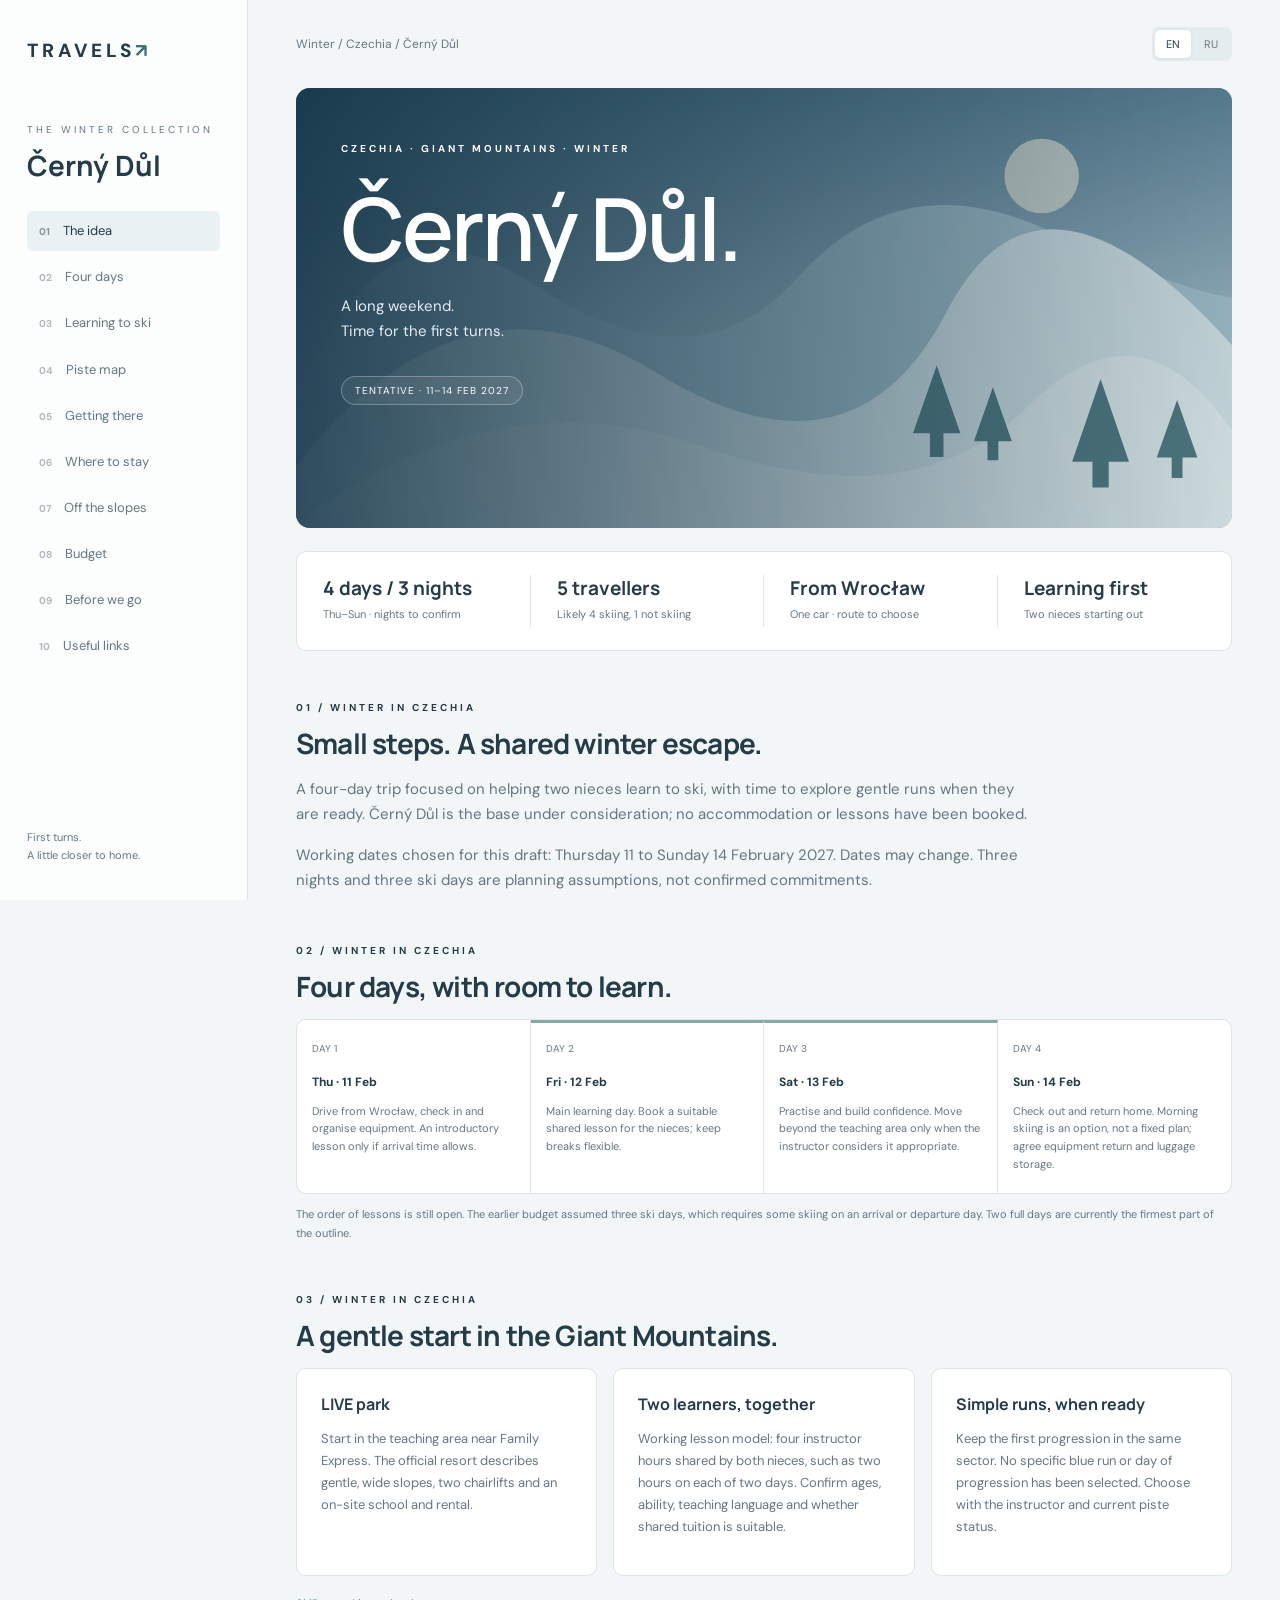
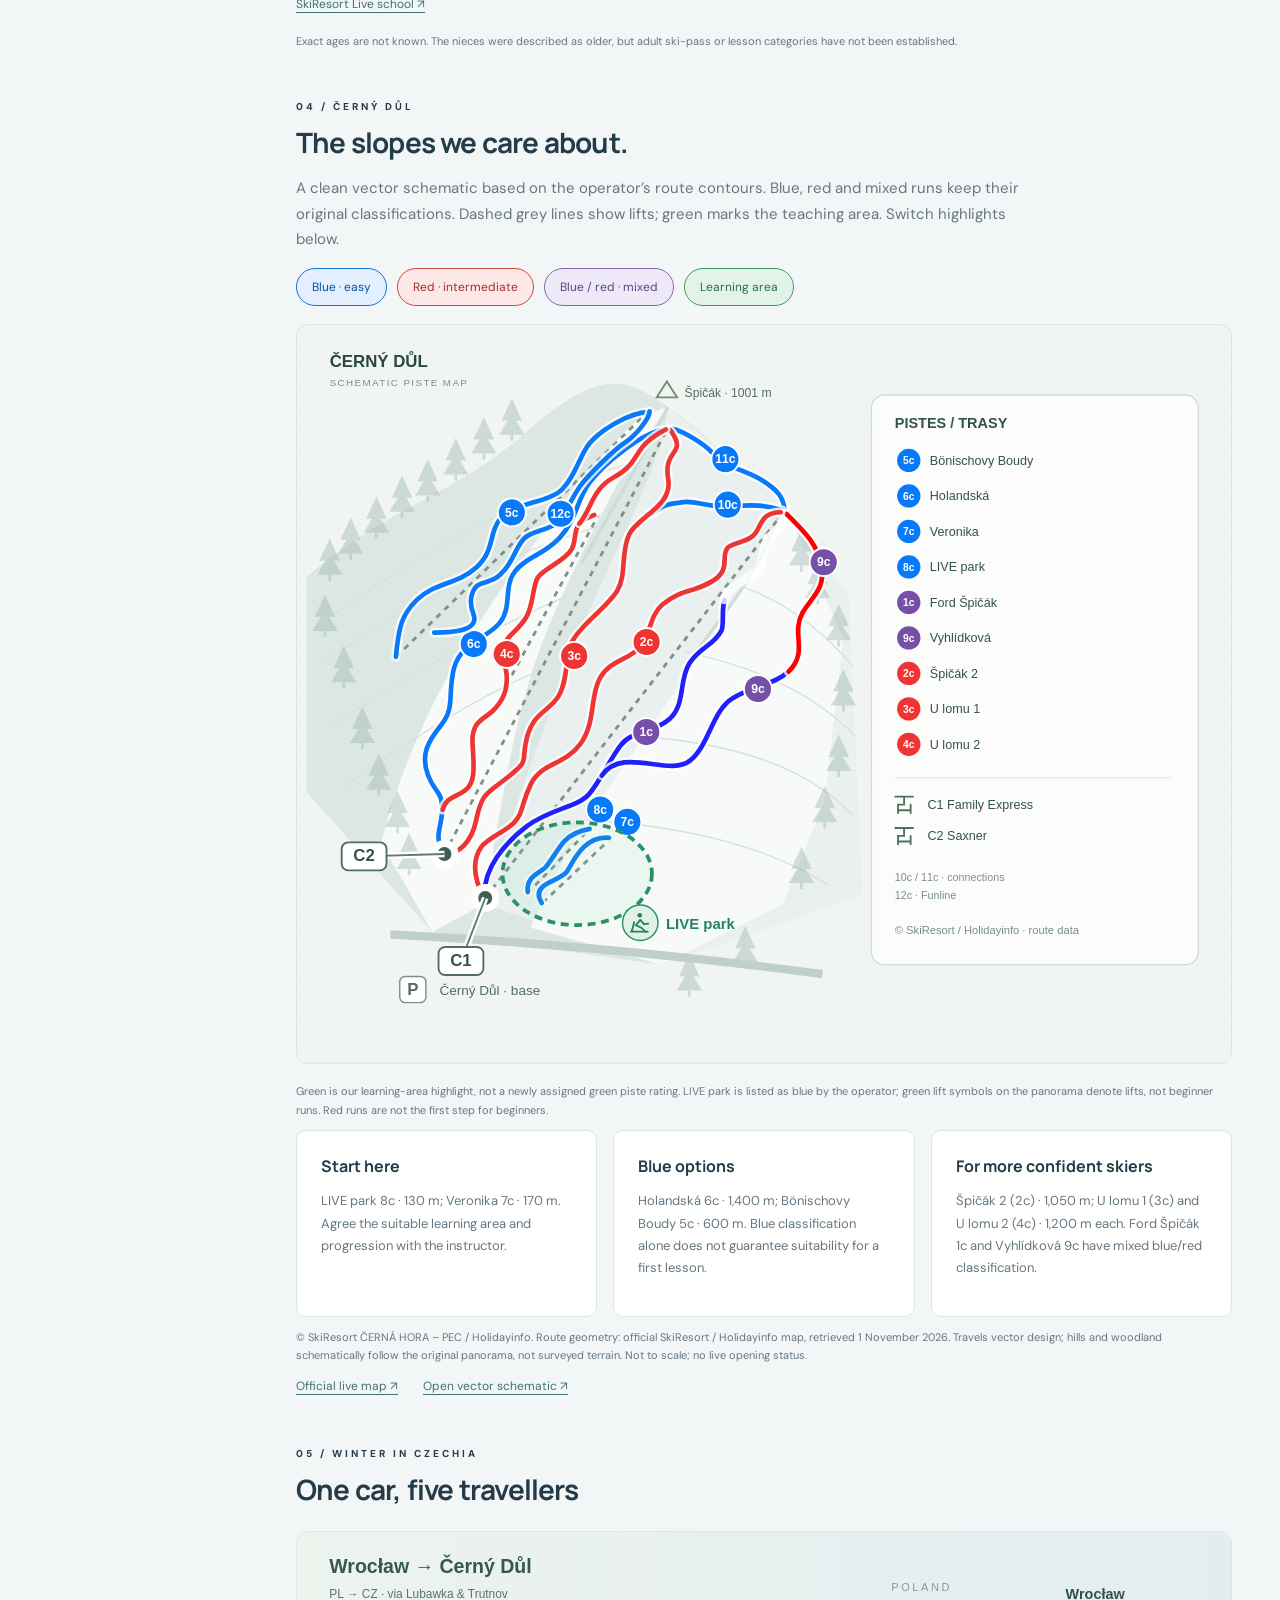
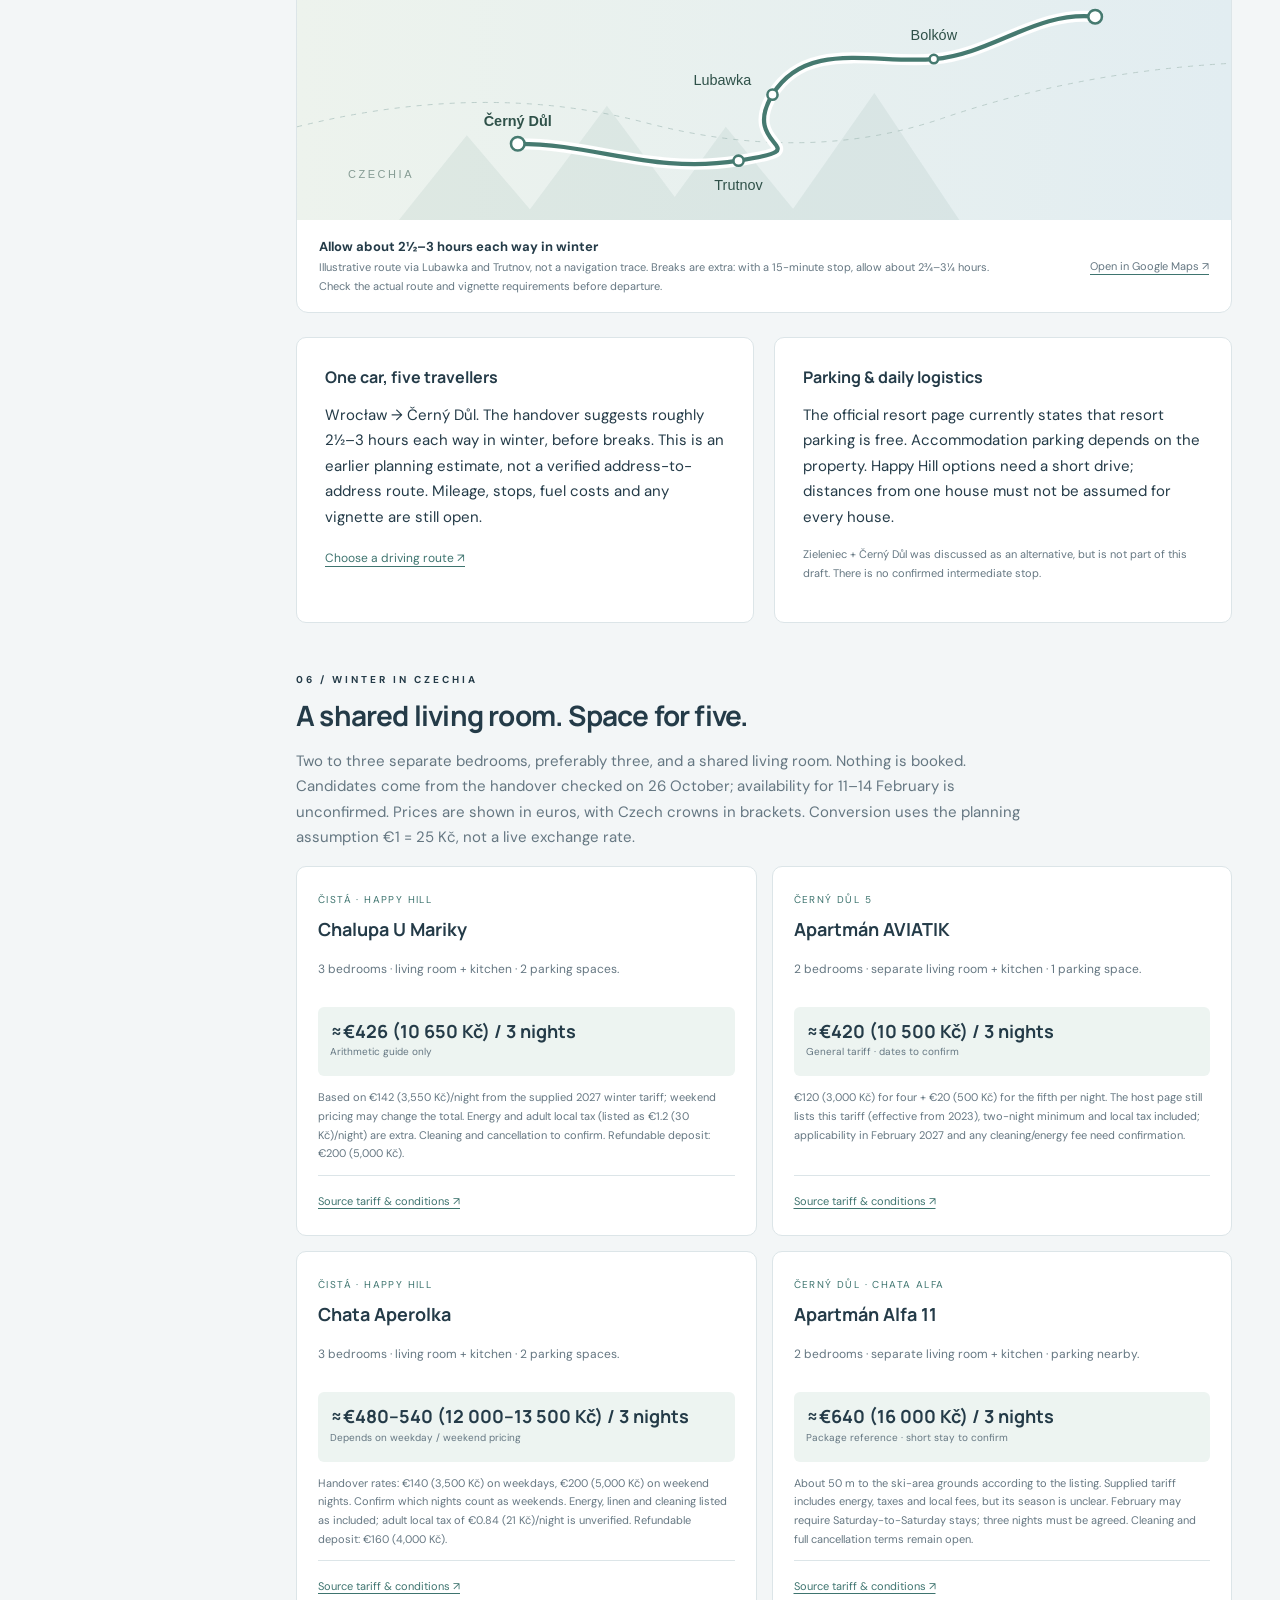
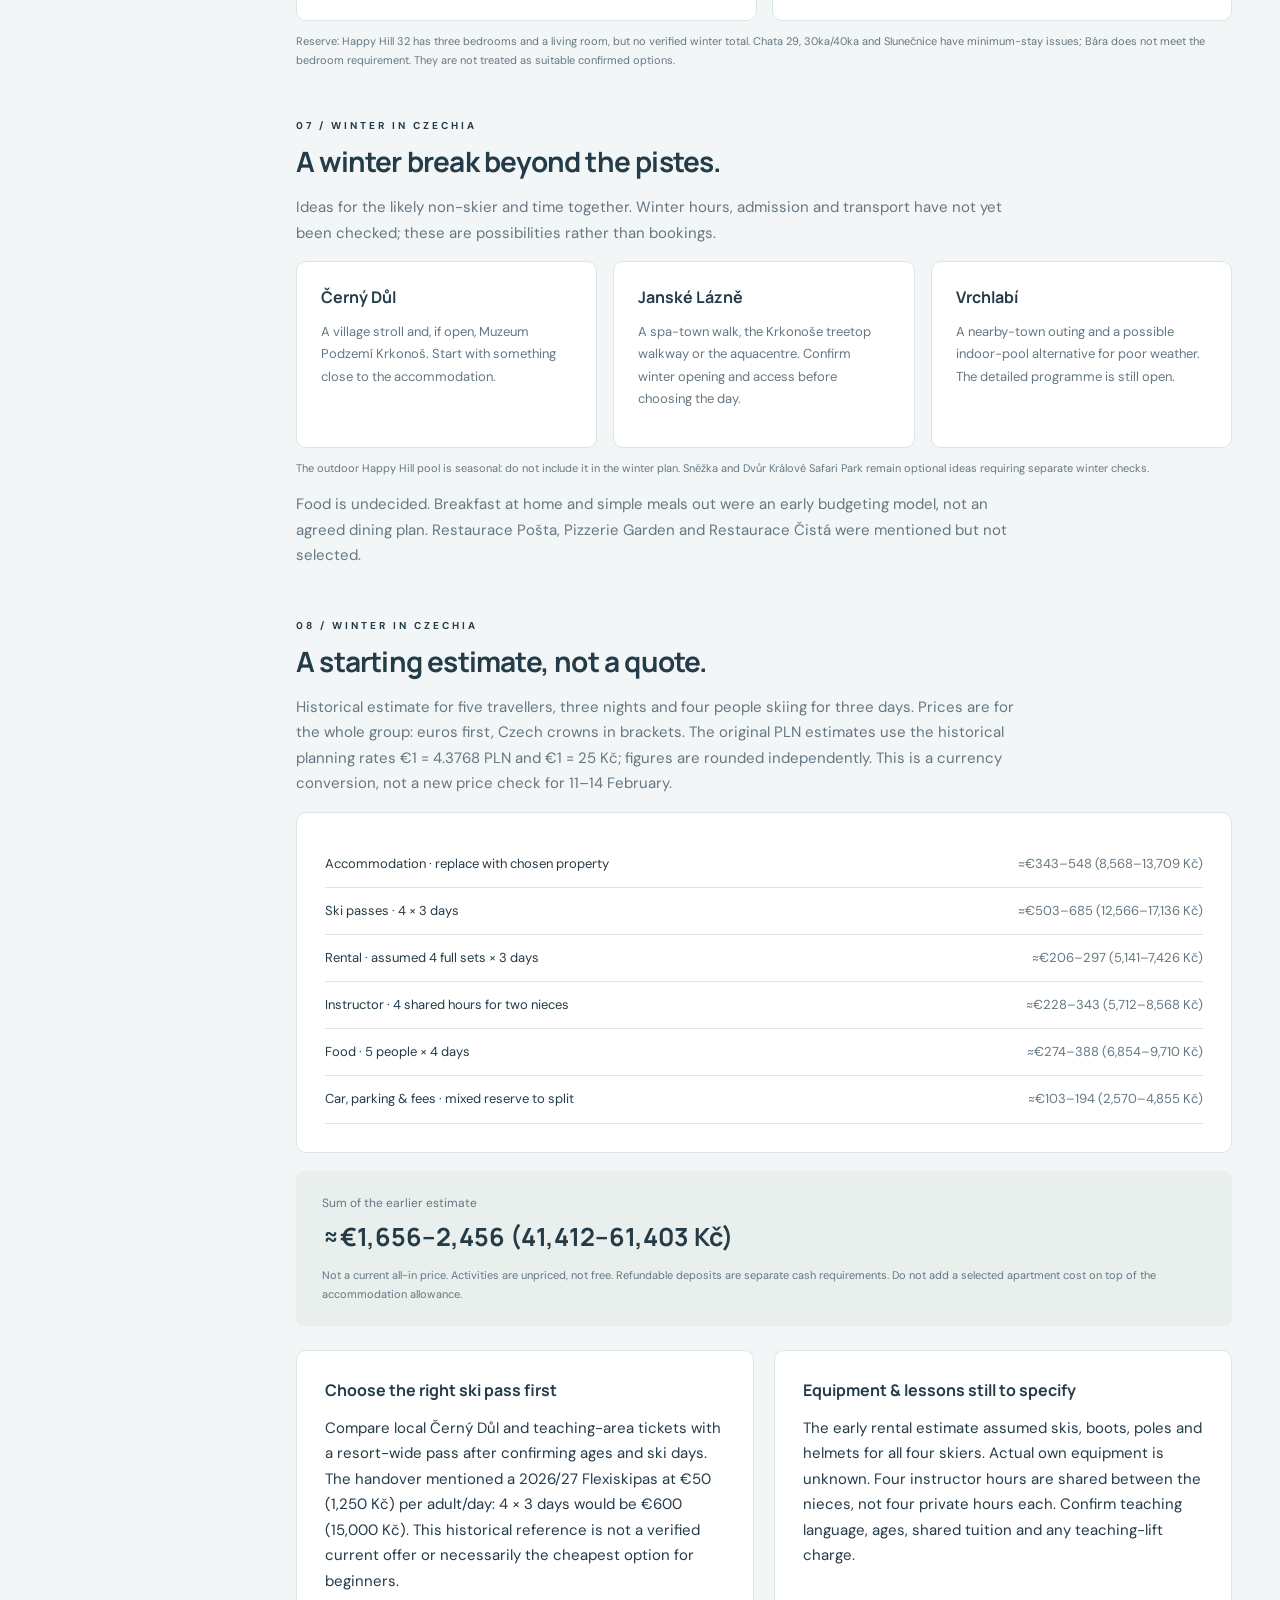
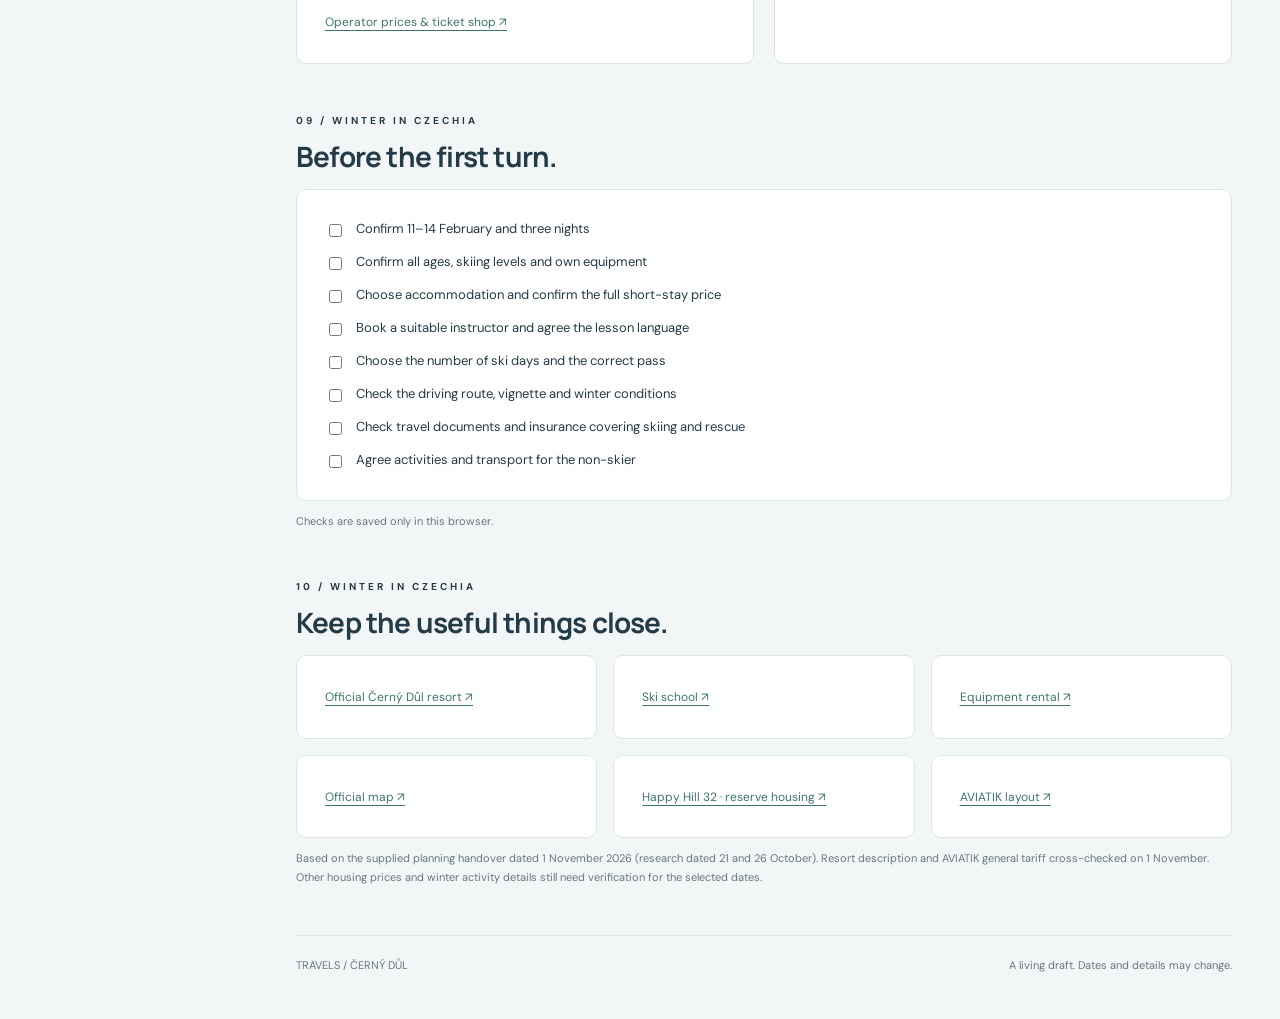
==== winter/cerny-dul/index.html @ 6c7492b9 "Add Czech winter trip and link from seasonal homepage" ====
<!doctype html><html lang="en"><head><meta charset="utf-8"><meta name="viewport" content="width=device-width, initial-scale=1"><meta name="description" content="A four-day winter trip from Wrocław to Černý Důl in Czechia. Tentatively 11–14 February 2027. Family ski learning, accommodation and planning notes in English and Russian."><title>Černý Důl · Winter in Czechia · Travels</title><link rel="stylesheet" href="../../assets/css/site.css"></head><body><aside class="sidebar"><a class="brand" href="../../index.html">TRAVELS<span>↗</span></a><div data-i18n="cd-season" class="season">THE WINTER COLLECTION</div><div class="side-title">Černý Důl</div><nav class="nav" aria-label="Sections / Разделы"><a href="#overview"><b>01</b><span data-i18n="cd-nav-overview" >The idea</span></a><a href="#itinerary"><b>02</b><span data-i18n="cd-nav-itinerary" >Four days</span></a><a href="#skiing"><b>03</b><span data-i18n="cd-nav-skiing" >Learning to ski</span></a><a href="#piste-map"><b>04</b><span data-i18n="cd-nav-piste-map" >Piste map</span></a><a href="#road"><b>05</b><span data-i18n="cd-nav-road" >Getting there</span></a><a href="#stay"><b>06</b><span data-i18n="cd-nav-stay" >Where to stay</span></a><a href="#off-slopes"><b>07</b><span data-i18n="cd-nav-off-slopes" >Off the slopes</span></a><a href="#budget"><b>08</b><span data-i18n="cd-nav-budget" >Budget</span></a><a href="#packing"><b>09</b><span data-i18n="cd-nav-packing" >Before we go</span></a><a href="#links"><b>10</b><span data-i18n="cd-nav-links" >Useful links</span></a></nav><div data-i18n="cd-motto" class="side-bottom">First turns.<br>A little closer to home.</div></aside><main><header class="topbar"><span data-i18n="cd-breadcrumb" >Winter / Czechia / Černý Důl</span><div class="languages" role="group" aria-label="Language / Язык"><button type="button" data-lang="en" aria-pressed="true">EN</button><button type="button" data-lang="ru" aria-pressed="false">RU</button></div></header><div class="hero czech-hero"><img class="hero-art" src="images/winter-hills.svg" alt="" width="1400" height="650"><div class="hero-content"><div data-i18n="cd-eyebrow" class="eyebrow">CZECHIA · GIANT MOUNTAINS · WINTER</div><h1>Černý Důl.</h1><p data-i18n="cd-hero" >A long weekend.<br>Time for the first turns.</p><span data-i18n="cd-dates" class="pill">TENTATIVE · 11–14 FEB 2027</span></div></div><div class="stats"><div class="stat"><strong data-i18n="cd-stat-0" >4 days / 3 nights</strong><small data-i18n="cd-stat-sub-0" >Thu–Sun · nights to confirm</small></div><div class="stat"><strong data-i18n="cd-stat-1" >5 travellers</strong><small data-i18n="cd-stat-sub-1" >Likely 4 skiing, 1 not skiing</small></div><div class="stat"><strong data-i18n="cd-stat-2" >From Wrocław</strong><small data-i18n="cd-stat-sub-2" >One car · route to choose</small></div><div class="stat"><strong data-i18n="cd-stat-3" >Learning first</strong><small data-i18n="cd-stat-sub-3" >Two nieces starting out</small></div></div><section id="overview"><div data-i18n="cd-overview-eye" class="eyebrow">01 / WINTER IN CZECHIA</div><h2 data-i18n="cd-overview-title" >Small steps. A shared winter escape.</h2><p data-i18n="cd-idea" class="intro">A four-day trip focused on helping two nieces learn to ski, with time to explore gentle runs when they are ready. Černý Důl is the base under consideration; no accommodation or lessons have been booked.</p><p data-i18n="cd-date-note" class="intro">Working dates chosen for this draft: Thursday 11 to Sunday 14 February 2027. Dates may change. Three nights and three ski days are planning assumptions, not confirmed commitments.</p></section><section id="itinerary"><div data-i18n="cd-itinerary-eye" class="eyebrow">02 / WINTER IN CZECHIA</div><h2 data-i18n="cd-itinerary-title" >Four days, with room to learn.</h2><div class="days"><article class="day "><em data-i18n="cd-day-number-1" >DAY 1</em><strong data-i18n="cd-day-title-1" >Thu · 11 Feb</strong><p data-i18n="cd-day-text-1" >Drive from Wrocław, check in and organise equipment. An introductory lesson only if arrival time allows.</p></article><article class="day ski"><em data-i18n="cd-day-number-2" >DAY 2</em><strong data-i18n="cd-day-title-2" >Fri · 12 Feb</strong><p data-i18n="cd-day-text-2" >Main learning day. Book a suitable shared lesson for the nieces; keep breaks flexible.</p></article><article class="day ski"><em data-i18n="cd-day-number-3" >DAY 3</em><strong data-i18n="cd-day-title-3" >Sat · 13 Feb</strong><p data-i18n="cd-day-text-3" >Practise and build confidence. Move beyond the teaching area only when the instructor considers it appropriate.</p></article><article class="day "><em data-i18n="cd-day-number-4" >DAY 4</em><strong data-i18n="cd-day-title-4" >Sun · 14 Feb</strong><p data-i18n="cd-day-text-4" >Check out and return home. Morning skiing is an option, not a fixed plan; agree equipment return and luggage storage.</p></article></div><p data-i18n="cd-ski-days-note" class="note">The order of lessons is still open. The earlier budget assumed three ski days, which requires some skiing on an arrival or departure day. Two full days are currently the firmest part of the outline.</p></section><section id="skiing"><div data-i18n="cd-skiing-eye" class="eyebrow">03 / WINTER IN CZECHIA</div><h2 data-i18n="cd-skiing-title" >A gentle start in the Giant Mountains.</h2><div class="cards"><article class="card"><h3 data-i18n="cd-ski-title-0" >LIVE park</h3><p data-i18n="cd-ski-text-0" >Start in the teaching area near Family Express. The official resort describes gentle, wide slopes, two chairlifts and an on-site school and rental.</p></article><article class="card"><h3 data-i18n="cd-ski-title-1" >Two learners, together</h3><p data-i18n="cd-ski-text-1" >Working lesson model: four instructor hours shared by both nieces, such as two hours on each of two days. Confirm ages, ability, teaching language and whether shared tuition is suitable.</p></article><article class="card"><h3 data-i18n="cd-ski-title-2" >Simple runs, when ready</h3><p data-i18n="cd-ski-text-2" >Keep the first progression in the same sector. No specific blue run or day of progression has been selected. Choose with the instructor and current piste status.</p></article></div><p><a class="link" href="https://www.skiresort.cz/sluzby/lyzarska-skola/" target="_blank" rel="noopener"><span data-i18n="cd-school" >SkiResort Live school ↗</span></a></p><p data-i18n="cd-ages" class="note">Exact ages are not known. The nieces were described as older, but adult ski-pass or lesson categories have not been established.</p></section><section id="piste-map"><div class="eyebrow">04 / ČERNÝ DŮL</div><h2 data-i18n="cdmap-piste-title" >The slopes we care about.</h2><p data-i18n="cdmap-piste-intro" class="intro">A clean vector schematic based on the operator’s route contours. Blue, red and mixed runs keep their original classifications. Dashed grey lines show lifts; green marks the teaching area. Switch highlights below.</p><div class="piste-toggles" role="group" aria-label="Map highlights / Подсветка карты"><button type="button" data-piste-toggle="blue" aria-pressed="true" class="piste-toggle blue"><span data-i18n="cdmap-toggle-blue" >Blue · easy</span></button><button type="button" data-piste-toggle="red" aria-pressed="true" class="piste-toggle red"><span data-i18n="cdmap-toggle-red" >Red · intermediate</span></button><button type="button" data-piste-toggle="mixed" aria-pressed="true" class="piste-toggle mixed"><span data-i18n="cdmap-toggle-mixed" >Blue / red · mixed</span></button><button type="button" data-piste-toggle="learning" aria-pressed="true" class="piste-toggle learning"><span data-i18n="cdmap-toggle-learning" >Learning area</span></button></div><div class="cd-piste-frame"><svg class="cd-piste-svg" viewBox="400 2880 2000 1580" xmlns="http://www.w3.org/2000/svg" role="img" aria-labelledby="cd-piste-title"><title id="cd-piste-title">Černý Důl: schematic piste map</title><defs><pattern id="cd-dots" width="45" height="45" patternUnits="userSpaceOnUse"><circle cx="0" cy="0" r="1.5" fill="#bdcec7"/></pattern><symbol id="cd-chair" viewBox="0 0 50 50"><path d="M6 10h38M25 10v17H12v12h27V27M12 39v6m27-6v6" fill="none" stroke="currentColor" stroke-width="4" stroke-linecap="round"/></symbol><symbol id="cd-learn" viewBox="0 0 50 50"><circle cx="24" cy="9" r="5" fill="currentColor"/><path d="m25 19-9 11 12 6 9 9M25 19l8 9 9-1M5 44h36M12 24 7 43" fill="none" stroke="currentColor" stroke-width="4" stroke-linecap="round"/></symbol></defs><path fill="#f1f5f2" d="M400 2880h2000v1580H400z"/><path fill="url(#cd-dots)" d="M400 2880h2000v1580H400z"/><g id="cd-terrain" aria-hidden="true"><path d="M420 3420C610 3260 730 3250 890 3110S1100 2990 1194 3055C1290 3120 1370 3220 1442 3260L1580 3460 1610 4100 1180 4250 690 4180 420 3880Z" fill="#dce7e3"/><path d="M1194 3055C1180 3200 1050 3410 970 3630S860 3930 800 4120L1180 4250 1610 4100 1580 3460 1442 3260C1350 3190 1265 3110 1194 3055Z" fill="#e9f0ef"/><path d="M1194 3055C1100 3180 1030 3320 950 3500S850 3840 800 4120L690 4180 580 3990C650 3710 810 3470 960 3280S1120 3080 1194 3055Z" fill="#f8faf8"/><path d="M1442 3260C1370 3440 1260 3590 1130 3780S970 4010 900 4170L1180 4250 1440 4120 1530 3900 1570 3550Z" fill="#f7faf9"/><path d="M1194 3055C1150 3150 1070 3280 1010 3390M1442 3260C1390 3420 1310 3500 1240 3600" fill="none" stroke="#cedbd7" stroke-width="7"/><g fill="none" stroke="#d5e1dd" stroke-width="3"><path d="M480 3500Q800 3270 1130 3170M460 3600Q750 3400 1050 3310M470 3740Q760 3550 980 3460M500 3870Q750 3690 920 3620M1320 3430Q1470 3470 1590 3610M1230 3580Q1470 3630 1595 3760M1120 3760Q1450 3780 1590 3930M1020 3940Q1350 3960 1540 4080"/></g></g><g id="cd-woods" fill="#9db6ac" opacity=".42" aria-hidden="true"><path d="m470 3337 -22 48h13l-18 30h54l-18-30h13z"/><path d="M467 3415h6v13h-6z"/><path d="m515 3292 -22 48h13l-18 30h54l-18-30h13z"/><path d="M512 3370h6v13h-6z"/><path d="m570 3247 -22 48h13l-18 30h54l-18-30h13z"/><path d="M567 3325h6v13h-6z"/><path d="m625 3202 -22 48h13l-18 30h54l-18-30h13z"/><path d="M622 3280h6v13h-6z"/><path d="m680 3167 -22 48h13l-18 30h54l-18-30h13z"/><path d="M677 3245h6v13h-6z"/><path d="m740 3122 -22 48h13l-18 30h54l-18-30h13z"/><path d="M737 3200h6v13h-6z"/><path d="m800 3077 -22 48h13l-18 30h54l-18-30h13z"/><path d="M797 3155h6v13h-6z"/><path d="m860 3037 -22 48h13l-18 30h54l-18-30h13z"/><path d="M857 3115h6v13h-6z"/><path d="m460 3457 -22 48h13l-18 30h54l-18-30h13z"/><path d="M457 3535h6v13h-6z"/><path d="m500 3567 -22 48h13l-18 30h54l-18-30h13z"/><path d="M497 3645h6v13h-6z"/><path d="m540 3697 -22 48h13l-18 30h54l-18-30h13z"/><path d="M537 3775h6v13h-6z"/><path d="m575 3797 -22 48h13l-18 30h54l-18-30h13z"/><path d="M572 3875h6v13h-6z"/><path d="m615 3877 -22 48h13l-18 30h54l-18-30h13z"/><path d="M612 3955h6v13h-6z"/><path d="m640 3967 -22 48h13l-18 30h54l-18-30h13z"/><path d="M637 4045h6v13h-6z"/><path d="m1480 3317 -22 48h13l-18 30h54l-18-30h13z"/><path d="M1477 3395h6v13h-6z"/><path d="m1515 3387 -22 48h13l-18 30h54l-18-30h13z"/><path d="M1512 3465h6v13h-6z"/><path d="m1560 3477 -22 48h13l-18 30h54l-18-30h13z"/><path d="M1557 3555h6v13h-6z"/><path d="m1570 3617 -22 48h13l-18 30h54l-18-30h13z"/><path d="M1567 3695h6v13h-6z"/><path d="m1560 3757 -22 48h13l-18 30h54l-18-30h13z"/><path d="M1557 3835h6v13h-6z"/><path d="m1530 3867 -22 48h13l-18 30h54l-18-30h13z"/><path d="M1527 3945h6v13h-6z"/><path d="m1480 3997 -22 48h13l-18 30h54l-18-30h13z"/><path d="M1477 4075h6v13h-6z"/><path d="m1360 4167 -22 48h13l-18 30h54l-18-30h13z"/><path d="M1357 4245h6v13h-6z"/><path d="m1240 4227 -22 48h13l-18 30h54l-18-30h13z"/><path d="M1237 4305h6v13h-6z"/></g><path d="M600 4185Q1080 4210 1525 4270" fill="none" stroke="#c1cfca" stroke-width="18"/><text x="470" y="2970" font-family="Arial,sans-serif" font-size="36" font-weight="700" fill="#29483f">ČERNÝ DŮL</text><text x="470" y="3010" font-family="Arial,sans-serif" font-size="21" letter-spacing="3" fill="#778e82">SCHEMATIC PISTE MAP</text><g fill="none" stroke="#7e928b" stroke-width="6" stroke-dasharray="12 12"><line x1="715.7" y1="4012.8" x2="1193.9" y2="3100.2"/><line x1="803.1" y1="4106.9" x2="1442" y2="3280.2"/><line x1="860.1" y1="3630" x2="1045.5" y2="3287"/><line x1="612.4" y1="3590.3" x2="1155.5" y2="3061.8"/><line x1="926.5" y1="4116.8" x2="1070.9" y2="3980.4"/><line x1="893.6" y1="4097.2" x2="1026.1" y2="3959.5"/></g><g fill="none" stroke-linecap="round" stroke-linejoin="round"><g data-piste-layer="blue"><title>5c Bönischovy Boudy</title><path d="M1152.5,3066.4c-43.3,1-104.2,40.3-126,67 c-21.8,26.7-29.2,68.5-58.3,97.9c-29.1,29.4-100,28.9-129.6,59.8c-29.6,30.9-13.1,70.8-54.7,108c-41.6,37.2-89,32.4-126.7,69.1 c-32.8,32-39.3,56.3-45.4,122.4" stroke="white" stroke-opacity=".8" stroke-width="20"/><path d="M1152.5,3066.4c-43.3,1-104.2,40.3-126,67 c-21.8,26.7-29.2,68.5-58.3,97.9c-29.1,29.4-100,28.9-129.6,59.8c-29.6,30.9-13.1,70.8-54.7,108c-41.6,37.2-89,32.4-126.7,69.1 c-32.8,32-39.3,56.3-45.4,122.4" stroke="#0879f9" stroke-width="10"/><circle cx="860.0999999999999" cy="3281.25" r="30" fill="#0879f9" stroke="white" stroke-width="4"/><text x="860.0999999999999" y="3290.25" stroke="none" fill="white" text-anchor="middle" font-family="Arial,sans-serif" font-weight="bold" font-size="26">5c</text></g><g data-piste-layer="blue"><title>7c Veronika</title><path d="M924,4117.6c-7.7-11.9-10.4-24.6,3.6-36 c14-11.4,39.3-17.6,49.7-30.2c10.3-12.6,32.5-78.2,90.7-73.4" stroke="white" stroke-opacity=".8" stroke-width="20"/><path d="M924,4117.6c-7.7-11.9-10.4-24.6,3.6-36 c14-11.4,39.3-17.6,49.7-30.2c10.3-12.6,32.5-78.2,90.7-73.4" stroke="#0879f9" stroke-width="10"/><circle cx="1107.4" cy="3944.05" r="30" fill="#0879f9" stroke="white" stroke-width="4"/><text x="1107.4" y="3953.05" stroke="none" fill="white" text-anchor="middle" font-family="Arial,sans-serif" font-weight="bold" font-size="26">7c</text></g><g data-piste-layer="blue"><title>8c LIVE park</title><path d="M1026.6,3958.9c-21.8,3.9-40.4,12.2-53.3,25.9 c-12.9,13.7-30.3,44.2-41,56.2c-10.7,11.9-42.1,18.3-38.2,53.3" stroke="white" stroke-opacity=".8" stroke-width="20"/><path d="M1026.6,3958.9c-21.8,3.9-40.4,12.2-53.3,25.9 c-12.9,13.7-30.3,44.2-41,56.2c-10.7,11.9-42.1,18.3-38.2,53.3" stroke="#0879f9" stroke-width="10"/><circle cx="1049.1999999999998" cy="3917.45" r="30" fill="#0879f9" stroke="white" stroke-width="4"/><text x="1049.1999999999998" y="3926.45" stroke="none" fill="white" text-anchor="middle" font-family="Arial,sans-serif" font-weight="bold" font-size="26">8c</text></g><g data-piste-layer="blue"><title>11c Propojovací cesta</title><path d="M1203.7,3102.4c19.2,3.1,65.3,29.6,84.2,49.7 c33.2,35.1,75.7,39.6,108,60.5c32.3,20.9,45.2,34.1,48.2,62.6" stroke="white" stroke-opacity=".8" stroke-width="20"/><path d="M1203.7,3102.4c19.2,3.1,65.3,29.6,84.2,49.7 c33.2,35.1,75.7,39.6,108,60.5c32.3,20.9,45.2,34.1,48.2,62.6" stroke="#0879f9" stroke-width="10"/><circle cx="1317.4" cy="3167.35" r="30" fill="#0879f9" stroke="white" stroke-width="4"/><text x="1317.4" y="3176.35" stroke="none" fill="white" text-anchor="middle" font-family="Arial,sans-serif" font-weight="bold" font-size="26">11c</text></g><g data-piste-layer="blue"><title>10c Spojka</title><path d="M1439.1,3276.6c-45.6-14-67.2-10.6-119.5-8.6 c-52.3,2-62.5-13.4-93.6-8.6s-32.4,0.7-67,25.2" stroke="white" stroke-opacity=".8" stroke-width="20"/><path d="M1439.1,3276.6c-45.6-14-67.2-10.6-119.5-8.6 c-52.3,2-62.5-13.4-93.6-8.6s-32.4,0.7-67,25.2" stroke="#0879f9" stroke-width="10"/><circle cx="1322.4" cy="3264.75" r="30" fill="#0879f9" stroke="white" stroke-width="4"/><text x="1322.4" y="3273.75" stroke="none" fill="white" text-anchor="middle" font-family="Arial,sans-serif" font-weight="bold" font-size="26">10c</text></g><g data-piste-layer="blue"><title>6c Holandská</title><path d="M1194.8,3103.1c-56.7,3.2-141.1,78-168.5,114.5 s-27.4,79.2-64.1,118.1c-36.7,38.9-68.9,38.8-95,71.3c-26.1,32.5-5.6,76.9-33.1,110.9c-27.6,34-84,42.2-97.9,97.2 c-13.9,55,2.5,84.2-26.6,120.2c-29.1,36-46,64.8-28.8,109.4c15.3,39.7,30.6,32.9,30.2,73.4c-0.3,35.8-19.3,55.4,2.2,90.7" stroke="white" stroke-opacity=".8" stroke-width="20"/><path d="M1194.8,3103.1c-56.7,3.2-141.1,78-168.5,114.5 s-27.4,79.2-64.1,118.1c-36.7,38.9-68.9,38.8-95,71.3c-26.1,32.5-5.6,76.9-33.1,110.9c-27.6,34-84,42.2-97.9,97.2 c-13.9,55,2.5,84.2-26.6,120.2c-29.1,36-46,64.8-28.8,109.4c15.3,39.7,30.6,32.9,30.2,73.4c-0.3,35.8-19.3,55.4,2.2,90.7" stroke="#0879f9" stroke-width="10"/><circle cx="778.5" cy="3563.25" r="30" fill="#0879f9" stroke="white" stroke-width="4"/><text x="778.5" y="3572.25" stroke="none" fill="white" text-anchor="middle" font-family="Arial,sans-serif" font-weight="bold" font-size="26">6c</text></g><g data-piste-layer="mixed"><title>1c Ford Špičák</title><path d="M801.7,4104.6c-3.6-61.3,43.8-115.9,91.4-151.9 c47.7-36,107.7-40.4,131.8-67.7c24-27.3,42.4-70.6,67.7-104.4c25.3-33.8,71.5-26.2,105.8-57.6s18.5-83.8,42.5-119.5 c24-35.7,50.2-35.7,67.7-68.4c6.9-12.9-0.5-42.9,6.9-66.7" stroke="white" stroke-opacity=".8" stroke-width="20"/><path d="M801.7,4104.6c-3.6-61.3,43.8-115.9,91.4-151.9 c47.7-36,107.7-40.4,131.8-67.7c24-27.3,42.4-70.6,67.7-104.4c25.3-33.8,71.5-26.2,105.8-57.6s18.5-83.8,42.5-119.5 c24-35.7,50.2-35.7,67.7-68.4c6.9-12.9-0.5-42.9,6.9-66.7" stroke="#2020FF" stroke-width="10"/><path d="M1315.2,3467.7c1.1-3.6,2.6-7.1,4.6-10.4 c14.7-24.5,56.4-36.4,68.4-56.2c12-19.8,7.4-45.2,20.2-62.6s34.4-20.2,33.8-55.4" stroke="white" stroke-opacity=".8" stroke-width="20"/><path d="M1315.2,3467.7c1.1-3.6,2.6-7.1,4.6-10.4 c14.7-24.5,56.4-36.4,68.4-56.2c12-19.8,7.4-45.2,20.2-62.6s34.4-20.2,33.8-55.4" stroke="" stroke-width="10"/><circle cx="1147.9" cy="3751.75" r="30" fill="#7650a7" stroke="white" stroke-width="4"/><text x="1147.9" y="3760.75" stroke="none" fill="white" text-anchor="middle" font-family="Arial,sans-serif" font-weight="bold" font-size="26">1c</text></g><g data-piste-layer="mixed"><title>9c Vyhlídková</title><path d="M1451.8,3622.2c-27.2,27.4-71.9,28.8-118.8,56.9 c-43.6,26.1-50,99.9-90.7,133.2c-46.2,37.8-144.2-32.4-189.4,32.4" stroke="white" stroke-opacity=".8" stroke-width="20"/><path d="M1451.8,3622.2c-27.2,27.4-71.9,28.8-118.8,56.9 c-43.6,26.1-50,99.9-90.7,133.2c-46.2,37.8-144.2-32.4-189.4,32.4" stroke="#2020FF" stroke-width="10"/><path d="M1448.2,3284.6c36,36.4,65.4,61.6,74.9,110.9 c9.5,49.3-22.1,68.3-40.3,100.2c-26.5,46.6,14.3,81.7-30.2,126.7" stroke="white" stroke-opacity=".8" stroke-width="20"/><path d="M1448.2,3284.6c36,36.4,65.4,61.6,74.9,110.9 c9.5,49.3-22.1,68.3-40.3,100.2c-26.5,46.6,14.3,81.7-30.2,126.7" stroke="#FF0000" stroke-width="10"/><circle cx="1387" cy="3659.45" r="30" fill="#7650a7" stroke="white" stroke-width="4"/><text x="1387" y="3668.45" stroke="none" fill="white" text-anchor="middle" font-family="Arial,sans-serif" font-weight="bold" font-size="26">9c</text><circle cx="1527.9" cy="3388.05" r="30" fill="#7650a7" stroke="white" stroke-width="4"/><text x="1527.9" y="3397.05" stroke="none" fill="white" text-anchor="middle" font-family="Arial,sans-serif" font-weight="bold" font-size="26">9c</text></g><g data-piste-layer="red"><title>3c U lomu 1</title><path d="M1199.7,3105.4c38.4,53.4-16.2,37.3-4.9,103.5 c10.3,59.9-64.5,80.7-83.5,119.5c-19,38.8-4.5,86-25.9,121c-21.4,35-78.6,73-95.8,108c-17.2,35-8,81.5-29.5,117.4 c-21.5,35.9-60,33.9-71.3,105.8c-5.8,37,5.8,33.6-38.2,68.4c-43.9,34.8-54.7,31.6-67,91.4c-9.8,47.9-37.8,70.8-64.8,73.4" stroke="white" stroke-opacity=".8" stroke-width="20"/><path d="M1199.7,3105.4c38.4,53.4-16.2,37.3-4.9,103.5 c10.3,59.9-64.5,80.7-83.5,119.5c-19,38.8-4.5,86-25.9,121c-21.4,35-78.6,73-95.8,108c-17.2,35-8,81.5-29.5,117.4 c-21.5,35.9-60,33.9-71.3,105.8c-5.8,37,5.8,33.6-38.2,68.4c-43.9,34.8-54.7,31.6-67,91.4c-9.8,47.9-37.8,70.8-64.8,73.4" stroke="#ef3434" stroke-width="10"/><circle cx="993.5" cy="3588.55" r="30" fill="#ef3434" stroke="white" stroke-width="4"/><text x="993.5" y="3597.55" stroke="none" fill="white" text-anchor="middle" font-family="Arial,sans-serif" font-weight="bold" font-size="26">3c</text></g><g data-piste-layer="red"><title>2c Špičák 2</title><path d="M1436,3280.9c-39.5,0.1-40.2,23.6-54,44.6 c-13.8,21.1-48.3,18.2-59.8,31.7c-11.5,13.5-2.2,27.9-10.1,47.5c-8.3,20.7-42,34.8-61.9,41c-19.9,6.2-40,10.2-67,32.4 c-27.6,22.7-25.4,60.9-47.5,90c-22.1,29.1-63.2,27-86.4,67c-23.2,40-8.5,95.4-42.5,141.8c-33.9,46.4-83.6,40.1-105.8,85.7 c-22.2,45.5-14.9,60-36.7,83.5c-16.4,17.6-55.6,32.7-69.1,51.1c-13.6,18.4-24.9,54.4,5.8,110.2" stroke="white" stroke-opacity=".8" stroke-width="20"/><path d="M1436,3280.9c-39.5,0.1-40.2,23.6-54,44.6 c-13.8,21.1-48.3,18.2-59.8,31.7c-11.5,13.5-2.2,27.9-10.1,47.5c-8.3,20.7-42,34.8-61.9,41c-19.9,6.2-40,10.2-67,32.4 c-27.6,22.7-25.4,60.9-47.5,90c-22.1,29.1-63.2,27-86.4,67c-23.2,40-8.5,95.4-42.5,141.8c-33.9,46.4-83.6,40.1-105.8,85.7 c-22.2,45.5-14.9,60-36.7,83.5c-16.4,17.6-55.6,32.7-69.1,51.1c-13.6,18.4-24.9,54.4,5.8,110.2" stroke="#ef3434" stroke-width="10"/><circle cx="1148.6" cy="3558.85" r="30" fill="#ef3434" stroke="white" stroke-width="4"/><text x="1148.6" y="3567.85" stroke="none" fill="white" text-anchor="middle" font-family="Arial,sans-serif" font-weight="bold" font-size="26">2c</text></g><g data-piste-layer="red"><title>4c U lomu 2</title><path d="M1036.4,3286.7c-53.4,17.9-34.3,46.5-47.5,72 c-13.2,25.5-60.2,42.7-72.7,61.2c-12.5,18.5-9,60-25.9,87.1c-19.8,31.8-38.3,34.6-46.8,58.3c-8.5,23.7,5.9,46.5,5.8,70.6 c-0.1,27-6.8,47.8-30.2,70.6c-17.7,17.1-45.9,21.4-43.2,69.1c2.7,47.8,7.4,83.8-15.8,100.8c-23.3,17-39.6,13.2-48.2,41.8" stroke="white" stroke-opacity=".8" stroke-width="20"/><path d="M1036.4,3286.7c-53.4,17.9-34.3,46.5-47.5,72 c-13.2,25.5-60.2,42.7-72.7,61.2c-12.5,18.5-9,60-25.9,87.1c-19.8,31.8-38.3,34.6-46.8,58.3c-8.5,23.7,5.9,46.5,5.8,70.6 c-0.1,27-6.8,47.8-30.2,70.6c-17.7,17.1-45.9,21.4-43.2,69.1c2.7,47.8,7.4,83.8-15.8,100.8c-23.3,17-39.6,13.2-48.2,41.8" stroke="#ef3434" stroke-width="10"/><path d="M1189.7,3103.8c-75.8,39-49.6,68.3-110.3,101.8 c-48,26.4-46.6,64.1-74.7,99.8" stroke="white" stroke-opacity=".8" stroke-width="20"/><path d="M1189.7,3103.8c-75.8,39-49.6,68.3-110.3,101.8 c-48,26.4-46.6,64.1-74.7,99.8" stroke="#ef3434" stroke-width="10"/><circle cx="849.2" cy="3584.55" r="30" fill="#ef3434" stroke="white" stroke-width="4"/><text x="849.2" y="3593.55" stroke="none" fill="white" text-anchor="middle" font-family="Arial,sans-serif" font-weight="bold" font-size="26">4c</text></g><g data-piste-layer="blue"><title>12c Funline</title><path d="M693.7,3538.7c21.9,0,99.8,0.6,84.2-38.9 c-11.9-30-3.4-60.1,17.3-66.2c30.6-9.1,35.2-12.6,51.8-32.4c18-21.4,22.6-48.1,41-65.5c16.1-15.1,52.4-16.3,69.8-33.1 c17.4-16.8,31.1-54.7,49.7-79.2c18.6-24.5,70.2-75.4,95.8-92.2c22.4-14.7,51.6-51.7,51.8-66.2" stroke="white" stroke-opacity=".8" stroke-width="20"/><path d="M693.7,3538.7c21.9,0,99.8,0.6,84.2-38.9 c-11.9-30-3.4-60.1,17.3-66.2c30.6-9.1,35.2-12.6,51.8-32.4c18-21.4,22.6-48.1,41-65.5c16.1-15.1,52.4-16.3,69.8-33.1 c17.4-16.8,31.1-54.7,49.7-79.2c18.6-24.5,70.2-75.4,95.8-92.2c22.4-14.7,51.6-51.7,51.8-66.2" stroke="#0879f9" stroke-width="10"/><circle cx="964.5" cy="3284.25" r="30" fill="#0879f9" stroke="white" stroke-width="4"/><text x="964.5" y="3293.25" stroke="none" fill="white" text-anchor="middle" font-family="Arial,sans-serif" font-weight="bold" font-size="26">12c</text></g></g><g data-piste-layer="learning"><ellipse cx="1000" cy="4055" rx="160" ry="110" stroke="#279264" stroke-width="8" stroke-dasharray="17 12" fill="#6dc99818"/><circle cx="1135" cy="4160" r="38" fill="#e1f1e7" stroke="#279264" stroke-width="3"/><use href="#cd-learn" x="1110" y="4135" width="50" height="50" style="color:#24855d"/><text x="1190" y="4173" font-size="32" font-family="Arial,sans-serif" font-weight="700" fill="#24855d">LIVE park</text></g><rect x="1630" y="3030" width="700" height="1220" rx="28" fill="#fcfdfb" stroke="#d0ded5" stroke-width="3"/><g font-family="Arial,sans-serif" fill="#345347"><text x="1680" y="3100" font-size="31" font-weight="700">PISTES / TRASY</text><circle cx="1710" cy="3170" r="25" fill="#0879f9"/><text x="1710" y="3178" text-anchor="middle" font-size="22" font-weight="700" fill="white">5c</text><text x="1755" y="3179" font-size="27">Bönischovy Boudy</text><circle cx="1710" cy="3246" r="25" fill="#0879f9"/><text x="1710" y="3254" text-anchor="middle" font-size="22" font-weight="700" fill="white">6c</text><text x="1755" y="3255" font-size="27">Holandská</text><circle cx="1710" cy="3322" r="25" fill="#0879f9"/><text x="1710" y="3330" text-anchor="middle" font-size="22" font-weight="700" fill="white">7c</text><text x="1755" y="3331" font-size="27">Veronika</text><circle cx="1710" cy="3398" r="25" fill="#0879f9"/><text x="1710" y="3406" text-anchor="middle" font-size="22" font-weight="700" fill="white">8c</text><text x="1755" y="3407" font-size="27">LIVE park</text><circle cx="1710" cy="3474" r="25" fill="#7650a7"/><text x="1710" y="3482" text-anchor="middle" font-size="22" font-weight="700" fill="white">1c</text><text x="1755" y="3483" font-size="27">Ford Špičák</text><circle cx="1710" cy="3550" r="25" fill="#7650a7"/><text x="1710" y="3558" text-anchor="middle" font-size="22" font-weight="700" fill="white">9c</text><text x="1755" y="3559" font-size="27">Vyhlídková</text><circle cx="1710" cy="3626" r="25" fill="#ef3434"/><text x="1710" y="3634" text-anchor="middle" font-size="22" font-weight="700" fill="white">2c</text><text x="1755" y="3635" font-size="27">Špičák 2</text><circle cx="1710" cy="3702" r="25" fill="#ef3434"/><text x="1710" y="3710" text-anchor="middle" font-size="22" font-weight="700" fill="white">3c</text><text x="1755" y="3711" font-size="27">U lomu 1</text><circle cx="1710" cy="3778" r="25" fill="#ef3434"/><text x="1710" y="3786" text-anchor="middle" font-size="22" font-weight="700" fill="white">4c</text><text x="1755" y="3787" font-size="27">U lomu 2</text><path d="M1680 3850h590" stroke="#d5dfd9" stroke-width="2"/><use href="#cd-chair" x="1675" y="3880" width="50" height="50" style="color:#526f61"/><text x="1750" y="3916" font-size="27">C1  Family Express</text><use href="#cd-chair" x="1675" y="3947" width="50" height="50" style="color:#526f61"/><text x="1750" y="3983" font-size="27">C2  Saxner</text><text x="1680" y="4070" font-size="23" fill="#789083">10c / 11c · connections</text><text x="1680" y="4110" font-size="23" fill="#789083">12c · Funline</text><text x="1680" y="4185" font-size="24" fill="#789083">© SkiResort / Holidayinfo · route data</text></g><g font-family="Arial,sans-serif" fill="#536e60"><path d="m1170 3035 22-34 22 34z" fill="none" stroke="#738d7a" stroke-width="4"/><text x="1230" y="3035" font-size="26">Špičák · 1001 m</text><rect x="620" y="4275" width="56" height="56" rx="12" fill="white" stroke="#789083" stroke-width="3"/><text x="648" y="4315" font-size="36" text-anchor="middle" font-weight="700">P</text><text x="705" y="4315" font-size="29">Černý Důl · base</text></g><g id="cd-stations-top"><circle cx="803.1" cy="4106.9" r="24" fill="white" stroke="white" stroke-width="12"/><circle cx="803.1" cy="4106.9" r="15" fill="#405f54"/><path d="M803.1 4106.9L751.1 4241.9" fill="none" stroke="white" stroke-width="14"/><path d="M803.1 4106.9L751.1 4241.9" fill="none" stroke="#5d7a6c" stroke-width="4"/><rect x="703.1" y="4211.9" width="96" height="60" rx="14" fill="white" stroke="#506f60" stroke-width="4"/><text x="751.1" y="4252.9" font-size="36" font-weight="700" font-family="Arial,sans-serif" fill="#345448" text-anchor="middle">C1</text><circle cx="715.7" cy="4012.8" r="24" fill="white" stroke="white" stroke-width="12"/><circle cx="715.7" cy="4012.8" r="15" fill="#405f54"/><path d="M715.7 4012.8L543.7 4017.8" fill="none" stroke="white" stroke-width="14"/><path d="M715.7 4012.8L543.7 4017.8" fill="none" stroke="#5d7a6c" stroke-width="4"/><rect x="495.70000000000005" y="3987.8" width="96" height="60" rx="14" fill="white" stroke="#506f60" stroke-width="4"/><text x="543.7" y="4028.8" font-size="36" font-weight="700" font-family="Arial,sans-serif" fill="#345448" text-anchor="middle">C2</text></g></svg></div><p data-i18n="cdmap-green-note" class="note">Green is our learning-area highlight, not a newly assigned green piste rating. LIVE park is listed as blue by the operator; green lift symbols on the panorama denote lifts, not beginner runs. Red runs are not the first step for beginners.</p><div class="cards"><article class="card"><h3 data-i18n="cdmap-guide-title-learning" >Start here</h3><p data-i18n="cdmap-guide-learning" >LIVE park 8c · 130 m; Veronika 7c · 170 m. Agree the suitable learning area and progression with the instructor.</p></article><article class="card"><h3 data-i18n="cdmap-guide-title-blue" >Blue options</h3><p data-i18n="cdmap-guide-blue" >Holandská 6c · 1,400 m; Bönischovy Boudy 5c · 600 m. Blue classification alone does not guarantee suitability for a first lesson.</p></article><article class="card"><h3 data-i18n="cdmap-guide-title-red" >For more confident skiers</h3><p data-i18n="cdmap-guide-red" >Špičák 2 (2c) · 1,050 m; U lomu 1 (3c) and U lomu 2 (4c) · 1,200 m each. Ford Špičák 1c and Vyhlídková 9c have mixed blue/red classification.</p></article></div><p class="note">© SkiResort ČERNÁ HORA – PEC / Holidayinfo. <span data-i18n="cdmap-credit" >Route geometry: official SkiResort / Holidayinfo map, retrieved 1 November 2026. Travels vector design; hills and woodland schematically follow the original panorama, not surveyed terrain. Not to scale; no live opening status.</span></p><div class="map-actions"><a class="link" target="_blank" rel="noopener" href="https://www.skiresort.cz/informace/Mapa/"><span data-i18n="cdmap-official" >Official live map ↗</span></a><a class="link" target="_blank" rel="noopener" href="images/piste-schematic.svg"><span data-i18n="cdmap-full" >Open vector schematic ↗</span></a></div></section><section id="road"><div data-i18n="cd-road-eye" class="eyebrow">05 / WINTER IN CZECHIA</div><h2 data-i18n="cd-road-title" >One car, five travellers</h2><figure class="road-trip-map"><a href="https://www.google.com/maps/dir/?api=1&origin=Wroc%C5%82aw+Poland&destination=Skiare%C3%A1l+%C4%8Cern%C3%BD+D%C5%AFl&waypoints=Lubawka+Poland%7CTrutnov+Czechia&travelmode=driving" target="_blank" rel="noopener"><img src="images/road-trip-map.svg" width="1100" height="340" alt="Wrocław → Bolków → Lubawka → Trutnov → Černý Důl"></a><figcaption><div><strong data-i18n="cdmap-road-time" >Allow about 2½–3 hours each way in winter</strong><span data-i18n="cdmap-road-note" >Illustrative route via Lubawka and Trutnov, not a navigation trace. Breaks are extra: with a 15-minute stop, allow about 2¾–3¼ hours. Check the actual route and vignette requirements before departure.</span></div><a href="https://www.google.com/maps/dir/?api=1&origin=Wroc%C5%82aw+Poland&destination=Skiare%C3%A1l+%C4%8Cern%C3%BD+D%C5%AFl&waypoints=Lubawka+Poland%7CTrutnov+Czechia&travelmode=driving" target="_blank" rel="noopener"><span data-i18n="cdmap-road-open" >Open in Google Maps ↗</span></a></figcaption></figure><div class="two"><article class="panel"><h3 data-i18n="cd-road-title" >One car, five travellers</h3><p data-i18n="cd-road-text" >Wrocław → Černý Důl. The handover suggests roughly 2½–3 hours each way in winter, before breaks. This is an earlier planning estimate, not a verified address-to-address route. Mileage, stops, fuel costs and any vignette are still open.</p><a class="link" href="https://www.google.com/maps/dir/?api=1&origin=Wroc%C5%82aw+Poland&destination=Skiare%C3%A1l+%C4%8Cern%C3%BD+D%C5%AFl+Czechia&travelmode=driving" target="_blank" rel="noopener"><span data-i18n="cd-driving" >Choose a driving route ↗</span></a></article><article class="panel"><h3 data-i18n="cd-parking-title" >Parking & daily logistics</h3><p data-i18n="cd-parking-text" >The official resort page currently states that resort parking is free. Accommodation parking depends on the property. Happy Hill options need a short drive; distances from one house must not be assumed for every house.</p><p data-i18n="cd-zieleniec" class="note">Zieleniec + Černý Důl was discussed as an alternative, but is not part of this draft. There is no confirmed intermediate stop.</p></article></div></section><section id="stay"><div data-i18n="cd-stay-eye" class="eyebrow">06 / WINTER IN CZECHIA</div><h2 data-i18n="cd-stay-title" >A shared living room. Space for five.</h2><p data-i18n="cd-housing-intro" class="intro">Two to three separate bedrooms, preferably three, and a shared living room. Nothing is booked. Candidates come from the handover checked on 26 October; availability for 11–14 February is unconfirmed. Prices are shown in euros, with Czech crowns in brackets. Conversion uses the planning assumption €1 = 25 Kč, not a live exchange rate.</p><div class="housing-grid"><article class="housing-card"><div class="housing-location">Čistá · Happy Hill</div><h4>Chalupa U Mariky</h4><p data-i18n="cd-house-layout-0" >3 bedrooms · living room + kitchen · 2 parking spaces.</p><div class="housing-total"><strong data-i18n="cd-house-price-0" >≈€426 (10 650 Kč) / 3 nights</strong><small data-i18n="cd-house-sub-0" >Arithmetic guide only</small></div><p data-i18n="cd-house-detail-0" class="housing-details">Based on €142 (3,550 Kč)/night from the supplied 2027 winter tariff; weekend pricing may change the total. Energy and adult local tax (listed as €1.2 (30 Kč)/night) are extra. Cleaning and cancellation to confirm. Refundable deposit: €200 (5,000 Kč).</p><div class="housing-links"><a class="link" href="https://www.e-chalupy.cz/chalupa-u-mariky-cista-v-krkonosich-pronajem-o16860" target="_blank" rel="noopener"><span data-i18n="cd-house-link-0" >Source tariff & conditions ↗</span></a></div></article><article class="housing-card"><div class="housing-location">Černý Důl 5</div><h4>Apartmán AVIATIK</h4><p data-i18n="cd-house-layout-1" >2 bedrooms · separate living room + kitchen · 1 parking space.</p><div class="housing-total"><strong data-i18n="cd-house-price-1" >≈€420 (10 500 Kč) / 3 nights</strong><small data-i18n="cd-house-sub-1" >General tariff · dates to confirm</small></div><p data-i18n="cd-house-detail-1" class="housing-details">€120 (3,000 Kč) for four + €20 (500 Kč) for the fifth per night. The host page still lists this tariff (effective from 2023), two-night minimum and local tax included; applicability in February 2027 and any cleaning/energy fee need confirmation.</p><div class="housing-links"><a class="link" href="https://www.apartmanyaviatik-cernydul.cz/ubytovani/cenik/" target="_blank" rel="noopener"><span data-i18n="cd-house-link-1" >Source tariff & conditions ↗</span></a></div></article><article class="housing-card"><div class="housing-location">Čistá · Happy Hill</div><h4>Chata Aperolka</h4><p data-i18n="cd-house-layout-2" >3 bedrooms · living room + kitchen · 2 parking spaces.</p><div class="housing-total"><strong data-i18n="cd-house-price-2" >≈€480–540 (12 000–13 500 Kč) / 3 nights</strong><small data-i18n="cd-house-sub-2" >Depends on weekday / weekend pricing</small></div><p data-i18n="cd-house-detail-2" class="housing-details">Handover rates: €140 (3,500 Kč) on weekdays, €200 (5,000 Kč) on weekend nights. Confirm which nights count as weekends. Energy, linen and cleaning listed as included; adult local tax of €0.84 (21 Kč)/night is unverified. Refundable deposit: €160 (4,000 Kč).</p><div class="housing-links"><a class="link" href="https://www.e-chalupy.cz/chata-aperolka-cista-v-krkonosich-pronajem-o16356" target="_blank" rel="noopener"><span data-i18n="cd-house-link-2" >Source tariff & conditions ↗</span></a></div></article><article class="housing-card"><div class="housing-location">Černý Důl · Chata Alfa</div><h4>Apartmán Alfa 11</h4><p data-i18n="cd-house-layout-3" >2 bedrooms · separate living room + kitchen · parking nearby.</p><div class="housing-total"><strong data-i18n="cd-house-price-3" >≈€640 (16 000 Kč) / 3 nights</strong><small data-i18n="cd-house-sub-3" >Package reference · short stay to confirm</small></div><p data-i18n="cd-house-detail-3" class="housing-details">About 50 m to the ski-area grounds according to the listing. Supplied tariff includes energy, taxes and local fees, but its season is unclear. February may require Saturday-to-Saturday stays; three nights must be agreed. Cleaning and full cancellation terms remain open.</p><div class="housing-links"><a class="link" href="https://www.ceskehory.cz/share/lara/price-pdf/cz/cz/apartman-alfa-11-cerny-dul" target="_blank" rel="noopener"><span data-i18n="cd-house-link-3" >Source tariff & conditions ↗</span></a></div></article></div><p data-i18n="cd-backup" class="note">Reserve: Happy Hill 32 has three bedrooms and a living room, but no verified winter total. Chata 29, 30ka/40ka and Slunečnice have minimum-stay issues; Bára does not meet the bedroom requirement. They are not treated as suitable confirmed options.</p></section><section id="off-slopes"><div data-i18n="cd-off-slopes-eye" class="eyebrow">07 / WINTER IN CZECHIA</div><h2 data-i18n="cd-off-slopes-title" >A winter break beyond the pistes.</h2><p data-i18n="cd-off-note" class="intro">Ideas for the likely non-skier and time together. Winter hours, admission and transport have not yet been checked; these are possibilities rather than bookings.</p><div class="cards"><article class="card"><h3>Černý Důl</h3><p data-i18n="cd-off-0" >A village stroll and, if open, Muzeum Podzemí Krkonoš. Start with something close to the accommodation.</p></article><article class="card"><h3>Janské Lázně</h3><p data-i18n="cd-off-1" >A spa-town walk, the Krkonoše treetop walkway or the aquacentre. Confirm winter opening and access before choosing the day.</p></article><article class="card"><h3>Vrchlabí</h3><p data-i18n="cd-off-2" >A nearby-town outing and a possible indoor-pool alternative for poor weather. The detailed programme is still open.</p></article></div><p data-i18n="cd-pool" class="note">The outdoor Happy Hill pool is seasonal: do not include it in the winter plan. Sněžka and Dvůr Králové Safari Park remain optional ideas requiring separate winter checks.</p><p data-i18n="cd-food" class="intro">Food is undecided. Breakfast at home and simple meals out were an early budgeting model, not an agreed dining plan. Restaurace Pošta, Pizzerie Garden and Restaurace Čistá were mentioned but not selected.</p></section><section id="budget"><div data-i18n="cd-budget-eye" class="eyebrow">08 / WINTER IN CZECHIA</div><h2 data-i18n="cd-budget-title" >A starting estimate, not a quote.</h2><p data-i18n="cd-budget-intro" class="intro">Historical estimate for five travellers, three nights and four people skiing for three days. Prices are for the whole group: euros first, Czech crowns in brackets. The original PLN estimates use the historical planning rates €1 = 4.3768 PLN and €1 = 25 Kč; figures are rounded independently. This is a currency conversion, not a new price check for 11–14 February.</p><div class="panel"><table><tbody><tr><td data-i18n="cd-budget-row-0" >Accommodation · replace with chosen property</td><td data-i18n="cd-budget-value-0">≈€343–548 (8,568–13,709 Kč)</td></tr><tr><td data-i18n="cd-budget-row-1" >Ski passes · 4 × 3 days</td><td data-i18n="cd-budget-value-1">≈€503–685 (12,566–17,136 Kč)</td></tr><tr><td data-i18n="cd-budget-row-2" >Rental · assumed 4 full sets × 3 days</td><td data-i18n="cd-budget-value-2">≈€206–297 (5,141–7,426 Kč)</td></tr><tr><td data-i18n="cd-budget-row-3" >Instructor · 4 shared hours for two nieces</td><td data-i18n="cd-budget-value-3">≈€228–343 (5,712–8,568 Kč)</td></tr><tr><td data-i18n="cd-budget-row-4" >Food · 5 people × 4 days</td><td data-i18n="cd-budget-value-4">≈€274–388 (6,854–9,710 Kč)</td></tr><tr><td data-i18n="cd-budget-row-5" >Car, parking & fees · mixed reserve to split</td><td data-i18n="cd-budget-value-5">≈€103–194 (2,570–4,855 Kč)</td></tr></tbody></table></div><div class="budget-subtotal"><small data-i18n="cd-total-label" >Sum of the earlier estimate</small><strong data-i18n="cd-budget-total">≈€1,656–2,456 (41,412–61,403 Kč)</strong><p data-i18n="cd-total-note" class="note">Not a current all-in price. Activities are unpriced, not free. Refundable deposits are separate cash requirements. Do not add a selected apartment cost on top of the accommodation allowance.</p></div><div class="two"><article class="panel"><h3 data-i18n="cd-passes-title" >Choose the right ski pass first</h3><p data-i18n="cd-passes-note" >Compare local Černý Důl and teaching-area tickets with a resort-wide pass after confirming ages and ski days. The handover mentioned a 2026/27 Flexiskipas at €50 (1,250 Kč) per adult/day: 4 × 3 days would be €600 (15,000 Kč). This historical reference is not a verified current offer or necessarily the cheapest option for beginners.</p><a class="link" href="https://www.skiresort.cz/" target="_blank" rel="noopener"><span data-i18n="cd-ticket-shop" >Operator prices & ticket shop ↗</span></a></article><article class="panel"><h3 data-i18n="cd-rental-title" >Equipment & lessons still to specify</h3><p data-i18n="cd-rental-note" >The early rental estimate assumed skis, boots, poles and helmets for all four skiers. Actual own equipment is unknown. Four instructor hours are shared between the nieces, not four private hours each. Confirm teaching language, ages, shared tuition and any teaching-lift charge.</p></article></div></section><section id="packing"><div data-i18n="cd-packing-eye" class="eyebrow">09 / WINTER IN CZECHIA</div><h2 data-i18n="cd-packing-title" >Before the first turn.</h2><div class="panel checklist"><label><input type="checkbox" data-check="cerny-dul-0"><span data-i18n="cd-check-0" >Confirm 11–14 February and three nights</span></label><label><input type="checkbox" data-check="cerny-dul-1"><span data-i18n="cd-check-1" >Confirm all ages, skiing levels and own equipment</span></label><label><input type="checkbox" data-check="cerny-dul-2"><span data-i18n="cd-check-2" >Choose accommodation and confirm the full short-stay price</span></label><label><input type="checkbox" data-check="cerny-dul-3"><span data-i18n="cd-check-3" >Book a suitable instructor and agree the lesson language</span></label><label><input type="checkbox" data-check="cerny-dul-4"><span data-i18n="cd-check-4" >Choose the number of ski days and the correct pass</span></label><label><input type="checkbox" data-check="cerny-dul-5"><span data-i18n="cd-check-5" >Check the driving route, vignette and winter conditions</span></label><label><input type="checkbox" data-check="cerny-dul-6"><span data-i18n="cd-check-6" >Check travel documents and insurance covering skiing and rescue</span></label><label><input type="checkbox" data-check="cerny-dul-7"><span data-i18n="cd-check-7" >Agree activities and transport for the non-skier</span></label></div><p data-i18n="cd-local-checks" class="note">Checks are saved only in this browser.</p></section><section id="links"><div data-i18n="cd-links-eye" class="eyebrow">10 / WINTER IN CZECHIA</div><h2 data-i18n="cd-links-title" >Keep the useful things close.</h2><div class="cards"><div class="panel"><a class="link" href="https://www.skiresort.cz/skiarealy/cerny-dul/" target="_blank" rel="noopener"><span data-i18n="cd-useful-0" >Official Černý Důl resort ↗</span></a></div><div class="panel"><a class="link" href="https://www.skiresort.cz/sluzby/lyzarska-skola/" target="_blank" rel="noopener"><span data-i18n="cd-useful-1" >Ski school ↗</span></a></div><div class="panel"><a class="link" href="https://www.skiresort.cz/sluzby/pujcovny/" target="_blank" rel="noopener"><span data-i18n="cd-useful-2" >Equipment rental ↗</span></a></div><div class="panel"><a class="link" href="https://www.skiresort.cz/informace/Mapa/" target="_blank" rel="noopener"><span data-i18n="cd-useful-3" >Official map ↗</span></a></div><div class="panel"><a class="link" href="https://happyhill32.cz/en/" target="_blank" rel="noopener"><span data-i18n="cd-useful-4" >Happy Hill 32 · reserve housing ↗</span></a></div><div class="panel"><a class="link" href="https://www.apartmanyaviatik-cernydul.cz/ubytovani/apartman-aviatik/" target="_blank" rel="noopener"><span data-i18n="cd-useful-5" >AVIATIK layout ↗</span></a></div></div><p data-i18n="cd-sources" class="note">Based on the supplied planning handover dated 1 November 2026 (research dated 21 and 26 October). Resort description and AVIATIK general tariff cross-checked on 1 November. Other housing prices and winter activity details still need verification for the selected dates.</p></section><footer><span>TRAVELS / ČERNÝ DŮL</span><span data-i18n="cd-footer" >A living draft. Dates and details may change.</span></footer></main><script src="../../assets/js/site.js"></script></body></html>
---- assets/css/site.css ----
@import url('https://fonts.googleapis.com/css2?family=DM+Sans:wght@400;500;600;700&family=Manrope:wght@400;600;700;800&display=swap');
:root{--paper:#f3f6f7;--ink:#243b48;--muted:#657782;--accent:#3e746f;--line:#dce5e8}*{box-sizing:border-box}html{scroll-behavior:smooth;scroll-padding-top:32px}body{margin:0;background:var(--paper);color:var(--ink);font:15px/1.7 'DM Sans',Arial,sans-serif}a{color:inherit}button{font:inherit;cursor:pointer}.sidebar{position:fixed;inset:0 auto 0 0;width:248px;background:#fcfdfd;border-right:1px solid var(--line);padding:35px 27px;display:flex;flex-direction:column;z-index:3}.brand{text-decoration:none;font-weight:800;letter-spacing:4px;font-size:19px}.brand span{color:var(--accent)}.season{font-size:10px;letter-spacing:3px;color:var(--muted);margin-top:54px}.side-title{font:700 28px Manrope,Arial;margin:8px 0 27px}.nav{display:grid;gap:6px}.nav a{padding:9px 12px;text-decoration:none;color:var(--muted);font-size:13px;border-radius:6px}.nav a.active,.nav a:hover{background:#e9f1f2;color:var(--ink)}.nav b{font-size:10px;margin-right:13px;opacity:.5}.side-bottom{margin-top:auto;font-size:11px;color:var(--muted)}main{margin-left:248px;padding:0 48px 45px;max-width:1600px}.topbar{height:88px;display:flex;justify-content:space-between;align-items:center;font-size:12px;color:var(--muted)}.languages{display:flex;background:#e5ecee;border-radius:7px;padding:3px;gap:2px}.languages button{border:0;color:var(--muted);background:none;border-radius:5px;padding:5px 11px;font-size:11px}.languages button[aria-pressed=true]{background:white;color:var(--ink);box-shadow:0 1px 4px #183b4810}.hero{min-height:440px;position:relative;overflow:hidden;border-radius:14px;background:linear-gradient(120deg,#173747,#6f909e);color:white;padding:52px 45px;display:flex;align-items:flex-start}.hero-art{position:absolute;inset:0;width:100%;height:100%;object-fit:cover;opacity:.75}.hero-content{position:relative;z-index:1;max-width:550px}.eyebrow{text-transform:uppercase;font-size:10px;letter-spacing:3px;font-weight:700}.hero h1{font:600 clamp(55px,7vw,94px)/1.1 Manrope,Arial;margin:23px 0 18px;letter-spacing:-4px}.hero p{max-width:355px;font-size:15px;color:#e4edf2}.pill{display:inline-block;border:1px solid #ffffff45;border-radius:30px;padding:5px 13px;font-size:10px;letter-spacing:1px;margin-top:16px;background:#ffffff10}.art-label{position:absolute;right:20px;bottom:15px;font-size:10px;opacity:.75}.stats{display:grid;grid-template-columns:repeat(4,1fr);border:1px solid var(--line);background:white;border-radius:10px;margin:23px 0 48px;padding:23px 0}.stat{padding:0 26px;border-right:1px solid var(--line)}.stat:last-child{border:0}.stat strong{display:block;font:700 19px Manrope,Arial}.stat small{font-size:11px;color:var(--muted)}section{margin:0 0 48px}h2{font:700 28px Manrope,Arial;letter-spacing:-.8px;margin:8px 0 14px}h3{font:700 16px Manrope,Arial;margin:0 0 10px}.intro{max-width:740px;color:var(--muted)}.section-head{display:flex;justify-content:space-between;align-items:end;gap:20px;margin-bottom:20px}.note{font-size:11px;color:var(--muted)}.days{display:grid;grid-template-columns:repeat(7,1fr);background:white;border:1px solid var(--line);border-radius:10px;overflow:hidden}.day{padding:20px 15px;border-right:1px solid var(--line)}.day:last-child{border:0}.day em{display:block;font-style:normal;font-size:10px;color:var(--muted);margin-bottom:15px}.day strong{font-size:12px;display:block}.day p{font-size:11px;color:var(--muted);line-height:1.6;margin-bottom:0}.day.ski{border-top:3px solid #88aaa7;padding-top:17px}.cards{display:grid;grid-template-columns:repeat(3,1fr);gap:16px}.card{background:white;border:1px solid var(--line);border-radius:10px;padding:24px}.card .number{font-size:11px;color:var(--accent);display:block;margin-bottom:20px}.card p{font-size:13px;color:var(--muted)}.card a,.link{color:var(--accent);font-size:12px;text-underline-offset:4px}.two{display:grid;grid-template-columns:1fr 1fr;gap:20px}.panel{background:white;border:1px solid var(--line);border-radius:10px;padding:28px}.panel ul{padding-left:18px;color:var(--muted);font-size:13px}.checklist{display:grid;gap:11px}.checklist label{display:flex;gap:11px;font-size:13px;align-items:start}.checklist input{accent-color:var(--accent);margin-top:6px}table{border-collapse:collapse;width:100%;font-size:13px}td{border-bottom:1px solid var(--line);padding:12px 0}td:last-child{text-align:right;color:var(--muted)}footer{border-top:1px solid var(--line);padding-top:20px;font-size:11px;color:var(--muted);display:flex;justify-content:space-between}.home{max-width:1100px;margin:auto;padding:50px 30px}.home h1{font:700 55px Manrope,Arial}.home .topbar{height:45px}.home .cards{margin-top:35px}.home .winter{background:#e4edf2}.home .summer{background:#edf1e4}.home .mid{background:#f1e9df}.trip-link{display:block;text-decoration:none;margin-top:24px;font-weight:700}.trip-link:hover{text-decoration:underline}@media(min-width:1500px){main{padding-left:65px;padding-right:65px}}@media(max-width:1100px){.sidebar{width:208px;padding:30px 20px}main{margin-left:208px;padding:0 25px 35px}.days{grid-template-columns:repeat(4,1fr)}.day{border-bottom:1px solid var(--line)}.stat{padding:0 15px}.cards{gap:10px}.card{padding:18px}}@media(max-width:760px){.sidebar{position:sticky;top:0;width:100%;padding:12px 18px;display:block;border-bottom:1px solid var(--line)}.brand{font-size:15px}.season,.side-title,.side-bottom{display:none}.nav{display:flex;overflow:auto;margin-top:8px;gap:4px}.nav a{white-space:nowrap;padding:5px 8px;font-size:11px}.nav b{display:none}main{margin:0;padding:0 18px 30px}.topbar{height:65px}.hero{padding:32px 25px;min-height:370px}.hero h1{font-size:66px}.stats{grid-template-columns:repeat(2,1fr);gap:20px;margin-bottom:32px}.stat:nth-child(2){border:0}.cards,.two{grid-template-columns:1fr}.days{grid-template-columns:repeat(2,1fr)}.section-head{align-items:start;flex-direction:column;gap:0}h2{font-size:25px}html{scroll-padding-top:115px}.home h1{font-size:42px}footer{gap:20px}}@media(prefers-reduced-motion:reduce){html{scroll-behavior:auto}}

.piste-figure{margin:20px 0 12px;background:white;border:1px solid var(--line);border-radius:10px;overflow:hidden}.piste-figure img{width:100%;height:auto;display:block;cursor:zoom-in}.piste-figure figcaption{padding:12px 18px;font-size:11px;color:var(--muted)}.map-actions{display:flex;flex-wrap:wrap;gap:14px 25px}.days{grid-template-columns:repeat(4,1fr)}@media(max-width:760px){.days{grid-template-columns:repeat(2,1fr)}}

.housing-summary{border-left:3px solid var(--accent);padding:6px 22px;background:#e9f1ef;margin:24px 0}.housing-summary p{margin:10px 0}.housing-jumps{display:flex;flex-wrap:wrap;gap:10px;margin:24px 0 16px}.housing-jumps a{border:1px solid #abc1bd;border-radius:24px;padding:7px 17px;text-decoration:none;font-size:12px;background:white}.housing-jumps a:hover{background:#e6eeeb}.housing-method{max-width:900px;line-height:1.8}.housing-group{margin:34px 0;scroll-margin-top:20px}.housing-group>.section-head{margin-bottom:13px}.housing-group>.section-head h3{font-size:22px;margin:0}.housing-group>.section-head p{margin:5px 0}.housing-grid{display:grid;grid-template-columns:repeat(3,minmax(0,1fr));gap:15px}.housing-card{display:flex;flex-direction:column;padding:24px 21px;background:#fff;border:1px solid var(--line);border-radius:10px;min-width:0}.housing-location{font-size:10px;letter-spacing:1.4px;text-transform:uppercase;color:var(--accent)}.housing-card h4{font:700 18px/1.4 Manrope,Arial;margin:9px 0 5px;overflow-wrap:anywhere}.housing-card p{font-size:12px;color:var(--muted);line-height:1.7;margin:12px 0}.housing-card .housing-drive{font-size:11px;margin:0 0 8px}.housing-prices{display:grid;grid-template-columns:1fr 1fr;gap:12px;padding-top:15px;margin-top:4px;border-top:1px solid var(--line)}.housing-card small{display:block;font-size:10px;color:var(--muted);line-height:1.5;margin-bottom:5px}.housing-prices strong{font-size:16px;display:block}.housing-total{margin-top:16px;background:#edf4f1;padding:12px;border-radius:6px}.housing-total strong{font:700 18px/1.4 Manrope,Arial;display:block;overflow-wrap:anywhere}.housing-card .housing-why{color:var(--ink)}.housing-card .housing-details{font-size:11px}.housing-links{display:flex;flex-wrap:wrap;gap:8px 14px;margin-top:auto;padding-top:16px;border-top:1px solid var(--line)}.housing-links a{font-size:11px;color:var(--accent);text-underline-offset:3px}@media(max-width:1150px){.housing-grid{grid-template-columns:1fr 1fr}}@media(max-width:760px){.housing-grid{grid-template-columns:1fr}.housing-group{scroll-margin-top:115px}}

.housing-grid{grid-template-columns:repeat(2,minmax(0,1fr))}.housing-card.closer-stop{background:#f5f8f4;border-color:#cbdacb}.closer-badge{align-self:flex-start;display:inline-block;font-size:10px;line-height:1.5;color:#46664e;background:#e2ecdf;border-radius:5px;padding:4px 8px;margin-bottom:12px}.housing-legend{background:#edf3e9;border-left:3px solid #a8bea3;padding:13px 16px;font-size:12px;color:#4d6450;max-width:900px}@media(max-width:760px){.housing-grid{grid-template-columns:1fr}}

.budget-subtotal{background:#e8efed;border-radius:8px;padding:22px 26px;margin:18px 0 24px}.budget-subtotal small{display:block;color:var(--muted);font-size:12px}.budget-subtotal strong{display:block;font:700 25px/1.5 Manrope,Arial;margin-top:5px}.budget-subtotal p{margin-bottom:0}.budget-breakdown{display:grid;gap:16px}.budget-breakdown .panel p{font-size:13px;color:var(--muted);max-width:850px}.budget-source-links{display:flex;flex-wrap:wrap;gap:10px 22px;margin-top:18px}#budget td:first-child{padding-right:20px}#budget td:last-child{min-width:130px}@media(max-width:760px){.budget-subtotal strong{font-size:21px}#budget table{font-size:12px}}

.road-trip-map{margin:23px 0 0;border:1px solid var(--line);border-radius:12px;overflow:hidden;background:#fff}.road-trip-map>a{display:block}.road-trip-map img{width:100%;height:auto;display:block}.road-trip-map figcaption{display:flex;justify-content:space-between;align-items:center;gap:24px;padding:16px 22px}.road-trip-map figcaption strong{display:block;font-size:13px}.road-trip-map figcaption span{display:block;font-size:11px;color:var(--muted);max-width:670px}.road-trip-map figcaption>a{white-space:nowrap;color:var(--accent);font-size:12px;text-underline-offset:4px}@media(max-width:760px){.road-trip-map figcaption{display:block;padding:13px 16px}.road-trip-map figcaption>a{display:inline-block;margin-top:10px}.road-trip-map img{min-width:620px}.road-trip-map>a{overflow-x:auto}}

.czech-hero h1{font-size:clamp(48px,6.8vw,88px);letter-spacing:-3px}.czech-hero .hero-content{max-width:700px}@media(max-width:760px){.czech-hero h1{font-size:51px;letter-spacing:-2px}}

.cd-piste-frame{border:1px solid var(--line);border-radius:12px;overflow:hidden;background:#d9e5ec;margin:18px 0}.cd-piste-svg{width:100%;height:auto;max-height:900px;display:block}.piste-toggles{display:flex;gap:10px;flex-wrap:wrap}.piste-toggle{border:1px solid #bdcbd1;border-radius:22px;padding:8px 15px;background:white;color:var(--ink);font-size:12px}.piste-toggle.blue[aria-pressed=true]{background:#e4efff;border-color:#1474d4;color:#0754a2}.piste-toggle.red[aria-pressed=true]{background:#fce9e7;border-color:#d3463c;color:#a32f26}.piste-toggle.mixed[aria-pressed=true]{background:#eee9f7;border-color:#8766aa;color:#604287}.piste-toggle.learning[aria-pressed=true]{background:#e4f3e9;border-color:#3e9860;color:#247343}.piste-toggle[aria-pressed=false]{opacity:.65}#road .road-trip-map{margin-bottom:24px}
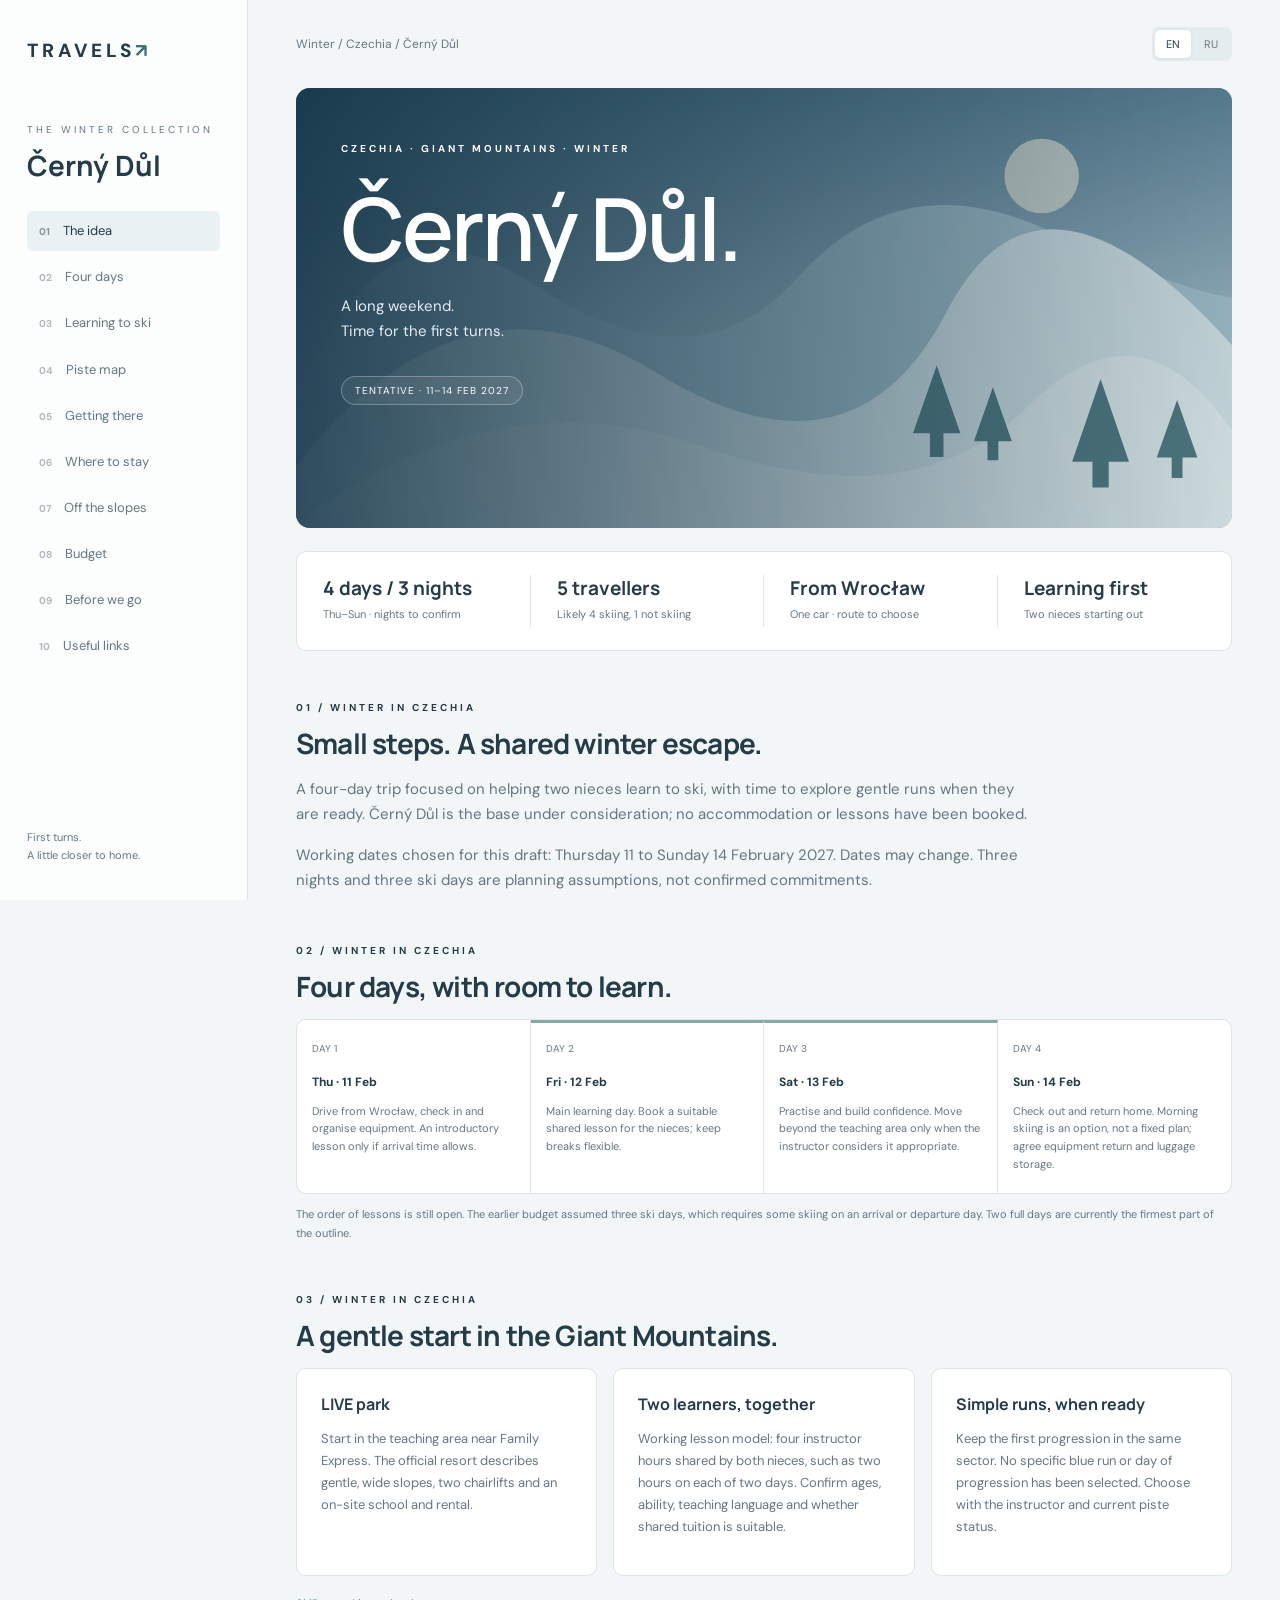
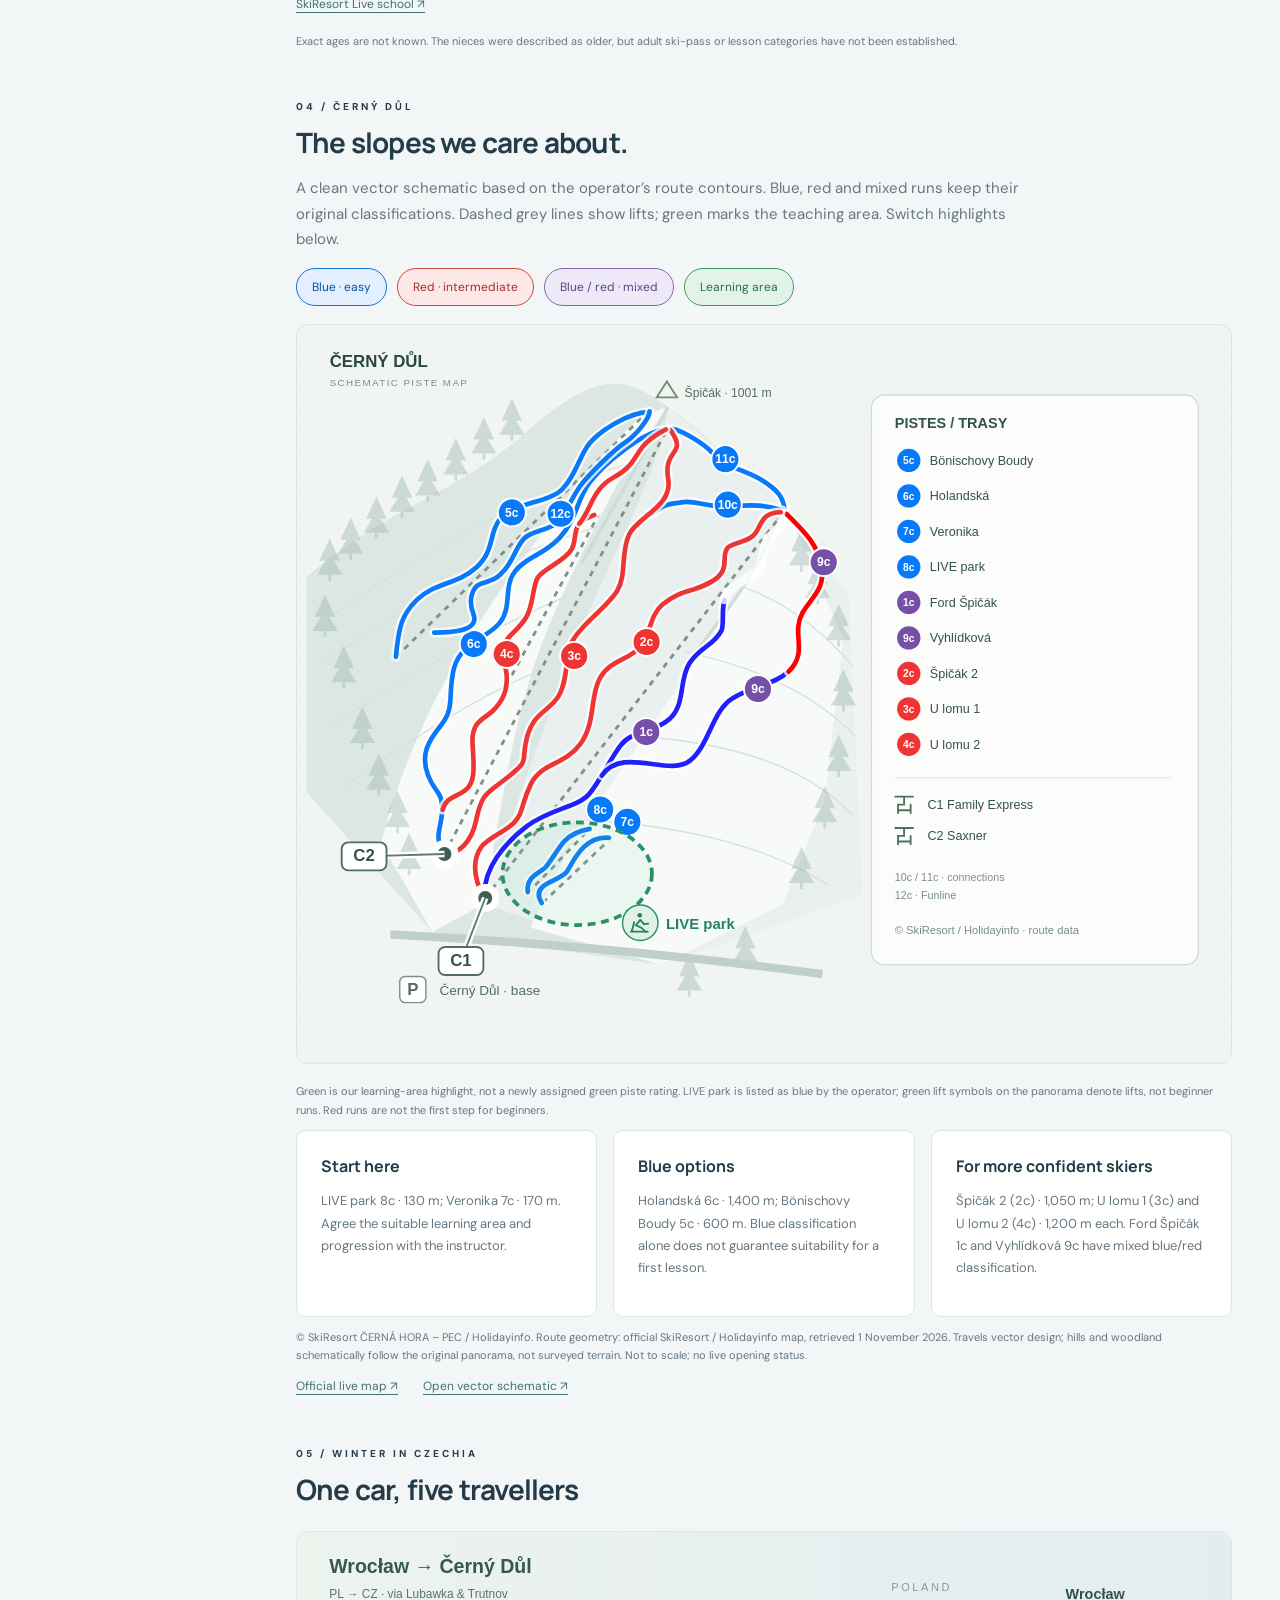
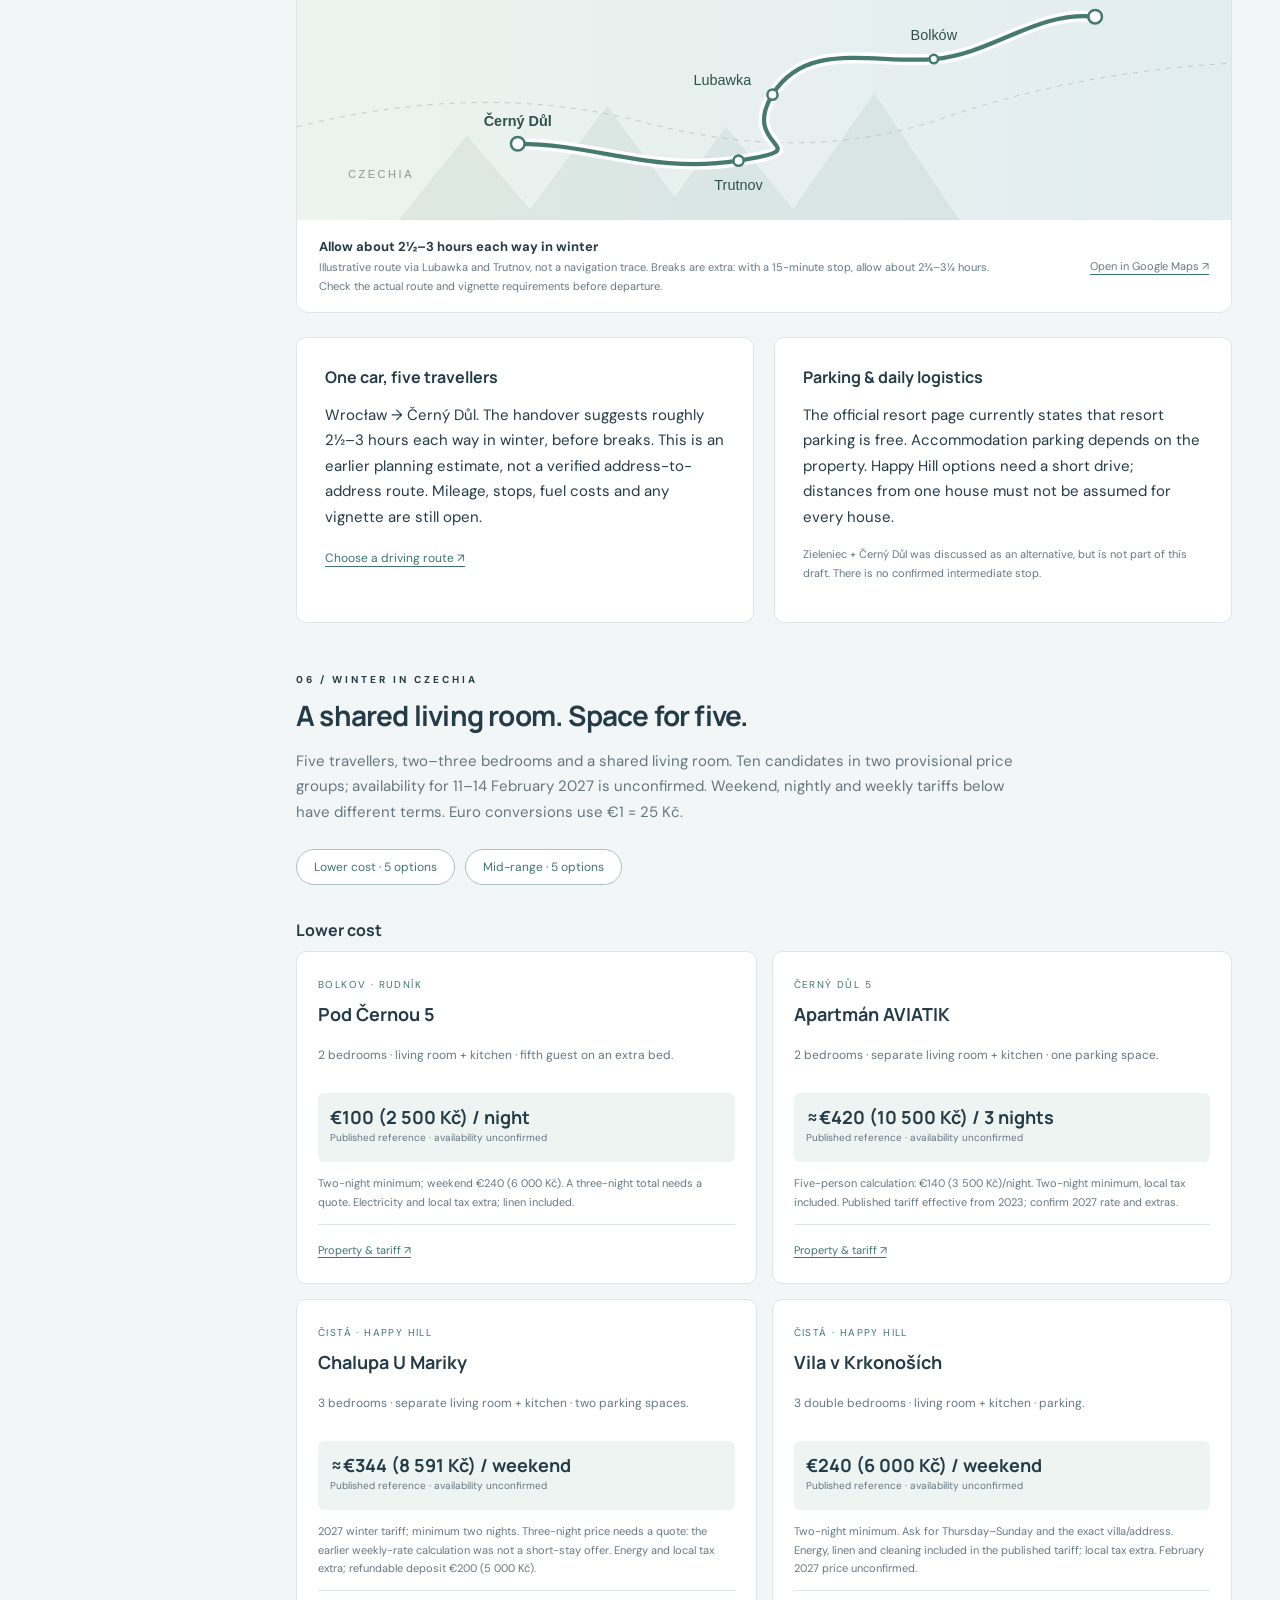
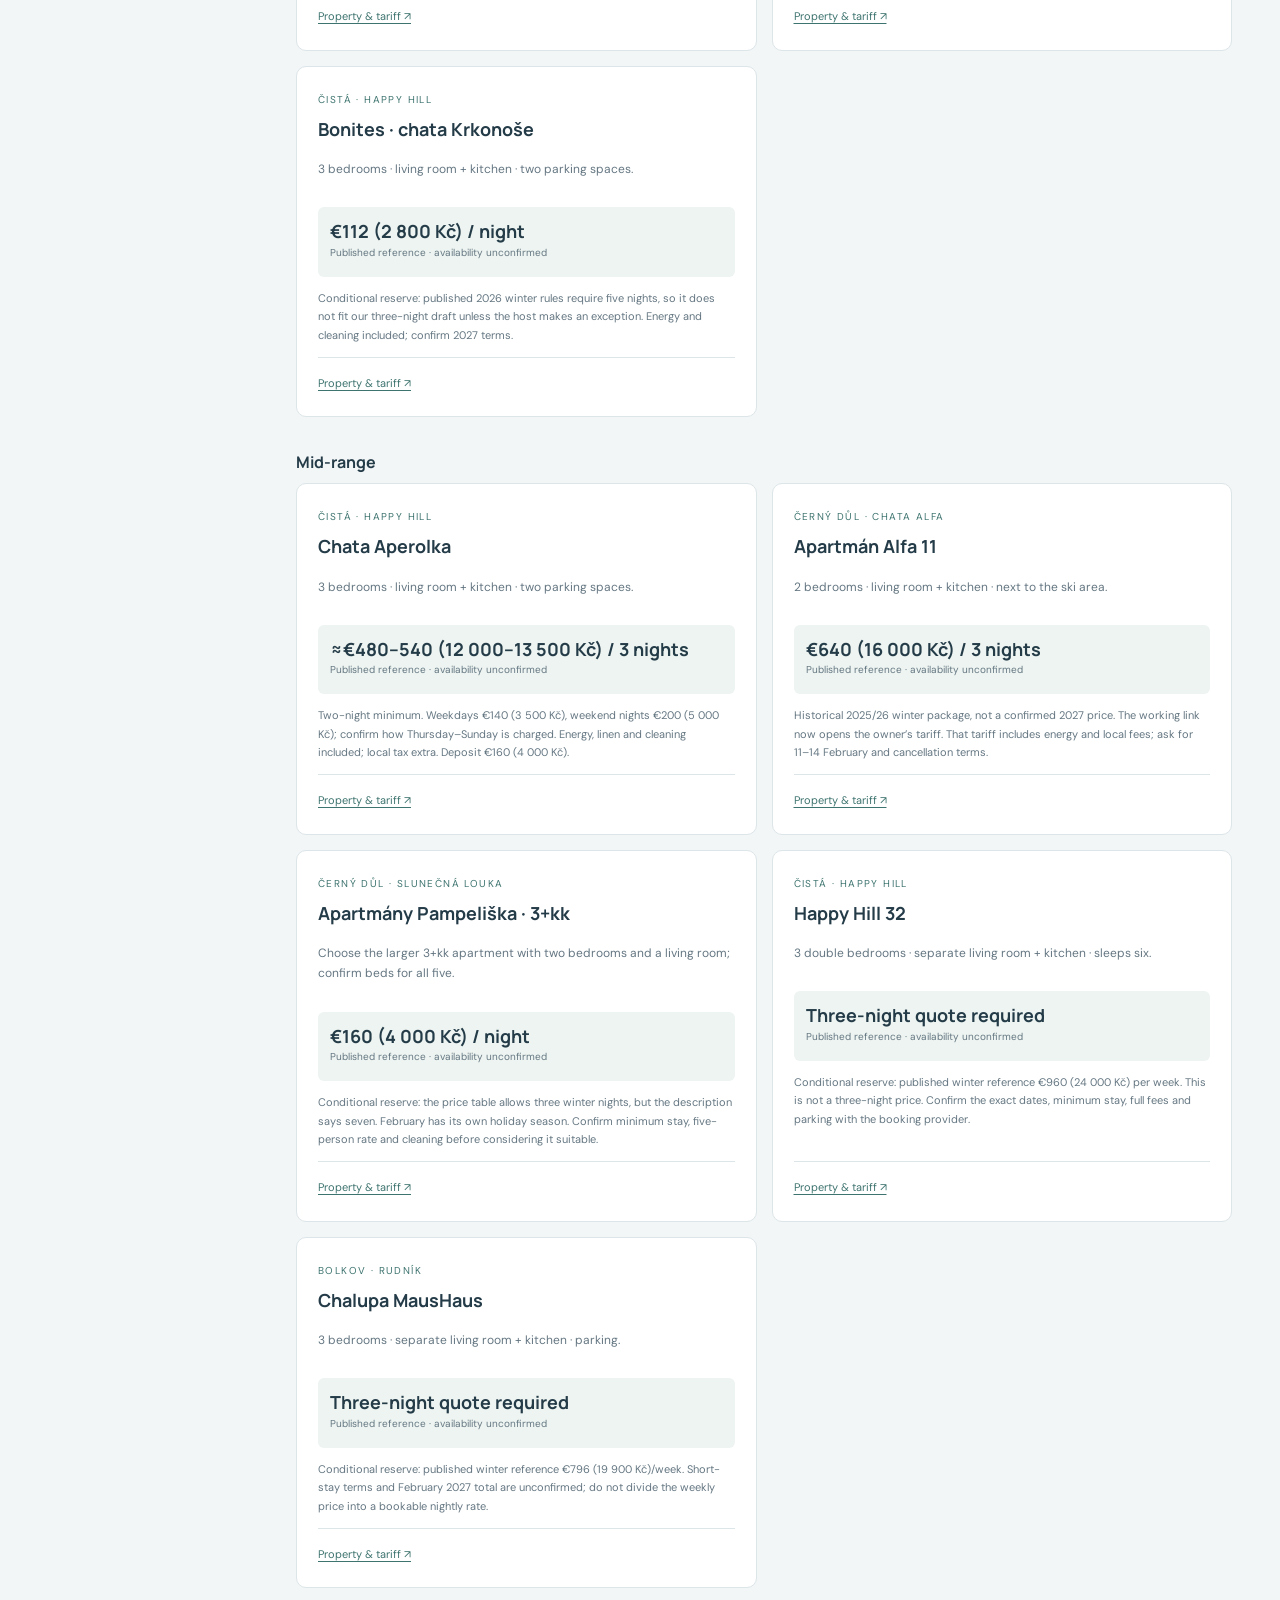
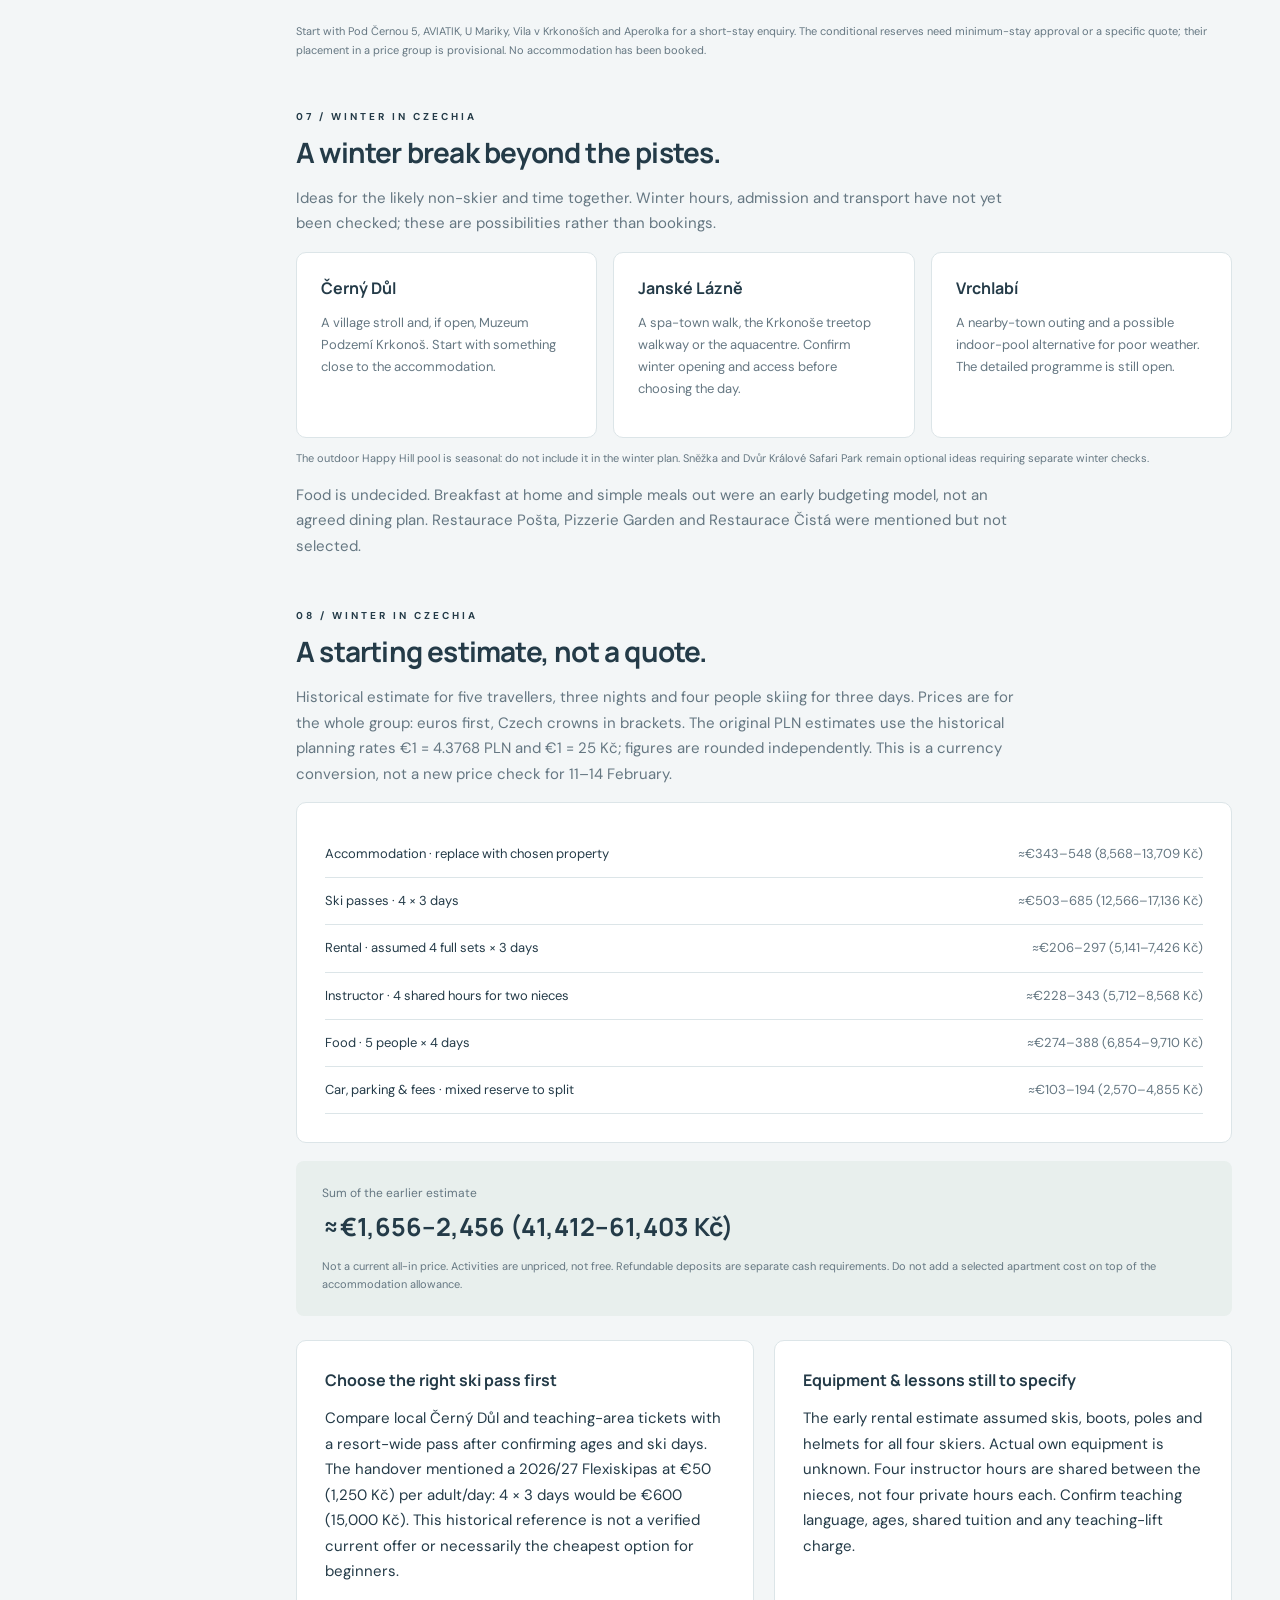
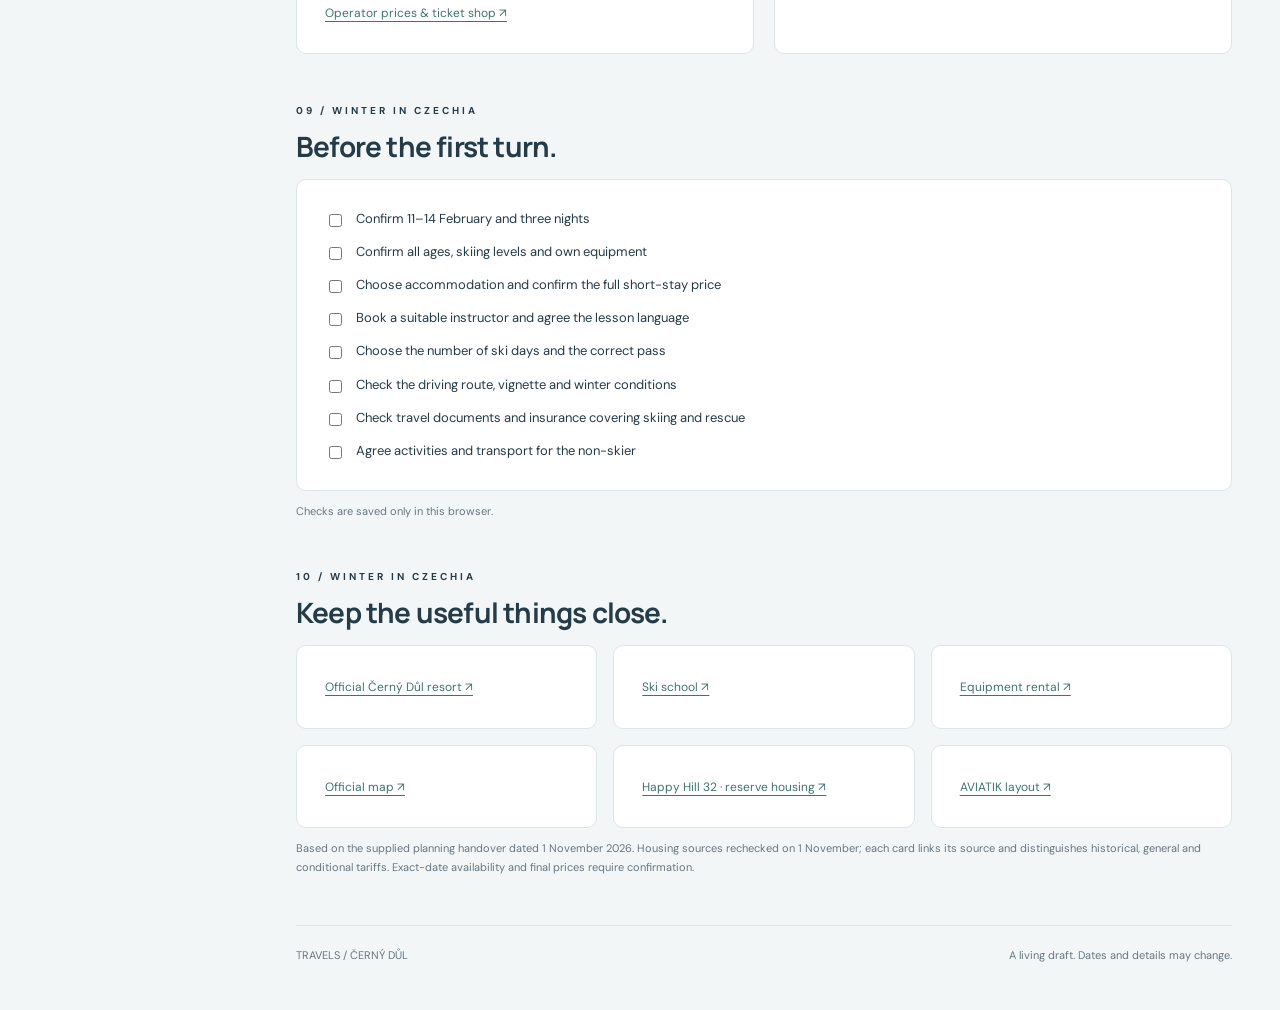
==== commit 3749af90: "Expand Czech accommodation shortlist and repair Alfa link" ====
--- a/winter/cerny-dul/index.html
+++ b/winter/cerny-dul/index.html
@@ -1 +1 @@
-<!doctype html><html lang="en"><head><meta charset="utf-8"><meta name="viewport" content="width=device-width, initial-scale=1"><meta name="description" content="A four-day winter trip from Wrocław to Černý Důl in Czechia. Tentatively 11–14 February 2027. Family ski learning, accommodation and planning notes in English and Russian."><title>Černý Důl · Winter in Czechia · Travels</title><link rel="stylesheet" href="../../assets/css/site.css"></head><body><aside class="sidebar"><a class="brand" href="../../index.html">TRAVELS<span>↗</span></a><div data-i18n="cd-season" class="season">THE WINTER COLLECTION</div><div class="side-title">Černý Důl</div><nav class="nav" aria-label="Sections / Разделы"><a href="#overview"><b>01</b><span data-i18n="cd-nav-overview" >The idea</span></a><a href="#itinerary"><b>02</b><span data-i18n="cd-nav-itinerary" >Four days</span></a><a href="#skiing"><b>03</b><span data-i18n="cd-nav-skiing" >Learning to ski</span></a><a href="#piste-map"><b>04</b><span data-i18n="cd-nav-piste-map" >Piste map</span></a><a href="#road"><b>05</b><span data-i18n="cd-nav-road" >Getting there</span></a><a href="#stay"><b>06</b><span data-i18n="cd-nav-stay" >Where to stay</span></a><a href="#off-slopes"><b>07</b><span data-i18n="cd-nav-off-slopes" >Off the slopes</span></a><a href="#budget"><b>08</b><span data-i18n="cd-nav-budget" >Budget</span></a><a href="#packing"><b>09</b><span data-i18n="cd-nav-packing" >Before we go</span></a><a href="#links"><b>10</b><span data-i18n="cd-nav-links" >Useful links</span></a></nav><div data-i18n="cd-motto" class="side-bottom">First turns.<br>A little closer to home.</div></aside><main><header class="topbar"><span data-i18n="cd-breadcrumb" >Winter / Czechia / Černý Důl</span><div class="languages" role="group" aria-label="Language / Язык"><button type="button" data-lang="en" aria-pressed="true">EN</button><button type="button" data-lang="ru" aria-pressed="false">RU</button></div></header><div class="hero czech-hero"><img class="hero-art" src="images/winter-hills.svg" alt="" width="1400" height="650"><div class="hero-content"><div data-i18n="cd-eyebrow" class="eyebrow">CZECHIA · GIANT MOUNTAINS · WINTER</div><h1>Černý Důl.</h1><p data-i18n="cd-hero" >A long weekend.<br>Time for the first turns.</p><span data-i18n="cd-dates" class="pill">TENTATIVE · 11–14 FEB 2027</span></div></div><div class="stats"><div class="stat"><strong data-i18n="cd-stat-0" >4 days / 3 nights</strong><small data-i18n="cd-stat-sub-0" >Thu–Sun · nights to confirm</small></div><div class="stat"><strong data-i18n="cd-stat-1" >5 travellers</strong><small data-i18n="cd-stat-sub-1" >Likely 4 skiing, 1 not skiing</small></div><div class="stat"><strong data-i18n="cd-stat-2" >From Wrocław</strong><small data-i18n="cd-stat-sub-2" >One car · route to choose</small></div><div class="stat"><strong data-i18n="cd-stat-3" >Learning first</strong><small data-i18n="cd-stat-sub-3" >Two nieces starting out</small></div></div><section id="overview"><div data-i18n="cd-overview-eye" class="eyebrow">01 / WINTER IN CZECHIA</div><h2 data-i18n="cd-overview-title" >Small steps. A shared winter escape.</h2><p data-i18n="cd-idea" class="intro">A four-day trip focused on helping two nieces learn to ski, with time to explore gentle runs when they are ready. Černý Důl is the base under consideration; no accommodation or lessons have been booked.</p><p data-i18n="cd-date-note" class="intro">Working dates chosen for this draft: Thursday 11 to Sunday 14 February 2027. Dates may change. Three nights and three ski days are planning assumptions, not confirmed commitments.</p></section><section id="itinerary"><div data-i18n="cd-itinerary-eye" class="eyebrow">02 / WINTER IN CZECHIA</div><h2 data-i18n="cd-itinerary-title" >Four days, with room to learn.</h2><div class="days"><article class="day "><em data-i18n="cd-day-number-1" >DAY 1</em><strong data-i18n="cd-day-title-1" >Thu · 11 Feb</strong><p data-i18n="cd-day-text-1" >Drive from Wrocław, check in and organise equipment. An introductory lesson only if arrival time allows.</p></article><article class="day ski"><em data-i18n="cd-day-number-2" >DAY 2</em><strong data-i18n="cd-day-title-2" >Fri · 12 Feb</strong><p data-i18n="cd-day-text-2" >Main learning day. Book a suitable shared lesson for the nieces; keep breaks flexible.</p></article><article class="day ski"><em data-i18n="cd-day-number-3" >DAY 3</em><strong data-i18n="cd-day-title-3" >Sat · 13 Feb</strong><p data-i18n="cd-day-text-3" >Practise and build confidence. Move beyond the teaching area only when the instructor considers it appropriate.</p></article><article class="day "><em data-i18n="cd-day-number-4" >DAY 4</em><strong data-i18n="cd-day-title-4" >Sun · 14 Feb</strong><p data-i18n="cd-day-text-4" >Check out and return home. Morning skiing is an option, not a fixed plan; agree equipment return and luggage storage.</p></article></div><p data-i18n="cd-ski-days-note" class="note">The order of lessons is still open. The earlier budget assumed three ski days, which requires some skiing on an arrival or departure day. Two full days are currently the firmest part of the outline.</p></section><section id="skiing"><div data-i18n="cd-skiing-eye" class="eyebrow">03 / WINTER IN CZECHIA</div><h2 data-i18n="cd-skiing-title" >A gentle start in the Giant Mountains.</h2><div class="cards"><article class="card"><h3 data-i18n="cd-ski-title-0" >LIVE park</h3><p data-i18n="cd-ski-text-0" >Start in the teaching area near Family Express. The official resort describes gentle, wide slopes, two chairlifts and an on-site school and rental.</p></article><article class="card"><h3 data-i18n="cd-ski-title-1" >Two learners, together</h3><p data-i18n="cd-ski-text-1" >Working lesson model: four instructor hours shared by both nieces, such as two hours on each of two days. Confirm ages, ability, teaching language and whether shared tuition is suitable.</p></article><article class="card"><h3 data-i18n="cd-ski-title-2" >Simple runs, when ready</h3><p data-i18n="cd-ski-text-2" >Keep the first progression in the same sector. No specific blue run or day of progression has been selected. Choose with the instructor and current piste status.</p></article></div><p><a class="link" href="https://www.skiresort.cz/sluzby/lyzarska-skola/" target="_blank" rel="noopener"><span data-i18n="cd-school" >SkiResort Live school ↗</span></a></p><p data-i18n="cd-ages" class="note">Exact ages are not known. The nieces were described as older, but adult ski-pass or lesson categories have not been established.</p></section><section id="piste-map"><div class="eyebrow">04 / ČERNÝ DŮL</div><h2 data-i18n="cdmap-piste-title" >The slopes we care about.</h2><p data-i18n="cdmap-piste-intro" class="intro">A clean vector schematic based on the operator’s route contours. Blue, red and mixed runs keep their original classifications. Dashed grey lines show lifts; green marks the teaching area. Switch highlights below.</p><div class="piste-toggles" role="group" aria-label="Map highlights / Подсветка карты"><button type="button" data-piste-toggle="blue" aria-pressed="true" class="piste-toggle blue"><span data-i18n="cdmap-toggle-blue" >Blue · easy</span></button><button type="button" data-piste-toggle="red" aria-pressed="true" class="piste-toggle red"><span data-i18n="cdmap-toggle-red" >Red · intermediate</span></button><button type="button" data-piste-toggle="mixed" aria-pressed="true" class="piste-toggle mixed"><span data-i18n="cdmap-toggle-mixed" >Blue / red · mixed</span></button><button type="button" data-piste-toggle="learning" aria-pressed="true" class="piste-toggle learning"><span data-i18n="cdmap-toggle-learning" >Learning area</span></button></div><div class="cd-piste-frame"><svg class="cd-piste-svg" viewBox="400 2880 2000 1580" xmlns="http://www.w3.org/2000/svg" role="img" aria-labelledby="cd-piste-title"><title id="cd-piste-title">Černý Důl: schematic piste map</title><defs><pattern id="cd-dots" width="45" height="45" patternUnits="userSpaceOnUse"><circle cx="0" cy="0" r="1.5" fill="#bdcec7"/></pattern><symbol id="cd-chair" viewBox="0 0 50 50"><path d="M6 10h38M25 10v17H12v12h27V27M12 39v6m27-6v6" fill="none" stroke="currentColor" stroke-width="4" stroke-linecap="round"/></symbol><symbol id="cd-learn" viewBox="0 0 50 50"><circle cx="24" cy="9" r="5" fill="currentColor"/><path d="m25 19-9 11 12 6 9 9M25 19l8 9 9-1M5 44h36M12 24 7 43" fill="none" stroke="currentColor" stroke-width="4" stroke-linecap="round"/></symbol></defs><path fill="#f1f5f2" d="M400 2880h2000v1580H400z"/><path fill="url(#cd-dots)" d="M400 2880h2000v1580H400z"/><g id="cd-terrain" aria-hidden="true"><path d="M420 3420C610 3260 730 3250 890 3110S1100 2990 1194 3055C1290 3120 1370 3220 1442 3260L1580 3460 1610 4100 1180 4250 690 4180 420 3880Z" fill="#dce7e3"/><path d="M1194 3055C1180 3200 1050 3410 970 3630S860 3930 800 4120L1180 4250 1610 4100 1580 3460 1442 3260C1350 3190 1265 3110 1194 3055Z" fill="#e9f0ef"/><path d="M1194 3055C1100 3180 1030 3320 950 3500S850 3840 800 4120L690 4180 580 3990C650 3710 810 3470 960 3280S1120 3080 1194 3055Z" fill="#f8faf8"/><path d="M1442 3260C1370 3440 1260 3590 1130 3780S970 4010 900 4170L1180 4250 1440 4120 1530 3900 1570 3550Z" fill="#f7faf9"/><path d="M1194 3055C1150 3150 1070 3280 1010 3390M1442 3260C1390 3420 1310 3500 1240 3600" fill="none" stroke="#cedbd7" stroke-width="7"/><g fill="none" stroke="#d5e1dd" stroke-width="3"><path d="M480 3500Q800 3270 1130 3170M460 3600Q750 3400 1050 3310M470 3740Q760 3550 980 3460M500 3870Q750 3690 920 3620M1320 3430Q1470 3470 1590 3610M1230 3580Q1470 3630 1595 3760M1120 3760Q1450 3780 1590 3930M1020 3940Q1350 3960 1540 4080"/></g></g><g id="cd-woods" fill="#9db6ac" opacity=".42" aria-hidden="true"><path d="m470 3337 -22 48h13l-18 30h54l-18-30h13z"/><path d="M467 3415h6v13h-6z"/><path d="m515 3292 -22 48h13l-18 30h54l-18-30h13z"/><path d="M512 3370h6v13h-6z"/><path d="m570 3247 -22 48h13l-18 30h54l-18-30h13z"/><path d="M567 3325h6v13h-6z"/><path d="m625 3202 -22 48h13l-18 30h54l-18-30h13z"/><path d="M622 3280h6v13h-6z"/><path d="m680 3167 -22 48h13l-18 30h54l-18-30h13z"/><path d="M677 3245h6v13h-6z"/><path d="m740 3122 -22 48h13l-18 30h54l-18-30h13z"/><path d="M737 3200h6v13h-6z"/><path d="m800 3077 -22 48h13l-18 30h54l-18-30h13z"/><path d="M797 3155h6v13h-6z"/><path d="m860 3037 -22 48h13l-18 30h54l-18-30h13z"/><path d="M857 3115h6v13h-6z"/><path d="m460 3457 -22 48h13l-18 30h54l-18-30h13z"/><path d="M457 3535h6v13h-6z"/><path d="m500 3567 -22 48h13l-18 30h54l-18-30h13z"/><path d="M497 3645h6v13h-6z"/><path d="m540 3697 -22 48h13l-18 30h54l-18-30h13z"/><path d="M537 3775h6v13h-6z"/><path d="m575 3797 -22 48h13l-18 30h54l-18-30h13z"/><path d="M572 3875h6v13h-6z"/><path d="m615 3877 -22 48h13l-18 30h54l-18-30h13z"/><path d="M612 3955h6v13h-6z"/><path d="m640 3967 -22 48h13l-18 30h54l-18-30h13z"/><path d="M637 4045h6v13h-6z"/><path d="m1480 3317 -22 48h13l-18 30h54l-18-30h13z"/><path d="M1477 3395h6v13h-6z"/><path d="m1515 3387 -22 48h13l-18 30h54l-18-30h13z"/><path d="M1512 3465h6v13h-6z"/><path d="m1560 3477 -22 48h13l-18 30h54l-18-30h13z"/><path d="M1557 3555h6v13h-6z"/><path d="m1570 3617 -22 48h13l-18 30h54l-18-30h13z"/><path d="M1567 3695h6v13h-6z"/><path d="m1560 3757 -22 48h13l-18 30h54l-18-30h13z"/><path d="M1557 3835h6v13h-6z"/><path d="m1530 3867 -22 48h13l-18 30h54l-18-30h13z"/><path d="M1527 3945h6v13h-6z"/><path d="m1480 3997 -22 48h13l-18 30h54l-18-30h13z"/><path d="M1477 4075h6v13h-6z"/><path d="m1360 4167 -22 48h13l-18 30h54l-18-30h13z"/><path d="M1357 4245h6v13h-6z"/><path d="m1240 4227 -22 48h13l-18 30h54l-18-30h13z"/><path d="M1237 4305h6v13h-6z"/></g><path d="M600 4185Q1080 4210 1525 4270" fill="none" stroke="#c1cfca" stroke-width="18"/><text x="470" y="2970" font-family="Arial,sans-serif" font-size="36" font-weight="700" fill="#29483f">ČERNÝ DŮL</text><text x="470" y="3010" font-family="Arial,sans-serif" font-size="21" letter-spacing="3" fill="#778e82">SCHEMATIC PISTE MAP</text><g fill="none" stroke="#7e928b" stroke-width="6" stroke-dasharray="12 12"><line x1="715.7" y1="4012.8" x2="1193.9" y2="3100.2"/><line x1="803.1" y1="4106.9" x2="1442" y2="3280.2"/><line x1="860.1" y1="3630" x2="1045.5" y2="3287"/><line x1="612.4" y1="3590.3" x2="1155.5" y2="3061.8"/><line x1="926.5" y1="4116.8" x2="1070.9" y2="3980.4"/><line x1="893.6" y1="4097.2" x2="1026.1" y2="3959.5"/></g><g fill="none" stroke-linecap="round" stroke-linejoin="round"><g data-piste-layer="blue"><title>5c Bönischovy Boudy</title><path d="M1152.5,3066.4c-43.3,1-104.2,40.3-126,67 c-21.8,26.7-29.2,68.5-58.3,97.9c-29.1,29.4-100,28.9-129.6,59.8c-29.6,30.9-13.1,70.8-54.7,108c-41.6,37.2-89,32.4-126.7,69.1 c-32.8,32-39.3,56.3-45.4,122.4" stroke="white" stroke-opacity=".8" stroke-width="20"/><path d="M1152.5,3066.4c-43.3,1-104.2,40.3-126,67 c-21.8,26.7-29.2,68.5-58.3,97.9c-29.1,29.4-100,28.9-129.6,59.8c-29.6,30.9-13.1,70.8-54.7,108c-41.6,37.2-89,32.4-126.7,69.1 c-32.8,32-39.3,56.3-45.4,122.4" stroke="#0879f9" stroke-width="10"/><circle cx="860.0999999999999" cy="3281.25" r="30" fill="#0879f9" stroke="white" stroke-width="4"/><text x="860.0999999999999" y="3290.25" stroke="none" fill="white" text-anchor="middle" font-family="Arial,sans-serif" font-weight="bold" font-size="26">5c</text></g><g data-piste-layer="blue"><title>7c Veronika</title><path d="M924,4117.6c-7.7-11.9-10.4-24.6,3.6-36 c14-11.4,39.3-17.6,49.7-30.2c10.3-12.6,32.5-78.2,90.7-73.4" stroke="white" stroke-opacity=".8" stroke-width="20"/><path d="M924,4117.6c-7.7-11.9-10.4-24.6,3.6-36 c14-11.4,39.3-17.6,49.7-30.2c10.3-12.6,32.5-78.2,90.7-73.4" stroke="#0879f9" stroke-width="10"/><circle cx="1107.4" cy="3944.05" r="30" fill="#0879f9" stroke="white" stroke-width="4"/><text x="1107.4" y="3953.05" stroke="none" fill="white" text-anchor="middle" font-family="Arial,sans-serif" font-weight="bold" font-size="26">7c</text></g><g data-piste-layer="blue"><title>8c LIVE park</title><path d="M1026.6,3958.9c-21.8,3.9-40.4,12.2-53.3,25.9 c-12.9,13.7-30.3,44.2-41,56.2c-10.7,11.9-42.1,18.3-38.2,53.3" stroke="white" stroke-opacity=".8" stroke-width="20"/><path d="M1026.6,3958.9c-21.8,3.9-40.4,12.2-53.3,25.9 c-12.9,13.7-30.3,44.2-41,56.2c-10.7,11.9-42.1,18.3-38.2,53.3" stroke="#0879f9" stroke-width="10"/><circle cx="1049.1999999999998" cy="3917.45" r="30" fill="#0879f9" stroke="white" stroke-width="4"/><text x="1049.1999999999998" y="3926.45" stroke="none" fill="white" text-anchor="middle" font-family="Arial,sans-serif" font-weight="bold" font-size="26">8c</text></g><g data-piste-layer="blue"><title>11c Propojovací cesta</title><path d="M1203.7,3102.4c19.2,3.1,65.3,29.6,84.2,49.7 c33.2,35.1,75.7,39.6,108,60.5c32.3,20.9,45.2,34.1,48.2,62.6" stroke="white" stroke-opacity=".8" stroke-width="20"/><path d="M1203.7,3102.4c19.2,3.1,65.3,29.6,84.2,49.7 c33.2,35.1,75.7,39.6,108,60.5c32.3,20.9,45.2,34.1,48.2,62.6" stroke="#0879f9" stroke-width="10"/><circle cx="1317.4" cy="3167.35" r="30" fill="#0879f9" stroke="white" stroke-width="4"/><text x="1317.4" y="3176.35" stroke="none" fill="white" text-anchor="middle" font-family="Arial,sans-serif" font-weight="bold" font-size="26">11c</text></g><g data-piste-layer="blue"><title>10c Spojka</title><path d="M1439.1,3276.6c-45.6-14-67.2-10.6-119.5-8.6 c-52.3,2-62.5-13.4-93.6-8.6s-32.4,0.7-67,25.2" stroke="white" stroke-opacity=".8" stroke-width="20"/><path d="M1439.1,3276.6c-45.6-14-67.2-10.6-119.5-8.6 c-52.3,2-62.5-13.4-93.6-8.6s-32.4,0.7-67,25.2" stroke="#0879f9" stroke-width="10"/><circle cx="1322.4" cy="3264.75" r="30" fill="#0879f9" stroke="white" stroke-width="4"/><text x="1322.4" y="3273.75" stroke="none" fill="white" text-anchor="middle" font-family="Arial,sans-serif" font-weight="bold" font-size="26">10c</text></g><g data-piste-layer="blue"><title>6c Holandská</title><path d="M1194.8,3103.1c-56.7,3.2-141.1,78-168.5,114.5 s-27.4,79.2-64.1,118.1c-36.7,38.9-68.9,38.8-95,71.3c-26.1,32.5-5.6,76.9-33.1,110.9c-27.6,34-84,42.2-97.9,97.2 c-13.9,55,2.5,84.2-26.6,120.2c-29.1,36-46,64.8-28.8,109.4c15.3,39.7,30.6,32.9,30.2,73.4c-0.3,35.8-19.3,55.4,2.2,90.7" stroke="white" stroke-opacity=".8" stroke-width="20"/><path d="M1194.8,3103.1c-56.7,3.2-141.1,78-168.5,114.5 s-27.4,79.2-64.1,118.1c-36.7,38.9-68.9,38.8-95,71.3c-26.1,32.5-5.6,76.9-33.1,110.9c-27.6,34-84,42.2-97.9,97.2 c-13.9,55,2.5,84.2-26.6,120.2c-29.1,36-46,64.8-28.8,109.4c15.3,39.7,30.6,32.9,30.2,73.4c-0.3,35.8-19.3,55.4,2.2,90.7" stroke="#0879f9" stroke-width="10"/><circle cx="778.5" cy="3563.25" r="30" fill="#0879f9" stroke="white" stroke-width="4"/><text x="778.5" y="3572.25" stroke="none" fill="white" text-anchor="middle" font-family="Arial,sans-serif" font-weight="bold" font-size="26">6c</text></g><g data-piste-layer="mixed"><title>1c Ford Špičák</title><path d="M801.7,4104.6c-3.6-61.3,43.8-115.9,91.4-151.9 c47.7-36,107.7-40.4,131.8-67.7c24-27.3,42.4-70.6,67.7-104.4c25.3-33.8,71.5-26.2,105.8-57.6s18.5-83.8,42.5-119.5 c24-35.7,50.2-35.7,67.7-68.4c6.9-12.9-0.5-42.9,6.9-66.7" stroke="white" stroke-opacity=".8" stroke-width="20"/><path d="M801.7,4104.6c-3.6-61.3,43.8-115.9,91.4-151.9 c47.7-36,107.7-40.4,131.8-67.7c24-27.3,42.4-70.6,67.7-104.4c25.3-33.8,71.5-26.2,105.8-57.6s18.5-83.8,42.5-119.5 c24-35.7,50.2-35.7,67.7-68.4c6.9-12.9-0.5-42.9,6.9-66.7" stroke="#2020FF" stroke-width="10"/><path d="M1315.2,3467.7c1.1-3.6,2.6-7.1,4.6-10.4 c14.7-24.5,56.4-36.4,68.4-56.2c12-19.8,7.4-45.2,20.2-62.6s34.4-20.2,33.8-55.4" stroke="white" stroke-opacity=".8" stroke-width="20"/><path d="M1315.2,3467.7c1.1-3.6,2.6-7.1,4.6-10.4 c14.7-24.5,56.4-36.4,68.4-56.2c12-19.8,7.4-45.2,20.2-62.6s34.4-20.2,33.8-55.4" stroke="" stroke-width="10"/><circle cx="1147.9" cy="3751.75" r="30" fill="#7650a7" stroke="white" stroke-width="4"/><text x="1147.9" y="3760.75" stroke="none" fill="white" text-anchor="middle" font-family="Arial,sans-serif" font-weight="bold" font-size="26">1c</text></g><g data-piste-layer="mixed"><title>9c Vyhlídková</title><path d="M1451.8,3622.2c-27.2,27.4-71.9,28.8-118.8,56.9 c-43.6,26.1-50,99.9-90.7,133.2c-46.2,37.8-144.2-32.4-189.4,32.4" stroke="white" stroke-opacity=".8" stroke-width="20"/><path d="M1451.8,3622.2c-27.2,27.4-71.9,28.8-118.8,56.9 c-43.6,26.1-50,99.9-90.7,133.2c-46.2,37.8-144.2-32.4-189.4,32.4" stroke="#2020FF" stroke-width="10"/><path d="M1448.2,3284.6c36,36.4,65.4,61.6,74.9,110.9 c9.5,49.3-22.1,68.3-40.3,100.2c-26.5,46.6,14.3,81.7-30.2,126.7" stroke="white" stroke-opacity=".8" stroke-width="20"/><path d="M1448.2,3284.6c36,36.4,65.4,61.6,74.9,110.9 c9.5,49.3-22.1,68.3-40.3,100.2c-26.5,46.6,14.3,81.7-30.2,126.7" stroke="#FF0000" stroke-width="10"/><circle cx="1387" cy="3659.45" r="30" fill="#7650a7" stroke="white" stroke-width="4"/><text x="1387" y="3668.45" stroke="none" fill="white" text-anchor="middle" font-family="Arial,sans-serif" font-weight="bold" font-size="26">9c</text><circle cx="1527.9" cy="3388.05" r="30" fill="#7650a7" stroke="white" stroke-width="4"/><text x="1527.9" y="3397.05" stroke="none" fill="white" text-anchor="middle" font-family="Arial,sans-serif" font-weight="bold" font-size="26">9c</text></g><g data-piste-layer="red"><title>3c U lomu 1</title><path d="M1199.7,3105.4c38.4,53.4-16.2,37.3-4.9,103.5 c10.3,59.9-64.5,80.7-83.5,119.5c-19,38.8-4.5,86-25.9,121c-21.4,35-78.6,73-95.8,108c-17.2,35-8,81.5-29.5,117.4 c-21.5,35.9-60,33.9-71.3,105.8c-5.8,37,5.8,33.6-38.2,68.4c-43.9,34.8-54.7,31.6-67,91.4c-9.8,47.9-37.8,70.8-64.8,73.4" stroke="white" stroke-opacity=".8" stroke-width="20"/><path d="M1199.7,3105.4c38.4,53.4-16.2,37.3-4.9,103.5 c10.3,59.9-64.5,80.7-83.5,119.5c-19,38.8-4.5,86-25.9,121c-21.4,35-78.6,73-95.8,108c-17.2,35-8,81.5-29.5,117.4 c-21.5,35.9-60,33.9-71.3,105.8c-5.8,37,5.8,33.6-38.2,68.4c-43.9,34.8-54.7,31.6-67,91.4c-9.8,47.9-37.8,70.8-64.8,73.4" stroke="#ef3434" stroke-width="10"/><circle cx="993.5" cy="3588.55" r="30" fill="#ef3434" stroke="white" stroke-width="4"/><text x="993.5" y="3597.55" stroke="none" fill="white" text-anchor="middle" font-family="Arial,sans-serif" font-weight="bold" font-size="26">3c</text></g><g data-piste-layer="red"><title>2c Špičák 2</title><path d="M1436,3280.9c-39.5,0.1-40.2,23.6-54,44.6 c-13.8,21.1-48.3,18.2-59.8,31.7c-11.5,13.5-2.2,27.9-10.1,47.5c-8.3,20.7-42,34.8-61.9,41c-19.9,6.2-40,10.2-67,32.4 c-27.6,22.7-25.4,60.9-47.5,90c-22.1,29.1-63.2,27-86.4,67c-23.2,40-8.5,95.4-42.5,141.8c-33.9,46.4-83.6,40.1-105.8,85.7 c-22.2,45.5-14.9,60-36.7,83.5c-16.4,17.6-55.6,32.7-69.1,51.1c-13.6,18.4-24.9,54.4,5.8,110.2" stroke="white" stroke-opacity=".8" stroke-width="20"/><path d="M1436,3280.9c-39.5,0.1-40.2,23.6-54,44.6 c-13.8,21.1-48.3,18.2-59.8,31.7c-11.5,13.5-2.2,27.9-10.1,47.5c-8.3,20.7-42,34.8-61.9,41c-19.9,6.2-40,10.2-67,32.4 c-27.6,22.7-25.4,60.9-47.5,90c-22.1,29.1-63.2,27-86.4,67c-23.2,40-8.5,95.4-42.5,141.8c-33.9,46.4-83.6,40.1-105.8,85.7 c-22.2,45.5-14.9,60-36.7,83.5c-16.4,17.6-55.6,32.7-69.1,51.1c-13.6,18.4-24.9,54.4,5.8,110.2" stroke="#ef3434" stroke-width="10"/><circle cx="1148.6" cy="3558.85" r="30" fill="#ef3434" stroke="white" stroke-width="4"/><text x="1148.6" y="3567.85" stroke="none" fill="white" text-anchor="middle" font-family="Arial,sans-serif" font-weight="bold" font-size="26">2c</text></g><g data-piste-layer="red"><title>4c U lomu 2</title><path d="M1036.4,3286.7c-53.4,17.9-34.3,46.5-47.5,72 c-13.2,25.5-60.2,42.7-72.7,61.2c-12.5,18.5-9,60-25.9,87.1c-19.8,31.8-38.3,34.6-46.8,58.3c-8.5,23.7,5.9,46.5,5.8,70.6 c-0.1,27-6.8,47.8-30.2,70.6c-17.7,17.1-45.9,21.4-43.2,69.1c2.7,47.8,7.4,83.8-15.8,100.8c-23.3,17-39.6,13.2-48.2,41.8" stroke="white" stroke-opacity=".8" stroke-width="20"/><path d="M1036.4,3286.7c-53.4,17.9-34.3,46.5-47.5,72 c-13.2,25.5-60.2,42.7-72.7,61.2c-12.5,18.5-9,60-25.9,87.1c-19.8,31.8-38.3,34.6-46.8,58.3c-8.5,23.7,5.9,46.5,5.8,70.6 c-0.1,27-6.8,47.8-30.2,70.6c-17.7,17.1-45.9,21.4-43.2,69.1c2.7,47.8,7.4,83.8-15.8,100.8c-23.3,17-39.6,13.2-48.2,41.8" stroke="#ef3434" stroke-width="10"/><path d="M1189.7,3103.8c-75.8,39-49.6,68.3-110.3,101.8 c-48,26.4-46.6,64.1-74.7,99.8" stroke="white" stroke-opacity=".8" stroke-width="20"/><path d="M1189.7,3103.8c-75.8,39-49.6,68.3-110.3,101.8 c-48,26.4-46.6,64.1-74.7,99.8" stroke="#ef3434" stroke-width="10"/><circle cx="849.2" cy="3584.55" r="30" fill="#ef3434" stroke="white" stroke-width="4"/><text x="849.2" y="3593.55" stroke="none" fill="white" text-anchor="middle" font-family="Arial,sans-serif" font-weight="bold" font-size="26">4c</text></g><g data-piste-layer="blue"><title>12c Funline</title><path d="M693.7,3538.7c21.9,0,99.8,0.6,84.2-38.9 c-11.9-30-3.4-60.1,17.3-66.2c30.6-9.1,35.2-12.6,51.8-32.4c18-21.4,22.6-48.1,41-65.5c16.1-15.1,52.4-16.3,69.8-33.1 c17.4-16.8,31.1-54.7,49.7-79.2c18.6-24.5,70.2-75.4,95.8-92.2c22.4-14.7,51.6-51.7,51.8-66.2" stroke="white" stroke-opacity=".8" stroke-width="20"/><path d="M693.7,3538.7c21.9,0,99.8,0.6,84.2-38.9 c-11.9-30-3.4-60.1,17.3-66.2c30.6-9.1,35.2-12.6,51.8-32.4c18-21.4,22.6-48.1,41-65.5c16.1-15.1,52.4-16.3,69.8-33.1 c17.4-16.8,31.1-54.7,49.7-79.2c18.6-24.5,70.2-75.4,95.8-92.2c22.4-14.7,51.6-51.7,51.8-66.2" stroke="#0879f9" stroke-width="10"/><circle cx="964.5" cy="3284.25" r="30" fill="#0879f9" stroke="white" stroke-width="4"/><text x="964.5" y="3293.25" stroke="none" fill="white" text-anchor="middle" font-family="Arial,sans-serif" font-weight="bold" font-size="26">12c</text></g></g><g data-piste-layer="learning"><ellipse cx="1000" cy="4055" rx="160" ry="110" stroke="#279264" stroke-width="8" stroke-dasharray="17 12" fill="#6dc99818"/><circle cx="1135" cy="4160" r="38" fill="#e1f1e7" stroke="#279264" stroke-width="3"/><use href="#cd-learn" x="1110" y="4135" width="50" height="50" style="color:#24855d"/><text x="1190" y="4173" font-size="32" font-family="Arial,sans-serif" font-weight="700" fill="#24855d">LIVE park</text></g><rect x="1630" y="3030" width="700" height="1220" rx="28" fill="#fcfdfb" stroke="#d0ded5" stroke-width="3"/><g font-family="Arial,sans-serif" fill="#345347"><text x="1680" y="3100" font-size="31" font-weight="700">PISTES / TRASY</text><circle cx="1710" cy="3170" r="25" fill="#0879f9"/><text x="1710" y="3178" text-anchor="middle" font-size="22" font-weight="700" fill="white">5c</text><text x="1755" y="3179" font-size="27">Bönischovy Boudy</text><circle cx="1710" cy="3246" r="25" fill="#0879f9"/><text x="1710" y="3254" text-anchor="middle" font-size="22" font-weight="700" fill="white">6c</text><text x="1755" y="3255" font-size="27">Holandská</text><circle cx="1710" cy="3322" r="25" fill="#0879f9"/><text x="1710" y="3330" text-anchor="middle" font-size="22" font-weight="700" fill="white">7c</text><text x="1755" y="3331" font-size="27">Veronika</text><circle cx="1710" cy="3398" r="25" fill="#0879f9"/><text x="1710" y="3406" text-anchor="middle" font-size="22" font-weight="700" fill="white">8c</text><text x="1755" y="3407" font-size="27">LIVE park</text><circle cx="1710" cy="3474" r="25" fill="#7650a7"/><text x="1710" y="3482" text-anchor="middle" font-size="22" font-weight="700" fill="white">1c</text><text x="1755" y="3483" font-size="27">Ford Špičák</text><circle cx="1710" cy="3550" r="25" fill="#7650a7"/><text x="1710" y="3558" text-anchor="middle" font-size="22" font-weight="700" fill="white">9c</text><text x="1755" y="3559" font-size="27">Vyhlídková</text><circle cx="1710" cy="3626" r="25" fill="#ef3434"/><text x="1710" y="3634" text-anchor="middle" font-size="22" font-weight="700" fill="white">2c</text><text x="1755" y="3635" font-size="27">Špičák 2</text><circle cx="1710" cy="3702" r="25" fill="#ef3434"/><text x="1710" y="3710" text-anchor="middle" font-size="22" font-weight="700" fill="white">3c</text><text x="1755" y="3711" font-size="27">U lomu 1</text><circle cx="1710" cy="3778" r="25" fill="#ef3434"/><text x="1710" y="3786" text-anchor="middle" font-size="22" font-weight="700" fill="white">4c</text><text x="1755" y="3787" font-size="27">U lomu 2</text><path d="M1680 3850h590" stroke="#d5dfd9" stroke-width="2"/><use href="#cd-chair" x="1675" y="3880" width="50" height="50" style="color:#526f61"/><text x="1750" y="3916" font-size="27">C1  Family Express</text><use href="#cd-chair" x="1675" y="3947" width="50" height="50" style="color:#526f61"/><text x="1750" y="3983" font-size="27">C2  Saxner</text><text x="1680" y="4070" font-size="23" fill="#789083">10c / 11c · connections</text><text x="1680" y="4110" font-size="23" fill="#789083">12c · Funline</text><text x="1680" y="4185" font-size="24" fill="#789083">© SkiResort / Holidayinfo · route data</text></g><g font-family="Arial,sans-serif" fill="#536e60"><path d="m1170 3035 22-34 22 34z" fill="none" stroke="#738d7a" stroke-width="4"/><text x="1230" y="3035" font-size="26">Špičák · 1001 m</text><rect x="620" y="4275" width="56" height="56" rx="12" fill="white" stroke="#789083" stroke-width="3"/><text x="648" y="4315" font-size="36" text-anchor="middle" font-weight="700">P</text><text x="705" y="4315" font-size="29">Černý Důl · base</text></g><g id="cd-stations-top"><circle cx="803.1" cy="4106.9" r="24" fill="white" stroke="white" stroke-width="12"/><circle cx="803.1" cy="4106.9" r="15" fill="#405f54"/><path d="M803.1 4106.9L751.1 4241.9" fill="none" stroke="white" stroke-width="14"/><path d="M803.1 4106.9L751.1 4241.9" fill="none" stroke="#5d7a6c" stroke-width="4"/><rect x="703.1" y="4211.9" width="96" height="60" rx="14" fill="white" stroke="#506f60" stroke-width="4"/><text x="751.1" y="4252.9" font-size="36" font-weight="700" font-family="Arial,sans-serif" fill="#345448" text-anchor="middle">C1</text><circle cx="715.7" cy="4012.8" r="24" fill="white" stroke="white" stroke-width="12"/><circle cx="715.7" cy="4012.8" r="15" fill="#405f54"/><path d="M715.7 4012.8L543.7 4017.8" fill="none" stroke="white" stroke-width="14"/><path d="M715.7 4012.8L543.7 4017.8" fill="none" stroke="#5d7a6c" stroke-width="4"/><rect x="495.70000000000005" y="3987.8" width="96" height="60" rx="14" fill="white" stroke="#506f60" stroke-width="4"/><text x="543.7" y="4028.8" font-size="36" font-weight="700" font-family="Arial,sans-serif" fill="#345448" text-anchor="middle">C2</text></g></svg></div><p data-i18n="cdmap-green-note" class="note">Green is our learning-area highlight, not a newly assigned green piste rating. LIVE park is listed as blue by the operator; green lift symbols on the panorama denote lifts, not beginner runs. Red runs are not the first step for beginners.</p><div class="cards"><article class="card"><h3 data-i18n="cdmap-guide-title-learning" >Start here</h3><p data-i18n="cdmap-guide-learning" >LIVE park 8c · 130 m; Veronika 7c · 170 m. Agree the suitable learning area and progression with the instructor.</p></article><article class="card"><h3 data-i18n="cdmap-guide-title-blue" >Blue options</h3><p data-i18n="cdmap-guide-blue" >Holandská 6c · 1,400 m; Bönischovy Boudy 5c · 600 m. Blue classification alone does not guarantee suitability for a first lesson.</p></article><article class="card"><h3 data-i18n="cdmap-guide-title-red" >For more confident skiers</h3><p data-i18n="cdmap-guide-red" >Špičák 2 (2c) · 1,050 m; U lomu 1 (3c) and U lomu 2 (4c) · 1,200 m each. Ford Špičák 1c and Vyhlídková 9c have mixed blue/red classification.</p></article></div><p class="note">© SkiResort ČERNÁ HORA – PEC / Holidayinfo. <span data-i18n="cdmap-credit" >Route geometry: official SkiResort / Holidayinfo map, retrieved 1 November 2026. Travels vector design; hills and woodland schematically follow the original panorama, not surveyed terrain. Not to scale; no live opening status.</span></p><div class="map-actions"><a class="link" target="_blank" rel="noopener" href="https://www.skiresort.cz/informace/Mapa/"><span data-i18n="cdmap-official" >Official live map ↗</span></a><a class="link" target="_blank" rel="noopener" href="images/piste-schematic.svg"><span data-i18n="cdmap-full" >Open vector schematic ↗</span></a></div></section><section id="road"><div data-i18n="cd-road-eye" class="eyebrow">05 / WINTER IN CZECHIA</div><h2 data-i18n="cd-road-title" >One car, five travellers</h2><figure class="road-trip-map"><a href="https://www.google.com/maps/dir/?api=1&origin=Wroc%C5%82aw+Poland&destination=Skiare%C3%A1l+%C4%8Cern%C3%BD+D%C5%AFl&waypoints=Lubawka+Poland%7CTrutnov+Czechia&travelmode=driving" target="_blank" rel="noopener"><img src="images/road-trip-map.svg" width="1100" height="340" alt="Wrocław → Bolków → Lubawka → Trutnov → Černý Důl"></a><figcaption><div><strong data-i18n="cdmap-road-time" >Allow about 2½–3 hours each way in winter</strong><span data-i18n="cdmap-road-note" >Illustrative route via Lubawka and Trutnov, not a navigation trace. Breaks are extra: with a 15-minute stop, allow about 2¾–3¼ hours. Check the actual route and vignette requirements before departure.</span></div><a href="https://www.google.com/maps/dir/?api=1&origin=Wroc%C5%82aw+Poland&destination=Skiare%C3%A1l+%C4%8Cern%C3%BD+D%C5%AFl&waypoints=Lubawka+Poland%7CTrutnov+Czechia&travelmode=driving" target="_blank" rel="noopener"><span data-i18n="cdmap-road-open" >Open in Google Maps ↗</span></a></figcaption></figure><div class="two"><article class="panel"><h3 data-i18n="cd-road-title" >One car, five travellers</h3><p data-i18n="cd-road-text" >Wrocław → Černý Důl. The handover suggests roughly 2½–3 hours each way in winter, before breaks. This is an earlier planning estimate, not a verified address-to-address route. Mileage, stops, fuel costs and any vignette are still open.</p><a class="link" href="https://www.google.com/maps/dir/?api=1&origin=Wroc%C5%82aw+Poland&destination=Skiare%C3%A1l+%C4%8Cern%C3%BD+D%C5%AFl+Czechia&travelmode=driving" target="_blank" rel="noopener"><span data-i18n="cd-driving" >Choose a driving route ↗</span></a></article><article class="panel"><h3 data-i18n="cd-parking-title" >Parking & daily logistics</h3><p data-i18n="cd-parking-text" >The official resort page currently states that resort parking is free. Accommodation parking depends on the property. Happy Hill options need a short drive; distances from one house must not be assumed for every house.</p><p data-i18n="cd-zieleniec" class="note">Zieleniec + Černý Důl was discussed as an alternative, but is not part of this draft. There is no confirmed intermediate stop.</p></article></div></section><section id="stay"><div data-i18n="cd-stay-eye" class="eyebrow">06 / WINTER IN CZECHIA</div><h2 data-i18n="cd-stay-title" >A shared living room. Space for five.</h2><p data-i18n="cd-housing-intro" class="intro">Two to three separate bedrooms, preferably three, and a shared living room. Nothing is booked. Candidates come from the handover checked on 26 October; availability for 11–14 February is unconfirmed. Prices are shown in euros, with Czech crowns in brackets. Conversion uses the planning assumption €1 = 25 Kč, not a live exchange rate.</p><div class="housing-grid"><article class="housing-card"><div class="housing-location">Čistá · Happy Hill</div><h4>Chalupa U Mariky</h4><p data-i18n="cd-house-layout-0" >3 bedrooms · living room + kitchen · 2 parking spaces.</p><div class="housing-total"><strong data-i18n="cd-house-price-0" >≈€426 (10 650 Kč) / 3 nights</strong><small data-i18n="cd-house-sub-0" >Arithmetic guide only</small></div><p data-i18n="cd-house-detail-0" class="housing-details">Based on €142 (3,550 Kč)/night from the supplied 2027 winter tariff; weekend pricing may change the total. Energy and adult local tax (listed as €1.2 (30 Kč)/night) are extra. Cleaning and cancellation to confirm. Refundable deposit: €200 (5,000 Kč).</p><div class="housing-links"><a class="link" href="https://www.e-chalupy.cz/chalupa-u-mariky-cista-v-krkonosich-pronajem-o16860" target="_blank" rel="noopener"><span data-i18n="cd-house-link-0" >Source tariff & conditions ↗</span></a></div></article><article class="housing-card"><div class="housing-location">Černý Důl 5</div><h4>Apartmán AVIATIK</h4><p data-i18n="cd-house-layout-1" >2 bedrooms · separate living room + kitchen · 1 parking space.</p><div class="housing-total"><strong data-i18n="cd-house-price-1" >≈€420 (10 500 Kč) / 3 nights</strong><small data-i18n="cd-house-sub-1" >General tariff · dates to confirm</small></div><p data-i18n="cd-house-detail-1" class="housing-details">€120 (3,000 Kč) for four + €20 (500 Kč) for the fifth per night. The host page still lists this tariff (effective from 2023), two-night minimum and local tax included; applicability in February 2027 and any cleaning/energy fee need confirmation.</p><div class="housing-links"><a class="link" href="https://www.apartmanyaviatik-cernydul.cz/ubytovani/cenik/" target="_blank" rel="noopener"><span data-i18n="cd-house-link-1" >Source tariff & conditions ↗</span></a></div></article><article class="housing-card"><div class="housing-location">Čistá · Happy Hill</div><h4>Chata Aperolka</h4><p data-i18n="cd-house-layout-2" >3 bedrooms · living room + kitchen · 2 parking spaces.</p><div class="housing-total"><strong data-i18n="cd-house-price-2" >≈€480–540 (12 000–13 500 Kč) / 3 nights</strong><small data-i18n="cd-house-sub-2" >Depends on weekday / weekend pricing</small></div><p data-i18n="cd-house-detail-2" class="housing-details">Handover rates: €140 (3,500 Kč) on weekdays, €200 (5,000 Kč) on weekend nights. Confirm which nights count as weekends. Energy, linen and cleaning listed as included; adult local tax of €0.84 (21 Kč)/night is unverified. Refundable deposit: €160 (4,000 Kč).</p><div class="housing-links"><a class="link" href="https://www.e-chalupy.cz/chata-aperolka-cista-v-krkonosich-pronajem-o16356" target="_blank" rel="noopener"><span data-i18n="cd-house-link-2" >Source tariff & conditions ↗</span></a></div></article><article class="housing-card"><div class="housing-location">Černý Důl · Chata Alfa</div><h4>Apartmán Alfa 11</h4><p data-i18n="cd-house-layout-3" >2 bedrooms · separate living room + kitchen · parking nearby.</p><div class="housing-total"><strong data-i18n="cd-house-price-3" >≈€640 (16 000 Kč) / 3 nights</strong><small data-i18n="cd-house-sub-3" >Package reference · short stay to confirm</small></div><p data-i18n="cd-house-detail-3" class="housing-details">About 50 m to the ski-area grounds according to the listing. Supplied tariff includes energy, taxes and local fees, but its season is unclear. February may require Saturday-to-Saturday stays; three nights must be agreed. Cleaning and full cancellation terms remain open.</p><div class="housing-links"><a class="link" href="https://www.ceskehory.cz/share/lara/price-pdf/cz/cz/apartman-alfa-11-cerny-dul" target="_blank" rel="noopener"><span data-i18n="cd-house-link-3" >Source tariff & conditions ↗</span></a></div></article></div><p data-i18n="cd-backup" class="note">Reserve: Happy Hill 32 has three bedrooms and a living room, but no verified winter total. Chata 29, 30ka/40ka and Slunečnice have minimum-stay issues; Bára does not meet the bedroom requirement. They are not treated as suitable confirmed options.</p></section><section id="off-slopes"><div data-i18n="cd-off-slopes-eye" class="eyebrow">07 / WINTER IN CZECHIA</div><h2 data-i18n="cd-off-slopes-title" >A winter break beyond the pistes.</h2><p data-i18n="cd-off-note" class="intro">Ideas for the likely non-skier and time together. Winter hours, admission and transport have not yet been checked; these are possibilities rather than bookings.</p><div class="cards"><article class="card"><h3>Černý Důl</h3><p data-i18n="cd-off-0" >A village stroll and, if open, Muzeum Podzemí Krkonoš. Start with something close to the accommodation.</p></article><article class="card"><h3>Janské Lázně</h3><p data-i18n="cd-off-1" >A spa-town walk, the Krkonoše treetop walkway or the aquacentre. Confirm winter opening and access before choosing the day.</p></article><article class="card"><h3>Vrchlabí</h3><p data-i18n="cd-off-2" >A nearby-town outing and a possible indoor-pool alternative for poor weather. The detailed programme is still open.</p></article></div><p data-i18n="cd-pool" class="note">The outdoor Happy Hill pool is seasonal: do not include it in the winter plan. Sněžka and Dvůr Králové Safari Park remain optional ideas requiring separate winter checks.</p><p data-i18n="cd-food" class="intro">Food is undecided. Breakfast at home and simple meals out were an early budgeting model, not an agreed dining plan. Restaurace Pošta, Pizzerie Garden and Restaurace Čistá were mentioned but not selected.</p></section><section id="budget"><div data-i18n="cd-budget-eye" class="eyebrow">08 / WINTER IN CZECHIA</div><h2 data-i18n="cd-budget-title" >A starting estimate, not a quote.</h2><p data-i18n="cd-budget-intro" class="intro">Historical estimate for five travellers, three nights and four people skiing for three days. Prices are for the whole group: euros first, Czech crowns in brackets. The original PLN estimates use the historical planning rates €1 = 4.3768 PLN and €1 = 25 Kč; figures are rounded independently. This is a currency conversion, not a new price check for 11–14 February.</p><div class="panel"><table><tbody><tr><td data-i18n="cd-budget-row-0" >Accommodation · replace with chosen property</td><td data-i18n="cd-budget-value-0">≈€343–548 (8,568–13,709 Kč)</td></tr><tr><td data-i18n="cd-budget-row-1" >Ski passes · 4 × 3 days</td><td data-i18n="cd-budget-value-1">≈€503–685 (12,566–17,136 Kč)</td></tr><tr><td data-i18n="cd-budget-row-2" >Rental · assumed 4 full sets × 3 days</td><td data-i18n="cd-budget-value-2">≈€206–297 (5,141–7,426 Kč)</td></tr><tr><td data-i18n="cd-budget-row-3" >Instructor · 4 shared hours for two nieces</td><td data-i18n="cd-budget-value-3">≈€228–343 (5,712–8,568 Kč)</td></tr><tr><td data-i18n="cd-budget-row-4" >Food · 5 people × 4 days</td><td data-i18n="cd-budget-value-4">≈€274–388 (6,854–9,710 Kč)</td></tr><tr><td data-i18n="cd-budget-row-5" >Car, parking & fees · mixed reserve to split</td><td data-i18n="cd-budget-value-5">≈€103–194 (2,570–4,855 Kč)</td></tr></tbody></table></div><div class="budget-subtotal"><small data-i18n="cd-total-label" >Sum of the earlier estimate</small><strong data-i18n="cd-budget-total">≈€1,656–2,456 (41,412–61,403 Kč)</strong><p data-i18n="cd-total-note" class="note">Not a current all-in price. Activities are unpriced, not free. Refundable deposits are separate cash requirements. Do not add a selected apartment cost on top of the accommodation allowance.</p></div><div class="two"><article class="panel"><h3 data-i18n="cd-passes-title" >Choose the right ski pass first</h3><p data-i18n="cd-passes-note" >Compare local Černý Důl and teaching-area tickets with a resort-wide pass after confirming ages and ski days. The handover mentioned a 2026/27 Flexiskipas at €50 (1,250 Kč) per adult/day: 4 × 3 days would be €600 (15,000 Kč). This historical reference is not a verified current offer or necessarily the cheapest option for beginners.</p><a class="link" href="https://www.skiresort.cz/" target="_blank" rel="noopener"><span data-i18n="cd-ticket-shop" >Operator prices & ticket shop ↗</span></a></article><article class="panel"><h3 data-i18n="cd-rental-title" >Equipment & lessons still to specify</h3><p data-i18n="cd-rental-note" >The early rental estimate assumed skis, boots, poles and helmets for all four skiers. Actual own equipment is unknown. Four instructor hours are shared between the nieces, not four private hours each. Confirm teaching language, ages, shared tuition and any teaching-lift charge.</p></article></div></section><section id="packing"><div data-i18n="cd-packing-eye" class="eyebrow">09 / WINTER IN CZECHIA</div><h2 data-i18n="cd-packing-title" >Before the first turn.</h2><div class="panel checklist"><label><input type="checkbox" data-check="cerny-dul-0"><span data-i18n="cd-check-0" >Confirm 11–14 February and three nights</span></label><label><input type="checkbox" data-check="cerny-dul-1"><span data-i18n="cd-check-1" >Confirm all ages, skiing levels and own equipment</span></label><label><input type="checkbox" data-check="cerny-dul-2"><span data-i18n="cd-check-2" >Choose accommodation and confirm the full short-stay price</span></label><label><input type="checkbox" data-check="cerny-dul-3"><span data-i18n="cd-check-3" >Book a suitable instructor and agree the lesson language</span></label><label><input type="checkbox" data-check="cerny-dul-4"><span data-i18n="cd-check-4" >Choose the number of ski days and the correct pass</span></label><label><input type="checkbox" data-check="cerny-dul-5"><span data-i18n="cd-check-5" >Check the driving route, vignette and winter conditions</span></label><label><input type="checkbox" data-check="cerny-dul-6"><span data-i18n="cd-check-6" >Check travel documents and insurance covering skiing and rescue</span></label><label><input type="checkbox" data-check="cerny-dul-7"><span data-i18n="cd-check-7" >Agree activities and transport for the non-skier</span></label></div><p data-i18n="cd-local-checks" class="note">Checks are saved only in this browser.</p></section><section id="links"><div data-i18n="cd-links-eye" class="eyebrow">10 / WINTER IN CZECHIA</div><h2 data-i18n="cd-links-title" >Keep the useful things close.</h2><div class="cards"><div class="panel"><a class="link" href="https://www.skiresort.cz/skiarealy/cerny-dul/" target="_blank" rel="noopener"><span data-i18n="cd-useful-0" >Official Černý Důl resort ↗</span></a></div><div class="panel"><a class="link" href="https://www.skiresort.cz/sluzby/lyzarska-skola/" target="_blank" rel="noopener"><span data-i18n="cd-useful-1" >Ski school ↗</span></a></div><div class="panel"><a class="link" href="https://www.skiresort.cz/sluzby/pujcovny/" target="_blank" rel="noopener"><span data-i18n="cd-useful-2" >Equipment rental ↗</span></a></div><div class="panel"><a class="link" href="https://www.skiresort.cz/informace/Mapa/" target="_blank" rel="noopener"><span data-i18n="cd-useful-3" >Official map ↗</span></a></div><div class="panel"><a class="link" href="https://happyhill32.cz/en/" target="_blank" rel="noopener"><span data-i18n="cd-useful-4" >Happy Hill 32 · reserve housing ↗</span></a></div><div class="panel"><a class="link" href="https://www.apartmanyaviatik-cernydul.cz/ubytovani/apartman-aviatik/" target="_blank" rel="noopener"><span data-i18n="cd-useful-5" >AVIATIK layout ↗</span></a></div></div><p data-i18n="cd-sources" class="note">Based on the supplied planning handover dated 1 November 2026 (research dated 21 and 26 October). Resort description and AVIATIK general tariff cross-checked on 1 November. Other housing prices and winter activity details still need verification for the selected dates.</p></section><footer><span>TRAVELS / ČERNÝ DŮL</span><span data-i18n="cd-footer" >A living draft. Dates and details may change.</span></footer></main><script src="../../assets/js/site.js"></script></body></html>+<!doctype html><html lang="en"><head><meta charset="utf-8"><meta name="viewport" content="width=device-width, initial-scale=1"><meta name="description" content="A four-day winter trip from Wrocław to Černý Důl in Czechia. Tentatively 11–14 February 2027. Family ski learning, accommodation and planning notes in English and Russian."><title>Černý Důl · Winter in Czechia · Travels</title><link rel="stylesheet" href="../../assets/css/site.css"></head><body><aside class="sidebar"><a class="brand" href="../../index.html">TRAVELS<span>↗</span></a><div data-i18n="cd-season" class="season">THE WINTER COLLECTION</div><div class="side-title">Černý Důl</div><nav class="nav" aria-label="Sections / Разделы"><a href="#overview"><b>01</b><span data-i18n="cd-nav-overview" >The idea</span></a><a href="#itinerary"><b>02</b><span data-i18n="cd-nav-itinerary" >Four days</span></a><a href="#skiing"><b>03</b><span data-i18n="cd-nav-skiing" >Learning to ski</span></a><a href="#piste-map"><b>04</b><span data-i18n="cd-nav-piste-map" >Piste map</span></a><a href="#road"><b>05</b><span data-i18n="cd-nav-road" >Getting there</span></a><a href="#stay"><b>06</b><span data-i18n="cd-nav-stay" >Where to stay</span></a><a href="#off-slopes"><b>07</b><span data-i18n="cd-nav-off-slopes" >Off the slopes</span></a><a href="#budget"><b>08</b><span data-i18n="cd-nav-budget" >Budget</span></a><a href="#packing"><b>09</b><span data-i18n="cd-nav-packing" >Before we go</span></a><a href="#links"><b>10</b><span data-i18n="cd-nav-links" >Useful links</span></a></nav><div data-i18n="cd-motto" class="side-bottom">First turns.<br>A little closer to home.</div></aside><main><header class="topbar"><span data-i18n="cd-breadcrumb" >Winter / Czechia / Černý Důl</span><div class="languages" role="group" aria-label="Language / Язык"><button type="button" data-lang="en" aria-pressed="true">EN</button><button type="button" data-lang="ru" aria-pressed="false">RU</button></div></header><div class="hero czech-hero"><img class="hero-art" src="images/winter-hills.svg" alt="" width="1400" height="650"><div class="hero-content"><div data-i18n="cd-eyebrow" class="eyebrow">CZECHIA · GIANT MOUNTAINS · WINTER</div><h1>Černý Důl.</h1><p data-i18n="cd-hero" >A long weekend.<br>Time for the first turns.</p><span data-i18n="cd-dates" class="pill">TENTATIVE · 11–14 FEB 2027</span></div></div><div class="stats"><div class="stat"><strong data-i18n="cd-stat-0" >4 days / 3 nights</strong><small data-i18n="cd-stat-sub-0" >Thu–Sun · nights to confirm</small></div><div class="stat"><strong data-i18n="cd-stat-1" >5 travellers</strong><small data-i18n="cd-stat-sub-1" >Likely 4 skiing, 1 not skiing</small></div><div class="stat"><strong data-i18n="cd-stat-2" >From Wrocław</strong><small data-i18n="cd-stat-sub-2" >One car · route to choose</small></div><div class="stat"><strong data-i18n="cd-stat-3" >Learning first</strong><small data-i18n="cd-stat-sub-3" >Two nieces starting out</small></div></div><section id="overview"><div data-i18n="cd-overview-eye" class="eyebrow">01 / WINTER IN CZECHIA</div><h2 data-i18n="cd-overview-title" >Small steps. A shared winter escape.</h2><p data-i18n="cd-idea" class="intro">A four-day trip focused on helping two nieces learn to ski, with time to explore gentle runs when they are ready. Černý Důl is the base under consideration; no accommodation or lessons have been booked.</p><p data-i18n="cd-date-note" class="intro">Working dates chosen for this draft: Thursday 11 to Sunday 14 February 2027. Dates may change. Three nights and three ski days are planning assumptions, not confirmed commitments.</p></section><section id="itinerary"><div data-i18n="cd-itinerary-eye" class="eyebrow">02 / WINTER IN CZECHIA</div><h2 data-i18n="cd-itinerary-title" >Four days, with room to learn.</h2><div class="days"><article class="day "><em data-i18n="cd-day-number-1" >DAY 1</em><strong data-i18n="cd-day-title-1" >Thu · 11 Feb</strong><p data-i18n="cd-day-text-1" >Drive from Wrocław, check in and organise equipment. An introductory lesson only if arrival time allows.</p></article><article class="day ski"><em data-i18n="cd-day-number-2" >DAY 2</em><strong data-i18n="cd-day-title-2" >Fri · 12 Feb</strong><p data-i18n="cd-day-text-2" >Main learning day. Book a suitable shared lesson for the nieces; keep breaks flexible.</p></article><article class="day ski"><em data-i18n="cd-day-number-3" >DAY 3</em><strong data-i18n="cd-day-title-3" >Sat · 13 Feb</strong><p data-i18n="cd-day-text-3" >Practise and build confidence. Move beyond the teaching area only when the instructor considers it appropriate.</p></article><article class="day "><em data-i18n="cd-day-number-4" >DAY 4</em><strong data-i18n="cd-day-title-4" >Sun · 14 Feb</strong><p data-i18n="cd-day-text-4" >Check out and return home. Morning skiing is an option, not a fixed plan; agree equipment return and luggage storage.</p></article></div><p data-i18n="cd-ski-days-note" class="note">The order of lessons is still open. The earlier budget assumed three ski days, which requires some skiing on an arrival or departure day. Two full days are currently the firmest part of the outline.</p></section><section id="skiing"><div data-i18n="cd-skiing-eye" class="eyebrow">03 / WINTER IN CZECHIA</div><h2 data-i18n="cd-skiing-title" >A gentle start in the Giant Mountains.</h2><div class="cards"><article class="card"><h3 data-i18n="cd-ski-title-0" >LIVE park</h3><p data-i18n="cd-ski-text-0" >Start in the teaching area near Family Express. The official resort describes gentle, wide slopes, two chairlifts and an on-site school and rental.</p></article><article class="card"><h3 data-i18n="cd-ski-title-1" >Two learners, together</h3><p data-i18n="cd-ski-text-1" >Working lesson model: four instructor hours shared by both nieces, such as two hours on each of two days. Confirm ages, ability, teaching language and whether shared tuition is suitable.</p></article><article class="card"><h3 data-i18n="cd-ski-title-2" >Simple runs, when ready</h3><p data-i18n="cd-ski-text-2" >Keep the first progression in the same sector. No specific blue run or day of progression has been selected. Choose with the instructor and current piste status.</p></article></div><p><a class="link" href="https://www.skiresort.cz/sluzby/lyzarska-skola/" target="_blank" rel="noopener"><span data-i18n="cd-school" >SkiResort Live school ↗</span></a></p><p data-i18n="cd-ages" class="note">Exact ages are not known. The nieces were described as older, but adult ski-pass or lesson categories have not been established.</p></section><section id="piste-map"><div class="eyebrow">04 / ČERNÝ DŮL</div><h2 data-i18n="cdmap-piste-title" >The slopes we care about.</h2><p data-i18n="cdmap-piste-intro" class="intro">A clean vector schematic based on the operator’s route contours. Blue, red and mixed runs keep their original classifications. Dashed grey lines show lifts; green marks the teaching area. Switch highlights below.</p><div class="piste-toggles" role="group" aria-label="Map highlights / Подсветка карты"><button type="button" data-piste-toggle="blue" aria-pressed="true" class="piste-toggle blue"><span data-i18n="cdmap-toggle-blue" >Blue · easy</span></button><button type="button" data-piste-toggle="red" aria-pressed="true" class="piste-toggle red"><span data-i18n="cdmap-toggle-red" >Red · intermediate</span></button><button type="button" data-piste-toggle="mixed" aria-pressed="true" class="piste-toggle mixed"><span data-i18n="cdmap-toggle-mixed" >Blue / red · mixed</span></button><button type="button" data-piste-toggle="learning" aria-pressed="true" class="piste-toggle learning"><span data-i18n="cdmap-toggle-learning" >Learning area</span></button></div><div class="cd-piste-frame"><svg class="cd-piste-svg" viewBox="400 2880 2000 1580" xmlns="http://www.w3.org/2000/svg" role="img" aria-labelledby="cd-piste-title"><title id="cd-piste-title">Černý Důl: schematic piste map</title><defs><pattern id="cd-dots" width="45" height="45" patternUnits="userSpaceOnUse"><circle cx="0" cy="0" r="1.5" fill="#bdcec7"/></pattern><symbol id="cd-chair" viewBox="0 0 50 50"><path d="M6 10h38M25 10v17H12v12h27V27M12 39v6m27-6v6" fill="none" stroke="currentColor" stroke-width="4" stroke-linecap="round"/></symbol><symbol id="cd-learn" viewBox="0 0 50 50"><circle cx="24" cy="9" r="5" fill="currentColor"/><path d="m25 19-9 11 12 6 9 9M25 19l8 9 9-1M5 44h36M12 24 7 43" fill="none" stroke="currentColor" stroke-width="4" stroke-linecap="round"/></symbol></defs><path fill="#f1f5f2" d="M400 2880h2000v1580H400z"/><path fill="url(#cd-dots)" d="M400 2880h2000v1580H400z"/><g id="cd-terrain" aria-hidden="true"><path d="M420 3420C610 3260 730 3250 890 3110S1100 2990 1194 3055C1290 3120 1370 3220 1442 3260L1580 3460 1610 4100 1180 4250 690 4180 420 3880Z" fill="#dce7e3"/><path d="M1194 3055C1180 3200 1050 3410 970 3630S860 3930 800 4120L1180 4250 1610 4100 1580 3460 1442 3260C1350 3190 1265 3110 1194 3055Z" fill="#e9f0ef"/><path d="M1194 3055C1100 3180 1030 3320 950 3500S850 3840 800 4120L690 4180 580 3990C650 3710 810 3470 960 3280S1120 3080 1194 3055Z" fill="#f8faf8"/><path d="M1442 3260C1370 3440 1260 3590 1130 3780S970 4010 900 4170L1180 4250 1440 4120 1530 3900 1570 3550Z" fill="#f7faf9"/><path d="M1194 3055C1150 3150 1070 3280 1010 3390M1442 3260C1390 3420 1310 3500 1240 3600" fill="none" stroke="#cedbd7" stroke-width="7"/><g fill="none" stroke="#d5e1dd" stroke-width="3"><path d="M480 3500Q800 3270 1130 3170M460 3600Q750 3400 1050 3310M470 3740Q760 3550 980 3460M500 3870Q750 3690 920 3620M1320 3430Q1470 3470 1590 3610M1230 3580Q1470 3630 1595 3760M1120 3760Q1450 3780 1590 3930M1020 3940Q1350 3960 1540 4080"/></g></g><g id="cd-woods" fill="#9db6ac" opacity=".42" aria-hidden="true"><path d="m470 3337 -22 48h13l-18 30h54l-18-30h13z"/><path d="M467 3415h6v13h-6z"/><path d="m515 3292 -22 48h13l-18 30h54l-18-30h13z"/><path d="M512 3370h6v13h-6z"/><path d="m570 3247 -22 48h13l-18 30h54l-18-30h13z"/><path d="M567 3325h6v13h-6z"/><path d="m625 3202 -22 48h13l-18 30h54l-18-30h13z"/><path d="M622 3280h6v13h-6z"/><path d="m680 3167 -22 48h13l-18 30h54l-18-30h13z"/><path d="M677 3245h6v13h-6z"/><path d="m740 3122 -22 48h13l-18 30h54l-18-30h13z"/><path d="M737 3200h6v13h-6z"/><path d="m800 3077 -22 48h13l-18 30h54l-18-30h13z"/><path d="M797 3155h6v13h-6z"/><path d="m860 3037 -22 48h13l-18 30h54l-18-30h13z"/><path d="M857 3115h6v13h-6z"/><path d="m460 3457 -22 48h13l-18 30h54l-18-30h13z"/><path d="M457 3535h6v13h-6z"/><path d="m500 3567 -22 48h13l-18 30h54l-18-30h13z"/><path d="M497 3645h6v13h-6z"/><path d="m540 3697 -22 48h13l-18 30h54l-18-30h13z"/><path d="M537 3775h6v13h-6z"/><path d="m575 3797 -22 48h13l-18 30h54l-18-30h13z"/><path d="M572 3875h6v13h-6z"/><path d="m615 3877 -22 48h13l-18 30h54l-18-30h13z"/><path d="M612 3955h6v13h-6z"/><path d="m640 3967 -22 48h13l-18 30h54l-18-30h13z"/><path d="M637 4045h6v13h-6z"/><path d="m1480 3317 -22 48h13l-18 30h54l-18-30h13z"/><path d="M1477 3395h6v13h-6z"/><path d="m1515 3387 -22 48h13l-18 30h54l-18-30h13z"/><path d="M1512 3465h6v13h-6z"/><path d="m1560 3477 -22 48h13l-18 30h54l-18-30h13z"/><path d="M1557 3555h6v13h-6z"/><path d="m1570 3617 -22 48h13l-18 30h54l-18-30h13z"/><path d="M1567 3695h6v13h-6z"/><path d="m1560 3757 -22 48h13l-18 30h54l-18-30h13z"/><path d="M1557 3835h6v13h-6z"/><path d="m1530 3867 -22 48h13l-18 30h54l-18-30h13z"/><path d="M1527 3945h6v13h-6z"/><path d="m1480 3997 -22 48h13l-18 30h54l-18-30h13z"/><path d="M1477 4075h6v13h-6z"/><path d="m1360 4167 -22 48h13l-18 30h54l-18-30h13z"/><path d="M1357 4245h6v13h-6z"/><path d="m1240 4227 -22 48h13l-18 30h54l-18-30h13z"/><path d="M1237 4305h6v13h-6z"/></g><path d="M600 4185Q1080 4210 1525 4270" fill="none" stroke="#c1cfca" stroke-width="18"/><text x="470" y="2970" font-family="Arial,sans-serif" font-size="36" font-weight="700" fill="#29483f">ČERNÝ DŮL</text><text x="470" y="3010" font-family="Arial,sans-serif" font-size="21" letter-spacing="3" fill="#778e82">SCHEMATIC PISTE MAP</text><g fill="none" stroke="#7e928b" stroke-width="6" stroke-dasharray="12 12"><line x1="715.7" y1="4012.8" x2="1193.9" y2="3100.2"/><line x1="803.1" y1="4106.9" x2="1442" y2="3280.2"/><line x1="860.1" y1="3630" x2="1045.5" y2="3287"/><line x1="612.4" y1="3590.3" x2="1155.5" y2="3061.8"/><line x1="926.5" y1="4116.8" x2="1070.9" y2="3980.4"/><line x1="893.6" y1="4097.2" x2="1026.1" y2="3959.5"/></g><g fill="none" stroke-linecap="round" stroke-linejoin="round"><g data-piste-layer="blue"><title>5c Bönischovy Boudy</title><path d="M1152.5,3066.4c-43.3,1-104.2,40.3-126,67 c-21.8,26.7-29.2,68.5-58.3,97.9c-29.1,29.4-100,28.9-129.6,59.8c-29.6,30.9-13.1,70.8-54.7,108c-41.6,37.2-89,32.4-126.7,69.1 c-32.8,32-39.3,56.3-45.4,122.4" stroke="white" stroke-opacity=".8" stroke-width="20"/><path d="M1152.5,3066.4c-43.3,1-104.2,40.3-126,67 c-21.8,26.7-29.2,68.5-58.3,97.9c-29.1,29.4-100,28.9-129.6,59.8c-29.6,30.9-13.1,70.8-54.7,108c-41.6,37.2-89,32.4-126.7,69.1 c-32.8,32-39.3,56.3-45.4,122.4" stroke="#0879f9" stroke-width="10"/><circle cx="860.0999999999999" cy="3281.25" r="30" fill="#0879f9" stroke="white" stroke-width="4"/><text x="860.0999999999999" y="3290.25" stroke="none" fill="white" text-anchor="middle" font-family="Arial,sans-serif" font-weight="bold" font-size="26">5c</text></g><g data-piste-layer="blue"><title>7c Veronika</title><path d="M924,4117.6c-7.7-11.9-10.4-24.6,3.6-36 c14-11.4,39.3-17.6,49.7-30.2c10.3-12.6,32.5-78.2,90.7-73.4" stroke="white" stroke-opacity=".8" stroke-width="20"/><path d="M924,4117.6c-7.7-11.9-10.4-24.6,3.6-36 c14-11.4,39.3-17.6,49.7-30.2c10.3-12.6,32.5-78.2,90.7-73.4" stroke="#0879f9" stroke-width="10"/><circle cx="1107.4" cy="3944.05" r="30" fill="#0879f9" stroke="white" stroke-width="4"/><text x="1107.4" y="3953.05" stroke="none" fill="white" text-anchor="middle" font-family="Arial,sans-serif" font-weight="bold" font-size="26">7c</text></g><g data-piste-layer="blue"><title>8c LIVE park</title><path d="M1026.6,3958.9c-21.8,3.9-40.4,12.2-53.3,25.9 c-12.9,13.7-30.3,44.2-41,56.2c-10.7,11.9-42.1,18.3-38.2,53.3" stroke="white" stroke-opacity=".8" stroke-width="20"/><path d="M1026.6,3958.9c-21.8,3.9-40.4,12.2-53.3,25.9 c-12.9,13.7-30.3,44.2-41,56.2c-10.7,11.9-42.1,18.3-38.2,53.3" stroke="#0879f9" stroke-width="10"/><circle cx="1049.1999999999998" cy="3917.45" r="30" fill="#0879f9" stroke="white" stroke-width="4"/><text x="1049.1999999999998" y="3926.45" stroke="none" fill="white" text-anchor="middle" font-family="Arial,sans-serif" font-weight="bold" font-size="26">8c</text></g><g data-piste-layer="blue"><title>11c Propojovací cesta</title><path d="M1203.7,3102.4c19.2,3.1,65.3,29.6,84.2,49.7 c33.2,35.1,75.7,39.6,108,60.5c32.3,20.9,45.2,34.1,48.2,62.6" stroke="white" stroke-opacity=".8" stroke-width="20"/><path d="M1203.7,3102.4c19.2,3.1,65.3,29.6,84.2,49.7 c33.2,35.1,75.7,39.6,108,60.5c32.3,20.9,45.2,34.1,48.2,62.6" stroke="#0879f9" stroke-width="10"/><circle cx="1317.4" cy="3167.35" r="30" fill="#0879f9" stroke="white" stroke-width="4"/><text x="1317.4" y="3176.35" stroke="none" fill="white" text-anchor="middle" font-family="Arial,sans-serif" font-weight="bold" font-size="26">11c</text></g><g data-piste-layer="blue"><title>10c Spojka</title><path d="M1439.1,3276.6c-45.6-14-67.2-10.6-119.5-8.6 c-52.3,2-62.5-13.4-93.6-8.6s-32.4,0.7-67,25.2" stroke="white" stroke-opacity=".8" stroke-width="20"/><path d="M1439.1,3276.6c-45.6-14-67.2-10.6-119.5-8.6 c-52.3,2-62.5-13.4-93.6-8.6s-32.4,0.7-67,25.2" stroke="#0879f9" stroke-width="10"/><circle cx="1322.4" cy="3264.75" r="30" fill="#0879f9" stroke="white" stroke-width="4"/><text x="1322.4" y="3273.75" stroke="none" fill="white" text-anchor="middle" font-family="Arial,sans-serif" font-weight="bold" font-size="26">10c</text></g><g data-piste-layer="blue"><title>6c Holandská</title><path d="M1194.8,3103.1c-56.7,3.2-141.1,78-168.5,114.5 s-27.4,79.2-64.1,118.1c-36.7,38.9-68.9,38.8-95,71.3c-26.1,32.5-5.6,76.9-33.1,110.9c-27.6,34-84,42.2-97.9,97.2 c-13.9,55,2.5,84.2-26.6,120.2c-29.1,36-46,64.8-28.8,109.4c15.3,39.7,30.6,32.9,30.2,73.4c-0.3,35.8-19.3,55.4,2.2,90.7" stroke="white" stroke-opacity=".8" stroke-width="20"/><path d="M1194.8,3103.1c-56.7,3.2-141.1,78-168.5,114.5 s-27.4,79.2-64.1,118.1c-36.7,38.9-68.9,38.8-95,71.3c-26.1,32.5-5.6,76.9-33.1,110.9c-27.6,34-84,42.2-97.9,97.2 c-13.9,55,2.5,84.2-26.6,120.2c-29.1,36-46,64.8-28.8,109.4c15.3,39.7,30.6,32.9,30.2,73.4c-0.3,35.8-19.3,55.4,2.2,90.7" stroke="#0879f9" stroke-width="10"/><circle cx="778.5" cy="3563.25" r="30" fill="#0879f9" stroke="white" stroke-width="4"/><text x="778.5" y="3572.25" stroke="none" fill="white" text-anchor="middle" font-family="Arial,sans-serif" font-weight="bold" font-size="26">6c</text></g><g data-piste-layer="mixed"><title>1c Ford Špičák</title><path d="M801.7,4104.6c-3.6-61.3,43.8-115.9,91.4-151.9 c47.7-36,107.7-40.4,131.8-67.7c24-27.3,42.4-70.6,67.7-104.4c25.3-33.8,71.5-26.2,105.8-57.6s18.5-83.8,42.5-119.5 c24-35.7,50.2-35.7,67.7-68.4c6.9-12.9-0.5-42.9,6.9-66.7" stroke="white" stroke-opacity=".8" stroke-width="20"/><path d="M801.7,4104.6c-3.6-61.3,43.8-115.9,91.4-151.9 c47.7-36,107.7-40.4,131.8-67.7c24-27.3,42.4-70.6,67.7-104.4c25.3-33.8,71.5-26.2,105.8-57.6s18.5-83.8,42.5-119.5 c24-35.7,50.2-35.7,67.7-68.4c6.9-12.9-0.5-42.9,6.9-66.7" stroke="#2020FF" stroke-width="10"/><path d="M1315.2,3467.7c1.1-3.6,2.6-7.1,4.6-10.4 c14.7-24.5,56.4-36.4,68.4-56.2c12-19.8,7.4-45.2,20.2-62.6s34.4-20.2,33.8-55.4" stroke="white" stroke-opacity=".8" stroke-width="20"/><path d="M1315.2,3467.7c1.1-3.6,2.6-7.1,4.6-10.4 c14.7-24.5,56.4-36.4,68.4-56.2c12-19.8,7.4-45.2,20.2-62.6s34.4-20.2,33.8-55.4" stroke="" stroke-width="10"/><circle cx="1147.9" cy="3751.75" r="30" fill="#7650a7" stroke="white" stroke-width="4"/><text x="1147.9" y="3760.75" stroke="none" fill="white" text-anchor="middle" font-family="Arial,sans-serif" font-weight="bold" font-size="26">1c</text></g><g data-piste-layer="mixed"><title>9c Vyhlídková</title><path d="M1451.8,3622.2c-27.2,27.4-71.9,28.8-118.8,56.9 c-43.6,26.1-50,99.9-90.7,133.2c-46.2,37.8-144.2-32.4-189.4,32.4" stroke="white" stroke-opacity=".8" stroke-width="20"/><path d="M1451.8,3622.2c-27.2,27.4-71.9,28.8-118.8,56.9 c-43.6,26.1-50,99.9-90.7,133.2c-46.2,37.8-144.2-32.4-189.4,32.4" stroke="#2020FF" stroke-width="10"/><path d="M1448.2,3284.6c36,36.4,65.4,61.6,74.9,110.9 c9.5,49.3-22.1,68.3-40.3,100.2c-26.5,46.6,14.3,81.7-30.2,126.7" stroke="white" stroke-opacity=".8" stroke-width="20"/><path d="M1448.2,3284.6c36,36.4,65.4,61.6,74.9,110.9 c9.5,49.3-22.1,68.3-40.3,100.2c-26.5,46.6,14.3,81.7-30.2,126.7" stroke="#FF0000" stroke-width="10"/><circle cx="1387" cy="3659.45" r="30" fill="#7650a7" stroke="white" stroke-width="4"/><text x="1387" y="3668.45" stroke="none" fill="white" text-anchor="middle" font-family="Arial,sans-serif" font-weight="bold" font-size="26">9c</text><circle cx="1527.9" cy="3388.05" r="30" fill="#7650a7" stroke="white" stroke-width="4"/><text x="1527.9" y="3397.05" stroke="none" fill="white" text-anchor="middle" font-family="Arial,sans-serif" font-weight="bold" font-size="26">9c</text></g><g data-piste-layer="red"><title>3c U lomu 1</title><path d="M1199.7,3105.4c38.4,53.4-16.2,37.3-4.9,103.5 c10.3,59.9-64.5,80.7-83.5,119.5c-19,38.8-4.5,86-25.9,121c-21.4,35-78.6,73-95.8,108c-17.2,35-8,81.5-29.5,117.4 c-21.5,35.9-60,33.9-71.3,105.8c-5.8,37,5.8,33.6-38.2,68.4c-43.9,34.8-54.7,31.6-67,91.4c-9.8,47.9-37.8,70.8-64.8,73.4" stroke="white" stroke-opacity=".8" stroke-width="20"/><path d="M1199.7,3105.4c38.4,53.4-16.2,37.3-4.9,103.5 c10.3,59.9-64.5,80.7-83.5,119.5c-19,38.8-4.5,86-25.9,121c-21.4,35-78.6,73-95.8,108c-17.2,35-8,81.5-29.5,117.4 c-21.5,35.9-60,33.9-71.3,105.8c-5.8,37,5.8,33.6-38.2,68.4c-43.9,34.8-54.7,31.6-67,91.4c-9.8,47.9-37.8,70.8-64.8,73.4" stroke="#ef3434" stroke-width="10"/><circle cx="993.5" cy="3588.55" r="30" fill="#ef3434" stroke="white" stroke-width="4"/><text x="993.5" y="3597.55" stroke="none" fill="white" text-anchor="middle" font-family="Arial,sans-serif" font-weight="bold" font-size="26">3c</text></g><g data-piste-layer="red"><title>2c Špičák 2</title><path d="M1436,3280.9c-39.5,0.1-40.2,23.6-54,44.6 c-13.8,21.1-48.3,18.2-59.8,31.7c-11.5,13.5-2.2,27.9-10.1,47.5c-8.3,20.7-42,34.8-61.9,41c-19.9,6.2-40,10.2-67,32.4 c-27.6,22.7-25.4,60.9-47.5,90c-22.1,29.1-63.2,27-86.4,67c-23.2,40-8.5,95.4-42.5,141.8c-33.9,46.4-83.6,40.1-105.8,85.7 c-22.2,45.5-14.9,60-36.7,83.5c-16.4,17.6-55.6,32.7-69.1,51.1c-13.6,18.4-24.9,54.4,5.8,110.2" stroke="white" stroke-opacity=".8" stroke-width="20"/><path d="M1436,3280.9c-39.5,0.1-40.2,23.6-54,44.6 c-13.8,21.1-48.3,18.2-59.8,31.7c-11.5,13.5-2.2,27.9-10.1,47.5c-8.3,20.7-42,34.8-61.9,41c-19.9,6.2-40,10.2-67,32.4 c-27.6,22.7-25.4,60.9-47.5,90c-22.1,29.1-63.2,27-86.4,67c-23.2,40-8.5,95.4-42.5,141.8c-33.9,46.4-83.6,40.1-105.8,85.7 c-22.2,45.5-14.9,60-36.7,83.5c-16.4,17.6-55.6,32.7-69.1,51.1c-13.6,18.4-24.9,54.4,5.8,110.2" stroke="#ef3434" stroke-width="10"/><circle cx="1148.6" cy="3558.85" r="30" fill="#ef3434" stroke="white" stroke-width="4"/><text x="1148.6" y="3567.85" stroke="none" fill="white" text-anchor="middle" font-family="Arial,sans-serif" font-weight="bold" font-size="26">2c</text></g><g data-piste-layer="red"><title>4c U lomu 2</title><path d="M1036.4,3286.7c-53.4,17.9-34.3,46.5-47.5,72 c-13.2,25.5-60.2,42.7-72.7,61.2c-12.5,18.5-9,60-25.9,87.1c-19.8,31.8-38.3,34.6-46.8,58.3c-8.5,23.7,5.9,46.5,5.8,70.6 c-0.1,27-6.8,47.8-30.2,70.6c-17.7,17.1-45.9,21.4-43.2,69.1c2.7,47.8,7.4,83.8-15.8,100.8c-23.3,17-39.6,13.2-48.2,41.8" stroke="white" stroke-opacity=".8" stroke-width="20"/><path d="M1036.4,3286.7c-53.4,17.9-34.3,46.5-47.5,72 c-13.2,25.5-60.2,42.7-72.7,61.2c-12.5,18.5-9,60-25.9,87.1c-19.8,31.8-38.3,34.6-46.8,58.3c-8.5,23.7,5.9,46.5,5.8,70.6 c-0.1,27-6.8,47.8-30.2,70.6c-17.7,17.1-45.9,21.4-43.2,69.1c2.7,47.8,7.4,83.8-15.8,100.8c-23.3,17-39.6,13.2-48.2,41.8" stroke="#ef3434" stroke-width="10"/><path d="M1189.7,3103.8c-75.8,39-49.6,68.3-110.3,101.8 c-48,26.4-46.6,64.1-74.7,99.8" stroke="white" stroke-opacity=".8" stroke-width="20"/><path d="M1189.7,3103.8c-75.8,39-49.6,68.3-110.3,101.8 c-48,26.4-46.6,64.1-74.7,99.8" stroke="#ef3434" stroke-width="10"/><circle cx="849.2" cy="3584.55" r="30" fill="#ef3434" stroke="white" stroke-width="4"/><text x="849.2" y="3593.55" stroke="none" fill="white" text-anchor="middle" font-family="Arial,sans-serif" font-weight="bold" font-size="26">4c</text></g><g data-piste-layer="blue"><title>12c Funline</title><path d="M693.7,3538.7c21.9,0,99.8,0.6,84.2-38.9 c-11.9-30-3.4-60.1,17.3-66.2c30.6-9.1,35.2-12.6,51.8-32.4c18-21.4,22.6-48.1,41-65.5c16.1-15.1,52.4-16.3,69.8-33.1 c17.4-16.8,31.1-54.7,49.7-79.2c18.6-24.5,70.2-75.4,95.8-92.2c22.4-14.7,51.6-51.7,51.8-66.2" stroke="white" stroke-opacity=".8" stroke-width="20"/><path d="M693.7,3538.7c21.9,0,99.8,0.6,84.2-38.9 c-11.9-30-3.4-60.1,17.3-66.2c30.6-9.1,35.2-12.6,51.8-32.4c18-21.4,22.6-48.1,41-65.5c16.1-15.1,52.4-16.3,69.8-33.1 c17.4-16.8,31.1-54.7,49.7-79.2c18.6-24.5,70.2-75.4,95.8-92.2c22.4-14.7,51.6-51.7,51.8-66.2" stroke="#0879f9" stroke-width="10"/><circle cx="964.5" cy="3284.25" r="30" fill="#0879f9" stroke="white" stroke-width="4"/><text x="964.5" y="3293.25" stroke="none" fill="white" text-anchor="middle" font-family="Arial,sans-serif" font-weight="bold" font-size="26">12c</text></g></g><g data-piste-layer="learning"><ellipse cx="1000" cy="4055" rx="160" ry="110" stroke="#279264" stroke-width="8" stroke-dasharray="17 12" fill="#6dc99818"/><circle cx="1135" cy="4160" r="38" fill="#e1f1e7" stroke="#279264" stroke-width="3"/><use href="#cd-learn" x="1110" y="4135" width="50" height="50" style="color:#24855d"/><text x="1190" y="4173" font-size="32" font-family="Arial,sans-serif" font-weight="700" fill="#24855d">LIVE park</text></g><rect x="1630" y="3030" width="700" height="1220" rx="28" fill="#fcfdfb" stroke="#d0ded5" stroke-width="3"/><g font-family="Arial,sans-serif" fill="#345347"><text x="1680" y="3100" font-size="31" font-weight="700">PISTES / TRASY</text><circle cx="1710" cy="3170" r="25" fill="#0879f9"/><text x="1710" y="3178" text-anchor="middle" font-size="22" font-weight="700" fill="white">5c</text><text x="1755" y="3179" font-size="27">Bönischovy Boudy</text><circle cx="1710" cy="3246" r="25" fill="#0879f9"/><text x="1710" y="3254" text-anchor="middle" font-size="22" font-weight="700" fill="white">6c</text><text x="1755" y="3255" font-size="27">Holandská</text><circle cx="1710" cy="3322" r="25" fill="#0879f9"/><text x="1710" y="3330" text-anchor="middle" font-size="22" font-weight="700" fill="white">7c</text><text x="1755" y="3331" font-size="27">Veronika</text><circle cx="1710" cy="3398" r="25" fill="#0879f9"/><text x="1710" y="3406" text-anchor="middle" font-size="22" font-weight="700" fill="white">8c</text><text x="1755" y="3407" font-size="27">LIVE park</text><circle cx="1710" cy="3474" r="25" fill="#7650a7"/><text x="1710" y="3482" text-anchor="middle" font-size="22" font-weight="700" fill="white">1c</text><text x="1755" y="3483" font-size="27">Ford Špičák</text><circle cx="1710" cy="3550" r="25" fill="#7650a7"/><text x="1710" y="3558" text-anchor="middle" font-size="22" font-weight="700" fill="white">9c</text><text x="1755" y="3559" font-size="27">Vyhlídková</text><circle cx="1710" cy="3626" r="25" fill="#ef3434"/><text x="1710" y="3634" text-anchor="middle" font-size="22" font-weight="700" fill="white">2c</text><text x="1755" y="3635" font-size="27">Špičák 2</text><circle cx="1710" cy="3702" r="25" fill="#ef3434"/><text x="1710" y="3710" text-anchor="middle" font-size="22" font-weight="700" fill="white">3c</text><text x="1755" y="3711" font-size="27">U lomu 1</text><circle cx="1710" cy="3778" r="25" fill="#ef3434"/><text x="1710" y="3786" text-anchor="middle" font-size="22" font-weight="700" fill="white">4c</text><text x="1755" y="3787" font-size="27">U lomu 2</text><path d="M1680 3850h590" stroke="#d5dfd9" stroke-width="2"/><use href="#cd-chair" x="1675" y="3880" width="50" height="50" style="color:#526f61"/><text x="1750" y="3916" font-size="27">C1  Family Express</text><use href="#cd-chair" x="1675" y="3947" width="50" height="50" style="color:#526f61"/><text x="1750" y="3983" font-size="27">C2  Saxner</text><text x="1680" y="4070" font-size="23" fill="#789083">10c / 11c · connections</text><text x="1680" y="4110" font-size="23" fill="#789083">12c · Funline</text><text x="1680" y="4185" font-size="24" fill="#789083">© SkiResort / Holidayinfo · route data</text></g><g font-family="Arial,sans-serif" fill="#536e60"><path d="m1170 3035 22-34 22 34z" fill="none" stroke="#738d7a" stroke-width="4"/><text x="1230" y="3035" font-size="26">Špičák · 1001 m</text><rect x="620" y="4275" width="56" height="56" rx="12" fill="white" stroke="#789083" stroke-width="3"/><text x="648" y="4315" font-size="36" text-anchor="middle" font-weight="700">P</text><text x="705" y="4315" font-size="29">Černý Důl · base</text></g><g id="cd-stations-top"><circle cx="803.1" cy="4106.9" r="24" fill="white" stroke="white" stroke-width="12"/><circle cx="803.1" cy="4106.9" r="15" fill="#405f54"/><path d="M803.1 4106.9L751.1 4241.9" fill="none" stroke="white" stroke-width="14"/><path d="M803.1 4106.9L751.1 4241.9" fill="none" stroke="#5d7a6c" stroke-width="4"/><rect x="703.1" y="4211.9" width="96" height="60" rx="14" fill="white" stroke="#506f60" stroke-width="4"/><text x="751.1" y="4252.9" font-size="36" font-weight="700" font-family="Arial,sans-serif" fill="#345448" text-anchor="middle">C1</text><circle cx="715.7" cy="4012.8" r="24" fill="white" stroke="white" stroke-width="12"/><circle cx="715.7" cy="4012.8" r="15" fill="#405f54"/><path d="M715.7 4012.8L543.7 4017.8" fill="none" stroke="white" stroke-width="14"/><path d="M715.7 4012.8L543.7 4017.8" fill="none" stroke="#5d7a6c" stroke-width="4"/><rect x="495.70000000000005" y="3987.8" width="96" height="60" rx="14" fill="white" stroke="#506f60" stroke-width="4"/><text x="543.7" y="4028.8" font-size="36" font-weight="700" font-family="Arial,sans-serif" fill="#345448" text-anchor="middle">C2</text></g></svg></div><p data-i18n="cdmap-green-note" class="note">Green is our learning-area highlight, not a newly assigned green piste rating. LIVE park is listed as blue by the operator; green lift symbols on the panorama denote lifts, not beginner runs. Red runs are not the first step for beginners.</p><div class="cards"><article class="card"><h3 data-i18n="cdmap-guide-title-learning" >Start here</h3><p data-i18n="cdmap-guide-learning" >LIVE park 8c · 130 m; Veronika 7c · 170 m. Agree the suitable learning area and progression with the instructor.</p></article><article class="card"><h3 data-i18n="cdmap-guide-title-blue" >Blue options</h3><p data-i18n="cdmap-guide-blue" >Holandská 6c · 1,400 m; Bönischovy Boudy 5c · 600 m. Blue classification alone does not guarantee suitability for a first lesson.</p></article><article class="card"><h3 data-i18n="cdmap-guide-title-red" >For more confident skiers</h3><p data-i18n="cdmap-guide-red" >Špičák 2 (2c) · 1,050 m; U lomu 1 (3c) and U lomu 2 (4c) · 1,200 m each. Ford Špičák 1c and Vyhlídková 9c have mixed blue/red classification.</p></article></div><p class="note">© SkiResort ČERNÁ HORA – PEC / Holidayinfo. <span data-i18n="cdmap-credit" >Route geometry: official SkiResort / Holidayinfo map, retrieved 1 November 2026. Travels vector design; hills and woodland schematically follow the original panorama, not surveyed terrain. Not to scale; no live opening status.</span></p><div class="map-actions"><a class="link" target="_blank" rel="noopener" href="https://www.skiresort.cz/informace/Mapa/"><span data-i18n="cdmap-official" >Official live map ↗</span></a><a class="link" target="_blank" rel="noopener" href="images/piste-schematic.svg"><span data-i18n="cdmap-full" >Open vector schematic ↗</span></a></div></section><section id="road"><div data-i18n="cd-road-eye" class="eyebrow">05 / WINTER IN CZECHIA</div><h2 data-i18n="cd-road-title" >One car, five travellers</h2><figure class="road-trip-map"><a href="https://www.google.com/maps/dir/?api=1&origin=Wroc%C5%82aw+Poland&destination=Skiare%C3%A1l+%C4%8Cern%C3%BD+D%C5%AFl&waypoints=Lubawka+Poland%7CTrutnov+Czechia&travelmode=driving" target="_blank" rel="noopener"><img src="images/road-trip-map.svg" width="1100" height="340" alt="Wrocław → Bolków → Lubawka → Trutnov → Černý Důl"></a><figcaption><div><strong data-i18n="cdmap-road-time" >Allow about 2½–3 hours each way in winter</strong><span data-i18n="cdmap-road-note" >Illustrative route via Lubawka and Trutnov, not a navigation trace. Breaks are extra: with a 15-minute stop, allow about 2¾–3¼ hours. Check the actual route and vignette requirements before departure.</span></div><a href="https://www.google.com/maps/dir/?api=1&origin=Wroc%C5%82aw+Poland&destination=Skiare%C3%A1l+%C4%8Cern%C3%BD+D%C5%AFl&waypoints=Lubawka+Poland%7CTrutnov+Czechia&travelmode=driving" target="_blank" rel="noopener"><span data-i18n="cdmap-road-open" >Open in Google Maps ↗</span></a></figcaption></figure><div class="two"><article class="panel"><h3 data-i18n="cd-road-title" >One car, five travellers</h3><p data-i18n="cd-road-text" >Wrocław → Černý Důl. The handover suggests roughly 2½–3 hours each way in winter, before breaks. This is an earlier planning estimate, not a verified address-to-address route. Mileage, stops, fuel costs and any vignette are still open.</p><a class="link" href="https://www.google.com/maps/dir/?api=1&origin=Wroc%C5%82aw+Poland&destination=Skiare%C3%A1l+%C4%8Cern%C3%BD+D%C5%AFl+Czechia&travelmode=driving" target="_blank" rel="noopener"><span data-i18n="cd-driving" >Choose a driving route ↗</span></a></article><article class="panel"><h3 data-i18n="cd-parking-title" >Parking & daily logistics</h3><p data-i18n="cd-parking-text" >The official resort page currently states that resort parking is free. Accommodation parking depends on the property. Happy Hill options need a short drive; distances from one house must not be assumed for every house.</p><p data-i18n="cd-zieleniec" class="note">Zieleniec + Černý Důl was discussed as an alternative, but is not part of this draft. There is no confirmed intermediate stop.</p></article></div></section><section id="stay"><div data-i18n="cd-stay-eye" class="eyebrow">06 / WINTER IN CZECHIA</div><h2 data-i18n="cd-stay-title">A shared living room. Space for five.</h2><p class="intro"><span data-i18n="cd-housing-intro">Five travellers, two–three bedrooms and a shared living room. Ten candidates in two provisional price groups; availability for 11–14 February 2027 is unconfirmed. Weekend, nightly and weekly tariffs below have different terms. Euro conversions use €1 = 25 Kč.</span></p><div class="housing-jumps"><a class="link" href="#cd-stay-lower"><span data-i18n="cd-lower-jump">Lower cost · 5 options</span></a><a class="link" href="#cd-stay-mid"><span data-i18n="cd-mid-jump">Mid-range · 5 options</span></a></div><div class="housing-group" id="cd-stay-lower"><h3><span data-i18n="cd-housing-group-0">Lower cost</span></h3><div class="housing-grid"><article class="housing-card"><div class="housing-location">Bolkov · Rudník</div><h4>Pod Černou 5</h4><p><span data-i18n="cd-lodging-0-layout">2 bedrooms · living room + kitchen · fifth guest on an extra bed.</span></p><div class="housing-total"><strong><span data-i18n="cd-lodging-0-price">€100 (2 500 Kč) / night</span></strong><small><span data-i18n="cd-housing-unconfirmed">Published reference · availability unconfirmed</span></small></div><p class="housing-details"><span data-i18n="cd-lodging-0-detail">Two-night minimum; weekend €240 (6 000 Kč). A three-night total needs a quote. Electricity and local tax extra; linen included.</span></p><div class="housing-links"><a class="link" href="https://www.e-chalupy.cz/rudnik-ubytovani-bolkov-chalupa-pod-cernou-5-o23653" target="_blank" rel="noopener"><span data-i18n="cd-housing-source">Property & tariff ↗</span></a></div></article><article class="housing-card"><div class="housing-location">Černý Důl 5</div><h4>Apartmán AVIATIK</h4><p><span data-i18n="cd-lodging-1-layout">2 bedrooms · separate living room + kitchen · one parking space.</span></p><div class="housing-total"><strong><span data-i18n="cd-lodging-1-price">≈€420 (10 500 Kč) / 3 nights</span></strong><small><span data-i18n="cd-housing-unconfirmed">Published reference · availability unconfirmed</span></small></div><p class="housing-details"><span data-i18n="cd-lodging-1-detail">Five-person calculation: €140 (3 500 Kč)/night. Two-night minimum, local tax included. Published tariff effective from 2023; confirm 2027 rate and extras.</span></p><div class="housing-links"><a class="link" href="https://www.apartmanyaviatik-cernydul.cz/ubytovani/cenik/" target="_blank" rel="noopener"><span data-i18n="cd-housing-source">Property & tariff ↗</span></a></div></article><article class="housing-card"><div class="housing-location">Čistá · Happy Hill</div><h4>Chalupa U Mariky</h4><p><span data-i18n="cd-lodging-2-layout">3 bedrooms · separate living room + kitchen · two parking spaces.</span></p><div class="housing-total"><strong><span data-i18n="cd-lodging-2-price">≈€344 (8 591 Kč) / weekend</span></strong><small><span data-i18n="cd-housing-unconfirmed">Published reference · availability unconfirmed</span></small></div><p class="housing-details"><span data-i18n="cd-lodging-2-detail">2027 winter tariff; minimum two nights. Three-night price needs a quote: the earlier weekly-rate calculation was not a short-stay offer. Energy and local tax extra; refundable deposit €200 (5 000 Kč).</span></p><div class="housing-links"><a class="link" href="https://www.e-chalupy.cz/chalupa-u-mariky-cista-v-krkonosich-pronajem-o16860" target="_blank" rel="noopener"><span data-i18n="cd-housing-source">Property & tariff ↗</span></a></div></article><article class="housing-card"><div class="housing-location">Čistá · Happy Hill</div><h4>Vila v Krkonoších</h4><p><span data-i18n="cd-lodging-3-layout">3 double bedrooms · living room + kitchen · parking.</span></p><div class="housing-total"><strong><span data-i18n="cd-lodging-3-price">€240 (6 000 Kč) / weekend</span></strong><small><span data-i18n="cd-housing-unconfirmed">Published reference · availability unconfirmed</span></small></div><p class="housing-details"><span data-i18n="cd-lodging-3-detail">Two-night minimum. Ask for Thursday–Sunday and the exact villa/address. Energy, linen and cleaning included in the published tariff; local tax extra. February 2027 price unconfirmed.</span></p><div class="housing-links"><a class="link" href="https://www.pronajmy.cz/objekt/8mhgfuwmx4-vila-v-krkonosich" target="_blank" rel="noopener"><span data-i18n="cd-housing-source">Property & tariff ↗</span></a></div></article><article class="housing-card"><div class="housing-location">Čistá · Happy Hill</div><h4>Bonites · chata Krkonoše</h4><p><span data-i18n="cd-lodging-4-layout">3 bedrooms · living room + kitchen · two parking spaces.</span></p><div class="housing-total"><strong><span data-i18n="cd-lodging-4-price">€112 (2 800 Kč) / night</span></strong><small><span data-i18n="cd-housing-unconfirmed">Published reference · availability unconfirmed</span></small></div><p class="housing-details"><span data-i18n="cd-lodging-4-detail">Conditional reserve: published 2026 winter rules require five nights, so it does not fit our three-night draft unless the host makes an exception. Energy and cleaning included; confirm 2027 terms.</span></p><div class="housing-links"><a class="link" href="https://www.e-chalupy.cz/bonites-chata-krkonose-o4400" target="_blank" rel="noopener"><span data-i18n="cd-housing-source">Property & tariff ↗</span></a></div></article></div></div><div class="housing-group" id="cd-stay-mid"><h3><span data-i18n="cd-housing-group-1">Mid-range</span></h3><div class="housing-grid"><article class="housing-card"><div class="housing-location">Čistá · Happy Hill</div><h4>Chata Aperolka</h4><p><span data-i18n="cd-lodging-5-layout">3 bedrooms · living room + kitchen · two parking spaces.</span></p><div class="housing-total"><strong><span data-i18n="cd-lodging-5-price">≈€480–540 (12 000–13 500 Kč) / 3 nights</span></strong><small><span data-i18n="cd-housing-unconfirmed">Published reference · availability unconfirmed</span></small></div><p class="housing-details"><span data-i18n="cd-lodging-5-detail">Two-night minimum. Weekdays €140 (3 500 Kč), weekend nights €200 (5 000 Kč); confirm how Thursday–Sunday is charged. Energy, linen and cleaning included; local tax extra. Deposit €160 (4 000 Kč).</span></p><div class="housing-links"><a class="link" href="https://www.e-chalupy.cz/chata-aperolka-cista-v-krkonosich-pronajem-o16356" target="_blank" rel="noopener"><span data-i18n="cd-housing-source">Property & tariff ↗</span></a></div></article><article class="housing-card"><div class="housing-location">Černý Důl · Chata Alfa</div><h4>Apartmán Alfa 11</h4><p><span data-i18n="cd-lodging-6-layout">2 bedrooms · living room + kitchen · next to the ski area.</span></p><div class="housing-total"><strong><span data-i18n="cd-lodging-6-price">€640 (16 000 Kč) / 3 nights</span></strong><small><span data-i18n="cd-housing-unconfirmed">Published reference · availability unconfirmed</span></small></div><p class="housing-details"><span data-i18n="cd-lodging-6-detail">Historical 2025/26 winter package, not a confirmed 2027 price. The working link now opens the owner’s tariff. That tariff includes energy and local fees; ask for 11–14 February and cancellation terms.</span></p><div class="housing-links"><a class="link" href="https://www.blackmine.cz/cenik/" target="_blank" rel="noopener"><span data-i18n="cd-housing-source">Property & tariff ↗</span></a></div></article><article class="housing-card"><div class="housing-location">Černý Důl · Slunečná louka</div><h4>Apartmány Pampeliška · 3+kk</h4><p><span data-i18n="cd-lodging-7-layout">Choose the larger 3+kk apartment with two bedrooms and a living room; confirm beds for all five.</span></p><div class="housing-total"><strong><span data-i18n="cd-lodging-7-price">€160 (4 000 Kč) / night</span></strong><small><span data-i18n="cd-housing-unconfirmed">Published reference · availability unconfirmed</span></small></div><p class="housing-details"><span data-i18n="cd-lodging-7-detail">Conditional reserve: the price table allows three winter nights, but the description says seven. February has its own holiday season. Confirm minimum stay, five-person rate and cleaning before considering it suitable.</span></p><div class="housing-links"><a class="link" href="https://e-penziony.cz/apartmany-pampeliska" target="_blank" rel="noopener"><span data-i18n="cd-housing-source">Property & tariff ↗</span></a></div></article><article class="housing-card"><div class="housing-location">Čistá · Happy Hill</div><h4>Happy Hill 32</h4><p><span data-i18n="cd-lodging-8-layout">3 double bedrooms · separate living room + kitchen · sleeps six.</span></p><div class="housing-total"><strong><span data-i18n="cd-lodging-8-price">Three-night quote required</span></strong><small><span data-i18n="cd-housing-unconfirmed">Published reference · availability unconfirmed</span></small></div><p class="housing-details"><span data-i18n="cd-lodging-8-detail">Conditional reserve: published winter reference €960 (24 000 Kč) per week. This is not a three-night price. Confirm the exact dates, minimum stay, full fees and parking with the booking provider.</span></p><div class="housing-links"><a class="link" href="https://happyhill32.cz/cs/" target="_blank" rel="noopener"><span data-i18n="cd-housing-source">Property & tariff ↗</span></a></div></article><article class="housing-card"><div class="housing-location">Bolkov · Rudník</div><h4>Chalupa MausHaus</h4><p><span data-i18n="cd-lodging-9-layout">3 bedrooms · separate living room + kitchen · parking.</span></p><div class="housing-total"><strong><span data-i18n="cd-lodging-9-price">Three-night quote required</span></strong><small><span data-i18n="cd-housing-unconfirmed">Published reference · availability unconfirmed</span></small></div><p class="housing-details"><span data-i18n="cd-lodging-9-detail">Conditional reserve: published winter reference €796 (19 900 Kč)/week. Short-stay terms and February 2027 total are unconfirmed; do not divide the weekly price into a bookable nightly rate.</span></p><div class="housing-links"><a class="link" href="https://www.ceskehory.cz/ubytovani/chalupa-maushaus-rudnik.html" target="_blank" rel="noopener"><span data-i18n="cd-housing-source">Property & tariff ↗</span></a></div></article></div></div><p class="note"><span data-i18n="cd-backup">Start with Pod Černou 5, AVIATIK, U Mariky, Vila v Krkonoších and Aperolka for a short-stay enquiry. The conditional reserves need minimum-stay approval or a specific quote; their placement in a price group is provisional. No accommodation has been booked.</span></p></section><section id="off-slopes"><div data-i18n="cd-off-slopes-eye" class="eyebrow">07 / WINTER IN CZECHIA</div><h2 data-i18n="cd-off-slopes-title" >A winter break beyond the pistes.</h2><p data-i18n="cd-off-note" class="intro">Ideas for the likely non-skier and time together. Winter hours, admission and transport have not yet been checked; these are possibilities rather than bookings.</p><div class="cards"><article class="card"><h3>Černý Důl</h3><p data-i18n="cd-off-0" >A village stroll and, if open, Muzeum Podzemí Krkonoš. Start with something close to the accommodation.</p></article><article class="card"><h3>Janské Lázně</h3><p data-i18n="cd-off-1" >A spa-town walk, the Krkonoše treetop walkway or the aquacentre. Confirm winter opening and access before choosing the day.</p></article><article class="card"><h3>Vrchlabí</h3><p data-i18n="cd-off-2" >A nearby-town outing and a possible indoor-pool alternative for poor weather. The detailed programme is still open.</p></article></div><p data-i18n="cd-pool" class="note">The outdoor Happy Hill pool is seasonal: do not include it in the winter plan. Sněžka and Dvůr Králové Safari Park remain optional ideas requiring separate winter checks.</p><p data-i18n="cd-food" class="intro">Food is undecided. Breakfast at home and simple meals out were an early budgeting model, not an agreed dining plan. Restaurace Pošta, Pizzerie Garden and Restaurace Čistá were mentioned but not selected.</p></section><section id="budget"><div data-i18n="cd-budget-eye" class="eyebrow">08 / WINTER IN CZECHIA</div><h2 data-i18n="cd-budget-title" >A starting estimate, not a quote.</h2><p data-i18n="cd-budget-intro" class="intro">Historical estimate for five travellers, three nights and four people skiing for three days. Prices are for the whole group: euros first, Czech crowns in brackets. The original PLN estimates use the historical planning rates €1 = 4.3768 PLN and €1 = 25 Kč; figures are rounded independently. This is a currency conversion, not a new price check for 11–14 February.</p><div class="panel"><table><tbody><tr><td data-i18n="cd-budget-row-0" >Accommodation · replace with chosen property</td><td data-i18n="cd-budget-value-0">≈€343–548 (8,568–13,709 Kč)</td></tr><tr><td data-i18n="cd-budget-row-1" >Ski passes · 4 × 3 days</td><td data-i18n="cd-budget-value-1">≈€503–685 (12,566–17,136 Kč)</td></tr><tr><td data-i18n="cd-budget-row-2" >Rental · assumed 4 full sets × 3 days</td><td data-i18n="cd-budget-value-2">≈€206–297 (5,141–7,426 Kč)</td></tr><tr><td data-i18n="cd-budget-row-3" >Instructor · 4 shared hours for two nieces</td><td data-i18n="cd-budget-value-3">≈€228–343 (5,712–8,568 Kč)</td></tr><tr><td data-i18n="cd-budget-row-4" >Food · 5 people × 4 days</td><td data-i18n="cd-budget-value-4">≈€274–388 (6,854–9,710 Kč)</td></tr><tr><td data-i18n="cd-budget-row-5" >Car, parking & fees · mixed reserve to split</td><td data-i18n="cd-budget-value-5">≈€103–194 (2,570–4,855 Kč)</td></tr></tbody></table></div><div class="budget-subtotal"><small data-i18n="cd-total-label" >Sum of the earlier estimate</small><strong data-i18n="cd-budget-total">≈€1,656–2,456 (41,412–61,403 Kč)</strong><p data-i18n="cd-total-note" class="note">Not a current all-in price. Activities are unpriced, not free. Refundable deposits are separate cash requirements. Do not add a selected apartment cost on top of the accommodation allowance.</p></div><div class="two"><article class="panel"><h3 data-i18n="cd-passes-title" >Choose the right ski pass first</h3><p data-i18n="cd-passes-note" >Compare local Černý Důl and teaching-area tickets with a resort-wide pass after confirming ages and ski days. The handover mentioned a 2026/27 Flexiskipas at €50 (1,250 Kč) per adult/day: 4 × 3 days would be €600 (15,000 Kč). This historical reference is not a verified current offer or necessarily the cheapest option for beginners.</p><a class="link" href="https://www.skiresort.cz/" target="_blank" rel="noopener"><span data-i18n="cd-ticket-shop" >Operator prices & ticket shop ↗</span></a></article><article class="panel"><h3 data-i18n="cd-rental-title" >Equipment & lessons still to specify</h3><p data-i18n="cd-rental-note" >The early rental estimate assumed skis, boots, poles and helmets for all four skiers. Actual own equipment is unknown. Four instructor hours are shared between the nieces, not four private hours each. Confirm teaching language, ages, shared tuition and any teaching-lift charge.</p></article></div></section><section id="packing"><div data-i18n="cd-packing-eye" class="eyebrow">09 / WINTER IN CZECHIA</div><h2 data-i18n="cd-packing-title" >Before the first turn.</h2><div class="panel checklist"><label><input type="checkbox" data-check="cerny-dul-0"><span data-i18n="cd-check-0" >Confirm 11–14 February and three nights</span></label><label><input type="checkbox" data-check="cerny-dul-1"><span data-i18n="cd-check-1" >Confirm all ages, skiing levels and own equipment</span></label><label><input type="checkbox" data-check="cerny-dul-2"><span data-i18n="cd-check-2" >Choose accommodation and confirm the full short-stay price</span></label><label><input type="checkbox" data-check="cerny-dul-3"><span data-i18n="cd-check-3" >Book a suitable instructor and agree the lesson language</span></label><label><input type="checkbox" data-check="cerny-dul-4"><span data-i18n="cd-check-4" >Choose the number of ski days and the correct pass</span></label><label><input type="checkbox" data-check="cerny-dul-5"><span data-i18n="cd-check-5" >Check the driving route, vignette and winter conditions</span></label><label><input type="checkbox" data-check="cerny-dul-6"><span data-i18n="cd-check-6" >Check travel documents and insurance covering skiing and rescue</span></label><label><input type="checkbox" data-check="cerny-dul-7"><span data-i18n="cd-check-7" >Agree activities and transport for the non-skier</span></label></div><p data-i18n="cd-local-checks" class="note">Checks are saved only in this browser.</p></section><section id="links"><div data-i18n="cd-links-eye" class="eyebrow">10 / WINTER IN CZECHIA</div><h2 data-i18n="cd-links-title" >Keep the useful things close.</h2><div class="cards"><div class="panel"><a class="link" href="https://www.skiresort.cz/skiarealy/cerny-dul/" target="_blank" rel="noopener"><span data-i18n="cd-useful-0" >Official Černý Důl resort ↗</span></a></div><div class="panel"><a class="link" href="https://www.skiresort.cz/sluzby/lyzarska-skola/" target="_blank" rel="noopener"><span data-i18n="cd-useful-1" >Ski school ↗</span></a></div><div class="panel"><a class="link" href="https://www.skiresort.cz/sluzby/pujcovny/" target="_blank" rel="noopener"><span data-i18n="cd-useful-2" >Equipment rental ↗</span></a></div><div class="panel"><a class="link" href="https://www.skiresort.cz/informace/Mapa/" target="_blank" rel="noopener"><span data-i18n="cd-useful-3" >Official map ↗</span></a></div><div class="panel"><a class="link" href="https://happyhill32.cz/en/" target="_blank" rel="noopener"><span data-i18n="cd-useful-4" >Happy Hill 32 · reserve housing ↗</span></a></div><div class="panel"><a class="link" href="https://www.apartmanyaviatik-cernydul.cz/ubytovani/apartman-aviatik/" target="_blank" rel="noopener"><span data-i18n="cd-useful-5" >AVIATIK layout ↗</span></a></div></div><p data-i18n="cd-sources" class="note">Based on the supplied planning handover dated 1 November 2026. Housing sources rechecked on 1 November; each card links its source and distinguishes historical, general and conditional tariffs. Exact-date availability and final prices require confirmation.</p></section><footer><span>TRAVELS / ČERNÝ DŮL</span><span data-i18n="cd-footer" >A living draft. Dates and details may change.</span></footer></main><script src="../../assets/js/site.js"></script></body></html>
--- a/assets/css/site.css
+++ b/assets/css/site.css
@@ -14,3 +14,5 @@
 .czech-hero h1{font-size:clamp(48px,6.8vw,88px);letter-spacing:-3px}.czech-hero .hero-content{max-width:700px}@media(max-width:760px){.czech-hero h1{font-size:51px;letter-spacing:-2px}}
 
 .cd-piste-frame{border:1px solid var(--line);border-radius:12px;overflow:hidden;background:#d9e5ec;margin:18px 0}.cd-piste-svg{width:100%;height:auto;max-height:900px;display:block}.piste-toggles{display:flex;gap:10px;flex-wrap:wrap}.piste-toggle{border:1px solid #bdcbd1;border-radius:22px;padding:8px 15px;background:white;color:var(--ink);font-size:12px}.piste-toggle.blue[aria-pressed=true]{background:#e4efff;border-color:#1474d4;color:#0754a2}.piste-toggle.red[aria-pressed=true]{background:#fce9e7;border-color:#d3463c;color:#a32f26}.piste-toggle.mixed[aria-pressed=true]{background:#eee9f7;border-color:#8766aa;color:#604287}.piste-toggle.learning[aria-pressed=true]{background:#e4f3e9;border-color:#3e9860;color:#247343}.piste-toggle[aria-pressed=false]{opacity:.65}#road .road-trip-map{margin-bottom:24px}
+
+.home-trip-section{margin:0 0 64px}.home-trip-section#archive{padding-top:36px;border-top:1px solid var(--line)}.home-section-title{font:700 55px/1.2 Manrope,Arial,sans-serif;letter-spacing:-1.5px;margin:0 0 25px}.home-season-title{font:700 28px Manrope,Arial,sans-serif;letter-spacing:-.8px;margin:8px 0 14px}@media(max-width:760px){.home-section-title{font-size:42px}.home-season-title{font-size:25px}}
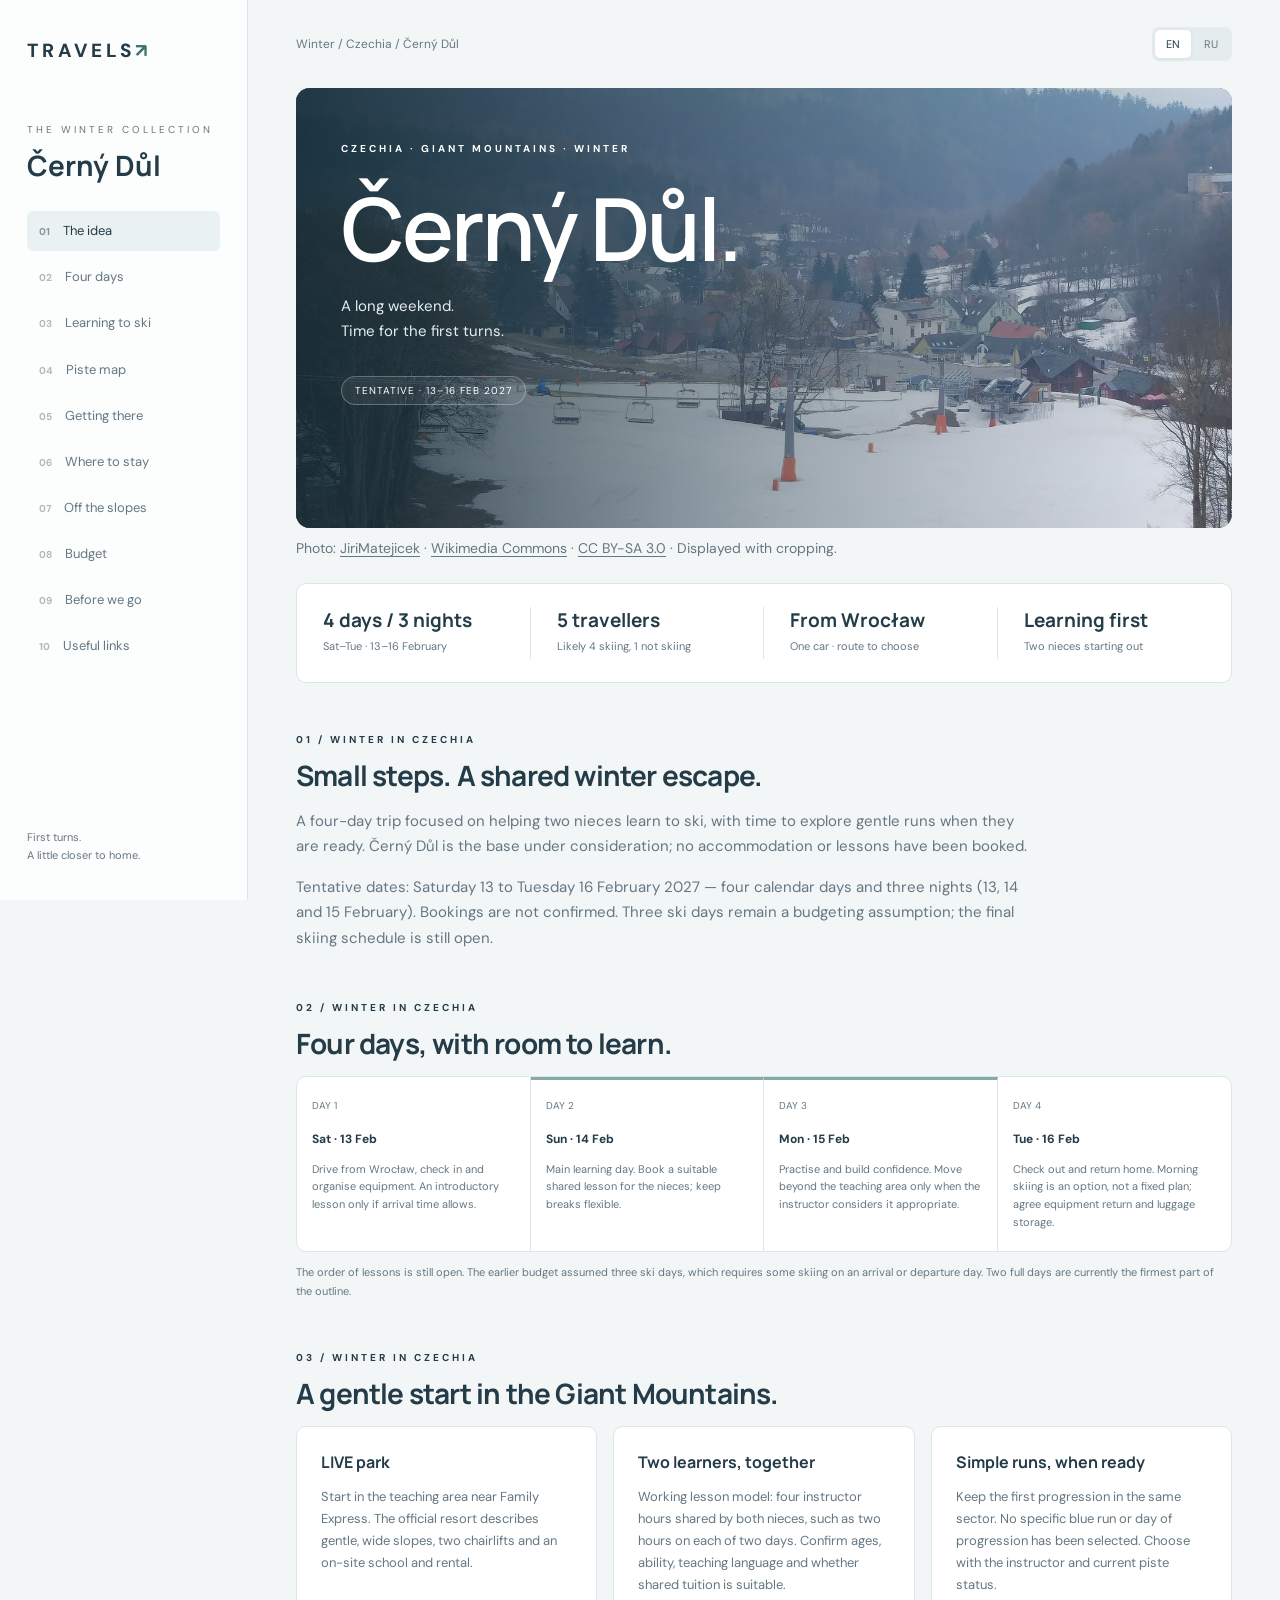
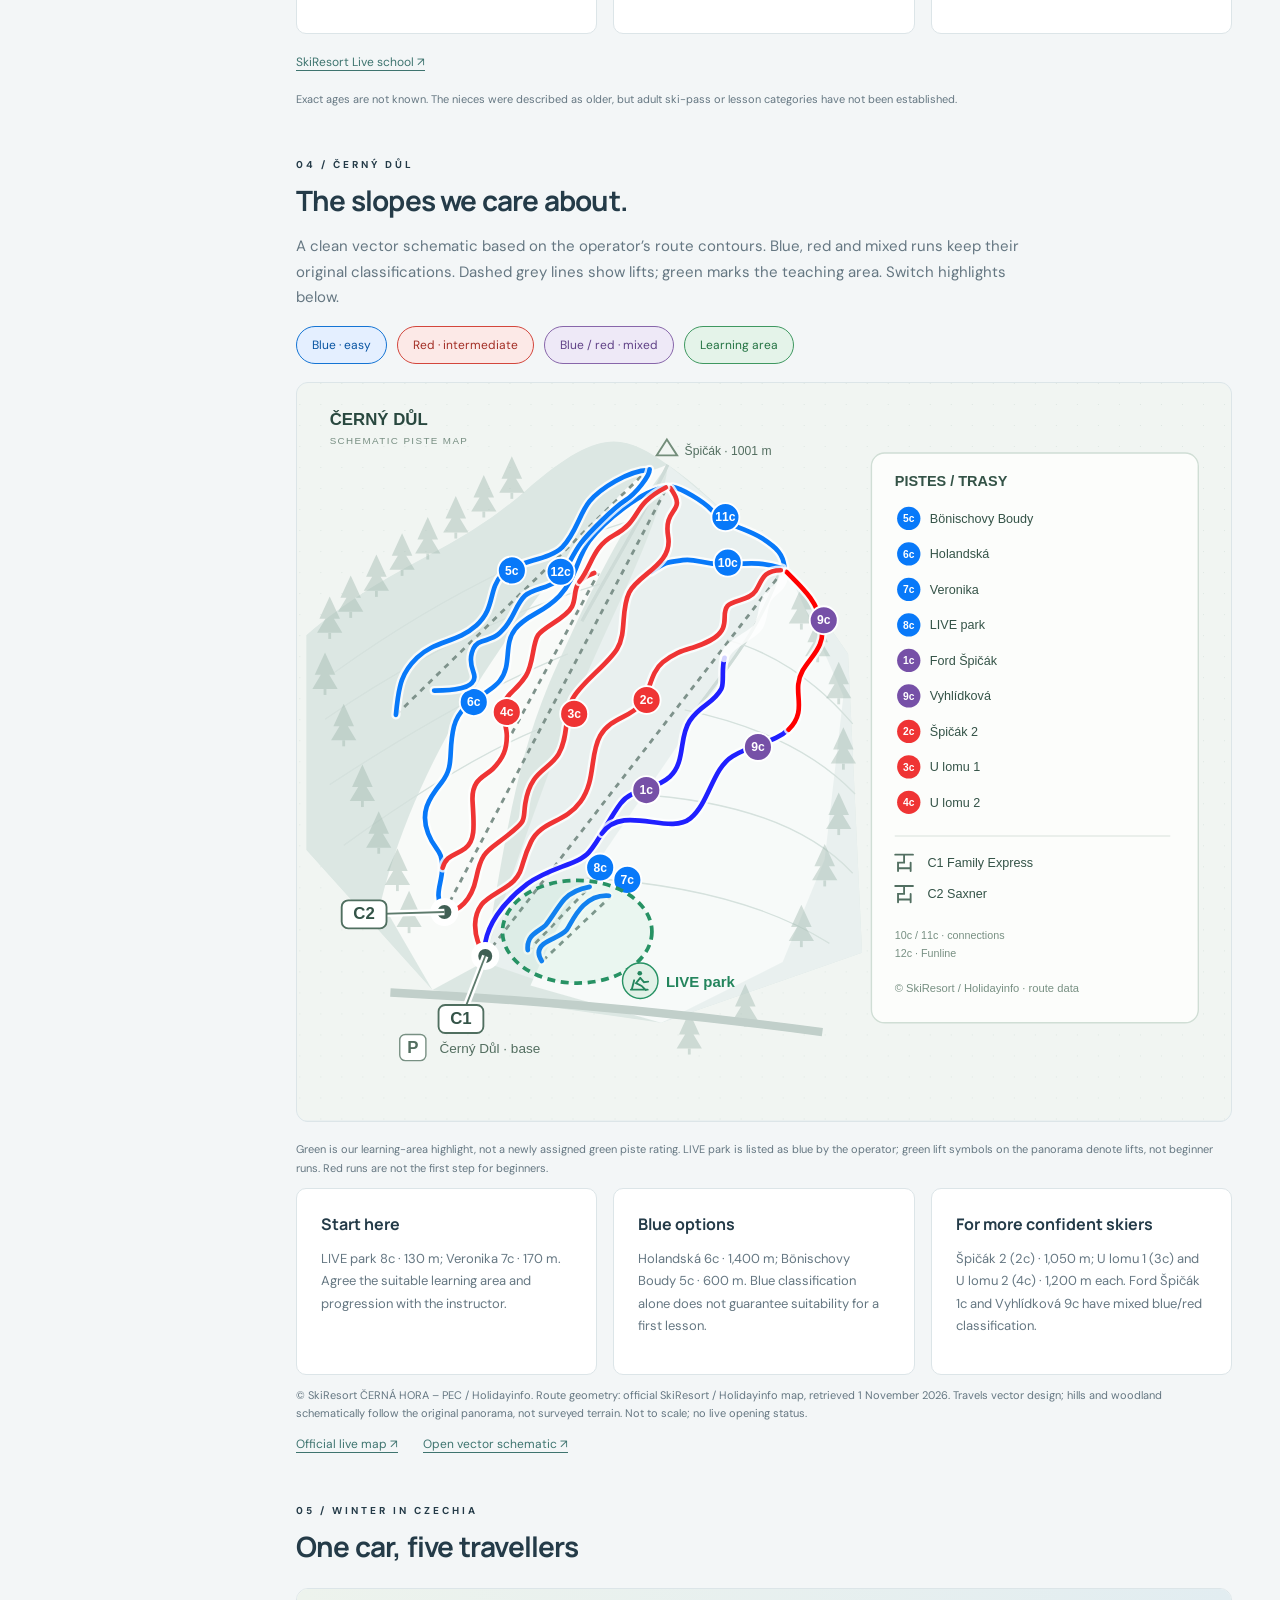
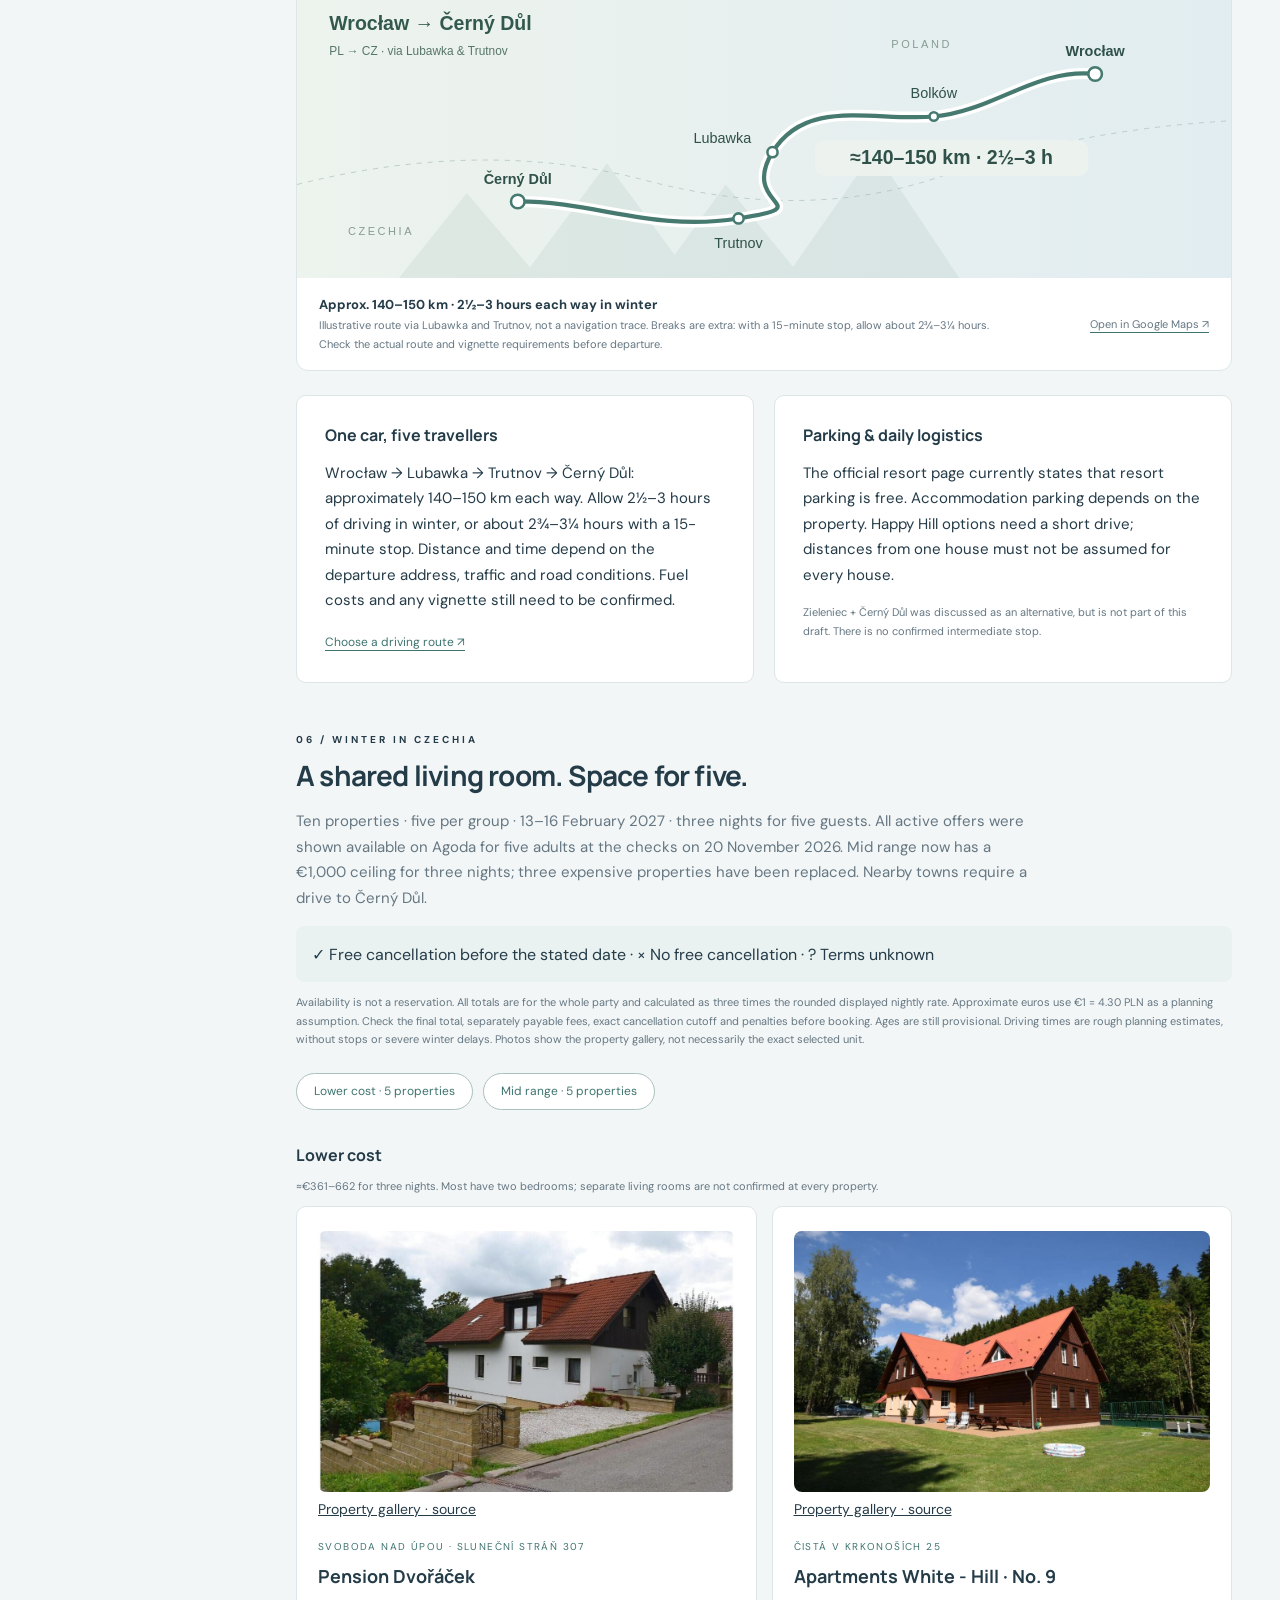
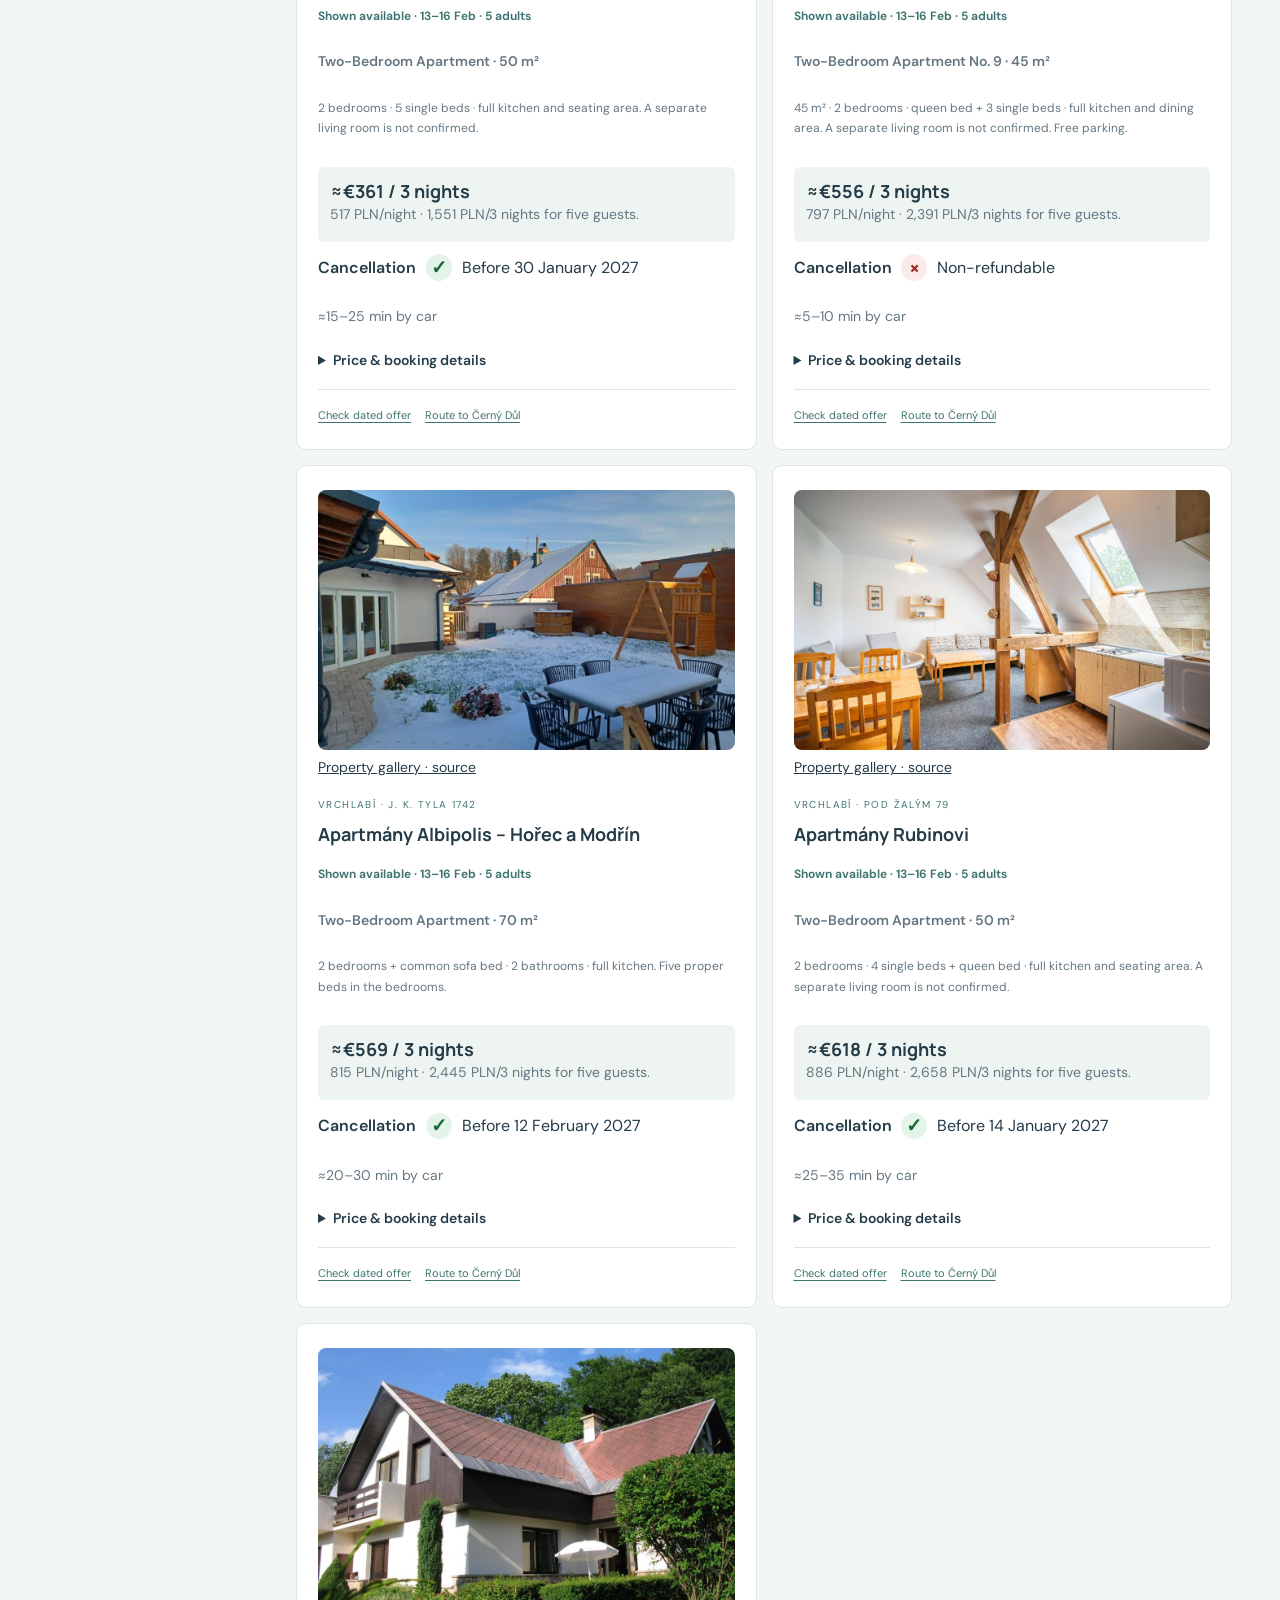
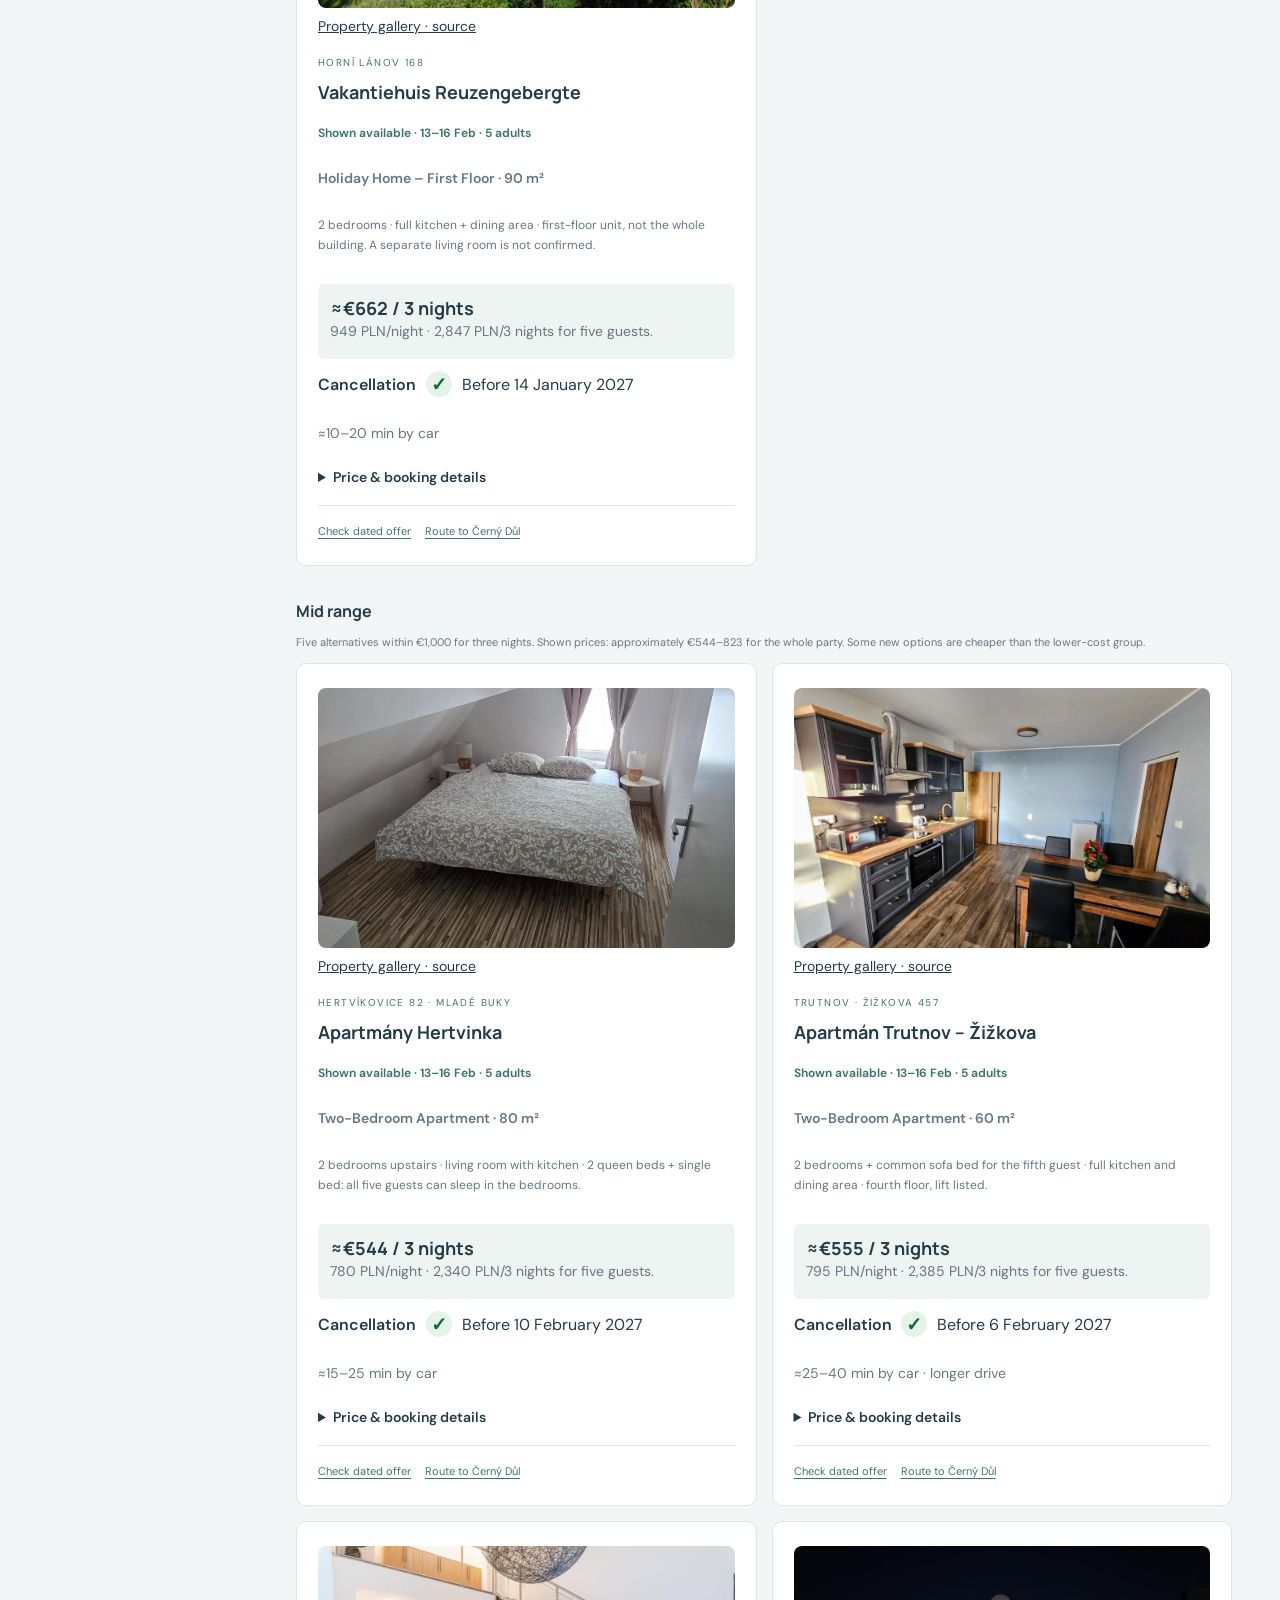
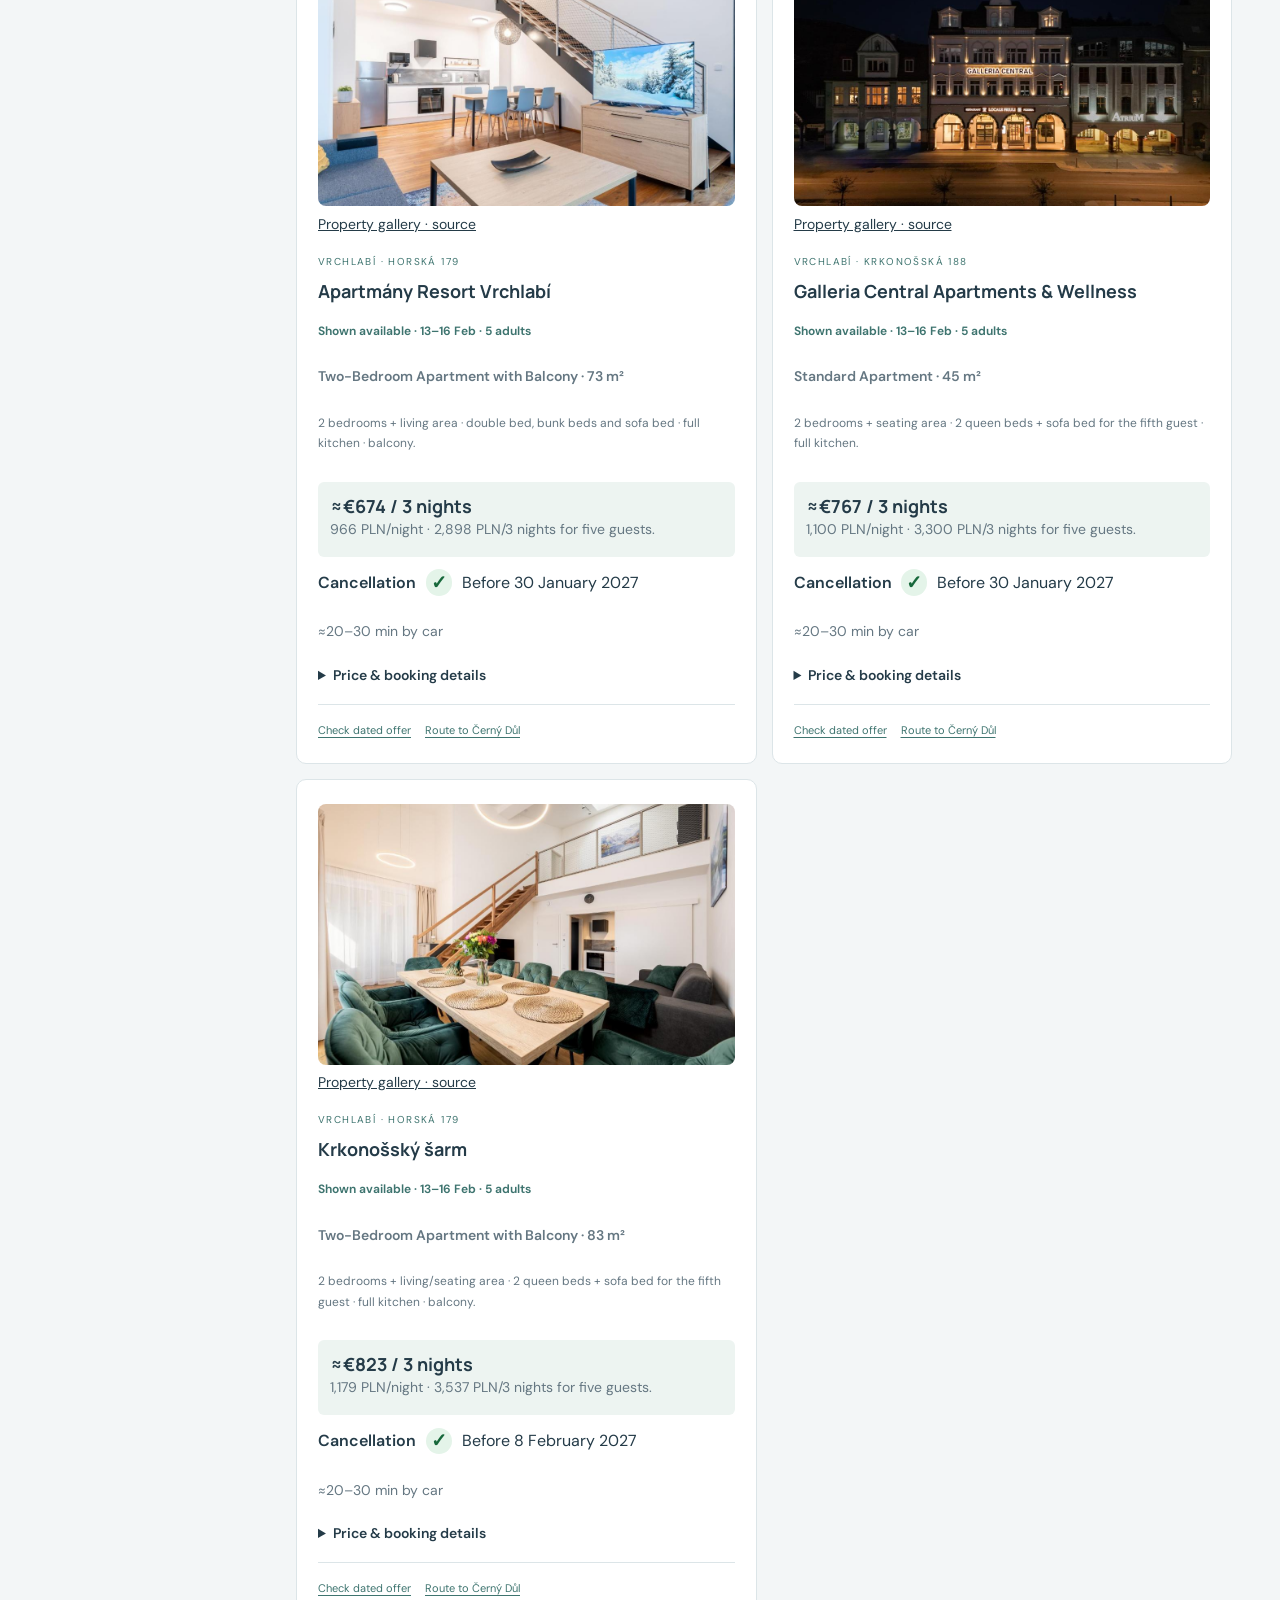
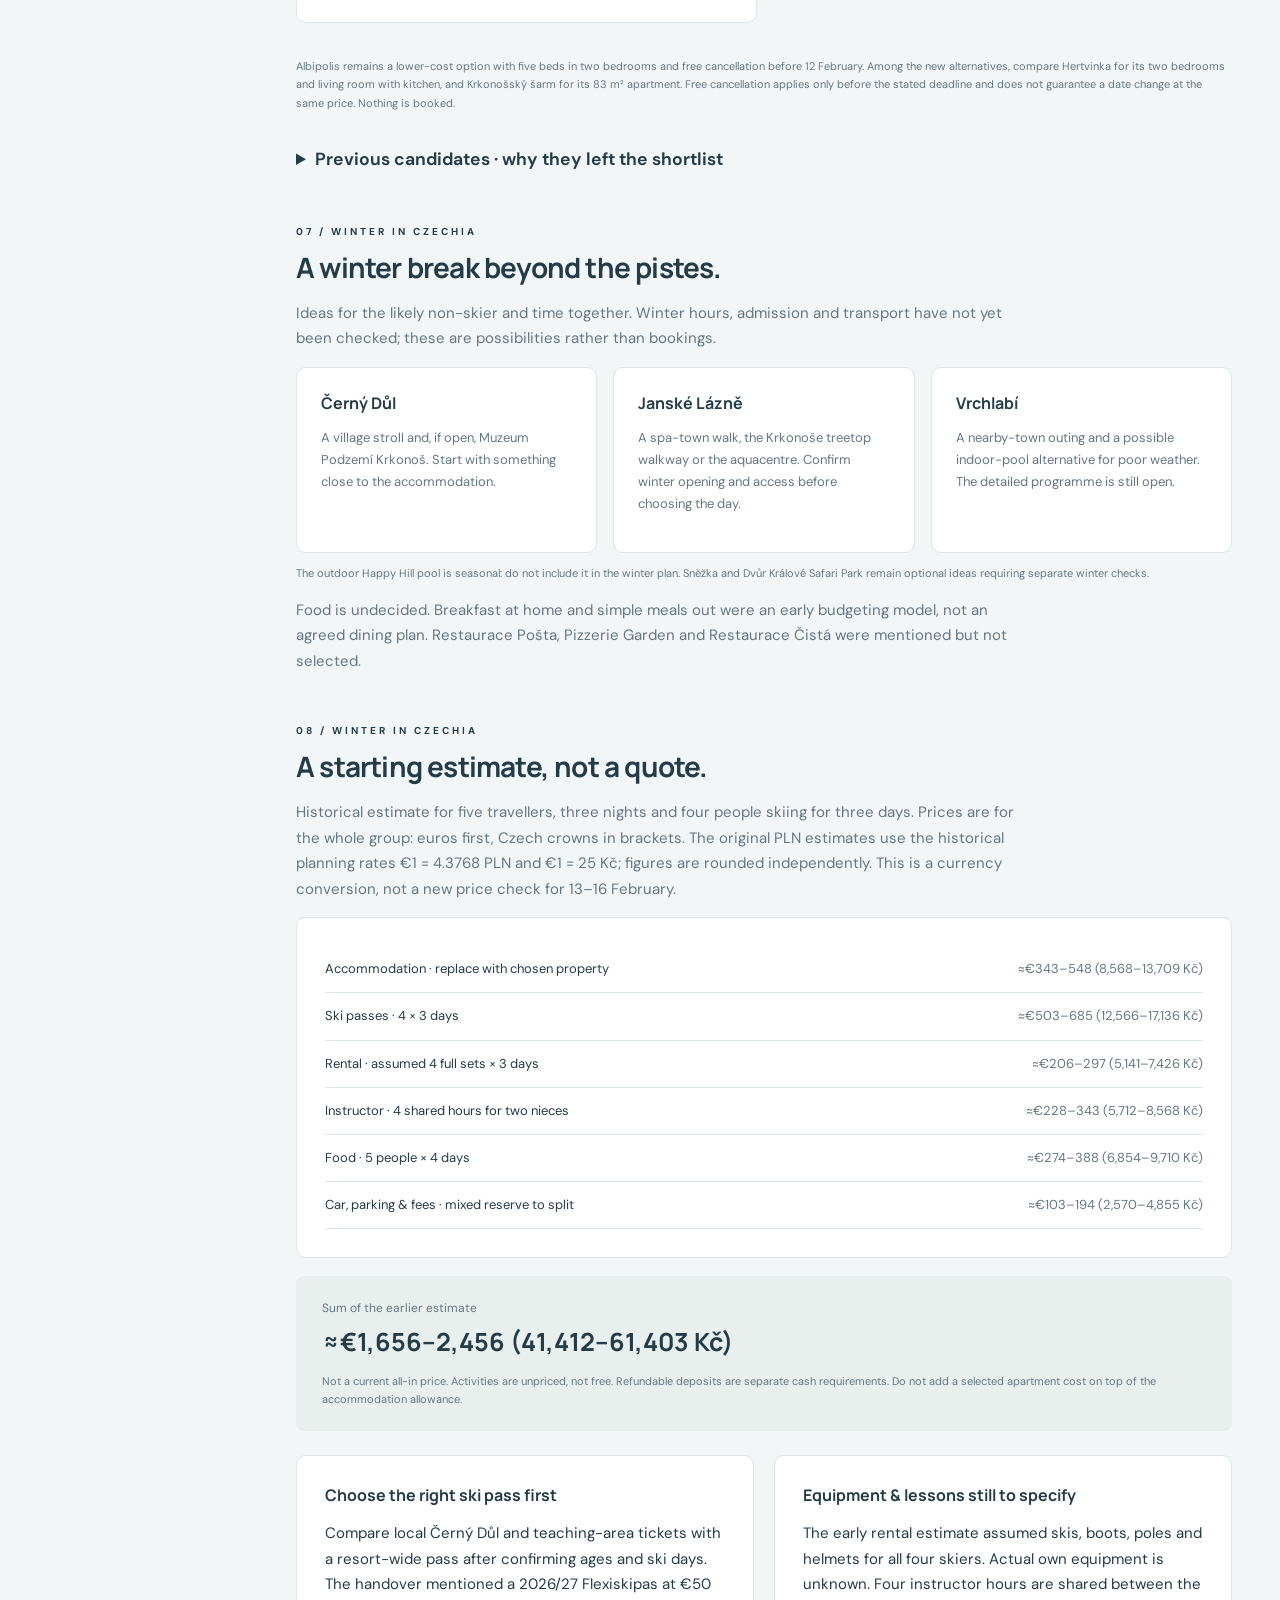
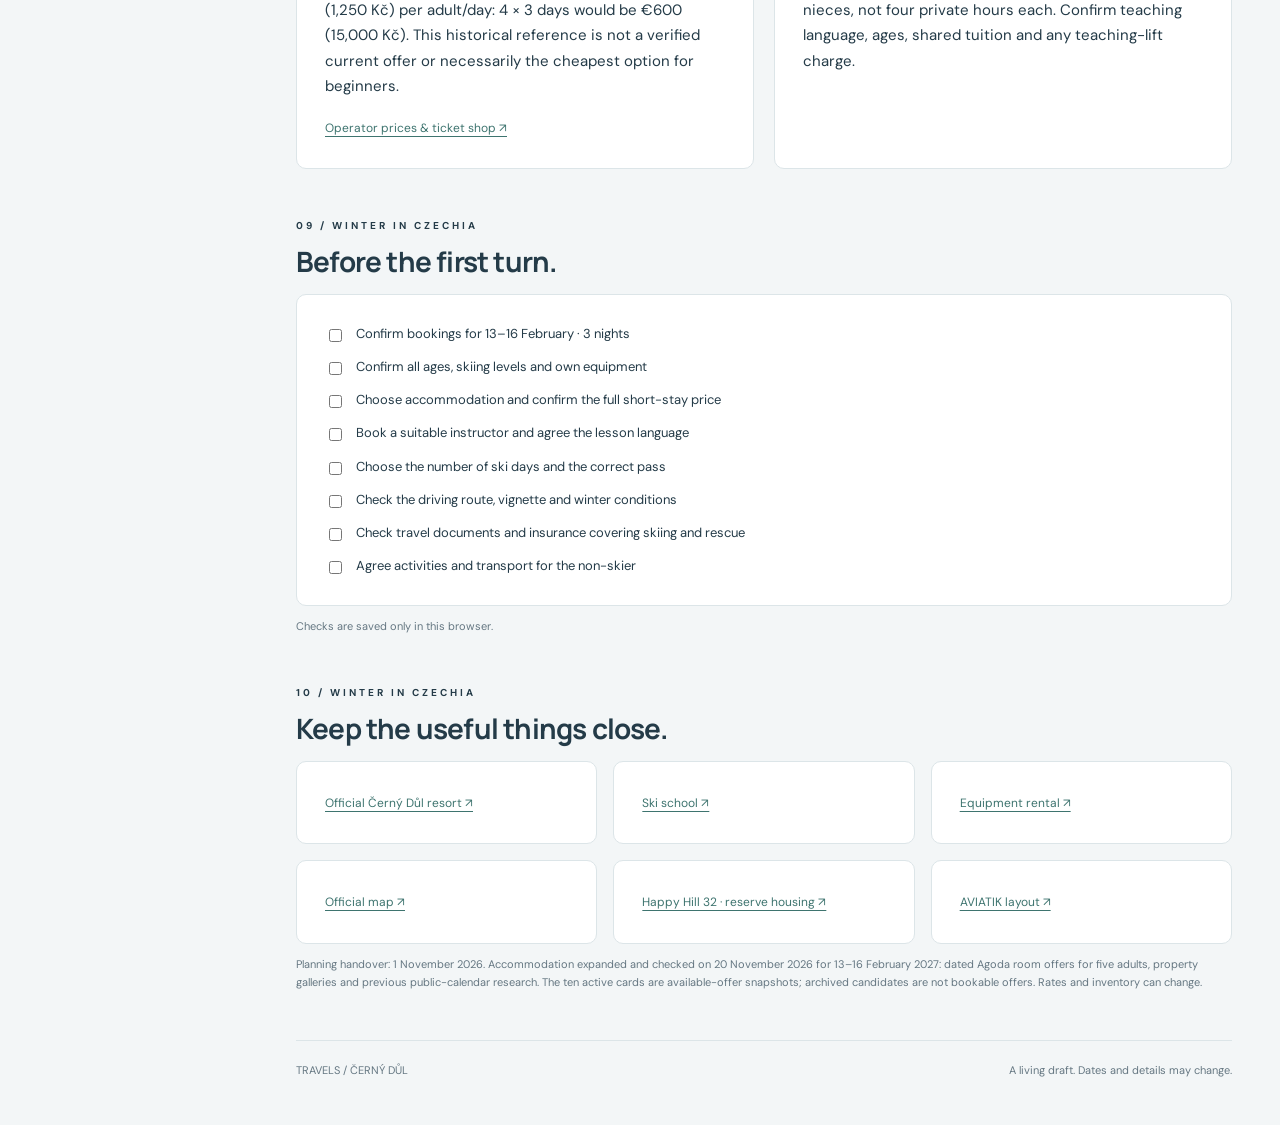
==== commit 1f50d512: "Update Cerny Dul trip dates, accommodation and resort imagery" ====
--- a/winter/cerny-dul/index.html
+++ b/winter/cerny-dul/index.html
@@ -1 +1 @@
-<!doctype html><html lang="en"><head><meta charset="utf-8"><meta name="viewport" content="width=device-width, initial-scale=1"><meta name="description" content="A four-day winter trip from Wrocław to Černý Důl in Czechia. Tentatively 11–14 February 2027. Family ski learning, accommodation and planning notes in English and Russian."><title>Černý Důl · Winter in Czechia · Travels</title><link rel="stylesheet" href="../../assets/css/site.css"></head><body><aside class="sidebar"><a class="brand" href="../../index.html">TRAVELS<span>↗</span></a><div data-i18n="cd-season" class="season">THE WINTER COLLECTION</div><div class="side-title">Černý Důl</div><nav class="nav" aria-label="Sections / Разделы"><a href="#overview"><b>01</b><span data-i18n="cd-nav-overview" >The idea</span></a><a href="#itinerary"><b>02</b><span data-i18n="cd-nav-itinerary" >Four days</span></a><a href="#skiing"><b>03</b><span data-i18n="cd-nav-skiing" >Learning to ski</span></a><a href="#piste-map"><b>04</b><span data-i18n="cd-nav-piste-map" >Piste map</span></a><a href="#road"><b>05</b><span data-i18n="cd-nav-road" >Getting there</span></a><a href="#stay"><b>06</b><span data-i18n="cd-nav-stay" >Where to stay</span></a><a href="#off-slopes"><b>07</b><span data-i18n="cd-nav-off-slopes" >Off the slopes</span></a><a href="#budget"><b>08</b><span data-i18n="cd-nav-budget" >Budget</span></a><a href="#packing"><b>09</b><span data-i18n="cd-nav-packing" >Before we go</span></a><a href="#links"><b>10</b><span data-i18n="cd-nav-links" >Useful links</span></a></nav><div data-i18n="cd-motto" class="side-bottom">First turns.<br>A little closer to home.</div></aside><main><header class="topbar"><span data-i18n="cd-breadcrumb" >Winter / Czechia / Černý Důl</span><div class="languages" role="group" aria-label="Language / Язык"><button type="button" data-lang="en" aria-pressed="true">EN</button><button type="button" data-lang="ru" aria-pressed="false">RU</button></div></header><div class="hero czech-hero"><img class="hero-art" src="images/winter-hills.svg" alt="" width="1400" height="650"><div class="hero-content"><div data-i18n="cd-eyebrow" class="eyebrow">CZECHIA · GIANT MOUNTAINS · WINTER</div><h1>Černý Důl.</h1><p data-i18n="cd-hero" >A long weekend.<br>Time for the first turns.</p><span data-i18n="cd-dates" class="pill">TENTATIVE · 11–14 FEB 2027</span></div></div><div class="stats"><div class="stat"><strong data-i18n="cd-stat-0" >4 days / 3 nights</strong><small data-i18n="cd-stat-sub-0" >Thu–Sun · nights to confirm</small></div><div class="stat"><strong data-i18n="cd-stat-1" >5 travellers</strong><small data-i18n="cd-stat-sub-1" >Likely 4 skiing, 1 not skiing</small></div><div class="stat"><strong data-i18n="cd-stat-2" >From Wrocław</strong><small data-i18n="cd-stat-sub-2" >One car · route to choose</small></div><div class="stat"><strong data-i18n="cd-stat-3" >Learning first</strong><small data-i18n="cd-stat-sub-3" >Two nieces starting out</small></div></div><section id="overview"><div data-i18n="cd-overview-eye" class="eyebrow">01 / WINTER IN CZECHIA</div><h2 data-i18n="cd-overview-title" >Small steps. A shared winter escape.</h2><p data-i18n="cd-idea" class="intro">A four-day trip focused on helping two nieces learn to ski, with time to explore gentle runs when they are ready. Černý Důl is the base under consideration; no accommodation or lessons have been booked.</p><p data-i18n="cd-date-note" class="intro">Working dates chosen for this draft: Thursday 11 to Sunday 14 February 2027. Dates may change. Three nights and three ski days are planning assumptions, not confirmed commitments.</p></section><section id="itinerary"><div data-i18n="cd-itinerary-eye" class="eyebrow">02 / WINTER IN CZECHIA</div><h2 data-i18n="cd-itinerary-title" >Four days, with room to learn.</h2><div class="days"><article class="day "><em data-i18n="cd-day-number-1" >DAY 1</em><strong data-i18n="cd-day-title-1" >Thu · 11 Feb</strong><p data-i18n="cd-day-text-1" >Drive from Wrocław, check in and organise equipment. An introductory lesson only if arrival time allows.</p></article><article class="day ski"><em data-i18n="cd-day-number-2" >DAY 2</em><strong data-i18n="cd-day-title-2" >Fri · 12 Feb</strong><p data-i18n="cd-day-text-2" >Main learning day. Book a suitable shared lesson for the nieces; keep breaks flexible.</p></article><article class="day ski"><em data-i18n="cd-day-number-3" >DAY 3</em><strong data-i18n="cd-day-title-3" >Sat · 13 Feb</strong><p data-i18n="cd-day-text-3" >Practise and build confidence. Move beyond the teaching area only when the instructor considers it appropriate.</p></article><article class="day "><em data-i18n="cd-day-number-4" >DAY 4</em><strong data-i18n="cd-day-title-4" >Sun · 14 Feb</strong><p data-i18n="cd-day-text-4" >Check out and return home. Morning skiing is an option, not a fixed plan; agree equipment return and luggage storage.</p></article></div><p data-i18n="cd-ski-days-note" class="note">The order of lessons is still open. The earlier budget assumed three ski days, which requires some skiing on an arrival or departure day. Two full days are currently the firmest part of the outline.</p></section><section id="skiing"><div data-i18n="cd-skiing-eye" class="eyebrow">03 / WINTER IN CZECHIA</div><h2 data-i18n="cd-skiing-title" >A gentle start in the Giant Mountains.</h2><div class="cards"><article class="card"><h3 data-i18n="cd-ski-title-0" >LIVE park</h3><p data-i18n="cd-ski-text-0" >Start in the teaching area near Family Express. The official resort describes gentle, wide slopes, two chairlifts and an on-site school and rental.</p></article><article class="card"><h3 data-i18n="cd-ski-title-1" >Two learners, together</h3><p data-i18n="cd-ski-text-1" >Working lesson model: four instructor hours shared by both nieces, such as two hours on each of two days. Confirm ages, ability, teaching language and whether shared tuition is suitable.</p></article><article class="card"><h3 data-i18n="cd-ski-title-2" >Simple runs, when ready</h3><p data-i18n="cd-ski-text-2" >Keep the first progression in the same sector. No specific blue run or day of progression has been selected. Choose with the instructor and current piste status.</p></article></div><p><a class="link" href="https://www.skiresort.cz/sluzby/lyzarska-skola/" target="_blank" rel="noopener"><span data-i18n="cd-school" >SkiResort Live school ↗</span></a></p><p data-i18n="cd-ages" class="note">Exact ages are not known. The nieces were described as older, but adult ski-pass or lesson categories have not been established.</p></section><section id="piste-map"><div class="eyebrow">04 / ČERNÝ DŮL</div><h2 data-i18n="cdmap-piste-title" >The slopes we care about.</h2><p data-i18n="cdmap-piste-intro" class="intro">A clean vector schematic based on the operator’s route contours. Blue, red and mixed runs keep their original classifications. Dashed grey lines show lifts; green marks the teaching area. Switch highlights below.</p><div class="piste-toggles" role="group" aria-label="Map highlights / Подсветка карты"><button type="button" data-piste-toggle="blue" aria-pressed="true" class="piste-toggle blue"><span data-i18n="cdmap-toggle-blue" >Blue · easy</span></button><button type="button" data-piste-toggle="red" aria-pressed="true" class="piste-toggle red"><span data-i18n="cdmap-toggle-red" >Red · intermediate</span></button><button type="button" data-piste-toggle="mixed" aria-pressed="true" class="piste-toggle mixed"><span data-i18n="cdmap-toggle-mixed" >Blue / red · mixed</span></button><button type="button" data-piste-toggle="learning" aria-pressed="true" class="piste-toggle learning"><span data-i18n="cdmap-toggle-learning" >Learning area</span></button></div><div class="cd-piste-frame"><svg class="cd-piste-svg" viewBox="400 2880 2000 1580" xmlns="http://www.w3.org/2000/svg" role="img" aria-labelledby="cd-piste-title"><title id="cd-piste-title">Černý Důl: schematic piste map</title><defs><pattern id="cd-dots" width="45" height="45" patternUnits="userSpaceOnUse"><circle cx="0" cy="0" r="1.5" fill="#bdcec7"/></pattern><symbol id="cd-chair" viewBox="0 0 50 50"><path d="M6 10h38M25 10v17H12v12h27V27M12 39v6m27-6v6" fill="none" stroke="currentColor" stroke-width="4" stroke-linecap="round"/></symbol><symbol id="cd-learn" viewBox="0 0 50 50"><circle cx="24" cy="9" r="5" fill="currentColor"/><path d="m25 19-9 11 12 6 9 9M25 19l8 9 9-1M5 44h36M12 24 7 43" fill="none" stroke="currentColor" stroke-width="4" stroke-linecap="round"/></symbol></defs><path fill="#f1f5f2" d="M400 2880h2000v1580H400z"/><path fill="url(#cd-dots)" d="M400 2880h2000v1580H400z"/><g id="cd-terrain" aria-hidden="true"><path d="M420 3420C610 3260 730 3250 890 3110S1100 2990 1194 3055C1290 3120 1370 3220 1442 3260L1580 3460 1610 4100 1180 4250 690 4180 420 3880Z" fill="#dce7e3"/><path d="M1194 3055C1180 3200 1050 3410 970 3630S860 3930 800 4120L1180 4250 1610 4100 1580 3460 1442 3260C1350 3190 1265 3110 1194 3055Z" fill="#e9f0ef"/><path d="M1194 3055C1100 3180 1030 3320 950 3500S850 3840 800 4120L690 4180 580 3990C650 3710 810 3470 960 3280S1120 3080 1194 3055Z" fill="#f8faf8"/><path d="M1442 3260C1370 3440 1260 3590 1130 3780S970 4010 900 4170L1180 4250 1440 4120 1530 3900 1570 3550Z" fill="#f7faf9"/><path d="M1194 3055C1150 3150 1070 3280 1010 3390M1442 3260C1390 3420 1310 3500 1240 3600" fill="none" stroke="#cedbd7" stroke-width="7"/><g fill="none" stroke="#d5e1dd" stroke-width="3"><path d="M480 3500Q800 3270 1130 3170M460 3600Q750 3400 1050 3310M470 3740Q760 3550 980 3460M500 3870Q750 3690 920 3620M1320 3430Q1470 3470 1590 3610M1230 3580Q1470 3630 1595 3760M1120 3760Q1450 3780 1590 3930M1020 3940Q1350 3960 1540 4080"/></g></g><g id="cd-woods" fill="#9db6ac" opacity=".42" aria-hidden="true"><path d="m470 3337 -22 48h13l-18 30h54l-18-30h13z"/><path d="M467 3415h6v13h-6z"/><path d="m515 3292 -22 48h13l-18 30h54l-18-30h13z"/><path d="M512 3370h6v13h-6z"/><path d="m570 3247 -22 48h13l-18 30h54l-18-30h13z"/><path d="M567 3325h6v13h-6z"/><path d="m625 3202 -22 48h13l-18 30h54l-18-30h13z"/><path d="M622 3280h6v13h-6z"/><path d="m680 3167 -22 48h13l-18 30h54l-18-30h13z"/><path d="M677 3245h6v13h-6z"/><path d="m740 3122 -22 48h13l-18 30h54l-18-30h13z"/><path d="M737 3200h6v13h-6z"/><path d="m800 3077 -22 48h13l-18 30h54l-18-30h13z"/><path d="M797 3155h6v13h-6z"/><path d="m860 3037 -22 48h13l-18 30h54l-18-30h13z"/><path d="M857 3115h6v13h-6z"/><path d="m460 3457 -22 48h13l-18 30h54l-18-30h13z"/><path d="M457 3535h6v13h-6z"/><path d="m500 3567 -22 48h13l-18 30h54l-18-30h13z"/><path d="M497 3645h6v13h-6z"/><path d="m540 3697 -22 48h13l-18 30h54l-18-30h13z"/><path d="M537 3775h6v13h-6z"/><path d="m575 3797 -22 48h13l-18 30h54l-18-30h13z"/><path d="M572 3875h6v13h-6z"/><path d="m615 3877 -22 48h13l-18 30h54l-18-30h13z"/><path d="M612 3955h6v13h-6z"/><path d="m640 3967 -22 48h13l-18 30h54l-18-30h13z"/><path d="M637 4045h6v13h-6z"/><path d="m1480 3317 -22 48h13l-18 30h54l-18-30h13z"/><path d="M1477 3395h6v13h-6z"/><path d="m1515 3387 -22 48h13l-18 30h54l-18-30h13z"/><path d="M1512 3465h6v13h-6z"/><path d="m1560 3477 -22 48h13l-18 30h54l-18-30h13z"/><path d="M1557 3555h6v13h-6z"/><path d="m1570 3617 -22 48h13l-18 30h54l-18-30h13z"/><path d="M1567 3695h6v13h-6z"/><path d="m1560 3757 -22 48h13l-18 30h54l-18-30h13z"/><path d="M1557 3835h6v13h-6z"/><path d="m1530 3867 -22 48h13l-18 30h54l-18-30h13z"/><path d="M1527 3945h6v13h-6z"/><path d="m1480 3997 -22 48h13l-18 30h54l-18-30h13z"/><path d="M1477 4075h6v13h-6z"/><path d="m1360 4167 -22 48h13l-18 30h54l-18-30h13z"/><path d="M1357 4245h6v13h-6z"/><path d="m1240 4227 -22 48h13l-18 30h54l-18-30h13z"/><path d="M1237 4305h6v13h-6z"/></g><path d="M600 4185Q1080 4210 1525 4270" fill="none" stroke="#c1cfca" stroke-width="18"/><text x="470" y="2970" font-family="Arial,sans-serif" font-size="36" font-weight="700" fill="#29483f">ČERNÝ DŮL</text><text x="470" y="3010" font-family="Arial,sans-serif" font-size="21" letter-spacing="3" fill="#778e82">SCHEMATIC PISTE MAP</text><g fill="none" stroke="#7e928b" stroke-width="6" stroke-dasharray="12 12"><line x1="715.7" y1="4012.8" x2="1193.9" y2="3100.2"/><line x1="803.1" y1="4106.9" x2="1442" y2="3280.2"/><line x1="860.1" y1="3630" x2="1045.5" y2="3287"/><line x1="612.4" y1="3590.3" x2="1155.5" y2="3061.8"/><line x1="926.5" y1="4116.8" x2="1070.9" y2="3980.4"/><line x1="893.6" y1="4097.2" x2="1026.1" y2="3959.5"/></g><g fill="none" stroke-linecap="round" stroke-linejoin="round"><g data-piste-layer="blue"><title>5c Bönischovy Boudy</title><path d="M1152.5,3066.4c-43.3,1-104.2,40.3-126,67 c-21.8,26.7-29.2,68.5-58.3,97.9c-29.1,29.4-100,28.9-129.6,59.8c-29.6,30.9-13.1,70.8-54.7,108c-41.6,37.2-89,32.4-126.7,69.1 c-32.8,32-39.3,56.3-45.4,122.4" stroke="white" stroke-opacity=".8" stroke-width="20"/><path d="M1152.5,3066.4c-43.3,1-104.2,40.3-126,67 c-21.8,26.7-29.2,68.5-58.3,97.9c-29.1,29.4-100,28.9-129.6,59.8c-29.6,30.9-13.1,70.8-54.7,108c-41.6,37.2-89,32.4-126.7,69.1 c-32.8,32-39.3,56.3-45.4,122.4" stroke="#0879f9" stroke-width="10"/><circle cx="860.0999999999999" cy="3281.25" r="30" fill="#0879f9" stroke="white" stroke-width="4"/><text x="860.0999999999999" y="3290.25" stroke="none" fill="white" text-anchor="middle" font-family="Arial,sans-serif" font-weight="bold" font-size="26">5c</text></g><g data-piste-layer="blue"><title>7c Veronika</title><path d="M924,4117.6c-7.7-11.9-10.4-24.6,3.6-36 c14-11.4,39.3-17.6,49.7-30.2c10.3-12.6,32.5-78.2,90.7-73.4" stroke="white" stroke-opacity=".8" stroke-width="20"/><path d="M924,4117.6c-7.7-11.9-10.4-24.6,3.6-36 c14-11.4,39.3-17.6,49.7-30.2c10.3-12.6,32.5-78.2,90.7-73.4" stroke="#0879f9" stroke-width="10"/><circle cx="1107.4" cy="3944.05" r="30" fill="#0879f9" stroke="white" stroke-width="4"/><text x="1107.4" y="3953.05" stroke="none" fill="white" text-anchor="middle" font-family="Arial,sans-serif" font-weight="bold" font-size="26">7c</text></g><g data-piste-layer="blue"><title>8c LIVE park</title><path d="M1026.6,3958.9c-21.8,3.9-40.4,12.2-53.3,25.9 c-12.9,13.7-30.3,44.2-41,56.2c-10.7,11.9-42.1,18.3-38.2,53.3" stroke="white" stroke-opacity=".8" stroke-width="20"/><path d="M1026.6,3958.9c-21.8,3.9-40.4,12.2-53.3,25.9 c-12.9,13.7-30.3,44.2-41,56.2c-10.7,11.9-42.1,18.3-38.2,53.3" stroke="#0879f9" stroke-width="10"/><circle cx="1049.1999999999998" cy="3917.45" r="30" fill="#0879f9" stroke="white" stroke-width="4"/><text x="1049.1999999999998" y="3926.45" stroke="none" fill="white" text-anchor="middle" font-family="Arial,sans-serif" font-weight="bold" font-size="26">8c</text></g><g data-piste-layer="blue"><title>11c Propojovací cesta</title><path d="M1203.7,3102.4c19.2,3.1,65.3,29.6,84.2,49.7 c33.2,35.1,75.7,39.6,108,60.5c32.3,20.9,45.2,34.1,48.2,62.6" stroke="white" stroke-opacity=".8" stroke-width="20"/><path d="M1203.7,3102.4c19.2,3.1,65.3,29.6,84.2,49.7 c33.2,35.1,75.7,39.6,108,60.5c32.3,20.9,45.2,34.1,48.2,62.6" stroke="#0879f9" stroke-width="10"/><circle cx="1317.4" cy="3167.35" r="30" fill="#0879f9" stroke="white" stroke-width="4"/><text x="1317.4" y="3176.35" stroke="none" fill="white" text-anchor="middle" font-family="Arial,sans-serif" font-weight="bold" font-size="26">11c</text></g><g data-piste-layer="blue"><title>10c Spojka</title><path d="M1439.1,3276.6c-45.6-14-67.2-10.6-119.5-8.6 c-52.3,2-62.5-13.4-93.6-8.6s-32.4,0.7-67,25.2" stroke="white" stroke-opacity=".8" stroke-width="20"/><path d="M1439.1,3276.6c-45.6-14-67.2-10.6-119.5-8.6 c-52.3,2-62.5-13.4-93.6-8.6s-32.4,0.7-67,25.2" stroke="#0879f9" stroke-width="10"/><circle cx="1322.4" cy="3264.75" r="30" fill="#0879f9" stroke="white" stroke-width="4"/><text x="1322.4" y="3273.75" stroke="none" fill="white" text-anchor="middle" font-family="Arial,sans-serif" font-weight="bold" font-size="26">10c</text></g><g data-piste-layer="blue"><title>6c Holandská</title><path d="M1194.8,3103.1c-56.7,3.2-141.1,78-168.5,114.5 s-27.4,79.2-64.1,118.1c-36.7,38.9-68.9,38.8-95,71.3c-26.1,32.5-5.6,76.9-33.1,110.9c-27.6,34-84,42.2-97.9,97.2 c-13.9,55,2.5,84.2-26.6,120.2c-29.1,36-46,64.8-28.8,109.4c15.3,39.7,30.6,32.9,30.2,73.4c-0.3,35.8-19.3,55.4,2.2,90.7" stroke="white" stroke-opacity=".8" stroke-width="20"/><path d="M1194.8,3103.1c-56.7,3.2-141.1,78-168.5,114.5 s-27.4,79.2-64.1,118.1c-36.7,38.9-68.9,38.8-95,71.3c-26.1,32.5-5.6,76.9-33.1,110.9c-27.6,34-84,42.2-97.9,97.2 c-13.9,55,2.5,84.2-26.6,120.2c-29.1,36-46,64.8-28.8,109.4c15.3,39.7,30.6,32.9,30.2,73.4c-0.3,35.8-19.3,55.4,2.2,90.7" stroke="#0879f9" stroke-width="10"/><circle cx="778.5" cy="3563.25" r="30" fill="#0879f9" stroke="white" stroke-width="4"/><text x="778.5" y="3572.25" stroke="none" fill="white" text-anchor="middle" font-family="Arial,sans-serif" font-weight="bold" font-size="26">6c</text></g><g data-piste-layer="mixed"><title>1c Ford Špičák</title><path d="M801.7,4104.6c-3.6-61.3,43.8-115.9,91.4-151.9 c47.7-36,107.7-40.4,131.8-67.7c24-27.3,42.4-70.6,67.7-104.4c25.3-33.8,71.5-26.2,105.8-57.6s18.5-83.8,42.5-119.5 c24-35.7,50.2-35.7,67.7-68.4c6.9-12.9-0.5-42.9,6.9-66.7" stroke="white" stroke-opacity=".8" stroke-width="20"/><path d="M801.7,4104.6c-3.6-61.3,43.8-115.9,91.4-151.9 c47.7-36,107.7-40.4,131.8-67.7c24-27.3,42.4-70.6,67.7-104.4c25.3-33.8,71.5-26.2,105.8-57.6s18.5-83.8,42.5-119.5 c24-35.7,50.2-35.7,67.7-68.4c6.9-12.9-0.5-42.9,6.9-66.7" stroke="#2020FF" stroke-width="10"/><path d="M1315.2,3467.7c1.1-3.6,2.6-7.1,4.6-10.4 c14.7-24.5,56.4-36.4,68.4-56.2c12-19.8,7.4-45.2,20.2-62.6s34.4-20.2,33.8-55.4" stroke="white" stroke-opacity=".8" stroke-width="20"/><path d="M1315.2,3467.7c1.1-3.6,2.6-7.1,4.6-10.4 c14.7-24.5,56.4-36.4,68.4-56.2c12-19.8,7.4-45.2,20.2-62.6s34.4-20.2,33.8-55.4" stroke="" stroke-width="10"/><circle cx="1147.9" cy="3751.75" r="30" fill="#7650a7" stroke="white" stroke-width="4"/><text x="1147.9" y="3760.75" stroke="none" fill="white" text-anchor="middle" font-family="Arial,sans-serif" font-weight="bold" font-size="26">1c</text></g><g data-piste-layer="mixed"><title>9c Vyhlídková</title><path d="M1451.8,3622.2c-27.2,27.4-71.9,28.8-118.8,56.9 c-43.6,26.1-50,99.9-90.7,133.2c-46.2,37.8-144.2-32.4-189.4,32.4" stroke="white" stroke-opacity=".8" stroke-width="20"/><path d="M1451.8,3622.2c-27.2,27.4-71.9,28.8-118.8,56.9 c-43.6,26.1-50,99.9-90.7,133.2c-46.2,37.8-144.2-32.4-189.4,32.4" stroke="#2020FF" stroke-width="10"/><path d="M1448.2,3284.6c36,36.4,65.4,61.6,74.9,110.9 c9.5,49.3-22.1,68.3-40.3,100.2c-26.5,46.6,14.3,81.7-30.2,126.7" stroke="white" stroke-opacity=".8" stroke-width="20"/><path d="M1448.2,3284.6c36,36.4,65.4,61.6,74.9,110.9 c9.5,49.3-22.1,68.3-40.3,100.2c-26.5,46.6,14.3,81.7-30.2,126.7" stroke="#FF0000" stroke-width="10"/><circle cx="1387" cy="3659.45" r="30" fill="#7650a7" stroke="white" stroke-width="4"/><text x="1387" y="3668.45" stroke="none" fill="white" text-anchor="middle" font-family="Arial,sans-serif" font-weight="bold" font-size="26">9c</text><circle cx="1527.9" cy="3388.05" r="30" fill="#7650a7" stroke="white" stroke-width="4"/><text x="1527.9" y="3397.05" stroke="none" fill="white" text-anchor="middle" font-family="Arial,sans-serif" font-weight="bold" font-size="26">9c</text></g><g data-piste-layer="red"><title>3c U lomu 1</title><path d="M1199.7,3105.4c38.4,53.4-16.2,37.3-4.9,103.5 c10.3,59.9-64.5,80.7-83.5,119.5c-19,38.8-4.5,86-25.9,121c-21.4,35-78.6,73-95.8,108c-17.2,35-8,81.5-29.5,117.4 c-21.5,35.9-60,33.9-71.3,105.8c-5.8,37,5.8,33.6-38.2,68.4c-43.9,34.8-54.7,31.6-67,91.4c-9.8,47.9-37.8,70.8-64.8,73.4" stroke="white" stroke-opacity=".8" stroke-width="20"/><path d="M1199.7,3105.4c38.4,53.4-16.2,37.3-4.9,103.5 c10.3,59.9-64.5,80.7-83.5,119.5c-19,38.8-4.5,86-25.9,121c-21.4,35-78.6,73-95.8,108c-17.2,35-8,81.5-29.5,117.4 c-21.5,35.9-60,33.9-71.3,105.8c-5.8,37,5.8,33.6-38.2,68.4c-43.9,34.8-54.7,31.6-67,91.4c-9.8,47.9-37.8,70.8-64.8,73.4" stroke="#ef3434" stroke-width="10"/><circle cx="993.5" cy="3588.55" r="30" fill="#ef3434" stroke="white" stroke-width="4"/><text x="993.5" y="3597.55" stroke="none" fill="white" text-anchor="middle" font-family="Arial,sans-serif" font-weight="bold" font-size="26">3c</text></g><g data-piste-layer="red"><title>2c Špičák 2</title><path d="M1436,3280.9c-39.5,0.1-40.2,23.6-54,44.6 c-13.8,21.1-48.3,18.2-59.8,31.7c-11.5,13.5-2.2,27.9-10.1,47.5c-8.3,20.7-42,34.8-61.9,41c-19.9,6.2-40,10.2-67,32.4 c-27.6,22.7-25.4,60.9-47.5,90c-22.1,29.1-63.2,27-86.4,67c-23.2,40-8.5,95.4-42.5,141.8c-33.9,46.4-83.6,40.1-105.8,85.7 c-22.2,45.5-14.9,60-36.7,83.5c-16.4,17.6-55.6,32.7-69.1,51.1c-13.6,18.4-24.9,54.4,5.8,110.2" stroke="white" stroke-opacity=".8" stroke-width="20"/><path d="M1436,3280.9c-39.5,0.1-40.2,23.6-54,44.6 c-13.8,21.1-48.3,18.2-59.8,31.7c-11.5,13.5-2.2,27.9-10.1,47.5c-8.3,20.7-42,34.8-61.9,41c-19.9,6.2-40,10.2-67,32.4 c-27.6,22.7-25.4,60.9-47.5,90c-22.1,29.1-63.2,27-86.4,67c-23.2,40-8.5,95.4-42.5,141.8c-33.9,46.4-83.6,40.1-105.8,85.7 c-22.2,45.5-14.9,60-36.7,83.5c-16.4,17.6-55.6,32.7-69.1,51.1c-13.6,18.4-24.9,54.4,5.8,110.2" stroke="#ef3434" stroke-width="10"/><circle cx="1148.6" cy="3558.85" r="30" fill="#ef3434" stroke="white" stroke-width="4"/><text x="1148.6" y="3567.85" stroke="none" fill="white" text-anchor="middle" font-family="Arial,sans-serif" font-weight="bold" font-size="26">2c</text></g><g data-piste-layer="red"><title>4c U lomu 2</title><path d="M1036.4,3286.7c-53.4,17.9-34.3,46.5-47.5,72 c-13.2,25.5-60.2,42.7-72.7,61.2c-12.5,18.5-9,60-25.9,87.1c-19.8,31.8-38.3,34.6-46.8,58.3c-8.5,23.7,5.9,46.5,5.8,70.6 c-0.1,27-6.8,47.8-30.2,70.6c-17.7,17.1-45.9,21.4-43.2,69.1c2.7,47.8,7.4,83.8-15.8,100.8c-23.3,17-39.6,13.2-48.2,41.8" stroke="white" stroke-opacity=".8" stroke-width="20"/><path d="M1036.4,3286.7c-53.4,17.9-34.3,46.5-47.5,72 c-13.2,25.5-60.2,42.7-72.7,61.2c-12.5,18.5-9,60-25.9,87.1c-19.8,31.8-38.3,34.6-46.8,58.3c-8.5,23.7,5.9,46.5,5.8,70.6 c-0.1,27-6.8,47.8-30.2,70.6c-17.7,17.1-45.9,21.4-43.2,69.1c2.7,47.8,7.4,83.8-15.8,100.8c-23.3,17-39.6,13.2-48.2,41.8" stroke="#ef3434" stroke-width="10"/><path d="M1189.7,3103.8c-75.8,39-49.6,68.3-110.3,101.8 c-48,26.4-46.6,64.1-74.7,99.8" stroke="white" stroke-opacity=".8" stroke-width="20"/><path d="M1189.7,3103.8c-75.8,39-49.6,68.3-110.3,101.8 c-48,26.4-46.6,64.1-74.7,99.8" stroke="#ef3434" stroke-width="10"/><circle cx="849.2" cy="3584.55" r="30" fill="#ef3434" stroke="white" stroke-width="4"/><text x="849.2" y="3593.55" stroke="none" fill="white" text-anchor="middle" font-family="Arial,sans-serif" font-weight="bold" font-size="26">4c</text></g><g data-piste-layer="blue"><title>12c Funline</title><path d="M693.7,3538.7c21.9,0,99.8,0.6,84.2-38.9 c-11.9-30-3.4-60.1,17.3-66.2c30.6-9.1,35.2-12.6,51.8-32.4c18-21.4,22.6-48.1,41-65.5c16.1-15.1,52.4-16.3,69.8-33.1 c17.4-16.8,31.1-54.7,49.7-79.2c18.6-24.5,70.2-75.4,95.8-92.2c22.4-14.7,51.6-51.7,51.8-66.2" stroke="white" stroke-opacity=".8" stroke-width="20"/><path d="M693.7,3538.7c21.9,0,99.8,0.6,84.2-38.9 c-11.9-30-3.4-60.1,17.3-66.2c30.6-9.1,35.2-12.6,51.8-32.4c18-21.4,22.6-48.1,41-65.5c16.1-15.1,52.4-16.3,69.8-33.1 c17.4-16.8,31.1-54.7,49.7-79.2c18.6-24.5,70.2-75.4,95.8-92.2c22.4-14.7,51.6-51.7,51.8-66.2" stroke="#0879f9" stroke-width="10"/><circle cx="964.5" cy="3284.25" r="30" fill="#0879f9" stroke="white" stroke-width="4"/><text x="964.5" y="3293.25" stroke="none" fill="white" text-anchor="middle" font-family="Arial,sans-serif" font-weight="bold" font-size="26">12c</text></g></g><g data-piste-layer="learning"><ellipse cx="1000" cy="4055" rx="160" ry="110" stroke="#279264" stroke-width="8" stroke-dasharray="17 12" fill="#6dc99818"/><circle cx="1135" cy="4160" r="38" fill="#e1f1e7" stroke="#279264" stroke-width="3"/><use href="#cd-learn" x="1110" y="4135" width="50" height="50" style="color:#24855d"/><text x="1190" y="4173" font-size="32" font-family="Arial,sans-serif" font-weight="700" fill="#24855d">LIVE park</text></g><rect x="1630" y="3030" width="700" height="1220" rx="28" fill="#fcfdfb" stroke="#d0ded5" stroke-width="3"/><g font-family="Arial,sans-serif" fill="#345347"><text x="1680" y="3100" font-size="31" font-weight="700">PISTES / TRASY</text><circle cx="1710" cy="3170" r="25" fill="#0879f9"/><text x="1710" y="3178" text-anchor="middle" font-size="22" font-weight="700" fill="white">5c</text><text x="1755" y="3179" font-size="27">Bönischovy Boudy</text><circle cx="1710" cy="3246" r="25" fill="#0879f9"/><text x="1710" y="3254" text-anchor="middle" font-size="22" font-weight="700" fill="white">6c</text><text x="1755" y="3255" font-size="27">Holandská</text><circle cx="1710" cy="3322" r="25" fill="#0879f9"/><text x="1710" y="3330" text-anchor="middle" font-size="22" font-weight="700" fill="white">7c</text><text x="1755" y="3331" font-size="27">Veronika</text><circle cx="1710" cy="3398" r="25" fill="#0879f9"/><text x="1710" y="3406" text-anchor="middle" font-size="22" font-weight="700" fill="white">8c</text><text x="1755" y="3407" font-size="27">LIVE park</text><circle cx="1710" cy="3474" r="25" fill="#7650a7"/><text x="1710" y="3482" text-anchor="middle" font-size="22" font-weight="700" fill="white">1c</text><text x="1755" y="3483" font-size="27">Ford Špičák</text><circle cx="1710" cy="3550" r="25" fill="#7650a7"/><text x="1710" y="3558" text-anchor="middle" font-size="22" font-weight="700" fill="white">9c</text><text x="1755" y="3559" font-size="27">Vyhlídková</text><circle cx="1710" cy="3626" r="25" fill="#ef3434"/><text x="1710" y="3634" text-anchor="middle" font-size="22" font-weight="700" fill="white">2c</text><text x="1755" y="3635" font-size="27">Špičák 2</text><circle cx="1710" cy="3702" r="25" fill="#ef3434"/><text x="1710" y="3710" text-anchor="middle" font-size="22" font-weight="700" fill="white">3c</text><text x="1755" y="3711" font-size="27">U lomu 1</text><circle cx="1710" cy="3778" r="25" fill="#ef3434"/><text x="1710" y="3786" text-anchor="middle" font-size="22" font-weight="700" fill="white">4c</text><text x="1755" y="3787" font-size="27">U lomu 2</text><path d="M1680 3850h590" stroke="#d5dfd9" stroke-width="2"/><use href="#cd-chair" x="1675" y="3880" width="50" height="50" style="color:#526f61"/><text x="1750" y="3916" font-size="27">C1  Family Express</text><use href="#cd-chair" x="1675" y="3947" width="50" height="50" style="color:#526f61"/><text x="1750" y="3983" font-size="27">C2  Saxner</text><text x="1680" y="4070" font-size="23" fill="#789083">10c / 11c · connections</text><text x="1680" y="4110" font-size="23" fill="#789083">12c · Funline</text><text x="1680" y="4185" font-size="24" fill="#789083">© SkiResort / Holidayinfo · route data</text></g><g font-family="Arial,sans-serif" fill="#536e60"><path d="m1170 3035 22-34 22 34z" fill="none" stroke="#738d7a" stroke-width="4"/><text x="1230" y="3035" font-size="26">Špičák · 1001 m</text><rect x="620" y="4275" width="56" height="56" rx="12" fill="white" stroke="#789083" stroke-width="3"/><text x="648" y="4315" font-size="36" text-anchor="middle" font-weight="700">P</text><text x="705" y="4315" font-size="29">Černý Důl · base</text></g><g id="cd-stations-top"><circle cx="803.1" cy="4106.9" r="24" fill="white" stroke="white" stroke-width="12"/><circle cx="803.1" cy="4106.9" r="15" fill="#405f54"/><path d="M803.1 4106.9L751.1 4241.9" fill="none" stroke="white" stroke-width="14"/><path d="M803.1 4106.9L751.1 4241.9" fill="none" stroke="#5d7a6c" stroke-width="4"/><rect x="703.1" y="4211.9" width="96" height="60" rx="14" fill="white" stroke="#506f60" stroke-width="4"/><text x="751.1" y="4252.9" font-size="36" font-weight="700" font-family="Arial,sans-serif" fill="#345448" text-anchor="middle">C1</text><circle cx="715.7" cy="4012.8" r="24" fill="white" stroke="white" stroke-width="12"/><circle cx="715.7" cy="4012.8" r="15" fill="#405f54"/><path d="M715.7 4012.8L543.7 4017.8" fill="none" stroke="white" stroke-width="14"/><path d="M715.7 4012.8L543.7 4017.8" fill="none" stroke="#5d7a6c" stroke-width="4"/><rect x="495.70000000000005" y="3987.8" width="96" height="60" rx="14" fill="white" stroke="#506f60" stroke-width="4"/><text x="543.7" y="4028.8" font-size="36" font-weight="700" font-family="Arial,sans-serif" fill="#345448" text-anchor="middle">C2</text></g></svg></div><p data-i18n="cdmap-green-note" class="note">Green is our learning-area highlight, not a newly assigned green piste rating. LIVE park is listed as blue by the operator; green lift symbols on the panorama denote lifts, not beginner runs. Red runs are not the first step for beginners.</p><div class="cards"><article class="card"><h3 data-i18n="cdmap-guide-title-learning" >Start here</h3><p data-i18n="cdmap-guide-learning" >LIVE park 8c · 130 m; Veronika 7c · 170 m. Agree the suitable learning area and progression with the instructor.</p></article><article class="card"><h3 data-i18n="cdmap-guide-title-blue" >Blue options</h3><p data-i18n="cdmap-guide-blue" >Holandská 6c · 1,400 m; Bönischovy Boudy 5c · 600 m. Blue classification alone does not guarantee suitability for a first lesson.</p></article><article class="card"><h3 data-i18n="cdmap-guide-title-red" >For more confident skiers</h3><p data-i18n="cdmap-guide-red" >Špičák 2 (2c) · 1,050 m; U lomu 1 (3c) and U lomu 2 (4c) · 1,200 m each. Ford Špičák 1c and Vyhlídková 9c have mixed blue/red classification.</p></article></div><p class="note">© SkiResort ČERNÁ HORA – PEC / Holidayinfo. <span data-i18n="cdmap-credit" >Route geometry: official SkiResort / Holidayinfo map, retrieved 1 November 2026. Travels vector design; hills and woodland schematically follow the original panorama, not surveyed terrain. Not to scale; no live opening status.</span></p><div class="map-actions"><a class="link" target="_blank" rel="noopener" href="https://www.skiresort.cz/informace/Mapa/"><span data-i18n="cdmap-official" >Official live map ↗</span></a><a class="link" target="_blank" rel="noopener" href="images/piste-schematic.svg"><span data-i18n="cdmap-full" >Open vector schematic ↗</span></a></div></section><section id="road"><div data-i18n="cd-road-eye" class="eyebrow">05 / WINTER IN CZECHIA</div><h2 data-i18n="cd-road-title" >One car, five travellers</h2><figure class="road-trip-map"><a href="https://www.google.com/maps/dir/?api=1&origin=Wroc%C5%82aw+Poland&destination=Skiare%C3%A1l+%C4%8Cern%C3%BD+D%C5%AFl&waypoints=Lubawka+Poland%7CTrutnov+Czechia&travelmode=driving" target="_blank" rel="noopener"><img src="images/road-trip-map.svg" width="1100" height="340" alt="Wrocław → Bolków → Lubawka → Trutnov → Černý Důl"></a><figcaption><div><strong data-i18n="cdmap-road-time" >Allow about 2½–3 hours each way in winter</strong><span data-i18n="cdmap-road-note" >Illustrative route via Lubawka and Trutnov, not a navigation trace. Breaks are extra: with a 15-minute stop, allow about 2¾–3¼ hours. Check the actual route and vignette requirements before departure.</span></div><a href="https://www.google.com/maps/dir/?api=1&origin=Wroc%C5%82aw+Poland&destination=Skiare%C3%A1l+%C4%8Cern%C3%BD+D%C5%AFl&waypoints=Lubawka+Poland%7CTrutnov+Czechia&travelmode=driving" target="_blank" rel="noopener"><span data-i18n="cdmap-road-open" >Open in Google Maps ↗</span></a></figcaption></figure><div class="two"><article class="panel"><h3 data-i18n="cd-road-title" >One car, five travellers</h3><p data-i18n="cd-road-text" >Wrocław → Černý Důl. The handover suggests roughly 2½–3 hours each way in winter, before breaks. This is an earlier planning estimate, not a verified address-to-address route. Mileage, stops, fuel costs and any vignette are still open.</p><a class="link" href="https://www.google.com/maps/dir/?api=1&origin=Wroc%C5%82aw+Poland&destination=Skiare%C3%A1l+%C4%8Cern%C3%BD+D%C5%AFl+Czechia&travelmode=driving" target="_blank" rel="noopener"><span data-i18n="cd-driving" >Choose a driving route ↗</span></a></article><article class="panel"><h3 data-i18n="cd-parking-title" >Parking & daily logistics</h3><p data-i18n="cd-parking-text" >The official resort page currently states that resort parking is free. Accommodation parking depends on the property. Happy Hill options need a short drive; distances from one house must not be assumed for every house.</p><p data-i18n="cd-zieleniec" class="note">Zieleniec + Černý Důl was discussed as an alternative, but is not part of this draft. There is no confirmed intermediate stop.</p></article></div></section><section id="stay"><div data-i18n="cd-stay-eye" class="eyebrow">06 / WINTER IN CZECHIA</div><h2 data-i18n="cd-stay-title">A shared living room. Space for five.</h2><p class="intro"><span data-i18n="cd-housing-intro">Five travellers, two–three bedrooms and a shared living room. Ten candidates in two provisional price groups; availability for 11–14 February 2027 is unconfirmed. Weekend, nightly and weekly tariffs below have different terms. Euro conversions use €1 = 25 Kč.</span></p><div class="housing-jumps"><a class="link" href="#cd-stay-lower"><span data-i18n="cd-lower-jump">Lower cost · 5 options</span></a><a class="link" href="#cd-stay-mid"><span data-i18n="cd-mid-jump">Mid-range · 5 options</span></a></div><div class="housing-group" id="cd-stay-lower"><h3><span data-i18n="cd-housing-group-0">Lower cost</span></h3><div class="housing-grid"><article class="housing-card"><div class="housing-location">Bolkov · Rudník</div><h4>Pod Černou 5</h4><p><span data-i18n="cd-lodging-0-layout">2 bedrooms · living room + kitchen · fifth guest on an extra bed.</span></p><div class="housing-total"><strong><span data-i18n="cd-lodging-0-price">€100 (2 500 Kč) / night</span></strong><small><span data-i18n="cd-housing-unconfirmed">Published reference · availability unconfirmed</span></small></div><p class="housing-details"><span data-i18n="cd-lodging-0-detail">Two-night minimum; weekend €240 (6 000 Kč). A three-night total needs a quote. Electricity and local tax extra; linen included.</span></p><div class="housing-links"><a class="link" href="https://www.e-chalupy.cz/rudnik-ubytovani-bolkov-chalupa-pod-cernou-5-o23653" target="_blank" rel="noopener"><span data-i18n="cd-housing-source">Property & tariff ↗</span></a></div></article><article class="housing-card"><div class="housing-location">Černý Důl 5</div><h4>Apartmán AVIATIK</h4><p><span data-i18n="cd-lodging-1-layout">2 bedrooms · separate living room + kitchen · one parking space.</span></p><div class="housing-total"><strong><span data-i18n="cd-lodging-1-price">≈€420 (10 500 Kč) / 3 nights</span></strong><small><span data-i18n="cd-housing-unconfirmed">Published reference · availability unconfirmed</span></small></div><p class="housing-details"><span data-i18n="cd-lodging-1-detail">Five-person calculation: €140 (3 500 Kč)/night. Two-night minimum, local tax included. Published tariff effective from 2023; confirm 2027 rate and extras.</span></p><div class="housing-links"><a class="link" href="https://www.apartmanyaviatik-cernydul.cz/ubytovani/cenik/" target="_blank" rel="noopener"><span data-i18n="cd-housing-source">Property & tariff ↗</span></a></div></article><article class="housing-card"><div class="housing-location">Čistá · Happy Hill</div><h4>Chalupa U Mariky</h4><p><span data-i18n="cd-lodging-2-layout">3 bedrooms · separate living room + kitchen · two parking spaces.</span></p><div class="housing-total"><strong><span data-i18n="cd-lodging-2-price">≈€344 (8 591 Kč) / weekend</span></strong><small><span data-i18n="cd-housing-unconfirmed">Published reference · availability unconfirmed</span></small></div><p class="housing-details"><span data-i18n="cd-lodging-2-detail">2027 winter tariff; minimum two nights. Three-night price needs a quote: the earlier weekly-rate calculation was not a short-stay offer. Energy and local tax extra; refundable deposit €200 (5 000 Kč).</span></p><div class="housing-links"><a class="link" href="https://www.e-chalupy.cz/chalupa-u-mariky-cista-v-krkonosich-pronajem-o16860" target="_blank" rel="noopener"><span data-i18n="cd-housing-source">Property & tariff ↗</span></a></div></article><article class="housing-card"><div class="housing-location">Čistá · Happy Hill</div><h4>Vila v Krkonoších</h4><p><span data-i18n="cd-lodging-3-layout">3 double bedrooms · living room + kitchen · parking.</span></p><div class="housing-total"><strong><span data-i18n="cd-lodging-3-price">€240 (6 000 Kč) / weekend</span></strong><small><span data-i18n="cd-housing-unconfirmed">Published reference · availability unconfirmed</span></small></div><p class="housing-details"><span data-i18n="cd-lodging-3-detail">Two-night minimum. Ask for Thursday–Sunday and the exact villa/address. Energy, linen and cleaning included in the published tariff; local tax extra. February 2027 price unconfirmed.</span></p><div class="housing-links"><a class="link" href="https://www.pronajmy.cz/objekt/8mhgfuwmx4-vila-v-krkonosich" target="_blank" rel="noopener"><span data-i18n="cd-housing-source">Property & tariff ↗</span></a></div></article><article class="housing-card"><div class="housing-location">Čistá · Happy Hill</div><h4>Bonites · chata Krkonoše</h4><p><span data-i18n="cd-lodging-4-layout">3 bedrooms · living room + kitchen · two parking spaces.</span></p><div class="housing-total"><strong><span data-i18n="cd-lodging-4-price">€112 (2 800 Kč) / night</span></strong><small><span data-i18n="cd-housing-unconfirmed">Published reference · availability unconfirmed</span></small></div><p class="housing-details"><span data-i18n="cd-lodging-4-detail">Conditional reserve: published 2026 winter rules require five nights, so it does not fit our three-night draft unless the host makes an exception. Energy and cleaning included; confirm 2027 terms.</span></p><div class="housing-links"><a class="link" href="https://www.e-chalupy.cz/bonites-chata-krkonose-o4400" target="_blank" rel="noopener"><span data-i18n="cd-housing-source">Property & tariff ↗</span></a></div></article></div></div><div class="housing-group" id="cd-stay-mid"><h3><span data-i18n="cd-housing-group-1">Mid-range</span></h3><div class="housing-grid"><article class="housing-card"><div class="housing-location">Čistá · Happy Hill</div><h4>Chata Aperolka</h4><p><span data-i18n="cd-lodging-5-layout">3 bedrooms · living room + kitchen · two parking spaces.</span></p><div class="housing-total"><strong><span data-i18n="cd-lodging-5-price">≈€480–540 (12 000–13 500 Kč) / 3 nights</span></strong><small><span data-i18n="cd-housing-unconfirmed">Published reference · availability unconfirmed</span></small></div><p class="housing-details"><span data-i18n="cd-lodging-5-detail">Two-night minimum. Weekdays €140 (3 500 Kč), weekend nights €200 (5 000 Kč); confirm how Thursday–Sunday is charged. Energy, linen and cleaning included; local tax extra. Deposit €160 (4 000 Kč).</span></p><div class="housing-links"><a class="link" href="https://www.e-chalupy.cz/chata-aperolka-cista-v-krkonosich-pronajem-o16356" target="_blank" rel="noopener"><span data-i18n="cd-housing-source">Property & tariff ↗</span></a></div></article><article class="housing-card"><div class="housing-location">Černý Důl · Chata Alfa</div><h4>Apartmán Alfa 11</h4><p><span data-i18n="cd-lodging-6-layout">2 bedrooms · living room + kitchen · next to the ski area.</span></p><div class="housing-total"><strong><span data-i18n="cd-lodging-6-price">€640 (16 000 Kč) / 3 nights</span></strong><small><span data-i18n="cd-housing-unconfirmed">Published reference · availability unconfirmed</span></small></div><p class="housing-details"><span data-i18n="cd-lodging-6-detail">Historical 2025/26 winter package, not a confirmed 2027 price. The working link now opens the owner’s tariff. That tariff includes energy and local fees; ask for 11–14 February and cancellation terms.</span></p><div class="housing-links"><a class="link" href="https://www.blackmine.cz/cenik/" target="_blank" rel="noopener"><span data-i18n="cd-housing-source">Property & tariff ↗</span></a></div></article><article class="housing-card"><div class="housing-location">Černý Důl · Slunečná louka</div><h4>Apartmány Pampeliška · 3+kk</h4><p><span data-i18n="cd-lodging-7-layout">Choose the larger 3+kk apartment with two bedrooms and a living room; confirm beds for all five.</span></p><div class="housing-total"><strong><span data-i18n="cd-lodging-7-price">€160 (4 000 Kč) / night</span></strong><small><span data-i18n="cd-housing-unconfirmed">Published reference · availability unconfirmed</span></small></div><p class="housing-details"><span data-i18n="cd-lodging-7-detail">Conditional reserve: the price table allows three winter nights, but the description says seven. February has its own holiday season. Confirm minimum stay, five-person rate and cleaning before considering it suitable.</span></p><div class="housing-links"><a class="link" href="https://e-penziony.cz/apartmany-pampeliska" target="_blank" rel="noopener"><span data-i18n="cd-housing-source">Property & tariff ↗</span></a></div></article><article class="housing-card"><div class="housing-location">Čistá · Happy Hill</div><h4>Happy Hill 32</h4><p><span data-i18n="cd-lodging-8-layout">3 double bedrooms · separate living room + kitchen · sleeps six.</span></p><div class="housing-total"><strong><span data-i18n="cd-lodging-8-price">Three-night quote required</span></strong><small><span data-i18n="cd-housing-unconfirmed">Published reference · availability unconfirmed</span></small></div><p class="housing-details"><span data-i18n="cd-lodging-8-detail">Conditional reserve: published winter reference €960 (24 000 Kč) per week. This is not a three-night price. Confirm the exact dates, minimum stay, full fees and parking with the booking provider.</span></p><div class="housing-links"><a class="link" href="https://happyhill32.cz/cs/" target="_blank" rel="noopener"><span data-i18n="cd-housing-source">Property & tariff ↗</span></a></div></article><article class="housing-card"><div class="housing-location">Bolkov · Rudník</div><h4>Chalupa MausHaus</h4><p><span data-i18n="cd-lodging-9-layout">3 bedrooms · separate living room + kitchen · parking.</span></p><div class="housing-total"><strong><span data-i18n="cd-lodging-9-price">Three-night quote required</span></strong><small><span data-i18n="cd-housing-unconfirmed">Published reference · availability unconfirmed</span></small></div><p class="housing-details"><span data-i18n="cd-lodging-9-detail">Conditional reserve: published winter reference €796 (19 900 Kč)/week. Short-stay terms and February 2027 total are unconfirmed; do not divide the weekly price into a bookable nightly rate.</span></p><div class="housing-links"><a class="link" href="https://www.ceskehory.cz/ubytovani/chalupa-maushaus-rudnik.html" target="_blank" rel="noopener"><span data-i18n="cd-housing-source">Property & tariff ↗</span></a></div></article></div></div><p class="note"><span data-i18n="cd-backup">Start with Pod Černou 5, AVIATIK, U Mariky, Vila v Krkonoších and Aperolka for a short-stay enquiry. The conditional reserves need minimum-stay approval or a specific quote; their placement in a price group is provisional. No accommodation has been booked.</span></p></section><section id="off-slopes"><div data-i18n="cd-off-slopes-eye" class="eyebrow">07 / WINTER IN CZECHIA</div><h2 data-i18n="cd-off-slopes-title" >A winter break beyond the pistes.</h2><p data-i18n="cd-off-note" class="intro">Ideas for the likely non-skier and time together. Winter hours, admission and transport have not yet been checked; these are possibilities rather than bookings.</p><div class="cards"><article class="card"><h3>Černý Důl</h3><p data-i18n="cd-off-0" >A village stroll and, if open, Muzeum Podzemí Krkonoš. Start with something close to the accommodation.</p></article><article class="card"><h3>Janské Lázně</h3><p data-i18n="cd-off-1" >A spa-town walk, the Krkonoše treetop walkway or the aquacentre. Confirm winter opening and access before choosing the day.</p></article><article class="card"><h3>Vrchlabí</h3><p data-i18n="cd-off-2" >A nearby-town outing and a possible indoor-pool alternative for poor weather. The detailed programme is still open.</p></article></div><p data-i18n="cd-pool" class="note">The outdoor Happy Hill pool is seasonal: do not include it in the winter plan. Sněžka and Dvůr Králové Safari Park remain optional ideas requiring separate winter checks.</p><p data-i18n="cd-food" class="intro">Food is undecided. Breakfast at home and simple meals out were an early budgeting model, not an agreed dining plan. Restaurace Pošta, Pizzerie Garden and Restaurace Čistá were mentioned but not selected.</p></section><section id="budget"><div data-i18n="cd-budget-eye" class="eyebrow">08 / WINTER IN CZECHIA</div><h2 data-i18n="cd-budget-title" >A starting estimate, not a quote.</h2><p data-i18n="cd-budget-intro" class="intro">Historical estimate for five travellers, three nights and four people skiing for three days. Prices are for the whole group: euros first, Czech crowns in brackets. The original PLN estimates use the historical planning rates €1 = 4.3768 PLN and €1 = 25 Kč; figures are rounded independently. This is a currency conversion, not a new price check for 11–14 February.</p><div class="panel"><table><tbody><tr><td data-i18n="cd-budget-row-0" >Accommodation · replace with chosen property</td><td data-i18n="cd-budget-value-0">≈€343–548 (8,568–13,709 Kč)</td></tr><tr><td data-i18n="cd-budget-row-1" >Ski passes · 4 × 3 days</td><td data-i18n="cd-budget-value-1">≈€503–685 (12,566–17,136 Kč)</td></tr><tr><td data-i18n="cd-budget-row-2" >Rental · assumed 4 full sets × 3 days</td><td data-i18n="cd-budget-value-2">≈€206–297 (5,141–7,426 Kč)</td></tr><tr><td data-i18n="cd-budget-row-3" >Instructor · 4 shared hours for two nieces</td><td data-i18n="cd-budget-value-3">≈€228–343 (5,712–8,568 Kč)</td></tr><tr><td data-i18n="cd-budget-row-4" >Food · 5 people × 4 days</td><td data-i18n="cd-budget-value-4">≈€274–388 (6,854–9,710 Kč)</td></tr><tr><td data-i18n="cd-budget-row-5" >Car, parking & fees · mixed reserve to split</td><td data-i18n="cd-budget-value-5">≈€103–194 (2,570–4,855 Kč)</td></tr></tbody></table></div><div class="budget-subtotal"><small data-i18n="cd-total-label" >Sum of the earlier estimate</small><strong data-i18n="cd-budget-total">≈€1,656–2,456 (41,412–61,403 Kč)</strong><p data-i18n="cd-total-note" class="note">Not a current all-in price. Activities are unpriced, not free. Refundable deposits are separate cash requirements. Do not add a selected apartment cost on top of the accommodation allowance.</p></div><div class="two"><article class="panel"><h3 data-i18n="cd-passes-title" >Choose the right ski pass first</h3><p data-i18n="cd-passes-note" >Compare local Černý Důl and teaching-area tickets with a resort-wide pass after confirming ages and ski days. The handover mentioned a 2026/27 Flexiskipas at €50 (1,250 Kč) per adult/day: 4 × 3 days would be €600 (15,000 Kč). This historical reference is not a verified current offer or necessarily the cheapest option for beginners.</p><a class="link" href="https://www.skiresort.cz/" target="_blank" rel="noopener"><span data-i18n="cd-ticket-shop" >Operator prices & ticket shop ↗</span></a></article><article class="panel"><h3 data-i18n="cd-rental-title" >Equipment & lessons still to specify</h3><p data-i18n="cd-rental-note" >The early rental estimate assumed skis, boots, poles and helmets for all four skiers. Actual own equipment is unknown. Four instructor hours are shared between the nieces, not four private hours each. Confirm teaching language, ages, shared tuition and any teaching-lift charge.</p></article></div></section><section id="packing"><div data-i18n="cd-packing-eye" class="eyebrow">09 / WINTER IN CZECHIA</div><h2 data-i18n="cd-packing-title" >Before the first turn.</h2><div class="panel checklist"><label><input type="checkbox" data-check="cerny-dul-0"><span data-i18n="cd-check-0" >Confirm 11–14 February and three nights</span></label><label><input type="checkbox" data-check="cerny-dul-1"><span data-i18n="cd-check-1" >Confirm all ages, skiing levels and own equipment</span></label><label><input type="checkbox" data-check="cerny-dul-2"><span data-i18n="cd-check-2" >Choose accommodation and confirm the full short-stay price</span></label><label><input type="checkbox" data-check="cerny-dul-3"><span data-i18n="cd-check-3" >Book a suitable instructor and agree the lesson language</span></label><label><input type="checkbox" data-check="cerny-dul-4"><span data-i18n="cd-check-4" >Choose the number of ski days and the correct pass</span></label><label><input type="checkbox" data-check="cerny-dul-5"><span data-i18n="cd-check-5" >Check the driving route, vignette and winter conditions</span></label><label><input type="checkbox" data-check="cerny-dul-6"><span data-i18n="cd-check-6" >Check travel documents and insurance covering skiing and rescue</span></label><label><input type="checkbox" data-check="cerny-dul-7"><span data-i18n="cd-check-7" >Agree activities and transport for the non-skier</span></label></div><p data-i18n="cd-local-checks" class="note">Checks are saved only in this browser.</p></section><section id="links"><div data-i18n="cd-links-eye" class="eyebrow">10 / WINTER IN CZECHIA</div><h2 data-i18n="cd-links-title" >Keep the useful things close.</h2><div class="cards"><div class="panel"><a class="link" href="https://www.skiresort.cz/skiarealy/cerny-dul/" target="_blank" rel="noopener"><span data-i18n="cd-useful-0" >Official Černý Důl resort ↗</span></a></div><div class="panel"><a class="link" href="https://www.skiresort.cz/sluzby/lyzarska-skola/" target="_blank" rel="noopener"><span data-i18n="cd-useful-1" >Ski school ↗</span></a></div><div class="panel"><a class="link" href="https://www.skiresort.cz/sluzby/pujcovny/" target="_blank" rel="noopener"><span data-i18n="cd-useful-2" >Equipment rental ↗</span></a></div><div class="panel"><a class="link" href="https://www.skiresort.cz/informace/Mapa/" target="_blank" rel="noopener"><span data-i18n="cd-useful-3" >Official map ↗</span></a></div><div class="panel"><a class="link" href="https://happyhill32.cz/en/" target="_blank" rel="noopener"><span data-i18n="cd-useful-4" >Happy Hill 32 · reserve housing ↗</span></a></div><div class="panel"><a class="link" href="https://www.apartmanyaviatik-cernydul.cz/ubytovani/apartman-aviatik/" target="_blank" rel="noopener"><span data-i18n="cd-useful-5" >AVIATIK layout ↗</span></a></div></div><p data-i18n="cd-sources" class="note">Based on the supplied planning handover dated 1 November 2026. Housing sources rechecked on 1 November; each card links its source and distinguishes historical, general and conditional tariffs. Exact-date availability and final prices require confirmation.</p></section><footer><span>TRAVELS / ČERNÝ DŮL</span><span data-i18n="cd-footer" >A living draft. Dates and details may change.</span></footer></main><script src="../../assets/js/site.js"></script></body></html>+<!doctype html><html lang="en"><head><meta charset="utf-8"><meta name="viewport" content="width=device-width, initial-scale=1"><meta name="description" content="A four-day winter trip from Wrocław to Černý Důl in Czechia. Tentatively 13–16 February 2027. Family ski learning, accommodation and planning notes in English and Russian."><title>Černý Důl · Winter in Czechia · Travels</title><link rel="stylesheet" href="../../assets/css/site.css?v=20261120-resort-photo"></head><body><aside class="sidebar"><a class="brand" href="../../index.html">TRAVELS<span>↗</span></a><div data-i18n="cd-season" class="season">THE WINTER COLLECTION</div><div class="side-title">Černý Důl</div><nav class="nav" aria-label="Sections / Разделы"><a href="#overview"><b>01</b><span data-i18n="cd-nav-overview" >The idea</span></a><a href="#itinerary"><b>02</b><span data-i18n="cd-nav-itinerary" >Four days</span></a><a href="#skiing"><b>03</b><span data-i18n="cd-nav-skiing" >Learning to ski</span></a><a href="#piste-map"><b>04</b><span data-i18n="cd-nav-piste-map" >Piste map</span></a><a href="#road"><b>05</b><span data-i18n="cd-nav-road" >Getting there</span></a><a href="#stay"><b>06</b><span data-i18n="cd-nav-stay" >Where to stay</span></a><a href="#off-slopes"><b>07</b><span data-i18n="cd-nav-off-slopes" >Off the slopes</span></a><a href="#budget"><b>08</b><span data-i18n="cd-nav-budget" >Budget</span></a><a href="#packing"><b>09</b><span data-i18n="cd-nav-packing" >Before we go</span></a><a href="#links"><b>10</b><span data-i18n="cd-nav-links" >Useful links</span></a></nav><div data-i18n="cd-motto" class="side-bottom">First turns.<br>A little closer to home.</div></aside><main><header class="topbar"><span data-i18n="cd-breadcrumb" >Winter / Czechia / Černý Důl</span><div class="languages" role="group" aria-label="Language / Язык"><button type="button" data-lang="en" aria-pressed="true">EN</button><button type="button" data-lang="ru" aria-pressed="false">RU</button></div></header><div class="hero czech-hero"><img class="hero-art" src="images/cerny-dul-resort.webp" alt="Černý Důl ski resort: snowy slope, chairlift, village and forested mountain ridges" width="1600" height="1200" fetchpriority="high"><div class="hero-content"><div data-i18n="cd-eyebrow" class="eyebrow">CZECHIA · GIANT MOUNTAINS · WINTER</div><h1>Černý Důl.</h1><p data-i18n="cd-hero" >A long weekend.<br>Time for the first turns.</p><span data-i18n="cd-dates" class="pill">TENTATIVE · 13–16 FEB 2027</span></div></div><p class="cd-hero-credit"><span data-i18n="cd-hero-photo-credit">Photo:</span> <a href="https://commons.wikimedia.org/wiki/User:JiriMatejicek" target="_blank" rel="noopener">JiriMatejicek</a> · <a href="https://commons.wikimedia.org/wiki/File:Cerny_Dul_celkovy_pohled.jpg" target="_blank" rel="noopener">Wikimedia Commons</a> · <a href="https://creativecommons.org/licenses/by-sa/3.0/" target="_blank" rel="license noopener">CC BY-SA 3.0</a> · <span data-i18n="cd-hero-photo-crop">Displayed with cropping.</span></p><div class="stats"><div class="stat"><strong data-i18n="cd-stat-0" >4 days / 3 nights</strong><small data-i18n="cd-stat-sub-0" >Sat–Tue · 13–16 February</small></div><div class="stat"><strong data-i18n="cd-stat-1" >5 travellers</strong><small data-i18n="cd-stat-sub-1" >Likely 4 skiing, 1 not skiing</small></div><div class="stat"><strong data-i18n="cd-stat-2" >From Wrocław</strong><small data-i18n="cd-stat-sub-2" >One car · route to choose</small></div><div class="stat"><strong data-i18n="cd-stat-3" >Learning first</strong><small data-i18n="cd-stat-sub-3" >Two nieces starting out</small></div></div><section id="overview"><div data-i18n="cd-overview-eye" class="eyebrow">01 / WINTER IN CZECHIA</div><h2 data-i18n="cd-overview-title" >Small steps. A shared winter escape.</h2><p data-i18n="cd-idea" class="intro">A four-day trip focused on helping two nieces learn to ski, with time to explore gentle runs when they are ready. Černý Důl is the base under consideration; no accommodation or lessons have been booked.</p><p data-i18n="cd-date-note" class="intro">Tentative dates: Saturday 13 to Tuesday 16 February 2027 — four calendar days and three nights (13, 14 and 15 February). Bookings are not confirmed. Three ski days remain a budgeting assumption; the final skiing schedule is still open.</p></section><section id="itinerary"><div data-i18n="cd-itinerary-eye" class="eyebrow">02 / WINTER IN CZECHIA</div><h2 data-i18n="cd-itinerary-title" >Four days, with room to learn.</h2><div class="days"><article class="day "><em data-i18n="cd-day-number-1" >DAY 1</em><strong data-i18n="cd-day-title-1" >Sat · 13 Feb</strong><p data-i18n="cd-day-text-1" >Drive from Wrocław, check in and organise equipment. An introductory lesson only if arrival time allows.</p></article><article class="day ski"><em data-i18n="cd-day-number-2" >DAY 2</em><strong data-i18n="cd-day-title-2" >Sun · 14 Feb</strong><p data-i18n="cd-day-text-2" >Main learning day. Book a suitable shared lesson for the nieces; keep breaks flexible.</p></article><article class="day ski"><em data-i18n="cd-day-number-3" >DAY 3</em><strong data-i18n="cd-day-title-3" >Mon · 15 Feb</strong><p data-i18n="cd-day-text-3" >Practise and build confidence. Move beyond the teaching area only when the instructor considers it appropriate.</p></article><article class="day "><em data-i18n="cd-day-number-4" >DAY 4</em><strong data-i18n="cd-day-title-4" >Tue · 16 Feb</strong><p data-i18n="cd-day-text-4" >Check out and return home. Morning skiing is an option, not a fixed plan; agree equipment return and luggage storage.</p></article></div><p data-i18n="cd-ski-days-note" class="note">The order of lessons is still open. The earlier budget assumed three ski days, which requires some skiing on an arrival or departure day. Two full days are currently the firmest part of the outline.</p></section><section id="skiing"><div data-i18n="cd-skiing-eye" class="eyebrow">03 / WINTER IN CZECHIA</div><h2 data-i18n="cd-skiing-title" >A gentle start in the Giant Mountains.</h2><div class="cards"><article class="card"><h3 data-i18n="cd-ski-title-0" >LIVE park</h3><p data-i18n="cd-ski-text-0" >Start in the teaching area near Family Express. The official resort describes gentle, wide slopes, two chairlifts and an on-site school and rental.</p></article><article class="card"><h3 data-i18n="cd-ski-title-1" >Two learners, together</h3><p data-i18n="cd-ski-text-1" >Working lesson model: four instructor hours shared by both nieces, such as two hours on each of two days. Confirm ages, ability, teaching language and whether shared tuition is suitable.</p></article><article class="card"><h3 data-i18n="cd-ski-title-2" >Simple runs, when ready</h3><p data-i18n="cd-ski-text-2" >Keep the first progression in the same sector. No specific blue run or day of progression has been selected. Choose with the instructor and current piste status.</p></article></div><p><a class="link" href="https://www.skiresort.cz/sluzby/lyzarska-skola/" target="_blank" rel="noopener"><span data-i18n="cd-school" >SkiResort Live school ↗</span></a></p><p data-i18n="cd-ages" class="note">Exact ages are not known. The nieces were described as older, but adult ski-pass or lesson categories have not been established.</p></section><section id="piste-map"><div class="eyebrow">04 / ČERNÝ DŮL</div><h2 data-i18n="cdmap-piste-title" >The slopes we care about.</h2><p data-i18n="cdmap-piste-intro" class="intro">A clean vector schematic based on the operator’s route contours. Blue, red and mixed runs keep their original classifications. Dashed grey lines show lifts; green marks the teaching area. Switch highlights below.</p><div class="piste-toggles" role="group" aria-label="Map highlights / Подсветка карты"><button type="button" data-piste-toggle="blue" aria-pressed="true" class="piste-toggle blue"><span data-i18n="cdmap-toggle-blue" >Blue · easy</span></button><button type="button" data-piste-toggle="red" aria-pressed="true" class="piste-toggle red"><span data-i18n="cdmap-toggle-red" >Red · intermediate</span></button><button type="button" data-piste-toggle="mixed" aria-pressed="true" class="piste-toggle mixed"><span data-i18n="cdmap-toggle-mixed" >Blue / red · mixed</span></button><button type="button" data-piste-toggle="learning" aria-pressed="true" class="piste-toggle learning"><span data-i18n="cdmap-toggle-learning" >Learning area</span></button></div><div class="cd-piste-frame"><svg class="cd-piste-svg" viewBox="400 2880 2000 1580" xmlns="http://www.w3.org/2000/svg" role="img" aria-labelledby="cd-piste-title"><title id="cd-piste-title">Černý Důl: schematic piste map</title><defs><pattern id="cd-dots" width="45" height="45" patternUnits="userSpaceOnUse"><circle cx="0" cy="0" r="1.5" fill="#bdcec7"/></pattern><symbol id="cd-chair" viewBox="0 0 50 50"><path d="M6 10h38M25 10v17H12v12h27V27M12 39v6m27-6v6" fill="none" stroke="currentColor" stroke-width="4" stroke-linecap="round"/></symbol><symbol id="cd-learn" viewBox="0 0 50 50"><circle cx="24" cy="9" r="5" fill="currentColor"/><path d="m25 19-9 11 12 6 9 9M25 19l8 9 9-1M5 44h36M12 24 7 43" fill="none" stroke="currentColor" stroke-width="4" stroke-linecap="round"/></symbol></defs><path fill="#f1f5f2" d="M400 2880h2000v1580H400z"/><path fill="url(#cd-dots)" d="M400 2880h2000v1580H400z"/><g id="cd-terrain" aria-hidden="true"><path d="M420 3420C610 3260 730 3250 890 3110S1100 2990 1194 3055C1290 3120 1370 3220 1442 3260L1580 3460 1610 4100 1180 4250 690 4180 420 3880Z" fill="#dce7e3"/><path d="M1194 3055C1180 3200 1050 3410 970 3630S860 3930 800 4120L1180 4250 1610 4100 1580 3460 1442 3260C1350 3190 1265 3110 1194 3055Z" fill="#e9f0ef"/><path d="M1194 3055C1100 3180 1030 3320 950 3500S850 3840 800 4120L690 4180 580 3990C650 3710 810 3470 960 3280S1120 3080 1194 3055Z" fill="#f8faf8"/><path d="M1442 3260C1370 3440 1260 3590 1130 3780S970 4010 900 4170L1180 4250 1440 4120 1530 3900 1570 3550Z" fill="#f7faf9"/><path d="M1194 3055C1150 3150 1070 3280 1010 3390M1442 3260C1390 3420 1310 3500 1240 3600" fill="none" stroke="#cedbd7" stroke-width="7"/><g fill="none" stroke="#d5e1dd" stroke-width="3"><path d="M480 3500Q800 3270 1130 3170M460 3600Q750 3400 1050 3310M470 3740Q760 3550 980 3460M500 3870Q750 3690 920 3620M1320 3430Q1470 3470 1590 3610M1230 3580Q1470 3630 1595 3760M1120 3760Q1450 3780 1590 3930M1020 3940Q1350 3960 1540 4080"/></g></g><g id="cd-woods" fill="#9db6ac" opacity=".42" aria-hidden="true"><path d="m470 3337 -22 48h13l-18 30h54l-18-30h13z"/><path d="M467 3415h6v13h-6z"/><path d="m515 3292 -22 48h13l-18 30h54l-18-30h13z"/><path d="M512 3370h6v13h-6z"/><path d="m570 3247 -22 48h13l-18 30h54l-18-30h13z"/><path d="M567 3325h6v13h-6z"/><path d="m625 3202 -22 48h13l-18 30h54l-18-30h13z"/><path d="M622 3280h6v13h-6z"/><path d="m680 3167 -22 48h13l-18 30h54l-18-30h13z"/><path d="M677 3245h6v13h-6z"/><path d="m740 3122 -22 48h13l-18 30h54l-18-30h13z"/><path d="M737 3200h6v13h-6z"/><path d="m800 3077 -22 48h13l-18 30h54l-18-30h13z"/><path d="M797 3155h6v13h-6z"/><path d="m860 3037 -22 48h13l-18 30h54l-18-30h13z"/><path d="M857 3115h6v13h-6z"/><path d="m460 3457 -22 48h13l-18 30h54l-18-30h13z"/><path d="M457 3535h6v13h-6z"/><path d="m500 3567 -22 48h13l-18 30h54l-18-30h13z"/><path d="M497 3645h6v13h-6z"/><path d="m540 3697 -22 48h13l-18 30h54l-18-30h13z"/><path d="M537 3775h6v13h-6z"/><path d="m575 3797 -22 48h13l-18 30h54l-18-30h13z"/><path d="M572 3875h6v13h-6z"/><path d="m615 3877 -22 48h13l-18 30h54l-18-30h13z"/><path d="M612 3955h6v13h-6z"/><path d="m640 3967 -22 48h13l-18 30h54l-18-30h13z"/><path d="M637 4045h6v13h-6z"/><path d="m1480 3317 -22 48h13l-18 30h54l-18-30h13z"/><path d="M1477 3395h6v13h-6z"/><path d="m1515 3387 -22 48h13l-18 30h54l-18-30h13z"/><path d="M1512 3465h6v13h-6z"/><path d="m1560 3477 -22 48h13l-18 30h54l-18-30h13z"/><path d="M1557 3555h6v13h-6z"/><path d="m1570 3617 -22 48h13l-18 30h54l-18-30h13z"/><path d="M1567 3695h6v13h-6z"/><path d="m1560 3757 -22 48h13l-18 30h54l-18-30h13z"/><path d="M1557 3835h6v13h-6z"/><path d="m1530 3867 -22 48h13l-18 30h54l-18-30h13z"/><path d="M1527 3945h6v13h-6z"/><path d="m1480 3997 -22 48h13l-18 30h54l-18-30h13z"/><path d="M1477 4075h6v13h-6z"/><path d="m1360 4167 -22 48h13l-18 30h54l-18-30h13z"/><path d="M1357 4245h6v13h-6z"/><path d="m1240 4227 -22 48h13l-18 30h54l-18-30h13z"/><path d="M1237 4305h6v13h-6z"/></g><path d="M600 4185Q1080 4210 1525 4270" fill="none" stroke="#c1cfca" stroke-width="18"/><text x="470" y="2970" font-family="Arial,sans-serif" font-size="36" font-weight="700" fill="#29483f">ČERNÝ DŮL</text><text x="470" y="3010" font-family="Arial,sans-serif" font-size="21" letter-spacing="3" fill="#778e82">SCHEMATIC PISTE MAP</text><g fill="none" stroke="#7e928b" stroke-width="6" stroke-dasharray="12 12"><line x1="715.7" y1="4012.8" x2="1193.9" y2="3100.2"/><line x1="803.1" y1="4106.9" x2="1442" y2="3280.2"/><line x1="860.1" y1="3630" x2="1045.5" y2="3287"/><line x1="612.4" y1="3590.3" x2="1155.5" y2="3061.8"/><line x1="926.5" y1="4116.8" x2="1070.9" y2="3980.4"/><line x1="893.6" y1="4097.2" x2="1026.1" y2="3959.5"/></g><g fill="none" stroke-linecap="round" stroke-linejoin="round"><g data-piste-layer="blue"><title>5c Bönischovy Boudy</title><path d="M1152.5,3066.4c-43.3,1-104.2,40.3-126,67 c-21.8,26.7-29.2,68.5-58.3,97.9c-29.1,29.4-100,28.9-129.6,59.8c-29.6,30.9-13.1,70.8-54.7,108c-41.6,37.2-89,32.4-126.7,69.1 c-32.8,32-39.3,56.3-45.4,122.4" stroke="white" stroke-opacity=".8" stroke-width="20"/><path d="M1152.5,3066.4c-43.3,1-104.2,40.3-126,67 c-21.8,26.7-29.2,68.5-58.3,97.9c-29.1,29.4-100,28.9-129.6,59.8c-29.6,30.9-13.1,70.8-54.7,108c-41.6,37.2-89,32.4-126.7,69.1 c-32.8,32-39.3,56.3-45.4,122.4" stroke="#0879f9" stroke-width="10"/><circle cx="860.0999999999999" cy="3281.25" r="30" fill="#0879f9" stroke="white" stroke-width="4"/><text x="860.0999999999999" y="3290.25" stroke="none" fill="white" text-anchor="middle" font-family="Arial,sans-serif" font-weight="bold" font-size="26">5c</text></g><g data-piste-layer="blue"><title>7c Veronika</title><path d="M924,4117.6c-7.7-11.9-10.4-24.6,3.6-36 c14-11.4,39.3-17.6,49.7-30.2c10.3-12.6,32.5-78.2,90.7-73.4" stroke="white" stroke-opacity=".8" stroke-width="20"/><path d="M924,4117.6c-7.7-11.9-10.4-24.6,3.6-36 c14-11.4,39.3-17.6,49.7-30.2c10.3-12.6,32.5-78.2,90.7-73.4" stroke="#0879f9" stroke-width="10"/><circle cx="1107.4" cy="3944.05" r="30" fill="#0879f9" stroke="white" stroke-width="4"/><text x="1107.4" y="3953.05" stroke="none" fill="white" text-anchor="middle" font-family="Arial,sans-serif" font-weight="bold" font-size="26">7c</text></g><g data-piste-layer="blue"><title>8c LIVE park</title><path d="M1026.6,3958.9c-21.8,3.9-40.4,12.2-53.3,25.9 c-12.9,13.7-30.3,44.2-41,56.2c-10.7,11.9-42.1,18.3-38.2,53.3" stroke="white" stroke-opacity=".8" stroke-width="20"/><path d="M1026.6,3958.9c-21.8,3.9-40.4,12.2-53.3,25.9 c-12.9,13.7-30.3,44.2-41,56.2c-10.7,11.9-42.1,18.3-38.2,53.3" stroke="#0879f9" stroke-width="10"/><circle cx="1049.1999999999998" cy="3917.45" r="30" fill="#0879f9" stroke="white" stroke-width="4"/><text x="1049.1999999999998" y="3926.45" stroke="none" fill="white" text-anchor="middle" font-family="Arial,sans-serif" font-weight="bold" font-size="26">8c</text></g><g data-piste-layer="blue"><title>11c Propojovací cesta</title><path d="M1203.7,3102.4c19.2,3.1,65.3,29.6,84.2,49.7 c33.2,35.1,75.7,39.6,108,60.5c32.3,20.9,45.2,34.1,48.2,62.6" stroke="white" stroke-opacity=".8" stroke-width="20"/><path d="M1203.7,3102.4c19.2,3.1,65.3,29.6,84.2,49.7 c33.2,35.1,75.7,39.6,108,60.5c32.3,20.9,45.2,34.1,48.2,62.6" stroke="#0879f9" stroke-width="10"/><circle cx="1317.4" cy="3167.35" r="30" fill="#0879f9" stroke="white" stroke-width="4"/><text x="1317.4" y="3176.35" stroke="none" fill="white" text-anchor="middle" font-family="Arial,sans-serif" font-weight="bold" font-size="26">11c</text></g><g data-piste-layer="blue"><title>10c Spojka</title><path d="M1439.1,3276.6c-45.6-14-67.2-10.6-119.5-8.6 c-52.3,2-62.5-13.4-93.6-8.6s-32.4,0.7-67,25.2" stroke="white" stroke-opacity=".8" stroke-width="20"/><path d="M1439.1,3276.6c-45.6-14-67.2-10.6-119.5-8.6 c-52.3,2-62.5-13.4-93.6-8.6s-32.4,0.7-67,25.2" stroke="#0879f9" stroke-width="10"/><circle cx="1322.4" cy="3264.75" r="30" fill="#0879f9" stroke="white" stroke-width="4"/><text x="1322.4" y="3273.75" stroke="none" fill="white" text-anchor="middle" font-family="Arial,sans-serif" font-weight="bold" font-size="26">10c</text></g><g data-piste-layer="blue"><title>6c Holandská</title><path d="M1194.8,3103.1c-56.7,3.2-141.1,78-168.5,114.5 s-27.4,79.2-64.1,118.1c-36.7,38.9-68.9,38.8-95,71.3c-26.1,32.5-5.6,76.9-33.1,110.9c-27.6,34-84,42.2-97.9,97.2 c-13.9,55,2.5,84.2-26.6,120.2c-29.1,36-46,64.8-28.8,109.4c15.3,39.7,30.6,32.9,30.2,73.4c-0.3,35.8-19.3,55.4,2.2,90.7" stroke="white" stroke-opacity=".8" stroke-width="20"/><path d="M1194.8,3103.1c-56.7,3.2-141.1,78-168.5,114.5 s-27.4,79.2-64.1,118.1c-36.7,38.9-68.9,38.8-95,71.3c-26.1,32.5-5.6,76.9-33.1,110.9c-27.6,34-84,42.2-97.9,97.2 c-13.9,55,2.5,84.2-26.6,120.2c-29.1,36-46,64.8-28.8,109.4c15.3,39.7,30.6,32.9,30.2,73.4c-0.3,35.8-19.3,55.4,2.2,90.7" stroke="#0879f9" stroke-width="10"/><circle cx="778.5" cy="3563.25" r="30" fill="#0879f9" stroke="white" stroke-width="4"/><text x="778.5" y="3572.25" stroke="none" fill="white" text-anchor="middle" font-family="Arial,sans-serif" font-weight="bold" font-size="26">6c</text></g><g data-piste-layer="mixed"><title>1c Ford Špičák</title><path d="M801.7,4104.6c-3.6-61.3,43.8-115.9,91.4-151.9 c47.7-36,107.7-40.4,131.8-67.7c24-27.3,42.4-70.6,67.7-104.4c25.3-33.8,71.5-26.2,105.8-57.6s18.5-83.8,42.5-119.5 c24-35.7,50.2-35.7,67.7-68.4c6.9-12.9-0.5-42.9,6.9-66.7" stroke="white" stroke-opacity=".8" stroke-width="20"/><path d="M801.7,4104.6c-3.6-61.3,43.8-115.9,91.4-151.9 c47.7-36,107.7-40.4,131.8-67.7c24-27.3,42.4-70.6,67.7-104.4c25.3-33.8,71.5-26.2,105.8-57.6s18.5-83.8,42.5-119.5 c24-35.7,50.2-35.7,67.7-68.4c6.9-12.9-0.5-42.9,6.9-66.7" stroke="#2020FF" stroke-width="10"/><path d="M1315.2,3467.7c1.1-3.6,2.6-7.1,4.6-10.4 c14.7-24.5,56.4-36.4,68.4-56.2c12-19.8,7.4-45.2,20.2-62.6s34.4-20.2,33.8-55.4" stroke="white" stroke-opacity=".8" stroke-width="20"/><path d="M1315.2,3467.7c1.1-3.6,2.6-7.1,4.6-10.4 c14.7-24.5,56.4-36.4,68.4-56.2c12-19.8,7.4-45.2,20.2-62.6s34.4-20.2,33.8-55.4" stroke="" stroke-width="10"/><circle cx="1147.9" cy="3751.75" r="30" fill="#7650a7" stroke="white" stroke-width="4"/><text x="1147.9" y="3760.75" stroke="none" fill="white" text-anchor="middle" font-family="Arial,sans-serif" font-weight="bold" font-size="26">1c</text></g><g data-piste-layer="mixed"><title>9c Vyhlídková</title><path d="M1451.8,3622.2c-27.2,27.4-71.9,28.8-118.8,56.9 c-43.6,26.1-50,99.9-90.7,133.2c-46.2,37.8-144.2-32.4-189.4,32.4" stroke="white" stroke-opacity=".8" stroke-width="20"/><path d="M1451.8,3622.2c-27.2,27.4-71.9,28.8-118.8,56.9 c-43.6,26.1-50,99.9-90.7,133.2c-46.2,37.8-144.2-32.4-189.4,32.4" stroke="#2020FF" stroke-width="10"/><path d="M1448.2,3284.6c36,36.4,65.4,61.6,74.9,110.9 c9.5,49.3-22.1,68.3-40.3,100.2c-26.5,46.6,14.3,81.7-30.2,126.7" stroke="white" stroke-opacity=".8" stroke-width="20"/><path d="M1448.2,3284.6c36,36.4,65.4,61.6,74.9,110.9 c9.5,49.3-22.1,68.3-40.3,100.2c-26.5,46.6,14.3,81.7-30.2,126.7" stroke="#FF0000" stroke-width="10"/><circle cx="1387" cy="3659.45" r="30" fill="#7650a7" stroke="white" stroke-width="4"/><text x="1387" y="3668.45" stroke="none" fill="white" text-anchor="middle" font-family="Arial,sans-serif" font-weight="bold" font-size="26">9c</text><circle cx="1527.9" cy="3388.05" r="30" fill="#7650a7" stroke="white" stroke-width="4"/><text x="1527.9" y="3397.05" stroke="none" fill="white" text-anchor="middle" font-family="Arial,sans-serif" font-weight="bold" font-size="26">9c</text></g><g data-piste-layer="red"><title>3c U lomu 1</title><path d="M1199.7,3105.4c38.4,53.4-16.2,37.3-4.9,103.5 c10.3,59.9-64.5,80.7-83.5,119.5c-19,38.8-4.5,86-25.9,121c-21.4,35-78.6,73-95.8,108c-17.2,35-8,81.5-29.5,117.4 c-21.5,35.9-60,33.9-71.3,105.8c-5.8,37,5.8,33.6-38.2,68.4c-43.9,34.8-54.7,31.6-67,91.4c-9.8,47.9-37.8,70.8-64.8,73.4" stroke="white" stroke-opacity=".8" stroke-width="20"/><path d="M1199.7,3105.4c38.4,53.4-16.2,37.3-4.9,103.5 c10.3,59.9-64.5,80.7-83.5,119.5c-19,38.8-4.5,86-25.9,121c-21.4,35-78.6,73-95.8,108c-17.2,35-8,81.5-29.5,117.4 c-21.5,35.9-60,33.9-71.3,105.8c-5.8,37,5.8,33.6-38.2,68.4c-43.9,34.8-54.7,31.6-67,91.4c-9.8,47.9-37.8,70.8-64.8,73.4" stroke="#ef3434" stroke-width="10"/><circle cx="993.5" cy="3588.55" r="30" fill="#ef3434" stroke="white" stroke-width="4"/><text x="993.5" y="3597.55" stroke="none" fill="white" text-anchor="middle" font-family="Arial,sans-serif" font-weight="bold" font-size="26">3c</text></g><g data-piste-layer="red"><title>2c Špičák 2</title><path d="M1436,3280.9c-39.5,0.1-40.2,23.6-54,44.6 c-13.8,21.1-48.3,18.2-59.8,31.7c-11.5,13.5-2.2,27.9-10.1,47.5c-8.3,20.7-42,34.8-61.9,41c-19.9,6.2-40,10.2-67,32.4 c-27.6,22.7-25.4,60.9-47.5,90c-22.1,29.1-63.2,27-86.4,67c-23.2,40-8.5,95.4-42.5,141.8c-33.9,46.4-83.6,40.1-105.8,85.7 c-22.2,45.5-14.9,60-36.7,83.5c-16.4,17.6-55.6,32.7-69.1,51.1c-13.6,18.4-24.9,54.4,5.8,110.2" stroke="white" stroke-opacity=".8" stroke-width="20"/><path d="M1436,3280.9c-39.5,0.1-40.2,23.6-54,44.6 c-13.8,21.1-48.3,18.2-59.8,31.7c-11.5,13.5-2.2,27.9-10.1,47.5c-8.3,20.7-42,34.8-61.9,41c-19.9,6.2-40,10.2-67,32.4 c-27.6,22.7-25.4,60.9-47.5,90c-22.1,29.1-63.2,27-86.4,67c-23.2,40-8.5,95.4-42.5,141.8c-33.9,46.4-83.6,40.1-105.8,85.7 c-22.2,45.5-14.9,60-36.7,83.5c-16.4,17.6-55.6,32.7-69.1,51.1c-13.6,18.4-24.9,54.4,5.8,110.2" stroke="#ef3434" stroke-width="10"/><circle cx="1148.6" cy="3558.85" r="30" fill="#ef3434" stroke="white" stroke-width="4"/><text x="1148.6" y="3567.85" stroke="none" fill="white" text-anchor="middle" font-family="Arial,sans-serif" font-weight="bold" font-size="26">2c</text></g><g data-piste-layer="red"><title>4c U lomu 2</title><path d="M1036.4,3286.7c-53.4,17.9-34.3,46.5-47.5,72 c-13.2,25.5-60.2,42.7-72.7,61.2c-12.5,18.5-9,60-25.9,87.1c-19.8,31.8-38.3,34.6-46.8,58.3c-8.5,23.7,5.9,46.5,5.8,70.6 c-0.1,27-6.8,47.8-30.2,70.6c-17.7,17.1-45.9,21.4-43.2,69.1c2.7,47.8,7.4,83.8-15.8,100.8c-23.3,17-39.6,13.2-48.2,41.8" stroke="white" stroke-opacity=".8" stroke-width="20"/><path d="M1036.4,3286.7c-53.4,17.9-34.3,46.5-47.5,72 c-13.2,25.5-60.2,42.7-72.7,61.2c-12.5,18.5-9,60-25.9,87.1c-19.8,31.8-38.3,34.6-46.8,58.3c-8.5,23.7,5.9,46.5,5.8,70.6 c-0.1,27-6.8,47.8-30.2,70.6c-17.7,17.1-45.9,21.4-43.2,69.1c2.7,47.8,7.4,83.8-15.8,100.8c-23.3,17-39.6,13.2-48.2,41.8" stroke="#ef3434" stroke-width="10"/><path d="M1189.7,3103.8c-75.8,39-49.6,68.3-110.3,101.8 c-48,26.4-46.6,64.1-74.7,99.8" stroke="white" stroke-opacity=".8" stroke-width="20"/><path d="M1189.7,3103.8c-75.8,39-49.6,68.3-110.3,101.8 c-48,26.4-46.6,64.1-74.7,99.8" stroke="#ef3434" stroke-width="10"/><circle cx="849.2" cy="3584.55" r="30" fill="#ef3434" stroke="white" stroke-width="4"/><text x="849.2" y="3593.55" stroke="none" fill="white" text-anchor="middle" font-family="Arial,sans-serif" font-weight="bold" font-size="26">4c</text></g><g data-piste-layer="blue"><title>12c Funline</title><path d="M693.7,3538.7c21.9,0,99.8,0.6,84.2-38.9 c-11.9-30-3.4-60.1,17.3-66.2c30.6-9.1,35.2-12.6,51.8-32.4c18-21.4,22.6-48.1,41-65.5c16.1-15.1,52.4-16.3,69.8-33.1 c17.4-16.8,31.1-54.7,49.7-79.2c18.6-24.5,70.2-75.4,95.8-92.2c22.4-14.7,51.6-51.7,51.8-66.2" stroke="white" stroke-opacity=".8" stroke-width="20"/><path d="M693.7,3538.7c21.9,0,99.8,0.6,84.2-38.9 c-11.9-30-3.4-60.1,17.3-66.2c30.6-9.1,35.2-12.6,51.8-32.4c18-21.4,22.6-48.1,41-65.5c16.1-15.1,52.4-16.3,69.8-33.1 c17.4-16.8,31.1-54.7,49.7-79.2c18.6-24.5,70.2-75.4,95.8-92.2c22.4-14.7,51.6-51.7,51.8-66.2" stroke="#0879f9" stroke-width="10"/><circle cx="964.5" cy="3284.25" r="30" fill="#0879f9" stroke="white" stroke-width="4"/><text x="964.5" y="3293.25" stroke="none" fill="white" text-anchor="middle" font-family="Arial,sans-serif" font-weight="bold" font-size="26">12c</text></g></g><g data-piste-layer="learning"><ellipse cx="1000" cy="4055" rx="160" ry="110" stroke="#279264" stroke-width="8" stroke-dasharray="17 12" fill="#6dc99818"/><circle cx="1135" cy="4160" r="38" fill="#e1f1e7" stroke="#279264" stroke-width="3"/><use href="#cd-learn" x="1110" y="4135" width="50" height="50" style="color:#24855d"/><text x="1190" y="4173" font-size="32" font-family="Arial,sans-serif" font-weight="700" fill="#24855d">LIVE park</text></g><rect x="1630" y="3030" width="700" height="1220" rx="28" fill="#fcfdfb" stroke="#d0ded5" stroke-width="3"/><g font-family="Arial,sans-serif" fill="#345347"><text x="1680" y="3100" font-size="31" font-weight="700">PISTES / TRASY</text><circle cx="1710" cy="3170" r="25" fill="#0879f9"/><text x="1710" y="3178" text-anchor="middle" font-size="22" font-weight="700" fill="white">5c</text><text x="1755" y="3179" font-size="27">Bönischovy Boudy</text><circle cx="1710" cy="3246" r="25" fill="#0879f9"/><text x="1710" y="3254" text-anchor="middle" font-size="22" font-weight="700" fill="white">6c</text><text x="1755" y="3255" font-size="27">Holandská</text><circle cx="1710" cy="3322" r="25" fill="#0879f9"/><text x="1710" y="3330" text-anchor="middle" font-size="22" font-weight="700" fill="white">7c</text><text x="1755" y="3331" font-size="27">Veronika</text><circle cx="1710" cy="3398" r="25" fill="#0879f9"/><text x="1710" y="3406" text-anchor="middle" font-size="22" font-weight="700" fill="white">8c</text><text x="1755" y="3407" font-size="27">LIVE park</text><circle cx="1710" cy="3474" r="25" fill="#7650a7"/><text x="1710" y="3482" text-anchor="middle" font-size="22" font-weight="700" fill="white">1c</text><text x="1755" y="3483" font-size="27">Ford Špičák</text><circle cx="1710" cy="3550" r="25" fill="#7650a7"/><text x="1710" y="3558" text-anchor="middle" font-size="22" font-weight="700" fill="white">9c</text><text x="1755" y="3559" font-size="27">Vyhlídková</text><circle cx="1710" cy="3626" r="25" fill="#ef3434"/><text x="1710" y="3634" text-anchor="middle" font-size="22" font-weight="700" fill="white">2c</text><text x="1755" y="3635" font-size="27">Špičák 2</text><circle cx="1710" cy="3702" r="25" fill="#ef3434"/><text x="1710" y="3710" text-anchor="middle" font-size="22" font-weight="700" fill="white">3c</text><text x="1755" y="3711" font-size="27">U lomu 1</text><circle cx="1710" cy="3778" r="25" fill="#ef3434"/><text x="1710" y="3786" text-anchor="middle" font-size="22" font-weight="700" fill="white">4c</text><text x="1755" y="3787" font-size="27">U lomu 2</text><path d="M1680 3850h590" stroke="#d5dfd9" stroke-width="2"/><use href="#cd-chair" x="1675" y="3880" width="50" height="50" style="color:#526f61"/><text x="1750" y="3916" font-size="27">C1  Family Express</text><use href="#cd-chair" x="1675" y="3947" width="50" height="50" style="color:#526f61"/><text x="1750" y="3983" font-size="27">C2  Saxner</text><text x="1680" y="4070" font-size="23" fill="#789083">10c / 11c · connections</text><text x="1680" y="4110" font-size="23" fill="#789083">12c · Funline</text><text x="1680" y="4185" font-size="24" fill="#789083">© SkiResort / Holidayinfo · route data</text></g><g font-family="Arial,sans-serif" fill="#536e60"><path d="m1170 3035 22-34 22 34z" fill="none" stroke="#738d7a" stroke-width="4"/><text x="1230" y="3035" font-size="26">Špičák · 1001 m</text><rect x="620" y="4275" width="56" height="56" rx="12" fill="white" stroke="#789083" stroke-width="3"/><text x="648" y="4315" font-size="36" text-anchor="middle" font-weight="700">P</text><text x="705" y="4315" font-size="29">Černý Důl · base</text></g><g id="cd-stations-top"><circle cx="803.1" cy="4106.9" r="24" fill="white" stroke="white" stroke-width="12"/><circle cx="803.1" cy="4106.9" r="15" fill="#405f54"/><path d="M803.1 4106.9L751.1 4241.9" fill="none" stroke="white" stroke-width="14"/><path d="M803.1 4106.9L751.1 4241.9" fill="none" stroke="#5d7a6c" stroke-width="4"/><rect x="703.1" y="4211.9" width="96" height="60" rx="14" fill="white" stroke="#506f60" stroke-width="4"/><text x="751.1" y="4252.9" font-size="36" font-weight="700" font-family="Arial,sans-serif" fill="#345448" text-anchor="middle">C1</text><circle cx="715.7" cy="4012.8" r="24" fill="white" stroke="white" stroke-width="12"/><circle cx="715.7" cy="4012.8" r="15" fill="#405f54"/><path d="M715.7 4012.8L543.7 4017.8" fill="none" stroke="white" stroke-width="14"/><path d="M715.7 4012.8L543.7 4017.8" fill="none" stroke="#5d7a6c" stroke-width="4"/><rect x="495.70000000000005" y="3987.8" width="96" height="60" rx="14" fill="white" stroke="#506f60" stroke-width="4"/><text x="543.7" y="4028.8" font-size="36" font-weight="700" font-family="Arial,sans-serif" fill="#345448" text-anchor="middle">C2</text></g></svg></div><p data-i18n="cdmap-green-note" class="note">Green is our learning-area highlight, not a newly assigned green piste rating. LIVE park is listed as blue by the operator; green lift symbols on the panorama denote lifts, not beginner runs. Red runs are not the first step for beginners.</p><div class="cards"><article class="card"><h3 data-i18n="cdmap-guide-title-learning" >Start here</h3><p data-i18n="cdmap-guide-learning" >LIVE park 8c · 130 m; Veronika 7c · 170 m. Agree the suitable learning area and progression with the instructor.</p></article><article class="card"><h3 data-i18n="cdmap-guide-title-blue" >Blue options</h3><p data-i18n="cdmap-guide-blue" >Holandská 6c · 1,400 m; Bönischovy Boudy 5c · 600 m. Blue classification alone does not guarantee suitability for a first lesson.</p></article><article class="card"><h3 data-i18n="cdmap-guide-title-red" >For more confident skiers</h3><p data-i18n="cdmap-guide-red" >Špičák 2 (2c) · 1,050 m; U lomu 1 (3c) and U lomu 2 (4c) · 1,200 m each. Ford Špičák 1c and Vyhlídková 9c have mixed blue/red classification.</p></article></div><p class="note">© SkiResort ČERNÁ HORA – PEC / Holidayinfo. <span data-i18n="cdmap-credit" >Route geometry: official SkiResort / Holidayinfo map, retrieved 1 November 2026. Travels vector design; hills and woodland schematically follow the original panorama, not surveyed terrain. Not to scale; no live opening status.</span></p><div class="map-actions"><a class="link" target="_blank" rel="noopener" href="https://www.skiresort.cz/informace/Mapa/"><span data-i18n="cdmap-official" >Official live map ↗</span></a><a class="link" target="_blank" rel="noopener" href="images/piste-schematic.svg"><span data-i18n="cdmap-full" >Open vector schematic ↗</span></a></div></section><section id="road"><div data-i18n="cd-road-eye" class="eyebrow">05 / WINTER IN CZECHIA</div><h2 data-i18n="cd-road-title" >One car, five travellers</h2><figure class="road-trip-map"><a href="https://www.google.com/maps/dir/?api=1&origin=Wroc%C5%82aw+Poland&destination=Skiare%C3%A1l+%C4%8Cern%C3%BD+D%C5%AFl&waypoints=Lubawka+Poland%7CTrutnov+Czechia&travelmode=driving" target="_blank" rel="noopener"><img src="images/road-trip-map.svg?v=route-label-2" width="1100" height="340" alt="Wrocław → Bolków → Lubawka → Trutnov → Černý Důl"></a><figcaption><div><strong data-i18n="cdmap-road-time" >Approx. 140–150 km · 2½–3 hours each way in winter</strong><span data-i18n="cdmap-road-note" >Illustrative route via Lubawka and Trutnov, not a navigation trace. Breaks are extra: with a 15-minute stop, allow about 2¾–3¼ hours. Check the actual route and vignette requirements before departure.</span></div><a href="https://www.google.com/maps/dir/?api=1&origin=Wroc%C5%82aw+Poland&destination=Skiare%C3%A1l+%C4%8Cern%C3%BD+D%C5%AFl&waypoints=Lubawka+Poland%7CTrutnov+Czechia&travelmode=driving" target="_blank" rel="noopener"><span data-i18n="cdmap-road-open" >Open in Google Maps ↗</span></a></figcaption></figure><div class="two"><article class="panel"><h3 data-i18n="cd-road-title" >One car, five travellers</h3><p data-i18n="cd-road-text" >Wrocław → Lubawka → Trutnov → Černý Důl: approximately 140–150 km each way. Allow 2½–3 hours of driving in winter, or about 2¾–3¼ hours with a 15-minute stop. Distance and time depend on the departure address, traffic and road conditions. Fuel costs and any vignette still need to be confirmed.</p><a class="link" href="https://www.google.com/maps/dir/?api=1&origin=Wroc%C5%82aw+Poland&destination=Skiare%C3%A1l+%C4%8Cern%C3%BD+D%C5%AFl+Czechia&travelmode=driving" target="_blank" rel="noopener"><span data-i18n="cd-driving" >Choose a driving route ↗</span></a></article><article class="panel"><h3 data-i18n="cd-parking-title" >Parking & daily logistics</h3><p data-i18n="cd-parking-text" >The official resort page currently states that resort parking is free. Accommodation parking depends on the property. Happy Hill options need a short drive; distances from one house must not be assumed for every house.</p><p data-i18n="cd-zieleniec" class="note">Zieleniec + Černý Důl was discussed as an alternative, but is not part of this draft. There is no confirmed intermediate stop.</p></article></div></section><section id="stay"><div data-i18n="cd-stay-eye" class="eyebrow">06 / WINTER IN CZECHIA</div><h2 data-i18n="cd-stay-title">A shared living room. Space for five.</h2><p class="intro"><span data-i18n="cd-housing-intro">Ten properties · five per group · 13–16 February 2027 · three nights for five guests. All active offers were shown available on Agoda for five adults at the checks on 20 November 2026. Mid range now has a €1,000 ceiling for three nights; three expensive properties have been replaced. Nearby towns require a drive to Černý Důl.</span></p><div class="cd-cancel-legend"><span data-i18n="cd-cancel-legend">✓ Free cancellation before the stated date · × No free cancellation · ? Terms unknown</span></div><p class="note"><span data-i18n="cd-housing-method">Availability is not a reservation. All totals are for the whole party and calculated as three times the rounded displayed nightly rate. Approximate euros use €1 = 4.30 PLN as a planning assumption. Check the final total, separately payable fees, exact cancellation cutoff and penalties before booking. Ages are still provisional. Driving times are rough planning estimates, without stops or severe winter delays. Photos show the property gallery, not necessarily the exact selected unit.</span></p><div class="housing-jumps"><a class="link" href="#cd-stay-lower"><span data-i18n="cd-lower-jump">Lower cost · 5 properties</span></a><a class="link" href="#cd-stay-mid"><span data-i18n="cd-mid-jump">Mid range · 5 properties</span></a></div><div class="housing-group" id="cd-stay-lower"><h3><span data-i18n="cd-housing-group-0">Lower cost</span></h3><p class="note"><span data-i18n="cd-group-desc-0">≈€361–662 for three nights. Most have two bedrooms; separate living rooms are not confirmed at every property.</span></p><div class="housing-grid"><article class="housing-card" data-property="dvoracek"><figure class="cd-housing-photo"><img src="images/housing/dvoracek.jpg" alt="Pension Dvořáček" loading="lazy" width="1024" height="768"><figcaption><a href="https://www.agoda.com/pension-dvoracek/hotel/svoboda-nad-upou-cz.html?checkIn=2027-02-13&amp;los=3&amp;adults=5&amp;rooms=1&amp;children=0" target="_blank" rel="noopener"><span data-i18n="cd-photo-credit">Property gallery · source</span></a></figcaption></figure><div class="housing-location">Svoboda nad Úpou · Sluneční Stráň 307</div><h4>Pension Dvořáček</h4><p class="cd-availability"><span data-i18n="cd-available-10">Shown available · 13–16 Feb · 5 adults</span></p><p class="cd-unit">Two-Bedroom Apartment · 50 m²</p><p><span data-i18n="cd-card-dvoracek-layout">2 bedrooms · 5 single beds · full kitchen and seating area. A separate living room is not confirmed.</span></p><div class="housing-total"><strong><span data-i18n="cd-card-dvoracek-price">≈€361 / 3 nights</span></strong><small><span data-i18n="cd-card-dvoracek-pln">517 PLN/night · 1,551 PLN/3 nights for five guests.</span></small></div><div class="cd-cancel-row"><span class="cd-cancel-label"><span data-i18n="cd-cancel-short">Cancellation</span></span><span class="cd-cancel-icon cd-cancel-yes" role="img" aria-label="Free cancellation / Бесплатная отмена" title="Free cancellation / Бесплатная отмена">✓</span><span><span data-i18n="cd-cancel-dvoracek">Before 30 January 2027</span></span></div><p class="cd-drive"><span data-i18n="cd-card-dvoracek-drive">≈15–25 min by car</span></p><details class="cd-offer-details"><summary><span data-i18n="cd-offer-conditions">Price &amp; booking details</span></summary><p><span data-i18n="cd-card-dvoracek-detail">Parking, Wi-Fi and displayed taxes/fees included. No credit card needed for this offer.</span></p></details><div class="housing-links"><a class="link" href="https://www.agoda.com/pension-dvoracek/hotel/svoboda-nad-upou-cz.html?checkIn=2027-02-13&amp;los=3&amp;adults=5&amp;rooms=1&amp;children=0" target="_blank" rel="noopener"><span data-i18n="cd-offer-link">Check dated offer</span></a><a class="link" href="https://www.google.com/maps/dir/?api=1&amp;origin=Slune%C4%8Dn%C3%AD+Str%C3%A1%C5%88+307%2C+Svoboda+nad+%C3%9Apou%2C+Czechia&amp;destination=Skiare%C3%A1l+%C4%8Cern%C3%BD+D%C5%AFl%2C+Czechia&amp;travelmode=driving" target="_blank" rel="noopener"><span data-i18n="cd-housing-route">Route to Černý Důl</span></a></div></article><article class="housing-card" data-property="whitehill"><figure class="cd-housing-photo"><img src="images/housing/apartments-white-hill.jpg" alt="Apartments White - Hill · No. 9" loading="lazy" width="1024" height="768"><figcaption><a href="https://www.agoda.com/apartments-white-hill/hotel/cerny-dul-cz.html?checkIn=2027-02-13&amp;los=3&amp;adults=5&amp;rooms=1&amp;children=0" target="_blank" rel="noopener"><span data-i18n="cd-photo-credit">Property gallery · source</span></a></figcaption></figure><div class="housing-location">Čistá v Krkonoších 25</div><h4>Apartments White - Hill · No. 9</h4><p class="cd-availability"><span data-i18n="cd-available-10">Shown available · 13–16 Feb · 5 adults</span></p><p class="cd-unit">Two-Bedroom Apartment No. 9 · 45 m²</p><p><span data-i18n="cd-card-whitehill-layout">45 m² · 2 bedrooms · queen bed + 3 single beds · full kitchen and dining area. A separate living room is not confirmed. Free parking.</span></p><div class="housing-total"><strong><span data-i18n="cd-card-whitehill-price">≈€556 / 3 nights</span></strong><small><span data-i18n="cd-card-whitehill-pln">797 PLN/night · 2,391 PLN/3 nights for five guests.</span></small></div><div class="cd-cancel-row"><span class="cd-cancel-label"><span data-i18n="cd-cancel-short">Cancellation</span></span><span class="cd-cancel-icon cd-cancel-no" role="img" aria-label="No free cancellation / Нет бесплатной отмены" title="No free cancellation / Нет бесплатной отмены">×</span><span><span data-i18n="cd-cancel-whitehill">Non-refundable</span></span></div><p class="cd-drive"><span data-i18n="cd-card-whitehill-drive">≈5–10 min by car</span></p><details class="cd-offer-details"><summary><span data-i18n="cd-offer-conditions">Price &amp; booking details</span></summary><p><span data-i18n="cd-card-whitehill-detail">797 PLN/night; calculated 2,391 PLN/3 nights for the apartment. Displayed as including taxes and fees. The gallery photo shows the property, not a guaranteed view of unit No. 9.</span></p></details><div class="housing-links"><a class="link" href="https://www.agoda.com/apartments-white-hill/hotel/cerny-dul-cz.html?checkIn=2027-02-13&amp;los=3&amp;adults=5&amp;rooms=1&amp;children=0" target="_blank" rel="noopener"><span data-i18n="cd-offer-link">Check dated offer</span></a><a class="link" href="https://www.google.com/maps/dir/?api=1&amp;origin=%C4%8Cist%C3%A1+v+Krkono%C5%A1%C3%ADch+25%2C+%C4%8Cern%C3%BD+D%C5%AFl%2C+Czechia&amp;destination=Skiare%C3%A1l+%C4%8Cern%C3%BD+D%C5%AFl%2C+Czechia&amp;travelmode=driving" target="_blank" rel="noopener"><span data-i18n="cd-housing-route">Route to Černý Důl</span></a></div></article><article class="housing-card" data-property="albipolis"><figure class="cd-housing-photo"><img src="images/housing/albipolis.jpg" alt="Apartmány Albipolis – Hořec a Modřín" loading="lazy" width="1024" height="768"><figcaption><a href="https://www.agoda.com/apartmany-albipolis-horec-a-modrin/hotel/all/vrchlabi-cz.html?checkIn=2027-02-13&amp;los=3&amp;adults=5&amp;rooms=1&amp;children=0" target="_blank" rel="noopener"><span data-i18n="cd-photo-credit">Property gallery · source</span></a></figcaption></figure><div class="housing-location">Vrchlabí · J. K. Tyla 1742</div><h4>Apartmány Albipolis – Hořec a Modřín</h4><p class="cd-availability"><span data-i18n="cd-available-10">Shown available · 13–16 Feb · 5 adults</span></p><p class="cd-unit">Two-Bedroom Apartment · 70 m²</p><p><span data-i18n="cd-card-albipolis-layout">2 bedrooms + common sofa bed · 2 bathrooms · full kitchen. Five proper beds in the bedrooms.</span></p><div class="housing-total"><strong><span data-i18n="cd-card-albipolis-price">≈€569 / 3 nights</span></strong><small><span data-i18n="cd-card-albipolis-pln">815 PLN/night · 2,445 PLN/3 nights for five guests.</span></small></div><div class="cd-cancel-row"><span class="cd-cancel-label"><span data-i18n="cd-cancel-short">Cancellation</span></span><span class="cd-cancel-icon cd-cancel-yes" role="img" aria-label="Free cancellation / Бесплатная отмена" title="Free cancellation / Бесплатная отмена">✓</span><span><span data-i18n="cd-cancel-albipolis">Before 12 February 2027</span></span></div><p class="cd-drive"><span data-i18n="cd-card-albipolis-drive">≈20–30 min by car</span></p><details class="cd-offer-details"><summary><span data-i18n="cd-offer-conditions">Price &amp; booking details</span></summary><p><span data-i18n="cd-card-albipolis-detail">Parking, Wi-Fi and displayed taxes included. No payment until 10 February. Confirm any separate local fees.</span></p></details><div class="housing-links"><a class="link" href="https://www.agoda.com/apartmany-albipolis-horec-a-modrin/hotel/all/vrchlabi-cz.html?checkIn=2027-02-13&amp;los=3&amp;adults=5&amp;rooms=1&amp;children=0" target="_blank" rel="noopener"><span data-i18n="cd-offer-link">Check dated offer</span></a><a class="link" href="https://www.google.com/maps/dir/?api=1&amp;origin=J.+K.+Tyla+1742%2C+Vrchlab%C3%AD%2C+Czechia&amp;destination=Skiare%C3%A1l+%C4%8Cern%C3%BD+D%C5%AFl%2C+Czechia&amp;travelmode=driving" target="_blank" rel="noopener"><span data-i18n="cd-housing-route">Route to Černý Důl</span></a></div></article><article class="housing-card" data-property="rubinovi"><figure class="cd-housing-photo"><img src="images/housing/rubinovi.jpg" alt="Apartmány Rubinovi" loading="lazy" width="1024" height="768"><figcaption><a href="https://www.agoda.com/apartmany-rubinovi/hotel/vrchlabi-cz.html?checkIn=2027-02-13&amp;los=3&amp;adults=5&amp;rooms=1&amp;children=0" target="_blank" rel="noopener"><span data-i18n="cd-photo-credit">Property gallery · source</span></a></figcaption></figure><div class="housing-location">Vrchlabí · Pod Žalým 79</div><h4>Apartmány Rubinovi</h4><p class="cd-availability"><span data-i18n="cd-available-10">Shown available · 13–16 Feb · 5 adults</span></p><p class="cd-unit">Two-Bedroom Apartment · 50 m²</p><p><span data-i18n="cd-card-rubinovi-layout">2 bedrooms · 4 single beds + queen bed · full kitchen and seating area. A separate living room is not confirmed.</span></p><div class="housing-total"><strong><span data-i18n="cd-card-rubinovi-price">≈€618 / 3 nights</span></strong><small><span data-i18n="cd-card-rubinovi-pln">886 PLN/night · 2,658 PLN/3 nights for five guests.</span></small></div><div class="cd-cancel-row"><span class="cd-cancel-label"><span data-i18n="cd-cancel-short">Cancellation</span></span><span class="cd-cancel-icon cd-cancel-yes" role="img" aria-label="Free cancellation / Бесплатная отмена" title="Free cancellation / Бесплатная отмена">✓</span><span><span data-i18n="cd-cancel-rubinovi">Before 14 January 2027</span></span></div><p class="cd-drive"><span data-i18n="cd-card-rubinovi-drive">≈25–35 min by car</span></p><details class="cd-offer-details"><summary><span data-i18n="cd-offer-conditions">Price &amp; booking details</span></summary><p><span data-i18n="cd-card-rubinovi-detail">Parking, Wi-Fi and displayed taxes included. No payment until 12 January. Property announcements also mention bank-transfer prepayment; reconcile this before booking.</span></p></details><div class="housing-links"><a class="link" href="https://www.agoda.com/apartmany-rubinovi/hotel/vrchlabi-cz.html?checkIn=2027-02-13&amp;los=3&amp;adults=5&amp;rooms=1&amp;children=0" target="_blank" rel="noopener"><span data-i18n="cd-offer-link">Check dated offer</span></a><a class="link" href="https://www.google.com/maps/dir/?api=1&amp;origin=Pod+%C5%BDal%C3%BDm+79%2C+Vrchlab%C3%AD%2C+Czechia&amp;destination=Skiare%C3%A1l+%C4%8Cern%C3%BD+D%C5%AFl%2C+Czechia&amp;travelmode=driving" target="_blank" rel="noopener"><span data-i18n="cd-housing-route">Route to Černý Důl</span></a></div></article><article class="housing-card" data-property="reuzen"><figure class="cd-housing-photo"><img src="images/housing/reuzen.jpg" alt="Vakantiehuis Reuzengebergte" loading="lazy" width="1024" height="768"><figcaption><a href="https://www.agoda.com/vakantiehuis-reuzengebergte/hotel/vrchlabi-cz.html?checkIn=2027-02-13&amp;los=3&amp;adults=5&amp;rooms=1&amp;children=0" target="_blank" rel="noopener"><span data-i18n="cd-photo-credit">Property gallery · source</span></a></figcaption></figure><div class="housing-location">Horní Lánov 168</div><h4>Vakantiehuis Reuzengebergte</h4><p class="cd-availability"><span data-i18n="cd-available-10">Shown available · 13–16 Feb · 5 adults</span></p><p class="cd-unit">Holiday Home – First Floor · 90 m²</p><p><span data-i18n="cd-card-reuzen-layout">2 bedrooms · full kitchen + dining area · first-floor unit, not the whole building. A separate living room is not confirmed.</span></p><div class="housing-total"><strong><span data-i18n="cd-card-reuzen-price">≈€662 / 3 nights</span></strong><small><span data-i18n="cd-card-reuzen-pln">949 PLN/night · 2,847 PLN/3 nights for five guests.</span></small></div><div class="cd-cancel-row"><span class="cd-cancel-label"><span data-i18n="cd-cancel-short">Cancellation</span></span><span class="cd-cancel-icon cd-cancel-yes" role="img" aria-label="Free cancellation / Бесплатная отмена" title="Free cancellation / Бесплатная отмена">✓</span><span><span data-i18n="cd-cancel-reuzen">Before 14 January 2027</span></span></div><p class="cd-drive"><span data-i18n="cd-card-reuzen-drive">≈10–20 min by car</span></p><details class="cd-offer-details"><summary><span data-i18n="cd-offer-conditions">Price &amp; booking details</span></summary><p><span data-i18n="cd-card-reuzen-detail">Parking, Wi-Fi and displayed taxes/fees included. No credit card needed; property requests bank-transfer prepayment. Ask for the payment schedule.</span></p></details><div class="housing-links"><a class="link" href="https://www.agoda.com/vakantiehuis-reuzengebergte/hotel/vrchlabi-cz.html?checkIn=2027-02-13&amp;los=3&amp;adults=5&amp;rooms=1&amp;children=0" target="_blank" rel="noopener"><span data-i18n="cd-offer-link">Check dated offer</span></a><a class="link" href="https://www.google.com/maps/dir/?api=1&amp;origin=Horn%C3%AD+L%C3%A1nov+168%2C+L%C3%A1nov%2C+Czechia&amp;destination=Skiare%C3%A1l+%C4%8Cern%C3%BD+D%C5%AFl%2C+Czechia&amp;travelmode=driving" target="_blank" rel="noopener"><span data-i18n="cd-housing-route">Route to Černý Důl</span></a></div></article></div></div><div class="housing-group" id="cd-stay-mid"><h3><span data-i18n="cd-housing-group-1">Mid range</span></h3><p class="note"><span data-i18n="cd-group-desc-1">Five alternatives within €1,000 for three nights. Shown prices: approximately €544–823 for the whole party. Some new options are cheaper than the lower-cost group.</span></p><div class="housing-grid"><article class="housing-card" data-property="hertvinka"><figure class="cd-housing-photo"><img src="images/housing/hertvinka.jpg" alt="Apartmány Hertvinka" loading="lazy" width="1024" height="768"><figcaption><a href="https://www.agoda.com/apartmany-hertvinka/hotel/mlade-buky-cz.html?checkIn=2027-02-13&amp;los=3&amp;adults=5&amp;rooms=1&amp;children=0" target="_blank" rel="noopener"><span data-i18n="cd-photo-credit">Property gallery · source</span></a></figcaption></figure><div class="housing-location">Hertvíkovice 82 · Mladé Buky</div><h4>Apartmány Hertvinka</h4><p class="cd-availability"><span data-i18n="cd-available-10">Shown available · 13–16 Feb · 5 adults</span></p><p class="cd-unit">Two-Bedroom Apartment · 80 m²</p><p><span data-i18n="cd-card-hertvinka-layout">2 bedrooms upstairs · living room with kitchen · 2 queen beds + single bed: all five guests can sleep in the bedrooms.</span></p><div class="housing-total"><strong><span data-i18n="cd-card-hertvinka-price">≈€544 / 3 nights</span></strong><small><span data-i18n="cd-card-hertvinka-pln">780 PLN/night · 2,340 PLN/3 nights for five guests.</span></small></div><div class="cd-cancel-row"><span class="cd-cancel-label"><span data-i18n="cd-cancel-short">Cancellation</span></span><span class="cd-cancel-icon cd-cancel-yes" role="img" aria-label="Free cancellation / Бесплатная отмена" title="Free cancellation / Бесплатная отмена">✓</span><span><span data-i18n="cd-cancel-hertvinka">Before 10 February 2027</span></span></div><p class="cd-drive"><span data-i18n="cd-card-hertvinka-drive">≈15–25 min by car</span></p><details class="cd-offer-details"><summary><span data-i18n="cd-offer-conditions">Price &amp; booking details</span></summary><p><span data-i18n="cd-card-hertvinka-detail">Offer 1: pay at the property. Parking, Wi-Fi and displayed taxes/fees included. Offer 2 was shown at the same price with payment not before 8 February. Cleaning, any separate local tax and deposit still need confirmation. Owner listing confirms the living room and two upstairs bedrooms.</span></p></details><div class="housing-links"><a class="link" href="https://www.agoda.com/apartmany-hertvinka/hotel/mlade-buky-cz.html?checkIn=2027-02-13&amp;los=3&amp;adults=5&amp;rooms=1&amp;children=0" target="_blank" rel="noopener"><span data-i18n="cd-offer-link">Check dated offer</span></a><a class="link" href="https://www.google.com/maps/dir/?api=1&amp;origin=Apartm%C3%A1ny+Hertvinka%2C+Hertv%C3%ADkovice+82%2C+Mlad%C3%A9+Buky%2C+Czechia&amp;destination=Skiare%C3%A1l+%C4%8Cern%C3%BD+D%C5%AFl%2C+Czechia&amp;travelmode=driving" target="_blank" rel="noopener"><span data-i18n="cd-housing-route">Route to Černý Důl</span></a></div></article><article class="housing-card" data-property="zizkova"><figure class="cd-housing-photo"><img src="images/housing/zizkova.jpg" alt="Apartmán Trutnov – Žižkova" loading="lazy" width="1024" height="768"><figcaption><a href="https://www.agoda.com/apartman-trutnov-zizkova/hotel/trutnov-cz.html?checkIn=2027-02-13&amp;los=3&amp;adults=5&amp;rooms=1&amp;children=0" target="_blank" rel="noopener"><span data-i18n="cd-photo-credit">Property gallery · source</span></a></figcaption></figure><div class="housing-location">Trutnov · Žižkova 457</div><h4>Apartmán Trutnov – Žižkova</h4><p class="cd-availability"><span data-i18n="cd-available-10">Shown available · 13–16 Feb · 5 adults</span></p><p class="cd-unit">Two-Bedroom Apartment · 60 m²</p><p><span data-i18n="cd-card-zizkova-layout">2 bedrooms + common sofa bed for the fifth guest · full kitchen and dining area · fourth floor, lift listed.</span></p><div class="housing-total"><strong><span data-i18n="cd-card-zizkova-price">≈€555 / 3 nights</span></strong><small><span data-i18n="cd-card-zizkova-pln">795 PLN/night · 2,385 PLN/3 nights for five guests.</span></small></div><div class="cd-cancel-row"><span class="cd-cancel-label"><span data-i18n="cd-cancel-short">Cancellation</span></span><span class="cd-cancel-icon cd-cancel-yes" role="img" aria-label="Free cancellation / Бесплатная отмена" title="Free cancellation / Бесплатная отмена">✓</span><span><span data-i18n="cd-cancel-zizkova">Before 6 February 2027</span></span></div><p class="cd-drive"><span data-i18n="cd-card-zizkova-drive">≈25–40 min by car · longer drive</span></p><details class="cd-offer-details"><summary><span data-i18n="cd-offer-conditions">Price &amp; booking details</span></summary><p><span data-i18n="cd-card-zizkova-detail">Offer 1: parking, Wi-Fi and displayed taxes/fees included. No payment until 4 February. Confirm any separate cleaning fee, local tax and refundable deposit. Longer daily drive than the options in Černý Důl and Lánov.</span></p></details><div class="housing-links"><a class="link" href="https://www.agoda.com/apartman-trutnov-zizkova/hotel/trutnov-cz.html?checkIn=2027-02-13&amp;los=3&amp;adults=5&amp;rooms=1&amp;children=0" target="_blank" rel="noopener"><span data-i18n="cd-offer-link">Check dated offer</span></a><a class="link" href="https://www.google.com/maps/dir/?api=1&amp;origin=%C5%BDi%C5%BEkova+457%2C+Trutnov%2C+Czechia&amp;destination=Skiare%C3%A1l+%C4%8Cern%C3%BD+D%C5%AFl%2C+Czechia&amp;travelmode=driving" target="_blank" rel="noopener"><span data-i18n="cd-housing-route">Route to Černý Důl</span></a></div></article><article class="housing-card" data-property="vrchlabi-resort"><figure class="cd-housing-photo"><img src="images/housing/vrchlabi-resort.jpg" alt="Apartmány Resort Vrchlabí" loading="lazy" width="1024" height="768"><figcaption><a href="https://www.agoda.com/resort-vrchlabi/hotel/harrachov-cz.html?checkIn=2027-02-13&amp;los=3&amp;adults=5&amp;rooms=1&amp;children=0" target="_blank" rel="noopener"><span data-i18n="cd-photo-credit">Property gallery · source</span></a></figcaption></figure><div class="housing-location">Vrchlabí · Horská 179</div><h4>Apartmány Resort Vrchlabí</h4><p class="cd-availability"><span data-i18n="cd-available-10">Shown available · 13–16 Feb · 5 adults</span></p><p class="cd-unit">Two-Bedroom Apartment with Balcony · 73 m²</p><p><span data-i18n="cd-card-vrchlabi-resort-layout">2 bedrooms + living area · double bed, bunk beds and sofa bed · full kitchen · balcony.</span></p><div class="housing-total"><strong><span data-i18n="cd-card-vrchlabi-resort-price">≈€674 / 3 nights</span></strong><small><span data-i18n="cd-card-vrchlabi-resort-pln">966 PLN/night · 2,898 PLN/3 nights for five guests.</span></small></div><div class="cd-cancel-row"><span class="cd-cancel-label"><span data-i18n="cd-cancel-short">Cancellation</span></span><span class="cd-cancel-icon cd-cancel-yes" role="img" aria-label="Free cancellation / Бесплатная отмена" title="Free cancellation / Бесплатная отмена">✓</span><span><span data-i18n="cd-cancel-vrchlabi-resort">Before 30 January 2027</span></span></div><p class="cd-drive"><span data-i18n="cd-card-vrchlabi-resort-drive">≈20–30 min by car</span></p><details class="cd-offer-details"><summary><span data-i18n="cd-offer-conditions">Price &amp; booking details</span></summary><p><span data-i18n="cd-card-vrchlabi-resort-detail">Parking, Wi-Fi and displayed taxes included. No payment until 28 January; property announcements also mention bank-transfer prepayment. Confirm separate charges and payment schedule.</span></p></details><div class="housing-links"><a class="link" href="https://www.agoda.com/resort-vrchlabi/hotel/harrachov-cz.html?checkIn=2027-02-13&amp;los=3&amp;adults=5&amp;rooms=1&amp;children=0" target="_blank" rel="noopener"><span data-i18n="cd-offer-link">Check dated offer</span></a><a class="link" href="https://www.google.com/maps/dir/?api=1&amp;origin=Horsk%C3%A1+179%2C+Vrchlab%C3%AD%2C+Czechia&amp;destination=Skiare%C3%A1l+%C4%8Cern%C3%BD+D%C5%AFl%2C+Czechia&amp;travelmode=driving" target="_blank" rel="noopener"><span data-i18n="cd-housing-route">Route to Černý Důl</span></a></div></article><article class="housing-card" data-property="galleria"><figure class="cd-housing-photo"><img src="images/housing/galleria.jpg" alt="Galleria Central Apartments &amp; Wellness" loading="lazy" width="1024" height="768"><figcaption><a href="https://www.agoda.com/galleria-central-apartments-wellness/hotel/vrchlabi-cz.html?checkIn=2027-02-13&amp;los=3&amp;adults=5&amp;rooms=1&amp;children=0" target="_blank" rel="noopener"><span data-i18n="cd-photo-credit">Property gallery · source</span></a></figcaption></figure><div class="housing-location">Vrchlabí · Krkonošská 188</div><h4>Galleria Central Apartments &amp; Wellness</h4><p class="cd-availability"><span data-i18n="cd-available-10">Shown available · 13–16 Feb · 5 adults</span></p><p class="cd-unit">Standard Apartment · 45 m²</p><p><span data-i18n="cd-card-galleria-layout">2 bedrooms + seating area · 2 queen beds + sofa bed for the fifth guest · full kitchen.</span></p><div class="housing-total"><strong><span data-i18n="cd-card-galleria-price">≈€767 / 3 nights</span></strong><small><span data-i18n="cd-card-galleria-pln">1,100 PLN/night · 3,300 PLN/3 nights for five guests.</span></small></div><div class="cd-cancel-row"><span class="cd-cancel-label"><span data-i18n="cd-cancel-short">Cancellation</span></span><span class="cd-cancel-icon cd-cancel-yes" role="img" aria-label="Free cancellation / Бесплатная отмена" title="Free cancellation / Бесплатная отмена">✓</span><span><span data-i18n="cd-cancel-galleria">Before 30 January 2027</span></span></div><p class="cd-drive"><span data-i18n="cd-card-galleria-drive">≈20–30 min by car</span></p><details class="cd-offer-details"><summary><span data-i18n="cd-offer-conditions">Price &amp; booking details</span></summary><p><span data-i18n="cd-card-galleria-detail">Wi-Fi and displayed taxes included. No payment until 28 January. Parking and wellness are not listed as included in this offer; availability and charges need checking.</span></p></details><div class="housing-links"><a class="link" href="https://www.agoda.com/galleria-central-apartments-wellness/hotel/vrchlabi-cz.html?checkIn=2027-02-13&amp;los=3&amp;adults=5&amp;rooms=1&amp;children=0" target="_blank" rel="noopener"><span data-i18n="cd-offer-link">Check dated offer</span></a><a class="link" href="https://www.google.com/maps/dir/?api=1&amp;origin=Krkono%C5%A1sk%C3%A1+188%2C+Vrchlab%C3%AD%2C+Czechia&amp;destination=Skiare%C3%A1l+%C4%8Cern%C3%BD+D%C5%AFl%2C+Czechia&amp;travelmode=driving" target="_blank" rel="noopener"><span data-i18n="cd-housing-route">Route to Černý Důl</span></a></div></article><article class="housing-card" data-property="sarm"><figure class="cd-housing-photo"><img src="images/housing/sarm.jpg" alt="Krkonošský šarm" loading="lazy" width="1024" height="768"><figcaption><a href="https://www.agoda.com/krkonossky-sarm/hotel/vrchlabi-cz.html?checkIn=2027-02-13&amp;los=3&amp;adults=5&amp;rooms=1&amp;children=0" target="_blank" rel="noopener"><span data-i18n="cd-photo-credit">Property gallery · source</span></a></figcaption></figure><div class="housing-location">Vrchlabí · Horská 179</div><h4>Krkonošský šarm</h4><p class="cd-availability"><span data-i18n="cd-available-10">Shown available · 13–16 Feb · 5 adults</span></p><p class="cd-unit">Two-Bedroom Apartment with Balcony · 83 m²</p><p><span data-i18n="cd-card-sarm-layout">2 bedrooms + living/seating area · 2 queen beds + sofa bed for the fifth guest · full kitchen · balcony.</span></p><div class="housing-total"><strong><span data-i18n="cd-card-sarm-price">≈€823 / 3 nights</span></strong><small><span data-i18n="cd-card-sarm-pln">1,179 PLN/night · 3,537 PLN/3 nights for five guests.</span></small></div><div class="cd-cancel-row"><span class="cd-cancel-label"><span data-i18n="cd-cancel-short">Cancellation</span></span><span class="cd-cancel-icon cd-cancel-yes" role="img" aria-label="Free cancellation / Бесплатная отмена" title="Free cancellation / Бесплатная отмена">✓</span><span><span data-i18n="cd-cancel-sarm">Before 8 February 2027</span></span></div><p class="cd-drive"><span data-i18n="cd-card-sarm-drive">≈20–30 min by car</span></p><details class="cd-offer-details"><summary><span data-i18n="cd-offer-conditions">Price &amp; booking details</span></summary><p><span data-i18n="cd-card-sarm-detail">Offer 1: parking, Wi-Fi and displayed taxes/fees included. No payment until 6 February. Confirm any separately payable local charges, cleaning and refundable deposit before booking.</span></p></details><div class="housing-links"><a class="link" href="https://www.agoda.com/krkonossky-sarm/hotel/vrchlabi-cz.html?checkIn=2027-02-13&amp;los=3&amp;adults=5&amp;rooms=1&amp;children=0" target="_blank" rel="noopener"><span data-i18n="cd-offer-link">Check dated offer</span></a><a class="link" href="https://www.google.com/maps/dir/?api=1&amp;origin=Horsk%C3%A1+179%2C+Vrchlab%C3%AD%2C+Czechia&amp;destination=Skiare%C3%A1l+%C4%8Cern%C3%BD+D%C5%AFl%2C+Czechia&amp;travelmode=driving" target="_blank" rel="noopener"><span data-i18n="cd-housing-route">Route to Černý Důl</span></a></div></article></div></div><p class="note"><span data-i18n="cd-backup">Albipolis remains a lower-cost option with five beds in two bedrooms and free cancellation before 12 February. Among the new alternatives, compare Hertvinka for its two bedrooms and living room with kitchen, and Krkonošský šarm for its 83 m² apartment. Free cancellation applies only before the stated deadline and does not guarantee a date change at the same price. Nothing is booked.</span></p><details class="cd-housing-archive"><summary><span data-i18n="cd-retired-title">Previous candidates · why they left the shortlist</span></summary><p><span data-i18n="cd-retired-note">Unknown availability is not the same as fully booked. These properties are not current verified offers.</span></p><div class="cd-housing-table"><table><tbody><tr><th scope="row"><a href="https://www.apartmanyaviatik-cernydul.cz/ubytovani/cenik/" target="_blank" rel="noopener">AVIATIK</a></th><td><span data-i18n="cd-retired-0">Not available on Agoda for these dates; direct inventory is unknown. Direct terms mention free cancellation at least 14 days before arrival; this does not override another provider’s rate.</span></td></tr><tr><th scope="row"><a href="https://www.chata.cz/chalupa/krkonose/cerny-dul/chalupa-u-mariky-CZ8163/?Adults=5&amp;FromDate=13.02.2027&amp;ToDate=16.02.2027&amp;KidsCount=0" target="_blank" rel="noopener">Chalupa U Mariky</a></th><td><span data-i18n="cd-retired-1">Calendar occupied from 15 February; our three-night stay does not fit. Free cancellation not established.</span></td></tr><tr><th scope="row"><a href="https://myrent.interhome.com/cs/CZ5434.132.1/?duration=3&amp;pax=5&amp;currency=CZK&amp;checkin=2027-02-13" target="_blank" rel="noopener">Happy Hill 32</a></th><td><span data-i18n="cd-retired-2">Interhome calendar: unavailable 13–16 February, minimum stay seven nights. Cancellation terms for a suitable offer were not established.</span></td></tr><tr><th scope="row"><a href="https://www.e-chalupy.cz/bonites-chata-krkonose-o4400" target="_blank" rel="noopener">Bonites · chata Krkonoše</a></th><td><span data-i18n="cd-retired-3">Published winter reference requires five nights; no suitable three-night offer or cancellation policy verified.</span></td></tr><tr><th scope="row"><a href="https://e-penziony.cz/apartmany-pampeliska" target="_blank" rel="noopener">Apartmány Pampeliška</a></th><td><span data-i18n="cd-retired-4">Winter weekly minimum in one source; conflicting short-stay information. No exact-date offer or cancellation policy verified.</span></td></tr><tr><th scope="row"><a href="https://www.e-chalupy.cz/rudnik-ubytovani-bolkov-chalupa-pod-cernou-5-o23653" target="_blank" rel="noopener">Pod Černou 5</a></th><td><span data-i18n="cd-retired-5">Exact-date availability and free cancellation remain unverified.</span></td></tr><tr><th scope="row"><a href="https://www.e-chalupy.cz/chata-aperolka-cista-v-krkonosich-pronajem-o16356" target="_blank" rel="noopener">Chata Aperolka</a></th><td><span data-i18n="cd-retired-6">Exact-date availability remains unverified. Published terms allow free cancellation at least 14 days before arrival; the 14-day boundary needs clarification.</span></td></tr><tr><th scope="row"><a href="https://www.blackmine.cz/cenik/" target="_blank" rel="noopener">Apartmán Alfa 11</a></th><td><span data-i18n="cd-retired-7">Exact-date availability is unverified. Published terms retain the 10% deposit for cancellation within 14 days; a full refund before that is not established.</span></td></tr><tr><th scope="row"><a href="https://www.ceskehory.cz/ubytovani/chalupa-maushaus-rudnik.html" target="_blank" rel="noopener">Chalupa MausHaus</a></th><td><span data-i18n="cd-retired-8">No verified three-night offer, exact-date availability or cancellation policy.</span></td></tr><tr><th scope="row"><a href="https://www.pronajmy.cz/objekt/8mhgfuwmx4-vila-v-krkonosich" target="_blank" rel="noopener">Vila v Krkonoších</a></th><td><span data-i18n="cd-villa-archived">? Calendar gap only: a three-night winter stay, current price and free cancellation are unconfirmed. Replaced in the main ten by dated offers.</span></td></tr><tr><th scope="row">Angel Apartment Černý Důl</th><td><span data-i18n="cd-budget-excluded-angel">Excluded: above the €1,000 accommodation ceiling for three nights. Do not reintroduce at the old rate.</span></td></tr><tr><th scope="row">Endemit Apartment</th><td><span data-i18n="cd-budget-excluded-endemit">Excluded: above the €1,000 accommodation ceiling for three nights. Do not reintroduce at the old rate.</span></td></tr><tr><th scope="row">Resort Aurum · Deluxe Suite</th><td><span data-i18n="cd-budget-excluded-aurum">Excluded: above the €1,000 accommodation ceiling for three nights. Do not reintroduce at the old rate.</span></td></tr></tbody></table></div></details></section><section id="off-slopes"><div data-i18n="cd-off-slopes-eye" class="eyebrow">07 / WINTER IN CZECHIA</div><h2 data-i18n="cd-off-slopes-title" >A winter break beyond the pistes.</h2><p data-i18n="cd-off-note" class="intro">Ideas for the likely non-skier and time together. Winter hours, admission and transport have not yet been checked; these are possibilities rather than bookings.</p><div class="cards"><article class="card"><h3>Černý Důl</h3><p data-i18n="cd-off-0" >A village stroll and, if open, Muzeum Podzemí Krkonoš. Start with something close to the accommodation.</p></article><article class="card"><h3>Janské Lázně</h3><p data-i18n="cd-off-1" >A spa-town walk, the Krkonoše treetop walkway or the aquacentre. Confirm winter opening and access before choosing the day.</p></article><article class="card"><h3>Vrchlabí</h3><p data-i18n="cd-off-2" >A nearby-town outing and a possible indoor-pool alternative for poor weather. The detailed programme is still open.</p></article></div><p data-i18n="cd-pool" class="note">The outdoor Happy Hill pool is seasonal: do not include it in the winter plan. Sněžka and Dvůr Králové Safari Park remain optional ideas requiring separate winter checks.</p><p data-i18n="cd-food" class="intro">Food is undecided. Breakfast at home and simple meals out were an early budgeting model, not an agreed dining plan. Restaurace Pošta, Pizzerie Garden and Restaurace Čistá were mentioned but not selected.</p></section><section id="budget"><div data-i18n="cd-budget-eye" class="eyebrow">08 / WINTER IN CZECHIA</div><h2 data-i18n="cd-budget-title" >A starting estimate, not a quote.</h2><p data-i18n="cd-budget-intro" class="intro">Historical estimate for five travellers, three nights and four people skiing for three days. Prices are for the whole group: euros first, Czech crowns in brackets. The original PLN estimates use the historical planning rates €1 = 4.3768 PLN and €1 = 25 Kč; figures are rounded independently. This is a currency conversion, not a new price check for 13–16 February.</p><div class="panel"><table><tbody><tr><td data-i18n="cd-budget-row-0" >Accommodation · replace with chosen property</td><td data-i18n="cd-budget-value-0">≈€343–548 (8,568–13,709 Kč)</td></tr><tr><td data-i18n="cd-budget-row-1" >Ski passes · 4 × 3 days</td><td data-i18n="cd-budget-value-1">≈€503–685 (12,566–17,136 Kč)</td></tr><tr><td data-i18n="cd-budget-row-2" >Rental · assumed 4 full sets × 3 days</td><td data-i18n="cd-budget-value-2">≈€206–297 (5,141–7,426 Kč)</td></tr><tr><td data-i18n="cd-budget-row-3" >Instructor · 4 shared hours for two nieces</td><td data-i18n="cd-budget-value-3">≈€228–343 (5,712–8,568 Kč)</td></tr><tr><td data-i18n="cd-budget-row-4" >Food · 5 people × 4 days</td><td data-i18n="cd-budget-value-4">≈€274–388 (6,854–9,710 Kč)</td></tr><tr><td data-i18n="cd-budget-row-5" >Car, parking & fees · mixed reserve to split</td><td data-i18n="cd-budget-value-5">≈€103–194 (2,570–4,855 Kč)</td></tr></tbody></table></div><div class="budget-subtotal"><small data-i18n="cd-total-label" >Sum of the earlier estimate</small><strong data-i18n="cd-budget-total">≈€1,656–2,456 (41,412–61,403 Kč)</strong><p data-i18n="cd-total-note" class="note">Not a current all-in price. Activities are unpriced, not free. Refundable deposits are separate cash requirements. Do not add a selected apartment cost on top of the accommodation allowance.</p></div><div class="two"><article class="panel"><h3 data-i18n="cd-passes-title" >Choose the right ski pass first</h3><p data-i18n="cd-passes-note" >Compare local Černý Důl and teaching-area tickets with a resort-wide pass after confirming ages and ski days. The handover mentioned a 2026/27 Flexiskipas at €50 (1,250 Kč) per adult/day: 4 × 3 days would be €600 (15,000 Kč). This historical reference is not a verified current offer or necessarily the cheapest option for beginners.</p><a class="link" href="https://www.skiresort.cz/" target="_blank" rel="noopener"><span data-i18n="cd-ticket-shop" >Operator prices & ticket shop ↗</span></a></article><article class="panel"><h3 data-i18n="cd-rental-title" >Equipment & lessons still to specify</h3><p data-i18n="cd-rental-note" >The early rental estimate assumed skis, boots, poles and helmets for all four skiers. Actual own equipment is unknown. Four instructor hours are shared between the nieces, not four private hours each. Confirm teaching language, ages, shared tuition and any teaching-lift charge.</p></article></div></section><section id="packing"><div data-i18n="cd-packing-eye" class="eyebrow">09 / WINTER IN CZECHIA</div><h2 data-i18n="cd-packing-title" >Before the first turn.</h2><div class="panel checklist"><label><input type="checkbox" data-check="cerny-dul-0"><span data-i18n="cd-check-0" >Confirm bookings for 13–16 February · 3 nights</span></label><label><input type="checkbox" data-check="cerny-dul-1"><span data-i18n="cd-check-1" >Confirm all ages, skiing levels and own equipment</span></label><label><input type="checkbox" data-check="cerny-dul-2"><span data-i18n="cd-check-2" >Choose accommodation and confirm the full short-stay price</span></label><label><input type="checkbox" data-check="cerny-dul-3"><span data-i18n="cd-check-3" >Book a suitable instructor and agree the lesson language</span></label><label><input type="checkbox" data-check="cerny-dul-4"><span data-i18n="cd-check-4" >Choose the number of ski days and the correct pass</span></label><label><input type="checkbox" data-check="cerny-dul-5"><span data-i18n="cd-check-5" >Check the driving route, vignette and winter conditions</span></label><label><input type="checkbox" data-check="cerny-dul-6"><span data-i18n="cd-check-6" >Check travel documents and insurance covering skiing and rescue</span></label><label><input type="checkbox" data-check="cerny-dul-7"><span data-i18n="cd-check-7" >Agree activities and transport for the non-skier</span></label></div><p data-i18n="cd-local-checks" class="note">Checks are saved only in this browser.</p></section><section id="links"><div data-i18n="cd-links-eye" class="eyebrow">10 / WINTER IN CZECHIA</div><h2 data-i18n="cd-links-title" >Keep the useful things close.</h2><div class="cards"><div class="panel"><a class="link" href="https://www.skiresort.cz/skiarealy/cerny-dul/" target="_blank" rel="noopener"><span data-i18n="cd-useful-0" >Official Černý Důl resort ↗</span></a></div><div class="panel"><a class="link" href="https://www.skiresort.cz/sluzby/lyzarska-skola/" target="_blank" rel="noopener"><span data-i18n="cd-useful-1" >Ski school ↗</span></a></div><div class="panel"><a class="link" href="https://www.skiresort.cz/sluzby/pujcovny/" target="_blank" rel="noopener"><span data-i18n="cd-useful-2" >Equipment rental ↗</span></a></div><div class="panel"><a class="link" href="https://www.skiresort.cz/informace/Mapa/" target="_blank" rel="noopener"><span data-i18n="cd-useful-3" >Official map ↗</span></a></div><div class="panel"><a class="link" href="https://happyhill32.cz/en/" target="_blank" rel="noopener"><span data-i18n="cd-useful-4" >Happy Hill 32 · reserve housing ↗</span></a></div><div class="panel"><a class="link" href="https://www.apartmanyaviatik-cernydul.cz/ubytovani/apartman-aviatik/" target="_blank" rel="noopener"><span data-i18n="cd-useful-5" >AVIATIK layout ↗</span></a></div></div><p data-i18n="cd-sources" class="note">Planning handover: 1 November 2026. Accommodation expanded and checked on 20 November 2026 for 13–16 February 2027: dated Agoda room offers for five adults, property galleries and previous public-calendar research. The ten active cards are available-offer snapshots; archived candidates are not bookable offers. Rates and inventory can change.</p></section><footer><span>TRAVELS / ČERNÝ DŮL</span><span data-i18n="cd-footer" >A living draft. Dates and details may change.</span></footer></main><script src="../../assets/js/site.js?v=20261120-resort-photo"></script></body></html>
--- a/assets/css/site.css
+++ b/assets/css/site.css
@@ -16,3 +16,65 @@
 .cd-piste-frame{border:1px solid var(--line);border-radius:12px;overflow:hidden;background:#d9e5ec;margin:18px 0}.cd-piste-svg{width:100%;height:auto;max-height:900px;display:block}.piste-toggles{display:flex;gap:10px;flex-wrap:wrap}.piste-toggle{border:1px solid #bdcbd1;border-radius:22px;padding:8px 15px;background:white;color:var(--ink);font-size:12px}.piste-toggle.blue[aria-pressed=true]{background:#e4efff;border-color:#1474d4;color:#0754a2}.piste-toggle.red[aria-pressed=true]{background:#fce9e7;border-color:#d3463c;color:#a32f26}.piste-toggle.mixed[aria-pressed=true]{background:#eee9f7;border-color:#8766aa;color:#604287}.piste-toggle.learning[aria-pressed=true]{background:#e4f3e9;border-color:#3e9860;color:#247343}.piste-toggle[aria-pressed=false]{opacity:.65}#road .road-trip-map{margin-bottom:24px}
 
 .home-trip-section{margin:0 0 64px}.home-trip-section#archive{padding-top:36px;border-top:1px solid var(--line)}.home-section-title{font:700 55px/1.2 Manrope,Arial,sans-serif;letter-spacing:-1.5px;margin:0 0 25px}.home-season-title{font:700 28px Manrope,Arial,sans-serif;letter-spacing:-.8px;margin:8px 0 14px}@media(max-width:760px){.home-section-title{font-size:42px}.home-season-title{font-size:25px}}
+
+.housing-photo {
+  margin: 8px 0 0;
+}
+.housing-photo img {
+  display: block;
+  width: 100%;
+  height: auto;
+  aspect-ratio: 8 / 5;
+  object-fit: cover;
+  border-radius: 6px;
+  background: #edf4f1;
+  cursor: zoom-in;
+}
+.housing-photo figcaption {
+  margin-top: 4px;
+  font-size: 11px;
+  text-align: right;
+}
+
+#stay .housing-category-title {
+  margin: 32px 0 16px;
+  padding-top: 17px;
+  border-top: 2px solid var(--accent);
+  color: var(--ink);
+  font: 700 clamp(23px, 3vw, 30px)/1.2 Manrope, Arial, sans-serif;
+}
+
+.szczyrk-hero {
+  background: linear-gradient(90deg, rgba(12, 31, 47, .78), rgba(12, 31, 47, .42) 45%, rgba(12, 31, 47, .06) 78%),
+    #173747 url("../../winter/szczyrk/images/skrzyczne-winter.jpg") center 58% / cover no-repeat;
+}
+.szczyrk-photo-credit {
+  margin: 6px 0 0;
+  font-size: 11px;
+  text-align: right;
+  color: var(--muted);
+}
+.szczyrk-photo-credit a {
+  color: inherit;
+}
+
+.home {
+  max-width: 1440px;
+}
+@media (min-width: 1100px) {
+  .home {
+    padding-inline: 20px;
+  }
+  .home #upcoming .cards {
+    grid-template-columns: minmax(max-content, 1fr) repeat(2, minmax(0, 1fr));
+  }
+}
+
+/* Černý Důl: dated accommodation offers */
+#stay .cd-housing-photo{width:100%;max-width:100%;min-width:0;margin:0 0 1rem}#stay .cd-housing-photo img{display:block;width:100%;max-width:100%;height:auto;aspect-ratio:16/10;object-fit:cover;border-radius:8px}#stay .cd-housing-photo figcaption{font-size:.875rem;margin-top:.4rem}#stay .cd-availability{font-weight:650;color:var(--accent,#b34d32)}#stay .cd-cancellation{padding:1rem;border:1px solid currentColor;border-radius:8px;font-size:1rem}#stay .cd-free{border-color:#42816a;background:#ecf6ef;color:#245540}#stay .cd-housing-archive{margin-top:2rem}#stay .cd-housing-archive summary{cursor:pointer;font-weight:650;font-size:1.1rem}#stay .cd-housing-table{overflow:auto}#stay .cd-housing-table th{min-width:160px;text-align:left;vertical-align:top}#stay .cd-housing-table td{min-width:280px}#stay .cd-housing-table th,#stay .cd-housing-table td{padding:1rem;border-bottom:1px solid #ddd}#stay .housing-card{min-width:0}#stay .housing-card p{overflow-wrap:anywhere}
+
+/* Compact cancellation indicators for the ten accommodation offers. */
+#stay .cd-cancel-row{display:flex;align-items:center;gap:.6rem;flex-wrap:wrap;padding:.75rem 0;font-size:1rem}#stay .cd-cancel-label{font-weight:600}#stay .cd-cancel-icon{display:inline-flex;align-items:center;justify-content:center;flex:0 0 1.65rem;width:1.65rem;height:1.65rem;border-radius:50%;font-weight:800;line-height:1;font-size:1.2rem}#stay .cd-cancel-yes{color:#17683b;background:#e4f4e9}#stay .cd-cancel-no{color:#a12f30;background:#fbeaea}#stay .cd-cancel-unknown{color:#725419;background:#fff2d6}#stay .cd-cancel-legend{padding:.9rem 1rem;border-radius:8px;background:#eaf2f1;font-size:1rem}#stay .cd-unit{font-size:.875rem;font-weight:600}#stay .cd-drive{font-size:.875rem}#stay .cd-offer-details{margin:.5rem 0 1rem}#stay .cd-offer-details summary{cursor:pointer;font-size:.875rem;font-weight:600}#stay .cd-offer-details p{font-size:.875rem}#stay .housing-links{margin-top:auto}#stay .housing-card{display:flex;flex-direction:column}#stay .cd-housing-photo{flex-shrink:0}#stay .housing-total small{font-size:.875rem;line-height:1.5}
+
+/* Licensed Černý Důl resort photograph. */
+.czech-hero .hero-art{opacity:1;object-position:center 62%;z-index:0}.czech-hero::after{content:"";position:absolute;inset:0;background:linear-gradient(90deg,rgba(15,38,48,.82),rgba(15,38,48,.38) 52%,rgba(15,38,48,.06));z-index:1;pointer-events:none}.czech-hero .hero-content{z-index:2}.cd-hero-credit{font-size:14px;line-height:1.6;color:var(--muted);margin:9px 0 24px}.cd-hero-credit a{text-underline-offset:3px}@media(max-width:760px){.czech-hero .hero-art{object-position:57% 60%}.czech-hero::after{background:linear-gradient(90deg,rgba(15,38,48,.78),rgba(15,38,48,.32))}}
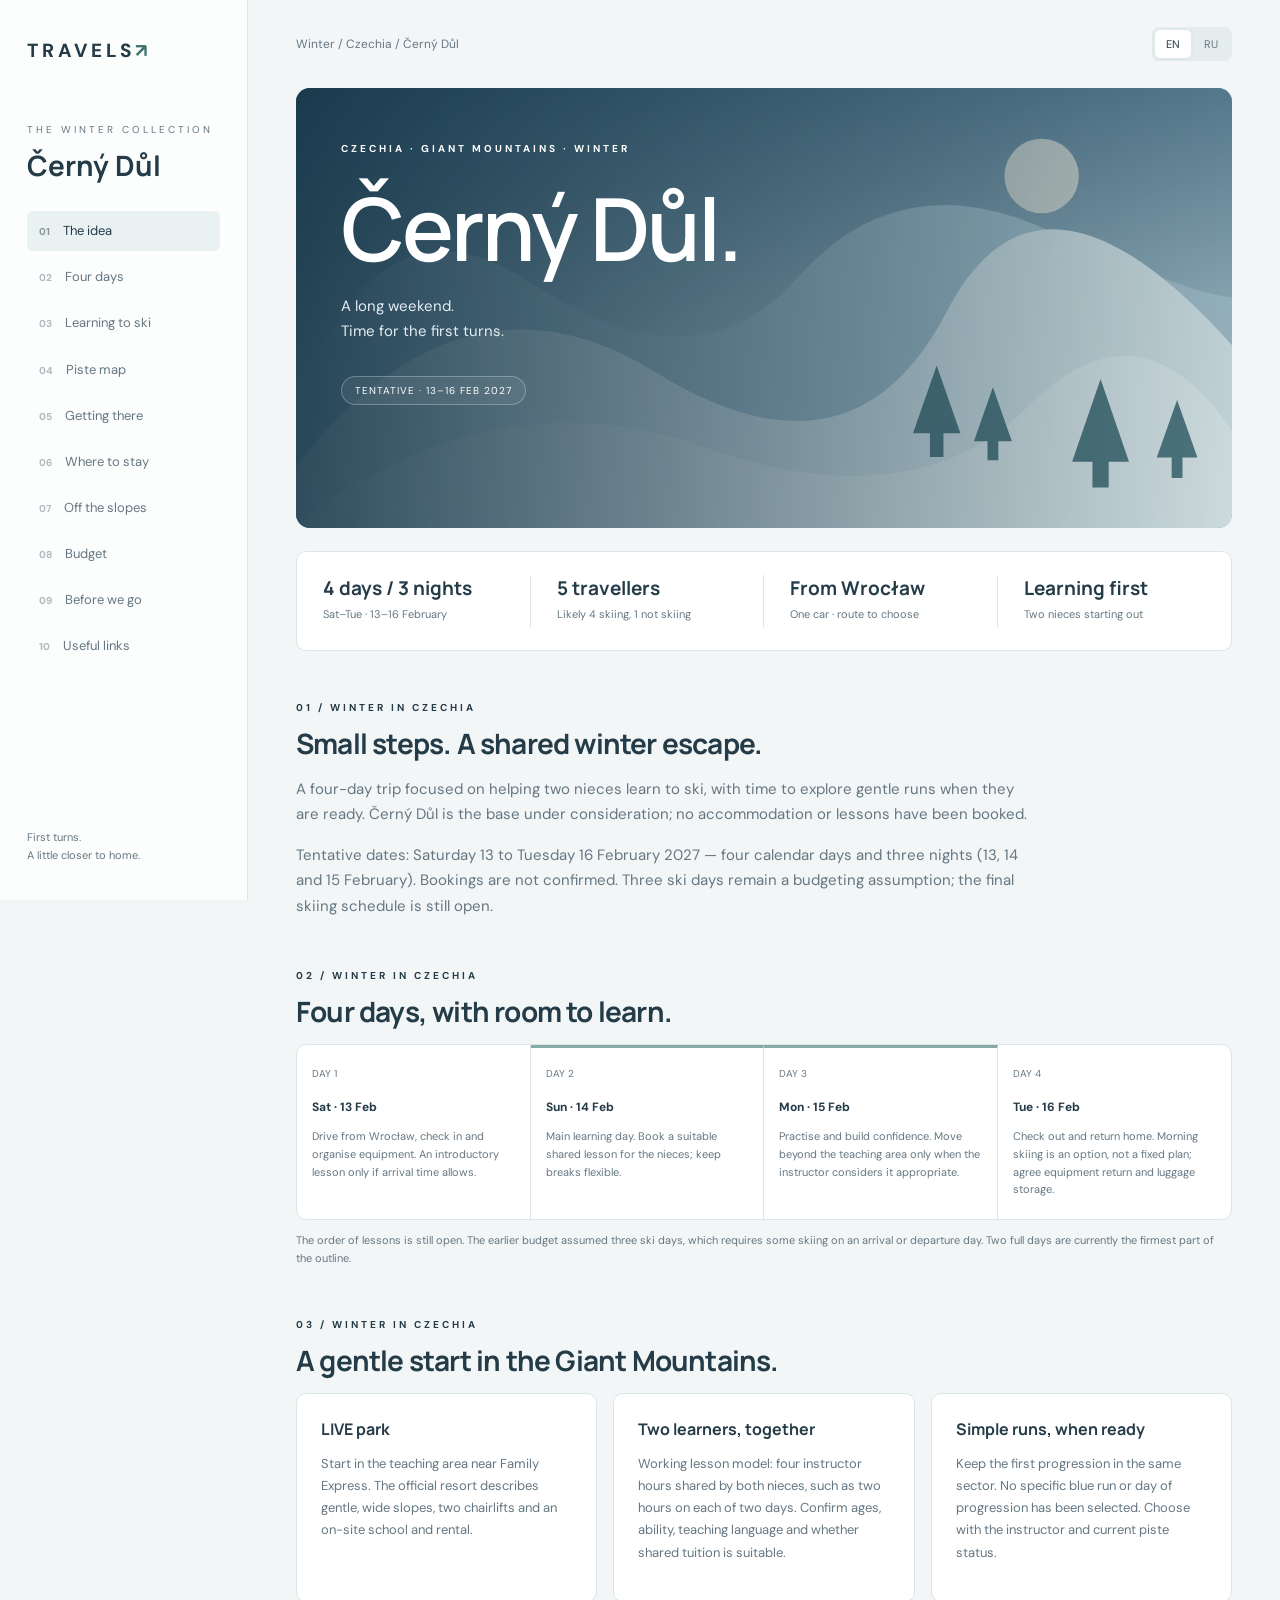
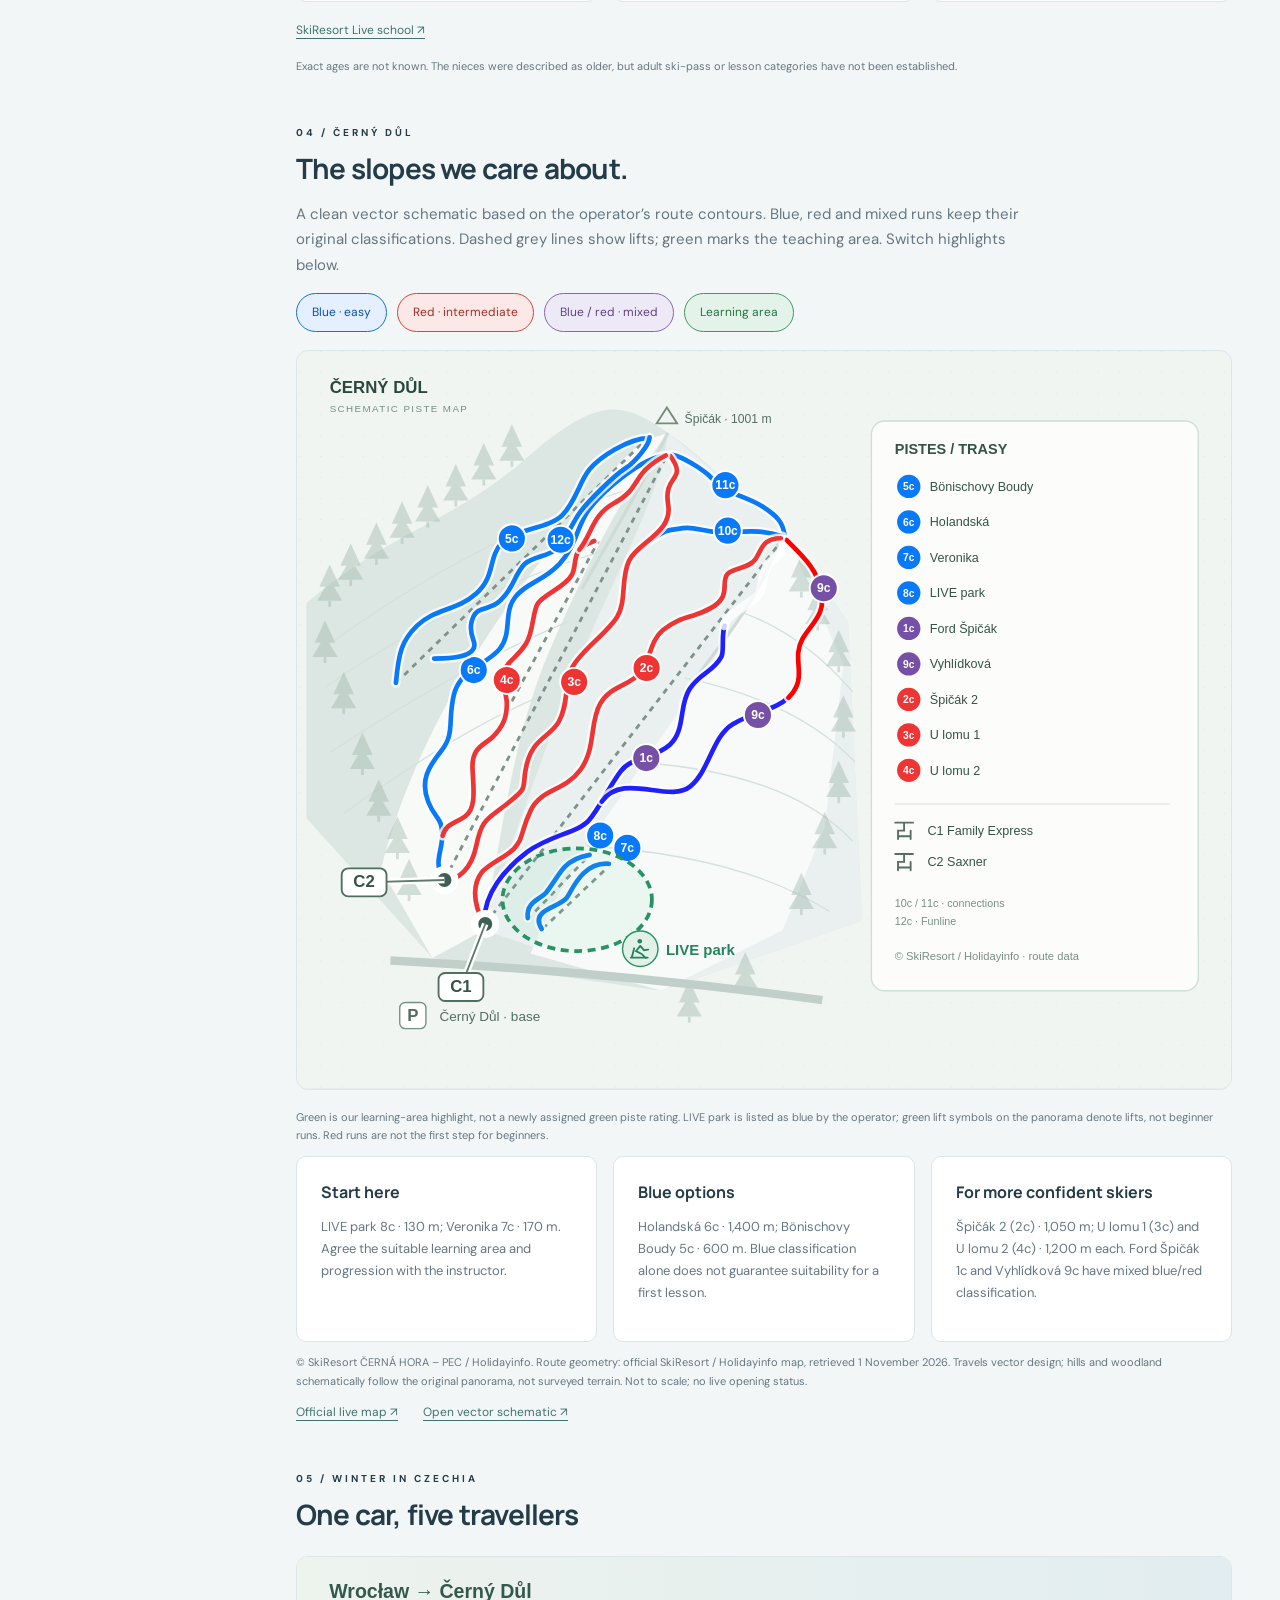
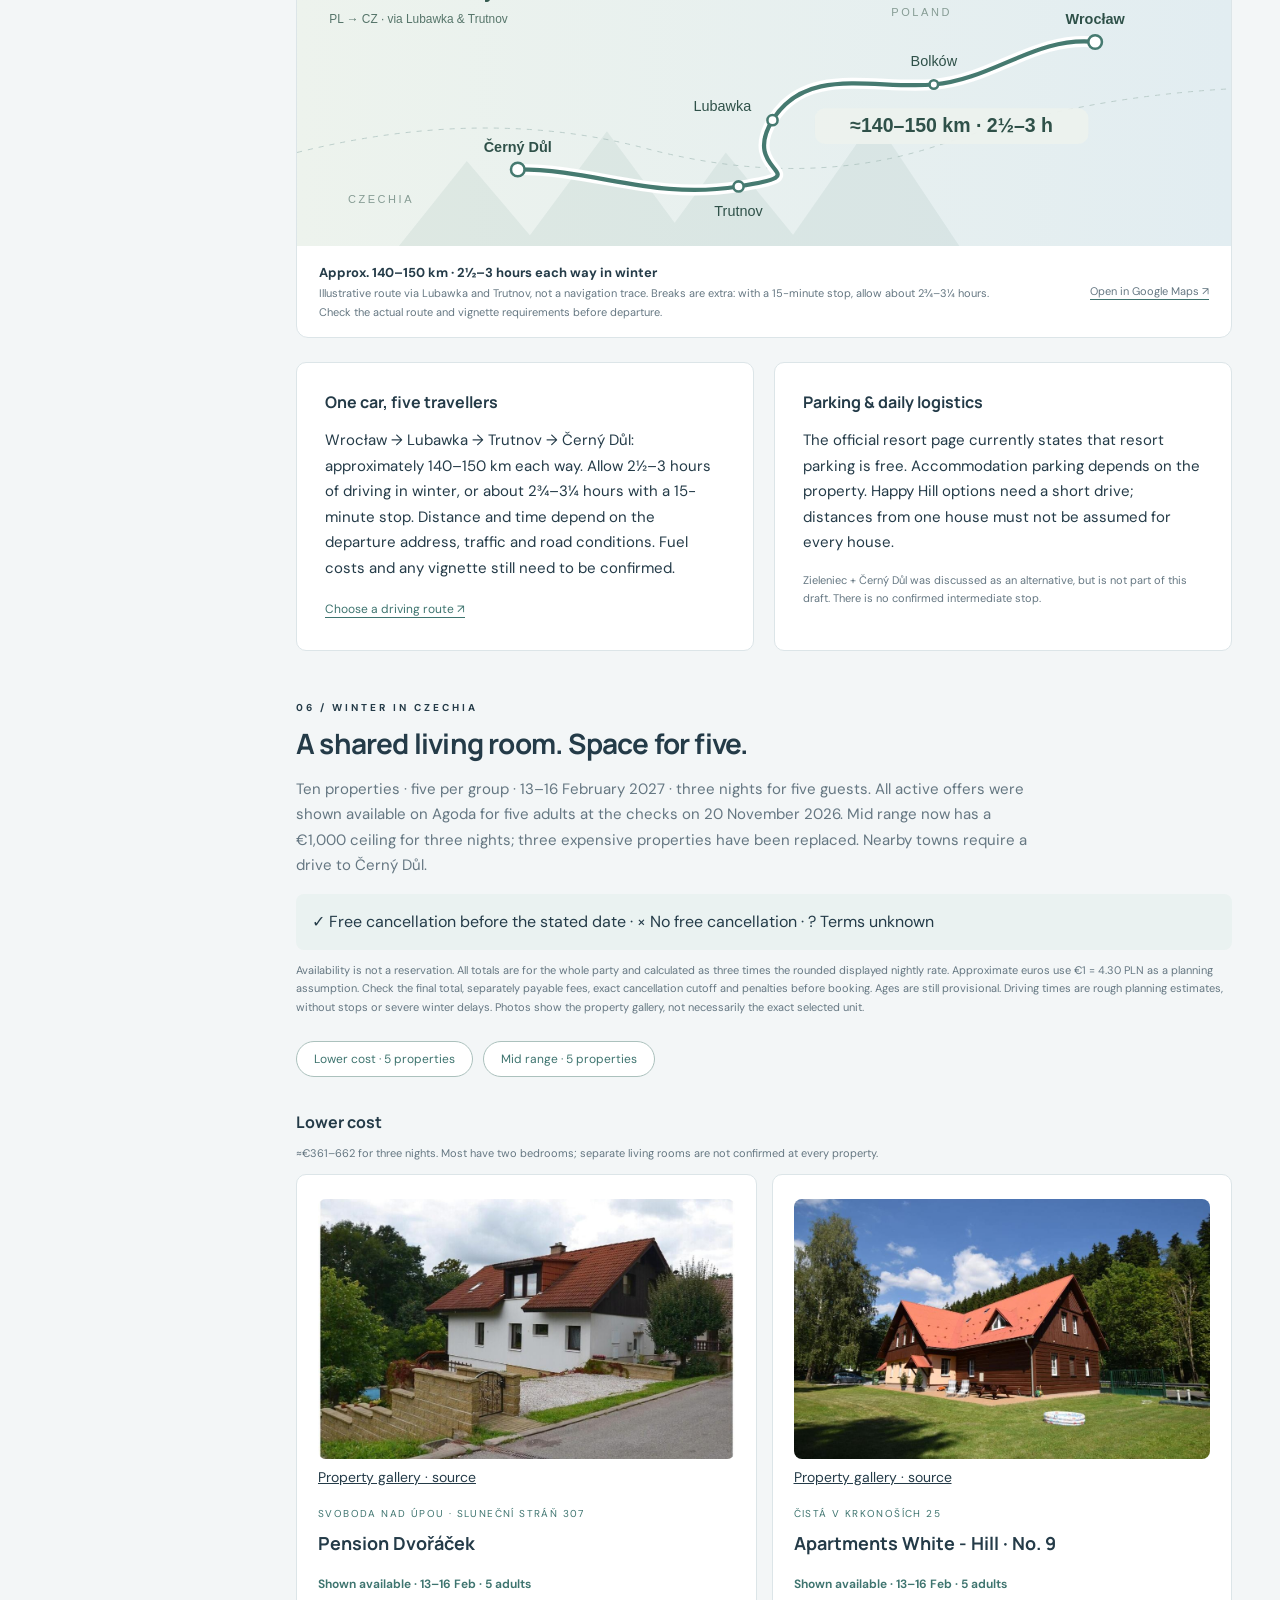
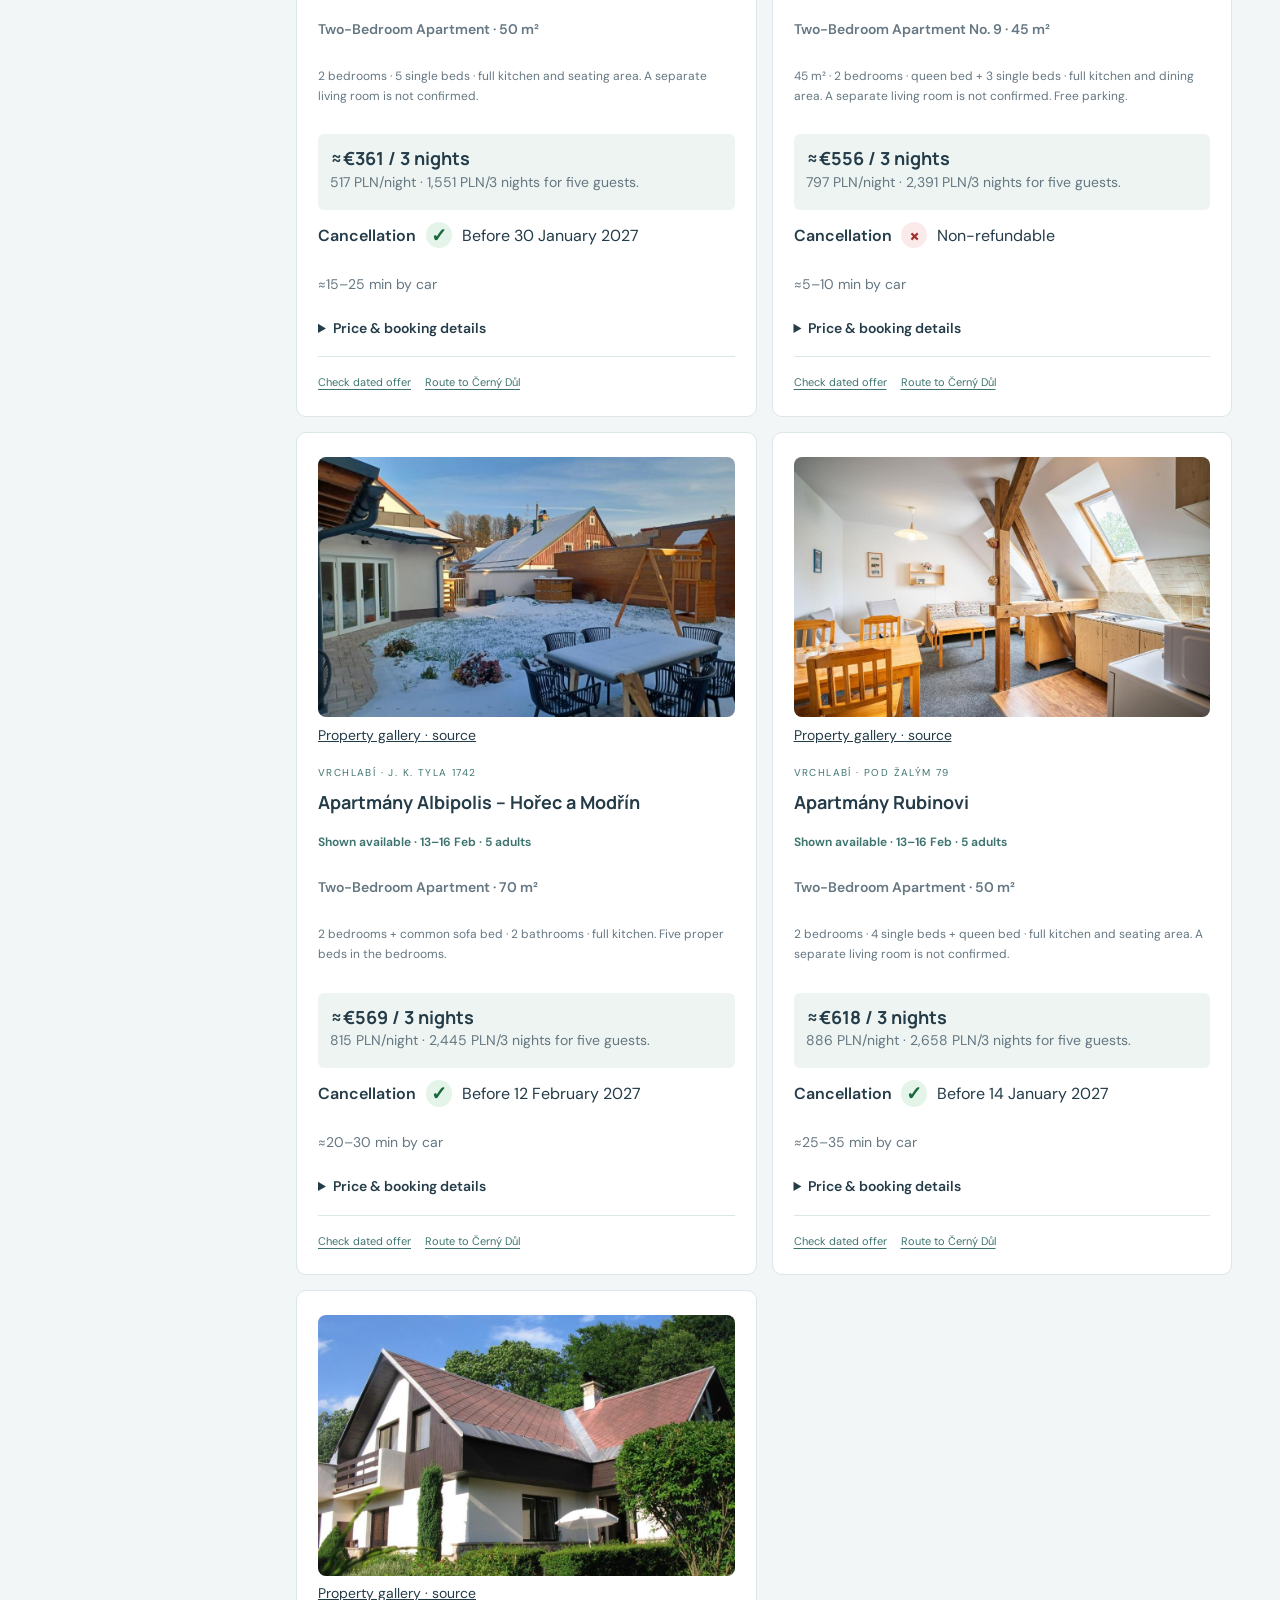
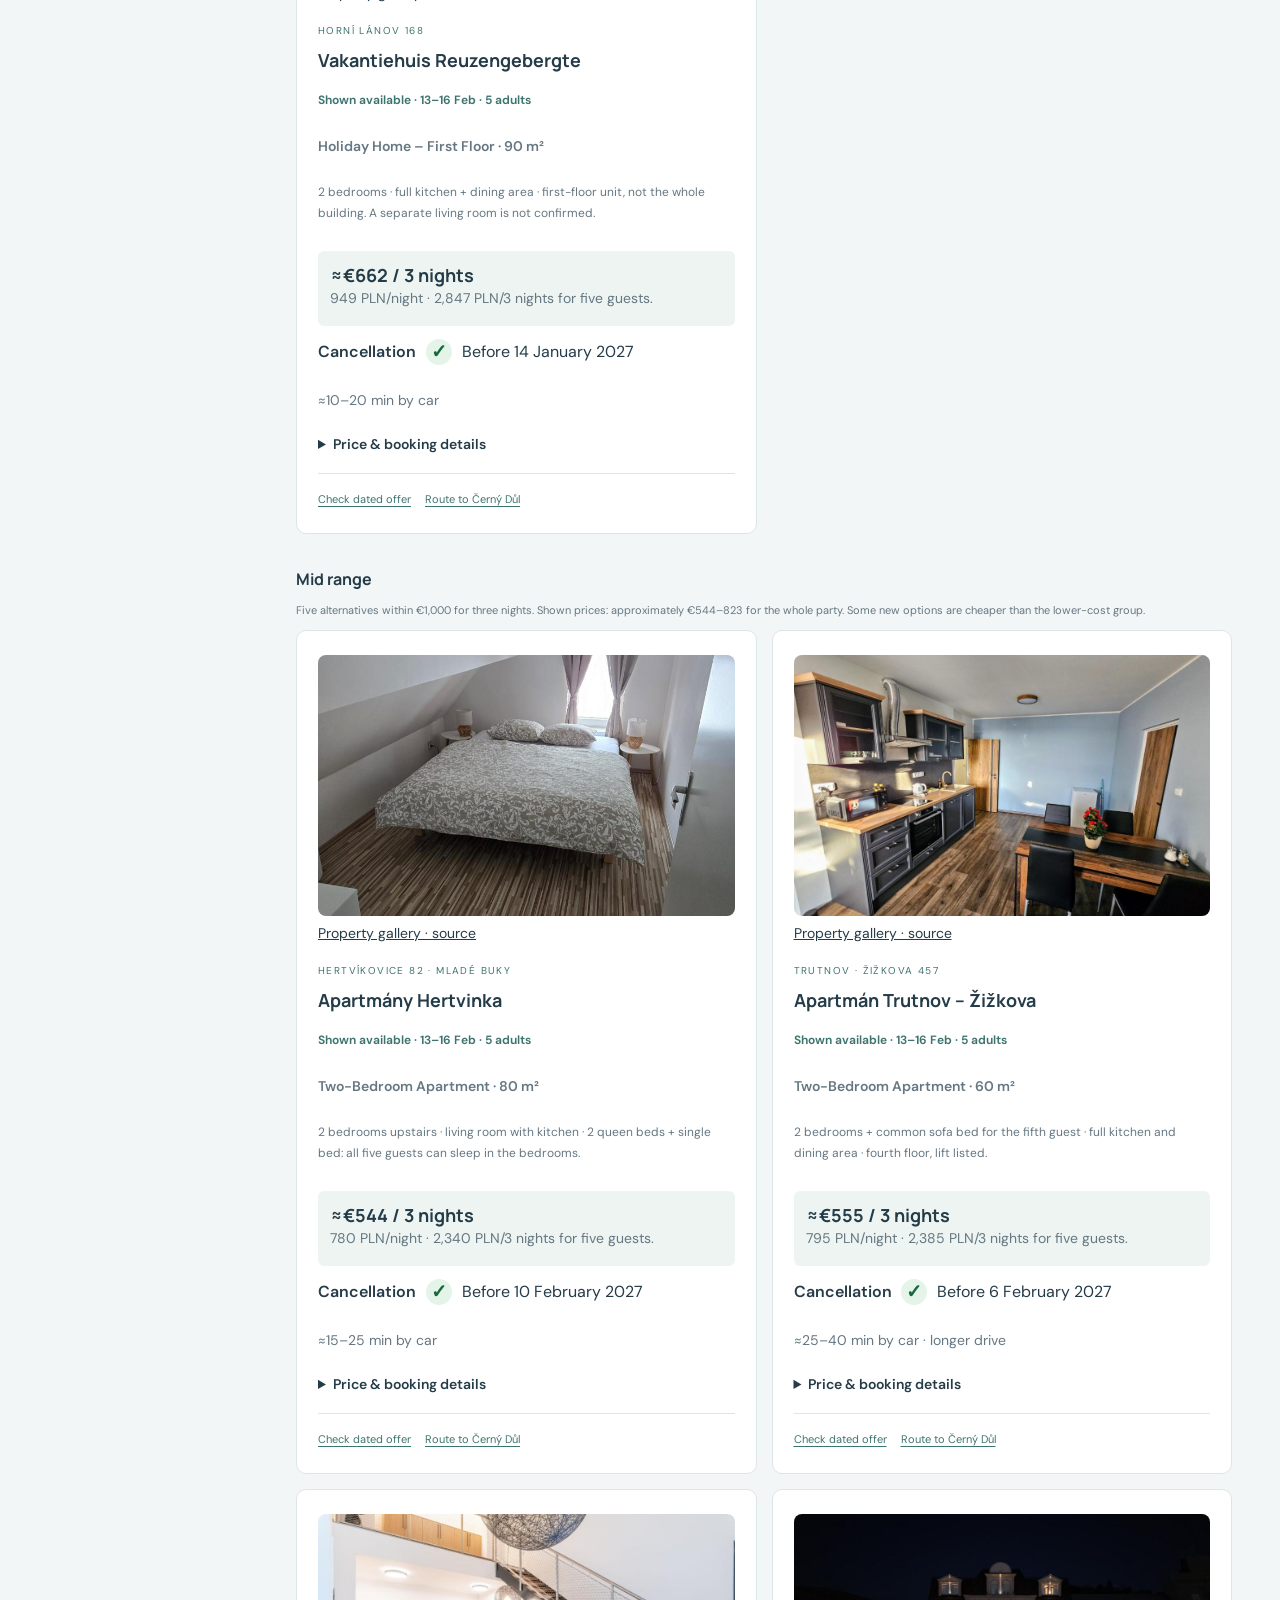
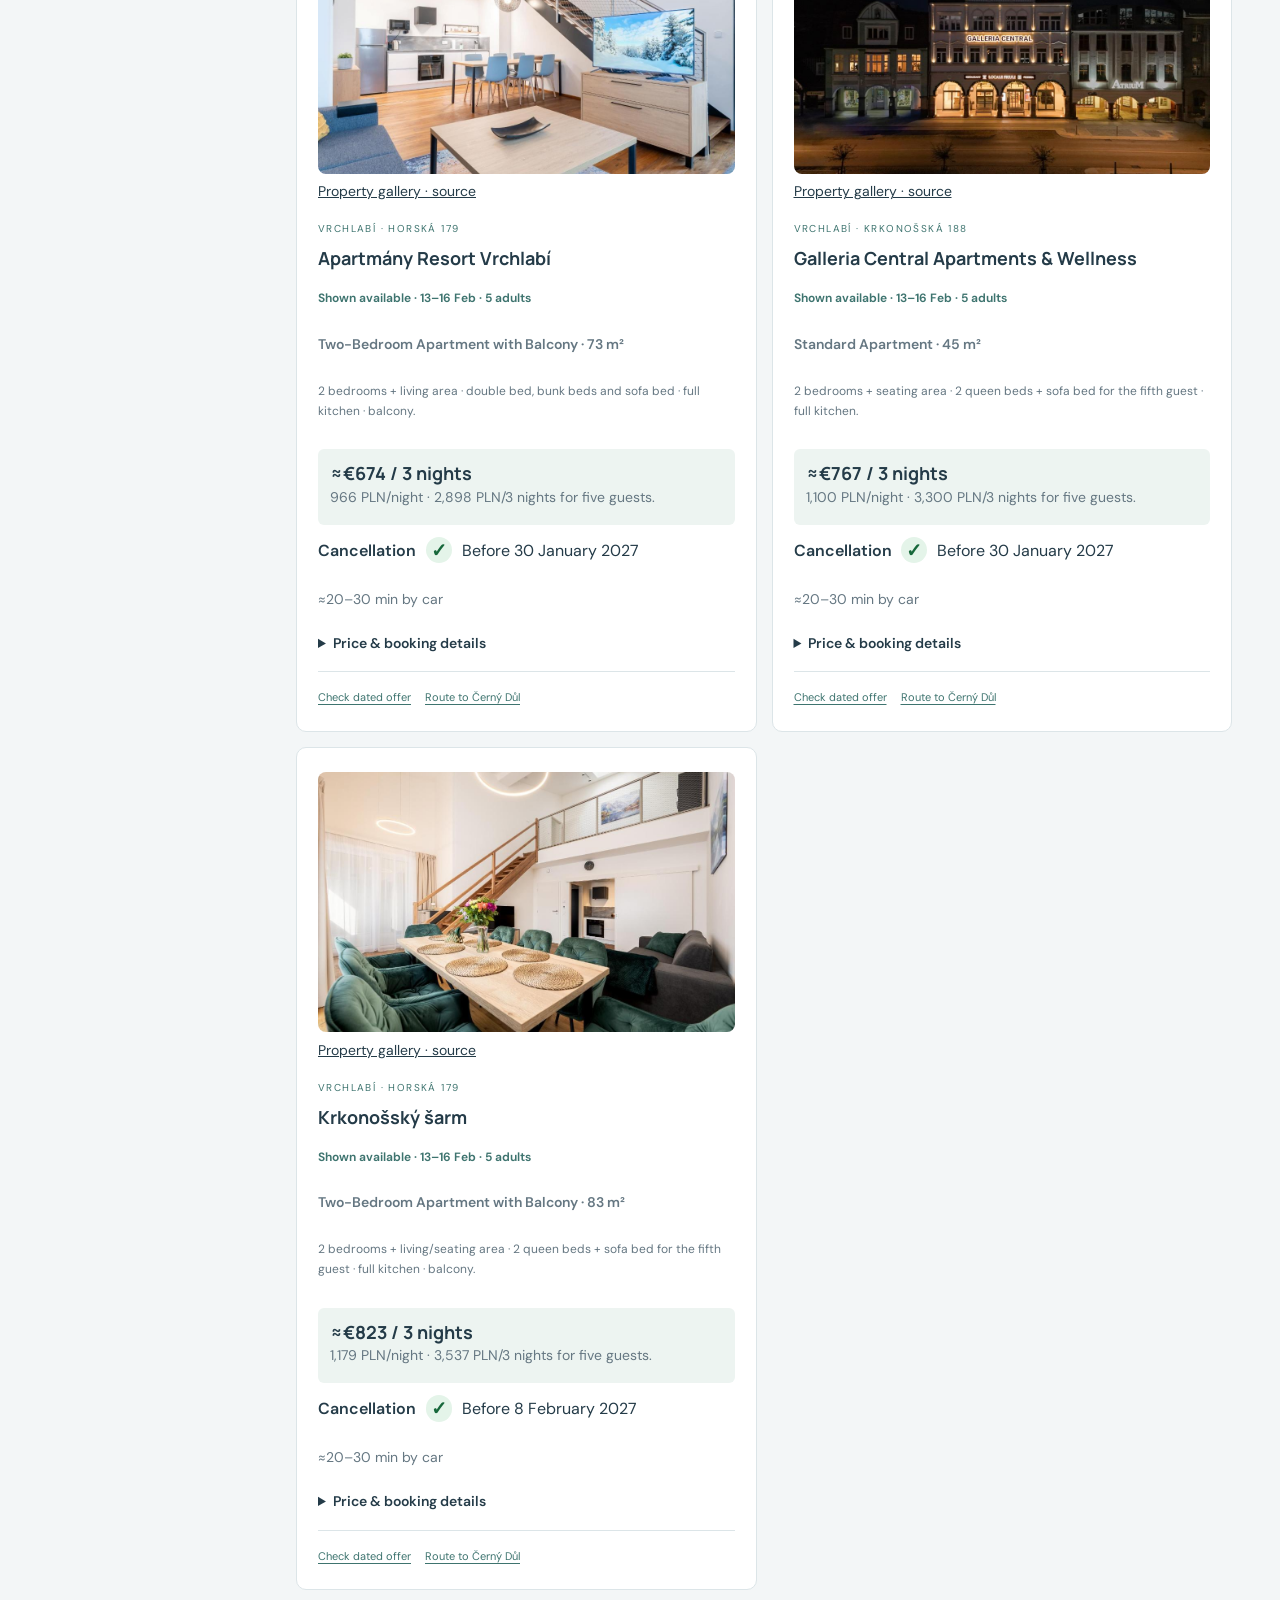
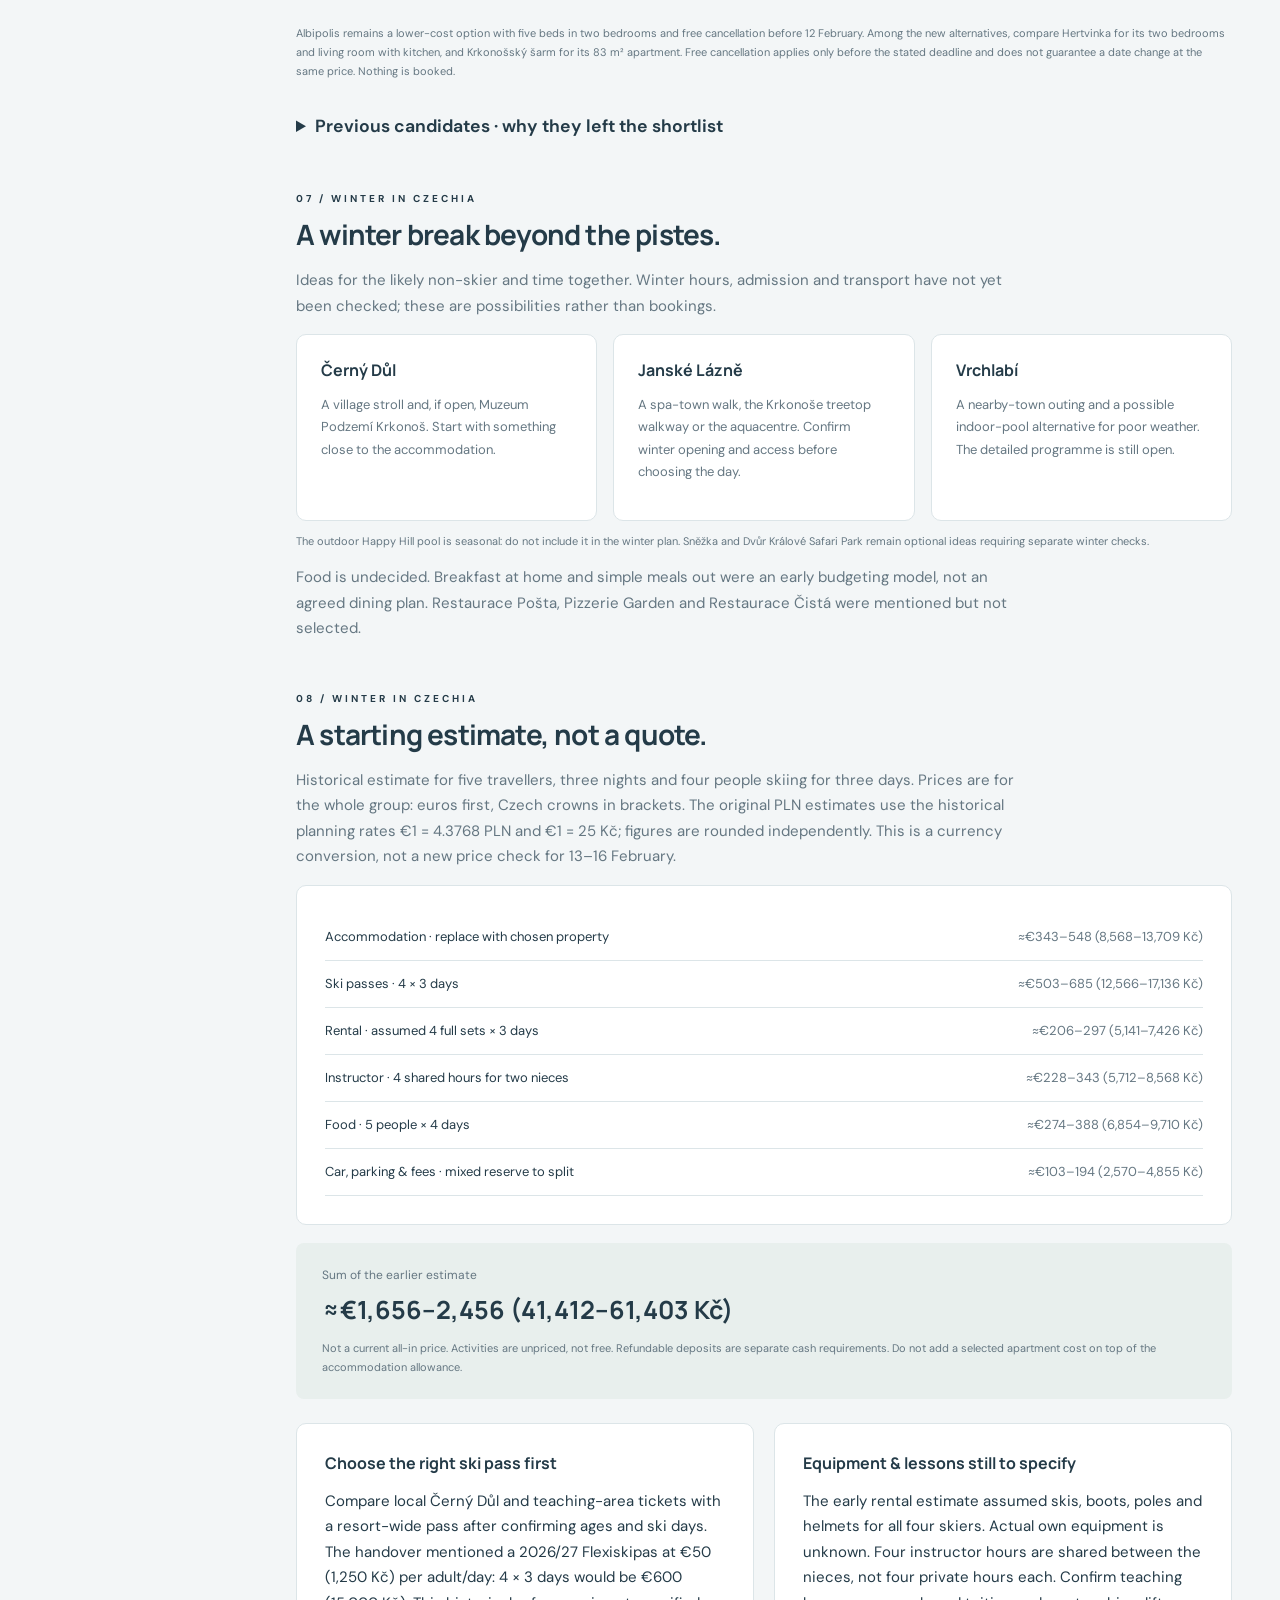
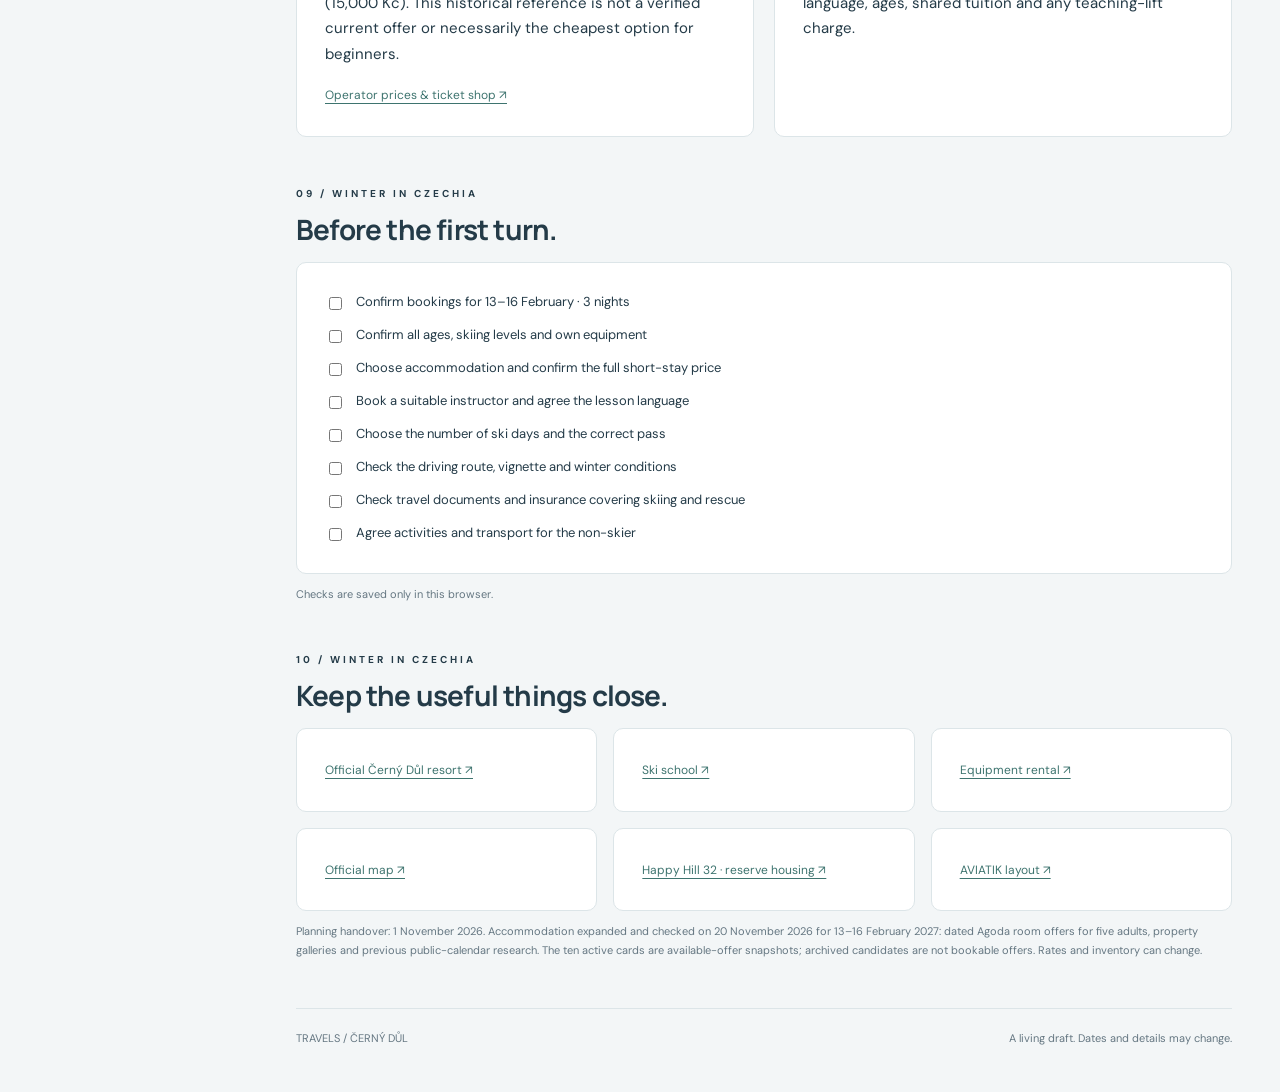
==== commit 61a7db9f: "Restore schematic hero for Cerny Dul trip" ====
--- a/winter/cerny-dul/index.html
+++ b/winter/cerny-dul/index.html
@@ -1 +1 @@
-<!doctype html><html lang="en"><head><meta charset="utf-8"><meta name="viewport" content="width=device-width, initial-scale=1"><meta name="description" content="A four-day winter trip from Wrocław to Černý Důl in Czechia. Tentatively 13–16 February 2027. Family ski learning, accommodation and planning notes in English and Russian."><title>Černý Důl · Winter in Czechia · Travels</title><link rel="stylesheet" href="../../assets/css/site.css?v=20261120-resort-photo"></head><body><aside class="sidebar"><a class="brand" href="../../index.html">TRAVELS<span>↗</span></a><div data-i18n="cd-season" class="season">THE WINTER COLLECTION</div><div class="side-title">Černý Důl</div><nav class="nav" aria-label="Sections / Разделы"><a href="#overview"><b>01</b><span data-i18n="cd-nav-overview" >The idea</span></a><a href="#itinerary"><b>02</b><span data-i18n="cd-nav-itinerary" >Four days</span></a><a href="#skiing"><b>03</b><span data-i18n="cd-nav-skiing" >Learning to ski</span></a><a href="#piste-map"><b>04</b><span data-i18n="cd-nav-piste-map" >Piste map</span></a><a href="#road"><b>05</b><span data-i18n="cd-nav-road" >Getting there</span></a><a href="#stay"><b>06</b><span data-i18n="cd-nav-stay" >Where to stay</span></a><a href="#off-slopes"><b>07</b><span data-i18n="cd-nav-off-slopes" >Off the slopes</span></a><a href="#budget"><b>08</b><span data-i18n="cd-nav-budget" >Budget</span></a><a href="#packing"><b>09</b><span data-i18n="cd-nav-packing" >Before we go</span></a><a href="#links"><b>10</b><span data-i18n="cd-nav-links" >Useful links</span></a></nav><div data-i18n="cd-motto" class="side-bottom">First turns.<br>A little closer to home.</div></aside><main><header class="topbar"><span data-i18n="cd-breadcrumb" >Winter / Czechia / Černý Důl</span><div class="languages" role="group" aria-label="Language / Язык"><button type="button" data-lang="en" aria-pressed="true">EN</button><button type="button" data-lang="ru" aria-pressed="false">RU</button></div></header><div class="hero czech-hero"><img class="hero-art" src="images/cerny-dul-resort.webp" alt="Černý Důl ski resort: snowy slope, chairlift, village and forested mountain ridges" width="1600" height="1200" fetchpriority="high"><div class="hero-content"><div data-i18n="cd-eyebrow" class="eyebrow">CZECHIA · GIANT MOUNTAINS · WINTER</div><h1>Černý Důl.</h1><p data-i18n="cd-hero" >A long weekend.<br>Time for the first turns.</p><span data-i18n="cd-dates" class="pill">TENTATIVE · 13–16 FEB 2027</span></div></div><p class="cd-hero-credit"><span data-i18n="cd-hero-photo-credit">Photo:</span> <a href="https://commons.wikimedia.org/wiki/User:JiriMatejicek" target="_blank" rel="noopener">JiriMatejicek</a> · <a href="https://commons.wikimedia.org/wiki/File:Cerny_Dul_celkovy_pohled.jpg" target="_blank" rel="noopener">Wikimedia Commons</a> · <a href="https://creativecommons.org/licenses/by-sa/3.0/" target="_blank" rel="license noopener">CC BY-SA 3.0</a> · <span data-i18n="cd-hero-photo-crop">Displayed with cropping.</span></p><div class="stats"><div class="stat"><strong data-i18n="cd-stat-0" >4 days / 3 nights</strong><small data-i18n="cd-stat-sub-0" >Sat–Tue · 13–16 February</small></div><div class="stat"><strong data-i18n="cd-stat-1" >5 travellers</strong><small data-i18n="cd-stat-sub-1" >Likely 4 skiing, 1 not skiing</small></div><div class="stat"><strong data-i18n="cd-stat-2" >From Wrocław</strong><small data-i18n="cd-stat-sub-2" >One car · route to choose</small></div><div class="stat"><strong data-i18n="cd-stat-3" >Learning first</strong><small data-i18n="cd-stat-sub-3" >Two nieces starting out</small></div></div><section id="overview"><div data-i18n="cd-overview-eye" class="eyebrow">01 / WINTER IN CZECHIA</div><h2 data-i18n="cd-overview-title" >Small steps. A shared winter escape.</h2><p data-i18n="cd-idea" class="intro">A four-day trip focused on helping two nieces learn to ski, with time to explore gentle runs when they are ready. Černý Důl is the base under consideration; no accommodation or lessons have been booked.</p><p data-i18n="cd-date-note" class="intro">Tentative dates: Saturday 13 to Tuesday 16 February 2027 — four calendar days and three nights (13, 14 and 15 February). Bookings are not confirmed. Three ski days remain a budgeting assumption; the final skiing schedule is still open.</p></section><section id="itinerary"><div data-i18n="cd-itinerary-eye" class="eyebrow">02 / WINTER IN CZECHIA</div><h2 data-i18n="cd-itinerary-title" >Four days, with room to learn.</h2><div class="days"><article class="day "><em data-i18n="cd-day-number-1" >DAY 1</em><strong data-i18n="cd-day-title-1" >Sat · 13 Feb</strong><p data-i18n="cd-day-text-1" >Drive from Wrocław, check in and organise equipment. An introductory lesson only if arrival time allows.</p></article><article class="day ski"><em data-i18n="cd-day-number-2" >DAY 2</em><strong data-i18n="cd-day-title-2" >Sun · 14 Feb</strong><p data-i18n="cd-day-text-2" >Main learning day. Book a suitable shared lesson for the nieces; keep breaks flexible.</p></article><article class="day ski"><em data-i18n="cd-day-number-3" >DAY 3</em><strong data-i18n="cd-day-title-3" >Mon · 15 Feb</strong><p data-i18n="cd-day-text-3" >Practise and build confidence. Move beyond the teaching area only when the instructor considers it appropriate.</p></article><article class="day "><em data-i18n="cd-day-number-4" >DAY 4</em><strong data-i18n="cd-day-title-4" >Tue · 16 Feb</strong><p data-i18n="cd-day-text-4" >Check out and return home. Morning skiing is an option, not a fixed plan; agree equipment return and luggage storage.</p></article></div><p data-i18n="cd-ski-days-note" class="note">The order of lessons is still open. The earlier budget assumed three ski days, which requires some skiing on an arrival or departure day. Two full days are currently the firmest part of the outline.</p></section><section id="skiing"><div data-i18n="cd-skiing-eye" class="eyebrow">03 / WINTER IN CZECHIA</div><h2 data-i18n="cd-skiing-title" >A gentle start in the Giant Mountains.</h2><div class="cards"><article class="card"><h3 data-i18n="cd-ski-title-0" >LIVE park</h3><p data-i18n="cd-ski-text-0" >Start in the teaching area near Family Express. The official resort describes gentle, wide slopes, two chairlifts and an on-site school and rental.</p></article><article class="card"><h3 data-i18n="cd-ski-title-1" >Two learners, together</h3><p data-i18n="cd-ski-text-1" >Working lesson model: four instructor hours shared by both nieces, such as two hours on each of two days. Confirm ages, ability, teaching language and whether shared tuition is suitable.</p></article><article class="card"><h3 data-i18n="cd-ski-title-2" >Simple runs, when ready</h3><p data-i18n="cd-ski-text-2" >Keep the first progression in the same sector. No specific blue run or day of progression has been selected. Choose with the instructor and current piste status.</p></article></div><p><a class="link" href="https://www.skiresort.cz/sluzby/lyzarska-skola/" target="_blank" rel="noopener"><span data-i18n="cd-school" >SkiResort Live school ↗</span></a></p><p data-i18n="cd-ages" class="note">Exact ages are not known. The nieces were described as older, but adult ski-pass or lesson categories have not been established.</p></section><section id="piste-map"><div class="eyebrow">04 / ČERNÝ DŮL</div><h2 data-i18n="cdmap-piste-title" >The slopes we care about.</h2><p data-i18n="cdmap-piste-intro" class="intro">A clean vector schematic based on the operator’s route contours. Blue, red and mixed runs keep their original classifications. Dashed grey lines show lifts; green marks the teaching area. Switch highlights below.</p><div class="piste-toggles" role="group" aria-label="Map highlights / Подсветка карты"><button type="button" data-piste-toggle="blue" aria-pressed="true" class="piste-toggle blue"><span data-i18n="cdmap-toggle-blue" >Blue · easy</span></button><button type="button" data-piste-toggle="red" aria-pressed="true" class="piste-toggle red"><span data-i18n="cdmap-toggle-red" >Red · intermediate</span></button><button type="button" data-piste-toggle="mixed" aria-pressed="true" class="piste-toggle mixed"><span data-i18n="cdmap-toggle-mixed" >Blue / red · mixed</span></button><button type="button" data-piste-toggle="learning" aria-pressed="true" class="piste-toggle learning"><span data-i18n="cdmap-toggle-learning" >Learning area</span></button></div><div class="cd-piste-frame"><svg class="cd-piste-svg" viewBox="400 2880 2000 1580" xmlns="http://www.w3.org/2000/svg" role="img" aria-labelledby="cd-piste-title"><title id="cd-piste-title">Černý Důl: schematic piste map</title><defs><pattern id="cd-dots" width="45" height="45" patternUnits="userSpaceOnUse"><circle cx="0" cy="0" r="1.5" fill="#bdcec7"/></pattern><symbol id="cd-chair" viewBox="0 0 50 50"><path d="M6 10h38M25 10v17H12v12h27V27M12 39v6m27-6v6" fill="none" stroke="currentColor" stroke-width="4" stroke-linecap="round"/></symbol><symbol id="cd-learn" viewBox="0 0 50 50"><circle cx="24" cy="9" r="5" fill="currentColor"/><path d="m25 19-9 11 12 6 9 9M25 19l8 9 9-1M5 44h36M12 24 7 43" fill="none" stroke="currentColor" stroke-width="4" stroke-linecap="round"/></symbol></defs><path fill="#f1f5f2" d="M400 2880h2000v1580H400z"/><path fill="url(#cd-dots)" d="M400 2880h2000v1580H400z"/><g id="cd-terrain" aria-hidden="true"><path d="M420 3420C610 3260 730 3250 890 3110S1100 2990 1194 3055C1290 3120 1370 3220 1442 3260L1580 3460 1610 4100 1180 4250 690 4180 420 3880Z" fill="#dce7e3"/><path d="M1194 3055C1180 3200 1050 3410 970 3630S860 3930 800 4120L1180 4250 1610 4100 1580 3460 1442 3260C1350 3190 1265 3110 1194 3055Z" fill="#e9f0ef"/><path d="M1194 3055C1100 3180 1030 3320 950 3500S850 3840 800 4120L690 4180 580 3990C650 3710 810 3470 960 3280S1120 3080 1194 3055Z" fill="#f8faf8"/><path d="M1442 3260C1370 3440 1260 3590 1130 3780S970 4010 900 4170L1180 4250 1440 4120 1530 3900 1570 3550Z" fill="#f7faf9"/><path d="M1194 3055C1150 3150 1070 3280 1010 3390M1442 3260C1390 3420 1310 3500 1240 3600" fill="none" stroke="#cedbd7" stroke-width="7"/><g fill="none" stroke="#d5e1dd" stroke-width="3"><path d="M480 3500Q800 3270 1130 3170M460 3600Q750 3400 1050 3310M470 3740Q760 3550 980 3460M500 3870Q750 3690 920 3620M1320 3430Q1470 3470 1590 3610M1230 3580Q1470 3630 1595 3760M1120 3760Q1450 3780 1590 3930M1020 3940Q1350 3960 1540 4080"/></g></g><g id="cd-woods" fill="#9db6ac" opacity=".42" aria-hidden="true"><path d="m470 3337 -22 48h13l-18 30h54l-18-30h13z"/><path d="M467 3415h6v13h-6z"/><path d="m515 3292 -22 48h13l-18 30h54l-18-30h13z"/><path d="M512 3370h6v13h-6z"/><path d="m570 3247 -22 48h13l-18 30h54l-18-30h13z"/><path d="M567 3325h6v13h-6z"/><path d="m625 3202 -22 48h13l-18 30h54l-18-30h13z"/><path d="M622 3280h6v13h-6z"/><path d="m680 3167 -22 48h13l-18 30h54l-18-30h13z"/><path d="M677 3245h6v13h-6z"/><path d="m740 3122 -22 48h13l-18 30h54l-18-30h13z"/><path d="M737 3200h6v13h-6z"/><path d="m800 3077 -22 48h13l-18 30h54l-18-30h13z"/><path d="M797 3155h6v13h-6z"/><path d="m860 3037 -22 48h13l-18 30h54l-18-30h13z"/><path d="M857 3115h6v13h-6z"/><path d="m460 3457 -22 48h13l-18 30h54l-18-30h13z"/><path d="M457 3535h6v13h-6z"/><path d="m500 3567 -22 48h13l-18 30h54l-18-30h13z"/><path d="M497 3645h6v13h-6z"/><path d="m540 3697 -22 48h13l-18 30h54l-18-30h13z"/><path d="M537 3775h6v13h-6z"/><path d="m575 3797 -22 48h13l-18 30h54l-18-30h13z"/><path d="M572 3875h6v13h-6z"/><path d="m615 3877 -22 48h13l-18 30h54l-18-30h13z"/><path d="M612 3955h6v13h-6z"/><path d="m640 3967 -22 48h13l-18 30h54l-18-30h13z"/><path d="M637 4045h6v13h-6z"/><path d="m1480 3317 -22 48h13l-18 30h54l-18-30h13z"/><path d="M1477 3395h6v13h-6z"/><path d="m1515 3387 -22 48h13l-18 30h54l-18-30h13z"/><path d="M1512 3465h6v13h-6z"/><path d="m1560 3477 -22 48h13l-18 30h54l-18-30h13z"/><path d="M1557 3555h6v13h-6z"/><path d="m1570 3617 -22 48h13l-18 30h54l-18-30h13z"/><path d="M1567 3695h6v13h-6z"/><path d="m1560 3757 -22 48h13l-18 30h54l-18-30h13z"/><path d="M1557 3835h6v13h-6z"/><path d="m1530 3867 -22 48h13l-18 30h54l-18-30h13z"/><path d="M1527 3945h6v13h-6z"/><path d="m1480 3997 -22 48h13l-18 30h54l-18-30h13z"/><path d="M1477 4075h6v13h-6z"/><path d="m1360 4167 -22 48h13l-18 30h54l-18-30h13z"/><path d="M1357 4245h6v13h-6z"/><path d="m1240 4227 -22 48h13l-18 30h54l-18-30h13z"/><path d="M1237 4305h6v13h-6z"/></g><path d="M600 4185Q1080 4210 1525 4270" fill="none" stroke="#c1cfca" stroke-width="18"/><text x="470" y="2970" font-family="Arial,sans-serif" font-size="36" font-weight="700" fill="#29483f">ČERNÝ DŮL</text><text x="470" y="3010" font-family="Arial,sans-serif" font-size="21" letter-spacing="3" fill="#778e82">SCHEMATIC PISTE MAP</text><g fill="none" stroke="#7e928b" stroke-width="6" stroke-dasharray="12 12"><line x1="715.7" y1="4012.8" x2="1193.9" y2="3100.2"/><line x1="803.1" y1="4106.9" x2="1442" y2="3280.2"/><line x1="860.1" y1="3630" x2="1045.5" y2="3287"/><line x1="612.4" y1="3590.3" x2="1155.5" y2="3061.8"/><line x1="926.5" y1="4116.8" x2="1070.9" y2="3980.4"/><line x1="893.6" y1="4097.2" x2="1026.1" y2="3959.5"/></g><g fill="none" stroke-linecap="round" stroke-linejoin="round"><g data-piste-layer="blue"><title>5c Bönischovy Boudy</title><path d="M1152.5,3066.4c-43.3,1-104.2,40.3-126,67 c-21.8,26.7-29.2,68.5-58.3,97.9c-29.1,29.4-100,28.9-129.6,59.8c-29.6,30.9-13.1,70.8-54.7,108c-41.6,37.2-89,32.4-126.7,69.1 c-32.8,32-39.3,56.3-45.4,122.4" stroke="white" stroke-opacity=".8" stroke-width="20"/><path d="M1152.5,3066.4c-43.3,1-104.2,40.3-126,67 c-21.8,26.7-29.2,68.5-58.3,97.9c-29.1,29.4-100,28.9-129.6,59.8c-29.6,30.9-13.1,70.8-54.7,108c-41.6,37.2-89,32.4-126.7,69.1 c-32.8,32-39.3,56.3-45.4,122.4" stroke="#0879f9" stroke-width="10"/><circle cx="860.0999999999999" cy="3281.25" r="30" fill="#0879f9" stroke="white" stroke-width="4"/><text x="860.0999999999999" y="3290.25" stroke="none" fill="white" text-anchor="middle" font-family="Arial,sans-serif" font-weight="bold" font-size="26">5c</text></g><g data-piste-layer="blue"><title>7c Veronika</title><path d="M924,4117.6c-7.7-11.9-10.4-24.6,3.6-36 c14-11.4,39.3-17.6,49.7-30.2c10.3-12.6,32.5-78.2,90.7-73.4" stroke="white" stroke-opacity=".8" stroke-width="20"/><path d="M924,4117.6c-7.7-11.9-10.4-24.6,3.6-36 c14-11.4,39.3-17.6,49.7-30.2c10.3-12.6,32.5-78.2,90.7-73.4" stroke="#0879f9" stroke-width="10"/><circle cx="1107.4" cy="3944.05" r="30" fill="#0879f9" stroke="white" stroke-width="4"/><text x="1107.4" y="3953.05" stroke="none" fill="white" text-anchor="middle" font-family="Arial,sans-serif" font-weight="bold" font-size="26">7c</text></g><g data-piste-layer="blue"><title>8c LIVE park</title><path d="M1026.6,3958.9c-21.8,3.9-40.4,12.2-53.3,25.9 c-12.9,13.7-30.3,44.2-41,56.2c-10.7,11.9-42.1,18.3-38.2,53.3" stroke="white" stroke-opacity=".8" stroke-width="20"/><path d="M1026.6,3958.9c-21.8,3.9-40.4,12.2-53.3,25.9 c-12.9,13.7-30.3,44.2-41,56.2c-10.7,11.9-42.1,18.3-38.2,53.3" stroke="#0879f9" stroke-width="10"/><circle cx="1049.1999999999998" cy="3917.45" r="30" fill="#0879f9" stroke="white" stroke-width="4"/><text x="1049.1999999999998" y="3926.45" stroke="none" fill="white" text-anchor="middle" font-family="Arial,sans-serif" font-weight="bold" font-size="26">8c</text></g><g data-piste-layer="blue"><title>11c Propojovací cesta</title><path d="M1203.7,3102.4c19.2,3.1,65.3,29.6,84.2,49.7 c33.2,35.1,75.7,39.6,108,60.5c32.3,20.9,45.2,34.1,48.2,62.6" stroke="white" stroke-opacity=".8" stroke-width="20"/><path d="M1203.7,3102.4c19.2,3.1,65.3,29.6,84.2,49.7 c33.2,35.1,75.7,39.6,108,60.5c32.3,20.9,45.2,34.1,48.2,62.6" stroke="#0879f9" stroke-width="10"/><circle cx="1317.4" cy="3167.35" r="30" fill="#0879f9" stroke="white" stroke-width="4"/><text x="1317.4" y="3176.35" stroke="none" fill="white" text-anchor="middle" font-family="Arial,sans-serif" font-weight="bold" font-size="26">11c</text></g><g data-piste-layer="blue"><title>10c Spojka</title><path d="M1439.1,3276.6c-45.6-14-67.2-10.6-119.5-8.6 c-52.3,2-62.5-13.4-93.6-8.6s-32.4,0.7-67,25.2" stroke="white" stroke-opacity=".8" stroke-width="20"/><path d="M1439.1,3276.6c-45.6-14-67.2-10.6-119.5-8.6 c-52.3,2-62.5-13.4-93.6-8.6s-32.4,0.7-67,25.2" stroke="#0879f9" stroke-width="10"/><circle cx="1322.4" cy="3264.75" r="30" fill="#0879f9" stroke="white" stroke-width="4"/><text x="1322.4" y="3273.75" stroke="none" fill="white" text-anchor="middle" font-family="Arial,sans-serif" font-weight="bold" font-size="26">10c</text></g><g data-piste-layer="blue"><title>6c Holandská</title><path d="M1194.8,3103.1c-56.7,3.2-141.1,78-168.5,114.5 s-27.4,79.2-64.1,118.1c-36.7,38.9-68.9,38.8-95,71.3c-26.1,32.5-5.6,76.9-33.1,110.9c-27.6,34-84,42.2-97.9,97.2 c-13.9,55,2.5,84.2-26.6,120.2c-29.1,36-46,64.8-28.8,109.4c15.3,39.7,30.6,32.9,30.2,73.4c-0.3,35.8-19.3,55.4,2.2,90.7" stroke="white" stroke-opacity=".8" stroke-width="20"/><path d="M1194.8,3103.1c-56.7,3.2-141.1,78-168.5,114.5 s-27.4,79.2-64.1,118.1c-36.7,38.9-68.9,38.8-95,71.3c-26.1,32.5-5.6,76.9-33.1,110.9c-27.6,34-84,42.2-97.9,97.2 c-13.9,55,2.5,84.2-26.6,120.2c-29.1,36-46,64.8-28.8,109.4c15.3,39.7,30.6,32.9,30.2,73.4c-0.3,35.8-19.3,55.4,2.2,90.7" stroke="#0879f9" stroke-width="10"/><circle cx="778.5" cy="3563.25" r="30" fill="#0879f9" stroke="white" stroke-width="4"/><text x="778.5" y="3572.25" stroke="none" fill="white" text-anchor="middle" font-family="Arial,sans-serif" font-weight="bold" font-size="26">6c</text></g><g data-piste-layer="mixed"><title>1c Ford Špičák</title><path d="M801.7,4104.6c-3.6-61.3,43.8-115.9,91.4-151.9 c47.7-36,107.7-40.4,131.8-67.7c24-27.3,42.4-70.6,67.7-104.4c25.3-33.8,71.5-26.2,105.8-57.6s18.5-83.8,42.5-119.5 c24-35.7,50.2-35.7,67.7-68.4c6.9-12.9-0.5-42.9,6.9-66.7" stroke="white" stroke-opacity=".8" stroke-width="20"/><path d="M801.7,4104.6c-3.6-61.3,43.8-115.9,91.4-151.9 c47.7-36,107.7-40.4,131.8-67.7c24-27.3,42.4-70.6,67.7-104.4c25.3-33.8,71.5-26.2,105.8-57.6s18.5-83.8,42.5-119.5 c24-35.7,50.2-35.7,67.7-68.4c6.9-12.9-0.5-42.9,6.9-66.7" stroke="#2020FF" stroke-width="10"/><path d="M1315.2,3467.7c1.1-3.6,2.6-7.1,4.6-10.4 c14.7-24.5,56.4-36.4,68.4-56.2c12-19.8,7.4-45.2,20.2-62.6s34.4-20.2,33.8-55.4" stroke="white" stroke-opacity=".8" stroke-width="20"/><path d="M1315.2,3467.7c1.1-3.6,2.6-7.1,4.6-10.4 c14.7-24.5,56.4-36.4,68.4-56.2c12-19.8,7.4-45.2,20.2-62.6s34.4-20.2,33.8-55.4" stroke="" stroke-width="10"/><circle cx="1147.9" cy="3751.75" r="30" fill="#7650a7" stroke="white" stroke-width="4"/><text x="1147.9" y="3760.75" stroke="none" fill="white" text-anchor="middle" font-family="Arial,sans-serif" font-weight="bold" font-size="26">1c</text></g><g data-piste-layer="mixed"><title>9c Vyhlídková</title><path d="M1451.8,3622.2c-27.2,27.4-71.9,28.8-118.8,56.9 c-43.6,26.1-50,99.9-90.7,133.2c-46.2,37.8-144.2-32.4-189.4,32.4" stroke="white" stroke-opacity=".8" stroke-width="20"/><path d="M1451.8,3622.2c-27.2,27.4-71.9,28.8-118.8,56.9 c-43.6,26.1-50,99.9-90.7,133.2c-46.2,37.8-144.2-32.4-189.4,32.4" stroke="#2020FF" stroke-width="10"/><path d="M1448.2,3284.6c36,36.4,65.4,61.6,74.9,110.9 c9.5,49.3-22.1,68.3-40.3,100.2c-26.5,46.6,14.3,81.7-30.2,126.7" stroke="white" stroke-opacity=".8" stroke-width="20"/><path d="M1448.2,3284.6c36,36.4,65.4,61.6,74.9,110.9 c9.5,49.3-22.1,68.3-40.3,100.2c-26.5,46.6,14.3,81.7-30.2,126.7" stroke="#FF0000" stroke-width="10"/><circle cx="1387" cy="3659.45" r="30" fill="#7650a7" stroke="white" stroke-width="4"/><text x="1387" y="3668.45" stroke="none" fill="white" text-anchor="middle" font-family="Arial,sans-serif" font-weight="bold" font-size="26">9c</text><circle cx="1527.9" cy="3388.05" r="30" fill="#7650a7" stroke="white" stroke-width="4"/><text x="1527.9" y="3397.05" stroke="none" fill="white" text-anchor="middle" font-family="Arial,sans-serif" font-weight="bold" font-size="26">9c</text></g><g data-piste-layer="red"><title>3c U lomu 1</title><path d="M1199.7,3105.4c38.4,53.4-16.2,37.3-4.9,103.5 c10.3,59.9-64.5,80.7-83.5,119.5c-19,38.8-4.5,86-25.9,121c-21.4,35-78.6,73-95.8,108c-17.2,35-8,81.5-29.5,117.4 c-21.5,35.9-60,33.9-71.3,105.8c-5.8,37,5.8,33.6-38.2,68.4c-43.9,34.8-54.7,31.6-67,91.4c-9.8,47.9-37.8,70.8-64.8,73.4" stroke="white" stroke-opacity=".8" stroke-width="20"/><path d="M1199.7,3105.4c38.4,53.4-16.2,37.3-4.9,103.5 c10.3,59.9-64.5,80.7-83.5,119.5c-19,38.8-4.5,86-25.9,121c-21.4,35-78.6,73-95.8,108c-17.2,35-8,81.5-29.5,117.4 c-21.5,35.9-60,33.9-71.3,105.8c-5.8,37,5.8,33.6-38.2,68.4c-43.9,34.8-54.7,31.6-67,91.4c-9.8,47.9-37.8,70.8-64.8,73.4" stroke="#ef3434" stroke-width="10"/><circle cx="993.5" cy="3588.55" r="30" fill="#ef3434" stroke="white" stroke-width="4"/><text x="993.5" y="3597.55" stroke="none" fill="white" text-anchor="middle" font-family="Arial,sans-serif" font-weight="bold" font-size="26">3c</text></g><g data-piste-layer="red"><title>2c Špičák 2</title><path d="M1436,3280.9c-39.5,0.1-40.2,23.6-54,44.6 c-13.8,21.1-48.3,18.2-59.8,31.7c-11.5,13.5-2.2,27.9-10.1,47.5c-8.3,20.7-42,34.8-61.9,41c-19.9,6.2-40,10.2-67,32.4 c-27.6,22.7-25.4,60.9-47.5,90c-22.1,29.1-63.2,27-86.4,67c-23.2,40-8.5,95.4-42.5,141.8c-33.9,46.4-83.6,40.1-105.8,85.7 c-22.2,45.5-14.9,60-36.7,83.5c-16.4,17.6-55.6,32.7-69.1,51.1c-13.6,18.4-24.9,54.4,5.8,110.2" stroke="white" stroke-opacity=".8" stroke-width="20"/><path d="M1436,3280.9c-39.5,0.1-40.2,23.6-54,44.6 c-13.8,21.1-48.3,18.2-59.8,31.7c-11.5,13.5-2.2,27.9-10.1,47.5c-8.3,20.7-42,34.8-61.9,41c-19.9,6.2-40,10.2-67,32.4 c-27.6,22.7-25.4,60.9-47.5,90c-22.1,29.1-63.2,27-86.4,67c-23.2,40-8.5,95.4-42.5,141.8c-33.9,46.4-83.6,40.1-105.8,85.7 c-22.2,45.5-14.9,60-36.7,83.5c-16.4,17.6-55.6,32.7-69.1,51.1c-13.6,18.4-24.9,54.4,5.8,110.2" stroke="#ef3434" stroke-width="10"/><circle cx="1148.6" cy="3558.85" r="30" fill="#ef3434" stroke="white" stroke-width="4"/><text x="1148.6" y="3567.85" stroke="none" fill="white" text-anchor="middle" font-family="Arial,sans-serif" font-weight="bold" font-size="26">2c</text></g><g data-piste-layer="red"><title>4c U lomu 2</title><path d="M1036.4,3286.7c-53.4,17.9-34.3,46.5-47.5,72 c-13.2,25.5-60.2,42.7-72.7,61.2c-12.5,18.5-9,60-25.9,87.1c-19.8,31.8-38.3,34.6-46.8,58.3c-8.5,23.7,5.9,46.5,5.8,70.6 c-0.1,27-6.8,47.8-30.2,70.6c-17.7,17.1-45.9,21.4-43.2,69.1c2.7,47.8,7.4,83.8-15.8,100.8c-23.3,17-39.6,13.2-48.2,41.8" stroke="white" stroke-opacity=".8" stroke-width="20"/><path d="M1036.4,3286.7c-53.4,17.9-34.3,46.5-47.5,72 c-13.2,25.5-60.2,42.7-72.7,61.2c-12.5,18.5-9,60-25.9,87.1c-19.8,31.8-38.3,34.6-46.8,58.3c-8.5,23.7,5.9,46.5,5.8,70.6 c-0.1,27-6.8,47.8-30.2,70.6c-17.7,17.1-45.9,21.4-43.2,69.1c2.7,47.8,7.4,83.8-15.8,100.8c-23.3,17-39.6,13.2-48.2,41.8" stroke="#ef3434" stroke-width="10"/><path d="M1189.7,3103.8c-75.8,39-49.6,68.3-110.3,101.8 c-48,26.4-46.6,64.1-74.7,99.8" stroke="white" stroke-opacity=".8" stroke-width="20"/><path d="M1189.7,3103.8c-75.8,39-49.6,68.3-110.3,101.8 c-48,26.4-46.6,64.1-74.7,99.8" stroke="#ef3434" stroke-width="10"/><circle cx="849.2" cy="3584.55" r="30" fill="#ef3434" stroke="white" stroke-width="4"/><text x="849.2" y="3593.55" stroke="none" fill="white" text-anchor="middle" font-family="Arial,sans-serif" font-weight="bold" font-size="26">4c</text></g><g data-piste-layer="blue"><title>12c Funline</title><path d="M693.7,3538.7c21.9,0,99.8,0.6,84.2-38.9 c-11.9-30-3.4-60.1,17.3-66.2c30.6-9.1,35.2-12.6,51.8-32.4c18-21.4,22.6-48.1,41-65.5c16.1-15.1,52.4-16.3,69.8-33.1 c17.4-16.8,31.1-54.7,49.7-79.2c18.6-24.5,70.2-75.4,95.8-92.2c22.4-14.7,51.6-51.7,51.8-66.2" stroke="white" stroke-opacity=".8" stroke-width="20"/><path d="M693.7,3538.7c21.9,0,99.8,0.6,84.2-38.9 c-11.9-30-3.4-60.1,17.3-66.2c30.6-9.1,35.2-12.6,51.8-32.4c18-21.4,22.6-48.1,41-65.5c16.1-15.1,52.4-16.3,69.8-33.1 c17.4-16.8,31.1-54.7,49.7-79.2c18.6-24.5,70.2-75.4,95.8-92.2c22.4-14.7,51.6-51.7,51.8-66.2" stroke="#0879f9" stroke-width="10"/><circle cx="964.5" cy="3284.25" r="30" fill="#0879f9" stroke="white" stroke-width="4"/><text x="964.5" y="3293.25" stroke="none" fill="white" text-anchor="middle" font-family="Arial,sans-serif" font-weight="bold" font-size="26">12c</text></g></g><g data-piste-layer="learning"><ellipse cx="1000" cy="4055" rx="160" ry="110" stroke="#279264" stroke-width="8" stroke-dasharray="17 12" fill="#6dc99818"/><circle cx="1135" cy="4160" r="38" fill="#e1f1e7" stroke="#279264" stroke-width="3"/><use href="#cd-learn" x="1110" y="4135" width="50" height="50" style="color:#24855d"/><text x="1190" y="4173" font-size="32" font-family="Arial,sans-serif" font-weight="700" fill="#24855d">LIVE park</text></g><rect x="1630" y="3030" width="700" height="1220" rx="28" fill="#fcfdfb" stroke="#d0ded5" stroke-width="3"/><g font-family="Arial,sans-serif" fill="#345347"><text x="1680" y="3100" font-size="31" font-weight="700">PISTES / TRASY</text><circle cx="1710" cy="3170" r="25" fill="#0879f9"/><text x="1710" y="3178" text-anchor="middle" font-size="22" font-weight="700" fill="white">5c</text><text x="1755" y="3179" font-size="27">Bönischovy Boudy</text><circle cx="1710" cy="3246" r="25" fill="#0879f9"/><text x="1710" y="3254" text-anchor="middle" font-size="22" font-weight="700" fill="white">6c</text><text x="1755" y="3255" font-size="27">Holandská</text><circle cx="1710" cy="3322" r="25" fill="#0879f9"/><text x="1710" y="3330" text-anchor="middle" font-size="22" font-weight="700" fill="white">7c</text><text x="1755" y="3331" font-size="27">Veronika</text><circle cx="1710" cy="3398" r="25" fill="#0879f9"/><text x="1710" y="3406" text-anchor="middle" font-size="22" font-weight="700" fill="white">8c</text><text x="1755" y="3407" font-size="27">LIVE park</text><circle cx="1710" cy="3474" r="25" fill="#7650a7"/><text x="1710" y="3482" text-anchor="middle" font-size="22" font-weight="700" fill="white">1c</text><text x="1755" y="3483" font-size="27">Ford Špičák</text><circle cx="1710" cy="3550" r="25" fill="#7650a7"/><text x="1710" y="3558" text-anchor="middle" font-size="22" font-weight="700" fill="white">9c</text><text x="1755" y="3559" font-size="27">Vyhlídková</text><circle cx="1710" cy="3626" r="25" fill="#ef3434"/><text x="1710" y="3634" text-anchor="middle" font-size="22" font-weight="700" fill="white">2c</text><text x="1755" y="3635" font-size="27">Špičák 2</text><circle cx="1710" cy="3702" r="25" fill="#ef3434"/><text x="1710" y="3710" text-anchor="middle" font-size="22" font-weight="700" fill="white">3c</text><text x="1755" y="3711" font-size="27">U lomu 1</text><circle cx="1710" cy="3778" r="25" fill="#ef3434"/><text x="1710" y="3786" text-anchor="middle" font-size="22" font-weight="700" fill="white">4c</text><text x="1755" y="3787" font-size="27">U lomu 2</text><path d="M1680 3850h590" stroke="#d5dfd9" stroke-width="2"/><use href="#cd-chair" x="1675" y="3880" width="50" height="50" style="color:#526f61"/><text x="1750" y="3916" font-size="27">C1  Family Express</text><use href="#cd-chair" x="1675" y="3947" width="50" height="50" style="color:#526f61"/><text x="1750" y="3983" font-size="27">C2  Saxner</text><text x="1680" y="4070" font-size="23" fill="#789083">10c / 11c · connections</text><text x="1680" y="4110" font-size="23" fill="#789083">12c · Funline</text><text x="1680" y="4185" font-size="24" fill="#789083">© SkiResort / Holidayinfo · route data</text></g><g font-family="Arial,sans-serif" fill="#536e60"><path d="m1170 3035 22-34 22 34z" fill="none" stroke="#738d7a" stroke-width="4"/><text x="1230" y="3035" font-size="26">Špičák · 1001 m</text><rect x="620" y="4275" width="56" height="56" rx="12" fill="white" stroke="#789083" stroke-width="3"/><text x="648" y="4315" font-size="36" text-anchor="middle" font-weight="700">P</text><text x="705" y="4315" font-size="29">Černý Důl · base</text></g><g id="cd-stations-top"><circle cx="803.1" cy="4106.9" r="24" fill="white" stroke="white" stroke-width="12"/><circle cx="803.1" cy="4106.9" r="15" fill="#405f54"/><path d="M803.1 4106.9L751.1 4241.9" fill="none" stroke="white" stroke-width="14"/><path d="M803.1 4106.9L751.1 4241.9" fill="none" stroke="#5d7a6c" stroke-width="4"/><rect x="703.1" y="4211.9" width="96" height="60" rx="14" fill="white" stroke="#506f60" stroke-width="4"/><text x="751.1" y="4252.9" font-size="36" font-weight="700" font-family="Arial,sans-serif" fill="#345448" text-anchor="middle">C1</text><circle cx="715.7" cy="4012.8" r="24" fill="white" stroke="white" stroke-width="12"/><circle cx="715.7" cy="4012.8" r="15" fill="#405f54"/><path d="M715.7 4012.8L543.7 4017.8" fill="none" stroke="white" stroke-width="14"/><path d="M715.7 4012.8L543.7 4017.8" fill="none" stroke="#5d7a6c" stroke-width="4"/><rect x="495.70000000000005" y="3987.8" width="96" height="60" rx="14" fill="white" stroke="#506f60" stroke-width="4"/><text x="543.7" y="4028.8" font-size="36" font-weight="700" font-family="Arial,sans-serif" fill="#345448" text-anchor="middle">C2</text></g></svg></div><p data-i18n="cdmap-green-note" class="note">Green is our learning-area highlight, not a newly assigned green piste rating. LIVE park is listed as blue by the operator; green lift symbols on the panorama denote lifts, not beginner runs. Red runs are not the first step for beginners.</p><div class="cards"><article class="card"><h3 data-i18n="cdmap-guide-title-learning" >Start here</h3><p data-i18n="cdmap-guide-learning" >LIVE park 8c · 130 m; Veronika 7c · 170 m. Agree the suitable learning area and progression with the instructor.</p></article><article class="card"><h3 data-i18n="cdmap-guide-title-blue" >Blue options</h3><p data-i18n="cdmap-guide-blue" >Holandská 6c · 1,400 m; Bönischovy Boudy 5c · 600 m. Blue classification alone does not guarantee suitability for a first lesson.</p></article><article class="card"><h3 data-i18n="cdmap-guide-title-red" >For more confident skiers</h3><p data-i18n="cdmap-guide-red" >Špičák 2 (2c) · 1,050 m; U lomu 1 (3c) and U lomu 2 (4c) · 1,200 m each. Ford Špičák 1c and Vyhlídková 9c have mixed blue/red classification.</p></article></div><p class="note">© SkiResort ČERNÁ HORA – PEC / Holidayinfo. <span data-i18n="cdmap-credit" >Route geometry: official SkiResort / Holidayinfo map, retrieved 1 November 2026. Travels vector design; hills and woodland schematically follow the original panorama, not surveyed terrain. Not to scale; no live opening status.</span></p><div class="map-actions"><a class="link" target="_blank" rel="noopener" href="https://www.skiresort.cz/informace/Mapa/"><span data-i18n="cdmap-official" >Official live map ↗</span></a><a class="link" target="_blank" rel="noopener" href="images/piste-schematic.svg"><span data-i18n="cdmap-full" >Open vector schematic ↗</span></a></div></section><section id="road"><div data-i18n="cd-road-eye" class="eyebrow">05 / WINTER IN CZECHIA</div><h2 data-i18n="cd-road-title" >One car, five travellers</h2><figure class="road-trip-map"><a href="https://www.google.com/maps/dir/?api=1&origin=Wroc%C5%82aw+Poland&destination=Skiare%C3%A1l+%C4%8Cern%C3%BD+D%C5%AFl&waypoints=Lubawka+Poland%7CTrutnov+Czechia&travelmode=driving" target="_blank" rel="noopener"><img src="images/road-trip-map.svg?v=route-label-2" width="1100" height="340" alt="Wrocław → Bolków → Lubawka → Trutnov → Černý Důl"></a><figcaption><div><strong data-i18n="cdmap-road-time" >Approx. 140–150 km · 2½–3 hours each way in winter</strong><span data-i18n="cdmap-road-note" >Illustrative route via Lubawka and Trutnov, not a navigation trace. Breaks are extra: with a 15-minute stop, allow about 2¾–3¼ hours. Check the actual route and vignette requirements before departure.</span></div><a href="https://www.google.com/maps/dir/?api=1&origin=Wroc%C5%82aw+Poland&destination=Skiare%C3%A1l+%C4%8Cern%C3%BD+D%C5%AFl&waypoints=Lubawka+Poland%7CTrutnov+Czechia&travelmode=driving" target="_blank" rel="noopener"><span data-i18n="cdmap-road-open" >Open in Google Maps ↗</span></a></figcaption></figure><div class="two"><article class="panel"><h3 data-i18n="cd-road-title" >One car, five travellers</h3><p data-i18n="cd-road-text" >Wrocław → Lubawka → Trutnov → Černý Důl: approximately 140–150 km each way. Allow 2½–3 hours of driving in winter, or about 2¾–3¼ hours with a 15-minute stop. Distance and time depend on the departure address, traffic and road conditions. Fuel costs and any vignette still need to be confirmed.</p><a class="link" href="https://www.google.com/maps/dir/?api=1&origin=Wroc%C5%82aw+Poland&destination=Skiare%C3%A1l+%C4%8Cern%C3%BD+D%C5%AFl+Czechia&travelmode=driving" target="_blank" rel="noopener"><span data-i18n="cd-driving" >Choose a driving route ↗</span></a></article><article class="panel"><h3 data-i18n="cd-parking-title" >Parking & daily logistics</h3><p data-i18n="cd-parking-text" >The official resort page currently states that resort parking is free. Accommodation parking depends on the property. Happy Hill options need a short drive; distances from one house must not be assumed for every house.</p><p data-i18n="cd-zieleniec" class="note">Zieleniec + Černý Důl was discussed as an alternative, but is not part of this draft. There is no confirmed intermediate stop.</p></article></div></section><section id="stay"><div data-i18n="cd-stay-eye" class="eyebrow">06 / WINTER IN CZECHIA</div><h2 data-i18n="cd-stay-title">A shared living room. Space for five.</h2><p class="intro"><span data-i18n="cd-housing-intro">Ten properties · five per group · 13–16 February 2027 · three nights for five guests. All active offers were shown available on Agoda for five adults at the checks on 20 November 2026. Mid range now has a €1,000 ceiling for three nights; three expensive properties have been replaced. Nearby towns require a drive to Černý Důl.</span></p><div class="cd-cancel-legend"><span data-i18n="cd-cancel-legend">✓ Free cancellation before the stated date · × No free cancellation · ? Terms unknown</span></div><p class="note"><span data-i18n="cd-housing-method">Availability is not a reservation. All totals are for the whole party and calculated as three times the rounded displayed nightly rate. Approximate euros use €1 = 4.30 PLN as a planning assumption. Check the final total, separately payable fees, exact cancellation cutoff and penalties before booking. Ages are still provisional. Driving times are rough planning estimates, without stops or severe winter delays. Photos show the property gallery, not necessarily the exact selected unit.</span></p><div class="housing-jumps"><a class="link" href="#cd-stay-lower"><span data-i18n="cd-lower-jump">Lower cost · 5 properties</span></a><a class="link" href="#cd-stay-mid"><span data-i18n="cd-mid-jump">Mid range · 5 properties</span></a></div><div class="housing-group" id="cd-stay-lower"><h3><span data-i18n="cd-housing-group-0">Lower cost</span></h3><p class="note"><span data-i18n="cd-group-desc-0">≈€361–662 for three nights. Most have two bedrooms; separate living rooms are not confirmed at every property.</span></p><div class="housing-grid"><article class="housing-card" data-property="dvoracek"><figure class="cd-housing-photo"><img src="images/housing/dvoracek.jpg" alt="Pension Dvořáček" loading="lazy" width="1024" height="768"><figcaption><a href="https://www.agoda.com/pension-dvoracek/hotel/svoboda-nad-upou-cz.html?checkIn=2027-02-13&amp;los=3&amp;adults=5&amp;rooms=1&amp;children=0" target="_blank" rel="noopener"><span data-i18n="cd-photo-credit">Property gallery · source</span></a></figcaption></figure><div class="housing-location">Svoboda nad Úpou · Sluneční Stráň 307</div><h4>Pension Dvořáček</h4><p class="cd-availability"><span data-i18n="cd-available-10">Shown available · 13–16 Feb · 5 adults</span></p><p class="cd-unit">Two-Bedroom Apartment · 50 m²</p><p><span data-i18n="cd-card-dvoracek-layout">2 bedrooms · 5 single beds · full kitchen and seating area. A separate living room is not confirmed.</span></p><div class="housing-total"><strong><span data-i18n="cd-card-dvoracek-price">≈€361 / 3 nights</span></strong><small><span data-i18n="cd-card-dvoracek-pln">517 PLN/night · 1,551 PLN/3 nights for five guests.</span></small></div><div class="cd-cancel-row"><span class="cd-cancel-label"><span data-i18n="cd-cancel-short">Cancellation</span></span><span class="cd-cancel-icon cd-cancel-yes" role="img" aria-label="Free cancellation / Бесплатная отмена" title="Free cancellation / Бесплатная отмена">✓</span><span><span data-i18n="cd-cancel-dvoracek">Before 30 January 2027</span></span></div><p class="cd-drive"><span data-i18n="cd-card-dvoracek-drive">≈15–25 min by car</span></p><details class="cd-offer-details"><summary><span data-i18n="cd-offer-conditions">Price &amp; booking details</span></summary><p><span data-i18n="cd-card-dvoracek-detail">Parking, Wi-Fi and displayed taxes/fees included. No credit card needed for this offer.</span></p></details><div class="housing-links"><a class="link" href="https://www.agoda.com/pension-dvoracek/hotel/svoboda-nad-upou-cz.html?checkIn=2027-02-13&amp;los=3&amp;adults=5&amp;rooms=1&amp;children=0" target="_blank" rel="noopener"><span data-i18n="cd-offer-link">Check dated offer</span></a><a class="link" href="https://www.google.com/maps/dir/?api=1&amp;origin=Slune%C4%8Dn%C3%AD+Str%C3%A1%C5%88+307%2C+Svoboda+nad+%C3%9Apou%2C+Czechia&amp;destination=Skiare%C3%A1l+%C4%8Cern%C3%BD+D%C5%AFl%2C+Czechia&amp;travelmode=driving" target="_blank" rel="noopener"><span data-i18n="cd-housing-route">Route to Černý Důl</span></a></div></article><article class="housing-card" data-property="whitehill"><figure class="cd-housing-photo"><img src="images/housing/apartments-white-hill.jpg" alt="Apartments White - Hill · No. 9" loading="lazy" width="1024" height="768"><figcaption><a href="https://www.agoda.com/apartments-white-hill/hotel/cerny-dul-cz.html?checkIn=2027-02-13&amp;los=3&amp;adults=5&amp;rooms=1&amp;children=0" target="_blank" rel="noopener"><span data-i18n="cd-photo-credit">Property gallery · source</span></a></figcaption></figure><div class="housing-location">Čistá v Krkonoších 25</div><h4>Apartments White - Hill · No. 9</h4><p class="cd-availability"><span data-i18n="cd-available-10">Shown available · 13–16 Feb · 5 adults</span></p><p class="cd-unit">Two-Bedroom Apartment No. 9 · 45 m²</p><p><span data-i18n="cd-card-whitehill-layout">45 m² · 2 bedrooms · queen bed + 3 single beds · full kitchen and dining area. A separate living room is not confirmed. Free parking.</span></p><div class="housing-total"><strong><span data-i18n="cd-card-whitehill-price">≈€556 / 3 nights</span></strong><small><span data-i18n="cd-card-whitehill-pln">797 PLN/night · 2,391 PLN/3 nights for five guests.</span></small></div><div class="cd-cancel-row"><span class="cd-cancel-label"><span data-i18n="cd-cancel-short">Cancellation</span></span><span class="cd-cancel-icon cd-cancel-no" role="img" aria-label="No free cancellation / Нет бесплатной отмены" title="No free cancellation / Нет бесплатной отмены">×</span><span><span data-i18n="cd-cancel-whitehill">Non-refundable</span></span></div><p class="cd-drive"><span data-i18n="cd-card-whitehill-drive">≈5–10 min by car</span></p><details class="cd-offer-details"><summary><span data-i18n="cd-offer-conditions">Price &amp; booking details</span></summary><p><span data-i18n="cd-card-whitehill-detail">797 PLN/night; calculated 2,391 PLN/3 nights for the apartment. Displayed as including taxes and fees. The gallery photo shows the property, not a guaranteed view of unit No. 9.</span></p></details><div class="housing-links"><a class="link" href="https://www.agoda.com/apartments-white-hill/hotel/cerny-dul-cz.html?checkIn=2027-02-13&amp;los=3&amp;adults=5&amp;rooms=1&amp;children=0" target="_blank" rel="noopener"><span data-i18n="cd-offer-link">Check dated offer</span></a><a class="link" href="https://www.google.com/maps/dir/?api=1&amp;origin=%C4%8Cist%C3%A1+v+Krkono%C5%A1%C3%ADch+25%2C+%C4%8Cern%C3%BD+D%C5%AFl%2C+Czechia&amp;destination=Skiare%C3%A1l+%C4%8Cern%C3%BD+D%C5%AFl%2C+Czechia&amp;travelmode=driving" target="_blank" rel="noopener"><span data-i18n="cd-housing-route">Route to Černý Důl</span></a></div></article><article class="housing-card" data-property="albipolis"><figure class="cd-housing-photo"><img src="images/housing/albipolis.jpg" alt="Apartmány Albipolis – Hořec a Modřín" loading="lazy" width="1024" height="768"><figcaption><a href="https://www.agoda.com/apartmany-albipolis-horec-a-modrin/hotel/all/vrchlabi-cz.html?checkIn=2027-02-13&amp;los=3&amp;adults=5&amp;rooms=1&amp;children=0" target="_blank" rel="noopener"><span data-i18n="cd-photo-credit">Property gallery · source</span></a></figcaption></figure><div class="housing-location">Vrchlabí · J. K. Tyla 1742</div><h4>Apartmány Albipolis – Hořec a Modřín</h4><p class="cd-availability"><span data-i18n="cd-available-10">Shown available · 13–16 Feb · 5 adults</span></p><p class="cd-unit">Two-Bedroom Apartment · 70 m²</p><p><span data-i18n="cd-card-albipolis-layout">2 bedrooms + common sofa bed · 2 bathrooms · full kitchen. Five proper beds in the bedrooms.</span></p><div class="housing-total"><strong><span data-i18n="cd-card-albipolis-price">≈€569 / 3 nights</span></strong><small><span data-i18n="cd-card-albipolis-pln">815 PLN/night · 2,445 PLN/3 nights for five guests.</span></small></div><div class="cd-cancel-row"><span class="cd-cancel-label"><span data-i18n="cd-cancel-short">Cancellation</span></span><span class="cd-cancel-icon cd-cancel-yes" role="img" aria-label="Free cancellation / Бесплатная отмена" title="Free cancellation / Бесплатная отмена">✓</span><span><span data-i18n="cd-cancel-albipolis">Before 12 February 2027</span></span></div><p class="cd-drive"><span data-i18n="cd-card-albipolis-drive">≈20–30 min by car</span></p><details class="cd-offer-details"><summary><span data-i18n="cd-offer-conditions">Price &amp; booking details</span></summary><p><span data-i18n="cd-card-albipolis-detail">Parking, Wi-Fi and displayed taxes included. No payment until 10 February. Confirm any separate local fees.</span></p></details><div class="housing-links"><a class="link" href="https://www.agoda.com/apartmany-albipolis-horec-a-modrin/hotel/all/vrchlabi-cz.html?checkIn=2027-02-13&amp;los=3&amp;adults=5&amp;rooms=1&amp;children=0" target="_blank" rel="noopener"><span data-i18n="cd-offer-link">Check dated offer</span></a><a class="link" href="https://www.google.com/maps/dir/?api=1&amp;origin=J.+K.+Tyla+1742%2C+Vrchlab%C3%AD%2C+Czechia&amp;destination=Skiare%C3%A1l+%C4%8Cern%C3%BD+D%C5%AFl%2C+Czechia&amp;travelmode=driving" target="_blank" rel="noopener"><span data-i18n="cd-housing-route">Route to Černý Důl</span></a></div></article><article class="housing-card" data-property="rubinovi"><figure class="cd-housing-photo"><img src="images/housing/rubinovi.jpg" alt="Apartmány Rubinovi" loading="lazy" width="1024" height="768"><figcaption><a href="https://www.agoda.com/apartmany-rubinovi/hotel/vrchlabi-cz.html?checkIn=2027-02-13&amp;los=3&amp;adults=5&amp;rooms=1&amp;children=0" target="_blank" rel="noopener"><span data-i18n="cd-photo-credit">Property gallery · source</span></a></figcaption></figure><div class="housing-location">Vrchlabí · Pod Žalým 79</div><h4>Apartmány Rubinovi</h4><p class="cd-availability"><span data-i18n="cd-available-10">Shown available · 13–16 Feb · 5 adults</span></p><p class="cd-unit">Two-Bedroom Apartment · 50 m²</p><p><span data-i18n="cd-card-rubinovi-layout">2 bedrooms · 4 single beds + queen bed · full kitchen and seating area. A separate living room is not confirmed.</span></p><div class="housing-total"><strong><span data-i18n="cd-card-rubinovi-price">≈€618 / 3 nights</span></strong><small><span data-i18n="cd-card-rubinovi-pln">886 PLN/night · 2,658 PLN/3 nights for five guests.</span></small></div><div class="cd-cancel-row"><span class="cd-cancel-label"><span data-i18n="cd-cancel-short">Cancellation</span></span><span class="cd-cancel-icon cd-cancel-yes" role="img" aria-label="Free cancellation / Бесплатная отмена" title="Free cancellation / Бесплатная отмена">✓</span><span><span data-i18n="cd-cancel-rubinovi">Before 14 January 2027</span></span></div><p class="cd-drive"><span data-i18n="cd-card-rubinovi-drive">≈25–35 min by car</span></p><details class="cd-offer-details"><summary><span data-i18n="cd-offer-conditions">Price &amp; booking details</span></summary><p><span data-i18n="cd-card-rubinovi-detail">Parking, Wi-Fi and displayed taxes included. No payment until 12 January. Property announcements also mention bank-transfer prepayment; reconcile this before booking.</span></p></details><div class="housing-links"><a class="link" href="https://www.agoda.com/apartmany-rubinovi/hotel/vrchlabi-cz.html?checkIn=2027-02-13&amp;los=3&amp;adults=5&amp;rooms=1&amp;children=0" target="_blank" rel="noopener"><span data-i18n="cd-offer-link">Check dated offer</span></a><a class="link" href="https://www.google.com/maps/dir/?api=1&amp;origin=Pod+%C5%BDal%C3%BDm+79%2C+Vrchlab%C3%AD%2C+Czechia&amp;destination=Skiare%C3%A1l+%C4%8Cern%C3%BD+D%C5%AFl%2C+Czechia&amp;travelmode=driving" target="_blank" rel="noopener"><span data-i18n="cd-housing-route">Route to Černý Důl</span></a></div></article><article class="housing-card" data-property="reuzen"><figure class="cd-housing-photo"><img src="images/housing/reuzen.jpg" alt="Vakantiehuis Reuzengebergte" loading="lazy" width="1024" height="768"><figcaption><a href="https://www.agoda.com/vakantiehuis-reuzengebergte/hotel/vrchlabi-cz.html?checkIn=2027-02-13&amp;los=3&amp;adults=5&amp;rooms=1&amp;children=0" target="_blank" rel="noopener"><span data-i18n="cd-photo-credit">Property gallery · source</span></a></figcaption></figure><div class="housing-location">Horní Lánov 168</div><h4>Vakantiehuis Reuzengebergte</h4><p class="cd-availability"><span data-i18n="cd-available-10">Shown available · 13–16 Feb · 5 adults</span></p><p class="cd-unit">Holiday Home – First Floor · 90 m²</p><p><span data-i18n="cd-card-reuzen-layout">2 bedrooms · full kitchen + dining area · first-floor unit, not the whole building. A separate living room is not confirmed.</span></p><div class="housing-total"><strong><span data-i18n="cd-card-reuzen-price">≈€662 / 3 nights</span></strong><small><span data-i18n="cd-card-reuzen-pln">949 PLN/night · 2,847 PLN/3 nights for five guests.</span></small></div><div class="cd-cancel-row"><span class="cd-cancel-label"><span data-i18n="cd-cancel-short">Cancellation</span></span><span class="cd-cancel-icon cd-cancel-yes" role="img" aria-label="Free cancellation / Бесплатная отмена" title="Free cancellation / Бесплатная отмена">✓</span><span><span data-i18n="cd-cancel-reuzen">Before 14 January 2027</span></span></div><p class="cd-drive"><span data-i18n="cd-card-reuzen-drive">≈10–20 min by car</span></p><details class="cd-offer-details"><summary><span data-i18n="cd-offer-conditions">Price &amp; booking details</span></summary><p><span data-i18n="cd-card-reuzen-detail">Parking, Wi-Fi and displayed taxes/fees included. No credit card needed; property requests bank-transfer prepayment. Ask for the payment schedule.</span></p></details><div class="housing-links"><a class="link" href="https://www.agoda.com/vakantiehuis-reuzengebergte/hotel/vrchlabi-cz.html?checkIn=2027-02-13&amp;los=3&amp;adults=5&amp;rooms=1&amp;children=0" target="_blank" rel="noopener"><span data-i18n="cd-offer-link">Check dated offer</span></a><a class="link" href="https://www.google.com/maps/dir/?api=1&amp;origin=Horn%C3%AD+L%C3%A1nov+168%2C+L%C3%A1nov%2C+Czechia&amp;destination=Skiare%C3%A1l+%C4%8Cern%C3%BD+D%C5%AFl%2C+Czechia&amp;travelmode=driving" target="_blank" rel="noopener"><span data-i18n="cd-housing-route">Route to Černý Důl</span></a></div></article></div></div><div class="housing-group" id="cd-stay-mid"><h3><span data-i18n="cd-housing-group-1">Mid range</span></h3><p class="note"><span data-i18n="cd-group-desc-1">Five alternatives within €1,000 for three nights. Shown prices: approximately €544–823 for the whole party. Some new options are cheaper than the lower-cost group.</span></p><div class="housing-grid"><article class="housing-card" data-property="hertvinka"><figure class="cd-housing-photo"><img src="images/housing/hertvinka.jpg" alt="Apartmány Hertvinka" loading="lazy" width="1024" height="768"><figcaption><a href="https://www.agoda.com/apartmany-hertvinka/hotel/mlade-buky-cz.html?checkIn=2027-02-13&amp;los=3&amp;adults=5&amp;rooms=1&amp;children=0" target="_blank" rel="noopener"><span data-i18n="cd-photo-credit">Property gallery · source</span></a></figcaption></figure><div class="housing-location">Hertvíkovice 82 · Mladé Buky</div><h4>Apartmány Hertvinka</h4><p class="cd-availability"><span data-i18n="cd-available-10">Shown available · 13–16 Feb · 5 adults</span></p><p class="cd-unit">Two-Bedroom Apartment · 80 m²</p><p><span data-i18n="cd-card-hertvinka-layout">2 bedrooms upstairs · living room with kitchen · 2 queen beds + single bed: all five guests can sleep in the bedrooms.</span></p><div class="housing-total"><strong><span data-i18n="cd-card-hertvinka-price">≈€544 / 3 nights</span></strong><small><span data-i18n="cd-card-hertvinka-pln">780 PLN/night · 2,340 PLN/3 nights for five guests.</span></small></div><div class="cd-cancel-row"><span class="cd-cancel-label"><span data-i18n="cd-cancel-short">Cancellation</span></span><span class="cd-cancel-icon cd-cancel-yes" role="img" aria-label="Free cancellation / Бесплатная отмена" title="Free cancellation / Бесплатная отмена">✓</span><span><span data-i18n="cd-cancel-hertvinka">Before 10 February 2027</span></span></div><p class="cd-drive"><span data-i18n="cd-card-hertvinka-drive">≈15–25 min by car</span></p><details class="cd-offer-details"><summary><span data-i18n="cd-offer-conditions">Price &amp; booking details</span></summary><p><span data-i18n="cd-card-hertvinka-detail">Offer 1: pay at the property. Parking, Wi-Fi and displayed taxes/fees included. Offer 2 was shown at the same price with payment not before 8 February. Cleaning, any separate local tax and deposit still need confirmation. Owner listing confirms the living room and two upstairs bedrooms.</span></p></details><div class="housing-links"><a class="link" href="https://www.agoda.com/apartmany-hertvinka/hotel/mlade-buky-cz.html?checkIn=2027-02-13&amp;los=3&amp;adults=5&amp;rooms=1&amp;children=0" target="_blank" rel="noopener"><span data-i18n="cd-offer-link">Check dated offer</span></a><a class="link" href="https://www.google.com/maps/dir/?api=1&amp;origin=Apartm%C3%A1ny+Hertvinka%2C+Hertv%C3%ADkovice+82%2C+Mlad%C3%A9+Buky%2C+Czechia&amp;destination=Skiare%C3%A1l+%C4%8Cern%C3%BD+D%C5%AFl%2C+Czechia&amp;travelmode=driving" target="_blank" rel="noopener"><span data-i18n="cd-housing-route">Route to Černý Důl</span></a></div></article><article class="housing-card" data-property="zizkova"><figure class="cd-housing-photo"><img src="images/housing/zizkova.jpg" alt="Apartmán Trutnov – Žižkova" loading="lazy" width="1024" height="768"><figcaption><a href="https://www.agoda.com/apartman-trutnov-zizkova/hotel/trutnov-cz.html?checkIn=2027-02-13&amp;los=3&amp;adults=5&amp;rooms=1&amp;children=0" target="_blank" rel="noopener"><span data-i18n="cd-photo-credit">Property gallery · source</span></a></figcaption></figure><div class="housing-location">Trutnov · Žižkova 457</div><h4>Apartmán Trutnov – Žižkova</h4><p class="cd-availability"><span data-i18n="cd-available-10">Shown available · 13–16 Feb · 5 adults</span></p><p class="cd-unit">Two-Bedroom Apartment · 60 m²</p><p><span data-i18n="cd-card-zizkova-layout">2 bedrooms + common sofa bed for the fifth guest · full kitchen and dining area · fourth floor, lift listed.</span></p><div class="housing-total"><strong><span data-i18n="cd-card-zizkova-price">≈€555 / 3 nights</span></strong><small><span data-i18n="cd-card-zizkova-pln">795 PLN/night · 2,385 PLN/3 nights for five guests.</span></small></div><div class="cd-cancel-row"><span class="cd-cancel-label"><span data-i18n="cd-cancel-short">Cancellation</span></span><span class="cd-cancel-icon cd-cancel-yes" role="img" aria-label="Free cancellation / Бесплатная отмена" title="Free cancellation / Бесплатная отмена">✓</span><span><span data-i18n="cd-cancel-zizkova">Before 6 February 2027</span></span></div><p class="cd-drive"><span data-i18n="cd-card-zizkova-drive">≈25–40 min by car · longer drive</span></p><details class="cd-offer-details"><summary><span data-i18n="cd-offer-conditions">Price &amp; booking details</span></summary><p><span data-i18n="cd-card-zizkova-detail">Offer 1: parking, Wi-Fi and displayed taxes/fees included. No payment until 4 February. Confirm any separate cleaning fee, local tax and refundable deposit. Longer daily drive than the options in Černý Důl and Lánov.</span></p></details><div class="housing-links"><a class="link" href="https://www.agoda.com/apartman-trutnov-zizkova/hotel/trutnov-cz.html?checkIn=2027-02-13&amp;los=3&amp;adults=5&amp;rooms=1&amp;children=0" target="_blank" rel="noopener"><span data-i18n="cd-offer-link">Check dated offer</span></a><a class="link" href="https://www.google.com/maps/dir/?api=1&amp;origin=%C5%BDi%C5%BEkova+457%2C+Trutnov%2C+Czechia&amp;destination=Skiare%C3%A1l+%C4%8Cern%C3%BD+D%C5%AFl%2C+Czechia&amp;travelmode=driving" target="_blank" rel="noopener"><span data-i18n="cd-housing-route">Route to Černý Důl</span></a></div></article><article class="housing-card" data-property="vrchlabi-resort"><figure class="cd-housing-photo"><img src="images/housing/vrchlabi-resort.jpg" alt="Apartmány Resort Vrchlabí" loading="lazy" width="1024" height="768"><figcaption><a href="https://www.agoda.com/resort-vrchlabi/hotel/harrachov-cz.html?checkIn=2027-02-13&amp;los=3&amp;adults=5&amp;rooms=1&amp;children=0" target="_blank" rel="noopener"><span data-i18n="cd-photo-credit">Property gallery · source</span></a></figcaption></figure><div class="housing-location">Vrchlabí · Horská 179</div><h4>Apartmány Resort Vrchlabí</h4><p class="cd-availability"><span data-i18n="cd-available-10">Shown available · 13–16 Feb · 5 adults</span></p><p class="cd-unit">Two-Bedroom Apartment with Balcony · 73 m²</p><p><span data-i18n="cd-card-vrchlabi-resort-layout">2 bedrooms + living area · double bed, bunk beds and sofa bed · full kitchen · balcony.</span></p><div class="housing-total"><strong><span data-i18n="cd-card-vrchlabi-resort-price">≈€674 / 3 nights</span></strong><small><span data-i18n="cd-card-vrchlabi-resort-pln">966 PLN/night · 2,898 PLN/3 nights for five guests.</span></small></div><div class="cd-cancel-row"><span class="cd-cancel-label"><span data-i18n="cd-cancel-short">Cancellation</span></span><span class="cd-cancel-icon cd-cancel-yes" role="img" aria-label="Free cancellation / Бесплатная отмена" title="Free cancellation / Бесплатная отмена">✓</span><span><span data-i18n="cd-cancel-vrchlabi-resort">Before 30 January 2027</span></span></div><p class="cd-drive"><span data-i18n="cd-card-vrchlabi-resort-drive">≈20–30 min by car</span></p><details class="cd-offer-details"><summary><span data-i18n="cd-offer-conditions">Price &amp; booking details</span></summary><p><span data-i18n="cd-card-vrchlabi-resort-detail">Parking, Wi-Fi and displayed taxes included. No payment until 28 January; property announcements also mention bank-transfer prepayment. Confirm separate charges and payment schedule.</span></p></details><div class="housing-links"><a class="link" href="https://www.agoda.com/resort-vrchlabi/hotel/harrachov-cz.html?checkIn=2027-02-13&amp;los=3&amp;adults=5&amp;rooms=1&amp;children=0" target="_blank" rel="noopener"><span data-i18n="cd-offer-link">Check dated offer</span></a><a class="link" href="https://www.google.com/maps/dir/?api=1&amp;origin=Horsk%C3%A1+179%2C+Vrchlab%C3%AD%2C+Czechia&amp;destination=Skiare%C3%A1l+%C4%8Cern%C3%BD+D%C5%AFl%2C+Czechia&amp;travelmode=driving" target="_blank" rel="noopener"><span data-i18n="cd-housing-route">Route to Černý Důl</span></a></div></article><article class="housing-card" data-property="galleria"><figure class="cd-housing-photo"><img src="images/housing/galleria.jpg" alt="Galleria Central Apartments &amp; Wellness" loading="lazy" width="1024" height="768"><figcaption><a href="https://www.agoda.com/galleria-central-apartments-wellness/hotel/vrchlabi-cz.html?checkIn=2027-02-13&amp;los=3&amp;adults=5&amp;rooms=1&amp;children=0" target="_blank" rel="noopener"><span data-i18n="cd-photo-credit">Property gallery · source</span></a></figcaption></figure><div class="housing-location">Vrchlabí · Krkonošská 188</div><h4>Galleria Central Apartments &amp; Wellness</h4><p class="cd-availability"><span data-i18n="cd-available-10">Shown available · 13–16 Feb · 5 adults</span></p><p class="cd-unit">Standard Apartment · 45 m²</p><p><span data-i18n="cd-card-galleria-layout">2 bedrooms + seating area · 2 queen beds + sofa bed for the fifth guest · full kitchen.</span></p><div class="housing-total"><strong><span data-i18n="cd-card-galleria-price">≈€767 / 3 nights</span></strong><small><span data-i18n="cd-card-galleria-pln">1,100 PLN/night · 3,300 PLN/3 nights for five guests.</span></small></div><div class="cd-cancel-row"><span class="cd-cancel-label"><span data-i18n="cd-cancel-short">Cancellation</span></span><span class="cd-cancel-icon cd-cancel-yes" role="img" aria-label="Free cancellation / Бесплатная отмена" title="Free cancellation / Бесплатная отмена">✓</span><span><span data-i18n="cd-cancel-galleria">Before 30 January 2027</span></span></div><p class="cd-drive"><span data-i18n="cd-card-galleria-drive">≈20–30 min by car</span></p><details class="cd-offer-details"><summary><span data-i18n="cd-offer-conditions">Price &amp; booking details</span></summary><p><span data-i18n="cd-card-galleria-detail">Wi-Fi and displayed taxes included. No payment until 28 January. Parking and wellness are not listed as included in this offer; availability and charges need checking.</span></p></details><div class="housing-links"><a class="link" href="https://www.agoda.com/galleria-central-apartments-wellness/hotel/vrchlabi-cz.html?checkIn=2027-02-13&amp;los=3&amp;adults=5&amp;rooms=1&amp;children=0" target="_blank" rel="noopener"><span data-i18n="cd-offer-link">Check dated offer</span></a><a class="link" href="https://www.google.com/maps/dir/?api=1&amp;origin=Krkono%C5%A1sk%C3%A1+188%2C+Vrchlab%C3%AD%2C+Czechia&amp;destination=Skiare%C3%A1l+%C4%8Cern%C3%BD+D%C5%AFl%2C+Czechia&amp;travelmode=driving" target="_blank" rel="noopener"><span data-i18n="cd-housing-route">Route to Černý Důl</span></a></div></article><article class="housing-card" data-property="sarm"><figure class="cd-housing-photo"><img src="images/housing/sarm.jpg" alt="Krkonošský šarm" loading="lazy" width="1024" height="768"><figcaption><a href="https://www.agoda.com/krkonossky-sarm/hotel/vrchlabi-cz.html?checkIn=2027-02-13&amp;los=3&amp;adults=5&amp;rooms=1&amp;children=0" target="_blank" rel="noopener"><span data-i18n="cd-photo-credit">Property gallery · source</span></a></figcaption></figure><div class="housing-location">Vrchlabí · Horská 179</div><h4>Krkonošský šarm</h4><p class="cd-availability"><span data-i18n="cd-available-10">Shown available · 13–16 Feb · 5 adults</span></p><p class="cd-unit">Two-Bedroom Apartment with Balcony · 83 m²</p><p><span data-i18n="cd-card-sarm-layout">2 bedrooms + living/seating area · 2 queen beds + sofa bed for the fifth guest · full kitchen · balcony.</span></p><div class="housing-total"><strong><span data-i18n="cd-card-sarm-price">≈€823 / 3 nights</span></strong><small><span data-i18n="cd-card-sarm-pln">1,179 PLN/night · 3,537 PLN/3 nights for five guests.</span></small></div><div class="cd-cancel-row"><span class="cd-cancel-label"><span data-i18n="cd-cancel-short">Cancellation</span></span><span class="cd-cancel-icon cd-cancel-yes" role="img" aria-label="Free cancellation / Бесплатная отмена" title="Free cancellation / Бесплатная отмена">✓</span><span><span data-i18n="cd-cancel-sarm">Before 8 February 2027</span></span></div><p class="cd-drive"><span data-i18n="cd-card-sarm-drive">≈20–30 min by car</span></p><details class="cd-offer-details"><summary><span data-i18n="cd-offer-conditions">Price &amp; booking details</span></summary><p><span data-i18n="cd-card-sarm-detail">Offer 1: parking, Wi-Fi and displayed taxes/fees included. No payment until 6 February. Confirm any separately payable local charges, cleaning and refundable deposit before booking.</span></p></details><div class="housing-links"><a class="link" href="https://www.agoda.com/krkonossky-sarm/hotel/vrchlabi-cz.html?checkIn=2027-02-13&amp;los=3&amp;adults=5&amp;rooms=1&amp;children=0" target="_blank" rel="noopener"><span data-i18n="cd-offer-link">Check dated offer</span></a><a class="link" href="https://www.google.com/maps/dir/?api=1&amp;origin=Horsk%C3%A1+179%2C+Vrchlab%C3%AD%2C+Czechia&amp;destination=Skiare%C3%A1l+%C4%8Cern%C3%BD+D%C5%AFl%2C+Czechia&amp;travelmode=driving" target="_blank" rel="noopener"><span data-i18n="cd-housing-route">Route to Černý Důl</span></a></div></article></div></div><p class="note"><span data-i18n="cd-backup">Albipolis remains a lower-cost option with five beds in two bedrooms and free cancellation before 12 February. Among the new alternatives, compare Hertvinka for its two bedrooms and living room with kitchen, and Krkonošský šarm for its 83 m² apartment. Free cancellation applies only before the stated deadline and does not guarantee a date change at the same price. Nothing is booked.</span></p><details class="cd-housing-archive"><summary><span data-i18n="cd-retired-title">Previous candidates · why they left the shortlist</span></summary><p><span data-i18n="cd-retired-note">Unknown availability is not the same as fully booked. These properties are not current verified offers.</span></p><div class="cd-housing-table"><table><tbody><tr><th scope="row"><a href="https://www.apartmanyaviatik-cernydul.cz/ubytovani/cenik/" target="_blank" rel="noopener">AVIATIK</a></th><td><span data-i18n="cd-retired-0">Not available on Agoda for these dates; direct inventory is unknown. Direct terms mention free cancellation at least 14 days before arrival; this does not override another provider’s rate.</span></td></tr><tr><th scope="row"><a href="https://www.chata.cz/chalupa/krkonose/cerny-dul/chalupa-u-mariky-CZ8163/?Adults=5&amp;FromDate=13.02.2027&amp;ToDate=16.02.2027&amp;KidsCount=0" target="_blank" rel="noopener">Chalupa U Mariky</a></th><td><span data-i18n="cd-retired-1">Calendar occupied from 15 February; our three-night stay does not fit. Free cancellation not established.</span></td></tr><tr><th scope="row"><a href="https://myrent.interhome.com/cs/CZ5434.132.1/?duration=3&amp;pax=5&amp;currency=CZK&amp;checkin=2027-02-13" target="_blank" rel="noopener">Happy Hill 32</a></th><td><span data-i18n="cd-retired-2">Interhome calendar: unavailable 13–16 February, minimum stay seven nights. Cancellation terms for a suitable offer were not established.</span></td></tr><tr><th scope="row"><a href="https://www.e-chalupy.cz/bonites-chata-krkonose-o4400" target="_blank" rel="noopener">Bonites · chata Krkonoše</a></th><td><span data-i18n="cd-retired-3">Published winter reference requires five nights; no suitable three-night offer or cancellation policy verified.</span></td></tr><tr><th scope="row"><a href="https://e-penziony.cz/apartmany-pampeliska" target="_blank" rel="noopener">Apartmány Pampeliška</a></th><td><span data-i18n="cd-retired-4">Winter weekly minimum in one source; conflicting short-stay information. No exact-date offer or cancellation policy verified.</span></td></tr><tr><th scope="row"><a href="https://www.e-chalupy.cz/rudnik-ubytovani-bolkov-chalupa-pod-cernou-5-o23653" target="_blank" rel="noopener">Pod Černou 5</a></th><td><span data-i18n="cd-retired-5">Exact-date availability and free cancellation remain unverified.</span></td></tr><tr><th scope="row"><a href="https://www.e-chalupy.cz/chata-aperolka-cista-v-krkonosich-pronajem-o16356" target="_blank" rel="noopener">Chata Aperolka</a></th><td><span data-i18n="cd-retired-6">Exact-date availability remains unverified. Published terms allow free cancellation at least 14 days before arrival; the 14-day boundary needs clarification.</span></td></tr><tr><th scope="row"><a href="https://www.blackmine.cz/cenik/" target="_blank" rel="noopener">Apartmán Alfa 11</a></th><td><span data-i18n="cd-retired-7">Exact-date availability is unverified. Published terms retain the 10% deposit for cancellation within 14 days; a full refund before that is not established.</span></td></tr><tr><th scope="row"><a href="https://www.ceskehory.cz/ubytovani/chalupa-maushaus-rudnik.html" target="_blank" rel="noopener">Chalupa MausHaus</a></th><td><span data-i18n="cd-retired-8">No verified three-night offer, exact-date availability or cancellation policy.</span></td></tr><tr><th scope="row"><a href="https://www.pronajmy.cz/objekt/8mhgfuwmx4-vila-v-krkonosich" target="_blank" rel="noopener">Vila v Krkonoších</a></th><td><span data-i18n="cd-villa-archived">? Calendar gap only: a three-night winter stay, current price and free cancellation are unconfirmed. Replaced in the main ten by dated offers.</span></td></tr><tr><th scope="row">Angel Apartment Černý Důl</th><td><span data-i18n="cd-budget-excluded-angel">Excluded: above the €1,000 accommodation ceiling for three nights. Do not reintroduce at the old rate.</span></td></tr><tr><th scope="row">Endemit Apartment</th><td><span data-i18n="cd-budget-excluded-endemit">Excluded: above the €1,000 accommodation ceiling for three nights. Do not reintroduce at the old rate.</span></td></tr><tr><th scope="row">Resort Aurum · Deluxe Suite</th><td><span data-i18n="cd-budget-excluded-aurum">Excluded: above the €1,000 accommodation ceiling for three nights. Do not reintroduce at the old rate.</span></td></tr></tbody></table></div></details></section><section id="off-slopes"><div data-i18n="cd-off-slopes-eye" class="eyebrow">07 / WINTER IN CZECHIA</div><h2 data-i18n="cd-off-slopes-title" >A winter break beyond the pistes.</h2><p data-i18n="cd-off-note" class="intro">Ideas for the likely non-skier and time together. Winter hours, admission and transport have not yet been checked; these are possibilities rather than bookings.</p><div class="cards"><article class="card"><h3>Černý Důl</h3><p data-i18n="cd-off-0" >A village stroll and, if open, Muzeum Podzemí Krkonoš. Start with something close to the accommodation.</p></article><article class="card"><h3>Janské Lázně</h3><p data-i18n="cd-off-1" >A spa-town walk, the Krkonoše treetop walkway or the aquacentre. Confirm winter opening and access before choosing the day.</p></article><article class="card"><h3>Vrchlabí</h3><p data-i18n="cd-off-2" >A nearby-town outing and a possible indoor-pool alternative for poor weather. The detailed programme is still open.</p></article></div><p data-i18n="cd-pool" class="note">The outdoor Happy Hill pool is seasonal: do not include it in the winter plan. Sněžka and Dvůr Králové Safari Park remain optional ideas requiring separate winter checks.</p><p data-i18n="cd-food" class="intro">Food is undecided. Breakfast at home and simple meals out were an early budgeting model, not an agreed dining plan. Restaurace Pošta, Pizzerie Garden and Restaurace Čistá were mentioned but not selected.</p></section><section id="budget"><div data-i18n="cd-budget-eye" class="eyebrow">08 / WINTER IN CZECHIA</div><h2 data-i18n="cd-budget-title" >A starting estimate, not a quote.</h2><p data-i18n="cd-budget-intro" class="intro">Historical estimate for five travellers, three nights and four people skiing for three days. Prices are for the whole group: euros first, Czech crowns in brackets. The original PLN estimates use the historical planning rates €1 = 4.3768 PLN and €1 = 25 Kč; figures are rounded independently. This is a currency conversion, not a new price check for 13–16 February.</p><div class="panel"><table><tbody><tr><td data-i18n="cd-budget-row-0" >Accommodation · replace with chosen property</td><td data-i18n="cd-budget-value-0">≈€343–548 (8,568–13,709 Kč)</td></tr><tr><td data-i18n="cd-budget-row-1" >Ski passes · 4 × 3 days</td><td data-i18n="cd-budget-value-1">≈€503–685 (12,566–17,136 Kč)</td></tr><tr><td data-i18n="cd-budget-row-2" >Rental · assumed 4 full sets × 3 days</td><td data-i18n="cd-budget-value-2">≈€206–297 (5,141–7,426 Kč)</td></tr><tr><td data-i18n="cd-budget-row-3" >Instructor · 4 shared hours for two nieces</td><td data-i18n="cd-budget-value-3">≈€228–343 (5,712–8,568 Kč)</td></tr><tr><td data-i18n="cd-budget-row-4" >Food · 5 people × 4 days</td><td data-i18n="cd-budget-value-4">≈€274–388 (6,854–9,710 Kč)</td></tr><tr><td data-i18n="cd-budget-row-5" >Car, parking & fees · mixed reserve to split</td><td data-i18n="cd-budget-value-5">≈€103–194 (2,570–4,855 Kč)</td></tr></tbody></table></div><div class="budget-subtotal"><small data-i18n="cd-total-label" >Sum of the earlier estimate</small><strong data-i18n="cd-budget-total">≈€1,656–2,456 (41,412–61,403 Kč)</strong><p data-i18n="cd-total-note" class="note">Not a current all-in price. Activities are unpriced, not free. Refundable deposits are separate cash requirements. Do not add a selected apartment cost on top of the accommodation allowance.</p></div><div class="two"><article class="panel"><h3 data-i18n="cd-passes-title" >Choose the right ski pass first</h3><p data-i18n="cd-passes-note" >Compare local Černý Důl and teaching-area tickets with a resort-wide pass after confirming ages and ski days. The handover mentioned a 2026/27 Flexiskipas at €50 (1,250 Kč) per adult/day: 4 × 3 days would be €600 (15,000 Kč). This historical reference is not a verified current offer or necessarily the cheapest option for beginners.</p><a class="link" href="https://www.skiresort.cz/" target="_blank" rel="noopener"><span data-i18n="cd-ticket-shop" >Operator prices & ticket shop ↗</span></a></article><article class="panel"><h3 data-i18n="cd-rental-title" >Equipment & lessons still to specify</h3><p data-i18n="cd-rental-note" >The early rental estimate assumed skis, boots, poles and helmets for all four skiers. Actual own equipment is unknown. Four instructor hours are shared between the nieces, not four private hours each. Confirm teaching language, ages, shared tuition and any teaching-lift charge.</p></article></div></section><section id="packing"><div data-i18n="cd-packing-eye" class="eyebrow">09 / WINTER IN CZECHIA</div><h2 data-i18n="cd-packing-title" >Before the first turn.</h2><div class="panel checklist"><label><input type="checkbox" data-check="cerny-dul-0"><span data-i18n="cd-check-0" >Confirm bookings for 13–16 February · 3 nights</span></label><label><input type="checkbox" data-check="cerny-dul-1"><span data-i18n="cd-check-1" >Confirm all ages, skiing levels and own equipment</span></label><label><input type="checkbox" data-check="cerny-dul-2"><span data-i18n="cd-check-2" >Choose accommodation and confirm the full short-stay price</span></label><label><input type="checkbox" data-check="cerny-dul-3"><span data-i18n="cd-check-3" >Book a suitable instructor and agree the lesson language</span></label><label><input type="checkbox" data-check="cerny-dul-4"><span data-i18n="cd-check-4" >Choose the number of ski days and the correct pass</span></label><label><input type="checkbox" data-check="cerny-dul-5"><span data-i18n="cd-check-5" >Check the driving route, vignette and winter conditions</span></label><label><input type="checkbox" data-check="cerny-dul-6"><span data-i18n="cd-check-6" >Check travel documents and insurance covering skiing and rescue</span></label><label><input type="checkbox" data-check="cerny-dul-7"><span data-i18n="cd-check-7" >Agree activities and transport for the non-skier</span></label></div><p data-i18n="cd-local-checks" class="note">Checks are saved only in this browser.</p></section><section id="links"><div data-i18n="cd-links-eye" class="eyebrow">10 / WINTER IN CZECHIA</div><h2 data-i18n="cd-links-title" >Keep the useful things close.</h2><div class="cards"><div class="panel"><a class="link" href="https://www.skiresort.cz/skiarealy/cerny-dul/" target="_blank" rel="noopener"><span data-i18n="cd-useful-0" >Official Černý Důl resort ↗</span></a></div><div class="panel"><a class="link" href="https://www.skiresort.cz/sluzby/lyzarska-skola/" target="_blank" rel="noopener"><span data-i18n="cd-useful-1" >Ski school ↗</span></a></div><div class="panel"><a class="link" href="https://www.skiresort.cz/sluzby/pujcovny/" target="_blank" rel="noopener"><span data-i18n="cd-useful-2" >Equipment rental ↗</span></a></div><div class="panel"><a class="link" href="https://www.skiresort.cz/informace/Mapa/" target="_blank" rel="noopener"><span data-i18n="cd-useful-3" >Official map ↗</span></a></div><div class="panel"><a class="link" href="https://happyhill32.cz/en/" target="_blank" rel="noopener"><span data-i18n="cd-useful-4" >Happy Hill 32 · reserve housing ↗</span></a></div><div class="panel"><a class="link" href="https://www.apartmanyaviatik-cernydul.cz/ubytovani/apartman-aviatik/" target="_blank" rel="noopener"><span data-i18n="cd-useful-5" >AVIATIK layout ↗</span></a></div></div><p data-i18n="cd-sources" class="note">Planning handover: 1 November 2026. Accommodation expanded and checked on 20 November 2026 for 13–16 February 2027: dated Agoda room offers for five adults, property galleries and previous public-calendar research. The ten active cards are available-offer snapshots; archived candidates are not bookable offers. Rates and inventory can change.</p></section><footer><span>TRAVELS / ČERNÝ DŮL</span><span data-i18n="cd-footer" >A living draft. Dates and details may change.</span></footer></main><script src="../../assets/js/site.js?v=20261120-resort-photo"></script></body></html>+<!doctype html><html lang="en"><head><meta charset="utf-8"><meta name="viewport" content="width=device-width, initial-scale=1"><meta name="description" content="A four-day winter trip from Wrocław to Černý Důl in Czechia. Tentatively 13–16 February 2027. Family ski learning, accommodation and planning notes in English and Russian."><title>Černý Důl · Winter in Czechia · Travels</title><link rel="stylesheet" href="../../assets/css/site.css?v=20261120-schematic-hero"></head><body><aside class="sidebar"><a class="brand" href="../../index.html">TRAVELS<span>↗</span></a><div data-i18n="cd-season" class="season">THE WINTER COLLECTION</div><div class="side-title">Černý Důl</div><nav class="nav" aria-label="Sections / Разделы"><a href="#overview"><b>01</b><span data-i18n="cd-nav-overview" >The idea</span></a><a href="#itinerary"><b>02</b><span data-i18n="cd-nav-itinerary" >Four days</span></a><a href="#skiing"><b>03</b><span data-i18n="cd-nav-skiing" >Learning to ski</span></a><a href="#piste-map"><b>04</b><span data-i18n="cd-nav-piste-map" >Piste map</span></a><a href="#road"><b>05</b><span data-i18n="cd-nav-road" >Getting there</span></a><a href="#stay"><b>06</b><span data-i18n="cd-nav-stay" >Where to stay</span></a><a href="#off-slopes"><b>07</b><span data-i18n="cd-nav-off-slopes" >Off the slopes</span></a><a href="#budget"><b>08</b><span data-i18n="cd-nav-budget" >Budget</span></a><a href="#packing"><b>09</b><span data-i18n="cd-nav-packing" >Before we go</span></a><a href="#links"><b>10</b><span data-i18n="cd-nav-links" >Useful links</span></a></nav><div data-i18n="cd-motto" class="side-bottom">First turns.<br>A little closer to home.</div></aside><main><header class="topbar"><span data-i18n="cd-breadcrumb" >Winter / Czechia / Černý Důl</span><div class="languages" role="group" aria-label="Language / Язык"><button type="button" data-lang="en" aria-pressed="true">EN</button><button type="button" data-lang="ru" aria-pressed="false">RU</button></div></header><div class="hero czech-hero"><img class="hero-art" src="images/winter-hills.svg" alt="" width="1400" height="650"><div class="hero-content"><div data-i18n="cd-eyebrow" class="eyebrow">CZECHIA · GIANT MOUNTAINS · WINTER</div><h1>Černý Důl.</h1><p data-i18n="cd-hero" >A long weekend.<br>Time for the first turns.</p><span data-i18n="cd-dates" class="pill">TENTATIVE · 13–16 FEB 2027</span></div></div><div class="stats"><div class="stat"><strong data-i18n="cd-stat-0" >4 days / 3 nights</strong><small data-i18n="cd-stat-sub-0" >Sat–Tue · 13–16 February</small></div><div class="stat"><strong data-i18n="cd-stat-1" >5 travellers</strong><small data-i18n="cd-stat-sub-1" >Likely 4 skiing, 1 not skiing</small></div><div class="stat"><strong data-i18n="cd-stat-2" >From Wrocław</strong><small data-i18n="cd-stat-sub-2" >One car · route to choose</small></div><div class="stat"><strong data-i18n="cd-stat-3" >Learning first</strong><small data-i18n="cd-stat-sub-3" >Two nieces starting out</small></div></div><section id="overview"><div data-i18n="cd-overview-eye" class="eyebrow">01 / WINTER IN CZECHIA</div><h2 data-i18n="cd-overview-title" >Small steps. A shared winter escape.</h2><p data-i18n="cd-idea" class="intro">A four-day trip focused on helping two nieces learn to ski, with time to explore gentle runs when they are ready. Černý Důl is the base under consideration; no accommodation or lessons have been booked.</p><p data-i18n="cd-date-note" class="intro">Tentative dates: Saturday 13 to Tuesday 16 February 2027 — four calendar days and three nights (13, 14 and 15 February). Bookings are not confirmed. Three ski days remain a budgeting assumption; the final skiing schedule is still open.</p></section><section id="itinerary"><div data-i18n="cd-itinerary-eye" class="eyebrow">02 / WINTER IN CZECHIA</div><h2 data-i18n="cd-itinerary-title" >Four days, with room to learn.</h2><div class="days"><article class="day "><em data-i18n="cd-day-number-1" >DAY 1</em><strong data-i18n="cd-day-title-1" >Sat · 13 Feb</strong><p data-i18n="cd-day-text-1" >Drive from Wrocław, check in and organise equipment. An introductory lesson only if arrival time allows.</p></article><article class="day ski"><em data-i18n="cd-day-number-2" >DAY 2</em><strong data-i18n="cd-day-title-2" >Sun · 14 Feb</strong><p data-i18n="cd-day-text-2" >Main learning day. Book a suitable shared lesson for the nieces; keep breaks flexible.</p></article><article class="day ski"><em data-i18n="cd-day-number-3" >DAY 3</em><strong data-i18n="cd-day-title-3" >Mon · 15 Feb</strong><p data-i18n="cd-day-text-3" >Practise and build confidence. Move beyond the teaching area only when the instructor considers it appropriate.</p></article><article class="day "><em data-i18n="cd-day-number-4" >DAY 4</em><strong data-i18n="cd-day-title-4" >Tue · 16 Feb</strong><p data-i18n="cd-day-text-4" >Check out and return home. Morning skiing is an option, not a fixed plan; agree equipment return and luggage storage.</p></article></div><p data-i18n="cd-ski-days-note" class="note">The order of lessons is still open. The earlier budget assumed three ski days, which requires some skiing on an arrival or departure day. Two full days are currently the firmest part of the outline.</p></section><section id="skiing"><div data-i18n="cd-skiing-eye" class="eyebrow">03 / WINTER IN CZECHIA</div><h2 data-i18n="cd-skiing-title" >A gentle start in the Giant Mountains.</h2><div class="cards"><article class="card"><h3 data-i18n="cd-ski-title-0" >LIVE park</h3><p data-i18n="cd-ski-text-0" >Start in the teaching area near Family Express. The official resort describes gentle, wide slopes, two chairlifts and an on-site school and rental.</p></article><article class="card"><h3 data-i18n="cd-ski-title-1" >Two learners, together</h3><p data-i18n="cd-ski-text-1" >Working lesson model: four instructor hours shared by both nieces, such as two hours on each of two days. Confirm ages, ability, teaching language and whether shared tuition is suitable.</p></article><article class="card"><h3 data-i18n="cd-ski-title-2" >Simple runs, when ready</h3><p data-i18n="cd-ski-text-2" >Keep the first progression in the same sector. No specific blue run or day of progression has been selected. Choose with the instructor and current piste status.</p></article></div><p><a class="link" href="https://www.skiresort.cz/sluzby/lyzarska-skola/" target="_blank" rel="noopener"><span data-i18n="cd-school" >SkiResort Live school ↗</span></a></p><p data-i18n="cd-ages" class="note">Exact ages are not known. The nieces were described as older, but adult ski-pass or lesson categories have not been established.</p></section><section id="piste-map"><div class="eyebrow">04 / ČERNÝ DŮL</div><h2 data-i18n="cdmap-piste-title" >The slopes we care about.</h2><p data-i18n="cdmap-piste-intro" class="intro">A clean vector schematic based on the operator’s route contours. Blue, red and mixed runs keep their original classifications. Dashed grey lines show lifts; green marks the teaching area. Switch highlights below.</p><div class="piste-toggles" role="group" aria-label="Map highlights / Подсветка карты"><button type="button" data-piste-toggle="blue" aria-pressed="true" class="piste-toggle blue"><span data-i18n="cdmap-toggle-blue" >Blue · easy</span></button><button type="button" data-piste-toggle="red" aria-pressed="true" class="piste-toggle red"><span data-i18n="cdmap-toggle-red" >Red · intermediate</span></button><button type="button" data-piste-toggle="mixed" aria-pressed="true" class="piste-toggle mixed"><span data-i18n="cdmap-toggle-mixed" >Blue / red · mixed</span></button><button type="button" data-piste-toggle="learning" aria-pressed="true" class="piste-toggle learning"><span data-i18n="cdmap-toggle-learning" >Learning area</span></button></div><div class="cd-piste-frame"><svg class="cd-piste-svg" viewBox="400 2880 2000 1580" xmlns="http://www.w3.org/2000/svg" role="img" aria-labelledby="cd-piste-title"><title id="cd-piste-title">Černý Důl: schematic piste map</title><defs><pattern id="cd-dots" width="45" height="45" patternUnits="userSpaceOnUse"><circle cx="0" cy="0" r="1.5" fill="#bdcec7"/></pattern><symbol id="cd-chair" viewBox="0 0 50 50"><path d="M6 10h38M25 10v17H12v12h27V27M12 39v6m27-6v6" fill="none" stroke="currentColor" stroke-width="4" stroke-linecap="round"/></symbol><symbol id="cd-learn" viewBox="0 0 50 50"><circle cx="24" cy="9" r="5" fill="currentColor"/><path d="m25 19-9 11 12 6 9 9M25 19l8 9 9-1M5 44h36M12 24 7 43" fill="none" stroke="currentColor" stroke-width="4" stroke-linecap="round"/></symbol></defs><path fill="#f1f5f2" d="M400 2880h2000v1580H400z"/><path fill="url(#cd-dots)" d="M400 2880h2000v1580H400z"/><g id="cd-terrain" aria-hidden="true"><path d="M420 3420C610 3260 730 3250 890 3110S1100 2990 1194 3055C1290 3120 1370 3220 1442 3260L1580 3460 1610 4100 1180 4250 690 4180 420 3880Z" fill="#dce7e3"/><path d="M1194 3055C1180 3200 1050 3410 970 3630S860 3930 800 4120L1180 4250 1610 4100 1580 3460 1442 3260C1350 3190 1265 3110 1194 3055Z" fill="#e9f0ef"/><path d="M1194 3055C1100 3180 1030 3320 950 3500S850 3840 800 4120L690 4180 580 3990C650 3710 810 3470 960 3280S1120 3080 1194 3055Z" fill="#f8faf8"/><path d="M1442 3260C1370 3440 1260 3590 1130 3780S970 4010 900 4170L1180 4250 1440 4120 1530 3900 1570 3550Z" fill="#f7faf9"/><path d="M1194 3055C1150 3150 1070 3280 1010 3390M1442 3260C1390 3420 1310 3500 1240 3600" fill="none" stroke="#cedbd7" stroke-width="7"/><g fill="none" stroke="#d5e1dd" stroke-width="3"><path d="M480 3500Q800 3270 1130 3170M460 3600Q750 3400 1050 3310M470 3740Q760 3550 980 3460M500 3870Q750 3690 920 3620M1320 3430Q1470 3470 1590 3610M1230 3580Q1470 3630 1595 3760M1120 3760Q1450 3780 1590 3930M1020 3940Q1350 3960 1540 4080"/></g></g><g id="cd-woods" fill="#9db6ac" opacity=".42" aria-hidden="true"><path d="m470 3337 -22 48h13l-18 30h54l-18-30h13z"/><path d="M467 3415h6v13h-6z"/><path d="m515 3292 -22 48h13l-18 30h54l-18-30h13z"/><path d="M512 3370h6v13h-6z"/><path d="m570 3247 -22 48h13l-18 30h54l-18-30h13z"/><path d="M567 3325h6v13h-6z"/><path d="m625 3202 -22 48h13l-18 30h54l-18-30h13z"/><path d="M622 3280h6v13h-6z"/><path d="m680 3167 -22 48h13l-18 30h54l-18-30h13z"/><path d="M677 3245h6v13h-6z"/><path d="m740 3122 -22 48h13l-18 30h54l-18-30h13z"/><path d="M737 3200h6v13h-6z"/><path d="m800 3077 -22 48h13l-18 30h54l-18-30h13z"/><path d="M797 3155h6v13h-6z"/><path d="m860 3037 -22 48h13l-18 30h54l-18-30h13z"/><path d="M857 3115h6v13h-6z"/><path d="m460 3457 -22 48h13l-18 30h54l-18-30h13z"/><path d="M457 3535h6v13h-6z"/><path d="m500 3567 -22 48h13l-18 30h54l-18-30h13z"/><path d="M497 3645h6v13h-6z"/><path d="m540 3697 -22 48h13l-18 30h54l-18-30h13z"/><path d="M537 3775h6v13h-6z"/><path d="m575 3797 -22 48h13l-18 30h54l-18-30h13z"/><path d="M572 3875h6v13h-6z"/><path d="m615 3877 -22 48h13l-18 30h54l-18-30h13z"/><path d="M612 3955h6v13h-6z"/><path d="m640 3967 -22 48h13l-18 30h54l-18-30h13z"/><path d="M637 4045h6v13h-6z"/><path d="m1480 3317 -22 48h13l-18 30h54l-18-30h13z"/><path d="M1477 3395h6v13h-6z"/><path d="m1515 3387 -22 48h13l-18 30h54l-18-30h13z"/><path d="M1512 3465h6v13h-6z"/><path d="m1560 3477 -22 48h13l-18 30h54l-18-30h13z"/><path d="M1557 3555h6v13h-6z"/><path d="m1570 3617 -22 48h13l-18 30h54l-18-30h13z"/><path d="M1567 3695h6v13h-6z"/><path d="m1560 3757 -22 48h13l-18 30h54l-18-30h13z"/><path d="M1557 3835h6v13h-6z"/><path d="m1530 3867 -22 48h13l-18 30h54l-18-30h13z"/><path d="M1527 3945h6v13h-6z"/><path d="m1480 3997 -22 48h13l-18 30h54l-18-30h13z"/><path d="M1477 4075h6v13h-6z"/><path d="m1360 4167 -22 48h13l-18 30h54l-18-30h13z"/><path d="M1357 4245h6v13h-6z"/><path d="m1240 4227 -22 48h13l-18 30h54l-18-30h13z"/><path d="M1237 4305h6v13h-6z"/></g><path d="M600 4185Q1080 4210 1525 4270" fill="none" stroke="#c1cfca" stroke-width="18"/><text x="470" y="2970" font-family="Arial,sans-serif" font-size="36" font-weight="700" fill="#29483f">ČERNÝ DŮL</text><text x="470" y="3010" font-family="Arial,sans-serif" font-size="21" letter-spacing="3" fill="#778e82">SCHEMATIC PISTE MAP</text><g fill="none" stroke="#7e928b" stroke-width="6" stroke-dasharray="12 12"><line x1="715.7" y1="4012.8" x2="1193.9" y2="3100.2"/><line x1="803.1" y1="4106.9" x2="1442" y2="3280.2"/><line x1="860.1" y1="3630" x2="1045.5" y2="3287"/><line x1="612.4" y1="3590.3" x2="1155.5" y2="3061.8"/><line x1="926.5" y1="4116.8" x2="1070.9" y2="3980.4"/><line x1="893.6" y1="4097.2" x2="1026.1" y2="3959.5"/></g><g fill="none" stroke-linecap="round" stroke-linejoin="round"><g data-piste-layer="blue"><title>5c Bönischovy Boudy</title><path d="M1152.5,3066.4c-43.3,1-104.2,40.3-126,67 c-21.8,26.7-29.2,68.5-58.3,97.9c-29.1,29.4-100,28.9-129.6,59.8c-29.6,30.9-13.1,70.8-54.7,108c-41.6,37.2-89,32.4-126.7,69.1 c-32.8,32-39.3,56.3-45.4,122.4" stroke="white" stroke-opacity=".8" stroke-width="20"/><path d="M1152.5,3066.4c-43.3,1-104.2,40.3-126,67 c-21.8,26.7-29.2,68.5-58.3,97.9c-29.1,29.4-100,28.9-129.6,59.8c-29.6,30.9-13.1,70.8-54.7,108c-41.6,37.2-89,32.4-126.7,69.1 c-32.8,32-39.3,56.3-45.4,122.4" stroke="#0879f9" stroke-width="10"/><circle cx="860.0999999999999" cy="3281.25" r="30" fill="#0879f9" stroke="white" stroke-width="4"/><text x="860.0999999999999" y="3290.25" stroke="none" fill="white" text-anchor="middle" font-family="Arial,sans-serif" font-weight="bold" font-size="26">5c</text></g><g data-piste-layer="blue"><title>7c Veronika</title><path d="M924,4117.6c-7.7-11.9-10.4-24.6,3.6-36 c14-11.4,39.3-17.6,49.7-30.2c10.3-12.6,32.5-78.2,90.7-73.4" stroke="white" stroke-opacity=".8" stroke-width="20"/><path d="M924,4117.6c-7.7-11.9-10.4-24.6,3.6-36 c14-11.4,39.3-17.6,49.7-30.2c10.3-12.6,32.5-78.2,90.7-73.4" stroke="#0879f9" stroke-width="10"/><circle cx="1107.4" cy="3944.05" r="30" fill="#0879f9" stroke="white" stroke-width="4"/><text x="1107.4" y="3953.05" stroke="none" fill="white" text-anchor="middle" font-family="Arial,sans-serif" font-weight="bold" font-size="26">7c</text></g><g data-piste-layer="blue"><title>8c LIVE park</title><path d="M1026.6,3958.9c-21.8,3.9-40.4,12.2-53.3,25.9 c-12.9,13.7-30.3,44.2-41,56.2c-10.7,11.9-42.1,18.3-38.2,53.3" stroke="white" stroke-opacity=".8" stroke-width="20"/><path d="M1026.6,3958.9c-21.8,3.9-40.4,12.2-53.3,25.9 c-12.9,13.7-30.3,44.2-41,56.2c-10.7,11.9-42.1,18.3-38.2,53.3" stroke="#0879f9" stroke-width="10"/><circle cx="1049.1999999999998" cy="3917.45" r="30" fill="#0879f9" stroke="white" stroke-width="4"/><text x="1049.1999999999998" y="3926.45" stroke="none" fill="white" text-anchor="middle" font-family="Arial,sans-serif" font-weight="bold" font-size="26">8c</text></g><g data-piste-layer="blue"><title>11c Propojovací cesta</title><path d="M1203.7,3102.4c19.2,3.1,65.3,29.6,84.2,49.7 c33.2,35.1,75.7,39.6,108,60.5c32.3,20.9,45.2,34.1,48.2,62.6" stroke="white" stroke-opacity=".8" stroke-width="20"/><path d="M1203.7,3102.4c19.2,3.1,65.3,29.6,84.2,49.7 c33.2,35.1,75.7,39.6,108,60.5c32.3,20.9,45.2,34.1,48.2,62.6" stroke="#0879f9" stroke-width="10"/><circle cx="1317.4" cy="3167.35" r="30" fill="#0879f9" stroke="white" stroke-width="4"/><text x="1317.4" y="3176.35" stroke="none" fill="white" text-anchor="middle" font-family="Arial,sans-serif" font-weight="bold" font-size="26">11c</text></g><g data-piste-layer="blue"><title>10c Spojka</title><path d="M1439.1,3276.6c-45.6-14-67.2-10.6-119.5-8.6 c-52.3,2-62.5-13.4-93.6-8.6s-32.4,0.7-67,25.2" stroke="white" stroke-opacity=".8" stroke-width="20"/><path d="M1439.1,3276.6c-45.6-14-67.2-10.6-119.5-8.6 c-52.3,2-62.5-13.4-93.6-8.6s-32.4,0.7-67,25.2" stroke="#0879f9" stroke-width="10"/><circle cx="1322.4" cy="3264.75" r="30" fill="#0879f9" stroke="white" stroke-width="4"/><text x="1322.4" y="3273.75" stroke="none" fill="white" text-anchor="middle" font-family="Arial,sans-serif" font-weight="bold" font-size="26">10c</text></g><g data-piste-layer="blue"><title>6c Holandská</title><path d="M1194.8,3103.1c-56.7,3.2-141.1,78-168.5,114.5 s-27.4,79.2-64.1,118.1c-36.7,38.9-68.9,38.8-95,71.3c-26.1,32.5-5.6,76.9-33.1,110.9c-27.6,34-84,42.2-97.9,97.2 c-13.9,55,2.5,84.2-26.6,120.2c-29.1,36-46,64.8-28.8,109.4c15.3,39.7,30.6,32.9,30.2,73.4c-0.3,35.8-19.3,55.4,2.2,90.7" stroke="white" stroke-opacity=".8" stroke-width="20"/><path d="M1194.8,3103.1c-56.7,3.2-141.1,78-168.5,114.5 s-27.4,79.2-64.1,118.1c-36.7,38.9-68.9,38.8-95,71.3c-26.1,32.5-5.6,76.9-33.1,110.9c-27.6,34-84,42.2-97.9,97.2 c-13.9,55,2.5,84.2-26.6,120.2c-29.1,36-46,64.8-28.8,109.4c15.3,39.7,30.6,32.9,30.2,73.4c-0.3,35.8-19.3,55.4,2.2,90.7" stroke="#0879f9" stroke-width="10"/><circle cx="778.5" cy="3563.25" r="30" fill="#0879f9" stroke="white" stroke-width="4"/><text x="778.5" y="3572.25" stroke="none" fill="white" text-anchor="middle" font-family="Arial,sans-serif" font-weight="bold" font-size="26">6c</text></g><g data-piste-layer="mixed"><title>1c Ford Špičák</title><path d="M801.7,4104.6c-3.6-61.3,43.8-115.9,91.4-151.9 c47.7-36,107.7-40.4,131.8-67.7c24-27.3,42.4-70.6,67.7-104.4c25.3-33.8,71.5-26.2,105.8-57.6s18.5-83.8,42.5-119.5 c24-35.7,50.2-35.7,67.7-68.4c6.9-12.9-0.5-42.9,6.9-66.7" stroke="white" stroke-opacity=".8" stroke-width="20"/><path d="M801.7,4104.6c-3.6-61.3,43.8-115.9,91.4-151.9 c47.7-36,107.7-40.4,131.8-67.7c24-27.3,42.4-70.6,67.7-104.4c25.3-33.8,71.5-26.2,105.8-57.6s18.5-83.8,42.5-119.5 c24-35.7,50.2-35.7,67.7-68.4c6.9-12.9-0.5-42.9,6.9-66.7" stroke="#2020FF" stroke-width="10"/><path d="M1315.2,3467.7c1.1-3.6,2.6-7.1,4.6-10.4 c14.7-24.5,56.4-36.4,68.4-56.2c12-19.8,7.4-45.2,20.2-62.6s34.4-20.2,33.8-55.4" stroke="white" stroke-opacity=".8" stroke-width="20"/><path d="M1315.2,3467.7c1.1-3.6,2.6-7.1,4.6-10.4 c14.7-24.5,56.4-36.4,68.4-56.2c12-19.8,7.4-45.2,20.2-62.6s34.4-20.2,33.8-55.4" stroke="" stroke-width="10"/><circle cx="1147.9" cy="3751.75" r="30" fill="#7650a7" stroke="white" stroke-width="4"/><text x="1147.9" y="3760.75" stroke="none" fill="white" text-anchor="middle" font-family="Arial,sans-serif" font-weight="bold" font-size="26">1c</text></g><g data-piste-layer="mixed"><title>9c Vyhlídková</title><path d="M1451.8,3622.2c-27.2,27.4-71.9,28.8-118.8,56.9 c-43.6,26.1-50,99.9-90.7,133.2c-46.2,37.8-144.2-32.4-189.4,32.4" stroke="white" stroke-opacity=".8" stroke-width="20"/><path d="M1451.8,3622.2c-27.2,27.4-71.9,28.8-118.8,56.9 c-43.6,26.1-50,99.9-90.7,133.2c-46.2,37.8-144.2-32.4-189.4,32.4" stroke="#2020FF" stroke-width="10"/><path d="M1448.2,3284.6c36,36.4,65.4,61.6,74.9,110.9 c9.5,49.3-22.1,68.3-40.3,100.2c-26.5,46.6,14.3,81.7-30.2,126.7" stroke="white" stroke-opacity=".8" stroke-width="20"/><path d="M1448.2,3284.6c36,36.4,65.4,61.6,74.9,110.9 c9.5,49.3-22.1,68.3-40.3,100.2c-26.5,46.6,14.3,81.7-30.2,126.7" stroke="#FF0000" stroke-width="10"/><circle cx="1387" cy="3659.45" r="30" fill="#7650a7" stroke="white" stroke-width="4"/><text x="1387" y="3668.45" stroke="none" fill="white" text-anchor="middle" font-family="Arial,sans-serif" font-weight="bold" font-size="26">9c</text><circle cx="1527.9" cy="3388.05" r="30" fill="#7650a7" stroke="white" stroke-width="4"/><text x="1527.9" y="3397.05" stroke="none" fill="white" text-anchor="middle" font-family="Arial,sans-serif" font-weight="bold" font-size="26">9c</text></g><g data-piste-layer="red"><title>3c U lomu 1</title><path d="M1199.7,3105.4c38.4,53.4-16.2,37.3-4.9,103.5 c10.3,59.9-64.5,80.7-83.5,119.5c-19,38.8-4.5,86-25.9,121c-21.4,35-78.6,73-95.8,108c-17.2,35-8,81.5-29.5,117.4 c-21.5,35.9-60,33.9-71.3,105.8c-5.8,37,5.8,33.6-38.2,68.4c-43.9,34.8-54.7,31.6-67,91.4c-9.8,47.9-37.8,70.8-64.8,73.4" stroke="white" stroke-opacity=".8" stroke-width="20"/><path d="M1199.7,3105.4c38.4,53.4-16.2,37.3-4.9,103.5 c10.3,59.9-64.5,80.7-83.5,119.5c-19,38.8-4.5,86-25.9,121c-21.4,35-78.6,73-95.8,108c-17.2,35-8,81.5-29.5,117.4 c-21.5,35.9-60,33.9-71.3,105.8c-5.8,37,5.8,33.6-38.2,68.4c-43.9,34.8-54.7,31.6-67,91.4c-9.8,47.9-37.8,70.8-64.8,73.4" stroke="#ef3434" stroke-width="10"/><circle cx="993.5" cy="3588.55" r="30" fill="#ef3434" stroke="white" stroke-width="4"/><text x="993.5" y="3597.55" stroke="none" fill="white" text-anchor="middle" font-family="Arial,sans-serif" font-weight="bold" font-size="26">3c</text></g><g data-piste-layer="red"><title>2c Špičák 2</title><path d="M1436,3280.9c-39.5,0.1-40.2,23.6-54,44.6 c-13.8,21.1-48.3,18.2-59.8,31.7c-11.5,13.5-2.2,27.9-10.1,47.5c-8.3,20.7-42,34.8-61.9,41c-19.9,6.2-40,10.2-67,32.4 c-27.6,22.7-25.4,60.9-47.5,90c-22.1,29.1-63.2,27-86.4,67c-23.2,40-8.5,95.4-42.5,141.8c-33.9,46.4-83.6,40.1-105.8,85.7 c-22.2,45.5-14.9,60-36.7,83.5c-16.4,17.6-55.6,32.7-69.1,51.1c-13.6,18.4-24.9,54.4,5.8,110.2" stroke="white" stroke-opacity=".8" stroke-width="20"/><path d="M1436,3280.9c-39.5,0.1-40.2,23.6-54,44.6 c-13.8,21.1-48.3,18.2-59.8,31.7c-11.5,13.5-2.2,27.9-10.1,47.5c-8.3,20.7-42,34.8-61.9,41c-19.9,6.2-40,10.2-67,32.4 c-27.6,22.7-25.4,60.9-47.5,90c-22.1,29.1-63.2,27-86.4,67c-23.2,40-8.5,95.4-42.5,141.8c-33.9,46.4-83.6,40.1-105.8,85.7 c-22.2,45.5-14.9,60-36.7,83.5c-16.4,17.6-55.6,32.7-69.1,51.1c-13.6,18.4-24.9,54.4,5.8,110.2" stroke="#ef3434" stroke-width="10"/><circle cx="1148.6" cy="3558.85" r="30" fill="#ef3434" stroke="white" stroke-width="4"/><text x="1148.6" y="3567.85" stroke="none" fill="white" text-anchor="middle" font-family="Arial,sans-serif" font-weight="bold" font-size="26">2c</text></g><g data-piste-layer="red"><title>4c U lomu 2</title><path d="M1036.4,3286.7c-53.4,17.9-34.3,46.5-47.5,72 c-13.2,25.5-60.2,42.7-72.7,61.2c-12.5,18.5-9,60-25.9,87.1c-19.8,31.8-38.3,34.6-46.8,58.3c-8.5,23.7,5.9,46.5,5.8,70.6 c-0.1,27-6.8,47.8-30.2,70.6c-17.7,17.1-45.9,21.4-43.2,69.1c2.7,47.8,7.4,83.8-15.8,100.8c-23.3,17-39.6,13.2-48.2,41.8" stroke="white" stroke-opacity=".8" stroke-width="20"/><path d="M1036.4,3286.7c-53.4,17.9-34.3,46.5-47.5,72 c-13.2,25.5-60.2,42.7-72.7,61.2c-12.5,18.5-9,60-25.9,87.1c-19.8,31.8-38.3,34.6-46.8,58.3c-8.5,23.7,5.9,46.5,5.8,70.6 c-0.1,27-6.8,47.8-30.2,70.6c-17.7,17.1-45.9,21.4-43.2,69.1c2.7,47.8,7.4,83.8-15.8,100.8c-23.3,17-39.6,13.2-48.2,41.8" stroke="#ef3434" stroke-width="10"/><path d="M1189.7,3103.8c-75.8,39-49.6,68.3-110.3,101.8 c-48,26.4-46.6,64.1-74.7,99.8" stroke="white" stroke-opacity=".8" stroke-width="20"/><path d="M1189.7,3103.8c-75.8,39-49.6,68.3-110.3,101.8 c-48,26.4-46.6,64.1-74.7,99.8" stroke="#ef3434" stroke-width="10"/><circle cx="849.2" cy="3584.55" r="30" fill="#ef3434" stroke="white" stroke-width="4"/><text x="849.2" y="3593.55" stroke="none" fill="white" text-anchor="middle" font-family="Arial,sans-serif" font-weight="bold" font-size="26">4c</text></g><g data-piste-layer="blue"><title>12c Funline</title><path d="M693.7,3538.7c21.9,0,99.8,0.6,84.2-38.9 c-11.9-30-3.4-60.1,17.3-66.2c30.6-9.1,35.2-12.6,51.8-32.4c18-21.4,22.6-48.1,41-65.5c16.1-15.1,52.4-16.3,69.8-33.1 c17.4-16.8,31.1-54.7,49.7-79.2c18.6-24.5,70.2-75.4,95.8-92.2c22.4-14.7,51.6-51.7,51.8-66.2" stroke="white" stroke-opacity=".8" stroke-width="20"/><path d="M693.7,3538.7c21.9,0,99.8,0.6,84.2-38.9 c-11.9-30-3.4-60.1,17.3-66.2c30.6-9.1,35.2-12.6,51.8-32.4c18-21.4,22.6-48.1,41-65.5c16.1-15.1,52.4-16.3,69.8-33.1 c17.4-16.8,31.1-54.7,49.7-79.2c18.6-24.5,70.2-75.4,95.8-92.2c22.4-14.7,51.6-51.7,51.8-66.2" stroke="#0879f9" stroke-width="10"/><circle cx="964.5" cy="3284.25" r="30" fill="#0879f9" stroke="white" stroke-width="4"/><text x="964.5" y="3293.25" stroke="none" fill="white" text-anchor="middle" font-family="Arial,sans-serif" font-weight="bold" font-size="26">12c</text></g></g><g data-piste-layer="learning"><ellipse cx="1000" cy="4055" rx="160" ry="110" stroke="#279264" stroke-width="8" stroke-dasharray="17 12" fill="#6dc99818"/><circle cx="1135" cy="4160" r="38" fill="#e1f1e7" stroke="#279264" stroke-width="3"/><use href="#cd-learn" x="1110" y="4135" width="50" height="50" style="color:#24855d"/><text x="1190" y="4173" font-size="32" font-family="Arial,sans-serif" font-weight="700" fill="#24855d">LIVE park</text></g><rect x="1630" y="3030" width="700" height="1220" rx="28" fill="#fcfdfb" stroke="#d0ded5" stroke-width="3"/><g font-family="Arial,sans-serif" fill="#345347"><text x="1680" y="3100" font-size="31" font-weight="700">PISTES / TRASY</text><circle cx="1710" cy="3170" r="25" fill="#0879f9"/><text x="1710" y="3178" text-anchor="middle" font-size="22" font-weight="700" fill="white">5c</text><text x="1755" y="3179" font-size="27">Bönischovy Boudy</text><circle cx="1710" cy="3246" r="25" fill="#0879f9"/><text x="1710" y="3254" text-anchor="middle" font-size="22" font-weight="700" fill="white">6c</text><text x="1755" y="3255" font-size="27">Holandská</text><circle cx="1710" cy="3322" r="25" fill="#0879f9"/><text x="1710" y="3330" text-anchor="middle" font-size="22" font-weight="700" fill="white">7c</text><text x="1755" y="3331" font-size="27">Veronika</text><circle cx="1710" cy="3398" r="25" fill="#0879f9"/><text x="1710" y="3406" text-anchor="middle" font-size="22" font-weight="700" fill="white">8c</text><text x="1755" y="3407" font-size="27">LIVE park</text><circle cx="1710" cy="3474" r="25" fill="#7650a7"/><text x="1710" y="3482" text-anchor="middle" font-size="22" font-weight="700" fill="white">1c</text><text x="1755" y="3483" font-size="27">Ford Špičák</text><circle cx="1710" cy="3550" r="25" fill="#7650a7"/><text x="1710" y="3558" text-anchor="middle" font-size="22" font-weight="700" fill="white">9c</text><text x="1755" y="3559" font-size="27">Vyhlídková</text><circle cx="1710" cy="3626" r="25" fill="#ef3434"/><text x="1710" y="3634" text-anchor="middle" font-size="22" font-weight="700" fill="white">2c</text><text x="1755" y="3635" font-size="27">Špičák 2</text><circle cx="1710" cy="3702" r="25" fill="#ef3434"/><text x="1710" y="3710" text-anchor="middle" font-size="22" font-weight="700" fill="white">3c</text><text x="1755" y="3711" font-size="27">U lomu 1</text><circle cx="1710" cy="3778" r="25" fill="#ef3434"/><text x="1710" y="3786" text-anchor="middle" font-size="22" font-weight="700" fill="white">4c</text><text x="1755" y="3787" font-size="27">U lomu 2</text><path d="M1680 3850h590" stroke="#d5dfd9" stroke-width="2"/><use href="#cd-chair" x="1675" y="3880" width="50" height="50" style="color:#526f61"/><text x="1750" y="3916" font-size="27">C1  Family Express</text><use href="#cd-chair" x="1675" y="3947" width="50" height="50" style="color:#526f61"/><text x="1750" y="3983" font-size="27">C2  Saxner</text><text x="1680" y="4070" font-size="23" fill="#789083">10c / 11c · connections</text><text x="1680" y="4110" font-size="23" fill="#789083">12c · Funline</text><text x="1680" y="4185" font-size="24" fill="#789083">© SkiResort / Holidayinfo · route data</text></g><g font-family="Arial,sans-serif" fill="#536e60"><path d="m1170 3035 22-34 22 34z" fill="none" stroke="#738d7a" stroke-width="4"/><text x="1230" y="3035" font-size="26">Špičák · 1001 m</text><rect x="620" y="4275" width="56" height="56" rx="12" fill="white" stroke="#789083" stroke-width="3"/><text x="648" y="4315" font-size="36" text-anchor="middle" font-weight="700">P</text><text x="705" y="4315" font-size="29">Černý Důl · base</text></g><g id="cd-stations-top"><circle cx="803.1" cy="4106.9" r="24" fill="white" stroke="white" stroke-width="12"/><circle cx="803.1" cy="4106.9" r="15" fill="#405f54"/><path d="M803.1 4106.9L751.1 4241.9" fill="none" stroke="white" stroke-width="14"/><path d="M803.1 4106.9L751.1 4241.9" fill="none" stroke="#5d7a6c" stroke-width="4"/><rect x="703.1" y="4211.9" width="96" height="60" rx="14" fill="white" stroke="#506f60" stroke-width="4"/><text x="751.1" y="4252.9" font-size="36" font-weight="700" font-family="Arial,sans-serif" fill="#345448" text-anchor="middle">C1</text><circle cx="715.7" cy="4012.8" r="24" fill="white" stroke="white" stroke-width="12"/><circle cx="715.7" cy="4012.8" r="15" fill="#405f54"/><path d="M715.7 4012.8L543.7 4017.8" fill="none" stroke="white" stroke-width="14"/><path d="M715.7 4012.8L543.7 4017.8" fill="none" stroke="#5d7a6c" stroke-width="4"/><rect x="495.70000000000005" y="3987.8" width="96" height="60" rx="14" fill="white" stroke="#506f60" stroke-width="4"/><text x="543.7" y="4028.8" font-size="36" font-weight="700" font-family="Arial,sans-serif" fill="#345448" text-anchor="middle">C2</text></g></svg></div><p data-i18n="cdmap-green-note" class="note">Green is our learning-area highlight, not a newly assigned green piste rating. LIVE park is listed as blue by the operator; green lift symbols on the panorama denote lifts, not beginner runs. Red runs are not the first step for beginners.</p><div class="cards"><article class="card"><h3 data-i18n="cdmap-guide-title-learning" >Start here</h3><p data-i18n="cdmap-guide-learning" >LIVE park 8c · 130 m; Veronika 7c · 170 m. Agree the suitable learning area and progression with the instructor.</p></article><article class="card"><h3 data-i18n="cdmap-guide-title-blue" >Blue options</h3><p data-i18n="cdmap-guide-blue" >Holandská 6c · 1,400 m; Bönischovy Boudy 5c · 600 m. Blue classification alone does not guarantee suitability for a first lesson.</p></article><article class="card"><h3 data-i18n="cdmap-guide-title-red" >For more confident skiers</h3><p data-i18n="cdmap-guide-red" >Špičák 2 (2c) · 1,050 m; U lomu 1 (3c) and U lomu 2 (4c) · 1,200 m each. Ford Špičák 1c and Vyhlídková 9c have mixed blue/red classification.</p></article></div><p class="note">© SkiResort ČERNÁ HORA – PEC / Holidayinfo. <span data-i18n="cdmap-credit" >Route geometry: official SkiResort / Holidayinfo map, retrieved 1 November 2026. Travels vector design; hills and woodland schematically follow the original panorama, not surveyed terrain. Not to scale; no live opening status.</span></p><div class="map-actions"><a class="link" target="_blank" rel="noopener" href="https://www.skiresort.cz/informace/Mapa/"><span data-i18n="cdmap-official" >Official live map ↗</span></a><a class="link" target="_blank" rel="noopener" href="images/piste-schematic.svg"><span data-i18n="cdmap-full" >Open vector schematic ↗</span></a></div></section><section id="road"><div data-i18n="cd-road-eye" class="eyebrow">05 / WINTER IN CZECHIA</div><h2 data-i18n="cd-road-title" >One car, five travellers</h2><figure class="road-trip-map"><a href="https://www.google.com/maps/dir/?api=1&origin=Wroc%C5%82aw+Poland&destination=Skiare%C3%A1l+%C4%8Cern%C3%BD+D%C5%AFl&waypoints=Lubawka+Poland%7CTrutnov+Czechia&travelmode=driving" target="_blank" rel="noopener"><img src="images/road-trip-map.svg?v=route-label-2" width="1100" height="340" alt="Wrocław → Bolków → Lubawka → Trutnov → Černý Důl"></a><figcaption><div><strong data-i18n="cdmap-road-time" >Approx. 140–150 km · 2½–3 hours each way in winter</strong><span data-i18n="cdmap-road-note" >Illustrative route via Lubawka and Trutnov, not a navigation trace. Breaks are extra: with a 15-minute stop, allow about 2¾–3¼ hours. Check the actual route and vignette requirements before departure.</span></div><a href="https://www.google.com/maps/dir/?api=1&origin=Wroc%C5%82aw+Poland&destination=Skiare%C3%A1l+%C4%8Cern%C3%BD+D%C5%AFl&waypoints=Lubawka+Poland%7CTrutnov+Czechia&travelmode=driving" target="_blank" rel="noopener"><span data-i18n="cdmap-road-open" >Open in Google Maps ↗</span></a></figcaption></figure><div class="two"><article class="panel"><h3 data-i18n="cd-road-title" >One car, five travellers</h3><p data-i18n="cd-road-text" >Wrocław → Lubawka → Trutnov → Černý Důl: approximately 140–150 km each way. Allow 2½–3 hours of driving in winter, or about 2¾–3¼ hours with a 15-minute stop. Distance and time depend on the departure address, traffic and road conditions. Fuel costs and any vignette still need to be confirmed.</p><a class="link" href="https://www.google.com/maps/dir/?api=1&origin=Wroc%C5%82aw+Poland&destination=Skiare%C3%A1l+%C4%8Cern%C3%BD+D%C5%AFl+Czechia&travelmode=driving" target="_blank" rel="noopener"><span data-i18n="cd-driving" >Choose a driving route ↗</span></a></article><article class="panel"><h3 data-i18n="cd-parking-title" >Parking & daily logistics</h3><p data-i18n="cd-parking-text" >The official resort page currently states that resort parking is free. Accommodation parking depends on the property. Happy Hill options need a short drive; distances from one house must not be assumed for every house.</p><p data-i18n="cd-zieleniec" class="note">Zieleniec + Černý Důl was discussed as an alternative, but is not part of this draft. There is no confirmed intermediate stop.</p></article></div></section><section id="stay"><div data-i18n="cd-stay-eye" class="eyebrow">06 / WINTER IN CZECHIA</div><h2 data-i18n="cd-stay-title">A shared living room. Space for five.</h2><p class="intro"><span data-i18n="cd-housing-intro">Ten properties · five per group · 13–16 February 2027 · three nights for five guests. All active offers were shown available on Agoda for five adults at the checks on 20 November 2026. Mid range now has a €1,000 ceiling for three nights; three expensive properties have been replaced. Nearby towns require a drive to Černý Důl.</span></p><div class="cd-cancel-legend"><span data-i18n="cd-cancel-legend">✓ Free cancellation before the stated date · × No free cancellation · ? Terms unknown</span></div><p class="note"><span data-i18n="cd-housing-method">Availability is not a reservation. All totals are for the whole party and calculated as three times the rounded displayed nightly rate. Approximate euros use €1 = 4.30 PLN as a planning assumption. Check the final total, separately payable fees, exact cancellation cutoff and penalties before booking. Ages are still provisional. Driving times are rough planning estimates, without stops or severe winter delays. Photos show the property gallery, not necessarily the exact selected unit.</span></p><div class="housing-jumps"><a class="link" href="#cd-stay-lower"><span data-i18n="cd-lower-jump">Lower cost · 5 properties</span></a><a class="link" href="#cd-stay-mid"><span data-i18n="cd-mid-jump">Mid range · 5 properties</span></a></div><div class="housing-group" id="cd-stay-lower"><h3><span data-i18n="cd-housing-group-0">Lower cost</span></h3><p class="note"><span data-i18n="cd-group-desc-0">≈€361–662 for three nights. Most have two bedrooms; separate living rooms are not confirmed at every property.</span></p><div class="housing-grid"><article class="housing-card" data-property="dvoracek"><figure class="cd-housing-photo"><img src="images/housing/dvoracek.jpg" alt="Pension Dvořáček" loading="lazy" width="1024" height="768"><figcaption><a href="https://www.agoda.com/pension-dvoracek/hotel/svoboda-nad-upou-cz.html?checkIn=2027-02-13&amp;los=3&amp;adults=5&amp;rooms=1&amp;children=0" target="_blank" rel="noopener"><span data-i18n="cd-photo-credit">Property gallery · source</span></a></figcaption></figure><div class="housing-location">Svoboda nad Úpou · Sluneční Stráň 307</div><h4>Pension Dvořáček</h4><p class="cd-availability"><span data-i18n="cd-available-10">Shown available · 13–16 Feb · 5 adults</span></p><p class="cd-unit">Two-Bedroom Apartment · 50 m²</p><p><span data-i18n="cd-card-dvoracek-layout">2 bedrooms · 5 single beds · full kitchen and seating area. A separate living room is not confirmed.</span></p><div class="housing-total"><strong><span data-i18n="cd-card-dvoracek-price">≈€361 / 3 nights</span></strong><small><span data-i18n="cd-card-dvoracek-pln">517 PLN/night · 1,551 PLN/3 nights for five guests.</span></small></div><div class="cd-cancel-row"><span class="cd-cancel-label"><span data-i18n="cd-cancel-short">Cancellation</span></span><span class="cd-cancel-icon cd-cancel-yes" role="img" aria-label="Free cancellation / Бесплатная отмена" title="Free cancellation / Бесплатная отмена">✓</span><span><span data-i18n="cd-cancel-dvoracek">Before 30 January 2027</span></span></div><p class="cd-drive"><span data-i18n="cd-card-dvoracek-drive">≈15–25 min by car</span></p><details class="cd-offer-details"><summary><span data-i18n="cd-offer-conditions">Price &amp; booking details</span></summary><p><span data-i18n="cd-card-dvoracek-detail">Parking, Wi-Fi and displayed taxes/fees included. No credit card needed for this offer.</span></p></details><div class="housing-links"><a class="link" href="https://www.agoda.com/pension-dvoracek/hotel/svoboda-nad-upou-cz.html?checkIn=2027-02-13&amp;los=3&amp;adults=5&amp;rooms=1&amp;children=0" target="_blank" rel="noopener"><span data-i18n="cd-offer-link">Check dated offer</span></a><a class="link" href="https://www.google.com/maps/dir/?api=1&amp;origin=Slune%C4%8Dn%C3%AD+Str%C3%A1%C5%88+307%2C+Svoboda+nad+%C3%9Apou%2C+Czechia&amp;destination=Skiare%C3%A1l+%C4%8Cern%C3%BD+D%C5%AFl%2C+Czechia&amp;travelmode=driving" target="_blank" rel="noopener"><span data-i18n="cd-housing-route">Route to Černý Důl</span></a></div></article><article class="housing-card" data-property="whitehill"><figure class="cd-housing-photo"><img src="images/housing/apartments-white-hill.jpg" alt="Apartments White - Hill · No. 9" loading="lazy" width="1024" height="768"><figcaption><a href="https://www.agoda.com/apartments-white-hill/hotel/cerny-dul-cz.html?checkIn=2027-02-13&amp;los=3&amp;adults=5&amp;rooms=1&amp;children=0" target="_blank" rel="noopener"><span data-i18n="cd-photo-credit">Property gallery · source</span></a></figcaption></figure><div class="housing-location">Čistá v Krkonoších 25</div><h4>Apartments White - Hill · No. 9</h4><p class="cd-availability"><span data-i18n="cd-available-10">Shown available · 13–16 Feb · 5 adults</span></p><p class="cd-unit">Two-Bedroom Apartment No. 9 · 45 m²</p><p><span data-i18n="cd-card-whitehill-layout">45 m² · 2 bedrooms · queen bed + 3 single beds · full kitchen and dining area. A separate living room is not confirmed. Free parking.</span></p><div class="housing-total"><strong><span data-i18n="cd-card-whitehill-price">≈€556 / 3 nights</span></strong><small><span data-i18n="cd-card-whitehill-pln">797 PLN/night · 2,391 PLN/3 nights for five guests.</span></small></div><div class="cd-cancel-row"><span class="cd-cancel-label"><span data-i18n="cd-cancel-short">Cancellation</span></span><span class="cd-cancel-icon cd-cancel-no" role="img" aria-label="No free cancellation / Нет бесплатной отмены" title="No free cancellation / Нет бесплатной отмены">×</span><span><span data-i18n="cd-cancel-whitehill">Non-refundable</span></span></div><p class="cd-drive"><span data-i18n="cd-card-whitehill-drive">≈5–10 min by car</span></p><details class="cd-offer-details"><summary><span data-i18n="cd-offer-conditions">Price &amp; booking details</span></summary><p><span data-i18n="cd-card-whitehill-detail">797 PLN/night; calculated 2,391 PLN/3 nights for the apartment. Displayed as including taxes and fees. The gallery photo shows the property, not a guaranteed view of unit No. 9.</span></p></details><div class="housing-links"><a class="link" href="https://www.agoda.com/apartments-white-hill/hotel/cerny-dul-cz.html?checkIn=2027-02-13&amp;los=3&amp;adults=5&amp;rooms=1&amp;children=0" target="_blank" rel="noopener"><span data-i18n="cd-offer-link">Check dated offer</span></a><a class="link" href="https://www.google.com/maps/dir/?api=1&amp;origin=%C4%8Cist%C3%A1+v+Krkono%C5%A1%C3%ADch+25%2C+%C4%8Cern%C3%BD+D%C5%AFl%2C+Czechia&amp;destination=Skiare%C3%A1l+%C4%8Cern%C3%BD+D%C5%AFl%2C+Czechia&amp;travelmode=driving" target="_blank" rel="noopener"><span data-i18n="cd-housing-route">Route to Černý Důl</span></a></div></article><article class="housing-card" data-property="albipolis"><figure class="cd-housing-photo"><img src="images/housing/albipolis.jpg" alt="Apartmány Albipolis – Hořec a Modřín" loading="lazy" width="1024" height="768"><figcaption><a href="https://www.agoda.com/apartmany-albipolis-horec-a-modrin/hotel/all/vrchlabi-cz.html?checkIn=2027-02-13&amp;los=3&amp;adults=5&amp;rooms=1&amp;children=0" target="_blank" rel="noopener"><span data-i18n="cd-photo-credit">Property gallery · source</span></a></figcaption></figure><div class="housing-location">Vrchlabí · J. K. Tyla 1742</div><h4>Apartmány Albipolis – Hořec a Modřín</h4><p class="cd-availability"><span data-i18n="cd-available-10">Shown available · 13–16 Feb · 5 adults</span></p><p class="cd-unit">Two-Bedroom Apartment · 70 m²</p><p><span data-i18n="cd-card-albipolis-layout">2 bedrooms + common sofa bed · 2 bathrooms · full kitchen. Five proper beds in the bedrooms.</span></p><div class="housing-total"><strong><span data-i18n="cd-card-albipolis-price">≈€569 / 3 nights</span></strong><small><span data-i18n="cd-card-albipolis-pln">815 PLN/night · 2,445 PLN/3 nights for five guests.</span></small></div><div class="cd-cancel-row"><span class="cd-cancel-label"><span data-i18n="cd-cancel-short">Cancellation</span></span><span class="cd-cancel-icon cd-cancel-yes" role="img" aria-label="Free cancellation / Бесплатная отмена" title="Free cancellation / Бесплатная отмена">✓</span><span><span data-i18n="cd-cancel-albipolis">Before 12 February 2027</span></span></div><p class="cd-drive"><span data-i18n="cd-card-albipolis-drive">≈20–30 min by car</span></p><details class="cd-offer-details"><summary><span data-i18n="cd-offer-conditions">Price &amp; booking details</span></summary><p><span data-i18n="cd-card-albipolis-detail">Parking, Wi-Fi and displayed taxes included. No payment until 10 February. Confirm any separate local fees.</span></p></details><div class="housing-links"><a class="link" href="https://www.agoda.com/apartmany-albipolis-horec-a-modrin/hotel/all/vrchlabi-cz.html?checkIn=2027-02-13&amp;los=3&amp;adults=5&amp;rooms=1&amp;children=0" target="_blank" rel="noopener"><span data-i18n="cd-offer-link">Check dated offer</span></a><a class="link" href="https://www.google.com/maps/dir/?api=1&amp;origin=J.+K.+Tyla+1742%2C+Vrchlab%C3%AD%2C+Czechia&amp;destination=Skiare%C3%A1l+%C4%8Cern%C3%BD+D%C5%AFl%2C+Czechia&amp;travelmode=driving" target="_blank" rel="noopener"><span data-i18n="cd-housing-route">Route to Černý Důl</span></a></div></article><article class="housing-card" data-property="rubinovi"><figure class="cd-housing-photo"><img src="images/housing/rubinovi.jpg" alt="Apartmány Rubinovi" loading="lazy" width="1024" height="768"><figcaption><a href="https://www.agoda.com/apartmany-rubinovi/hotel/vrchlabi-cz.html?checkIn=2027-02-13&amp;los=3&amp;adults=5&amp;rooms=1&amp;children=0" target="_blank" rel="noopener"><span data-i18n="cd-photo-credit">Property gallery · source</span></a></figcaption></figure><div class="housing-location">Vrchlabí · Pod Žalým 79</div><h4>Apartmány Rubinovi</h4><p class="cd-availability"><span data-i18n="cd-available-10">Shown available · 13–16 Feb · 5 adults</span></p><p class="cd-unit">Two-Bedroom Apartment · 50 m²</p><p><span data-i18n="cd-card-rubinovi-layout">2 bedrooms · 4 single beds + queen bed · full kitchen and seating area. A separate living room is not confirmed.</span></p><div class="housing-total"><strong><span data-i18n="cd-card-rubinovi-price">≈€618 / 3 nights</span></strong><small><span data-i18n="cd-card-rubinovi-pln">886 PLN/night · 2,658 PLN/3 nights for five guests.</span></small></div><div class="cd-cancel-row"><span class="cd-cancel-label"><span data-i18n="cd-cancel-short">Cancellation</span></span><span class="cd-cancel-icon cd-cancel-yes" role="img" aria-label="Free cancellation / Бесплатная отмена" title="Free cancellation / Бесплатная отмена">✓</span><span><span data-i18n="cd-cancel-rubinovi">Before 14 January 2027</span></span></div><p class="cd-drive"><span data-i18n="cd-card-rubinovi-drive">≈25–35 min by car</span></p><details class="cd-offer-details"><summary><span data-i18n="cd-offer-conditions">Price &amp; booking details</span></summary><p><span data-i18n="cd-card-rubinovi-detail">Parking, Wi-Fi and displayed taxes included. No payment until 12 January. Property announcements also mention bank-transfer prepayment; reconcile this before booking.</span></p></details><div class="housing-links"><a class="link" href="https://www.agoda.com/apartmany-rubinovi/hotel/vrchlabi-cz.html?checkIn=2027-02-13&amp;los=3&amp;adults=5&amp;rooms=1&amp;children=0" target="_blank" rel="noopener"><span data-i18n="cd-offer-link">Check dated offer</span></a><a class="link" href="https://www.google.com/maps/dir/?api=1&amp;origin=Pod+%C5%BDal%C3%BDm+79%2C+Vrchlab%C3%AD%2C+Czechia&amp;destination=Skiare%C3%A1l+%C4%8Cern%C3%BD+D%C5%AFl%2C+Czechia&amp;travelmode=driving" target="_blank" rel="noopener"><span data-i18n="cd-housing-route">Route to Černý Důl</span></a></div></article><article class="housing-card" data-property="reuzen"><figure class="cd-housing-photo"><img src="images/housing/reuzen.jpg" alt="Vakantiehuis Reuzengebergte" loading="lazy" width="1024" height="768"><figcaption><a href="https://www.agoda.com/vakantiehuis-reuzengebergte/hotel/vrchlabi-cz.html?checkIn=2027-02-13&amp;los=3&amp;adults=5&amp;rooms=1&amp;children=0" target="_blank" rel="noopener"><span data-i18n="cd-photo-credit">Property gallery · source</span></a></figcaption></figure><div class="housing-location">Horní Lánov 168</div><h4>Vakantiehuis Reuzengebergte</h4><p class="cd-availability"><span data-i18n="cd-available-10">Shown available · 13–16 Feb · 5 adults</span></p><p class="cd-unit">Holiday Home – First Floor · 90 m²</p><p><span data-i18n="cd-card-reuzen-layout">2 bedrooms · full kitchen + dining area · first-floor unit, not the whole building. A separate living room is not confirmed.</span></p><div class="housing-total"><strong><span data-i18n="cd-card-reuzen-price">≈€662 / 3 nights</span></strong><small><span data-i18n="cd-card-reuzen-pln">949 PLN/night · 2,847 PLN/3 nights for five guests.</span></small></div><div class="cd-cancel-row"><span class="cd-cancel-label"><span data-i18n="cd-cancel-short">Cancellation</span></span><span class="cd-cancel-icon cd-cancel-yes" role="img" aria-label="Free cancellation / Бесплатная отмена" title="Free cancellation / Бесплатная отмена">✓</span><span><span data-i18n="cd-cancel-reuzen">Before 14 January 2027</span></span></div><p class="cd-drive"><span data-i18n="cd-card-reuzen-drive">≈10–20 min by car</span></p><details class="cd-offer-details"><summary><span data-i18n="cd-offer-conditions">Price &amp; booking details</span></summary><p><span data-i18n="cd-card-reuzen-detail">Parking, Wi-Fi and displayed taxes/fees included. No credit card needed; property requests bank-transfer prepayment. Ask for the payment schedule.</span></p></details><div class="housing-links"><a class="link" href="https://www.agoda.com/vakantiehuis-reuzengebergte/hotel/vrchlabi-cz.html?checkIn=2027-02-13&amp;los=3&amp;adults=5&amp;rooms=1&amp;children=0" target="_blank" rel="noopener"><span data-i18n="cd-offer-link">Check dated offer</span></a><a class="link" href="https://www.google.com/maps/dir/?api=1&amp;origin=Horn%C3%AD+L%C3%A1nov+168%2C+L%C3%A1nov%2C+Czechia&amp;destination=Skiare%C3%A1l+%C4%8Cern%C3%BD+D%C5%AFl%2C+Czechia&amp;travelmode=driving" target="_blank" rel="noopener"><span data-i18n="cd-housing-route">Route to Černý Důl</span></a></div></article></div></div><div class="housing-group" id="cd-stay-mid"><h3><span data-i18n="cd-housing-group-1">Mid range</span></h3><p class="note"><span data-i18n="cd-group-desc-1">Five alternatives within €1,000 for three nights. Shown prices: approximately €544–823 for the whole party. Some new options are cheaper than the lower-cost group.</span></p><div class="housing-grid"><article class="housing-card" data-property="hertvinka"><figure class="cd-housing-photo"><img src="images/housing/hertvinka.jpg" alt="Apartmány Hertvinka" loading="lazy" width="1024" height="768"><figcaption><a href="https://www.agoda.com/apartmany-hertvinka/hotel/mlade-buky-cz.html?checkIn=2027-02-13&amp;los=3&amp;adults=5&amp;rooms=1&amp;children=0" target="_blank" rel="noopener"><span data-i18n="cd-photo-credit">Property gallery · source</span></a></figcaption></figure><div class="housing-location">Hertvíkovice 82 · Mladé Buky</div><h4>Apartmány Hertvinka</h4><p class="cd-availability"><span data-i18n="cd-available-10">Shown available · 13–16 Feb · 5 adults</span></p><p class="cd-unit">Two-Bedroom Apartment · 80 m²</p><p><span data-i18n="cd-card-hertvinka-layout">2 bedrooms upstairs · living room with kitchen · 2 queen beds + single bed: all five guests can sleep in the bedrooms.</span></p><div class="housing-total"><strong><span data-i18n="cd-card-hertvinka-price">≈€544 / 3 nights</span></strong><small><span data-i18n="cd-card-hertvinka-pln">780 PLN/night · 2,340 PLN/3 nights for five guests.</span></small></div><div class="cd-cancel-row"><span class="cd-cancel-label"><span data-i18n="cd-cancel-short">Cancellation</span></span><span class="cd-cancel-icon cd-cancel-yes" role="img" aria-label="Free cancellation / Бесплатная отмена" title="Free cancellation / Бесплатная отмена">✓</span><span><span data-i18n="cd-cancel-hertvinka">Before 10 February 2027</span></span></div><p class="cd-drive"><span data-i18n="cd-card-hertvinka-drive">≈15–25 min by car</span></p><details class="cd-offer-details"><summary><span data-i18n="cd-offer-conditions">Price &amp; booking details</span></summary><p><span data-i18n="cd-card-hertvinka-detail">Offer 1: pay at the property. Parking, Wi-Fi and displayed taxes/fees included. Offer 2 was shown at the same price with payment not before 8 February. Cleaning, any separate local tax and deposit still need confirmation. Owner listing confirms the living room and two upstairs bedrooms.</span></p></details><div class="housing-links"><a class="link" href="https://www.agoda.com/apartmany-hertvinka/hotel/mlade-buky-cz.html?checkIn=2027-02-13&amp;los=3&amp;adults=5&amp;rooms=1&amp;children=0" target="_blank" rel="noopener"><span data-i18n="cd-offer-link">Check dated offer</span></a><a class="link" href="https://www.google.com/maps/dir/?api=1&amp;origin=Apartm%C3%A1ny+Hertvinka%2C+Hertv%C3%ADkovice+82%2C+Mlad%C3%A9+Buky%2C+Czechia&amp;destination=Skiare%C3%A1l+%C4%8Cern%C3%BD+D%C5%AFl%2C+Czechia&amp;travelmode=driving" target="_blank" rel="noopener"><span data-i18n="cd-housing-route">Route to Černý Důl</span></a></div></article><article class="housing-card" data-property="zizkova"><figure class="cd-housing-photo"><img src="images/housing/zizkova.jpg" alt="Apartmán Trutnov – Žižkova" loading="lazy" width="1024" height="768"><figcaption><a href="https://www.agoda.com/apartman-trutnov-zizkova/hotel/trutnov-cz.html?checkIn=2027-02-13&amp;los=3&amp;adults=5&amp;rooms=1&amp;children=0" target="_blank" rel="noopener"><span data-i18n="cd-photo-credit">Property gallery · source</span></a></figcaption></figure><div class="housing-location">Trutnov · Žižkova 457</div><h4>Apartmán Trutnov – Žižkova</h4><p class="cd-availability"><span data-i18n="cd-available-10">Shown available · 13–16 Feb · 5 adults</span></p><p class="cd-unit">Two-Bedroom Apartment · 60 m²</p><p><span data-i18n="cd-card-zizkova-layout">2 bedrooms + common sofa bed for the fifth guest · full kitchen and dining area · fourth floor, lift listed.</span></p><div class="housing-total"><strong><span data-i18n="cd-card-zizkova-price">≈€555 / 3 nights</span></strong><small><span data-i18n="cd-card-zizkova-pln">795 PLN/night · 2,385 PLN/3 nights for five guests.</span></small></div><div class="cd-cancel-row"><span class="cd-cancel-label"><span data-i18n="cd-cancel-short">Cancellation</span></span><span class="cd-cancel-icon cd-cancel-yes" role="img" aria-label="Free cancellation / Бесплатная отмена" title="Free cancellation / Бесплатная отмена">✓</span><span><span data-i18n="cd-cancel-zizkova">Before 6 February 2027</span></span></div><p class="cd-drive"><span data-i18n="cd-card-zizkova-drive">≈25–40 min by car · longer drive</span></p><details class="cd-offer-details"><summary><span data-i18n="cd-offer-conditions">Price &amp; booking details</span></summary><p><span data-i18n="cd-card-zizkova-detail">Offer 1: parking, Wi-Fi and displayed taxes/fees included. No payment until 4 February. Confirm any separate cleaning fee, local tax and refundable deposit. Longer daily drive than the options in Černý Důl and Lánov.</span></p></details><div class="housing-links"><a class="link" href="https://www.agoda.com/apartman-trutnov-zizkova/hotel/trutnov-cz.html?checkIn=2027-02-13&amp;los=3&amp;adults=5&amp;rooms=1&amp;children=0" target="_blank" rel="noopener"><span data-i18n="cd-offer-link">Check dated offer</span></a><a class="link" href="https://www.google.com/maps/dir/?api=1&amp;origin=%C5%BDi%C5%BEkova+457%2C+Trutnov%2C+Czechia&amp;destination=Skiare%C3%A1l+%C4%8Cern%C3%BD+D%C5%AFl%2C+Czechia&amp;travelmode=driving" target="_blank" rel="noopener"><span data-i18n="cd-housing-route">Route to Černý Důl</span></a></div></article><article class="housing-card" data-property="vrchlabi-resort"><figure class="cd-housing-photo"><img src="images/housing/vrchlabi-resort.jpg" alt="Apartmány Resort Vrchlabí" loading="lazy" width="1024" height="768"><figcaption><a href="https://www.agoda.com/resort-vrchlabi/hotel/harrachov-cz.html?checkIn=2027-02-13&amp;los=3&amp;adults=5&amp;rooms=1&amp;children=0" target="_blank" rel="noopener"><span data-i18n="cd-photo-credit">Property gallery · source</span></a></figcaption></figure><div class="housing-location">Vrchlabí · Horská 179</div><h4>Apartmány Resort Vrchlabí</h4><p class="cd-availability"><span data-i18n="cd-available-10">Shown available · 13–16 Feb · 5 adults</span></p><p class="cd-unit">Two-Bedroom Apartment with Balcony · 73 m²</p><p><span data-i18n="cd-card-vrchlabi-resort-layout">2 bedrooms + living area · double bed, bunk beds and sofa bed · full kitchen · balcony.</span></p><div class="housing-total"><strong><span data-i18n="cd-card-vrchlabi-resort-price">≈€674 / 3 nights</span></strong><small><span data-i18n="cd-card-vrchlabi-resort-pln">966 PLN/night · 2,898 PLN/3 nights for five guests.</span></small></div><div class="cd-cancel-row"><span class="cd-cancel-label"><span data-i18n="cd-cancel-short">Cancellation</span></span><span class="cd-cancel-icon cd-cancel-yes" role="img" aria-label="Free cancellation / Бесплатная отмена" title="Free cancellation / Бесплатная отмена">✓</span><span><span data-i18n="cd-cancel-vrchlabi-resort">Before 30 January 2027</span></span></div><p class="cd-drive"><span data-i18n="cd-card-vrchlabi-resort-drive">≈20–30 min by car</span></p><details class="cd-offer-details"><summary><span data-i18n="cd-offer-conditions">Price &amp; booking details</span></summary><p><span data-i18n="cd-card-vrchlabi-resort-detail">Parking, Wi-Fi and displayed taxes included. No payment until 28 January; property announcements also mention bank-transfer prepayment. Confirm separate charges and payment schedule.</span></p></details><div class="housing-links"><a class="link" href="https://www.agoda.com/resort-vrchlabi/hotel/harrachov-cz.html?checkIn=2027-02-13&amp;los=3&amp;adults=5&amp;rooms=1&amp;children=0" target="_blank" rel="noopener"><span data-i18n="cd-offer-link">Check dated offer</span></a><a class="link" href="https://www.google.com/maps/dir/?api=1&amp;origin=Horsk%C3%A1+179%2C+Vrchlab%C3%AD%2C+Czechia&amp;destination=Skiare%C3%A1l+%C4%8Cern%C3%BD+D%C5%AFl%2C+Czechia&amp;travelmode=driving" target="_blank" rel="noopener"><span data-i18n="cd-housing-route">Route to Černý Důl</span></a></div></article><article class="housing-card" data-property="galleria"><figure class="cd-housing-photo"><img src="images/housing/galleria.jpg" alt="Galleria Central Apartments &amp; Wellness" loading="lazy" width="1024" height="768"><figcaption><a href="https://www.agoda.com/galleria-central-apartments-wellness/hotel/vrchlabi-cz.html?checkIn=2027-02-13&amp;los=3&amp;adults=5&amp;rooms=1&amp;children=0" target="_blank" rel="noopener"><span data-i18n="cd-photo-credit">Property gallery · source</span></a></figcaption></figure><div class="housing-location">Vrchlabí · Krkonošská 188</div><h4>Galleria Central Apartments &amp; Wellness</h4><p class="cd-availability"><span data-i18n="cd-available-10">Shown available · 13–16 Feb · 5 adults</span></p><p class="cd-unit">Standard Apartment · 45 m²</p><p><span data-i18n="cd-card-galleria-layout">2 bedrooms + seating area · 2 queen beds + sofa bed for the fifth guest · full kitchen.</span></p><div class="housing-total"><strong><span data-i18n="cd-card-galleria-price">≈€767 / 3 nights</span></strong><small><span data-i18n="cd-card-galleria-pln">1,100 PLN/night · 3,300 PLN/3 nights for five guests.</span></small></div><div class="cd-cancel-row"><span class="cd-cancel-label"><span data-i18n="cd-cancel-short">Cancellation</span></span><span class="cd-cancel-icon cd-cancel-yes" role="img" aria-label="Free cancellation / Бесплатная отмена" title="Free cancellation / Бесплатная отмена">✓</span><span><span data-i18n="cd-cancel-galleria">Before 30 January 2027</span></span></div><p class="cd-drive"><span data-i18n="cd-card-galleria-drive">≈20–30 min by car</span></p><details class="cd-offer-details"><summary><span data-i18n="cd-offer-conditions">Price &amp; booking details</span></summary><p><span data-i18n="cd-card-galleria-detail">Wi-Fi and displayed taxes included. No payment until 28 January. Parking and wellness are not listed as included in this offer; availability and charges need checking.</span></p></details><div class="housing-links"><a class="link" href="https://www.agoda.com/galleria-central-apartments-wellness/hotel/vrchlabi-cz.html?checkIn=2027-02-13&amp;los=3&amp;adults=5&amp;rooms=1&amp;children=0" target="_blank" rel="noopener"><span data-i18n="cd-offer-link">Check dated offer</span></a><a class="link" href="https://www.google.com/maps/dir/?api=1&amp;origin=Krkono%C5%A1sk%C3%A1+188%2C+Vrchlab%C3%AD%2C+Czechia&amp;destination=Skiare%C3%A1l+%C4%8Cern%C3%BD+D%C5%AFl%2C+Czechia&amp;travelmode=driving" target="_blank" rel="noopener"><span data-i18n="cd-housing-route">Route to Černý Důl</span></a></div></article><article class="housing-card" data-property="sarm"><figure class="cd-housing-photo"><img src="images/housing/sarm.jpg" alt="Krkonošský šarm" loading="lazy" width="1024" height="768"><figcaption><a href="https://www.agoda.com/krkonossky-sarm/hotel/vrchlabi-cz.html?checkIn=2027-02-13&amp;los=3&amp;adults=5&amp;rooms=1&amp;children=0" target="_blank" rel="noopener"><span data-i18n="cd-photo-credit">Property gallery · source</span></a></figcaption></figure><div class="housing-location">Vrchlabí · Horská 179</div><h4>Krkonošský šarm</h4><p class="cd-availability"><span data-i18n="cd-available-10">Shown available · 13–16 Feb · 5 adults</span></p><p class="cd-unit">Two-Bedroom Apartment with Balcony · 83 m²</p><p><span data-i18n="cd-card-sarm-layout">2 bedrooms + living/seating area · 2 queen beds + sofa bed for the fifth guest · full kitchen · balcony.</span></p><div class="housing-total"><strong><span data-i18n="cd-card-sarm-price">≈€823 / 3 nights</span></strong><small><span data-i18n="cd-card-sarm-pln">1,179 PLN/night · 3,537 PLN/3 nights for five guests.</span></small></div><div class="cd-cancel-row"><span class="cd-cancel-label"><span data-i18n="cd-cancel-short">Cancellation</span></span><span class="cd-cancel-icon cd-cancel-yes" role="img" aria-label="Free cancellation / Бесплатная отмена" title="Free cancellation / Бесплатная отмена">✓</span><span><span data-i18n="cd-cancel-sarm">Before 8 February 2027</span></span></div><p class="cd-drive"><span data-i18n="cd-card-sarm-drive">≈20–30 min by car</span></p><details class="cd-offer-details"><summary><span data-i18n="cd-offer-conditions">Price &amp; booking details</span></summary><p><span data-i18n="cd-card-sarm-detail">Offer 1: parking, Wi-Fi and displayed taxes/fees included. No payment until 6 February. Confirm any separately payable local charges, cleaning and refundable deposit before booking.</span></p></details><div class="housing-links"><a class="link" href="https://www.agoda.com/krkonossky-sarm/hotel/vrchlabi-cz.html?checkIn=2027-02-13&amp;los=3&amp;adults=5&amp;rooms=1&amp;children=0" target="_blank" rel="noopener"><span data-i18n="cd-offer-link">Check dated offer</span></a><a class="link" href="https://www.google.com/maps/dir/?api=1&amp;origin=Horsk%C3%A1+179%2C+Vrchlab%C3%AD%2C+Czechia&amp;destination=Skiare%C3%A1l+%C4%8Cern%C3%BD+D%C5%AFl%2C+Czechia&amp;travelmode=driving" target="_blank" rel="noopener"><span data-i18n="cd-housing-route">Route to Černý Důl</span></a></div></article></div></div><p class="note"><span data-i18n="cd-backup">Albipolis remains a lower-cost option with five beds in two bedrooms and free cancellation before 12 February. Among the new alternatives, compare Hertvinka for its two bedrooms and living room with kitchen, and Krkonošský šarm for its 83 m² apartment. Free cancellation applies only before the stated deadline and does not guarantee a date change at the same price. Nothing is booked.</span></p><details class="cd-housing-archive"><summary><span data-i18n="cd-retired-title">Previous candidates · why they left the shortlist</span></summary><p><span data-i18n="cd-retired-note">Unknown availability is not the same as fully booked. These properties are not current verified offers.</span></p><div class="cd-housing-table"><table><tbody><tr><th scope="row"><a href="https://www.apartmanyaviatik-cernydul.cz/ubytovani/cenik/" target="_blank" rel="noopener">AVIATIK</a></th><td><span data-i18n="cd-retired-0">Not available on Agoda for these dates; direct inventory is unknown. Direct terms mention free cancellation at least 14 days before arrival; this does not override another provider’s rate.</span></td></tr><tr><th scope="row"><a href="https://www.chata.cz/chalupa/krkonose/cerny-dul/chalupa-u-mariky-CZ8163/?Adults=5&amp;FromDate=13.02.2027&amp;ToDate=16.02.2027&amp;KidsCount=0" target="_blank" rel="noopener">Chalupa U Mariky</a></th><td><span data-i18n="cd-retired-1">Calendar occupied from 15 February; our three-night stay does not fit. Free cancellation not established.</span></td></tr><tr><th scope="row"><a href="https://myrent.interhome.com/cs/CZ5434.132.1/?duration=3&amp;pax=5&amp;currency=CZK&amp;checkin=2027-02-13" target="_blank" rel="noopener">Happy Hill 32</a></th><td><span data-i18n="cd-retired-2">Interhome calendar: unavailable 13–16 February, minimum stay seven nights. Cancellation terms for a suitable offer were not established.</span></td></tr><tr><th scope="row"><a href="https://www.e-chalupy.cz/bonites-chata-krkonose-o4400" target="_blank" rel="noopener">Bonites · chata Krkonoše</a></th><td><span data-i18n="cd-retired-3">Published winter reference requires five nights; no suitable three-night offer or cancellation policy verified.</span></td></tr><tr><th scope="row"><a href="https://e-penziony.cz/apartmany-pampeliska" target="_blank" rel="noopener">Apartmány Pampeliška</a></th><td><span data-i18n="cd-retired-4">Winter weekly minimum in one source; conflicting short-stay information. No exact-date offer or cancellation policy verified.</span></td></tr><tr><th scope="row"><a href="https://www.e-chalupy.cz/rudnik-ubytovani-bolkov-chalupa-pod-cernou-5-o23653" target="_blank" rel="noopener">Pod Černou 5</a></th><td><span data-i18n="cd-retired-5">Exact-date availability and free cancellation remain unverified.</span></td></tr><tr><th scope="row"><a href="https://www.e-chalupy.cz/chata-aperolka-cista-v-krkonosich-pronajem-o16356" target="_blank" rel="noopener">Chata Aperolka</a></th><td><span data-i18n="cd-retired-6">Exact-date availability remains unverified. Published terms allow free cancellation at least 14 days before arrival; the 14-day boundary needs clarification.</span></td></tr><tr><th scope="row"><a href="https://www.blackmine.cz/cenik/" target="_blank" rel="noopener">Apartmán Alfa 11</a></th><td><span data-i18n="cd-retired-7">Exact-date availability is unverified. Published terms retain the 10% deposit for cancellation within 14 days; a full refund before that is not established.</span></td></tr><tr><th scope="row"><a href="https://www.ceskehory.cz/ubytovani/chalupa-maushaus-rudnik.html" target="_blank" rel="noopener">Chalupa MausHaus</a></th><td><span data-i18n="cd-retired-8">No verified three-night offer, exact-date availability or cancellation policy.</span></td></tr><tr><th scope="row"><a href="https://www.pronajmy.cz/objekt/8mhgfuwmx4-vila-v-krkonosich" target="_blank" rel="noopener">Vila v Krkonoších</a></th><td><span data-i18n="cd-villa-archived">? Calendar gap only: a three-night winter stay, current price and free cancellation are unconfirmed. Replaced in the main ten by dated offers.</span></td></tr><tr><th scope="row">Angel Apartment Černý Důl</th><td><span data-i18n="cd-budget-excluded-angel">Excluded: above the €1,000 accommodation ceiling for three nights. Do not reintroduce at the old rate.</span></td></tr><tr><th scope="row">Endemit Apartment</th><td><span data-i18n="cd-budget-excluded-endemit">Excluded: above the €1,000 accommodation ceiling for three nights. Do not reintroduce at the old rate.</span></td></tr><tr><th scope="row">Resort Aurum · Deluxe Suite</th><td><span data-i18n="cd-budget-excluded-aurum">Excluded: above the €1,000 accommodation ceiling for three nights. Do not reintroduce at the old rate.</span></td></tr></tbody></table></div></details></section><section id="off-slopes"><div data-i18n="cd-off-slopes-eye" class="eyebrow">07 / WINTER IN CZECHIA</div><h2 data-i18n="cd-off-slopes-title" >A winter break beyond the pistes.</h2><p data-i18n="cd-off-note" class="intro">Ideas for the likely non-skier and time together. Winter hours, admission and transport have not yet been checked; these are possibilities rather than bookings.</p><div class="cards"><article class="card"><h3>Černý Důl</h3><p data-i18n="cd-off-0" >A village stroll and, if open, Muzeum Podzemí Krkonoš. Start with something close to the accommodation.</p></article><article class="card"><h3>Janské Lázně</h3><p data-i18n="cd-off-1" >A spa-town walk, the Krkonoše treetop walkway or the aquacentre. Confirm winter opening and access before choosing the day.</p></article><article class="card"><h3>Vrchlabí</h3><p data-i18n="cd-off-2" >A nearby-town outing and a possible indoor-pool alternative for poor weather. The detailed programme is still open.</p></article></div><p data-i18n="cd-pool" class="note">The outdoor Happy Hill pool is seasonal: do not include it in the winter plan. Sněžka and Dvůr Králové Safari Park remain optional ideas requiring separate winter checks.</p><p data-i18n="cd-food" class="intro">Food is undecided. Breakfast at home and simple meals out were an early budgeting model, not an agreed dining plan. Restaurace Pošta, Pizzerie Garden and Restaurace Čistá were mentioned but not selected.</p></section><section id="budget"><div data-i18n="cd-budget-eye" class="eyebrow">08 / WINTER IN CZECHIA</div><h2 data-i18n="cd-budget-title" >A starting estimate, not a quote.</h2><p data-i18n="cd-budget-intro" class="intro">Historical estimate for five travellers, three nights and four people skiing for three days. Prices are for the whole group: euros first, Czech crowns in brackets. The original PLN estimates use the historical planning rates €1 = 4.3768 PLN and €1 = 25 Kč; figures are rounded independently. This is a currency conversion, not a new price check for 13–16 February.</p><div class="panel"><table><tbody><tr><td data-i18n="cd-budget-row-0" >Accommodation · replace with chosen property</td><td data-i18n="cd-budget-value-0">≈€343–548 (8,568–13,709 Kč)</td></tr><tr><td data-i18n="cd-budget-row-1" >Ski passes · 4 × 3 days</td><td data-i18n="cd-budget-value-1">≈€503–685 (12,566–17,136 Kč)</td></tr><tr><td data-i18n="cd-budget-row-2" >Rental · assumed 4 full sets × 3 days</td><td data-i18n="cd-budget-value-2">≈€206–297 (5,141–7,426 Kč)</td></tr><tr><td data-i18n="cd-budget-row-3" >Instructor · 4 shared hours for two nieces</td><td data-i18n="cd-budget-value-3">≈€228–343 (5,712–8,568 Kč)</td></tr><tr><td data-i18n="cd-budget-row-4" >Food · 5 people × 4 days</td><td data-i18n="cd-budget-value-4">≈€274–388 (6,854–9,710 Kč)</td></tr><tr><td data-i18n="cd-budget-row-5" >Car, parking & fees · mixed reserve to split</td><td data-i18n="cd-budget-value-5">≈€103–194 (2,570–4,855 Kč)</td></tr></tbody></table></div><div class="budget-subtotal"><small data-i18n="cd-total-label" >Sum of the earlier estimate</small><strong data-i18n="cd-budget-total">≈€1,656–2,456 (41,412–61,403 Kč)</strong><p data-i18n="cd-total-note" class="note">Not a current all-in price. Activities are unpriced, not free. Refundable deposits are separate cash requirements. Do not add a selected apartment cost on top of the accommodation allowance.</p></div><div class="two"><article class="panel"><h3 data-i18n="cd-passes-title" >Choose the right ski pass first</h3><p data-i18n="cd-passes-note" >Compare local Černý Důl and teaching-area tickets with a resort-wide pass after confirming ages and ski days. The handover mentioned a 2026/27 Flexiskipas at €50 (1,250 Kč) per adult/day: 4 × 3 days would be €600 (15,000 Kč). This historical reference is not a verified current offer or necessarily the cheapest option for beginners.</p><a class="link" href="https://www.skiresort.cz/" target="_blank" rel="noopener"><span data-i18n="cd-ticket-shop" >Operator prices & ticket shop ↗</span></a></article><article class="panel"><h3 data-i18n="cd-rental-title" >Equipment & lessons still to specify</h3><p data-i18n="cd-rental-note" >The early rental estimate assumed skis, boots, poles and helmets for all four skiers. Actual own equipment is unknown. Four instructor hours are shared between the nieces, not four private hours each. Confirm teaching language, ages, shared tuition and any teaching-lift charge.</p></article></div></section><section id="packing"><div data-i18n="cd-packing-eye" class="eyebrow">09 / WINTER IN CZECHIA</div><h2 data-i18n="cd-packing-title" >Before the first turn.</h2><div class="panel checklist"><label><input type="checkbox" data-check="cerny-dul-0"><span data-i18n="cd-check-0" >Confirm bookings for 13–16 February · 3 nights</span></label><label><input type="checkbox" data-check="cerny-dul-1"><span data-i18n="cd-check-1" >Confirm all ages, skiing levels and own equipment</span></label><label><input type="checkbox" data-check="cerny-dul-2"><span data-i18n="cd-check-2" >Choose accommodation and confirm the full short-stay price</span></label><label><input type="checkbox" data-check="cerny-dul-3"><span data-i18n="cd-check-3" >Book a suitable instructor and agree the lesson language</span></label><label><input type="checkbox" data-check="cerny-dul-4"><span data-i18n="cd-check-4" >Choose the number of ski days and the correct pass</span></label><label><input type="checkbox" data-check="cerny-dul-5"><span data-i18n="cd-check-5" >Check the driving route, vignette and winter conditions</span></label><label><input type="checkbox" data-check="cerny-dul-6"><span data-i18n="cd-check-6" >Check travel documents and insurance covering skiing and rescue</span></label><label><input type="checkbox" data-check="cerny-dul-7"><span data-i18n="cd-check-7" >Agree activities and transport for the non-skier</span></label></div><p data-i18n="cd-local-checks" class="note">Checks are saved only in this browser.</p></section><section id="links"><div data-i18n="cd-links-eye" class="eyebrow">10 / WINTER IN CZECHIA</div><h2 data-i18n="cd-links-title" >Keep the useful things close.</h2><div class="cards"><div class="panel"><a class="link" href="https://www.skiresort.cz/skiarealy/cerny-dul/" target="_blank" rel="noopener"><span data-i18n="cd-useful-0" >Official Černý Důl resort ↗</span></a></div><div class="panel"><a class="link" href="https://www.skiresort.cz/sluzby/lyzarska-skola/" target="_blank" rel="noopener"><span data-i18n="cd-useful-1" >Ski school ↗</span></a></div><div class="panel"><a class="link" href="https://www.skiresort.cz/sluzby/pujcovny/" target="_blank" rel="noopener"><span data-i18n="cd-useful-2" >Equipment rental ↗</span></a></div><div class="panel"><a class="link" href="https://www.skiresort.cz/informace/Mapa/" target="_blank" rel="noopener"><span data-i18n="cd-useful-3" >Official map ↗</span></a></div><div class="panel"><a class="link" href="https://happyhill32.cz/en/" target="_blank" rel="noopener"><span data-i18n="cd-useful-4" >Happy Hill 32 · reserve housing ↗</span></a></div><div class="panel"><a class="link" href="https://www.apartmanyaviatik-cernydul.cz/ubytovani/apartman-aviatik/" target="_blank" rel="noopener"><span data-i18n="cd-useful-5" >AVIATIK layout ↗</span></a></div></div><p data-i18n="cd-sources" class="note">Planning handover: 1 November 2026. Accommodation expanded and checked on 20 November 2026 for 13–16 February 2027: dated Agoda room offers for five adults, property galleries and previous public-calendar research. The ten active cards are available-offer snapshots; archived candidates are not bookable offers. Rates and inventory can change.</p></section><footer><span>TRAVELS / ČERNÝ DŮL</span><span data-i18n="cd-footer" >A living draft. Dates and details may change.</span></footer></main><script src="../../assets/js/site.js?v=20261120-schematic-hero"></script></body></html>
--- a/assets/css/site.css
+++ b/assets/css/site.css
@@ -75,6 +75,3 @@
 
 /* Compact cancellation indicators for the ten accommodation offers. */
 #stay .cd-cancel-row{display:flex;align-items:center;gap:.6rem;flex-wrap:wrap;padding:.75rem 0;font-size:1rem}#stay .cd-cancel-label{font-weight:600}#stay .cd-cancel-icon{display:inline-flex;align-items:center;justify-content:center;flex:0 0 1.65rem;width:1.65rem;height:1.65rem;border-radius:50%;font-weight:800;line-height:1;font-size:1.2rem}#stay .cd-cancel-yes{color:#17683b;background:#e4f4e9}#stay .cd-cancel-no{color:#a12f30;background:#fbeaea}#stay .cd-cancel-unknown{color:#725419;background:#fff2d6}#stay .cd-cancel-legend{padding:.9rem 1rem;border-radius:8px;background:#eaf2f1;font-size:1rem}#stay .cd-unit{font-size:.875rem;font-weight:600}#stay .cd-drive{font-size:.875rem}#stay .cd-offer-details{margin:.5rem 0 1rem}#stay .cd-offer-details summary{cursor:pointer;font-size:.875rem;font-weight:600}#stay .cd-offer-details p{font-size:.875rem}#stay .housing-links{margin-top:auto}#stay .housing-card{display:flex;flex-direction:column}#stay .cd-housing-photo{flex-shrink:0}#stay .housing-total small{font-size:.875rem;line-height:1.5}
-
-/* Licensed Černý Důl resort photograph. */
-.czech-hero .hero-art{opacity:1;object-position:center 62%;z-index:0}.czech-hero::after{content:"";position:absolute;inset:0;background:linear-gradient(90deg,rgba(15,38,48,.82),rgba(15,38,48,.38) 52%,rgba(15,38,48,.06));z-index:1;pointer-events:none}.czech-hero .hero-content{z-index:2}.cd-hero-credit{font-size:14px;line-height:1.6;color:var(--muted);margin:9px 0 24px}.cd-hero-credit a{text-underline-offset:3px}@media(max-width:760px){.czech-hero .hero-art{object-position:57% 60%}.czech-hero::after{background:linear-gradient(90deg,rgba(15,38,48,.78),rgba(15,38,48,.32))}}
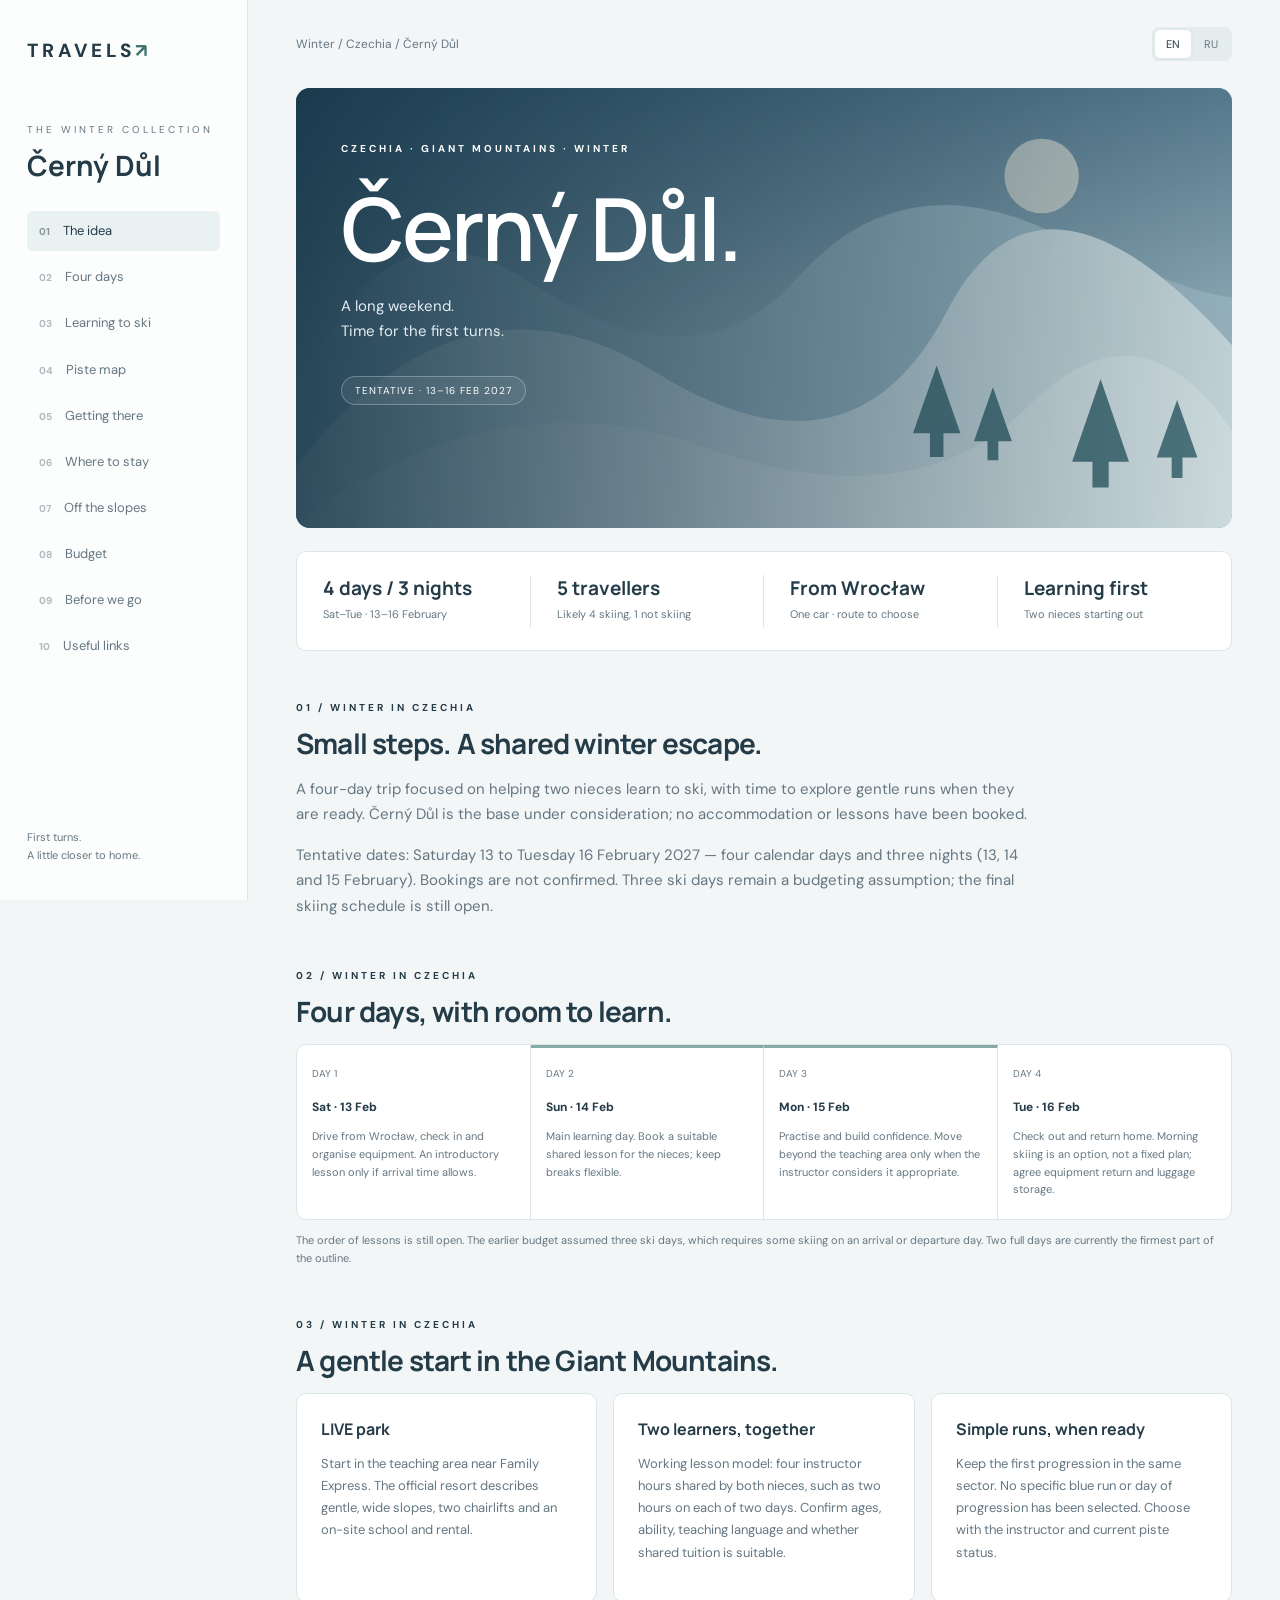
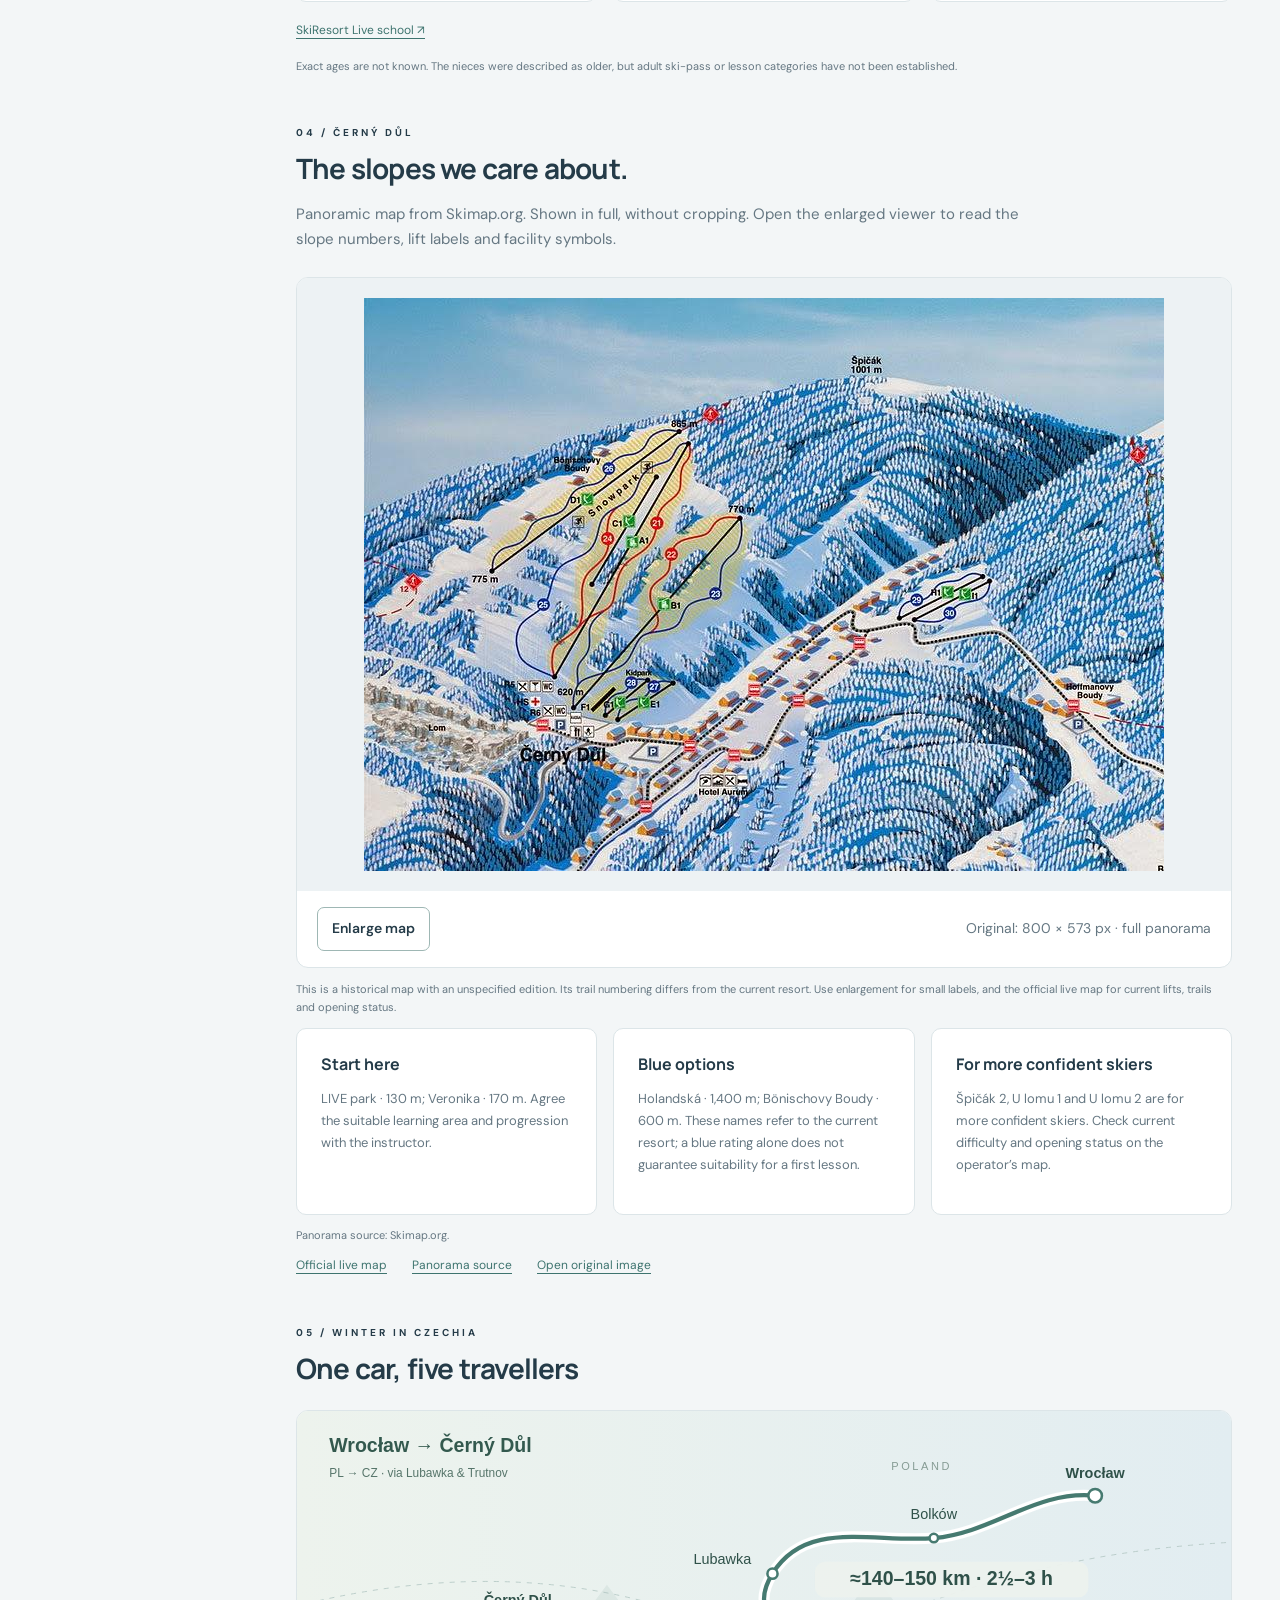
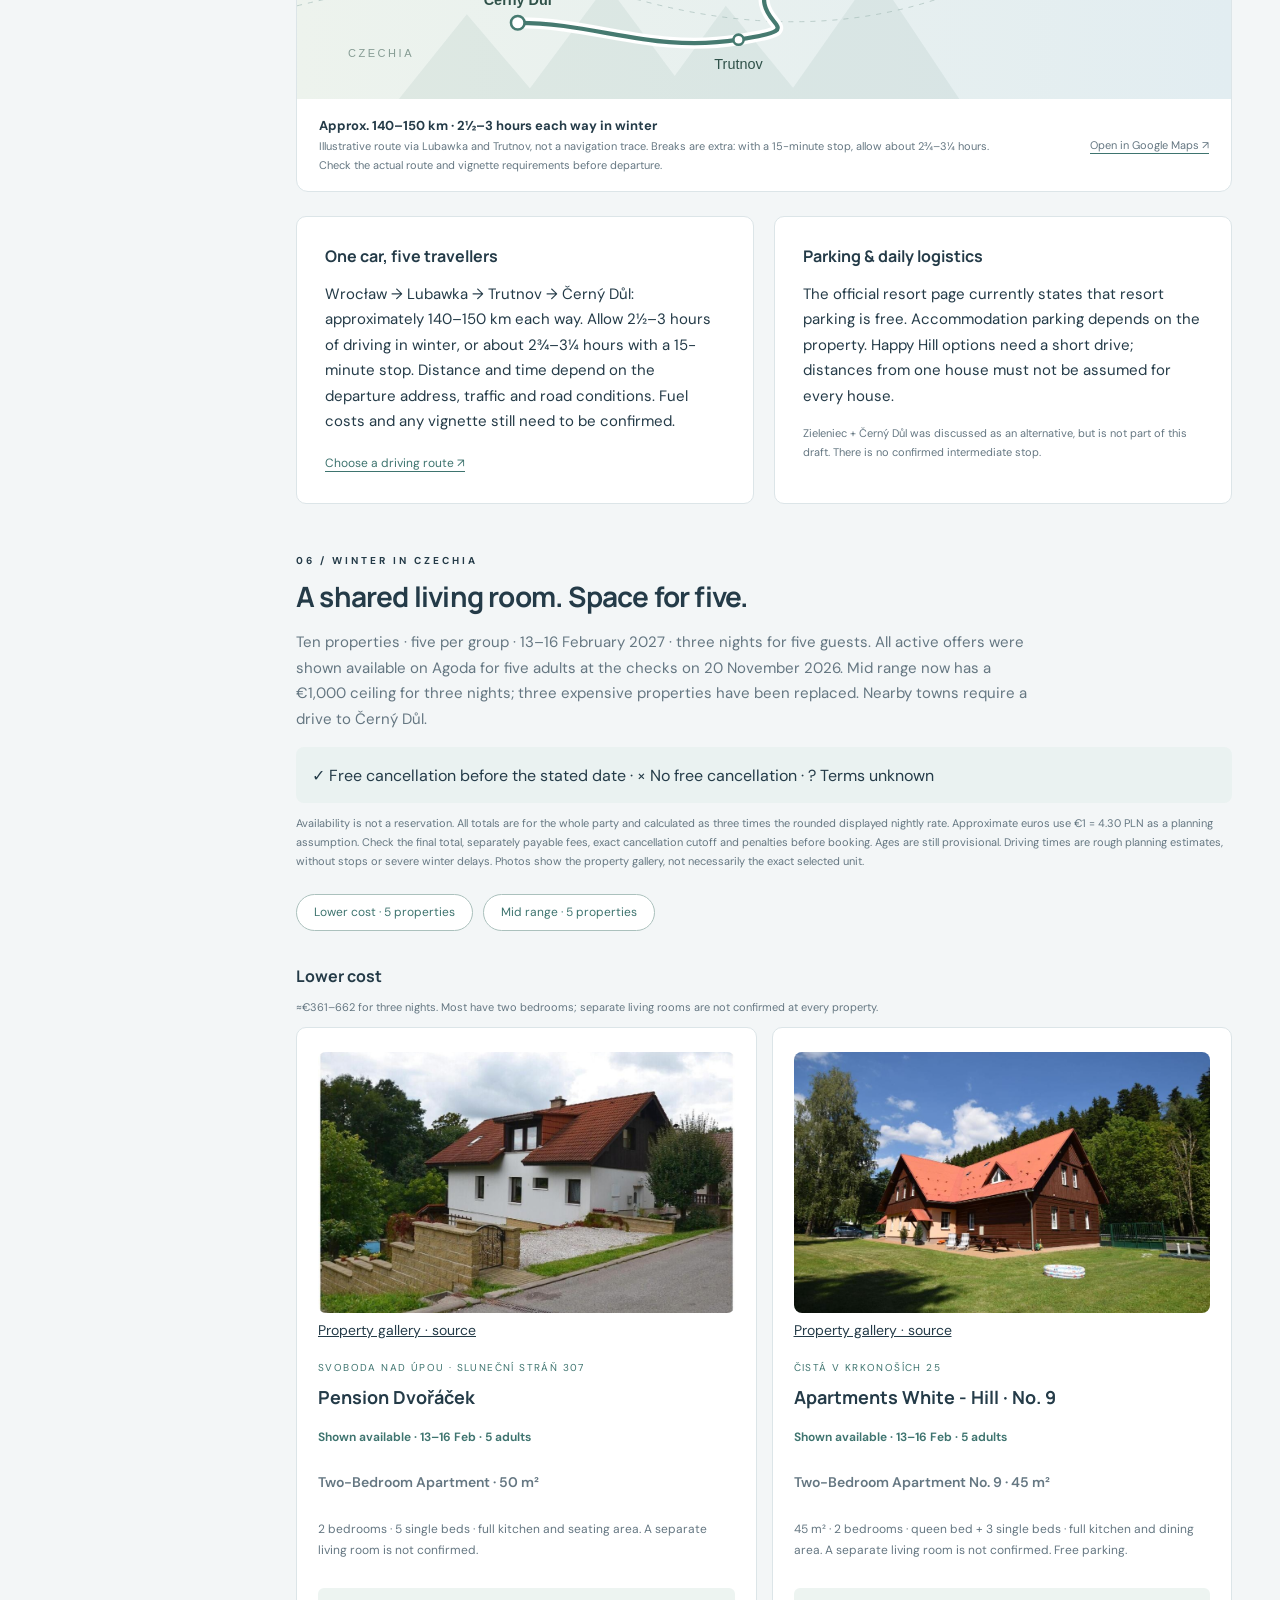
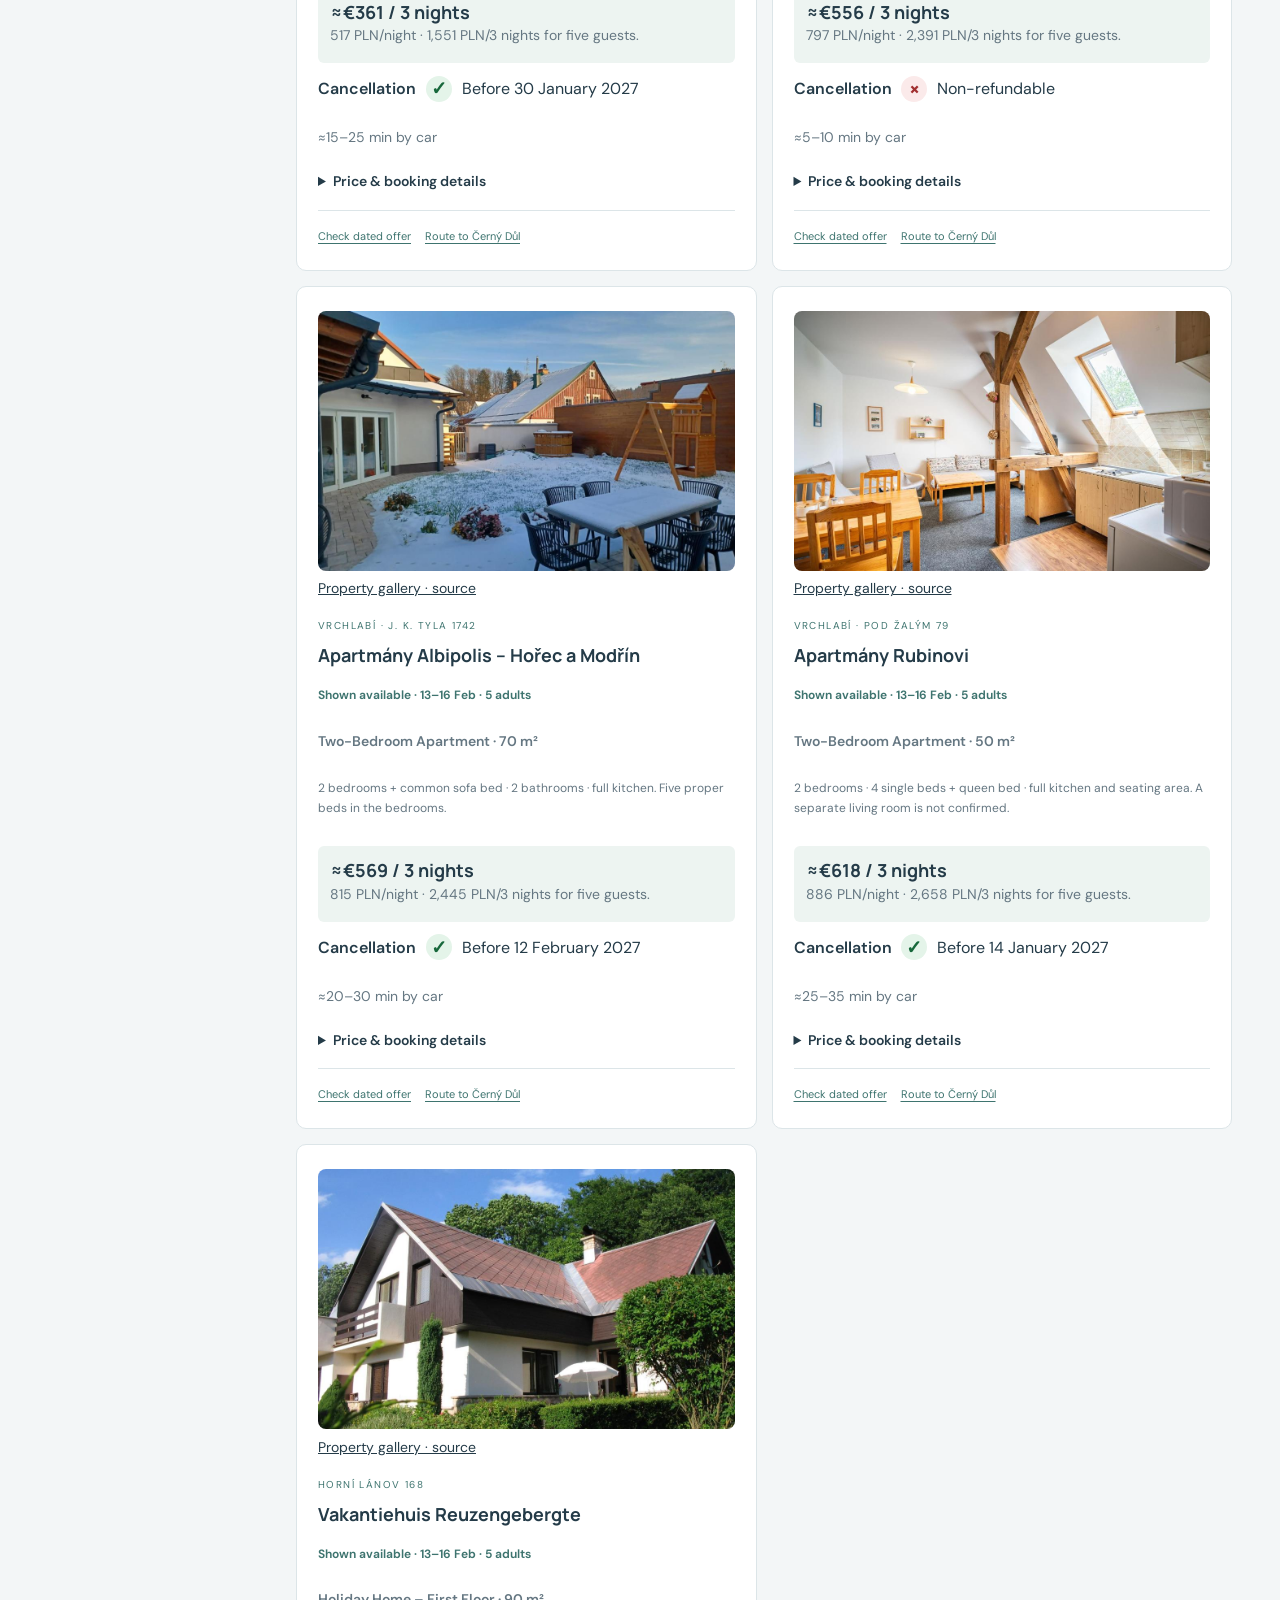
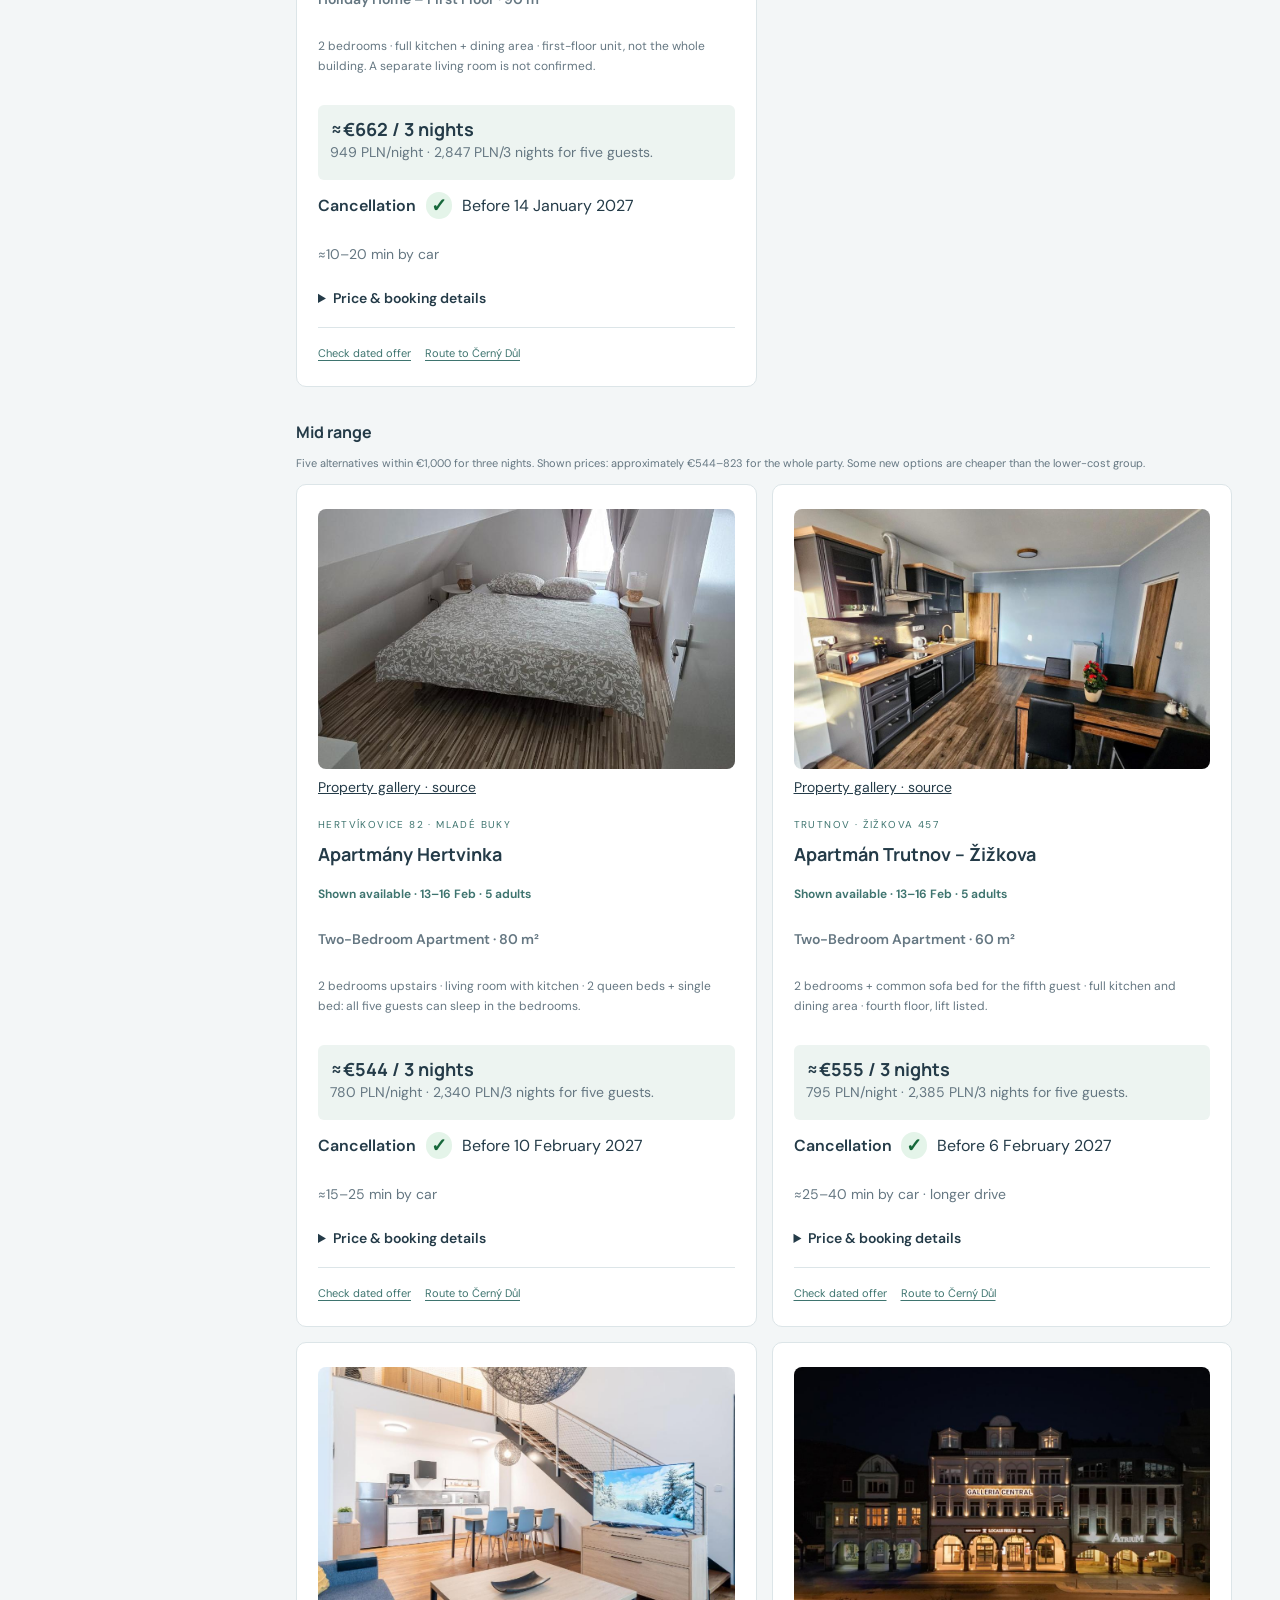
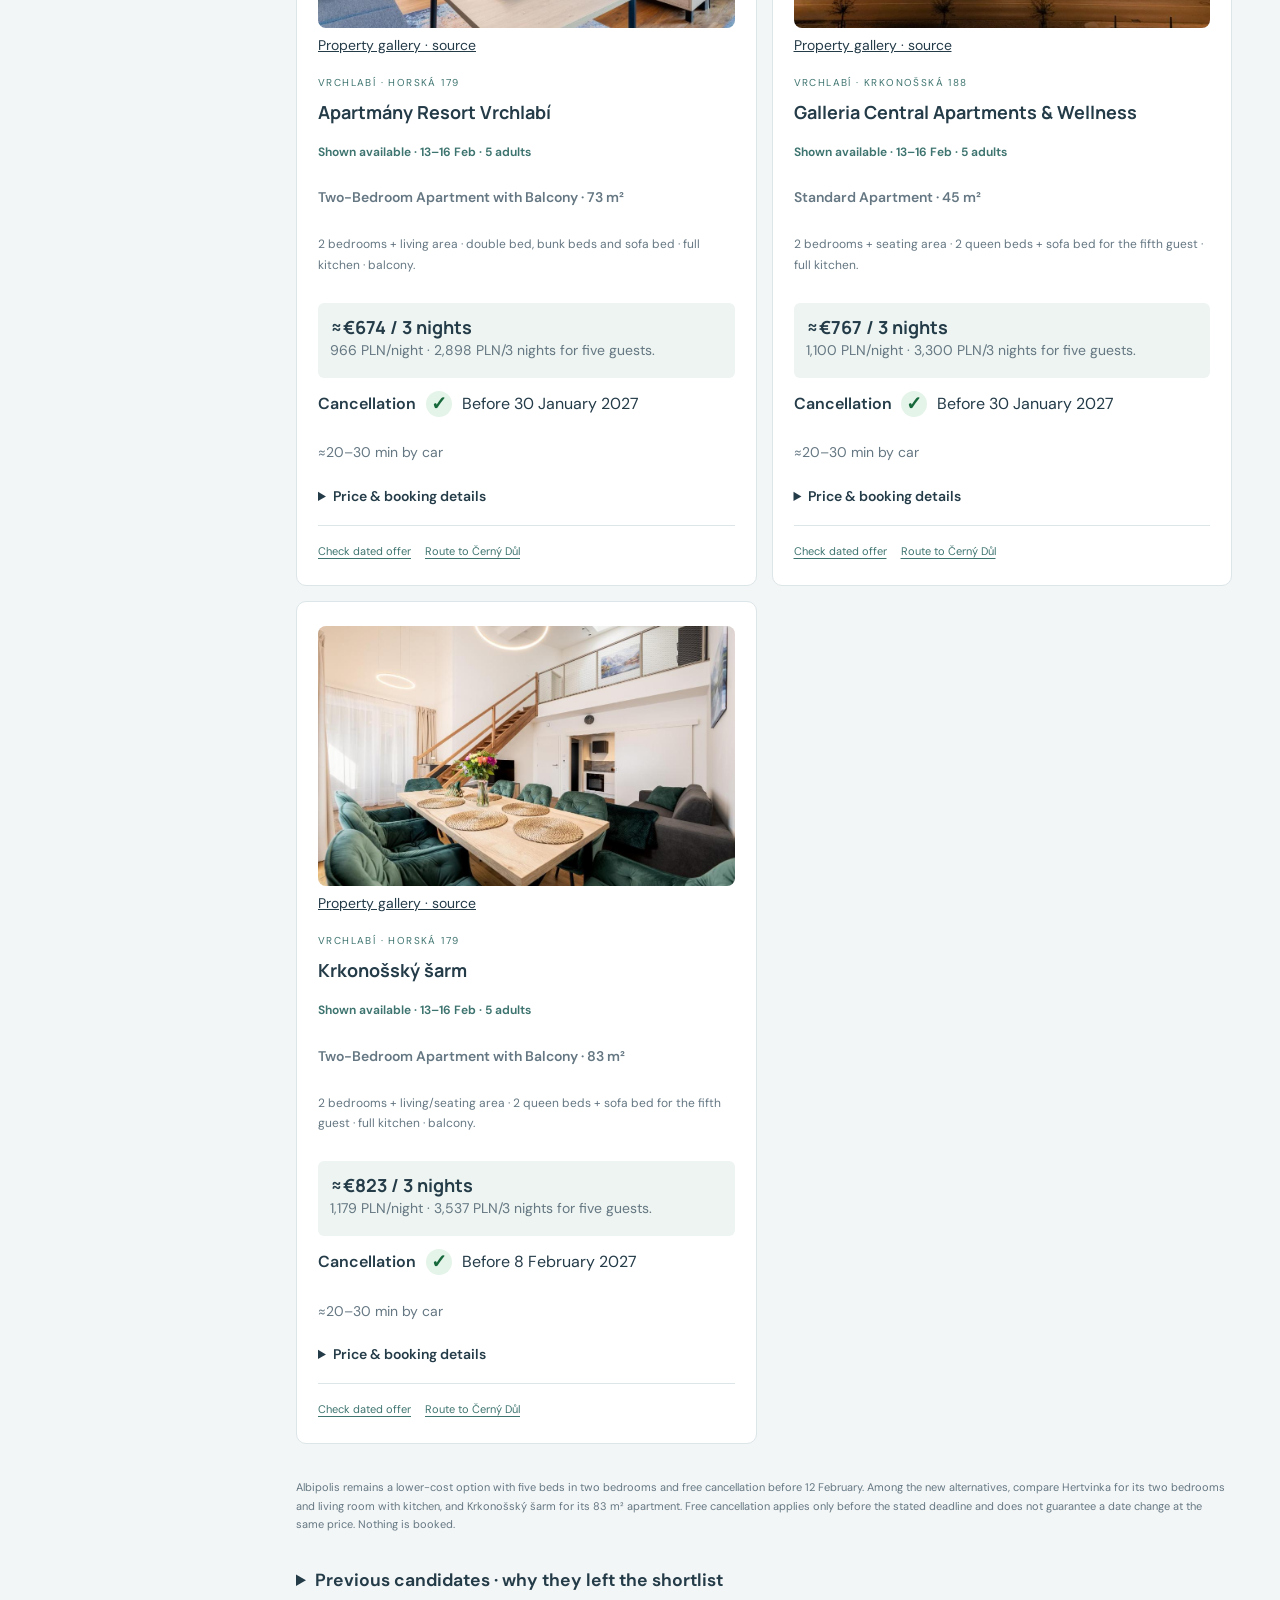
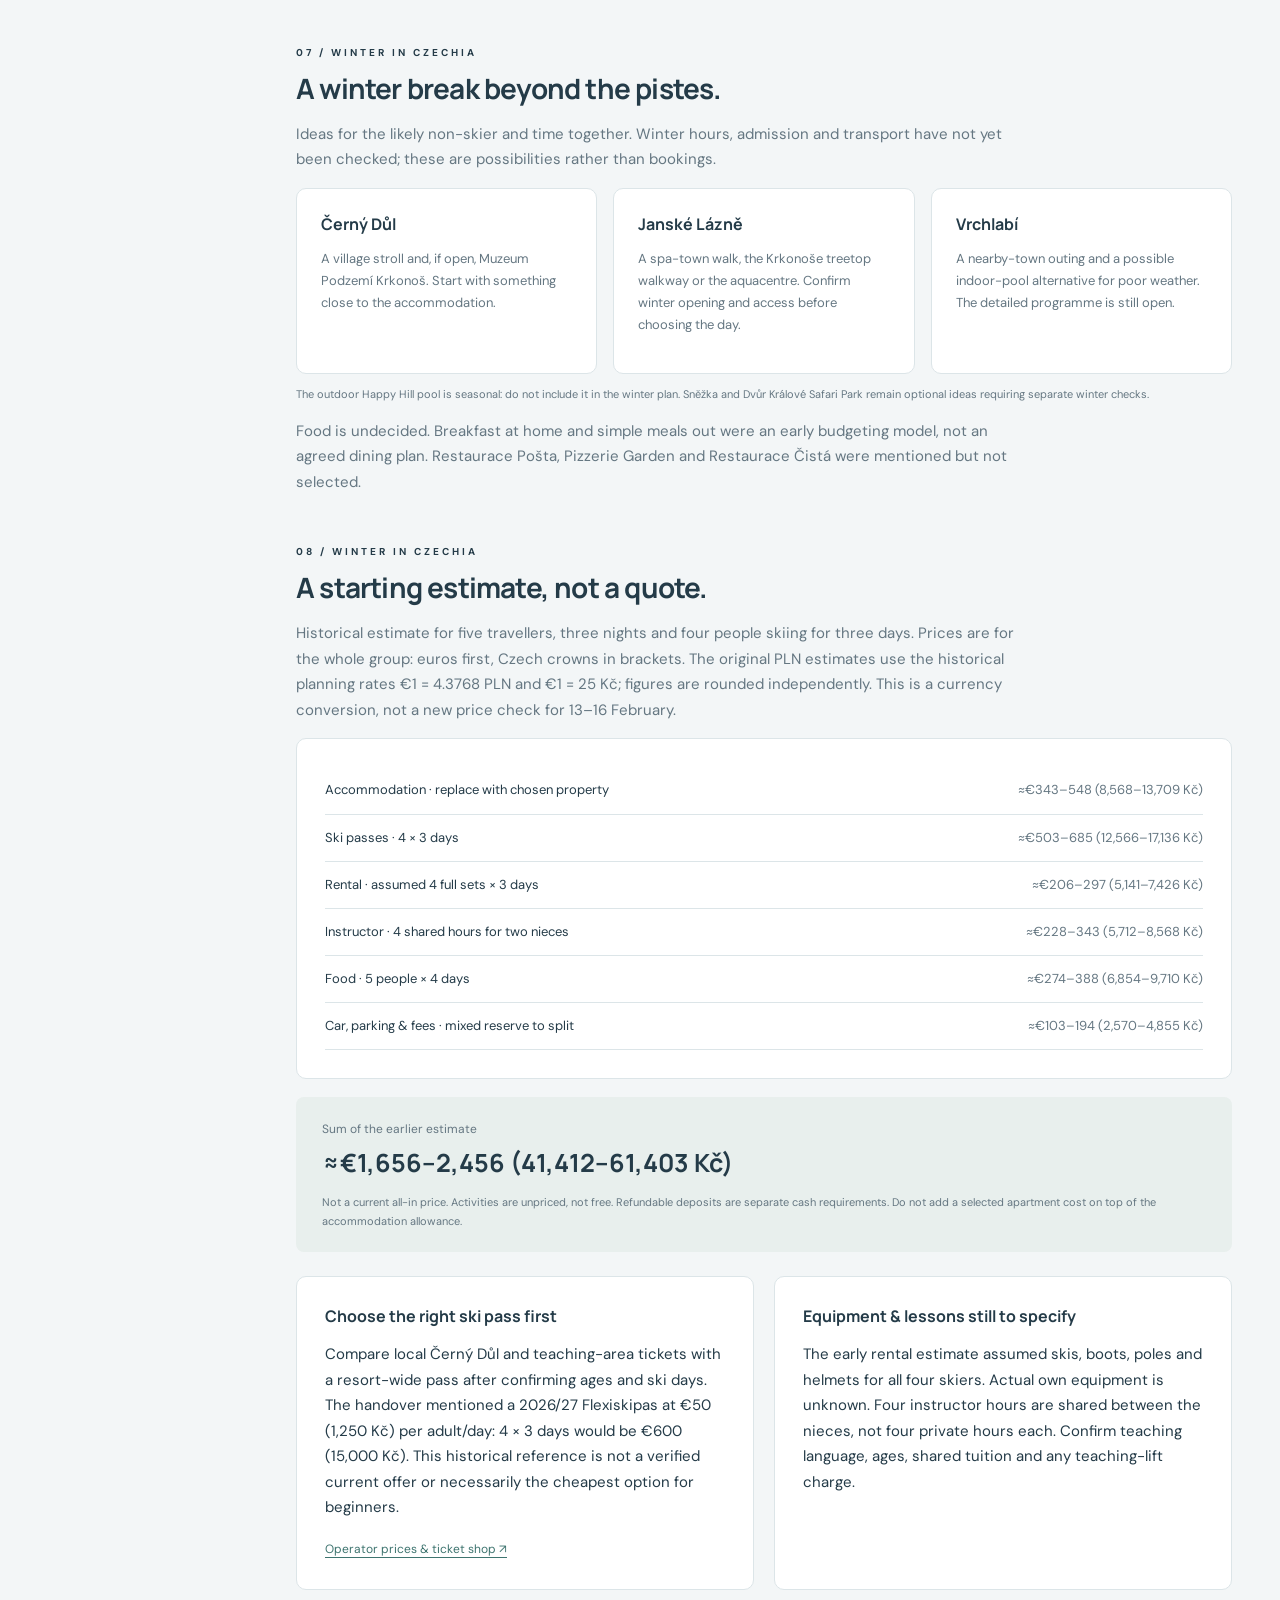
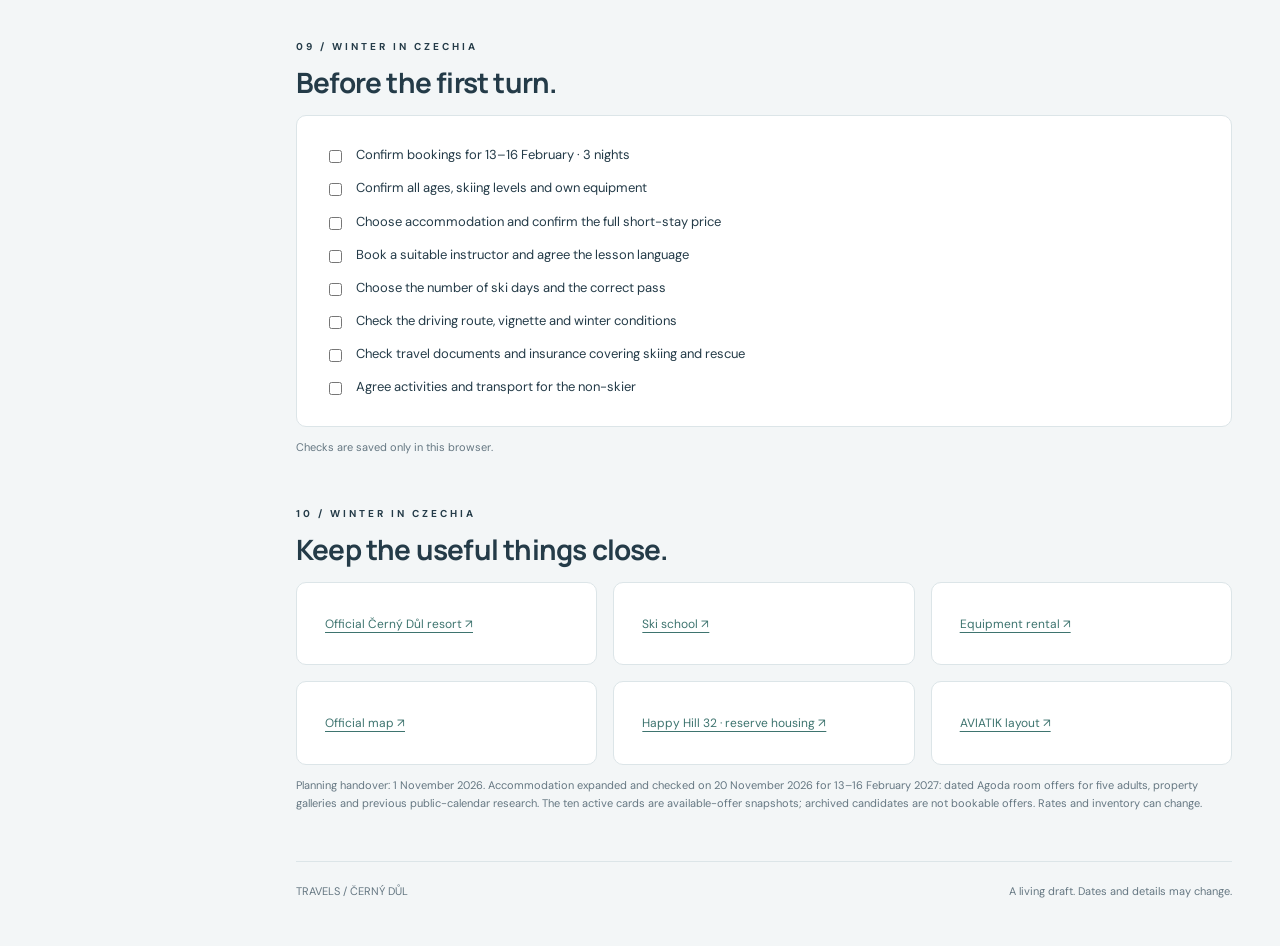
==== commit de7eae6d: "Replace Cerny Dul piste schematic with selected panoramic map" ====
--- a/winter/cerny-dul/index.html
+++ b/winter/cerny-dul/index.html
@@ -1 +1 @@
-<!doctype html><html lang="en"><head><meta charset="utf-8"><meta name="viewport" content="width=device-width, initial-scale=1"><meta name="description" content="A four-day winter trip from Wrocław to Černý Důl in Czechia. Tentatively 13–16 February 2027. Family ski learning, accommodation and planning notes in English and Russian."><title>Černý Důl · Winter in Czechia · Travels</title><link rel="stylesheet" href="../../assets/css/site.css?v=20261120-schematic-hero"></head><body><aside class="sidebar"><a class="brand" href="../../index.html">TRAVELS<span>↗</span></a><div data-i18n="cd-season" class="season">THE WINTER COLLECTION</div><div class="side-title">Černý Důl</div><nav class="nav" aria-label="Sections / Разделы"><a href="#overview"><b>01</b><span data-i18n="cd-nav-overview" >The idea</span></a><a href="#itinerary"><b>02</b><span data-i18n="cd-nav-itinerary" >Four days</span></a><a href="#skiing"><b>03</b><span data-i18n="cd-nav-skiing" >Learning to ski</span></a><a href="#piste-map"><b>04</b><span data-i18n="cd-nav-piste-map" >Piste map</span></a><a href="#road"><b>05</b><span data-i18n="cd-nav-road" >Getting there</span></a><a href="#stay"><b>06</b><span data-i18n="cd-nav-stay" >Where to stay</span></a><a href="#off-slopes"><b>07</b><span data-i18n="cd-nav-off-slopes" >Off the slopes</span></a><a href="#budget"><b>08</b><span data-i18n="cd-nav-budget" >Budget</span></a><a href="#packing"><b>09</b><span data-i18n="cd-nav-packing" >Before we go</span></a><a href="#links"><b>10</b><span data-i18n="cd-nav-links" >Useful links</span></a></nav><div data-i18n="cd-motto" class="side-bottom">First turns.<br>A little closer to home.</div></aside><main><header class="topbar"><span data-i18n="cd-breadcrumb" >Winter / Czechia / Černý Důl</span><div class="languages" role="group" aria-label="Language / Язык"><button type="button" data-lang="en" aria-pressed="true">EN</button><button type="button" data-lang="ru" aria-pressed="false">RU</button></div></header><div class="hero czech-hero"><img class="hero-art" src="images/winter-hills.svg" alt="" width="1400" height="650"><div class="hero-content"><div data-i18n="cd-eyebrow" class="eyebrow">CZECHIA · GIANT MOUNTAINS · WINTER</div><h1>Černý Důl.</h1><p data-i18n="cd-hero" >A long weekend.<br>Time for the first turns.</p><span data-i18n="cd-dates" class="pill">TENTATIVE · 13–16 FEB 2027</span></div></div><div class="stats"><div class="stat"><strong data-i18n="cd-stat-0" >4 days / 3 nights</strong><small data-i18n="cd-stat-sub-0" >Sat–Tue · 13–16 February</small></div><div class="stat"><strong data-i18n="cd-stat-1" >5 travellers</strong><small data-i18n="cd-stat-sub-1" >Likely 4 skiing, 1 not skiing</small></div><div class="stat"><strong data-i18n="cd-stat-2" >From Wrocław</strong><small data-i18n="cd-stat-sub-2" >One car · route to choose</small></div><div class="stat"><strong data-i18n="cd-stat-3" >Learning first</strong><small data-i18n="cd-stat-sub-3" >Two nieces starting out</small></div></div><section id="overview"><div data-i18n="cd-overview-eye" class="eyebrow">01 / WINTER IN CZECHIA</div><h2 data-i18n="cd-overview-title" >Small steps. A shared winter escape.</h2><p data-i18n="cd-idea" class="intro">A four-day trip focused on helping two nieces learn to ski, with time to explore gentle runs when they are ready. Černý Důl is the base under consideration; no accommodation or lessons have been booked.</p><p data-i18n="cd-date-note" class="intro">Tentative dates: Saturday 13 to Tuesday 16 February 2027 — four calendar days and three nights (13, 14 and 15 February). Bookings are not confirmed. Three ski days remain a budgeting assumption; the final skiing schedule is still open.</p></section><section id="itinerary"><div data-i18n="cd-itinerary-eye" class="eyebrow">02 / WINTER IN CZECHIA</div><h2 data-i18n="cd-itinerary-title" >Four days, with room to learn.</h2><div class="days"><article class="day "><em data-i18n="cd-day-number-1" >DAY 1</em><strong data-i18n="cd-day-title-1" >Sat · 13 Feb</strong><p data-i18n="cd-day-text-1" >Drive from Wrocław, check in and organise equipment. An introductory lesson only if arrival time allows.</p></article><article class="day ski"><em data-i18n="cd-day-number-2" >DAY 2</em><strong data-i18n="cd-day-title-2" >Sun · 14 Feb</strong><p data-i18n="cd-day-text-2" >Main learning day. Book a suitable shared lesson for the nieces; keep breaks flexible.</p></article><article class="day ski"><em data-i18n="cd-day-number-3" >DAY 3</em><strong data-i18n="cd-day-title-3" >Mon · 15 Feb</strong><p data-i18n="cd-day-text-3" >Practise and build confidence. Move beyond the teaching area only when the instructor considers it appropriate.</p></article><article class="day "><em data-i18n="cd-day-number-4" >DAY 4</em><strong data-i18n="cd-day-title-4" >Tue · 16 Feb</strong><p data-i18n="cd-day-text-4" >Check out and return home. Morning skiing is an option, not a fixed plan; agree equipment return and luggage storage.</p></article></div><p data-i18n="cd-ski-days-note" class="note">The order of lessons is still open. The earlier budget assumed three ski days, which requires some skiing on an arrival or departure day. Two full days are currently the firmest part of the outline.</p></section><section id="skiing"><div data-i18n="cd-skiing-eye" class="eyebrow">03 / WINTER IN CZECHIA</div><h2 data-i18n="cd-skiing-title" >A gentle start in the Giant Mountains.</h2><div class="cards"><article class="card"><h3 data-i18n="cd-ski-title-0" >LIVE park</h3><p data-i18n="cd-ski-text-0" >Start in the teaching area near Family Express. The official resort describes gentle, wide slopes, two chairlifts and an on-site school and rental.</p></article><article class="card"><h3 data-i18n="cd-ski-title-1" >Two learners, together</h3><p data-i18n="cd-ski-text-1" >Working lesson model: four instructor hours shared by both nieces, such as two hours on each of two days. Confirm ages, ability, teaching language and whether shared tuition is suitable.</p></article><article class="card"><h3 data-i18n="cd-ski-title-2" >Simple runs, when ready</h3><p data-i18n="cd-ski-text-2" >Keep the first progression in the same sector. No specific blue run or day of progression has been selected. Choose with the instructor and current piste status.</p></article></div><p><a class="link" href="https://www.skiresort.cz/sluzby/lyzarska-skola/" target="_blank" rel="noopener"><span data-i18n="cd-school" >SkiResort Live school ↗</span></a></p><p data-i18n="cd-ages" class="note">Exact ages are not known. The nieces were described as older, but adult ski-pass or lesson categories have not been established.</p></section><section id="piste-map"><div class="eyebrow">04 / ČERNÝ DŮL</div><h2 data-i18n="cdmap-piste-title" >The slopes we care about.</h2><p data-i18n="cdmap-piste-intro" class="intro">A clean vector schematic based on the operator’s route contours. Blue, red and mixed runs keep their original classifications. Dashed grey lines show lifts; green marks the teaching area. Switch highlights below.</p><div class="piste-toggles" role="group" aria-label="Map highlights / Подсветка карты"><button type="button" data-piste-toggle="blue" aria-pressed="true" class="piste-toggle blue"><span data-i18n="cdmap-toggle-blue" >Blue · easy</span></button><button type="button" data-piste-toggle="red" aria-pressed="true" class="piste-toggle red"><span data-i18n="cdmap-toggle-red" >Red · intermediate</span></button><button type="button" data-piste-toggle="mixed" aria-pressed="true" class="piste-toggle mixed"><span data-i18n="cdmap-toggle-mixed" >Blue / red · mixed</span></button><button type="button" data-piste-toggle="learning" aria-pressed="true" class="piste-toggle learning"><span data-i18n="cdmap-toggle-learning" >Learning area</span></button></div><div class="cd-piste-frame"><svg class="cd-piste-svg" viewBox="400 2880 2000 1580" xmlns="http://www.w3.org/2000/svg" role="img" aria-labelledby="cd-piste-title"><title id="cd-piste-title">Černý Důl: schematic piste map</title><defs><pattern id="cd-dots" width="45" height="45" patternUnits="userSpaceOnUse"><circle cx="0" cy="0" r="1.5" fill="#bdcec7"/></pattern><symbol id="cd-chair" viewBox="0 0 50 50"><path d="M6 10h38M25 10v17H12v12h27V27M12 39v6m27-6v6" fill="none" stroke="currentColor" stroke-width="4" stroke-linecap="round"/></symbol><symbol id="cd-learn" viewBox="0 0 50 50"><circle cx="24" cy="9" r="5" fill="currentColor"/><path d="m25 19-9 11 12 6 9 9M25 19l8 9 9-1M5 44h36M12 24 7 43" fill="none" stroke="currentColor" stroke-width="4" stroke-linecap="round"/></symbol></defs><path fill="#f1f5f2" d="M400 2880h2000v1580H400z"/><path fill="url(#cd-dots)" d="M400 2880h2000v1580H400z"/><g id="cd-terrain" aria-hidden="true"><path d="M420 3420C610 3260 730 3250 890 3110S1100 2990 1194 3055C1290 3120 1370 3220 1442 3260L1580 3460 1610 4100 1180 4250 690 4180 420 3880Z" fill="#dce7e3"/><path d="M1194 3055C1180 3200 1050 3410 970 3630S860 3930 800 4120L1180 4250 1610 4100 1580 3460 1442 3260C1350 3190 1265 3110 1194 3055Z" fill="#e9f0ef"/><path d="M1194 3055C1100 3180 1030 3320 950 3500S850 3840 800 4120L690 4180 580 3990C650 3710 810 3470 960 3280S1120 3080 1194 3055Z" fill="#f8faf8"/><path d="M1442 3260C1370 3440 1260 3590 1130 3780S970 4010 900 4170L1180 4250 1440 4120 1530 3900 1570 3550Z" fill="#f7faf9"/><path d="M1194 3055C1150 3150 1070 3280 1010 3390M1442 3260C1390 3420 1310 3500 1240 3600" fill="none" stroke="#cedbd7" stroke-width="7"/><g fill="none" stroke="#d5e1dd" stroke-width="3"><path d="M480 3500Q800 3270 1130 3170M460 3600Q750 3400 1050 3310M470 3740Q760 3550 980 3460M500 3870Q750 3690 920 3620M1320 3430Q1470 3470 1590 3610M1230 3580Q1470 3630 1595 3760M1120 3760Q1450 3780 1590 3930M1020 3940Q1350 3960 1540 4080"/></g></g><g id="cd-woods" fill="#9db6ac" opacity=".42" aria-hidden="true"><path d="m470 3337 -22 48h13l-18 30h54l-18-30h13z"/><path d="M467 3415h6v13h-6z"/><path d="m515 3292 -22 48h13l-18 30h54l-18-30h13z"/><path d="M512 3370h6v13h-6z"/><path d="m570 3247 -22 48h13l-18 30h54l-18-30h13z"/><path d="M567 3325h6v13h-6z"/><path d="m625 3202 -22 48h13l-18 30h54l-18-30h13z"/><path d="M622 3280h6v13h-6z"/><path d="m680 3167 -22 48h13l-18 30h54l-18-30h13z"/><path d="M677 3245h6v13h-6z"/><path d="m740 3122 -22 48h13l-18 30h54l-18-30h13z"/><path d="M737 3200h6v13h-6z"/><path d="m800 3077 -22 48h13l-18 30h54l-18-30h13z"/><path d="M797 3155h6v13h-6z"/><path d="m860 3037 -22 48h13l-18 30h54l-18-30h13z"/><path d="M857 3115h6v13h-6z"/><path d="m460 3457 -22 48h13l-18 30h54l-18-30h13z"/><path d="M457 3535h6v13h-6z"/><path d="m500 3567 -22 48h13l-18 30h54l-18-30h13z"/><path d="M497 3645h6v13h-6z"/><path d="m540 3697 -22 48h13l-18 30h54l-18-30h13z"/><path d="M537 3775h6v13h-6z"/><path d="m575 3797 -22 48h13l-18 30h54l-18-30h13z"/><path d="M572 3875h6v13h-6z"/><path d="m615 3877 -22 48h13l-18 30h54l-18-30h13z"/><path d="M612 3955h6v13h-6z"/><path d="m640 3967 -22 48h13l-18 30h54l-18-30h13z"/><path d="M637 4045h6v13h-6z"/><path d="m1480 3317 -22 48h13l-18 30h54l-18-30h13z"/><path d="M1477 3395h6v13h-6z"/><path d="m1515 3387 -22 48h13l-18 30h54l-18-30h13z"/><path d="M1512 3465h6v13h-6z"/><path d="m1560 3477 -22 48h13l-18 30h54l-18-30h13z"/><path d="M1557 3555h6v13h-6z"/><path d="m1570 3617 -22 48h13l-18 30h54l-18-30h13z"/><path d="M1567 3695h6v13h-6z"/><path d="m1560 3757 -22 48h13l-18 30h54l-18-30h13z"/><path d="M1557 3835h6v13h-6z"/><path d="m1530 3867 -22 48h13l-18 30h54l-18-30h13z"/><path d="M1527 3945h6v13h-6z"/><path d="m1480 3997 -22 48h13l-18 30h54l-18-30h13z"/><path d="M1477 4075h6v13h-6z"/><path d="m1360 4167 -22 48h13l-18 30h54l-18-30h13z"/><path d="M1357 4245h6v13h-6z"/><path d="m1240 4227 -22 48h13l-18 30h54l-18-30h13z"/><path d="M1237 4305h6v13h-6z"/></g><path d="M600 4185Q1080 4210 1525 4270" fill="none" stroke="#c1cfca" stroke-width="18"/><text x="470" y="2970" font-family="Arial,sans-serif" font-size="36" font-weight="700" fill="#29483f">ČERNÝ DŮL</text><text x="470" y="3010" font-family="Arial,sans-serif" font-size="21" letter-spacing="3" fill="#778e82">SCHEMATIC PISTE MAP</text><g fill="none" stroke="#7e928b" stroke-width="6" stroke-dasharray="12 12"><line x1="715.7" y1="4012.8" x2="1193.9" y2="3100.2"/><line x1="803.1" y1="4106.9" x2="1442" y2="3280.2"/><line x1="860.1" y1="3630" x2="1045.5" y2="3287"/><line x1="612.4" y1="3590.3" x2="1155.5" y2="3061.8"/><line x1="926.5" y1="4116.8" x2="1070.9" y2="3980.4"/><line x1="893.6" y1="4097.2" x2="1026.1" y2="3959.5"/></g><g fill="none" stroke-linecap="round" stroke-linejoin="round"><g data-piste-layer="blue"><title>5c Bönischovy Boudy</title><path d="M1152.5,3066.4c-43.3,1-104.2,40.3-126,67 c-21.8,26.7-29.2,68.5-58.3,97.9c-29.1,29.4-100,28.9-129.6,59.8c-29.6,30.9-13.1,70.8-54.7,108c-41.6,37.2-89,32.4-126.7,69.1 c-32.8,32-39.3,56.3-45.4,122.4" stroke="white" stroke-opacity=".8" stroke-width="20"/><path d="M1152.5,3066.4c-43.3,1-104.2,40.3-126,67 c-21.8,26.7-29.2,68.5-58.3,97.9c-29.1,29.4-100,28.9-129.6,59.8c-29.6,30.9-13.1,70.8-54.7,108c-41.6,37.2-89,32.4-126.7,69.1 c-32.8,32-39.3,56.3-45.4,122.4" stroke="#0879f9" stroke-width="10"/><circle cx="860.0999999999999" cy="3281.25" r="30" fill="#0879f9" stroke="white" stroke-width="4"/><text x="860.0999999999999" y="3290.25" stroke="none" fill="white" text-anchor="middle" font-family="Arial,sans-serif" font-weight="bold" font-size="26">5c</text></g><g data-piste-layer="blue"><title>7c Veronika</title><path d="M924,4117.6c-7.7-11.9-10.4-24.6,3.6-36 c14-11.4,39.3-17.6,49.7-30.2c10.3-12.6,32.5-78.2,90.7-73.4" stroke="white" stroke-opacity=".8" stroke-width="20"/><path d="M924,4117.6c-7.7-11.9-10.4-24.6,3.6-36 c14-11.4,39.3-17.6,49.7-30.2c10.3-12.6,32.5-78.2,90.7-73.4" stroke="#0879f9" stroke-width="10"/><circle cx="1107.4" cy="3944.05" r="30" fill="#0879f9" stroke="white" stroke-width="4"/><text x="1107.4" y="3953.05" stroke="none" fill="white" text-anchor="middle" font-family="Arial,sans-serif" font-weight="bold" font-size="26">7c</text></g><g data-piste-layer="blue"><title>8c LIVE park</title><path d="M1026.6,3958.9c-21.8,3.9-40.4,12.2-53.3,25.9 c-12.9,13.7-30.3,44.2-41,56.2c-10.7,11.9-42.1,18.3-38.2,53.3" stroke="white" stroke-opacity=".8" stroke-width="20"/><path d="M1026.6,3958.9c-21.8,3.9-40.4,12.2-53.3,25.9 c-12.9,13.7-30.3,44.2-41,56.2c-10.7,11.9-42.1,18.3-38.2,53.3" stroke="#0879f9" stroke-width="10"/><circle cx="1049.1999999999998" cy="3917.45" r="30" fill="#0879f9" stroke="white" stroke-width="4"/><text x="1049.1999999999998" y="3926.45" stroke="none" fill="white" text-anchor="middle" font-family="Arial,sans-serif" font-weight="bold" font-size="26">8c</text></g><g data-piste-layer="blue"><title>11c Propojovací cesta</title><path d="M1203.7,3102.4c19.2,3.1,65.3,29.6,84.2,49.7 c33.2,35.1,75.7,39.6,108,60.5c32.3,20.9,45.2,34.1,48.2,62.6" stroke="white" stroke-opacity=".8" stroke-width="20"/><path d="M1203.7,3102.4c19.2,3.1,65.3,29.6,84.2,49.7 c33.2,35.1,75.7,39.6,108,60.5c32.3,20.9,45.2,34.1,48.2,62.6" stroke="#0879f9" stroke-width="10"/><circle cx="1317.4" cy="3167.35" r="30" fill="#0879f9" stroke="white" stroke-width="4"/><text x="1317.4" y="3176.35" stroke="none" fill="white" text-anchor="middle" font-family="Arial,sans-serif" font-weight="bold" font-size="26">11c</text></g><g data-piste-layer="blue"><title>10c Spojka</title><path d="M1439.1,3276.6c-45.6-14-67.2-10.6-119.5-8.6 c-52.3,2-62.5-13.4-93.6-8.6s-32.4,0.7-67,25.2" stroke="white" stroke-opacity=".8" stroke-width="20"/><path d="M1439.1,3276.6c-45.6-14-67.2-10.6-119.5-8.6 c-52.3,2-62.5-13.4-93.6-8.6s-32.4,0.7-67,25.2" stroke="#0879f9" stroke-width="10"/><circle cx="1322.4" cy="3264.75" r="30" fill="#0879f9" stroke="white" stroke-width="4"/><text x="1322.4" y="3273.75" stroke="none" fill="white" text-anchor="middle" font-family="Arial,sans-serif" font-weight="bold" font-size="26">10c</text></g><g data-piste-layer="blue"><title>6c Holandská</title><path d="M1194.8,3103.1c-56.7,3.2-141.1,78-168.5,114.5 s-27.4,79.2-64.1,118.1c-36.7,38.9-68.9,38.8-95,71.3c-26.1,32.5-5.6,76.9-33.1,110.9c-27.6,34-84,42.2-97.9,97.2 c-13.9,55,2.5,84.2-26.6,120.2c-29.1,36-46,64.8-28.8,109.4c15.3,39.7,30.6,32.9,30.2,73.4c-0.3,35.8-19.3,55.4,2.2,90.7" stroke="white" stroke-opacity=".8" stroke-width="20"/><path d="M1194.8,3103.1c-56.7,3.2-141.1,78-168.5,114.5 s-27.4,79.2-64.1,118.1c-36.7,38.9-68.9,38.8-95,71.3c-26.1,32.5-5.6,76.9-33.1,110.9c-27.6,34-84,42.2-97.9,97.2 c-13.9,55,2.5,84.2-26.6,120.2c-29.1,36-46,64.8-28.8,109.4c15.3,39.7,30.6,32.9,30.2,73.4c-0.3,35.8-19.3,55.4,2.2,90.7" stroke="#0879f9" stroke-width="10"/><circle cx="778.5" cy="3563.25" r="30" fill="#0879f9" stroke="white" stroke-width="4"/><text x="778.5" y="3572.25" stroke="none" fill="white" text-anchor="middle" font-family="Arial,sans-serif" font-weight="bold" font-size="26">6c</text></g><g data-piste-layer="mixed"><title>1c Ford Špičák</title><path d="M801.7,4104.6c-3.6-61.3,43.8-115.9,91.4-151.9 c47.7-36,107.7-40.4,131.8-67.7c24-27.3,42.4-70.6,67.7-104.4c25.3-33.8,71.5-26.2,105.8-57.6s18.5-83.8,42.5-119.5 c24-35.7,50.2-35.7,67.7-68.4c6.9-12.9-0.5-42.9,6.9-66.7" stroke="white" stroke-opacity=".8" stroke-width="20"/><path d="M801.7,4104.6c-3.6-61.3,43.8-115.9,91.4-151.9 c47.7-36,107.7-40.4,131.8-67.7c24-27.3,42.4-70.6,67.7-104.4c25.3-33.8,71.5-26.2,105.8-57.6s18.5-83.8,42.5-119.5 c24-35.7,50.2-35.7,67.7-68.4c6.9-12.9-0.5-42.9,6.9-66.7" stroke="#2020FF" stroke-width="10"/><path d="M1315.2,3467.7c1.1-3.6,2.6-7.1,4.6-10.4 c14.7-24.5,56.4-36.4,68.4-56.2c12-19.8,7.4-45.2,20.2-62.6s34.4-20.2,33.8-55.4" stroke="white" stroke-opacity=".8" stroke-width="20"/><path d="M1315.2,3467.7c1.1-3.6,2.6-7.1,4.6-10.4 c14.7-24.5,56.4-36.4,68.4-56.2c12-19.8,7.4-45.2,20.2-62.6s34.4-20.2,33.8-55.4" stroke="" stroke-width="10"/><circle cx="1147.9" cy="3751.75" r="30" fill="#7650a7" stroke="white" stroke-width="4"/><text x="1147.9" y="3760.75" stroke="none" fill="white" text-anchor="middle" font-family="Arial,sans-serif" font-weight="bold" font-size="26">1c</text></g><g data-piste-layer="mixed"><title>9c Vyhlídková</title><path d="M1451.8,3622.2c-27.2,27.4-71.9,28.8-118.8,56.9 c-43.6,26.1-50,99.9-90.7,133.2c-46.2,37.8-144.2-32.4-189.4,32.4" stroke="white" stroke-opacity=".8" stroke-width="20"/><path d="M1451.8,3622.2c-27.2,27.4-71.9,28.8-118.8,56.9 c-43.6,26.1-50,99.9-90.7,133.2c-46.2,37.8-144.2-32.4-189.4,32.4" stroke="#2020FF" stroke-width="10"/><path d="M1448.2,3284.6c36,36.4,65.4,61.6,74.9,110.9 c9.5,49.3-22.1,68.3-40.3,100.2c-26.5,46.6,14.3,81.7-30.2,126.7" stroke="white" stroke-opacity=".8" stroke-width="20"/><path d="M1448.2,3284.6c36,36.4,65.4,61.6,74.9,110.9 c9.5,49.3-22.1,68.3-40.3,100.2c-26.5,46.6,14.3,81.7-30.2,126.7" stroke="#FF0000" stroke-width="10"/><circle cx="1387" cy="3659.45" r="30" fill="#7650a7" stroke="white" stroke-width="4"/><text x="1387" y="3668.45" stroke="none" fill="white" text-anchor="middle" font-family="Arial,sans-serif" font-weight="bold" font-size="26">9c</text><circle cx="1527.9" cy="3388.05" r="30" fill="#7650a7" stroke="white" stroke-width="4"/><text x="1527.9" y="3397.05" stroke="none" fill="white" text-anchor="middle" font-family="Arial,sans-serif" font-weight="bold" font-size="26">9c</text></g><g data-piste-layer="red"><title>3c U lomu 1</title><path d="M1199.7,3105.4c38.4,53.4-16.2,37.3-4.9,103.5 c10.3,59.9-64.5,80.7-83.5,119.5c-19,38.8-4.5,86-25.9,121c-21.4,35-78.6,73-95.8,108c-17.2,35-8,81.5-29.5,117.4 c-21.5,35.9-60,33.9-71.3,105.8c-5.8,37,5.8,33.6-38.2,68.4c-43.9,34.8-54.7,31.6-67,91.4c-9.8,47.9-37.8,70.8-64.8,73.4" stroke="white" stroke-opacity=".8" stroke-width="20"/><path d="M1199.7,3105.4c38.4,53.4-16.2,37.3-4.9,103.5 c10.3,59.9-64.5,80.7-83.5,119.5c-19,38.8-4.5,86-25.9,121c-21.4,35-78.6,73-95.8,108c-17.2,35-8,81.5-29.5,117.4 c-21.5,35.9-60,33.9-71.3,105.8c-5.8,37,5.8,33.6-38.2,68.4c-43.9,34.8-54.7,31.6-67,91.4c-9.8,47.9-37.8,70.8-64.8,73.4" stroke="#ef3434" stroke-width="10"/><circle cx="993.5" cy="3588.55" r="30" fill="#ef3434" stroke="white" stroke-width="4"/><text x="993.5" y="3597.55" stroke="none" fill="white" text-anchor="middle" font-family="Arial,sans-serif" font-weight="bold" font-size="26">3c</text></g><g data-piste-layer="red"><title>2c Špičák 2</title><path d="M1436,3280.9c-39.5,0.1-40.2,23.6-54,44.6 c-13.8,21.1-48.3,18.2-59.8,31.7c-11.5,13.5-2.2,27.9-10.1,47.5c-8.3,20.7-42,34.8-61.9,41c-19.9,6.2-40,10.2-67,32.4 c-27.6,22.7-25.4,60.9-47.5,90c-22.1,29.1-63.2,27-86.4,67c-23.2,40-8.5,95.4-42.5,141.8c-33.9,46.4-83.6,40.1-105.8,85.7 c-22.2,45.5-14.9,60-36.7,83.5c-16.4,17.6-55.6,32.7-69.1,51.1c-13.6,18.4-24.9,54.4,5.8,110.2" stroke="white" stroke-opacity=".8" stroke-width="20"/><path d="M1436,3280.9c-39.5,0.1-40.2,23.6-54,44.6 c-13.8,21.1-48.3,18.2-59.8,31.7c-11.5,13.5-2.2,27.9-10.1,47.5c-8.3,20.7-42,34.8-61.9,41c-19.9,6.2-40,10.2-67,32.4 c-27.6,22.7-25.4,60.9-47.5,90c-22.1,29.1-63.2,27-86.4,67c-23.2,40-8.5,95.4-42.5,141.8c-33.9,46.4-83.6,40.1-105.8,85.7 c-22.2,45.5-14.9,60-36.7,83.5c-16.4,17.6-55.6,32.7-69.1,51.1c-13.6,18.4-24.9,54.4,5.8,110.2" stroke="#ef3434" stroke-width="10"/><circle cx="1148.6" cy="3558.85" r="30" fill="#ef3434" stroke="white" stroke-width="4"/><text x="1148.6" y="3567.85" stroke="none" fill="white" text-anchor="middle" font-family="Arial,sans-serif" font-weight="bold" font-size="26">2c</text></g><g data-piste-layer="red"><title>4c U lomu 2</title><path d="M1036.4,3286.7c-53.4,17.9-34.3,46.5-47.5,72 c-13.2,25.5-60.2,42.7-72.7,61.2c-12.5,18.5-9,60-25.9,87.1c-19.8,31.8-38.3,34.6-46.8,58.3c-8.5,23.7,5.9,46.5,5.8,70.6 c-0.1,27-6.8,47.8-30.2,70.6c-17.7,17.1-45.9,21.4-43.2,69.1c2.7,47.8,7.4,83.8-15.8,100.8c-23.3,17-39.6,13.2-48.2,41.8" stroke="white" stroke-opacity=".8" stroke-width="20"/><path d="M1036.4,3286.7c-53.4,17.9-34.3,46.5-47.5,72 c-13.2,25.5-60.2,42.7-72.7,61.2c-12.5,18.5-9,60-25.9,87.1c-19.8,31.8-38.3,34.6-46.8,58.3c-8.5,23.7,5.9,46.5,5.8,70.6 c-0.1,27-6.8,47.8-30.2,70.6c-17.7,17.1-45.9,21.4-43.2,69.1c2.7,47.8,7.4,83.8-15.8,100.8c-23.3,17-39.6,13.2-48.2,41.8" stroke="#ef3434" stroke-width="10"/><path d="M1189.7,3103.8c-75.8,39-49.6,68.3-110.3,101.8 c-48,26.4-46.6,64.1-74.7,99.8" stroke="white" stroke-opacity=".8" stroke-width="20"/><path d="M1189.7,3103.8c-75.8,39-49.6,68.3-110.3,101.8 c-48,26.4-46.6,64.1-74.7,99.8" stroke="#ef3434" stroke-width="10"/><circle cx="849.2" cy="3584.55" r="30" fill="#ef3434" stroke="white" stroke-width="4"/><text x="849.2" y="3593.55" stroke="none" fill="white" text-anchor="middle" font-family="Arial,sans-serif" font-weight="bold" font-size="26">4c</text></g><g data-piste-layer="blue"><title>12c Funline</title><path d="M693.7,3538.7c21.9,0,99.8,0.6,84.2-38.9 c-11.9-30-3.4-60.1,17.3-66.2c30.6-9.1,35.2-12.6,51.8-32.4c18-21.4,22.6-48.1,41-65.5c16.1-15.1,52.4-16.3,69.8-33.1 c17.4-16.8,31.1-54.7,49.7-79.2c18.6-24.5,70.2-75.4,95.8-92.2c22.4-14.7,51.6-51.7,51.8-66.2" stroke="white" stroke-opacity=".8" stroke-width="20"/><path d="M693.7,3538.7c21.9,0,99.8,0.6,84.2-38.9 c-11.9-30-3.4-60.1,17.3-66.2c30.6-9.1,35.2-12.6,51.8-32.4c18-21.4,22.6-48.1,41-65.5c16.1-15.1,52.4-16.3,69.8-33.1 c17.4-16.8,31.1-54.7,49.7-79.2c18.6-24.5,70.2-75.4,95.8-92.2c22.4-14.7,51.6-51.7,51.8-66.2" stroke="#0879f9" stroke-width="10"/><circle cx="964.5" cy="3284.25" r="30" fill="#0879f9" stroke="white" stroke-width="4"/><text x="964.5" y="3293.25" stroke="none" fill="white" text-anchor="middle" font-family="Arial,sans-serif" font-weight="bold" font-size="26">12c</text></g></g><g data-piste-layer="learning"><ellipse cx="1000" cy="4055" rx="160" ry="110" stroke="#279264" stroke-width="8" stroke-dasharray="17 12" fill="#6dc99818"/><circle cx="1135" cy="4160" r="38" fill="#e1f1e7" stroke="#279264" stroke-width="3"/><use href="#cd-learn" x="1110" y="4135" width="50" height="50" style="color:#24855d"/><text x="1190" y="4173" font-size="32" font-family="Arial,sans-serif" font-weight="700" fill="#24855d">LIVE park</text></g><rect x="1630" y="3030" width="700" height="1220" rx="28" fill="#fcfdfb" stroke="#d0ded5" stroke-width="3"/><g font-family="Arial,sans-serif" fill="#345347"><text x="1680" y="3100" font-size="31" font-weight="700">PISTES / TRASY</text><circle cx="1710" cy="3170" r="25" fill="#0879f9"/><text x="1710" y="3178" text-anchor="middle" font-size="22" font-weight="700" fill="white">5c</text><text x="1755" y="3179" font-size="27">Bönischovy Boudy</text><circle cx="1710" cy="3246" r="25" fill="#0879f9"/><text x="1710" y="3254" text-anchor="middle" font-size="22" font-weight="700" fill="white">6c</text><text x="1755" y="3255" font-size="27">Holandská</text><circle cx="1710" cy="3322" r="25" fill="#0879f9"/><text x="1710" y="3330" text-anchor="middle" font-size="22" font-weight="700" fill="white">7c</text><text x="1755" y="3331" font-size="27">Veronika</text><circle cx="1710" cy="3398" r="25" fill="#0879f9"/><text x="1710" y="3406" text-anchor="middle" font-size="22" font-weight="700" fill="white">8c</text><text x="1755" y="3407" font-size="27">LIVE park</text><circle cx="1710" cy="3474" r="25" fill="#7650a7"/><text x="1710" y="3482" text-anchor="middle" font-size="22" font-weight="700" fill="white">1c</text><text x="1755" y="3483" font-size="27">Ford Špičák</text><circle cx="1710" cy="3550" r="25" fill="#7650a7"/><text x="1710" y="3558" text-anchor="middle" font-size="22" font-weight="700" fill="white">9c</text><text x="1755" y="3559" font-size="27">Vyhlídková</text><circle cx="1710" cy="3626" r="25" fill="#ef3434"/><text x="1710" y="3634" text-anchor="middle" font-size="22" font-weight="700" fill="white">2c</text><text x="1755" y="3635" font-size="27">Špičák 2</text><circle cx="1710" cy="3702" r="25" fill="#ef3434"/><text x="1710" y="3710" text-anchor="middle" font-size="22" font-weight="700" fill="white">3c</text><text x="1755" y="3711" font-size="27">U lomu 1</text><circle cx="1710" cy="3778" r="25" fill="#ef3434"/><text x="1710" y="3786" text-anchor="middle" font-size="22" font-weight="700" fill="white">4c</text><text x="1755" y="3787" font-size="27">U lomu 2</text><path d="M1680 3850h590" stroke="#d5dfd9" stroke-width="2"/><use href="#cd-chair" x="1675" y="3880" width="50" height="50" style="color:#526f61"/><text x="1750" y="3916" font-size="27">C1  Family Express</text><use href="#cd-chair" x="1675" y="3947" width="50" height="50" style="color:#526f61"/><text x="1750" y="3983" font-size="27">C2  Saxner</text><text x="1680" y="4070" font-size="23" fill="#789083">10c / 11c · connections</text><text x="1680" y="4110" font-size="23" fill="#789083">12c · Funline</text><text x="1680" y="4185" font-size="24" fill="#789083">© SkiResort / Holidayinfo · route data</text></g><g font-family="Arial,sans-serif" fill="#536e60"><path d="m1170 3035 22-34 22 34z" fill="none" stroke="#738d7a" stroke-width="4"/><text x="1230" y="3035" font-size="26">Špičák · 1001 m</text><rect x="620" y="4275" width="56" height="56" rx="12" fill="white" stroke="#789083" stroke-width="3"/><text x="648" y="4315" font-size="36" text-anchor="middle" font-weight="700">P</text><text x="705" y="4315" font-size="29">Černý Důl · base</text></g><g id="cd-stations-top"><circle cx="803.1" cy="4106.9" r="24" fill="white" stroke="white" stroke-width="12"/><circle cx="803.1" cy="4106.9" r="15" fill="#405f54"/><path d="M803.1 4106.9L751.1 4241.9" fill="none" stroke="white" stroke-width="14"/><path d="M803.1 4106.9L751.1 4241.9" fill="none" stroke="#5d7a6c" stroke-width="4"/><rect x="703.1" y="4211.9" width="96" height="60" rx="14" fill="white" stroke="#506f60" stroke-width="4"/><text x="751.1" y="4252.9" font-size="36" font-weight="700" font-family="Arial,sans-serif" fill="#345448" text-anchor="middle">C1</text><circle cx="715.7" cy="4012.8" r="24" fill="white" stroke="white" stroke-width="12"/><circle cx="715.7" cy="4012.8" r="15" fill="#405f54"/><path d="M715.7 4012.8L543.7 4017.8" fill="none" stroke="white" stroke-width="14"/><path d="M715.7 4012.8L543.7 4017.8" fill="none" stroke="#5d7a6c" stroke-width="4"/><rect x="495.70000000000005" y="3987.8" width="96" height="60" rx="14" fill="white" stroke="#506f60" stroke-width="4"/><text x="543.7" y="4028.8" font-size="36" font-weight="700" font-family="Arial,sans-serif" fill="#345448" text-anchor="middle">C2</text></g></svg></div><p data-i18n="cdmap-green-note" class="note">Green is our learning-area highlight, not a newly assigned green piste rating. LIVE park is listed as blue by the operator; green lift symbols on the panorama denote lifts, not beginner runs. Red runs are not the first step for beginners.</p><div class="cards"><article class="card"><h3 data-i18n="cdmap-guide-title-learning" >Start here</h3><p data-i18n="cdmap-guide-learning" >LIVE park 8c · 130 m; Veronika 7c · 170 m. Agree the suitable learning area and progression with the instructor.</p></article><article class="card"><h3 data-i18n="cdmap-guide-title-blue" >Blue options</h3><p data-i18n="cdmap-guide-blue" >Holandská 6c · 1,400 m; Bönischovy Boudy 5c · 600 m. Blue classification alone does not guarantee suitability for a first lesson.</p></article><article class="card"><h3 data-i18n="cdmap-guide-title-red" >For more confident skiers</h3><p data-i18n="cdmap-guide-red" >Špičák 2 (2c) · 1,050 m; U lomu 1 (3c) and U lomu 2 (4c) · 1,200 m each. Ford Špičák 1c and Vyhlídková 9c have mixed blue/red classification.</p></article></div><p class="note">© SkiResort ČERNÁ HORA – PEC / Holidayinfo. <span data-i18n="cdmap-credit" >Route geometry: official SkiResort / Holidayinfo map, retrieved 1 November 2026. Travels vector design; hills and woodland schematically follow the original panorama, not surveyed terrain. Not to scale; no live opening status.</span></p><div class="map-actions"><a class="link" target="_blank" rel="noopener" href="https://www.skiresort.cz/informace/Mapa/"><span data-i18n="cdmap-official" >Official live map ↗</span></a><a class="link" target="_blank" rel="noopener" href="images/piste-schematic.svg"><span data-i18n="cdmap-full" >Open vector schematic ↗</span></a></div></section><section id="road"><div data-i18n="cd-road-eye" class="eyebrow">05 / WINTER IN CZECHIA</div><h2 data-i18n="cd-road-title" >One car, five travellers</h2><figure class="road-trip-map"><a href="https://www.google.com/maps/dir/?api=1&origin=Wroc%C5%82aw+Poland&destination=Skiare%C3%A1l+%C4%8Cern%C3%BD+D%C5%AFl&waypoints=Lubawka+Poland%7CTrutnov+Czechia&travelmode=driving" target="_blank" rel="noopener"><img src="images/road-trip-map.svg?v=route-label-2" width="1100" height="340" alt="Wrocław → Bolków → Lubawka → Trutnov → Černý Důl"></a><figcaption><div><strong data-i18n="cdmap-road-time" >Approx. 140–150 km · 2½–3 hours each way in winter</strong><span data-i18n="cdmap-road-note" >Illustrative route via Lubawka and Trutnov, not a navigation trace. Breaks are extra: with a 15-minute stop, allow about 2¾–3¼ hours. Check the actual route and vignette requirements before departure.</span></div><a href="https://www.google.com/maps/dir/?api=1&origin=Wroc%C5%82aw+Poland&destination=Skiare%C3%A1l+%C4%8Cern%C3%BD+D%C5%AFl&waypoints=Lubawka+Poland%7CTrutnov+Czechia&travelmode=driving" target="_blank" rel="noopener"><span data-i18n="cdmap-road-open" >Open in Google Maps ↗</span></a></figcaption></figure><div class="two"><article class="panel"><h3 data-i18n="cd-road-title" >One car, five travellers</h3><p data-i18n="cd-road-text" >Wrocław → Lubawka → Trutnov → Černý Důl: approximately 140–150 km each way. Allow 2½–3 hours of driving in winter, or about 2¾–3¼ hours with a 15-minute stop. Distance and time depend on the departure address, traffic and road conditions. Fuel costs and any vignette still need to be confirmed.</p><a class="link" href="https://www.google.com/maps/dir/?api=1&origin=Wroc%C5%82aw+Poland&destination=Skiare%C3%A1l+%C4%8Cern%C3%BD+D%C5%AFl+Czechia&travelmode=driving" target="_blank" rel="noopener"><span data-i18n="cd-driving" >Choose a driving route ↗</span></a></article><article class="panel"><h3 data-i18n="cd-parking-title" >Parking & daily logistics</h3><p data-i18n="cd-parking-text" >The official resort page currently states that resort parking is free. Accommodation parking depends on the property. Happy Hill options need a short drive; distances from one house must not be assumed for every house.</p><p data-i18n="cd-zieleniec" class="note">Zieleniec + Černý Důl was discussed as an alternative, but is not part of this draft. There is no confirmed intermediate stop.</p></article></div></section><section id="stay"><div data-i18n="cd-stay-eye" class="eyebrow">06 / WINTER IN CZECHIA</div><h2 data-i18n="cd-stay-title">A shared living room. Space for five.</h2><p class="intro"><span data-i18n="cd-housing-intro">Ten properties · five per group · 13–16 February 2027 · three nights for five guests. All active offers were shown available on Agoda for five adults at the checks on 20 November 2026. Mid range now has a €1,000 ceiling for three nights; three expensive properties have been replaced. Nearby towns require a drive to Černý Důl.</span></p><div class="cd-cancel-legend"><span data-i18n="cd-cancel-legend">✓ Free cancellation before the stated date · × No free cancellation · ? Terms unknown</span></div><p class="note"><span data-i18n="cd-housing-method">Availability is not a reservation. All totals are for the whole party and calculated as three times the rounded displayed nightly rate. Approximate euros use €1 = 4.30 PLN as a planning assumption. Check the final total, separately payable fees, exact cancellation cutoff and penalties before booking. Ages are still provisional. Driving times are rough planning estimates, without stops or severe winter delays. Photos show the property gallery, not necessarily the exact selected unit.</span></p><div class="housing-jumps"><a class="link" href="#cd-stay-lower"><span data-i18n="cd-lower-jump">Lower cost · 5 properties</span></a><a class="link" href="#cd-stay-mid"><span data-i18n="cd-mid-jump">Mid range · 5 properties</span></a></div><div class="housing-group" id="cd-stay-lower"><h3><span data-i18n="cd-housing-group-0">Lower cost</span></h3><p class="note"><span data-i18n="cd-group-desc-0">≈€361–662 for three nights. Most have two bedrooms; separate living rooms are not confirmed at every property.</span></p><div class="housing-grid"><article class="housing-card" data-property="dvoracek"><figure class="cd-housing-photo"><img src="images/housing/dvoracek.jpg" alt="Pension Dvořáček" loading="lazy" width="1024" height="768"><figcaption><a href="https://www.agoda.com/pension-dvoracek/hotel/svoboda-nad-upou-cz.html?checkIn=2027-02-13&amp;los=3&amp;adults=5&amp;rooms=1&amp;children=0" target="_blank" rel="noopener"><span data-i18n="cd-photo-credit">Property gallery · source</span></a></figcaption></figure><div class="housing-location">Svoboda nad Úpou · Sluneční Stráň 307</div><h4>Pension Dvořáček</h4><p class="cd-availability"><span data-i18n="cd-available-10">Shown available · 13–16 Feb · 5 adults</span></p><p class="cd-unit">Two-Bedroom Apartment · 50 m²</p><p><span data-i18n="cd-card-dvoracek-layout">2 bedrooms · 5 single beds · full kitchen and seating area. A separate living room is not confirmed.</span></p><div class="housing-total"><strong><span data-i18n="cd-card-dvoracek-price">≈€361 / 3 nights</span></strong><small><span data-i18n="cd-card-dvoracek-pln">517 PLN/night · 1,551 PLN/3 nights for five guests.</span></small></div><div class="cd-cancel-row"><span class="cd-cancel-label"><span data-i18n="cd-cancel-short">Cancellation</span></span><span class="cd-cancel-icon cd-cancel-yes" role="img" aria-label="Free cancellation / Бесплатная отмена" title="Free cancellation / Бесплатная отмена">✓</span><span><span data-i18n="cd-cancel-dvoracek">Before 30 January 2027</span></span></div><p class="cd-drive"><span data-i18n="cd-card-dvoracek-drive">≈15–25 min by car</span></p><details class="cd-offer-details"><summary><span data-i18n="cd-offer-conditions">Price &amp; booking details</span></summary><p><span data-i18n="cd-card-dvoracek-detail">Parking, Wi-Fi and displayed taxes/fees included. No credit card needed for this offer.</span></p></details><div class="housing-links"><a class="link" href="https://www.agoda.com/pension-dvoracek/hotel/svoboda-nad-upou-cz.html?checkIn=2027-02-13&amp;los=3&amp;adults=5&amp;rooms=1&amp;children=0" target="_blank" rel="noopener"><span data-i18n="cd-offer-link">Check dated offer</span></a><a class="link" href="https://www.google.com/maps/dir/?api=1&amp;origin=Slune%C4%8Dn%C3%AD+Str%C3%A1%C5%88+307%2C+Svoboda+nad+%C3%9Apou%2C+Czechia&amp;destination=Skiare%C3%A1l+%C4%8Cern%C3%BD+D%C5%AFl%2C+Czechia&amp;travelmode=driving" target="_blank" rel="noopener"><span data-i18n="cd-housing-route">Route to Černý Důl</span></a></div></article><article class="housing-card" data-property="whitehill"><figure class="cd-housing-photo"><img src="images/housing/apartments-white-hill.jpg" alt="Apartments White - Hill · No. 9" loading="lazy" width="1024" height="768"><figcaption><a href="https://www.agoda.com/apartments-white-hill/hotel/cerny-dul-cz.html?checkIn=2027-02-13&amp;los=3&amp;adults=5&amp;rooms=1&amp;children=0" target="_blank" rel="noopener"><span data-i18n="cd-photo-credit">Property gallery · source</span></a></figcaption></figure><div class="housing-location">Čistá v Krkonoších 25</div><h4>Apartments White - Hill · No. 9</h4><p class="cd-availability"><span data-i18n="cd-available-10">Shown available · 13–16 Feb · 5 adults</span></p><p class="cd-unit">Two-Bedroom Apartment No. 9 · 45 m²</p><p><span data-i18n="cd-card-whitehill-layout">45 m² · 2 bedrooms · queen bed + 3 single beds · full kitchen and dining area. A separate living room is not confirmed. Free parking.</span></p><div class="housing-total"><strong><span data-i18n="cd-card-whitehill-price">≈€556 / 3 nights</span></strong><small><span data-i18n="cd-card-whitehill-pln">797 PLN/night · 2,391 PLN/3 nights for five guests.</span></small></div><div class="cd-cancel-row"><span class="cd-cancel-label"><span data-i18n="cd-cancel-short">Cancellation</span></span><span class="cd-cancel-icon cd-cancel-no" role="img" aria-label="No free cancellation / Нет бесплатной отмены" title="No free cancellation / Нет бесплатной отмены">×</span><span><span data-i18n="cd-cancel-whitehill">Non-refundable</span></span></div><p class="cd-drive"><span data-i18n="cd-card-whitehill-drive">≈5–10 min by car</span></p><details class="cd-offer-details"><summary><span data-i18n="cd-offer-conditions">Price &amp; booking details</span></summary><p><span data-i18n="cd-card-whitehill-detail">797 PLN/night; calculated 2,391 PLN/3 nights for the apartment. Displayed as including taxes and fees. The gallery photo shows the property, not a guaranteed view of unit No. 9.</span></p></details><div class="housing-links"><a class="link" href="https://www.agoda.com/apartments-white-hill/hotel/cerny-dul-cz.html?checkIn=2027-02-13&amp;los=3&amp;adults=5&amp;rooms=1&amp;children=0" target="_blank" rel="noopener"><span data-i18n="cd-offer-link">Check dated offer</span></a><a class="link" href="https://www.google.com/maps/dir/?api=1&amp;origin=%C4%8Cist%C3%A1+v+Krkono%C5%A1%C3%ADch+25%2C+%C4%8Cern%C3%BD+D%C5%AFl%2C+Czechia&amp;destination=Skiare%C3%A1l+%C4%8Cern%C3%BD+D%C5%AFl%2C+Czechia&amp;travelmode=driving" target="_blank" rel="noopener"><span data-i18n="cd-housing-route">Route to Černý Důl</span></a></div></article><article class="housing-card" data-property="albipolis"><figure class="cd-housing-photo"><img src="images/housing/albipolis.jpg" alt="Apartmány Albipolis – Hořec a Modřín" loading="lazy" width="1024" height="768"><figcaption><a href="https://www.agoda.com/apartmany-albipolis-horec-a-modrin/hotel/all/vrchlabi-cz.html?checkIn=2027-02-13&amp;los=3&amp;adults=5&amp;rooms=1&amp;children=0" target="_blank" rel="noopener"><span data-i18n="cd-photo-credit">Property gallery · source</span></a></figcaption></figure><div class="housing-location">Vrchlabí · J. K. Tyla 1742</div><h4>Apartmány Albipolis – Hořec a Modřín</h4><p class="cd-availability"><span data-i18n="cd-available-10">Shown available · 13–16 Feb · 5 adults</span></p><p class="cd-unit">Two-Bedroom Apartment · 70 m²</p><p><span data-i18n="cd-card-albipolis-layout">2 bedrooms + common sofa bed · 2 bathrooms · full kitchen. Five proper beds in the bedrooms.</span></p><div class="housing-total"><strong><span data-i18n="cd-card-albipolis-price">≈€569 / 3 nights</span></strong><small><span data-i18n="cd-card-albipolis-pln">815 PLN/night · 2,445 PLN/3 nights for five guests.</span></small></div><div class="cd-cancel-row"><span class="cd-cancel-label"><span data-i18n="cd-cancel-short">Cancellation</span></span><span class="cd-cancel-icon cd-cancel-yes" role="img" aria-label="Free cancellation / Бесплатная отмена" title="Free cancellation / Бесплатная отмена">✓</span><span><span data-i18n="cd-cancel-albipolis">Before 12 February 2027</span></span></div><p class="cd-drive"><span data-i18n="cd-card-albipolis-drive">≈20–30 min by car</span></p><details class="cd-offer-details"><summary><span data-i18n="cd-offer-conditions">Price &amp; booking details</span></summary><p><span data-i18n="cd-card-albipolis-detail">Parking, Wi-Fi and displayed taxes included. No payment until 10 February. Confirm any separate local fees.</span></p></details><div class="housing-links"><a class="link" href="https://www.agoda.com/apartmany-albipolis-horec-a-modrin/hotel/all/vrchlabi-cz.html?checkIn=2027-02-13&amp;los=3&amp;adults=5&amp;rooms=1&amp;children=0" target="_blank" rel="noopener"><span data-i18n="cd-offer-link">Check dated offer</span></a><a class="link" href="https://www.google.com/maps/dir/?api=1&amp;origin=J.+K.+Tyla+1742%2C+Vrchlab%C3%AD%2C+Czechia&amp;destination=Skiare%C3%A1l+%C4%8Cern%C3%BD+D%C5%AFl%2C+Czechia&amp;travelmode=driving" target="_blank" rel="noopener"><span data-i18n="cd-housing-route">Route to Černý Důl</span></a></div></article><article class="housing-card" data-property="rubinovi"><figure class="cd-housing-photo"><img src="images/housing/rubinovi.jpg" alt="Apartmány Rubinovi" loading="lazy" width="1024" height="768"><figcaption><a href="https://www.agoda.com/apartmany-rubinovi/hotel/vrchlabi-cz.html?checkIn=2027-02-13&amp;los=3&amp;adults=5&amp;rooms=1&amp;children=0" target="_blank" rel="noopener"><span data-i18n="cd-photo-credit">Property gallery · source</span></a></figcaption></figure><div class="housing-location">Vrchlabí · Pod Žalým 79</div><h4>Apartmány Rubinovi</h4><p class="cd-availability"><span data-i18n="cd-available-10">Shown available · 13–16 Feb · 5 adults</span></p><p class="cd-unit">Two-Bedroom Apartment · 50 m²</p><p><span data-i18n="cd-card-rubinovi-layout">2 bedrooms · 4 single beds + queen bed · full kitchen and seating area. A separate living room is not confirmed.</span></p><div class="housing-total"><strong><span data-i18n="cd-card-rubinovi-price">≈€618 / 3 nights</span></strong><small><span data-i18n="cd-card-rubinovi-pln">886 PLN/night · 2,658 PLN/3 nights for five guests.</span></small></div><div class="cd-cancel-row"><span class="cd-cancel-label"><span data-i18n="cd-cancel-short">Cancellation</span></span><span class="cd-cancel-icon cd-cancel-yes" role="img" aria-label="Free cancellation / Бесплатная отмена" title="Free cancellation / Бесплатная отмена">✓</span><span><span data-i18n="cd-cancel-rubinovi">Before 14 January 2027</span></span></div><p class="cd-drive"><span data-i18n="cd-card-rubinovi-drive">≈25–35 min by car</span></p><details class="cd-offer-details"><summary><span data-i18n="cd-offer-conditions">Price &amp; booking details</span></summary><p><span data-i18n="cd-card-rubinovi-detail">Parking, Wi-Fi and displayed taxes included. No payment until 12 January. Property announcements also mention bank-transfer prepayment; reconcile this before booking.</span></p></details><div class="housing-links"><a class="link" href="https://www.agoda.com/apartmany-rubinovi/hotel/vrchlabi-cz.html?checkIn=2027-02-13&amp;los=3&amp;adults=5&amp;rooms=1&amp;children=0" target="_blank" rel="noopener"><span data-i18n="cd-offer-link">Check dated offer</span></a><a class="link" href="https://www.google.com/maps/dir/?api=1&amp;origin=Pod+%C5%BDal%C3%BDm+79%2C+Vrchlab%C3%AD%2C+Czechia&amp;destination=Skiare%C3%A1l+%C4%8Cern%C3%BD+D%C5%AFl%2C+Czechia&amp;travelmode=driving" target="_blank" rel="noopener"><span data-i18n="cd-housing-route">Route to Černý Důl</span></a></div></article><article class="housing-card" data-property="reuzen"><figure class="cd-housing-photo"><img src="images/housing/reuzen.jpg" alt="Vakantiehuis Reuzengebergte" loading="lazy" width="1024" height="768"><figcaption><a href="https://www.agoda.com/vakantiehuis-reuzengebergte/hotel/vrchlabi-cz.html?checkIn=2027-02-13&amp;los=3&amp;adults=5&amp;rooms=1&amp;children=0" target="_blank" rel="noopener"><span data-i18n="cd-photo-credit">Property gallery · source</span></a></figcaption></figure><div class="housing-location">Horní Lánov 168</div><h4>Vakantiehuis Reuzengebergte</h4><p class="cd-availability"><span data-i18n="cd-available-10">Shown available · 13–16 Feb · 5 adults</span></p><p class="cd-unit">Holiday Home – First Floor · 90 m²</p><p><span data-i18n="cd-card-reuzen-layout">2 bedrooms · full kitchen + dining area · first-floor unit, not the whole building. A separate living room is not confirmed.</span></p><div class="housing-total"><strong><span data-i18n="cd-card-reuzen-price">≈€662 / 3 nights</span></strong><small><span data-i18n="cd-card-reuzen-pln">949 PLN/night · 2,847 PLN/3 nights for five guests.</span></small></div><div class="cd-cancel-row"><span class="cd-cancel-label"><span data-i18n="cd-cancel-short">Cancellation</span></span><span class="cd-cancel-icon cd-cancel-yes" role="img" aria-label="Free cancellation / Бесплатная отмена" title="Free cancellation / Бесплатная отмена">✓</span><span><span data-i18n="cd-cancel-reuzen">Before 14 January 2027</span></span></div><p class="cd-drive"><span data-i18n="cd-card-reuzen-drive">≈10–20 min by car</span></p><details class="cd-offer-details"><summary><span data-i18n="cd-offer-conditions">Price &amp; booking details</span></summary><p><span data-i18n="cd-card-reuzen-detail">Parking, Wi-Fi and displayed taxes/fees included. No credit card needed; property requests bank-transfer prepayment. Ask for the payment schedule.</span></p></details><div class="housing-links"><a class="link" href="https://www.agoda.com/vakantiehuis-reuzengebergte/hotel/vrchlabi-cz.html?checkIn=2027-02-13&amp;los=3&amp;adults=5&amp;rooms=1&amp;children=0" target="_blank" rel="noopener"><span data-i18n="cd-offer-link">Check dated offer</span></a><a class="link" href="https://www.google.com/maps/dir/?api=1&amp;origin=Horn%C3%AD+L%C3%A1nov+168%2C+L%C3%A1nov%2C+Czechia&amp;destination=Skiare%C3%A1l+%C4%8Cern%C3%BD+D%C5%AFl%2C+Czechia&amp;travelmode=driving" target="_blank" rel="noopener"><span data-i18n="cd-housing-route">Route to Černý Důl</span></a></div></article></div></div><div class="housing-group" id="cd-stay-mid"><h3><span data-i18n="cd-housing-group-1">Mid range</span></h3><p class="note"><span data-i18n="cd-group-desc-1">Five alternatives within €1,000 for three nights. Shown prices: approximately €544–823 for the whole party. Some new options are cheaper than the lower-cost group.</span></p><div class="housing-grid"><article class="housing-card" data-property="hertvinka"><figure class="cd-housing-photo"><img src="images/housing/hertvinka.jpg" alt="Apartmány Hertvinka" loading="lazy" width="1024" height="768"><figcaption><a href="https://www.agoda.com/apartmany-hertvinka/hotel/mlade-buky-cz.html?checkIn=2027-02-13&amp;los=3&amp;adults=5&amp;rooms=1&amp;children=0" target="_blank" rel="noopener"><span data-i18n="cd-photo-credit">Property gallery · source</span></a></figcaption></figure><div class="housing-location">Hertvíkovice 82 · Mladé Buky</div><h4>Apartmány Hertvinka</h4><p class="cd-availability"><span data-i18n="cd-available-10">Shown available · 13–16 Feb · 5 adults</span></p><p class="cd-unit">Two-Bedroom Apartment · 80 m²</p><p><span data-i18n="cd-card-hertvinka-layout">2 bedrooms upstairs · living room with kitchen · 2 queen beds + single bed: all five guests can sleep in the bedrooms.</span></p><div class="housing-total"><strong><span data-i18n="cd-card-hertvinka-price">≈€544 / 3 nights</span></strong><small><span data-i18n="cd-card-hertvinka-pln">780 PLN/night · 2,340 PLN/3 nights for five guests.</span></small></div><div class="cd-cancel-row"><span class="cd-cancel-label"><span data-i18n="cd-cancel-short">Cancellation</span></span><span class="cd-cancel-icon cd-cancel-yes" role="img" aria-label="Free cancellation / Бесплатная отмена" title="Free cancellation / Бесплатная отмена">✓</span><span><span data-i18n="cd-cancel-hertvinka">Before 10 February 2027</span></span></div><p class="cd-drive"><span data-i18n="cd-card-hertvinka-drive">≈15–25 min by car</span></p><details class="cd-offer-details"><summary><span data-i18n="cd-offer-conditions">Price &amp; booking details</span></summary><p><span data-i18n="cd-card-hertvinka-detail">Offer 1: pay at the property. Parking, Wi-Fi and displayed taxes/fees included. Offer 2 was shown at the same price with payment not before 8 February. Cleaning, any separate local tax and deposit still need confirmation. Owner listing confirms the living room and two upstairs bedrooms.</span></p></details><div class="housing-links"><a class="link" href="https://www.agoda.com/apartmany-hertvinka/hotel/mlade-buky-cz.html?checkIn=2027-02-13&amp;los=3&amp;adults=5&amp;rooms=1&amp;children=0" target="_blank" rel="noopener"><span data-i18n="cd-offer-link">Check dated offer</span></a><a class="link" href="https://www.google.com/maps/dir/?api=1&amp;origin=Apartm%C3%A1ny+Hertvinka%2C+Hertv%C3%ADkovice+82%2C+Mlad%C3%A9+Buky%2C+Czechia&amp;destination=Skiare%C3%A1l+%C4%8Cern%C3%BD+D%C5%AFl%2C+Czechia&amp;travelmode=driving" target="_blank" rel="noopener"><span data-i18n="cd-housing-route">Route to Černý Důl</span></a></div></article><article class="housing-card" data-property="zizkova"><figure class="cd-housing-photo"><img src="images/housing/zizkova.jpg" alt="Apartmán Trutnov – Žižkova" loading="lazy" width="1024" height="768"><figcaption><a href="https://www.agoda.com/apartman-trutnov-zizkova/hotel/trutnov-cz.html?checkIn=2027-02-13&amp;los=3&amp;adults=5&amp;rooms=1&amp;children=0" target="_blank" rel="noopener"><span data-i18n="cd-photo-credit">Property gallery · source</span></a></figcaption></figure><div class="housing-location">Trutnov · Žižkova 457</div><h4>Apartmán Trutnov – Žižkova</h4><p class="cd-availability"><span data-i18n="cd-available-10">Shown available · 13–16 Feb · 5 adults</span></p><p class="cd-unit">Two-Bedroom Apartment · 60 m²</p><p><span data-i18n="cd-card-zizkova-layout">2 bedrooms + common sofa bed for the fifth guest · full kitchen and dining area · fourth floor, lift listed.</span></p><div class="housing-total"><strong><span data-i18n="cd-card-zizkova-price">≈€555 / 3 nights</span></strong><small><span data-i18n="cd-card-zizkova-pln">795 PLN/night · 2,385 PLN/3 nights for five guests.</span></small></div><div class="cd-cancel-row"><span class="cd-cancel-label"><span data-i18n="cd-cancel-short">Cancellation</span></span><span class="cd-cancel-icon cd-cancel-yes" role="img" aria-label="Free cancellation / Бесплатная отмена" title="Free cancellation / Бесплатная отмена">✓</span><span><span data-i18n="cd-cancel-zizkova">Before 6 February 2027</span></span></div><p class="cd-drive"><span data-i18n="cd-card-zizkova-drive">≈25–40 min by car · longer drive</span></p><details class="cd-offer-details"><summary><span data-i18n="cd-offer-conditions">Price &amp; booking details</span></summary><p><span data-i18n="cd-card-zizkova-detail">Offer 1: parking, Wi-Fi and displayed taxes/fees included. No payment until 4 February. Confirm any separate cleaning fee, local tax and refundable deposit. Longer daily drive than the options in Černý Důl and Lánov.</span></p></details><div class="housing-links"><a class="link" href="https://www.agoda.com/apartman-trutnov-zizkova/hotel/trutnov-cz.html?checkIn=2027-02-13&amp;los=3&amp;adults=5&amp;rooms=1&amp;children=0" target="_blank" rel="noopener"><span data-i18n="cd-offer-link">Check dated offer</span></a><a class="link" href="https://www.google.com/maps/dir/?api=1&amp;origin=%C5%BDi%C5%BEkova+457%2C+Trutnov%2C+Czechia&amp;destination=Skiare%C3%A1l+%C4%8Cern%C3%BD+D%C5%AFl%2C+Czechia&amp;travelmode=driving" target="_blank" rel="noopener"><span data-i18n="cd-housing-route">Route to Černý Důl</span></a></div></article><article class="housing-card" data-property="vrchlabi-resort"><figure class="cd-housing-photo"><img src="images/housing/vrchlabi-resort.jpg" alt="Apartmány Resort Vrchlabí" loading="lazy" width="1024" height="768"><figcaption><a href="https://www.agoda.com/resort-vrchlabi/hotel/harrachov-cz.html?checkIn=2027-02-13&amp;los=3&amp;adults=5&amp;rooms=1&amp;children=0" target="_blank" rel="noopener"><span data-i18n="cd-photo-credit">Property gallery · source</span></a></figcaption></figure><div class="housing-location">Vrchlabí · Horská 179</div><h4>Apartmány Resort Vrchlabí</h4><p class="cd-availability"><span data-i18n="cd-available-10">Shown available · 13–16 Feb · 5 adults</span></p><p class="cd-unit">Two-Bedroom Apartment with Balcony · 73 m²</p><p><span data-i18n="cd-card-vrchlabi-resort-layout">2 bedrooms + living area · double bed, bunk beds and sofa bed · full kitchen · balcony.</span></p><div class="housing-total"><strong><span data-i18n="cd-card-vrchlabi-resort-price">≈€674 / 3 nights</span></strong><small><span data-i18n="cd-card-vrchlabi-resort-pln">966 PLN/night · 2,898 PLN/3 nights for five guests.</span></small></div><div class="cd-cancel-row"><span class="cd-cancel-label"><span data-i18n="cd-cancel-short">Cancellation</span></span><span class="cd-cancel-icon cd-cancel-yes" role="img" aria-label="Free cancellation / Бесплатная отмена" title="Free cancellation / Бесплатная отмена">✓</span><span><span data-i18n="cd-cancel-vrchlabi-resort">Before 30 January 2027</span></span></div><p class="cd-drive"><span data-i18n="cd-card-vrchlabi-resort-drive">≈20–30 min by car</span></p><details class="cd-offer-details"><summary><span data-i18n="cd-offer-conditions">Price &amp; booking details</span></summary><p><span data-i18n="cd-card-vrchlabi-resort-detail">Parking, Wi-Fi and displayed taxes included. No payment until 28 January; property announcements also mention bank-transfer prepayment. Confirm separate charges and payment schedule.</span></p></details><div class="housing-links"><a class="link" href="https://www.agoda.com/resort-vrchlabi/hotel/harrachov-cz.html?checkIn=2027-02-13&amp;los=3&amp;adults=5&amp;rooms=1&amp;children=0" target="_blank" rel="noopener"><span data-i18n="cd-offer-link">Check dated offer</span></a><a class="link" href="https://www.google.com/maps/dir/?api=1&amp;origin=Horsk%C3%A1+179%2C+Vrchlab%C3%AD%2C+Czechia&amp;destination=Skiare%C3%A1l+%C4%8Cern%C3%BD+D%C5%AFl%2C+Czechia&amp;travelmode=driving" target="_blank" rel="noopener"><span data-i18n="cd-housing-route">Route to Černý Důl</span></a></div></article><article class="housing-card" data-property="galleria"><figure class="cd-housing-photo"><img src="images/housing/galleria.jpg" alt="Galleria Central Apartments &amp; Wellness" loading="lazy" width="1024" height="768"><figcaption><a href="https://www.agoda.com/galleria-central-apartments-wellness/hotel/vrchlabi-cz.html?checkIn=2027-02-13&amp;los=3&amp;adults=5&amp;rooms=1&amp;children=0" target="_blank" rel="noopener"><span data-i18n="cd-photo-credit">Property gallery · source</span></a></figcaption></figure><div class="housing-location">Vrchlabí · Krkonošská 188</div><h4>Galleria Central Apartments &amp; Wellness</h4><p class="cd-availability"><span data-i18n="cd-available-10">Shown available · 13–16 Feb · 5 adults</span></p><p class="cd-unit">Standard Apartment · 45 m²</p><p><span data-i18n="cd-card-galleria-layout">2 bedrooms + seating area · 2 queen beds + sofa bed for the fifth guest · full kitchen.</span></p><div class="housing-total"><strong><span data-i18n="cd-card-galleria-price">≈€767 / 3 nights</span></strong><small><span data-i18n="cd-card-galleria-pln">1,100 PLN/night · 3,300 PLN/3 nights for five guests.</span></small></div><div class="cd-cancel-row"><span class="cd-cancel-label"><span data-i18n="cd-cancel-short">Cancellation</span></span><span class="cd-cancel-icon cd-cancel-yes" role="img" aria-label="Free cancellation / Бесплатная отмена" title="Free cancellation / Бесплатная отмена">✓</span><span><span data-i18n="cd-cancel-galleria">Before 30 January 2027</span></span></div><p class="cd-drive"><span data-i18n="cd-card-galleria-drive">≈20–30 min by car</span></p><details class="cd-offer-details"><summary><span data-i18n="cd-offer-conditions">Price &amp; booking details</span></summary><p><span data-i18n="cd-card-galleria-detail">Wi-Fi and displayed taxes included. No payment until 28 January. Parking and wellness are not listed as included in this offer; availability and charges need checking.</span></p></details><div class="housing-links"><a class="link" href="https://www.agoda.com/galleria-central-apartments-wellness/hotel/vrchlabi-cz.html?checkIn=2027-02-13&amp;los=3&amp;adults=5&amp;rooms=1&amp;children=0" target="_blank" rel="noopener"><span data-i18n="cd-offer-link">Check dated offer</span></a><a class="link" href="https://www.google.com/maps/dir/?api=1&amp;origin=Krkono%C5%A1sk%C3%A1+188%2C+Vrchlab%C3%AD%2C+Czechia&amp;destination=Skiare%C3%A1l+%C4%8Cern%C3%BD+D%C5%AFl%2C+Czechia&amp;travelmode=driving" target="_blank" rel="noopener"><span data-i18n="cd-housing-route">Route to Černý Důl</span></a></div></article><article class="housing-card" data-property="sarm"><figure class="cd-housing-photo"><img src="images/housing/sarm.jpg" alt="Krkonošský šarm" loading="lazy" width="1024" height="768"><figcaption><a href="https://www.agoda.com/krkonossky-sarm/hotel/vrchlabi-cz.html?checkIn=2027-02-13&amp;los=3&amp;adults=5&amp;rooms=1&amp;children=0" target="_blank" rel="noopener"><span data-i18n="cd-photo-credit">Property gallery · source</span></a></figcaption></figure><div class="housing-location">Vrchlabí · Horská 179</div><h4>Krkonošský šarm</h4><p class="cd-availability"><span data-i18n="cd-available-10">Shown available · 13–16 Feb · 5 adults</span></p><p class="cd-unit">Two-Bedroom Apartment with Balcony · 83 m²</p><p><span data-i18n="cd-card-sarm-layout">2 bedrooms + living/seating area · 2 queen beds + sofa bed for the fifth guest · full kitchen · balcony.</span></p><div class="housing-total"><strong><span data-i18n="cd-card-sarm-price">≈€823 / 3 nights</span></strong><small><span data-i18n="cd-card-sarm-pln">1,179 PLN/night · 3,537 PLN/3 nights for five guests.</span></small></div><div class="cd-cancel-row"><span class="cd-cancel-label"><span data-i18n="cd-cancel-short">Cancellation</span></span><span class="cd-cancel-icon cd-cancel-yes" role="img" aria-label="Free cancellation / Бесплатная отмена" title="Free cancellation / Бесплатная отмена">✓</span><span><span data-i18n="cd-cancel-sarm">Before 8 February 2027</span></span></div><p class="cd-drive"><span data-i18n="cd-card-sarm-drive">≈20–30 min by car</span></p><details class="cd-offer-details"><summary><span data-i18n="cd-offer-conditions">Price &amp; booking details</span></summary><p><span data-i18n="cd-card-sarm-detail">Offer 1: parking, Wi-Fi and displayed taxes/fees included. No payment until 6 February. Confirm any separately payable local charges, cleaning and refundable deposit before booking.</span></p></details><div class="housing-links"><a class="link" href="https://www.agoda.com/krkonossky-sarm/hotel/vrchlabi-cz.html?checkIn=2027-02-13&amp;los=3&amp;adults=5&amp;rooms=1&amp;children=0" target="_blank" rel="noopener"><span data-i18n="cd-offer-link">Check dated offer</span></a><a class="link" href="https://www.google.com/maps/dir/?api=1&amp;origin=Horsk%C3%A1+179%2C+Vrchlab%C3%AD%2C+Czechia&amp;destination=Skiare%C3%A1l+%C4%8Cern%C3%BD+D%C5%AFl%2C+Czechia&amp;travelmode=driving" target="_blank" rel="noopener"><span data-i18n="cd-housing-route">Route to Černý Důl</span></a></div></article></div></div><p class="note"><span data-i18n="cd-backup">Albipolis remains a lower-cost option with five beds in two bedrooms and free cancellation before 12 February. Among the new alternatives, compare Hertvinka for its two bedrooms and living room with kitchen, and Krkonošský šarm for its 83 m² apartment. Free cancellation applies only before the stated deadline and does not guarantee a date change at the same price. Nothing is booked.</span></p><details class="cd-housing-archive"><summary><span data-i18n="cd-retired-title">Previous candidates · why they left the shortlist</span></summary><p><span data-i18n="cd-retired-note">Unknown availability is not the same as fully booked. These properties are not current verified offers.</span></p><div class="cd-housing-table"><table><tbody><tr><th scope="row"><a href="https://www.apartmanyaviatik-cernydul.cz/ubytovani/cenik/" target="_blank" rel="noopener">AVIATIK</a></th><td><span data-i18n="cd-retired-0">Not available on Agoda for these dates; direct inventory is unknown. Direct terms mention free cancellation at least 14 days before arrival; this does not override another provider’s rate.</span></td></tr><tr><th scope="row"><a href="https://www.chata.cz/chalupa/krkonose/cerny-dul/chalupa-u-mariky-CZ8163/?Adults=5&amp;FromDate=13.02.2027&amp;ToDate=16.02.2027&amp;KidsCount=0" target="_blank" rel="noopener">Chalupa U Mariky</a></th><td><span data-i18n="cd-retired-1">Calendar occupied from 15 February; our three-night stay does not fit. Free cancellation not established.</span></td></tr><tr><th scope="row"><a href="https://myrent.interhome.com/cs/CZ5434.132.1/?duration=3&amp;pax=5&amp;currency=CZK&amp;checkin=2027-02-13" target="_blank" rel="noopener">Happy Hill 32</a></th><td><span data-i18n="cd-retired-2">Interhome calendar: unavailable 13–16 February, minimum stay seven nights. Cancellation terms for a suitable offer were not established.</span></td></tr><tr><th scope="row"><a href="https://www.e-chalupy.cz/bonites-chata-krkonose-o4400" target="_blank" rel="noopener">Bonites · chata Krkonoše</a></th><td><span data-i18n="cd-retired-3">Published winter reference requires five nights; no suitable three-night offer or cancellation policy verified.</span></td></tr><tr><th scope="row"><a href="https://e-penziony.cz/apartmany-pampeliska" target="_blank" rel="noopener">Apartmány Pampeliška</a></th><td><span data-i18n="cd-retired-4">Winter weekly minimum in one source; conflicting short-stay information. No exact-date offer or cancellation policy verified.</span></td></tr><tr><th scope="row"><a href="https://www.e-chalupy.cz/rudnik-ubytovani-bolkov-chalupa-pod-cernou-5-o23653" target="_blank" rel="noopener">Pod Černou 5</a></th><td><span data-i18n="cd-retired-5">Exact-date availability and free cancellation remain unverified.</span></td></tr><tr><th scope="row"><a href="https://www.e-chalupy.cz/chata-aperolka-cista-v-krkonosich-pronajem-o16356" target="_blank" rel="noopener">Chata Aperolka</a></th><td><span data-i18n="cd-retired-6">Exact-date availability remains unverified. Published terms allow free cancellation at least 14 days before arrival; the 14-day boundary needs clarification.</span></td></tr><tr><th scope="row"><a href="https://www.blackmine.cz/cenik/" target="_blank" rel="noopener">Apartmán Alfa 11</a></th><td><span data-i18n="cd-retired-7">Exact-date availability is unverified. Published terms retain the 10% deposit for cancellation within 14 days; a full refund before that is not established.</span></td></tr><tr><th scope="row"><a href="https://www.ceskehory.cz/ubytovani/chalupa-maushaus-rudnik.html" target="_blank" rel="noopener">Chalupa MausHaus</a></th><td><span data-i18n="cd-retired-8">No verified three-night offer, exact-date availability or cancellation policy.</span></td></tr><tr><th scope="row"><a href="https://www.pronajmy.cz/objekt/8mhgfuwmx4-vila-v-krkonosich" target="_blank" rel="noopener">Vila v Krkonoších</a></th><td><span data-i18n="cd-villa-archived">? Calendar gap only: a three-night winter stay, current price and free cancellation are unconfirmed. Replaced in the main ten by dated offers.</span></td></tr><tr><th scope="row">Angel Apartment Černý Důl</th><td><span data-i18n="cd-budget-excluded-angel">Excluded: above the €1,000 accommodation ceiling for three nights. Do not reintroduce at the old rate.</span></td></tr><tr><th scope="row">Endemit Apartment</th><td><span data-i18n="cd-budget-excluded-endemit">Excluded: above the €1,000 accommodation ceiling for three nights. Do not reintroduce at the old rate.</span></td></tr><tr><th scope="row">Resort Aurum · Deluxe Suite</th><td><span data-i18n="cd-budget-excluded-aurum">Excluded: above the €1,000 accommodation ceiling for three nights. Do not reintroduce at the old rate.</span></td></tr></tbody></table></div></details></section><section id="off-slopes"><div data-i18n="cd-off-slopes-eye" class="eyebrow">07 / WINTER IN CZECHIA</div><h2 data-i18n="cd-off-slopes-title" >A winter break beyond the pistes.</h2><p data-i18n="cd-off-note" class="intro">Ideas for the likely non-skier and time together. Winter hours, admission and transport have not yet been checked; these are possibilities rather than bookings.</p><div class="cards"><article class="card"><h3>Černý Důl</h3><p data-i18n="cd-off-0" >A village stroll and, if open, Muzeum Podzemí Krkonoš. Start with something close to the accommodation.</p></article><article class="card"><h3>Janské Lázně</h3><p data-i18n="cd-off-1" >A spa-town walk, the Krkonoše treetop walkway or the aquacentre. Confirm winter opening and access before choosing the day.</p></article><article class="card"><h3>Vrchlabí</h3><p data-i18n="cd-off-2" >A nearby-town outing and a possible indoor-pool alternative for poor weather. The detailed programme is still open.</p></article></div><p data-i18n="cd-pool" class="note">The outdoor Happy Hill pool is seasonal: do not include it in the winter plan. Sněžka and Dvůr Králové Safari Park remain optional ideas requiring separate winter checks.</p><p data-i18n="cd-food" class="intro">Food is undecided. Breakfast at home and simple meals out were an early budgeting model, not an agreed dining plan. Restaurace Pošta, Pizzerie Garden and Restaurace Čistá were mentioned but not selected.</p></section><section id="budget"><div data-i18n="cd-budget-eye" class="eyebrow">08 / WINTER IN CZECHIA</div><h2 data-i18n="cd-budget-title" >A starting estimate, not a quote.</h2><p data-i18n="cd-budget-intro" class="intro">Historical estimate for five travellers, three nights and four people skiing for three days. Prices are for the whole group: euros first, Czech crowns in brackets. The original PLN estimates use the historical planning rates €1 = 4.3768 PLN and €1 = 25 Kč; figures are rounded independently. This is a currency conversion, not a new price check for 13–16 February.</p><div class="panel"><table><tbody><tr><td data-i18n="cd-budget-row-0" >Accommodation · replace with chosen property</td><td data-i18n="cd-budget-value-0">≈€343–548 (8,568–13,709 Kč)</td></tr><tr><td data-i18n="cd-budget-row-1" >Ski passes · 4 × 3 days</td><td data-i18n="cd-budget-value-1">≈€503–685 (12,566–17,136 Kč)</td></tr><tr><td data-i18n="cd-budget-row-2" >Rental · assumed 4 full sets × 3 days</td><td data-i18n="cd-budget-value-2">≈€206–297 (5,141–7,426 Kč)</td></tr><tr><td data-i18n="cd-budget-row-3" >Instructor · 4 shared hours for two nieces</td><td data-i18n="cd-budget-value-3">≈€228–343 (5,712–8,568 Kč)</td></tr><tr><td data-i18n="cd-budget-row-4" >Food · 5 people × 4 days</td><td data-i18n="cd-budget-value-4">≈€274–388 (6,854–9,710 Kč)</td></tr><tr><td data-i18n="cd-budget-row-5" >Car, parking & fees · mixed reserve to split</td><td data-i18n="cd-budget-value-5">≈€103–194 (2,570–4,855 Kč)</td></tr></tbody></table></div><div class="budget-subtotal"><small data-i18n="cd-total-label" >Sum of the earlier estimate</small><strong data-i18n="cd-budget-total">≈€1,656–2,456 (41,412–61,403 Kč)</strong><p data-i18n="cd-total-note" class="note">Not a current all-in price. Activities are unpriced, not free. Refundable deposits are separate cash requirements. Do not add a selected apartment cost on top of the accommodation allowance.</p></div><div class="two"><article class="panel"><h3 data-i18n="cd-passes-title" >Choose the right ski pass first</h3><p data-i18n="cd-passes-note" >Compare local Černý Důl and teaching-area tickets with a resort-wide pass after confirming ages and ski days. The handover mentioned a 2026/27 Flexiskipas at €50 (1,250 Kč) per adult/day: 4 × 3 days would be €600 (15,000 Kč). This historical reference is not a verified current offer or necessarily the cheapest option for beginners.</p><a class="link" href="https://www.skiresort.cz/" target="_blank" rel="noopener"><span data-i18n="cd-ticket-shop" >Operator prices & ticket shop ↗</span></a></article><article class="panel"><h3 data-i18n="cd-rental-title" >Equipment & lessons still to specify</h3><p data-i18n="cd-rental-note" >The early rental estimate assumed skis, boots, poles and helmets for all four skiers. Actual own equipment is unknown. Four instructor hours are shared between the nieces, not four private hours each. Confirm teaching language, ages, shared tuition and any teaching-lift charge.</p></article></div></section><section id="packing"><div data-i18n="cd-packing-eye" class="eyebrow">09 / WINTER IN CZECHIA</div><h2 data-i18n="cd-packing-title" >Before the first turn.</h2><div class="panel checklist"><label><input type="checkbox" data-check="cerny-dul-0"><span data-i18n="cd-check-0" >Confirm bookings for 13–16 February · 3 nights</span></label><label><input type="checkbox" data-check="cerny-dul-1"><span data-i18n="cd-check-1" >Confirm all ages, skiing levels and own equipment</span></label><label><input type="checkbox" data-check="cerny-dul-2"><span data-i18n="cd-check-2" >Choose accommodation and confirm the full short-stay price</span></label><label><input type="checkbox" data-check="cerny-dul-3"><span data-i18n="cd-check-3" >Book a suitable instructor and agree the lesson language</span></label><label><input type="checkbox" data-check="cerny-dul-4"><span data-i18n="cd-check-4" >Choose the number of ski days and the correct pass</span></label><label><input type="checkbox" data-check="cerny-dul-5"><span data-i18n="cd-check-5" >Check the driving route, vignette and winter conditions</span></label><label><input type="checkbox" data-check="cerny-dul-6"><span data-i18n="cd-check-6" >Check travel documents and insurance covering skiing and rescue</span></label><label><input type="checkbox" data-check="cerny-dul-7"><span data-i18n="cd-check-7" >Agree activities and transport for the non-skier</span></label></div><p data-i18n="cd-local-checks" class="note">Checks are saved only in this browser.</p></section><section id="links"><div data-i18n="cd-links-eye" class="eyebrow">10 / WINTER IN CZECHIA</div><h2 data-i18n="cd-links-title" >Keep the useful things close.</h2><div class="cards"><div class="panel"><a class="link" href="https://www.skiresort.cz/skiarealy/cerny-dul/" target="_blank" rel="noopener"><span data-i18n="cd-useful-0" >Official Černý Důl resort ↗</span></a></div><div class="panel"><a class="link" href="https://www.skiresort.cz/sluzby/lyzarska-skola/" target="_blank" rel="noopener"><span data-i18n="cd-useful-1" >Ski school ↗</span></a></div><div class="panel"><a class="link" href="https://www.skiresort.cz/sluzby/pujcovny/" target="_blank" rel="noopener"><span data-i18n="cd-useful-2" >Equipment rental ↗</span></a></div><div class="panel"><a class="link" href="https://www.skiresort.cz/informace/Mapa/" target="_blank" rel="noopener"><span data-i18n="cd-useful-3" >Official map ↗</span></a></div><div class="panel"><a class="link" href="https://happyhill32.cz/en/" target="_blank" rel="noopener"><span data-i18n="cd-useful-4" >Happy Hill 32 · reserve housing ↗</span></a></div><div class="panel"><a class="link" href="https://www.apartmanyaviatik-cernydul.cz/ubytovani/apartman-aviatik/" target="_blank" rel="noopener"><span data-i18n="cd-useful-5" >AVIATIK layout ↗</span></a></div></div><p data-i18n="cd-sources" class="note">Planning handover: 1 November 2026. Accommodation expanded and checked on 20 November 2026 for 13–16 February 2027: dated Agoda room offers for five adults, property galleries and previous public-calendar research. The ten active cards are available-offer snapshots; archived candidates are not bookable offers. Rates and inventory can change.</p></section><footer><span>TRAVELS / ČERNÝ DŮL</span><span data-i18n="cd-footer" >A living draft. Dates and details may change.</span></footer></main><script src="../../assets/js/site.js?v=20261120-schematic-hero"></script></body></html>+<!doctype html><html lang="en"><head><meta charset="utf-8"><meta name="viewport" content="width=device-width, initial-scale=1"><meta name="description" content="A four-day winter trip from Wrocław to Černý Důl in Czechia. Tentatively 13–16 February 2027. Family ski learning, accommodation and planning notes in English and Russian."><title>Černý Důl · Winter in Czechia · Travels</title><link rel="stylesheet" href="../../assets/css/site.css?v=20261123-skimap"></head><body><aside class="sidebar"><a class="brand" href="../../index.html">TRAVELS<span>↗</span></a><div data-i18n="cd-season" class="season">THE WINTER COLLECTION</div><div class="side-title">Černý Důl</div><nav class="nav" aria-label="Sections / Разделы"><a href="#overview"><b>01</b><span data-i18n="cd-nav-overview" >The idea</span></a><a href="#itinerary"><b>02</b><span data-i18n="cd-nav-itinerary" >Four days</span></a><a href="#skiing"><b>03</b><span data-i18n="cd-nav-skiing" >Learning to ski</span></a><a href="#piste-map"><b>04</b><span data-i18n="cd-nav-piste-map" >Piste map</span></a><a href="#road"><b>05</b><span data-i18n="cd-nav-road" >Getting there</span></a><a href="#stay"><b>06</b><span data-i18n="cd-nav-stay" >Where to stay</span></a><a href="#off-slopes"><b>07</b><span data-i18n="cd-nav-off-slopes" >Off the slopes</span></a><a href="#budget"><b>08</b><span data-i18n="cd-nav-budget" >Budget</span></a><a href="#packing"><b>09</b><span data-i18n="cd-nav-packing" >Before we go</span></a><a href="#links"><b>10</b><span data-i18n="cd-nav-links" >Useful links</span></a></nav><div data-i18n="cd-motto" class="side-bottom">First turns.<br>A little closer to home.</div></aside><main><header class="topbar"><span data-i18n="cd-breadcrumb" >Winter / Czechia / Černý Důl</span><div class="languages" role="group" aria-label="Language / Язык"><button type="button" data-lang="en" aria-pressed="true">EN</button><button type="button" data-lang="ru" aria-pressed="false">RU</button></div></header><div class="hero czech-hero"><img class="hero-art" src="images/winter-hills.svg" alt="" width="1400" height="650"><div class="hero-content"><div data-i18n="cd-eyebrow" class="eyebrow">CZECHIA · GIANT MOUNTAINS · WINTER</div><h1>Černý Důl.</h1><p data-i18n="cd-hero" >A long weekend.<br>Time for the first turns.</p><span data-i18n="cd-dates" class="pill">TENTATIVE · 13–16 FEB 2027</span></div></div><div class="stats"><div class="stat"><strong data-i18n="cd-stat-0" >4 days / 3 nights</strong><small data-i18n="cd-stat-sub-0" >Sat–Tue · 13–16 February</small></div><div class="stat"><strong data-i18n="cd-stat-1" >5 travellers</strong><small data-i18n="cd-stat-sub-1" >Likely 4 skiing, 1 not skiing</small></div><div class="stat"><strong data-i18n="cd-stat-2" >From Wrocław</strong><small data-i18n="cd-stat-sub-2" >One car · route to choose</small></div><div class="stat"><strong data-i18n="cd-stat-3" >Learning first</strong><small data-i18n="cd-stat-sub-3" >Two nieces starting out</small></div></div><section id="overview"><div data-i18n="cd-overview-eye" class="eyebrow">01 / WINTER IN CZECHIA</div><h2 data-i18n="cd-overview-title" >Small steps. A shared winter escape.</h2><p data-i18n="cd-idea" class="intro">A four-day trip focused on helping two nieces learn to ski, with time to explore gentle runs when they are ready. Černý Důl is the base under consideration; no accommodation or lessons have been booked.</p><p data-i18n="cd-date-note" class="intro">Tentative dates: Saturday 13 to Tuesday 16 February 2027 — four calendar days and three nights (13, 14 and 15 February). Bookings are not confirmed. Three ski days remain a budgeting assumption; the final skiing schedule is still open.</p></section><section id="itinerary"><div data-i18n="cd-itinerary-eye" class="eyebrow">02 / WINTER IN CZECHIA</div><h2 data-i18n="cd-itinerary-title" >Four days, with room to learn.</h2><div class="days"><article class="day "><em data-i18n="cd-day-number-1" >DAY 1</em><strong data-i18n="cd-day-title-1" >Sat · 13 Feb</strong><p data-i18n="cd-day-text-1" >Drive from Wrocław, check in and organise equipment. An introductory lesson only if arrival time allows.</p></article><article class="day ski"><em data-i18n="cd-day-number-2" >DAY 2</em><strong data-i18n="cd-day-title-2" >Sun · 14 Feb</strong><p data-i18n="cd-day-text-2" >Main learning day. Book a suitable shared lesson for the nieces; keep breaks flexible.</p></article><article class="day ski"><em data-i18n="cd-day-number-3" >DAY 3</em><strong data-i18n="cd-day-title-3" >Mon · 15 Feb</strong><p data-i18n="cd-day-text-3" >Practise and build confidence. Move beyond the teaching area only when the instructor considers it appropriate.</p></article><article class="day "><em data-i18n="cd-day-number-4" >DAY 4</em><strong data-i18n="cd-day-title-4" >Tue · 16 Feb</strong><p data-i18n="cd-day-text-4" >Check out and return home. Morning skiing is an option, not a fixed plan; agree equipment return and luggage storage.</p></article></div><p data-i18n="cd-ski-days-note" class="note">The order of lessons is still open. The earlier budget assumed three ski days, which requires some skiing on an arrival or departure day. Two full days are currently the firmest part of the outline.</p></section><section id="skiing"><div data-i18n="cd-skiing-eye" class="eyebrow">03 / WINTER IN CZECHIA</div><h2 data-i18n="cd-skiing-title" >A gentle start in the Giant Mountains.</h2><div class="cards"><article class="card"><h3 data-i18n="cd-ski-title-0" >LIVE park</h3><p data-i18n="cd-ski-text-0" >Start in the teaching area near Family Express. The official resort describes gentle, wide slopes, two chairlifts and an on-site school and rental.</p></article><article class="card"><h3 data-i18n="cd-ski-title-1" >Two learners, together</h3><p data-i18n="cd-ski-text-1" >Working lesson model: four instructor hours shared by both nieces, such as two hours on each of two days. Confirm ages, ability, teaching language and whether shared tuition is suitable.</p></article><article class="card"><h3 data-i18n="cd-ski-title-2" >Simple runs, when ready</h3><p data-i18n="cd-ski-text-2" >Keep the first progression in the same sector. No specific blue run or day of progression has been selected. Choose with the instructor and current piste status.</p></article></div><p><a class="link" href="https://www.skiresort.cz/sluzby/lyzarska-skola/" target="_blank" rel="noopener"><span data-i18n="cd-school" >SkiResort Live school ↗</span></a></p><p data-i18n="cd-ages" class="note">Exact ages are not known. The nieces were described as older, but adult ski-pass or lesson categories have not been established.</p></section><section id="piste-map"><div class="eyebrow">04 / ČERNÝ DŮL</div><h2 data-i18n="cdmap-piste-title">The slopes we care about.</h2><p class="intro"><span data-i18n="cdmap-piste-intro">Panoramic map from Skimap.org. Shown in full, without cropping. Open the enlarged viewer to read the slope numbers, lift labels and facility symbols.</span></p><figure class="cd-panorama"><button type="button" class="cd-panorama-open" data-map-open aria-haspopup="dialog"><img src="images/piste-panorama-skimap.jpg" width="800" height="573" alt="Panoramic piste map of Černý Důl from Skimap.org: numbered slopes, lifts, village and facilities" loading="lazy"></button><figcaption><button type="button" class="cd-map-button" data-map-open aria-haspopup="dialog"><span data-i18n="cdpan-open">Enlarge map</span></button><span><span data-i18n="cdpan-native">Original: 800 × 573 px · full panorama</span></span></figcaption></figure><p class="note"><span data-i18n="cdpan-quality">This is a historical map with an unspecified edition. Its trail numbering differs from the current resort. Use enlargement for small labels, and the official live map for current lifts, trails and opening status.</span></p><div class="cards"><article class="card"><h3 data-i18n="cdmap-guide-title-learning">Start here</h3><p><span data-i18n="cdmap-guide-learning">LIVE park · 130 m; Veronika · 170 m. Agree the suitable learning area and progression with the instructor.</span></p></article><article class="card"><h3 data-i18n="cdmap-guide-title-blue">Blue options</h3><p><span data-i18n="cdmap-guide-blue">Holandská · 1,400 m; Bönischovy Boudy · 600 m. These names refer to the current resort; a blue rating alone does not guarantee suitability for a first lesson.</span></p></article><article class="card"><h3 data-i18n="cdmap-guide-title-red">For more confident skiers</h3><p><span data-i18n="cdmap-guide-red">Špičák 2, U lomu 1 and U lomu 2 are for more confident skiers. Check current difficulty and opening status on the operator’s map.</span></p></article></div><p class="note"><span data-i18n="cdpan-credit">Panorama source: Skimap.org.</span></p><div class="map-actions"><a class="link" target="_blank" rel="noopener" href="https://www.skiresort.cz/skiarealy/mapa/"><span data-i18n="cdmap-official">Official live map</span></a><a class="link" target="_blank" rel="noopener" href="https://files.skimap.org/bjzs1e951bkkgn841apfnemqclzp"><span data-i18n="cdpan-source">Panorama source</span></a><a class="link" href="images/piste-panorama-skimap.jpg" target="_blank" rel="noopener"><span data-i18n="cdpan-original">Open original image</span></a></div><dialog class="cd-map-dialog" id="cd-panorama-dialog" aria-labelledby="cd-panorama-heading"><div class="cd-map-toolbar"><strong id="cd-panorama-heading">Černý Důl</strong><div class="cd-map-controls"><button type="button" data-map-zoom="out" aria-label="Zoom out / Уменьшить">−</button><output id="cd-map-scale" aria-live="polite">100%</output><button type="button" data-map-zoom="in" aria-label="Zoom in / Увеличить">+</button><button type="button" data-map-fit><span data-i18n="cdpan-fit">Fit</span></button><button type="button" data-map-close><span data-i18n="cdpan-close">Close</span></button></div></div><div class="cd-map-scroll" tabindex="0" aria-label="Scrollable panorama / Панорама с прокруткой"><img src="images/piste-panorama-skimap.jpg" width="800" height="573" alt="Černý Důl panoramic piste map"></div><p class="cd-map-help"><span data-i18n="cdpan-help">Scroll or swipe to move around the enlarged map. 100% is the source image’s native size. Escape closes the viewer.</span></p></dialog></section><section id="road"><div data-i18n="cd-road-eye" class="eyebrow">05 / WINTER IN CZECHIA</div><h2 data-i18n="cd-road-title" >One car, five travellers</h2><figure class="road-trip-map"><a href="https://www.google.com/maps/dir/?api=1&origin=Wroc%C5%82aw+Poland&destination=Skiare%C3%A1l+%C4%8Cern%C3%BD+D%C5%AFl&waypoints=Lubawka+Poland%7CTrutnov+Czechia&travelmode=driving" target="_blank" rel="noopener"><img src="images/road-trip-map.svg?v=route-label-2" width="1100" height="340" alt="Wrocław → Bolków → Lubawka → Trutnov → Černý Důl"></a><figcaption><div><strong data-i18n="cdmap-road-time" >Approx. 140–150 km · 2½–3 hours each way in winter</strong><span data-i18n="cdmap-road-note" >Illustrative route via Lubawka and Trutnov, not a navigation trace. Breaks are extra: with a 15-minute stop, allow about 2¾–3¼ hours. Check the actual route and vignette requirements before departure.</span></div><a href="https://www.google.com/maps/dir/?api=1&origin=Wroc%C5%82aw+Poland&destination=Skiare%C3%A1l+%C4%8Cern%C3%BD+D%C5%AFl&waypoints=Lubawka+Poland%7CTrutnov+Czechia&travelmode=driving" target="_blank" rel="noopener"><span data-i18n="cdmap-road-open" >Open in Google Maps ↗</span></a></figcaption></figure><div class="two"><article class="panel"><h3 data-i18n="cd-road-title" >One car, five travellers</h3><p data-i18n="cd-road-text" >Wrocław → Lubawka → Trutnov → Černý Důl: approximately 140–150 km each way. Allow 2½–3 hours of driving in winter, or about 2¾–3¼ hours with a 15-minute stop. Distance and time depend on the departure address, traffic and road conditions. Fuel costs and any vignette still need to be confirmed.</p><a class="link" href="https://www.google.com/maps/dir/?api=1&origin=Wroc%C5%82aw+Poland&destination=Skiare%C3%A1l+%C4%8Cern%C3%BD+D%C5%AFl+Czechia&travelmode=driving" target="_blank" rel="noopener"><span data-i18n="cd-driving" >Choose a driving route ↗</span></a></article><article class="panel"><h3 data-i18n="cd-parking-title" >Parking & daily logistics</h3><p data-i18n="cd-parking-text" >The official resort page currently states that resort parking is free. Accommodation parking depends on the property. Happy Hill options need a short drive; distances from one house must not be assumed for every house.</p><p data-i18n="cd-zieleniec" class="note">Zieleniec + Černý Důl was discussed as an alternative, but is not part of this draft. There is no confirmed intermediate stop.</p></article></div></section><section id="stay"><div data-i18n="cd-stay-eye" class="eyebrow">06 / WINTER IN CZECHIA</div><h2 data-i18n="cd-stay-title">A shared living room. Space for five.</h2><p class="intro"><span data-i18n="cd-housing-intro">Ten properties · five per group · 13–16 February 2027 · three nights for five guests. All active offers were shown available on Agoda for five adults at the checks on 20 November 2026. Mid range now has a €1,000 ceiling for three nights; three expensive properties have been replaced. Nearby towns require a drive to Černý Důl.</span></p><div class="cd-cancel-legend"><span data-i18n="cd-cancel-legend">✓ Free cancellation before the stated date · × No free cancellation · ? Terms unknown</span></div><p class="note"><span data-i18n="cd-housing-method">Availability is not a reservation. All totals are for the whole party and calculated as three times the rounded displayed nightly rate. Approximate euros use €1 = 4.30 PLN as a planning assumption. Check the final total, separately payable fees, exact cancellation cutoff and penalties before booking. Ages are still provisional. Driving times are rough planning estimates, without stops or severe winter delays. Photos show the property gallery, not necessarily the exact selected unit.</span></p><div class="housing-jumps"><a class="link" href="#cd-stay-lower"><span data-i18n="cd-lower-jump">Lower cost · 5 properties</span></a><a class="link" href="#cd-stay-mid"><span data-i18n="cd-mid-jump">Mid range · 5 properties</span></a></div><div class="housing-group" id="cd-stay-lower"><h3><span data-i18n="cd-housing-group-0">Lower cost</span></h3><p class="note"><span data-i18n="cd-group-desc-0">≈€361–662 for three nights. Most have two bedrooms; separate living rooms are not confirmed at every property.</span></p><div class="housing-grid"><article class="housing-card" data-property="dvoracek"><figure class="cd-housing-photo"><img src="images/housing/dvoracek.jpg" alt="Pension Dvořáček" loading="lazy" width="1024" height="768"><figcaption><a href="https://www.agoda.com/pension-dvoracek/hotel/svoboda-nad-upou-cz.html?checkIn=2027-02-13&amp;los=3&amp;adults=5&amp;rooms=1&amp;children=0" target="_blank" rel="noopener"><span data-i18n="cd-photo-credit">Property gallery · source</span></a></figcaption></figure><div class="housing-location">Svoboda nad Úpou · Sluneční Stráň 307</div><h4>Pension Dvořáček</h4><p class="cd-availability"><span data-i18n="cd-available-10">Shown available · 13–16 Feb · 5 adults</span></p><p class="cd-unit">Two-Bedroom Apartment · 50 m²</p><p><span data-i18n="cd-card-dvoracek-layout">2 bedrooms · 5 single beds · full kitchen and seating area. A separate living room is not confirmed.</span></p><div class="housing-total"><strong><span data-i18n="cd-card-dvoracek-price">≈€361 / 3 nights</span></strong><small><span data-i18n="cd-card-dvoracek-pln">517 PLN/night · 1,551 PLN/3 nights for five guests.</span></small></div><div class="cd-cancel-row"><span class="cd-cancel-label"><span data-i18n="cd-cancel-short">Cancellation</span></span><span class="cd-cancel-icon cd-cancel-yes" role="img" aria-label="Free cancellation / Бесплатная отмена" title="Free cancellation / Бесплатная отмена">✓</span><span><span data-i18n="cd-cancel-dvoracek">Before 30 January 2027</span></span></div><p class="cd-drive"><span data-i18n="cd-card-dvoracek-drive">≈15–25 min by car</span></p><details class="cd-offer-details"><summary><span data-i18n="cd-offer-conditions">Price &amp; booking details</span></summary><p><span data-i18n="cd-card-dvoracek-detail">Parking, Wi-Fi and displayed taxes/fees included. No credit card needed for this offer.</span></p></details><div class="housing-links"><a class="link" href="https://www.agoda.com/pension-dvoracek/hotel/svoboda-nad-upou-cz.html?checkIn=2027-02-13&amp;los=3&amp;adults=5&amp;rooms=1&amp;children=0" target="_blank" rel="noopener"><span data-i18n="cd-offer-link">Check dated offer</span></a><a class="link" href="https://www.google.com/maps/dir/?api=1&amp;origin=Slune%C4%8Dn%C3%AD+Str%C3%A1%C5%88+307%2C+Svoboda+nad+%C3%9Apou%2C+Czechia&amp;destination=Skiare%C3%A1l+%C4%8Cern%C3%BD+D%C5%AFl%2C+Czechia&amp;travelmode=driving" target="_blank" rel="noopener"><span data-i18n="cd-housing-route">Route to Černý Důl</span></a></div></article><article class="housing-card" data-property="whitehill"><figure class="cd-housing-photo"><img src="images/housing/apartments-white-hill.jpg" alt="Apartments White - Hill · No. 9" loading="lazy" width="1024" height="768"><figcaption><a href="https://www.agoda.com/apartments-white-hill/hotel/cerny-dul-cz.html?checkIn=2027-02-13&amp;los=3&amp;adults=5&amp;rooms=1&amp;children=0" target="_blank" rel="noopener"><span data-i18n="cd-photo-credit">Property gallery · source</span></a></figcaption></figure><div class="housing-location">Čistá v Krkonoších 25</div><h4>Apartments White - Hill · No. 9</h4><p class="cd-availability"><span data-i18n="cd-available-10">Shown available · 13–16 Feb · 5 adults</span></p><p class="cd-unit">Two-Bedroom Apartment No. 9 · 45 m²</p><p><span data-i18n="cd-card-whitehill-layout">45 m² · 2 bedrooms · queen bed + 3 single beds · full kitchen and dining area. A separate living room is not confirmed. Free parking.</span></p><div class="housing-total"><strong><span data-i18n="cd-card-whitehill-price">≈€556 / 3 nights</span></strong><small><span data-i18n="cd-card-whitehill-pln">797 PLN/night · 2,391 PLN/3 nights for five guests.</span></small></div><div class="cd-cancel-row"><span class="cd-cancel-label"><span data-i18n="cd-cancel-short">Cancellation</span></span><span class="cd-cancel-icon cd-cancel-no" role="img" aria-label="No free cancellation / Нет бесплатной отмены" title="No free cancellation / Нет бесплатной отмены">×</span><span><span data-i18n="cd-cancel-whitehill">Non-refundable</span></span></div><p class="cd-drive"><span data-i18n="cd-card-whitehill-drive">≈5–10 min by car</span></p><details class="cd-offer-details"><summary><span data-i18n="cd-offer-conditions">Price &amp; booking details</span></summary><p><span data-i18n="cd-card-whitehill-detail">797 PLN/night; calculated 2,391 PLN/3 nights for the apartment. Displayed as including taxes and fees. The gallery photo shows the property, not a guaranteed view of unit No. 9.</span></p></details><div class="housing-links"><a class="link" href="https://www.agoda.com/apartments-white-hill/hotel/cerny-dul-cz.html?checkIn=2027-02-13&amp;los=3&amp;adults=5&amp;rooms=1&amp;children=0" target="_blank" rel="noopener"><span data-i18n="cd-offer-link">Check dated offer</span></a><a class="link" href="https://www.google.com/maps/dir/?api=1&amp;origin=%C4%8Cist%C3%A1+v+Krkono%C5%A1%C3%ADch+25%2C+%C4%8Cern%C3%BD+D%C5%AFl%2C+Czechia&amp;destination=Skiare%C3%A1l+%C4%8Cern%C3%BD+D%C5%AFl%2C+Czechia&amp;travelmode=driving" target="_blank" rel="noopener"><span data-i18n="cd-housing-route">Route to Černý Důl</span></a></div></article><article class="housing-card" data-property="albipolis"><figure class="cd-housing-photo"><img src="images/housing/albipolis.jpg" alt="Apartmány Albipolis – Hořec a Modřín" loading="lazy" width="1024" height="768"><figcaption><a href="https://www.agoda.com/apartmany-albipolis-horec-a-modrin/hotel/all/vrchlabi-cz.html?checkIn=2027-02-13&amp;los=3&amp;adults=5&amp;rooms=1&amp;children=0" target="_blank" rel="noopener"><span data-i18n="cd-photo-credit">Property gallery · source</span></a></figcaption></figure><div class="housing-location">Vrchlabí · J. K. Tyla 1742</div><h4>Apartmány Albipolis – Hořec a Modřín</h4><p class="cd-availability"><span data-i18n="cd-available-10">Shown available · 13–16 Feb · 5 adults</span></p><p class="cd-unit">Two-Bedroom Apartment · 70 m²</p><p><span data-i18n="cd-card-albipolis-layout">2 bedrooms + common sofa bed · 2 bathrooms · full kitchen. Five proper beds in the bedrooms.</span></p><div class="housing-total"><strong><span data-i18n="cd-card-albipolis-price">≈€569 / 3 nights</span></strong><small><span data-i18n="cd-card-albipolis-pln">815 PLN/night · 2,445 PLN/3 nights for five guests.</span></small></div><div class="cd-cancel-row"><span class="cd-cancel-label"><span data-i18n="cd-cancel-short">Cancellation</span></span><span class="cd-cancel-icon cd-cancel-yes" role="img" aria-label="Free cancellation / Бесплатная отмена" title="Free cancellation / Бесплатная отмена">✓</span><span><span data-i18n="cd-cancel-albipolis">Before 12 February 2027</span></span></div><p class="cd-drive"><span data-i18n="cd-card-albipolis-drive">≈20–30 min by car</span></p><details class="cd-offer-details"><summary><span data-i18n="cd-offer-conditions">Price &amp; booking details</span></summary><p><span data-i18n="cd-card-albipolis-detail">Parking, Wi-Fi and displayed taxes included. No payment until 10 February. Confirm any separate local fees.</span></p></details><div class="housing-links"><a class="link" href="https://www.agoda.com/apartmany-albipolis-horec-a-modrin/hotel/all/vrchlabi-cz.html?checkIn=2027-02-13&amp;los=3&amp;adults=5&amp;rooms=1&amp;children=0" target="_blank" rel="noopener"><span data-i18n="cd-offer-link">Check dated offer</span></a><a class="link" href="https://www.google.com/maps/dir/?api=1&amp;origin=J.+K.+Tyla+1742%2C+Vrchlab%C3%AD%2C+Czechia&amp;destination=Skiare%C3%A1l+%C4%8Cern%C3%BD+D%C5%AFl%2C+Czechia&amp;travelmode=driving" target="_blank" rel="noopener"><span data-i18n="cd-housing-route">Route to Černý Důl</span></a></div></article><article class="housing-card" data-property="rubinovi"><figure class="cd-housing-photo"><img src="images/housing/rubinovi.jpg" alt="Apartmány Rubinovi" loading="lazy" width="1024" height="768"><figcaption><a href="https://www.agoda.com/apartmany-rubinovi/hotel/vrchlabi-cz.html?checkIn=2027-02-13&amp;los=3&amp;adults=5&amp;rooms=1&amp;children=0" target="_blank" rel="noopener"><span data-i18n="cd-photo-credit">Property gallery · source</span></a></figcaption></figure><div class="housing-location">Vrchlabí · Pod Žalým 79</div><h4>Apartmány Rubinovi</h4><p class="cd-availability"><span data-i18n="cd-available-10">Shown available · 13–16 Feb · 5 adults</span></p><p class="cd-unit">Two-Bedroom Apartment · 50 m²</p><p><span data-i18n="cd-card-rubinovi-layout">2 bedrooms · 4 single beds + queen bed · full kitchen and seating area. A separate living room is not confirmed.</span></p><div class="housing-total"><strong><span data-i18n="cd-card-rubinovi-price">≈€618 / 3 nights</span></strong><small><span data-i18n="cd-card-rubinovi-pln">886 PLN/night · 2,658 PLN/3 nights for five guests.</span></small></div><div class="cd-cancel-row"><span class="cd-cancel-label"><span data-i18n="cd-cancel-short">Cancellation</span></span><span class="cd-cancel-icon cd-cancel-yes" role="img" aria-label="Free cancellation / Бесплатная отмена" title="Free cancellation / Бесплатная отмена">✓</span><span><span data-i18n="cd-cancel-rubinovi">Before 14 January 2027</span></span></div><p class="cd-drive"><span data-i18n="cd-card-rubinovi-drive">≈25–35 min by car</span></p><details class="cd-offer-details"><summary><span data-i18n="cd-offer-conditions">Price &amp; booking details</span></summary><p><span data-i18n="cd-card-rubinovi-detail">Parking, Wi-Fi and displayed taxes included. No payment until 12 January. Property announcements also mention bank-transfer prepayment; reconcile this before booking.</span></p></details><div class="housing-links"><a class="link" href="https://www.agoda.com/apartmany-rubinovi/hotel/vrchlabi-cz.html?checkIn=2027-02-13&amp;los=3&amp;adults=5&amp;rooms=1&amp;children=0" target="_blank" rel="noopener"><span data-i18n="cd-offer-link">Check dated offer</span></a><a class="link" href="https://www.google.com/maps/dir/?api=1&amp;origin=Pod+%C5%BDal%C3%BDm+79%2C+Vrchlab%C3%AD%2C+Czechia&amp;destination=Skiare%C3%A1l+%C4%8Cern%C3%BD+D%C5%AFl%2C+Czechia&amp;travelmode=driving" target="_blank" rel="noopener"><span data-i18n="cd-housing-route">Route to Černý Důl</span></a></div></article><article class="housing-card" data-property="reuzen"><figure class="cd-housing-photo"><img src="images/housing/reuzen.jpg" alt="Vakantiehuis Reuzengebergte" loading="lazy" width="1024" height="768"><figcaption><a href="https://www.agoda.com/vakantiehuis-reuzengebergte/hotel/vrchlabi-cz.html?checkIn=2027-02-13&amp;los=3&amp;adults=5&amp;rooms=1&amp;children=0" target="_blank" rel="noopener"><span data-i18n="cd-photo-credit">Property gallery · source</span></a></figcaption></figure><div class="housing-location">Horní Lánov 168</div><h4>Vakantiehuis Reuzengebergte</h4><p class="cd-availability"><span data-i18n="cd-available-10">Shown available · 13–16 Feb · 5 adults</span></p><p class="cd-unit">Holiday Home – First Floor · 90 m²</p><p><span data-i18n="cd-card-reuzen-layout">2 bedrooms · full kitchen + dining area · first-floor unit, not the whole building. A separate living room is not confirmed.</span></p><div class="housing-total"><strong><span data-i18n="cd-card-reuzen-price">≈€662 / 3 nights</span></strong><small><span data-i18n="cd-card-reuzen-pln">949 PLN/night · 2,847 PLN/3 nights for five guests.</span></small></div><div class="cd-cancel-row"><span class="cd-cancel-label"><span data-i18n="cd-cancel-short">Cancellation</span></span><span class="cd-cancel-icon cd-cancel-yes" role="img" aria-label="Free cancellation / Бесплатная отмена" title="Free cancellation / Бесплатная отмена">✓</span><span><span data-i18n="cd-cancel-reuzen">Before 14 January 2027</span></span></div><p class="cd-drive"><span data-i18n="cd-card-reuzen-drive">≈10–20 min by car</span></p><details class="cd-offer-details"><summary><span data-i18n="cd-offer-conditions">Price &amp; booking details</span></summary><p><span data-i18n="cd-card-reuzen-detail">Parking, Wi-Fi and displayed taxes/fees included. No credit card needed; property requests bank-transfer prepayment. Ask for the payment schedule.</span></p></details><div class="housing-links"><a class="link" href="https://www.agoda.com/vakantiehuis-reuzengebergte/hotel/vrchlabi-cz.html?checkIn=2027-02-13&amp;los=3&amp;adults=5&amp;rooms=1&amp;children=0" target="_blank" rel="noopener"><span data-i18n="cd-offer-link">Check dated offer</span></a><a class="link" href="https://www.google.com/maps/dir/?api=1&amp;origin=Horn%C3%AD+L%C3%A1nov+168%2C+L%C3%A1nov%2C+Czechia&amp;destination=Skiare%C3%A1l+%C4%8Cern%C3%BD+D%C5%AFl%2C+Czechia&amp;travelmode=driving" target="_blank" rel="noopener"><span data-i18n="cd-housing-route">Route to Černý Důl</span></a></div></article></div></div><div class="housing-group" id="cd-stay-mid"><h3><span data-i18n="cd-housing-group-1">Mid range</span></h3><p class="note"><span data-i18n="cd-group-desc-1">Five alternatives within €1,000 for three nights. Shown prices: approximately €544–823 for the whole party. Some new options are cheaper than the lower-cost group.</span></p><div class="housing-grid"><article class="housing-card" data-property="hertvinka"><figure class="cd-housing-photo"><img src="images/housing/hertvinka.jpg" alt="Apartmány Hertvinka" loading="lazy" width="1024" height="768"><figcaption><a href="https://www.agoda.com/apartmany-hertvinka/hotel/mlade-buky-cz.html?checkIn=2027-02-13&amp;los=3&amp;adults=5&amp;rooms=1&amp;children=0" target="_blank" rel="noopener"><span data-i18n="cd-photo-credit">Property gallery · source</span></a></figcaption></figure><div class="housing-location">Hertvíkovice 82 · Mladé Buky</div><h4>Apartmány Hertvinka</h4><p class="cd-availability"><span data-i18n="cd-available-10">Shown available · 13–16 Feb · 5 adults</span></p><p class="cd-unit">Two-Bedroom Apartment · 80 m²</p><p><span data-i18n="cd-card-hertvinka-layout">2 bedrooms upstairs · living room with kitchen · 2 queen beds + single bed: all five guests can sleep in the bedrooms.</span></p><div class="housing-total"><strong><span data-i18n="cd-card-hertvinka-price">≈€544 / 3 nights</span></strong><small><span data-i18n="cd-card-hertvinka-pln">780 PLN/night · 2,340 PLN/3 nights for five guests.</span></small></div><div class="cd-cancel-row"><span class="cd-cancel-label"><span data-i18n="cd-cancel-short">Cancellation</span></span><span class="cd-cancel-icon cd-cancel-yes" role="img" aria-label="Free cancellation / Бесплатная отмена" title="Free cancellation / Бесплатная отмена">✓</span><span><span data-i18n="cd-cancel-hertvinka">Before 10 February 2027</span></span></div><p class="cd-drive"><span data-i18n="cd-card-hertvinka-drive">≈15–25 min by car</span></p><details class="cd-offer-details"><summary><span data-i18n="cd-offer-conditions">Price &amp; booking details</span></summary><p><span data-i18n="cd-card-hertvinka-detail">Offer 1: pay at the property. Parking, Wi-Fi and displayed taxes/fees included. Offer 2 was shown at the same price with payment not before 8 February. Cleaning, any separate local tax and deposit still need confirmation. Owner listing confirms the living room and two upstairs bedrooms.</span></p></details><div class="housing-links"><a class="link" href="https://www.agoda.com/apartmany-hertvinka/hotel/mlade-buky-cz.html?checkIn=2027-02-13&amp;los=3&amp;adults=5&amp;rooms=1&amp;children=0" target="_blank" rel="noopener"><span data-i18n="cd-offer-link">Check dated offer</span></a><a class="link" href="https://www.google.com/maps/dir/?api=1&amp;origin=Apartm%C3%A1ny+Hertvinka%2C+Hertv%C3%ADkovice+82%2C+Mlad%C3%A9+Buky%2C+Czechia&amp;destination=Skiare%C3%A1l+%C4%8Cern%C3%BD+D%C5%AFl%2C+Czechia&amp;travelmode=driving" target="_blank" rel="noopener"><span data-i18n="cd-housing-route">Route to Černý Důl</span></a></div></article><article class="housing-card" data-property="zizkova"><figure class="cd-housing-photo"><img src="images/housing/zizkova.jpg" alt="Apartmán Trutnov – Žižkova" loading="lazy" width="1024" height="768"><figcaption><a href="https://www.agoda.com/apartman-trutnov-zizkova/hotel/trutnov-cz.html?checkIn=2027-02-13&amp;los=3&amp;adults=5&amp;rooms=1&amp;children=0" target="_blank" rel="noopener"><span data-i18n="cd-photo-credit">Property gallery · source</span></a></figcaption></figure><div class="housing-location">Trutnov · Žižkova 457</div><h4>Apartmán Trutnov – Žižkova</h4><p class="cd-availability"><span data-i18n="cd-available-10">Shown available · 13–16 Feb · 5 adults</span></p><p class="cd-unit">Two-Bedroom Apartment · 60 m²</p><p><span data-i18n="cd-card-zizkova-layout">2 bedrooms + common sofa bed for the fifth guest · full kitchen and dining area · fourth floor, lift listed.</span></p><div class="housing-total"><strong><span data-i18n="cd-card-zizkova-price">≈€555 / 3 nights</span></strong><small><span data-i18n="cd-card-zizkova-pln">795 PLN/night · 2,385 PLN/3 nights for five guests.</span></small></div><div class="cd-cancel-row"><span class="cd-cancel-label"><span data-i18n="cd-cancel-short">Cancellation</span></span><span class="cd-cancel-icon cd-cancel-yes" role="img" aria-label="Free cancellation / Бесплатная отмена" title="Free cancellation / Бесплатная отмена">✓</span><span><span data-i18n="cd-cancel-zizkova">Before 6 February 2027</span></span></div><p class="cd-drive"><span data-i18n="cd-card-zizkova-drive">≈25–40 min by car · longer drive</span></p><details class="cd-offer-details"><summary><span data-i18n="cd-offer-conditions">Price &amp; booking details</span></summary><p><span data-i18n="cd-card-zizkova-detail">Offer 1: parking, Wi-Fi and displayed taxes/fees included. No payment until 4 February. Confirm any separate cleaning fee, local tax and refundable deposit. Longer daily drive than the options in Černý Důl and Lánov.</span></p></details><div class="housing-links"><a class="link" href="https://www.agoda.com/apartman-trutnov-zizkova/hotel/trutnov-cz.html?checkIn=2027-02-13&amp;los=3&amp;adults=5&amp;rooms=1&amp;children=0" target="_blank" rel="noopener"><span data-i18n="cd-offer-link">Check dated offer</span></a><a class="link" href="https://www.google.com/maps/dir/?api=1&amp;origin=%C5%BDi%C5%BEkova+457%2C+Trutnov%2C+Czechia&amp;destination=Skiare%C3%A1l+%C4%8Cern%C3%BD+D%C5%AFl%2C+Czechia&amp;travelmode=driving" target="_blank" rel="noopener"><span data-i18n="cd-housing-route">Route to Černý Důl</span></a></div></article><article class="housing-card" data-property="vrchlabi-resort"><figure class="cd-housing-photo"><img src="images/housing/vrchlabi-resort.jpg" alt="Apartmány Resort Vrchlabí" loading="lazy" width="1024" height="768"><figcaption><a href="https://www.agoda.com/resort-vrchlabi/hotel/harrachov-cz.html?checkIn=2027-02-13&amp;los=3&amp;adults=5&amp;rooms=1&amp;children=0" target="_blank" rel="noopener"><span data-i18n="cd-photo-credit">Property gallery · source</span></a></figcaption></figure><div class="housing-location">Vrchlabí · Horská 179</div><h4>Apartmány Resort Vrchlabí</h4><p class="cd-availability"><span data-i18n="cd-available-10">Shown available · 13–16 Feb · 5 adults</span></p><p class="cd-unit">Two-Bedroom Apartment with Balcony · 73 m²</p><p><span data-i18n="cd-card-vrchlabi-resort-layout">2 bedrooms + living area · double bed, bunk beds and sofa bed · full kitchen · balcony.</span></p><div class="housing-total"><strong><span data-i18n="cd-card-vrchlabi-resort-price">≈€674 / 3 nights</span></strong><small><span data-i18n="cd-card-vrchlabi-resort-pln">966 PLN/night · 2,898 PLN/3 nights for five guests.</span></small></div><div class="cd-cancel-row"><span class="cd-cancel-label"><span data-i18n="cd-cancel-short">Cancellation</span></span><span class="cd-cancel-icon cd-cancel-yes" role="img" aria-label="Free cancellation / Бесплатная отмена" title="Free cancellation / Бесплатная отмена">✓</span><span><span data-i18n="cd-cancel-vrchlabi-resort">Before 30 January 2027</span></span></div><p class="cd-drive"><span data-i18n="cd-card-vrchlabi-resort-drive">≈20–30 min by car</span></p><details class="cd-offer-details"><summary><span data-i18n="cd-offer-conditions">Price &amp; booking details</span></summary><p><span data-i18n="cd-card-vrchlabi-resort-detail">Parking, Wi-Fi and displayed taxes included. No payment until 28 January; property announcements also mention bank-transfer prepayment. Confirm separate charges and payment schedule.</span></p></details><div class="housing-links"><a class="link" href="https://www.agoda.com/resort-vrchlabi/hotel/harrachov-cz.html?checkIn=2027-02-13&amp;los=3&amp;adults=5&amp;rooms=1&amp;children=0" target="_blank" rel="noopener"><span data-i18n="cd-offer-link">Check dated offer</span></a><a class="link" href="https://www.google.com/maps/dir/?api=1&amp;origin=Horsk%C3%A1+179%2C+Vrchlab%C3%AD%2C+Czechia&amp;destination=Skiare%C3%A1l+%C4%8Cern%C3%BD+D%C5%AFl%2C+Czechia&amp;travelmode=driving" target="_blank" rel="noopener"><span data-i18n="cd-housing-route">Route to Černý Důl</span></a></div></article><article class="housing-card" data-property="galleria"><figure class="cd-housing-photo"><img src="images/housing/galleria.jpg" alt="Galleria Central Apartments &amp; Wellness" loading="lazy" width="1024" height="768"><figcaption><a href="https://www.agoda.com/galleria-central-apartments-wellness/hotel/vrchlabi-cz.html?checkIn=2027-02-13&amp;los=3&amp;adults=5&amp;rooms=1&amp;children=0" target="_blank" rel="noopener"><span data-i18n="cd-photo-credit">Property gallery · source</span></a></figcaption></figure><div class="housing-location">Vrchlabí · Krkonošská 188</div><h4>Galleria Central Apartments &amp; Wellness</h4><p class="cd-availability"><span data-i18n="cd-available-10">Shown available · 13–16 Feb · 5 adults</span></p><p class="cd-unit">Standard Apartment · 45 m²</p><p><span data-i18n="cd-card-galleria-layout">2 bedrooms + seating area · 2 queen beds + sofa bed for the fifth guest · full kitchen.</span></p><div class="housing-total"><strong><span data-i18n="cd-card-galleria-price">≈€767 / 3 nights</span></strong><small><span data-i18n="cd-card-galleria-pln">1,100 PLN/night · 3,300 PLN/3 nights for five guests.</span></small></div><div class="cd-cancel-row"><span class="cd-cancel-label"><span data-i18n="cd-cancel-short">Cancellation</span></span><span class="cd-cancel-icon cd-cancel-yes" role="img" aria-label="Free cancellation / Бесплатная отмена" title="Free cancellation / Бесплатная отмена">✓</span><span><span data-i18n="cd-cancel-galleria">Before 30 January 2027</span></span></div><p class="cd-drive"><span data-i18n="cd-card-galleria-drive">≈20–30 min by car</span></p><details class="cd-offer-details"><summary><span data-i18n="cd-offer-conditions">Price &amp; booking details</span></summary><p><span data-i18n="cd-card-galleria-detail">Wi-Fi and displayed taxes included. No payment until 28 January. Parking and wellness are not listed as included in this offer; availability and charges need checking.</span></p></details><div class="housing-links"><a class="link" href="https://www.agoda.com/galleria-central-apartments-wellness/hotel/vrchlabi-cz.html?checkIn=2027-02-13&amp;los=3&amp;adults=5&amp;rooms=1&amp;children=0" target="_blank" rel="noopener"><span data-i18n="cd-offer-link">Check dated offer</span></a><a class="link" href="https://www.google.com/maps/dir/?api=1&amp;origin=Krkono%C5%A1sk%C3%A1+188%2C+Vrchlab%C3%AD%2C+Czechia&amp;destination=Skiare%C3%A1l+%C4%8Cern%C3%BD+D%C5%AFl%2C+Czechia&amp;travelmode=driving" target="_blank" rel="noopener"><span data-i18n="cd-housing-route">Route to Černý Důl</span></a></div></article><article class="housing-card" data-property="sarm"><figure class="cd-housing-photo"><img src="images/housing/sarm.jpg" alt="Krkonošský šarm" loading="lazy" width="1024" height="768"><figcaption><a href="https://www.agoda.com/krkonossky-sarm/hotel/vrchlabi-cz.html?checkIn=2027-02-13&amp;los=3&amp;adults=5&amp;rooms=1&amp;children=0" target="_blank" rel="noopener"><span data-i18n="cd-photo-credit">Property gallery · source</span></a></figcaption></figure><div class="housing-location">Vrchlabí · Horská 179</div><h4>Krkonošský šarm</h4><p class="cd-availability"><span data-i18n="cd-available-10">Shown available · 13–16 Feb · 5 adults</span></p><p class="cd-unit">Two-Bedroom Apartment with Balcony · 83 m²</p><p><span data-i18n="cd-card-sarm-layout">2 bedrooms + living/seating area · 2 queen beds + sofa bed for the fifth guest · full kitchen · balcony.</span></p><div class="housing-total"><strong><span data-i18n="cd-card-sarm-price">≈€823 / 3 nights</span></strong><small><span data-i18n="cd-card-sarm-pln">1,179 PLN/night · 3,537 PLN/3 nights for five guests.</span></small></div><div class="cd-cancel-row"><span class="cd-cancel-label"><span data-i18n="cd-cancel-short">Cancellation</span></span><span class="cd-cancel-icon cd-cancel-yes" role="img" aria-label="Free cancellation / Бесплатная отмена" title="Free cancellation / Бесплатная отмена">✓</span><span><span data-i18n="cd-cancel-sarm">Before 8 February 2027</span></span></div><p class="cd-drive"><span data-i18n="cd-card-sarm-drive">≈20–30 min by car</span></p><details class="cd-offer-details"><summary><span data-i18n="cd-offer-conditions">Price &amp; booking details</span></summary><p><span data-i18n="cd-card-sarm-detail">Offer 1: parking, Wi-Fi and displayed taxes/fees included. No payment until 6 February. Confirm any separately payable local charges, cleaning and refundable deposit before booking.</span></p></details><div class="housing-links"><a class="link" href="https://www.agoda.com/krkonossky-sarm/hotel/vrchlabi-cz.html?checkIn=2027-02-13&amp;los=3&amp;adults=5&amp;rooms=1&amp;children=0" target="_blank" rel="noopener"><span data-i18n="cd-offer-link">Check dated offer</span></a><a class="link" href="https://www.google.com/maps/dir/?api=1&amp;origin=Horsk%C3%A1+179%2C+Vrchlab%C3%AD%2C+Czechia&amp;destination=Skiare%C3%A1l+%C4%8Cern%C3%BD+D%C5%AFl%2C+Czechia&amp;travelmode=driving" target="_blank" rel="noopener"><span data-i18n="cd-housing-route">Route to Černý Důl</span></a></div></article></div></div><p class="note"><span data-i18n="cd-backup">Albipolis remains a lower-cost option with five beds in two bedrooms and free cancellation before 12 February. Among the new alternatives, compare Hertvinka for its two bedrooms and living room with kitchen, and Krkonošský šarm for its 83 m² apartment. Free cancellation applies only before the stated deadline and does not guarantee a date change at the same price. Nothing is booked.</span></p><details class="cd-housing-archive"><summary><span data-i18n="cd-retired-title">Previous candidates · why they left the shortlist</span></summary><p><span data-i18n="cd-retired-note">Unknown availability is not the same as fully booked. These properties are not current verified offers.</span></p><div class="cd-housing-table"><table><tbody><tr><th scope="row"><a href="https://www.apartmanyaviatik-cernydul.cz/ubytovani/cenik/" target="_blank" rel="noopener">AVIATIK</a></th><td><span data-i18n="cd-retired-0">Not available on Agoda for these dates; direct inventory is unknown. Direct terms mention free cancellation at least 14 days before arrival; this does not override another provider’s rate.</span></td></tr><tr><th scope="row"><a href="https://www.chata.cz/chalupa/krkonose/cerny-dul/chalupa-u-mariky-CZ8163/?Adults=5&amp;FromDate=13.02.2027&amp;ToDate=16.02.2027&amp;KidsCount=0" target="_blank" rel="noopener">Chalupa U Mariky</a></th><td><span data-i18n="cd-retired-1">Calendar occupied from 15 February; our three-night stay does not fit. Free cancellation not established.</span></td></tr><tr><th scope="row"><a href="https://myrent.interhome.com/cs/CZ5434.132.1/?duration=3&amp;pax=5&amp;currency=CZK&amp;checkin=2027-02-13" target="_blank" rel="noopener">Happy Hill 32</a></th><td><span data-i18n="cd-retired-2">Interhome calendar: unavailable 13–16 February, minimum stay seven nights. Cancellation terms for a suitable offer were not established.</span></td></tr><tr><th scope="row"><a href="https://www.e-chalupy.cz/bonites-chata-krkonose-o4400" target="_blank" rel="noopener">Bonites · chata Krkonoše</a></th><td><span data-i18n="cd-retired-3">Published winter reference requires five nights; no suitable three-night offer or cancellation policy verified.</span></td></tr><tr><th scope="row"><a href="https://e-penziony.cz/apartmany-pampeliska" target="_blank" rel="noopener">Apartmány Pampeliška</a></th><td><span data-i18n="cd-retired-4">Winter weekly minimum in one source; conflicting short-stay information. No exact-date offer or cancellation policy verified.</span></td></tr><tr><th scope="row"><a href="https://www.e-chalupy.cz/rudnik-ubytovani-bolkov-chalupa-pod-cernou-5-o23653" target="_blank" rel="noopener">Pod Černou 5</a></th><td><span data-i18n="cd-retired-5">Exact-date availability and free cancellation remain unverified.</span></td></tr><tr><th scope="row"><a href="https://www.e-chalupy.cz/chata-aperolka-cista-v-krkonosich-pronajem-o16356" target="_blank" rel="noopener">Chata Aperolka</a></th><td><span data-i18n="cd-retired-6">Exact-date availability remains unverified. Published terms allow free cancellation at least 14 days before arrival; the 14-day boundary needs clarification.</span></td></tr><tr><th scope="row"><a href="https://www.blackmine.cz/cenik/" target="_blank" rel="noopener">Apartmán Alfa 11</a></th><td><span data-i18n="cd-retired-7">Exact-date availability is unverified. Published terms retain the 10% deposit for cancellation within 14 days; a full refund before that is not established.</span></td></tr><tr><th scope="row"><a href="https://www.ceskehory.cz/ubytovani/chalupa-maushaus-rudnik.html" target="_blank" rel="noopener">Chalupa MausHaus</a></th><td><span data-i18n="cd-retired-8">No verified three-night offer, exact-date availability or cancellation policy.</span></td></tr><tr><th scope="row"><a href="https://www.pronajmy.cz/objekt/8mhgfuwmx4-vila-v-krkonosich" target="_blank" rel="noopener">Vila v Krkonoších</a></th><td><span data-i18n="cd-villa-archived">? Calendar gap only: a three-night winter stay, current price and free cancellation are unconfirmed. Replaced in the main ten by dated offers.</span></td></tr><tr><th scope="row">Angel Apartment Černý Důl</th><td><span data-i18n="cd-budget-excluded-angel">Excluded: above the €1,000 accommodation ceiling for three nights. Do not reintroduce at the old rate.</span></td></tr><tr><th scope="row">Endemit Apartment</th><td><span data-i18n="cd-budget-excluded-endemit">Excluded: above the €1,000 accommodation ceiling for three nights. Do not reintroduce at the old rate.</span></td></tr><tr><th scope="row">Resort Aurum · Deluxe Suite</th><td><span data-i18n="cd-budget-excluded-aurum">Excluded: above the €1,000 accommodation ceiling for three nights. Do not reintroduce at the old rate.</span></td></tr></tbody></table></div></details></section><section id="off-slopes"><div data-i18n="cd-off-slopes-eye" class="eyebrow">07 / WINTER IN CZECHIA</div><h2 data-i18n="cd-off-slopes-title" >A winter break beyond the pistes.</h2><p data-i18n="cd-off-note" class="intro">Ideas for the likely non-skier and time together. Winter hours, admission and transport have not yet been checked; these are possibilities rather than bookings.</p><div class="cards"><article class="card"><h3>Černý Důl</h3><p data-i18n="cd-off-0" >A village stroll and, if open, Muzeum Podzemí Krkonoš. Start with something close to the accommodation.</p></article><article class="card"><h3>Janské Lázně</h3><p data-i18n="cd-off-1" >A spa-town walk, the Krkonoše treetop walkway or the aquacentre. Confirm winter opening and access before choosing the day.</p></article><article class="card"><h3>Vrchlabí</h3><p data-i18n="cd-off-2" >A nearby-town outing and a possible indoor-pool alternative for poor weather. The detailed programme is still open.</p></article></div><p data-i18n="cd-pool" class="note">The outdoor Happy Hill pool is seasonal: do not include it in the winter plan. Sněžka and Dvůr Králové Safari Park remain optional ideas requiring separate winter checks.</p><p data-i18n="cd-food" class="intro">Food is undecided. Breakfast at home and simple meals out were an early budgeting model, not an agreed dining plan. Restaurace Pošta, Pizzerie Garden and Restaurace Čistá were mentioned but not selected.</p></section><section id="budget"><div data-i18n="cd-budget-eye" class="eyebrow">08 / WINTER IN CZECHIA</div><h2 data-i18n="cd-budget-title" >A starting estimate, not a quote.</h2><p data-i18n="cd-budget-intro" class="intro">Historical estimate for five travellers, three nights and four people skiing for three days. Prices are for the whole group: euros first, Czech crowns in brackets. The original PLN estimates use the historical planning rates €1 = 4.3768 PLN and €1 = 25 Kč; figures are rounded independently. This is a currency conversion, not a new price check for 13–16 February.</p><div class="panel"><table><tbody><tr><td data-i18n="cd-budget-row-0" >Accommodation · replace with chosen property</td><td data-i18n="cd-budget-value-0">≈€343–548 (8,568–13,709 Kč)</td></tr><tr><td data-i18n="cd-budget-row-1" >Ski passes · 4 × 3 days</td><td data-i18n="cd-budget-value-1">≈€503–685 (12,566–17,136 Kč)</td></tr><tr><td data-i18n="cd-budget-row-2" >Rental · assumed 4 full sets × 3 days</td><td data-i18n="cd-budget-value-2">≈€206–297 (5,141–7,426 Kč)</td></tr><tr><td data-i18n="cd-budget-row-3" >Instructor · 4 shared hours for two nieces</td><td data-i18n="cd-budget-value-3">≈€228–343 (5,712–8,568 Kč)</td></tr><tr><td data-i18n="cd-budget-row-4" >Food · 5 people × 4 days</td><td data-i18n="cd-budget-value-4">≈€274–388 (6,854–9,710 Kč)</td></tr><tr><td data-i18n="cd-budget-row-5" >Car, parking & fees · mixed reserve to split</td><td data-i18n="cd-budget-value-5">≈€103–194 (2,570–4,855 Kč)</td></tr></tbody></table></div><div class="budget-subtotal"><small data-i18n="cd-total-label" >Sum of the earlier estimate</small><strong data-i18n="cd-budget-total">≈€1,656–2,456 (41,412–61,403 Kč)</strong><p data-i18n="cd-total-note" class="note">Not a current all-in price. Activities are unpriced, not free. Refundable deposits are separate cash requirements. Do not add a selected apartment cost on top of the accommodation allowance.</p></div><div class="two"><article class="panel"><h3 data-i18n="cd-passes-title" >Choose the right ski pass first</h3><p data-i18n="cd-passes-note" >Compare local Černý Důl and teaching-area tickets with a resort-wide pass after confirming ages and ski days. The handover mentioned a 2026/27 Flexiskipas at €50 (1,250 Kč) per adult/day: 4 × 3 days would be €600 (15,000 Kč). This historical reference is not a verified current offer or necessarily the cheapest option for beginners.</p><a class="link" href="https://www.skiresort.cz/" target="_blank" rel="noopener"><span data-i18n="cd-ticket-shop" >Operator prices & ticket shop ↗</span></a></article><article class="panel"><h3 data-i18n="cd-rental-title" >Equipment & lessons still to specify</h3><p data-i18n="cd-rental-note" >The early rental estimate assumed skis, boots, poles and helmets for all four skiers. Actual own equipment is unknown. Four instructor hours are shared between the nieces, not four private hours each. Confirm teaching language, ages, shared tuition and any teaching-lift charge.</p></article></div></section><section id="packing"><div data-i18n="cd-packing-eye" class="eyebrow">09 / WINTER IN CZECHIA</div><h2 data-i18n="cd-packing-title" >Before the first turn.</h2><div class="panel checklist"><label><input type="checkbox" data-check="cerny-dul-0"><span data-i18n="cd-check-0" >Confirm bookings for 13–16 February · 3 nights</span></label><label><input type="checkbox" data-check="cerny-dul-1"><span data-i18n="cd-check-1" >Confirm all ages, skiing levels and own equipment</span></label><label><input type="checkbox" data-check="cerny-dul-2"><span data-i18n="cd-check-2" >Choose accommodation and confirm the full short-stay price</span></label><label><input type="checkbox" data-check="cerny-dul-3"><span data-i18n="cd-check-3" >Book a suitable instructor and agree the lesson language</span></label><label><input type="checkbox" data-check="cerny-dul-4"><span data-i18n="cd-check-4" >Choose the number of ski days and the correct pass</span></label><label><input type="checkbox" data-check="cerny-dul-5"><span data-i18n="cd-check-5" >Check the driving route, vignette and winter conditions</span></label><label><input type="checkbox" data-check="cerny-dul-6"><span data-i18n="cd-check-6" >Check travel documents and insurance covering skiing and rescue</span></label><label><input type="checkbox" data-check="cerny-dul-7"><span data-i18n="cd-check-7" >Agree activities and transport for the non-skier</span></label></div><p data-i18n="cd-local-checks" class="note">Checks are saved only in this browser.</p></section><section id="links"><div data-i18n="cd-links-eye" class="eyebrow">10 / WINTER IN CZECHIA</div><h2 data-i18n="cd-links-title" >Keep the useful things close.</h2><div class="cards"><div class="panel"><a class="link" href="https://www.skiresort.cz/skiarealy/cerny-dul/" target="_blank" rel="noopener"><span data-i18n="cd-useful-0" >Official Černý Důl resort ↗</span></a></div><div class="panel"><a class="link" href="https://www.skiresort.cz/sluzby/lyzarska-skola/" target="_blank" rel="noopener"><span data-i18n="cd-useful-1" >Ski school ↗</span></a></div><div class="panel"><a class="link" href="https://www.skiresort.cz/sluzby/pujcovny/" target="_blank" rel="noopener"><span data-i18n="cd-useful-2" >Equipment rental ↗</span></a></div><div class="panel"><a class="link" href="https://www.skiresort.cz/informace/Mapa/" target="_blank" rel="noopener"><span data-i18n="cd-useful-3" >Official map ↗</span></a></div><div class="panel"><a class="link" href="https://happyhill32.cz/en/" target="_blank" rel="noopener"><span data-i18n="cd-useful-4" >Happy Hill 32 · reserve housing ↗</span></a></div><div class="panel"><a class="link" href="https://www.apartmanyaviatik-cernydul.cz/ubytovani/apartman-aviatik/" target="_blank" rel="noopener"><span data-i18n="cd-useful-5" >AVIATIK layout ↗</span></a></div></div><p data-i18n="cd-sources" class="note">Planning handover: 1 November 2026. Accommodation expanded and checked on 20 November 2026 for 13–16 February 2027: dated Agoda room offers for five adults, property galleries and previous public-calendar research. The ten active cards are available-offer snapshots; archived candidates are not bookable offers. Rates and inventory can change.</p></section><footer><span>TRAVELS / ČERNÝ DŮL</span><span data-i18n="cd-footer" >A living draft. Dates and details may change.</span></footer></main><script src="../../assets/js/site.js?v=20261123-skimap"></script></body></html>
--- a/assets/css/site.css
+++ b/assets/css/site.css
@@ -75,3 +75,6 @@
 
 /* Compact cancellation indicators for the ten accommodation offers. */
 #stay .cd-cancel-row{display:flex;align-items:center;gap:.6rem;flex-wrap:wrap;padding:.75rem 0;font-size:1rem}#stay .cd-cancel-label{font-weight:600}#stay .cd-cancel-icon{display:inline-flex;align-items:center;justify-content:center;flex:0 0 1.65rem;width:1.65rem;height:1.65rem;border-radius:50%;font-weight:800;line-height:1;font-size:1.2rem}#stay .cd-cancel-yes{color:#17683b;background:#e4f4e9}#stay .cd-cancel-no{color:#a12f30;background:#fbeaea}#stay .cd-cancel-unknown{color:#725419;background:#fff2d6}#stay .cd-cancel-legend{padding:.9rem 1rem;border-radius:8px;background:#eaf2f1;font-size:1rem}#stay .cd-unit{font-size:.875rem;font-weight:600}#stay .cd-drive{font-size:.875rem}#stay .cd-offer-details{margin:.5rem 0 1rem}#stay .cd-offer-details summary{cursor:pointer;font-size:.875rem;font-weight:600}#stay .cd-offer-details p{font-size:.875rem}#stay .housing-links{margin-top:auto}#stay .housing-card{display:flex;flex-direction:column}#stay .cd-housing-photo{flex-shrink:0}#stay .housing-total small{font-size:.875rem;line-height:1.5}
+
+/* Panoramic piste map preview: no cropping, no forced upscaling in the page. */
+.cd-panorama{margin:24px 0 12px;background:#fff;border:1px solid var(--line);border-radius:12px;overflow:hidden}.cd-panorama-open{display:block;width:100%;padding:20px;border:0;background:#edf2f4;cursor:zoom-in}.cd-panorama-open img{display:block;width:100%;max-width:800px;height:auto;margin:auto}.cd-panorama figcaption{display:flex;align-items:center;justify-content:space-between;gap:16px;flex-wrap:wrap;padding:16px 20px;font-size:14px;color:var(--muted)}.cd-map-button,.cd-map-controls button{border:1px solid #9eb7b4;border-radius:7px;background:white;color:var(--ink);padding:8px 14px;min-height:44px;font:inherit;font-weight:600}.cd-map-button:hover,.cd-map-controls button:hover{background:#e5efed}.cd-map-dialog{width:calc(100vw - 40px);max-width:1500px;height:calc(100dvh - 40px);max-height:1100px;padding:0;border:1px solid var(--line);border-radius:12px;color:var(--ink);background:white;overflow:hidden}.cd-map-dialog[open]{display:flex;flex-direction:column}.cd-map-dialog::backdrop{background:rgba(17,35,45,.78)}.cd-map-toolbar{display:flex;align-items:center;justify-content:space-between;flex-wrap:wrap;gap:12px;padding:12px 16px;border-bottom:1px solid var(--line)}.cd-map-controls{display:flex;align-items:center;gap:8px}.cd-map-controls output{font-size:14px;min-width:46px;text-align:center}.cd-map-scroll{flex:1;min-height:0;overflow:auto;background:#e6ecef;padding:12px;overscroll-behavior:contain}.cd-map-scroll img{display:block;width:800px;max-width:none;height:auto;margin:auto}.cd-map-help{font-size:14px;line-height:1.5;margin:0;padding:10px 16px;border-top:1px solid var(--line)}body:has(.cd-map-dialog[open]){overflow:hidden}@media(max-width:760px){.cd-panorama-open{padding:0}.cd-map-dialog{width:calc(100vw - 12px);height:calc(100dvh - 12px);max-height:none}.cd-map-toolbar{padding:10px}.cd-map-controls{gap:5px}.cd-map-controls button{padding:8px 10px}.cd-map-help{font-size:14px}.cd-panorama figcaption{padding:12px}}
